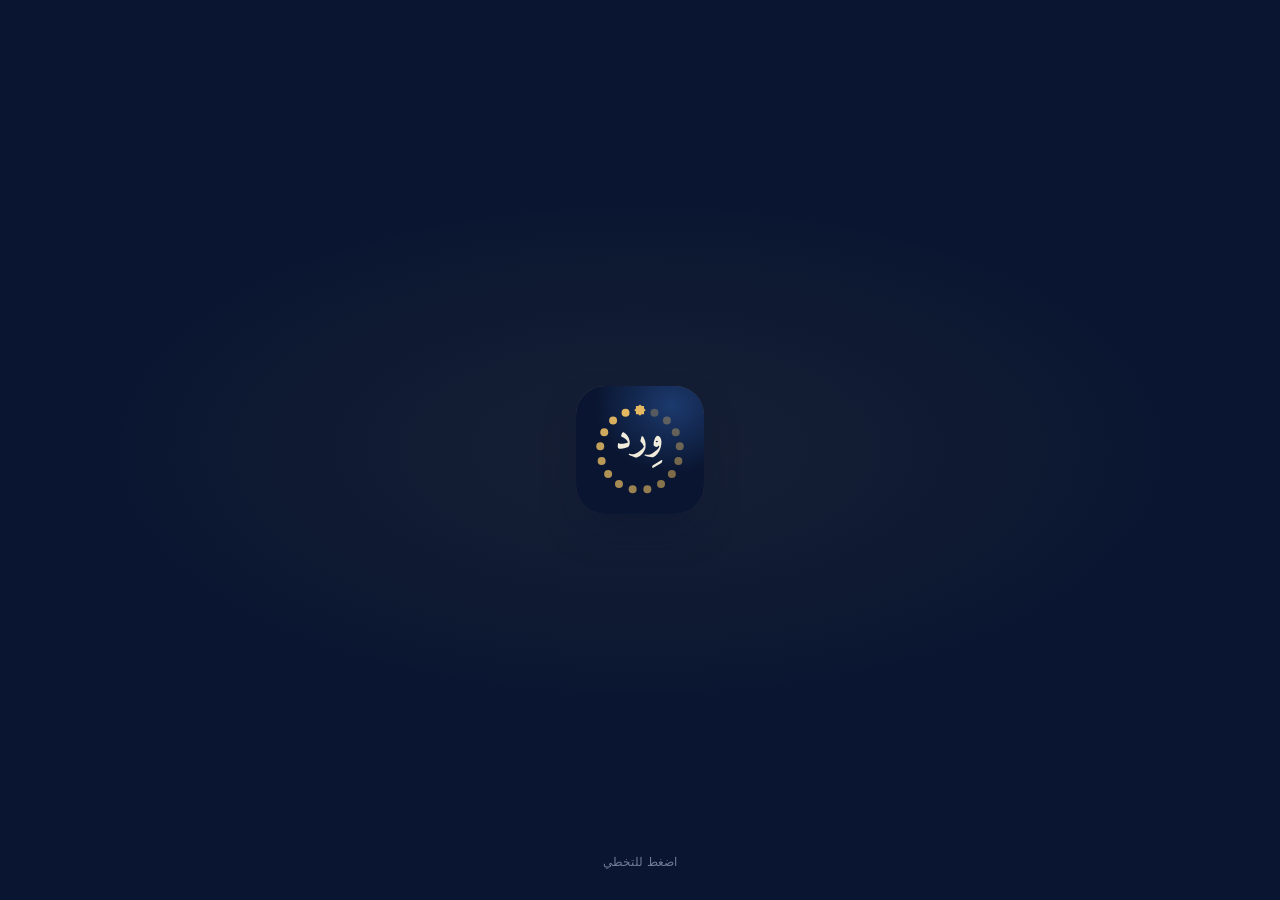
==== App/Web/index.html @ ff80444b "Fix clipped Quran marks (class clash with widget previews); pasteboard storage fallback Co-Authored-" ====
<!doctype html>
<html lang="ar" dir="rtl">
<head>
<meta charset="utf-8">
<meta name="viewport" content="width=device-width, initial-scale=1, maximum-scale=1, user-scalable=no, viewport-fit=cover">
<meta name="format-detection" content="telephone=no">
<style>
:root{padding-top:env(safe-area-inset-top,0px);padding-bottom:env(safe-area-inset-bottom,0px);color-scheme:light}
html{box-sizing:border-box;-webkit-text-size-adjust:100%}
body{margin:0;font:14px/1.5 -apple-system,system-ui,sans-serif;-webkit-user-select:none;user-select:none;-webkit-touch-callout:none}
textarea,input,.dtext,.mushaf,.ist-text{-webkit-user-select:text;user-select:text}
img{max-width:100%}
[hidden]{display:none!important}
/* the page background is drawn by body; the fixed decor layers only leaked under the home indicator */
.bg,.bg-pat,.bg-stars{display:none!important}
.rem-r{display:flex;align-items:center;gap:10px;flex:none}
.tchip{position:relative;display:inline-flex;align-items:center;justify-content:center;min-width:86px;height:36px;padding:0 12px;border-radius:12px;border:1px solid var(--line);background:var(--glass);font-weight:600;font-size:14px}
.tchip input{position:absolute;inset:0;width:100%;height:100%;opacity:0;-webkit-appearance:none;appearance:none;border:0;background:none;font-size:16px}
.g-ol{margin:0;padding-inline-start:20px;display:flex;flex-direction:column;gap:8px;line-height:1.7}
</style>
</head>
<body>
<title>تطبيق وِرد</title>
<meta name="claude:viewport-fit-sides" content="cover">
<link rel="stylesheet" href="fonts.css">
<style>
/* Layout: phone column over a fixed gradient + geometric-pattern backdrop; every surface is frosted glass; octagram medallions carry counts */
:root{
  --bg:#E9EEF6; --b1:#C7D5EE; --b2:#F3E4C4; --b3:rgba(165,122,44,.18);
  --fg:#13254A; --muted:#5A6886; --acc:#1D3A70; --acc-fg:#FFFFFF; --orn:#A57A2C; --done:#2F8A62; --done-fg:#FFFFFF;
  --glass:rgba(255,255,255,.55); --gb:rgba(255,255,255,.85); --gh:rgba(255,255,255,.9); --line:rgba(19,37,74,.12); --sh:rgba(19,37,74,.16);
  --f-ui:"Readex Pro","IBM Plex Sans Arabic",Tahoma,sans-serif;
  --f-disp:"Amiri","Traditional Arabic",serif;
  --f-quran:"Amiri Quran","Amiri","Traditional Arabic",serif;
  --q-size:26px; --d-size:21px;
  --ic-bg1:#FFFFFF; --ic-bg2:#C7D5EE; --ic-bead:#1D3A70; --ic-imam:#A57A2C; --ic-tx:#13254A;
}
@media (prefers-color-scheme:dark){:root:not([data-theme="light"]){
  --bg:#0A1631; --b1:#1C3A6E; --b2:#132C58; --b3:rgba(227,184,97,.16);
  --fg:#F2ECDD; --muted:#9AA8C2; --acc:#E3B861; --acc-fg:#0A1631; --orn:#E3B861; --done:#6FD39C; --done-fg:#0A1631;
  --glass:rgba(255,255,255,.06); --gb:rgba(255,255,255,.14); --gh:rgba(255,255,255,.16); --line:rgba(255,255,255,.10); --sh:rgba(0,0,0,.45); --ic-bg1:#1C3A6E; --ic-bg2:#0A1631; --ic-bead:#E3B861; --ic-imam:#E3B861; --ic-tx:#F2ECDD; color-scheme:dark}}
:root[data-theme="dark"]{
  --bg:#0A1631; --b1:#1C3A6E; --b2:#132C58; --b3:rgba(227,184,97,.16);
  --fg:#F2ECDD; --muted:#9AA8C2; --acc:#E3B861; --acc-fg:#0A1631; --orn:#E3B861; --done:#6FD39C; --done-fg:#0A1631;
  --glass:rgba(255,255,255,.06); --gb:rgba(255,255,255,.14); --gh:rgba(255,255,255,.16); --line:rgba(255,255,255,.10); --sh:rgba(0,0,0,.45); --ic-bg1:#1C3A6E; --ic-bg2:#0A1631; --ic-bead:#E3B861; --ic-imam:#E3B861; --ic-tx:#F2ECDD; color-scheme:dark}

*{box-sizing:border-box;-webkit-tap-highlight-color:transparent}
[hidden]{display:none!important}
html{direction:rtl;touch-action:manipulation;-webkit-text-size-adjust:100%}
body{touch-action:manipulation}
html,body{background:var(--bg);color:var(--fg);overflow-x:clip}
body{font-family:var(--f-ui);font-size:15px;line-height:1.6}
body.lock{overflow:hidden}
button{font:inherit;color:inherit;background:none;border:0;cursor:pointer}
button:focus-visible,.card:focus-visible{outline:2px solid var(--orn);outline-offset:3px}
.digits{font-variant-numeric:tabular-nums}
svg.i{width:20px;height:20px;stroke:currentColor;fill:none;stroke-width:1.7;stroke-linecap:round;stroke-linejoin:round;flex:none}

/* ===== backdrop ===== */
.bg{position:fixed;inset:0;z-index:-3;background:
  radial-gradient(65% 45% at 88% 2%, var(--b1), transparent 72%),
  radial-gradient(55% 40% at 0% 38%, var(--b2), transparent 70%),
  radial-gradient(80% 45% at 30% 104%, var(--b3), transparent 70%), var(--bg);transition:background .6s}
.bg-pat{position:fixed;inset:0;z-index:-2;background:var(--orn);opacity:.07;-webkit-mask:var(--pat-star) repeat;mask:var(--pat-star) repeat;-webkit-mask-size:64px;mask-size:64px;
  -webkit-mask-image:var(--pat-star),linear-gradient(#000,transparent 75%);mask-image:var(--pat-star),linear-gradient(#000,transparent 75%);-webkit-mask-composite:source-in;mask-composite:intersect}
.bg-stars{position:fixed;inset:0;z-index:-1;overflow:hidden;pointer-events:none}
.bg,.bg-pat,.bg-stars{top:calc(-1*env(safe-area-inset-top,0px));bottom:calc(-1*env(safe-area-inset-bottom,0px) - 1px)}
.bg-star{position:absolute;color:var(--orn);opacity:.13;pointer-events:none;animation:turn 160s linear infinite}
.bg-star.a{width:min(110vw,520px);top:-14%;inset-inline-start:-30%}
.bg-star.b{width:min(70vw,320px);bottom:-8%;inset-inline-end:-22%;opacity:.08;animation-direction:reverse}
body.nopat .bg-pat,body.nopat .bg-star{display:none}
@keyframes turn{to{transform:rotate(360deg)}}

/* ===== glass ===== */
.glass{position:relative;background:var(--glass);-webkit-backdrop-filter:blur(22px) saturate(150%);backdrop-filter:blur(22px) saturate(150%);border:1px solid var(--gb);box-shadow:inset 0 1px 0 var(--gh),0 14px 34px -16px var(--sh)}
.glass::before{content:"";position:absolute;inset:0;border-radius:inherit;background:linear-gradient(145deg,rgba(255,255,255,.14),transparent 40%);pointer-events:none}

.app{max-width:480px;margin:0 auto;min-height:100%;padding-bottom:130px}
.app:has(.ist-ring){padding-bottom:calc(20px + env(safe-area-inset-bottom,0px))}
.wrap{padding-left:max(16px,env(safe-area-inset-left,0px));padding-right:max(16px,env(safe-area-inset-right,0px))}

/* ===== header ===== */
body::before{content:"";position:fixed;inset:0 0 auto;height:env(safe-area-inset-top,0px);z-index:30;background:var(--bg)}
.bar{position:sticky;top:env(safe-area-inset-top,0px);z-index:20;transition:background .25s,border-color .25s;border-bottom:1px solid transparent}
.bar.scrolled{background:color-mix(in srgb,var(--bg) 70%,transparent);-webkit-backdrop-filter:blur(20px);backdrop-filter:blur(20px);border-bottom-color:var(--line)}
.bar-in{display:flex;align-items:center;gap:8px;padding-block:12px}
.bar h1{font-family:var(--f-disp);font-size:22px;font-weight:700;margin:0;flex:1;min-width:0;line-height:1.3}
.ibtn{width:42px;height:42px;border-radius:14px;display:grid;place-items:center;flex:none}
.brand{display:flex;align-items:center;gap:10px;flex:1}
.brand-mark{width:40px;height:40px;clip-path:var(--oct);background:linear-gradient(150deg,var(--orn),color-mix(in srgb,var(--orn) 60%,var(--bg)));color:var(--bg);display:grid;place-items:center;font-family:var(--f-disp);font-size:20px;font-weight:700;line-height:1;padding-bottom:3px}
.brand b{font-family:var(--f-disp);font-size:24px;font-weight:700;line-height:1}
.brand-ic,.sws-ic{width:42px;height:42px;border-radius:11px;flex:none;background:radial-gradient(80% 70% at 75% 15%,var(--ic-bg1),var(--ic-bg2) 75%);box-shadow:0 6px 14px -6px var(--sh),inset 0 1px 0 rgba(255,255,255,.15),inset 0 0 0 1px var(--line);display:grid;place-items:center;transition:background .4s}
.brand-ic svg{width:38px;height:38px}
.brand-ic .bd,.sws-ic .bd{fill:var(--ic-bead)}.brand-ic .im,.sws-ic .im{fill:var(--ic-imam)}.brand-ic .tx,.sws-ic .tx{fill:var(--ic-tx)}
.sws-ic{width:58px;height:58px;border-radius:15px}.sws-ic svg{width:52px;height:52px}





/* ===== launch animation ===== */
#splash{position:fixed;inset:0;z-index:100;display:grid;place-items:center;background:radial-gradient(60% 40% at 50% 50%,color-mix(in srgb,var(--orn) 6%,transparent),transparent 70%),var(--bg);transition:opacity .5s ease,transform .5s ease}
#splash.out{opacity:0;transform:scale(1.05);pointer-events:none}
.sp-wrap{position:relative;width:128px;height:128px}
.sp-glow{position:absolute;inset:-80px;border-radius:50%;background:radial-gradient(circle,color-mix(in srgb,var(--orn) 26%,transparent) 0,color-mix(in srgb,var(--orn) 10%,transparent) 42%,transparent 70%);opacity:0;transform:scale(.5)}
.sp-glow.g2{inset:-130px;background:radial-gradient(circle,transparent 38%,color-mix(in srgb,var(--orn) 9%,transparent) 52%,transparent 70%)}
#splash.s4 .sp-glow{animation:spGlow 2s ease-out infinite}
#splash.s4 .sp-glow.g2{animation-delay:.35s}
@keyframes spGlow{0%{opacity:0;transform:scale(.6)}30%{opacity:1}100%{opacity:0;transform:scale(1.2)}}
.sp-icon{position:absolute;inset:0;border-radius:50%;overflow:hidden;background:color-mix(in srgb,var(--orn) 16%,var(--bg));transform:scale(.04);opacity:.4;transition:transform .55s cubic-bezier(.3,1.25,.5,1),border-radius .55s ease,opacity .3s,box-shadow .4s}
#splash.s1 .sp-icon{transform:scale(1);border-radius:29px;opacity:1}
.sp-fill{position:absolute;inset:0;background:radial-gradient(80% 70% at 75% 15%,var(--ic-bg1),var(--ic-bg2) 75%);opacity:0;transition:opacity .4s ease}
#splash.s3 .sp-fill{opacity:1}
#splash.s3 .sp-icon{box-shadow:0 20px 44px -16px rgba(10,22,49,.65),inset 0 1px 0 rgba(255,255,255,.15)}
.sp-icon svg{position:absolute;inset:7px;width:calc(100% - 14px);height:calc(100% - 14px);transform:translateY(-80px);opacity:0;transition:transform .5s cubic-bezier(.3,1.45,.5,1),opacity .25s}
#splash.s2 .sp-icon svg{transform:none;opacity:1}
.sp-icon .bd,.sp-icon .im,.sp-icon .tx{fill:var(--muted);transition:fill .4s ease}
#splash.s3 .sp-icon .bd{fill:var(--ic-bead)}#splash.s3 .sp-icon .im{fill:var(--ic-imam)}
#splash.s3 .sp-icon .tx{fill:var(--ic-tx)}
#splash.s2 .sp-wrap{animation:spDip .5s ease .1s}
#splash.s4 .sp-wrap{animation:spBob 2.6s ease-in-out infinite}
@keyframes spDip{45%{transform:translateY(7px)}}
@keyframes spBob{50%{transform:translateY(-4px)}}
.orb{transform-box:view-box;transform-origin:100px 100px}
#splash.s5 .sp-icon .orb{animation:imSpin 1.8s cubic-bezier(.65,0,.35,1) 1 both}
@keyframes imSpin{to{transform:rotate(360deg)}}
.sp-skip{position:absolute;bottom:calc(28px + env(safe-area-inset-bottom,0px));font-size:12px;color:var(--muted);opacity:.7}
.brand small{display:block;font-size:11px;color:var(--muted);margin-top:2px}

/* ===== ornaments ===== */
.band{height:24px;border-block:1px solid color-mix(in srgb,var(--orn) 45%,transparent);position:relative}
.band::after{content:"";position:absolute;inset:3px 0;background:var(--orn);opacity:.75;-webkit-mask:var(--pat-band) repeat-x center/auto 100%;mask:var(--pat-band) repeat-x center/auto 100%}
.cart{position:relative;display:inline-grid;place-items:center;padding:8px 40px;min-width:200px}
.cart svg{position:absolute;inset:0;width:100%;height:100%;overflow:visible}
.cart path{fill:color-mix(in srgb,var(--orn) 10%,transparent);stroke:var(--orn);stroke-width:1.2;vector-effect:non-scaling-stroke}
.cart span{position:relative;font-family:var(--f-disp);font-weight:700;font-size:22px;color:var(--orn)}
.pill{display:inline-flex;align-items:center;gap:6px;font-size:12px;padding:4px 12px;border-radius:99px;border:1px solid var(--gb);background:var(--glass)}

/* ===== home ===== */
.greet{padding-block:14px 4px}
.greet h2{font-family:var(--f-disp);font-size:34px;font-weight:700;margin:0;line-height:1.35;text-wrap:balance}
.greet p{margin:0;color:var(--muted);font-size:13.5px}
.pv-flag{display:inline-flex;gap:6px;align-items:center;margin-top:8px;font-size:12px;color:var(--orn);border:1px dashed var(--orn);border-radius:99px;padding:3px 10px}
.pv-flag button{color:var(--orn);text-decoration:underline;font-size:12px}

.hero{margin-top:16px;border-radius:28px;overflow:hidden}
.hero .band{border-top:0}
.hero-body{padding:18px 20px 20px;display:flex;flex-direction:column;gap:10px}
.hero-row{display:flex;gap:14px;align-items:flex-start}
.hero-row>div:first-child{flex:1;min-width:0}
.hero h3{font-family:var(--f-disp);font-size:36px;font-weight:700;margin:6px 0 0;line-height:1.3;text-wrap:balance}
.hero p{margin:4px 0 0;color:var(--muted);font-size:14px}
.big-num{text-align:center;flex:none;padding-top:6px}
.big-num b{display:block;font-family:var(--f-disp);font-size:58px;line-height:1;color:var(--orn);font-weight:700}
.big-num small{font-size:12px;color:var(--muted)}
.meter{height:6px;border-radius:99px;background:var(--line);overflow:hidden;margin-top:4px}
.meter i{display:block;height:100%;border-radius:inherit;background:linear-gradient(90deg,var(--orn),color-mix(in srgb,var(--orn) 55%,var(--fg)));transition:width .4s}
.cta{margin-top:6px;width:100%;padding:14px;border-radius:16px;background:var(--acc);color:var(--acc-fg);font-weight:600;font-size:15px;box-shadow:0 10px 24px -12px var(--acc);display:flex;justify-content:center;align-items:center;gap:8px}
.note{font-size:12.5px;color:var(--orn)}

.sec-title{position:relative;font-size:13px;color:var(--muted);margin:26px 2px 10px;font-weight:500;display:flex;align-items:center;gap:10px}
.sec-title::after{content:"";flex:1;height:1px;background:linear-gradient(to left,transparent,var(--line))}
.grid{display:grid;grid-template-columns:1fr 1fr;gap:12px}
.tile{border-radius:22px;padding:16px;text-align:start;display:flex;flex-direction:column;gap:12px;min-height:140px;transition:transform .15s}
.tile:active{transform:scale(.97)}
.oct-ic{width:46px;height:46px;clip-path:var(--oct);background:color-mix(in srgb,var(--orn) 18%,transparent);color:var(--orn);display:grid;place-items:center}
.tile b{font-size:15px;font-weight:600;display:block}
.tile small{color:var(--muted);font-size:12.5px}
.tile .meter{margin-top:auto;height:4px}
.tile.is-done .meter i{background:var(--done)}

.week{border-radius:22px;padding:16px 14px 14px}
.week-grid{display:grid;grid-template-columns:44px repeat(7,1fr);gap:10px 4px;align-items:center;text-align:center;font-size:12px;color:var(--muted)}
.week-grid .lbl{text-align:start}
.wdot{width:16px;height:16px;margin:auto;clip-path:var(--oct);background:var(--line)}
.wdot.on{background:var(--done)}
.wd.today{color:var(--orn);font-weight:600}

/* ===== dhikr ===== */
.prog{padding-block:0 12px}
.prog-row{display:flex;justify-content:space-between;align-items:center;font-size:13px;color:var(--muted);margin-bottom:6px}
.prog-row b{color:var(--fg);font-weight:600}
.meter.full i{background:var(--done)}
.seg{display:flex;border-radius:14px;overflow:hidden;flex:none;border:1px solid var(--line)}
.seg.eq button{width:64px;min-width:64px;padding:0}
.row.stack{flex-wrap:wrap}
.row.stack .lab{flex:1 1 100%}
.row.stack .seg{flex:1 1 100%}
.row.stack .seg button{flex:1;min-width:0}
.seg button{min-width:48px;height:40px;font-weight:600;padding:0 10px;position:relative;white-space:nowrap}
.seg button+button{border-inline-start:1px solid var(--line)}
.seg button[aria-pressed="true"]{background:var(--acc);color:var(--acc-fg)}
.list{display:flex;flex-direction:column;gap:16px;padding-top:12px}
.card{border-radius:26px;padding:20px 20px 16px;cursor:pointer;user-select:none;-webkit-user-select:none;transition:opacity .4s,transform .12s}
.card:active{transform:scale(.99)}
.card.done{opacity:.5}
.card.flash{animation:flash 1.3s}
@keyframes flash{30%{box-shadow:0 0 0 2px var(--orn),0 0 30px -4px var(--orn)}}
.card-top{display:flex;justify-content:space-between;align-items:center;margin-bottom:10px;font-size:12px;color:var(--muted)}
.card-top .no{font-family:var(--f-disp);font-size:17px;color:var(--orn);display:flex;align-items:center;gap:6px}
.card-top .no::before{content:"";width:9px;height:9px;clip-path:var(--oct);background:var(--orn)}
.bsm{font-family:var(--f-quran);text-align:center;color:var(--muted);font-size:calc(var(--d-size) * .9);margin:0 0 4px}
.dtext{font-family:var(--f-disp);font-size:var(--d-size);line-height:2.05;margin:0;text-align:justify}
.dtext.q{font-family:var(--f-quran);font-size:calc(var(--d-size) + 1px);line-height:2.3}
.vbtn{margin-top:8px;font-size:12.5px;color:var(--muted);display:inline-flex;align-items:center;gap:4px;padding:4px 0}
.vbtn svg.i{width:14px;height:14px;transition:transform .2s}
.vbtn[aria-expanded="true"] svg.i{transform:rotate(180deg)}
.virtue{font-size:13.5px;color:var(--muted);line-height:1.8;padding:10px 12px;margin-top:6px;border-radius:14px;background:color-mix(in srgb,var(--orn) 8%,transparent);border:1px solid color-mix(in srgb,var(--orn) 22%,transparent)}
.virtue cite{display:block;font-style:normal;font-size:12px;color:var(--orn);margin-top:2px}
.counter{margin-top:14px;padding-top:14px;border-top:1px solid var(--line);display:flex;align-items:center;justify-content:space-between}
.sbtn{width:46px;height:46px;border-radius:50%;display:grid;place-items:center;color:var(--muted)}
.sbtn.beads{color:var(--orn)}
.sbtn.ghost{visibility:hidden}

/* octagram medallion */
.med{width:88px;height:88px;position:relative;flex:none}
.med svg{position:absolute;inset:0;width:100%;height:100%;overflow:visible}
.med .trk{fill:none;stroke:var(--line);stroke-width:2.5}
.med .val{fill:none;stroke:var(--orn);stroke-width:2.5;stroke-linecap:round;transform:rotate(-90deg);transform-origin:50% 50%;transition:stroke-dashoffset .3s}
.med .oct{fill:color-mix(in srgb,var(--orn) 14%,transparent);stroke:var(--orn);stroke-width:1.3;transform-origin:50% 50%;transition:fill .4s}
.med .n{position:absolute;inset:0;display:grid;place-items:center;text-align:center;line-height:1}
.med .n b{font-family:var(--f-disp);font-size:30px;font-weight:700;color:var(--orn);display:block}
.med .n small{font-size:10px;color:var(--muted);display:block;margin-top:2px}
.med.spin .oct{animation:spin .4s cubic-bezier(.3,.7,.3,1)}
@keyframes spin{from{transform:rotate(0)}to{transform:rotate(45deg)}}
.card.done .med .oct{fill:var(--done);stroke:var(--done)}
.card.done .med .val{stroke:var(--done)}
.card.done .med .n b{color:var(--done-fg);font-size:26px}
body.compact .card{padding:14px 16px 10px}
body.compact .vbtn,body.compact .virtue{display:none}
body.compact .counter{margin-top:8px;padding-top:8px}
body.compact .med{width:68px;height:68px}
body.compact .med .n b{font-size:24px}

.fab{position:fixed;left:50%;transform:translateX(-50%);bottom:calc(18px + env(safe-area-inset-bottom,0px));z-index:25;padding:13px 20px;border-radius:99px;font-weight:500;font-size:14px;display:flex;align-items:center;gap:8px;white-space:nowrap}
.allset{text-align:center;padding:30px 10px;color:var(--done)}
.allset b{font-family:var(--f-disp);font-size:24px;display:block}
.allset small{color:var(--muted)}

/* ===== undo / toast ===== */
.undo{position:fixed;left:50%;bottom:calc(80px + env(safe-area-inset-bottom,0px));z-index:35;transform:translate(-50%,16px);opacity:0;pointer-events:none;border-radius:16px;padding:6px 6px 6px 14px;display:flex;align-items:center;gap:12px;font-size:13.5px;transition:.22s;white-space:nowrap}
.undo.show{opacity:1;transform:translate(-50%,0);pointer-events:auto}
.undo button{background:var(--acc);color:var(--acc-fg);font-weight:600;padding:7px 14px;border-radius:11px;display:flex;gap:6px;align-items:center}
.undo button svg.i{width:16px;height:16px}
.toast{position:fixed;left:50%;bottom:calc(86px + env(safe-area-inset-bottom,0px));transform:translate(-50%,20px);opacity:0;padding:10px 16px;border-radius:14px;font-size:13.5px;z-index:60;transition:.25s;pointer-events:none;max-width:90vw;text-align:center}
.toast.show{opacity:1;transform:translate(-50%,0)}

/* ===== tasbeeh ===== */
.beads-ov{position:fixed;inset:0;z-index:50;display:flex;flex-direction:column;align-items:center;padding:calc(16px + env(safe-area-inset-top,0px)) max(20px,env(safe-area-inset-right,0px)) calc(28px + env(safe-area-inset-bottom,0px)) max(20px,env(safe-area-inset-left,0px));user-select:none;-webkit-user-select:none;cursor:pointer;background:color-mix(in srgb,var(--bg) 55%,transparent);-webkit-backdrop-filter:blur(30px) saturate(140%);backdrop-filter:blur(30px) saturate(140%)}
.beads-top{width:100%;max-width:440px;display:flex;justify-content:space-between;align-items:center;color:var(--muted);font-size:13px}
.beads-txt{font-family:var(--f-disp);font-size:28px;text-align:center;margin:20px 0 0;max-width:440px;text-wrap:balance;line-height:1.9}
.ring-wrap{flex:1;display:grid;place-items:center;width:100%}
.ring{position:relative;width:min(76vw,310px);aspect-ratio:1;max-width:100%}
.ring svg{width:100%;height:100%;overflow:visible}
.ring .trk{fill:none;stroke:var(--line);stroke-width:2}
.ring .val{fill:none;stroke:var(--orn);stroke-width:3;stroke-linecap:round;transform:rotate(-90deg);transform-origin:50% 50%;transition:stroke-dashoffset .25s}
.ring .oct{fill:color-mix(in srgb,var(--orn) 10%,transparent);stroke:var(--orn);stroke-width:1;transform-origin:50% 50%;transition:transform .35s cubic-bezier(.3,.7,.3,1),fill .4s}
.ring .oct2{fill:none;stroke:color-mix(in srgb,var(--orn) 45%,transparent);stroke-width:.8;transform-origin:50% 50%;transition:transform .5s cubic-bezier(.3,.7,.3,1)}
.ring.full .oct{fill:color-mix(in srgb,var(--done) 30%,transparent);stroke:var(--done)}
.ring.full .val{stroke:var(--done)}
.ring-num{position:absolute;inset:0;display:grid;place-items:center;text-align:center}
.ring-num b{font-family:var(--f-disp);font-size:76px;font-weight:700;line-height:1;display:block;color:var(--orn)}
.ring.full .ring-num b{color:var(--done)}
.ring-num small{color:var(--muted);font-size:14px}
.beads-hint{color:var(--muted);font-size:13px}

/* ===== surah ===== */
.tools{display:flex;gap:8px;padding-block:0 12px;align-items:center;flex-wrap:wrap}
.tbtn{height:42px;padding:0 13px;border-radius:14px;display:inline-flex;align-items:center;gap:6px;font-size:13px}
.tbtn svg.i{width:17px;height:17px}
.tbtn[aria-pressed="true"]{background:var(--acc);color:var(--acc-fg);border-color:var(--acc)}
.page{border-radius:28px;padding:26px 20px 28px;margin-top:4px}
.page::after{content:"";position:absolute;inset:8px;border:1px solid color-mix(in srgb,var(--orn) 35%,transparent);border-radius:22px;pointer-events:none}
.page-head{text-align:center;display:flex;flex-direction:column;gap:12px;align-items:center;margin-bottom:12px}
.page-head small{color:var(--muted);font-size:12px}
.sname{font-family:var(--f-disp);font-size:28px;font-weight:700;margin:0;color:var(--orn);line-height:1.4}
.kahf-badge{display:inline-flex;margin:0 0 10px;padding:5px 12px;border-radius:99px;font-size:13px;color:var(--done);border:1px solid color-mix(in srgb,var(--done) 45%,transparent);background:color-mix(in srgb,var(--done) 10%,transparent)}
#speeds button{font-size:12.5px;font-weight:500}
.seg button[aria-pressed="true"]{background:var(--acc);color:var(--acc-fg)}
.ayah{-webkit-touch-callout:none}
:root{--paper:#FBF6EA;--paper-fg:#1F180C;--paper-edge:#E7DCC3}
:root[data-theme="dark"]{--paper:#22201B;--paper-fg:#ECE3CC;--paper-edge:#14130F}
.book-area{flex:1;min-height:0;display:flex;flex-direction:column;gap:10px;padding-block:2px max(12px,env(safe-area-inset-bottom,0px))}
.book{flex:1;min-height:0;position:relative;overflow:hidden;touch-action:none;user-select:none;-webkit-user-select:none;border-radius:16px 4px 4px 16px;box-shadow:-3px 3px 0 -1px var(--paper-edge),-6px 6px 0 -2px color-mix(in srgb,var(--paper-edge) 70%,transparent),0 20px 40px -20px var(--sh)}
.book.zoomed{touch-action:pan-x pan-y}
.pg{position:absolute;inset:0;border-radius:16px 4px 4px 16px;color:var(--paper-fg);overflow:hidden;background:linear-gradient(to left,rgba(0,0,0,.09),rgba(0,0,0,0) 6%),var(--paper)}
.pg-in{position:absolute;inset:42px 26px 42px;overflow:visible}
.pg-in.zoomed{overflow:auto;-webkit-overflow-scrolling:touch}
.pg-num{position:absolute;bottom:4px;left:0;right:0;text-align:center;font-family:var(--f-disp);font-size:13px;color:var(--orn)}
.mpage{direction:rtl;color:var(--paper-fg);display:flex;flex-direction:column}
.ml{height:var(--lh);display:flex;align-items:center;justify-content:space-between;white-space:nowrap;line-height:1}
.ml.c{justify-content:center;gap:.22em}
.ml.out{opacity:.32}
.mh{justify-content:center;position:relative}
.mh-frame{position:absolute;left:0;top:8%;width:100%;height:84%;overflow:visible}
.mh-frame path{fill:color-mix(in srgb,var(--orn) 12%,transparent);stroke:var(--orn);stroke-width:1.2;vector-effect:non-scaling-stroke}
.mh-frame path.in{fill:none;stroke-width:.7;opacity:.7}
.mh-name{position:relative;font-family:var(--f-disp);font-weight:700;font-size:.6em;color:var(--orn)}
.mh-r{position:absolute;top:50%;transform:translateY(-50%);width:.5em;height:.5em;color:var(--orn);display:grid}
.mh-r svg.i{width:100%;height:100%;fill:currentColor;stroke:none}
.mh-r.l{left:7%}.mh-r.r{right:7%}
.vm{color:var(--orn)}
.ml{position:relative}
.hz{position:absolute;right:-17px;top:50%;transform:translateY(-50%);font-family:var(--f-disp);font-size:15px;color:var(--orn);line-height:1}
.fl .hz{position:static;transform:none;font-size:.7em;margin-inline:.15em;vertical-align:middle}
.mpage.flow{display:block}
.fl{margin:0;text-align:justify;text-align-last:right;line-height:var(--lh)}
.fl .w{white-space:nowrap}
.pg-head{position:absolute;top:5px;left:16px;right:16px;display:flex;justify-content:space-between;font-family:var(--f-disp);font-size:13px;color:var(--orn);line-height:1.4}
.pg-frame{position:absolute;inset:26px 8px 26px;border:10px solid transparent;border-image:var(--frame) 10 round;pointer-events:none}
.mb{justify-content:center}
.bsml{font-family:qpcbsml}
.mpage.measure{width:auto!important;height:auto!important}
.mpage.measure .mx{display:block;width:max-content;height:auto}
.w{border-radius:4px;transition:background .2s}
.w.mark{background:color-mix(in srgb,var(--orn) 30%,transparent)}
.flap-wrap{position:absolute;inset:0;pointer-events:none;z-index:3;filter:drop-shadow(0 0 12px rgba(0,0,0,var(--fs,.2)))}
.flap{position:absolute;left:0;top:0;transform-origin:0 0;background:var(--paper);overflow:hidden}
.fshade{position:absolute;left:0;top:0;transform-origin:0 0;background:linear-gradient(to right,rgba(255,255,255,.5) 0,rgba(255,255,255,0) 16px,rgba(0,0,0,0) 22%,rgba(0,0,0,.12) 100%)}
:root[data-theme="dark"] .fshade{background:linear-gradient(to right,rgba(255,255,255,.12) 0,rgba(255,255,255,0) 16px,rgba(0,0,0,0) 22%,rgba(0,0,0,.25) 100%)}
.ushade-wrap{position:absolute;inset:0;pointer-events:none;z-index:2}
.ushade{position:absolute;left:0;top:0;transform-origin:0 0;background:linear-gradient(to right,rgba(0,0,0,.38) 0,rgba(0,0,0,.12) 36px,rgba(0,0,0,0) 150px)}
.book-foot{display:flex;align-items:center;gap:10px}
.bf-mid{flex:1;min-width:0;display:flex;flex-direction:column;gap:6px}
.bf-row{display:flex;justify-content:space-between;gap:8px;font-size:12px;color:var(--muted);align-items:center;flex-wrap:wrap}
.book-foot .kahf-badge,.vinfo .kahf-badge{margin:0;padding:2px 9px;font-size:11.5px}
.book-foot .meter{margin:0}
.vinfo{display:flex;gap:10px;align-items:center;flex-wrap:wrap;padding-bottom:8px}
.vtime{font-size:12.5px;color:var(--muted)}
.view.fit .tools{flex-wrap:nowrap}
.streaks{display:flex;gap:6px;flex-wrap:wrap;margin-bottom:10px;position:relative}
.streaks .st-lbl{border:0;padding-inline:2px}
.streaks span{font-size:11.5px;color:var(--muted);padding:3px 10px;border-radius:99px;border:1px solid var(--line);display:inline-flex;gap:4px;align-items:baseline}
.streaks b{color:var(--orn);font-family:var(--f-disp);font-size:15px}
/* one-screen layout */
html:has(body.fixed){overflow:hidden;height:100%;overscroll-behavior:none}
body.fixed{overflow:hidden;height:100%;overscroll-behavior:none}
body.fixed .app{height:100%;min-height:0;padding-bottom:0;display:flex;flex-direction:column}
body.fixed .view{flex:1;min-height:0;display:flex;flex-direction:column}
body.fixed .bar{position:relative;top:0}
body.fixed .home-body{flex:1;min-height:0;overflow-y:auto;overscroll-behavior:contain;display:flex;flex-direction:column;gap:12px;padding-bottom:max(14px,env(safe-area-inset-bottom,0px))}
body.fixed .home-body .sec-title{display:none}
body.fixed .home-body{gap:8px}
body.fixed .greet h2{font-size:28px;line-height:1.3}
body.fixed .hero .pill{font-size:11px;padding:2px 10px}
body.fixed .cta{padding:10px;margin-top:0}
body.fixed .tile{padding:10px 12px 18px}
body.fixed .tile .meter{bottom:9px}
body.fixed .streaks{margin-bottom:8px}
body.fixed .hero-body{padding:10px 14px 12px;gap:5px}
body.fixed .hero h3{font-size:28px}
body.fixed .big-num b{font-size:44px}
body.fixed .week-grid{gap:5px 4px}
body.fixed .bar-in{padding-block:10px}
body.fixed .oct-ic{width:34px;height:34px}
body.fixed .tile{padding:8px 12px 16px}
body.fixed .week{padding:10px 12px 8px}
body.fixed .week-grid{gap:3px 4px}
body.fixed .streaks{margin-bottom:6px}
body.fixed .greet{padding-block:0}
body.fixed .greet h2{font-size:30px}
body.fixed .hero{margin-top:0;flex:none}
body.fixed .hero-body{padding:12px 14px 14px;gap:6px}
body.fixed .hero h3{font-size:28px;margin-top:2px}
body.fixed .big-num b{font-size:44px}
body.fixed .tile{min-height:0;flex-direction:row;align-items:center;gap:10px;padding:8px 12px 16px}
body.fixed .tile .meter{position:absolute;bottom:8px;left:12px;right:12px}
body.fixed .oct-ic{width:34px;height:34px;flex:none}
body.fixed .week{padding:10px 12px 8px;flex:none}
body.fixed .week-grid{gap:3px 4px}
.amenu{position:fixed;z-index:70;border-radius:16px;padding:6px;display:flex;flex-direction:column;min-width:180px;background:color-mix(in srgb,var(--bg) 82%,transparent)}
.amenu-t{font-size:12px;color:var(--muted);padding:6px 10px 4px}
.amenu button{display:flex;align-items:center;gap:10px;padding:10px;border-radius:10px;font-size:14px;text-align:start;position:relative}
.amenu button:hover{background:color-mix(in srgb,var(--orn) 12%,transparent)}

.basmala{text-align:center;font-family:var(--f-quran);font-size:calc(var(--q-size) * .95);margin:6px 0 10px}
.mushaf{font-family:var(--f-quran);font-size:var(--q-size);line-height:2.3;text-align:justify;margin:0}
.ayah{cursor:pointer;border-radius:8px;transition:background .2s;padding:2px 0}
.ayah:hover{background:color-mix(in srgb,var(--orn) 8%,transparent)}
.ayah.mark{background:color-mix(in srgb,var(--orn) 18%,transparent);box-shadow:0 0 0 3px color-mix(in srgb,var(--orn) 18%,transparent)}
.an{font-family:var(--f-quran);color:var(--orn);margin-inline:2px}
.sample{margin-top:18px;font-size:12.5px;color:var(--muted);text-align:center;border-top:1px dashed var(--line);padding-top:12px}
.hint{font-size:12.5px;color:var(--muted);margin:10px 2px 0}

/* ===== settings ===== */
.scrim{position:fixed;inset:0;background:rgba(0,0,0,.35);z-index:45;opacity:0;transition:opacity .25s}
.scrim.show{opacity:1}
.sheet{position:fixed;inset:auto 0 -40px 0;z-index:46;max-width:480px;margin:0 auto;border-radius:28px 28px 0 0;max-height:88%;overflow:hidden;display:flex;flex-direction:column;transform:translateY(110%);will-change:transform;padding-bottom:40px;background:color-mix(in srgb,var(--bg) 78%,transparent);-webkit-backdrop-filter:blur(30px) saturate(150%);backdrop-filter:blur(30px) saturate(150%);border:1px solid var(--gb);border-bottom:0}
.sheet-top{user-select:none;-webkit-user-select:none;flex:none;padding:0 0 6px;cursor:grab;touch-action:none}
.sheet-body{flex:1;min-height:0;overflow-y:auto;overscroll-behavior:contain;-webkit-overflow-scrolling:touch;margin:0 calc(-1 * max(16px,env(safe-area-inset-left,0px)));padding:0 max(16px,env(safe-area-inset-left,0px)) calc(24px + env(safe-area-inset-bottom,0px))}
.grab{width:42px;height:5px;border-radius:99px;background:color-mix(in srgb,var(--fg) 25%,transparent);margin:0 auto;transition:width .2s,background .2s}
.grab-zone{padding:10px 0 8px}
.sheet.dragging .grab{width:54px;background:color-mix(in srgb,var(--fg) 40%,transparent)}
.sheet h2{font-family:var(--f-disp);font-size:24px;margin:4px 0;font-weight:700}
.grp{margin-top:18px}
.grp>h4{font-size:12.5px;color:var(--muted);font-weight:500;margin:0 0 8px}
.box{border-radius:20px;overflow:hidden}
.row{display:flex;align-items:center;gap:12px;padding:12px 14px;min-height:56px;position:relative}
.row+.row{border-top:1px solid var(--line)}
.row .lab{flex:1;min-width:0}
.row .lab b{font-weight:500;display:block;font-size:14.5px}
.row .lab small{color:var(--muted);font-size:12.5px;display:block;line-height:1.5}
.sw{width:50px;height:30px;border-radius:99px;background:var(--line);position:relative;flex:none;transition:background .2s}
.sw::after{content:"";position:absolute;top:3px;inset-inline-start:3px;width:24px;height:24px;border-radius:50%;background:#fff;box-shadow:0 1px 3px rgba(0,0,0,.25);transition:inset-inline-start .2s}
.sw[aria-checked="true"]{background:var(--acc)}
.sw[aria-checked="true"]::after{inset-inline-start:23px}
.modes{display:grid;grid-template-columns:repeat(3,1fr);gap:6px;padding:8px;position:relative}
.modes button{border-radius:14px;padding:10px 4px;font-size:12.5px;display:flex;flex-direction:column;align-items:center;gap:4px;border:1px solid transparent}
.modes button[aria-pressed="true"]{background:var(--acc);color:var(--acc-fg)}
.pals{display:grid;grid-template-columns:repeat(4,1fr);gap:8px;padding:12px 10px;position:relative}
.pals button[aria-pressed="true"] .sws-ic{outline:2.5px solid var(--orn);outline-offset:3px;transform:scale(1.06)}
.sws-ic{transition:transform .2s}
.pals button{display:flex;flex-direction:column;align-items:center;gap:6px;font-size:12px;color:var(--muted)}


.pals button[aria-pressed="true"]{color:var(--fg);font-weight:600}



.chips{display:flex;flex-wrap:wrap;gap:6px;padding:12px 14px;position:relative}
.chip{font-size:13px;padding:6px 12px;border-radius:99px;border:1px solid var(--line);color:var(--muted)}
.chip[aria-pressed="true"]{background:var(--acc);color:var(--acc-fg);border-color:var(--acc)}
.size-prev{font-family:var(--f-disp);font-size:var(--d-size);padding:4px 14px 12px;line-height:1.8;position:relative}
input[type=range]{width:100%;accent-color:var(--orn)}

.view{animation:in .28s ease-out}
body.noanim .view{animation:none}
@keyframes in{from{transform:translateY(6px)}to{transform:none}}
@media (prefers-reduced-motion:reduce){*,*::before,*::after{animation:none!important;transition:none!important}}
/* istighfar */
.ist-tile{grid-column:1 / -1;flex-direction:row;align-items:center;gap:12px;min-height:0;padding:12px 14px 20px;position:relative}
.ist-tile .meter{position:absolute;bottom:9px;left:14px;right:14px;margin:0}
.ist-tile-t{display:flex;flex-direction:column}
.oct-ic.sm{width:34px;height:34px;flex:none}
.ist{display:flex;flex-direction:column;gap:12px;padding-bottom:40px}
.ist-forms{display:flex;gap:6px;overflow-x:auto;scrollbar-width:none;padding-block:2px}
.ist-forms::-webkit-scrollbar{display:none}
.ist-forms .chip{flex:none}
.ist-forms .chip:not([aria-pressed="true"]){background:var(--glass)}
.ist-pad{border-radius:28px;padding:18px 16px 16px;display:flex;flex-direction:column;align-items:center;gap:6px;cursor:pointer;user-select:none;-webkit-user-select:none;touch-action:manipulation}
.ist-pad:active{transform:scale(.995)}
.ist-text{font-family:var(--f-disp);font-size:24px;line-height:1.8;text-align:center;margin:0;text-wrap:balance}
.ist-ring{position:relative;width:min(62vw,230px);aspect-ratio:1;max-width:100%}
.ist-ring svg{width:100%;height:100%;overflow:visible}
.ist-ring .trk,.bl-ring .trk{fill:none;stroke:var(--line);stroke-width:3}
.ist-ring .val,.bl-ring .val{fill:none;stroke:var(--orn);stroke-width:4;stroke-linecap:round;transform:rotate(-90deg);transform-origin:50% 50%;transition:stroke-dashoffset .3s}
.ist-ring .val.full{stroke:var(--done)}
.ist-ring .oct{fill:color-mix(in srgb,var(--orn) 10%,transparent);stroke:var(--orn);stroke-width:1.2;transform-origin:50% 50%}
.ist-ring .oct.pop{animation:spin .4s cubic-bezier(.3,.7,.3,1)}
.ist-num{position:absolute;inset:0;display:grid;place-items:center;text-align:center;line-height:1}
.ist-num b{font-family:var(--f-disp);font-size:64px;color:var(--orn);display:block}
.ist-num small{font-size:13px;color:var(--muted)}
.ist-hint{font-size:12px;color:var(--muted)}
.ist-v{font-size:12.5px;color:var(--muted);text-align:center;line-height:1.7}
.ist-v cite{font-style:normal;color:var(--orn);margin-inline-start:4px}
.ist-stats{display:flex;gap:8px;flex-wrap:wrap}
.ist-stats span{flex:1;min-width:140px;font-size:12px;color:var(--muted);padding:10px 12px;border-radius:16px;border:1px solid var(--line);background:var(--glass)}
.ist-stats b{display:block;font-family:var(--f-disp);font-size:22px;color:var(--fg);margin-top:2px}
.ist .sec-title{margin:8px 2px 0}
.ist-sessions{display:grid;grid-template-columns:repeat(4,minmax(0,1fr));gap:8px}
.ist-sessions button{border-radius:18px;padding:12px 4px;display:flex;flex-direction:column;align-items:center;gap:2px}
.ist-sessions b{font-family:var(--f-disp);font-size:26px;color:var(--orn);line-height:1.2}
.ist-sessions small{font-size:11.5px;color:var(--muted)}
.ist-sessions svg.i{width:26px;height:26px;color:var(--orn);margin:4px 0}
.sayyid .dtext{font-size:19px}
.sayyid.done{opacity:.6}
.sy-foot{margin-top:10px;font-size:12.5px;color:var(--done)}
.heat-box{border-radius:20px;padding:14px}
.heat{display:grid;grid-template-columns:repeat(10,minmax(0,1fr));gap:5px;position:relative}
.hc{aspect-ratio:1;border-radius:5px;background:var(--line);display:block}
.hc.l1{background:color-mix(in srgb,var(--orn) 25%,transparent)}.hc.l2{background:color-mix(in srgb,var(--orn) 45%,transparent)}
.hc.l3{background:color-mix(in srgb,var(--orn) 70%,transparent)}.hc.l4{background:var(--orn)}
.heat-key{display:flex;gap:4px;align-items:center;justify-content:flex-end;margin-top:8px;font-size:11px;color:var(--muted);position:relative}
.heat-key .hc{width:11px;height:11px}
.out-row{width:100%;text-align:start}
.out-row svg.i:last-child{color:var(--muted);width:18px}
/* blind session */
.blind{position:fixed;inset:0;z-index:80;background:#000;color:#8A8F99;display:flex;flex-direction:column;align-items:center;justify-content:center;gap:18px;user-select:none;-webkit-user-select:none;touch-action:none;padding:max(20px,env(safe-area-inset-top,0px)) 20px max(20px,env(safe-area-inset-bottom,0px))}
.bl-x{position:absolute;top:calc(16px + env(safe-area-inset-top,0px));left:16px;color:#5C616B;font-size:13px;padding:8px 14px;border:1px solid #23262C;border-radius:99px}
.bl-ring{position:relative;width:min(70vw,260px);aspect-ratio:1}
.bl-ring svg{width:100%;height:100%;transform:scaleX(-1)}
.bl-ring .trk{stroke:#16181C}.bl-ring .val{stroke:#4A4F58;transition:none}
.bl-num{position:absolute;inset:0;display:grid;place-items:center;text-align:center}
.bl-num b{font-family:var(--f-disp);font-size:84px;line-height:1;color:#C9CDD4;display:block}
.bl-num b.pop{animation:pulse .25s ease-out}
.bl-num small{font-size:14px;color:#5C616B}
.bl-f{font-family:var(--f-disp);font-size:20px;color:#5C616B;text-align:center;margin:0;max-width:340px}
.bl-h{font-size:12px;color:#40444C;text-align:center;margin:0;max-width:300px}
.bl-sum{display:flex;flex-direction:column;align-items:center;gap:14px;text-align:center}
.bl-sum .bl-num{position:static}
.bl-sum p{margin:0;color:#8A8F99}
.bl-btns{display:flex;gap:10px}
.bl-btns button{padding:12px 22px;border-radius:14px;background:#15171B;color:#C9CDD4;border:1px solid #23262C}
/* outside-app demos */
.demo{position:fixed;inset:0;z-index:85;background:#000;overflow:hidden;touch-action:none;user-select:none;-webkit-user-select:none}
.dm-screen{position:absolute;inset:0;background:#0E0F12}
.dm-video{height:46%;background:radial-gradient(60% 70% at 30% 30%,#3B4A6B,transparent 70%),radial-gradient(60% 60% at 80% 80%,#6B3B52,transparent 70%),#1A1C22;position:relative;display:grid;place-items:center}
.dm-play{width:64px;height:64px;border-radius:50%;background:rgba(255,255,255,.15);display:grid;place-items:center;color:#fff}
.dm-play svg.i{width:26px;height:26px;fill:#fff;stroke:none}
.dm-cap{position:absolute;bottom:18px;right:16px;color:#fff;font-size:13px;opacity:.85}
.dm-prog{position:absolute;bottom:0;left:0;right:0;height:3px;background:rgba(255,255,255,.2)}
.dm-prog i{display:block;height:100%;width:30%;background:#E54848;animation:dmp 30s linear infinite}
@keyframes dmp{to{width:100%}}
.dm-feed{padding:14px;display:flex;flex-direction:column;gap:12px}
.dm-post{display:grid;grid-template-columns:40px 1fr;gap:6px 10px}
.dm-post i{grid-row:span 2;width:40px;height:40px;border-radius:50%;background:#22252C}
.dm-post span{height:10px;border-radius:5px;background:#22252C}
.dm-post span:last-child{width:60%}
.dm-ui{position:absolute;left:0;right:0;bottom:0;padding:12px max(16px,env(safe-area-inset-left,0px)) calc(14px + env(safe-area-inset-bottom,0px));background:linear-gradient(transparent,rgba(0,0,0,.85) 30%);display:flex;flex-direction:column;gap:10px;z-index:5}
.dm-top{display:flex;align-items:center;gap:10px;color:#C9CDD4;font-size:13px}
.dm-top span{flex:1}
.dm-top b{font-family:var(--f-disp);font-size:18px;color:#E3B861}
.dm-ui .chip{color:#C9CDD4;border-color:#2B2F37;background:rgba(255,255,255,.06)}
.dm-ui .chip[aria-pressed="true"]{background:#E3B861;color:#0A1631;border-color:#E3B861}
.dm-ui .ibtn{color:#fff}
.dm-tabs{display:flex;gap:6px;overflow-x:auto;scrollbar-width:none}
.dm-tabs .chip{flex:none}
.dm-tip{position:absolute;left:16px;right:16px;bottom:150px;margin:0;text-align:center;font-size:12.5px;color:#8A8F99}
.plus1{position:absolute;z-index:9;transform:translate(-50%,0);font-family:var(--f-disp);font-size:24px;font-weight:700;color:#E3B861;pointer-events:none;animation:plus 0.8s ease-out forwards}
@keyframes plus{to{transform:translate(-50%,-50px);opacity:0}}
.pip{position:absolute;width:156px;height:96px;border-radius:14px;background:radial-gradient(80% 90% at 75% 10%,#1C3A6E,#0A1631 75%);box-shadow:0 12px 30px rgba(0,0,0,.6),inset 0 0 0 1px rgba(255,255,255,.1);z-index:4;touch-action:none;overflow:visible}
.pip-in{position:absolute;inset:0;display:flex;flex-direction:column;align-items:center;justify-content:center;gap:2px;color:#F2ECDD}
.pip-in b{font-family:var(--f-disp);font-size:32px;line-height:1;color:#E3B861}
.pip-in small{font-size:11px;opacity:.75}
.pip-o{position:absolute;top:8px;right:10px;width:14px;height:14px;color:#E3B861}
.pip-o svg.i{width:100%;height:100%;fill:currentColor;stroke:none}
.pip-ctl{position:absolute;inset:0;border-radius:14px;background:rgba(0,0,0,.45);display:grid;place-items:center;opacity:0;pointer-events:none;transition:opacity .2s}
.pip.ctl .pip-ctl{opacity:1;pointer-events:auto}
.pip-ctl button{width:52px;height:52px;border-radius:50%;background:rgba(255,255,255,.9);color:#0A1631;font-family:var(--f-disp);font-size:22px;font-weight:700}
.pip-tab{display:none}
.pip.stash .pip-tab{display:block;position:absolute;top:0;bottom:0;width:18px;background:rgba(255,255,255,.18);border-radius:8px}
.pip.stash .pip-tab{left:0}
.at{position:absolute;width:58px;height:58px;border-radius:16px;background:rgba(40,40,44,.72);-webkit-backdrop-filter:blur(10px);backdrop-filter:blur(10px);display:grid;place-items:center;z-index:4;touch-action:none}
.at i{position:absolute;border-radius:50%;border:2px solid rgba(255,255,255,.35)}
.at i:nth-child(1){width:40px;height:40px}.at i:nth-child(2){width:28px;height:28px;border-color:rgba(255,255,255,.55)}.at i:nth-child(3){width:16px;height:16px;background:rgba(255,255,255,.85);border:0}
.at.hit{animation:pulse .3s ease-out}
.isl{position:absolute;top:calc(10px + env(safe-area-inset-top,0px));left:50%;transform:translateX(-50%);width:150px;height:36px;border-radius:20px;background:#000;color:#F2ECDD;display:flex;align-items:center;justify-content:space-between;padding:0 14px;z-index:6;transition:width .4s cubic-bezier(.3,1.25,.5,1),height .4s cubic-bezier(.3,1.25,.5,1),border-radius .4s;overflow:hidden;box-shadow:0 0 0 1px #111}
.isl b{font-family:var(--f-disp);font-size:18px;color:#E3B861}
.isl-o{width:16px;height:16px;color:#E3B861}.isl-o svg.i{width:100%;height:100%;fill:currentColor;stroke:none}
.isl-x{display:none}
.isl.open{width:min(92vw,370px);height:150px;border-radius:40px;flex-wrap:wrap;align-content:flex-start;padding:16px 20px}
.isl.open > b,.isl.open > .isl-o{order:0}
.isl.open .isl-x{display:flex;flex-direction:column;gap:10px;width:100%;margin-top:6px}
.isl-f{font-family:var(--f-disp);font-size:17px;text-align:center}
.isl-row{display:flex;align-items:center;gap:12px}
.isl-goal{flex:1;display:flex;flex-direction:column;gap:4px;font-size:11px;color:#8A8F99}
.isl-goal .meter{margin:0;background:#222}
.isl-goal .meter i{background:#E3B861}
.isl-row button{width:54px;height:54px;border-radius:50%;background:#E3B861;color:#0A1631;font-family:var(--f-disp);font-size:22px;font-weight:700}
.bt-hint{position:absolute;top:50%;left:16px;right:16px;display:flex;flex-direction:column;align-items:center;gap:14px;color:#8A8F99;font-size:13px;text-align:center}
.bt-phone{width:70px;height:130px;border-radius:16px;border:2px solid #3A3E46;position:relative}
.bt-phone span{position:absolute;left:50%;top:30%;width:22px;height:22px;margin-left:-11px;border-radius:50%;border:2px solid #E3B861;animation:btp 1.2s ease-out infinite}
.bt-phone span:nth-child(2){animation-delay:.2s}
@keyframes btp{0%{transform:scale(.4);opacity:1}100%{transform:scale(1.8);opacity:0}}
.dm-guide{position:absolute;inset:0;z-index:10;background:rgba(0,0,0,.6);display:grid;place-items:end center;padding:16px 16px calc(16px + env(safe-area-inset-bottom,0px))}
.dg{border-radius:24px;padding:20px;width:100%;max-width:440px;background:color-mix(in srgb,var(--bg) 88%,transparent)}
.dg h3{margin:0 0 8px;font-family:var(--f-disp);font-size:24px}
.dg ol{margin:0;padding-inline-start:20px;display:flex;flex-direction:column;gap:8px;line-height:1.7}
.ver-list{font-size:12.5px;color:var(--muted);line-height:1.7;padding:10px 14px 14px;position:relative}
.ver-list b{color:var(--fg)}
/* v1.2 */
.ist-pad{position:relative}
.ist-num{display:grid;place-items:center}
.ist-num b{margin:0}
.ist-edit{position:absolute;top:12px;left:12px;width:38px;height:38px;border-radius:12px;display:grid;place-items:center;color:var(--muted);border:1px solid var(--line);background:var(--glass)}
.ist-edit svg.i{width:17px;height:17px}
.ist-goalbtn{display:inline-flex;align-items:center;gap:6px;font-size:13px;color:var(--muted);padding:6px 12px;border-radius:99px;border:1px solid var(--line);background:var(--glass)}
.ist-goalbtn b{font-family:var(--f-disp);font-size:18px;color:var(--orn);line-height:1}
.ist-goalbtn svg.i{width:14px;height:14px}
.ist-ftarget{width:100%;max-width:300px;display:flex;flex-direction:column;gap:6px;font-size:12.5px;color:var(--muted);text-align:center}
.ist-ftarget b{color:var(--fg)}
.ist-ftarget .meter{margin:0}
.chip small{font-size:.85em;opacity:.75}
.chip.add{border-style:dashed;color:var(--orn);background:transparent!important}
.bl-ring .bl-num{display:block}
.bl-ring .bl-num b{position:absolute;inset:0;display:grid;place-items:center}
.bl-ring .bl-num small{position:absolute;left:0;right:0;top:calc(50% + 58px);text-align:center}
.bl-sum .bl-num{display:flex;flex-direction:column;align-items:center;gap:8px}
.ring-num > div{display:contents}
.ring-num b{grid-area:1/1}
.ring-num small{position:absolute;left:0;right:0;top:calc(50% + 50px);text-align:center}
.stat-sum{display:grid;grid-template-columns:repeat(2,minmax(0,1fr));gap:8px;margin-bottom:8px}
.sc{border-radius:16px;padding:10px 12px;border:1px solid var(--line);background:var(--glass);display:flex;flex-direction:column;gap:2px}
.sc small{font-size:12px;color:var(--muted)}
.sc b{font-family:var(--f-disp);font-size:24px;line-height:1.3;color:var(--fg)}
.stat-box{border-radius:20px;padding:12px;display:flex;flex-direction:column;gap:10px}
.stat-tabs{align-self:flex-start;position:relative}
.stat-rows{display:flex;flex-direction:column;gap:7px;position:relative}
.sr{display:grid;grid-template-columns:minmax(0,9.5em) 1fr 3.4em;gap:10px;align-items:center;font-size:12.5px}
.sr-l{color:var(--muted);white-space:nowrap;overflow:hidden;text-overflow:ellipsis}
.sr-bar{height:8px;border-radius:99px;background:var(--line);overflow:hidden}
.sr-bar i{display:block;height:100%;border-radius:inherit;background:var(--orn);min-width:0}
.sr b{font-family:var(--f-disp);font-size:16px;text-align:left;line-height:1}
.stat-foot{display:flex;flex-wrap:wrap;gap:6px 14px;font-size:12px;color:var(--muted);border-top:1px solid var(--line);padding-top:10px;position:relative}
.stat-foot b{color:var(--orn);font-family:var(--f-disp);font-size:15px}
button.hc{border:0;padding:0;cursor:pointer}
.modal{position:fixed;inset:0;z-index:90;background:rgba(0,0,0,.45);display:grid;place-items:end center;padding:16px max(16px,env(safe-area-inset-left,0px)) calc(16px + env(safe-area-inset-bottom,0px));opacity:0;transition:opacity .2s}
.modal.show{opacity:1}
.mcard{width:100%;max-width:440px;border-radius:24px;padding:20px;display:flex;flex-direction:column;gap:10px;background:color-mix(in srgb,var(--bg) 90%,transparent);transform:translateY(20px);transition:transform .3s cubic-bezier(.3,1.3,.5,1)}
.modal.show .mcard{transform:none}
.mcard h3{margin:0;font-family:var(--f-disp);font-size:24px}
.fl-l{font-size:13px;color:var(--muted)}
.fl-n{font-size:12px;color:var(--muted)}
.mcard textarea,.mcard input{font:inherit;font-size:16px;color:var(--fg);background:var(--glass);border:1px solid var(--line);border-radius:14px;padding:10px 12px;width:100%;resize:none}
.mcard textarea{font-family:var(--f-disp);font-size:20px;line-height:1.6}
.mcard textarea:disabled{opacity:.7}
.mcard textarea:focus,.mcard input:focus{outline:2px solid var(--orn);outline-offset:1px}
.fl-row{display:flex;gap:6px;align-items:center}
.fl-row input{flex:1;min-width:0}
.m-btns{display:flex;gap:8px;flex-wrap:wrap;margin-top:6px}
.m-btns .cta{flex:1;margin:0}
.m-del,.m-cancel{padding:12px 16px;border-radius:16px;border:1px solid var(--line);font-size:14px}
.m-del{color:#D9534F;border-color:color-mix(in srgb,#D9534F 40%,transparent)}
/* widgets (v1.3) */
.wg{position:fixed;inset:0;z-index:85;overflow-y:auto;overscroll-behavior:contain;padding:calc(12px + env(safe-area-inset-top,0px)) max(16px,env(safe-area-inset-right,0px)) calc(28px + env(safe-area-inset-bottom,0px)) max(16px,env(safe-area-inset-left,0px));
  background:radial-gradient(70% 45% at 85% 0%,var(--b1),transparent 72%),radial-gradient(80% 50% at 10% 100%,var(--b3),transparent 70%),var(--bg)}
.wg-bar{display:flex;align-items:center;gap:10px;max-width:360px;margin:0 auto 14px}
.wg-bar .seg{flex:1}
.wg-bar .seg button{flex:1;font-size:13px}
.wg-n{font-size:12px;color:var(--muted);white-space:nowrap}
.wg-n b{font-family:var(--f-disp);font-size:18px;color:var(--orn)}
.wg-body{max-width:338px;margin:0 auto;display:flex;flex-direction:column;gap:12px}
.w-sec{font-size:12px;color:var(--muted);margin:4px 4px -4px}
.w-grid{display:grid;grid-template-columns:repeat(2,minmax(0,1fr));gap:14px}
.wg .w{position:relative;border-radius:24px;overflow:hidden;box-shadow:0 14px 30px -16px var(--sh);user-select:none;-webkit-user-select:none;transition:transform .15s}
.wg .w.tap{animation:wtap .3s ease-out}
@keyframes wtap{40%{transform:scale(.96)}}
.w-dark{background:radial-gradient(90% 80% at 80% 10%,var(--ic-bg1),var(--ic-bg2) 80%);color:var(--ic-tx)}
.w-glass{background:var(--glass);-webkit-backdrop-filter:blur(22px) saturate(150%);backdrop-filter:blur(22px) saturate(150%);border:1px solid var(--gb);color:var(--fg)}
.w-paper{background:var(--paper,#FBF6EA);color:var(--paper-fg,#1F180C);border:1px solid color-mix(in srgb,var(--orn) 25%,transparent)}
.w-s{aspect-ratio:1;max-width:100%;padding:14px;display:flex;flex-direction:column;cursor:pointer}
.w-m{height:158px;padding:14px;display:flex;gap:14px;align-items:center}
.w-l{padding:16px;display:flex;flex-direction:column;gap:10px}
.w-ring{width:100%;height:100%;transform:rotate(-90deg)}
.w-oct{fill:color-mix(in srgb,var(--ic-bead) 12%,transparent);stroke:var(--ic-bead);stroke-width:1.2;transform-box:view-box;transform-origin:50px 50px;transition:transform .45s cubic-bezier(.3,.7,.3,1)}
.wr-t{fill:none;stroke:color-mix(in srgb,currentColor 14%,transparent)}
.wr-v{fill:none;stroke:var(--ic-bead);stroke-linecap:round;transition:stroke-dashoffset .3s}
.w-glass .wr-v,.w-paper .wr-v{stroke:var(--orn)}
.w-s > .w-ring{position:absolute;inset:12px;width:calc(100% - 24px);height:calc(100% - 24px)}
.w-c{position:absolute;inset:0;display:grid;place-items:center;text-align:center;align-content:center;line-height:1}
.w-c b{font-family:var(--f-disp);font-size:36px;color:var(--ic-bead)}
.w-c small{font-size:11px;opacity:.7;margin-top:6px}
.w-tag{position:absolute;bottom:10px;left:0;right:0;text-align:center;font-size:10.5px;opacity:.6}
.w-top{display:flex;align-items:center;gap:6px}
.w-top small{font-size:11.5px;opacity:.75;white-space:nowrap;overflow:hidden;text-overflow:ellipsis}
.w-ic{width:24px;height:24px;border-radius:7px;background:radial-gradient(80% 70% at 75% 15%,var(--ic-bg1),var(--ic-bg2) 75%);display:grid;place-items:center;flex:none}
.w-ic svg{width:21px;height:21px}
.w-ic .bd,.w-ic .im{fill:var(--ic-bead)}.w-ic .tx{fill:var(--ic-tx)}
.w-big{font-family:var(--f-disp);font-size:44px;line-height:1.15;color:var(--orn);margin-top:auto}
.w-plus{border-radius:99px;background:var(--acc);color:var(--acc-fg);font-family:var(--f-disp);font-weight:700;font-size:18px;height:38px;min-width:58px;padding:0 14px}
.w-dark .w-plus{background:var(--ic-bead);color:var(--ic-bg2)}
.w-plus.wide{width:100%;margin-top:8px}
.w-beads{position:absolute;inset:8px;width:calc(100% - 16px);height:calc(100% - 16px)}
.w-beads circle{fill:color-mix(in srgb,var(--ic-bead) 22%,transparent);transition:fill .3s}
.w-beads circle.on{fill:var(--ic-bead)}
.w-lbl{font-size:11px;opacity:.7}
.w-paper .w-big{margin-top:2px}
.w-line{display:block;height:5px;border-radius:99px;background:color-mix(in srgb,currentColor 12%,transparent);overflow:hidden;margin:8px 0 6px}
.w-line i{display:block;height:100%;background:var(--orn);border-radius:inherit;transition:width .3s}
.w-m-ring{position:relative;width:130px;height:130px;flex:none}
.w-m-body{flex:1;min-width:0;display:flex;flex-direction:column;gap:6px}
.w-f{margin:0;font-family:var(--f-disp);font-size:18px;line-height:1.6;display:-webkit-box;-webkit-line-clamp:2;-webkit-box-orient:vertical;overflow:hidden}
.w-m-row{display:flex;align-items:center;justify-content:space-between;gap:8px}
.w-m-row small{font-size:11px;opacity:.7}
.w-m .w-big{margin:0;font-size:40px}
.w-bars{flex:1;height:100%;display:flex;align-items:flex-end;gap:6px;padding-bottom:2px}
.w-bars.sm{height:70px;flex:none}
.wb{flex:1;height:100%;display:flex;flex-direction:column;align-items:center;justify-content:flex-end;gap:4px}
.wb i{display:block;width:100%;max-width:16px;border-radius:5px;background:color-mix(in srgb,var(--orn) 35%,transparent);transition:height .3s}
.wb.now i{background:var(--orn)}
.wb small{font-size:9.5px;opacity:.6;line-height:1}
.w-dark .wb i{background:color-mix(in srgb,var(--ic-bead) 35%,transparent)}.w-dark .wb.now i{background:var(--ic-bead)}
.w-l-head{display:flex;align-items:center;gap:8px;font-size:13px}
.w-l-head span:nth-child(2){flex:1}
.w-l-head small{font-size:11px;opacity:.7}
.w-l-mid{position:relative;width:150px;height:150px;margin:0 auto}
.w-l-mid .w-c b{font-size:44px}
.w-l .w-f{text-align:center}
.wg-note{font-size:12px;color:var(--muted);text-align:center;line-height:1.7;margin:6px 0 0}
.lk{border-radius:28px;padding:18px 16px 22px;display:flex;flex-direction:column;align-items:center;gap:8px;color:rgba(255,255,255,.92);
  background:radial-gradient(70% 55% at 75% 15%,color-mix(in srgb,var(--orn) 45%,transparent),transparent 70%),linear-gradient(165deg,color-mix(in srgb,var(--acc) 45%,#0B1020),#05070C 85%);box-shadow:0 20px 40px -20px rgba(0,0,0,.5)}
.lk-inline{font-size:14px;display:flex;align-items:center;gap:4px;opacity:.9}
.lk-o{width:14px;height:14px;display:grid}.lk-o svg.i{width:100%;height:100%;fill:currentColor;stroke:none}
.lk-time{font-size:78px;font-weight:600;line-height:1;letter-spacing:-.02em}
.lk-row{display:flex;gap:10px;align-items:center;margin-top:10px}
.lk-c{position:relative;width:72px;height:72px;border-radius:50%;background:rgba(255,255,255,.12);-webkit-backdrop-filter:blur(10px);backdrop-filter:blur(10px);display:grid;place-items:center;cursor:pointer}
.lk-c svg{position:absolute;inset:5px;width:calc(100% - 10px);height:calc(100% - 10px);transform:rotate(-90deg)}
.lk-c .wr-t{stroke:rgba(255,255,255,.22)}.lk-c .wr-v{stroke:#fff}
.lk-c b{font-family:var(--f-disp);font-size:22px;line-height:1}
.lk-c .w-beads,.lk-c svg[data-ist="beads"]{transform:none}
.lk-c circle{fill:rgba(255,255,255,.25)}.lk-c circle.on{fill:#fff}
.lk-plus{font-family:var(--f-disp);font-size:20px;font-weight:700}
.lk-r{flex:1;min-width:150px;height:72px;border-radius:18px;background:rgba(255,255,255,.12);-webkit-backdrop-filter:blur(10px);backdrop-filter:blur(10px);padding:9px 12px;display:flex;flex-direction:column;justify-content:center;gap:2px;cursor:pointer}
.lk-r small{font-size:11px;opacity:.8}
.lk-r b{font-family:var(--f-disp);font-size:22px;line-height:1.1}
.lk-r b small{font-family:var(--f-ui);font-size:11px}
.lk-line{margin:4px 0 0;background:rgba(255,255,255,.22)}.lk-line i{background:#fff}

body.fixed .grid{gap:8px;flex:1 1 auto;grid-auto-rows:1fr}
body.fixed .home-body .week{flex:none}
.about{display:flex;flex-direction:column;align-items:center;gap:2px;margin:26px 0 6px;text-align:center}
.about b{font-family:var(--f-disp);font-size:22px}
.about small{font-size:12px;color:var(--muted)}
.about-ic{width:52px;height:52px;border-radius:14px;margin-bottom:6px}
.about-ic svg{width:46px;height:46px}
</style>

<div class="bg" aria-hidden="true"></div>
<div class="bg-pat" aria-hidden="true"></div>
<div class="bg-stars" aria-hidden="true"><svg class="bg-star a" viewBox="0 0 200 200" aria-hidden="true"><g fill="none" stroke="currentColor" stroke-width="1"><rect x="45" y="45" width="110" height="110"/><rect x="45" y="45" width="110" height="110" transform="rotate(45 100 100)"/><rect x="62" y="62" width="76" height="76"/><rect x="62" y="62" width="76" height="76" transform="rotate(45 100 100)"/><circle cx="100" cy="100" r="30"/><circle cx="100" cy="100" r="92"/></g></svg>
<svg class="bg-star b" viewBox="0 0 200 200" aria-hidden="true"><g fill="none" stroke="currentColor" stroke-width="1.2"><rect x="45" y="45" width="110" height="110"/><rect x="45" y="45" width="110" height="110" transform="rotate(45 100 100)"/><circle cx="100" cy="100" r="34"/></g></svg></div>

<div class="app" id="app"></div>
<div id="splash" aria-hidden="true"><div class="sp-wrap"><div class="sp-glow"></div><div class="sp-glow g2"></div><div class="sp-icon"><div class="sp-fill"></div><svg viewBox="0 0 200 200" id="spMark"></svg></div></div><span class="sp-skip">اضغط للتخطي</span></div>
<div class="undo glass" id="undo" role="status"><span id="undoTxt"></span><button id="undoBtn"></button></div>
<div class="toast glass" id="toast" role="status"></div>
<div class="beads-ov" id="beads" hidden></div>
<div class="scrim" id="scrim" hidden></div>
<div class="sheet wrap" id="sheet" hidden role="dialog" aria-modal="true" aria-label="الإعدادات"></div>

<script>
const AR = n => String(n).replace(/\d/g, d => '٠١٢٣٤٥٦٧٨٩'[d]);
const ls = {
  get(k, d){ try{ const v = localStorage.getItem('wird3:'+k); return v ? JSON.parse(v) : d }catch(e){ return d } },
  set(k, v){ try{ localStorage.setItem('wird3:'+k, JSON.stringify(v)) }catch(e){} }
};
const vib = p => { try{ navigator.vibrate && navigator.vibrate(p) }catch(e){} };
const root = document.documentElement;
['gesturestart','gesturechange'].forEach(t=>document.addEventListener(t, e=>e.preventDefault(), {passive:false}));
document.addEventListener('dblclick', e=>e.preventDefault(), {passive:false});
document.addEventListener('touchmove', e=>{ if (e.touches && e.touches.length>1) e.preventDefault() }, {passive:false});
root.setAttribute('dir','rtl'); root.setAttribute('lang','ar');
const hostTheme = root.dataset.theme || null;

/* ===== geometry ===== */
(function(){
  const p = [];
  for (let k=0;k<16;k++){ const a=(k*22.5-90)*Math.PI/180, r=k%2?38.27:50; p.push(`${(50+r*Math.cos(a)).toFixed(2)}% ${(50+r*Math.sin(a)).toFixed(2)}%`) }
  root.style.setProperty('--oct', `polygon(${p.join(',')})`);
  const star = `<svg xmlns='http://www.w3.org/2000/svg' width='56' height='56' viewBox='0 0 56 56'><g fill='none' stroke='black' stroke-width='1'><rect x='17' y='17' width='22' height='22'/><rect x='17' y='17' width='22' height='22' transform='rotate(45 28 28)'/><circle cx='28' cy='28' r='4'/><path d='M28 0V12.4M28 43.6V56M0 28H12.4M43.6 28H56M0 0L17 17M56 0L39 17M0 56L17 39M56 56L39 39'/></g></svg>`;
  const band = `<svg xmlns='http://www.w3.org/2000/svg' width='36' height='18' viewBox='0 0 36 18'><g fill='none' stroke='black' stroke-width='1'><path d='M0 9L9 0L18 9L9 18Z M18 9L27 0L36 9L27 18Z'/><rect x='5.5' y='5.5' width='7' height='7'/><rect x='5.5' y='5.5' width='7' height='7' transform='rotate(45 9 9)'/><rect x='23.5' y='5.5' width='7' height='7'/><rect x='23.5' y='5.5' width='7' height='7' transform='rotate(45 27 9)'/></g></svg>`;
  root.style.setProperty('--pat-star', `url("data:image/svg+xml,${encodeURIComponent(star)}")`);
  root.style.setProperty('--pat-band', `url("data:image/svg+xml,${encodeURIComponent(band)}")`);
})();
const OCT = (cx,cy,h,cls='oct') => `<g class="${cls}"><rect x="${cx-h}" y="${cy-h}" width="${2*h}" height="${2*h}"/><rect x="${cx-h}" y="${cy-h}" width="${2*h}" height="${2*h}" transform="rotate(45 ${cx} ${cy})"/></g>`;
const octPath = (cx,cy,R) => { let d=''; for (let k=0;k<16;k++){ const a=(k*22.5-90)*Math.PI/180, r=k%2?R*.7654:R; d+=(k?'L':'M')+(cx+r*Math.cos(a)).toFixed(2)+' '+(cy+r*Math.sin(a)).toFixed(2) } return d+'Z' };

const MARK = `<circle class="bd" style="--i:1" cx="125.3" cy="34.7" r="7" fill-opacity="0.30"/><circle class="bd" style="--i:2" cx="147.2" cy="48.3" r="7" fill-opacity="0.35"/><circle class="bd" style="--i:3" cx="162.7" cy="68.8" r="7" fill-opacity="0.39"/><circle class="bd" style="--i:4" cx="169.7" cy="93.5" r="7" fill-opacity="0.44"/><circle class="bd" style="--i:5" cx="167.3" cy="119.2" r="7" fill-opacity="0.49"/><circle class="bd" style="--i:6" cx="155.9" cy="142.2" r="7" fill-opacity="0.53"/><circle class="bd" style="--i:7" cx="136.9" cy="159.5" r="7" fill-opacity="0.58"/><circle class="bd" style="--i:8" cx="112.9" cy="168.8" r="7" fill-opacity="0.63"/><circle class="bd" style="--i:9" cx="87.1" cy="168.8" r="7" fill-opacity="0.67"/><circle class="bd" style="--i:10" cx="63.1" cy="159.5" r="7" fill-opacity="0.72"/><circle class="bd" style="--i:11" cx="44.1" cy="142.2" r="7" fill-opacity="0.77"/><circle class="bd" style="--i:12" cx="32.7" cy="119.2" r="7" fill-opacity="0.81"/><circle class="bd" style="--i:13" cx="30.3" cy="93.5" r="7" fill-opacity="0.86"/><circle class="bd" style="--i:14" cx="37.3" cy="68.8" r="7" fill-opacity="0.91"/><circle class="bd" style="--i:15" cx="52.8" cy="48.3" r="7" fill-opacity="0.95"/><circle class="bd" style="--i:16" cx="74.7" cy="34.7" r="7" fill-opacity="1.00"/><g class="orb"><g transform="translate(0,-4)"><path class="im" d="M100.0 24.0L102.9 26.9L107.1 26.9L107.1 31.1L110.0 34.0L107.1 36.9L107.1 41.1L102.9 41.1L100.0 44.0L97.1 41.1L92.9 41.1L92.9 36.9L90.0 34.0L92.9 31.1L92.9 26.9L97.1 26.9Z"/></g></g><path class="tx" transform="translate(100 100) scale(1.12) translate(-100 -100)" d="M71.2 79.3Q70.0 78.8 70.7 76.6Q71.1 75.6 71.5 74.7Q71.9 73.8 72.3 73.1Q73.0 71.6 74.2 72.3Q81.8 76.7 83.5 85.0Q83.9 87.2 83.9 89.1Q83.8 91.1 83.2 92.7Q82.6 94.8 81.4 95.2Q74.8 97.9 70.3 98.1Q63.5 98.6 65.4 90.8Q65.8 89.2 66.6 89.2Q67.2 89.2 67.7 90.0Q68.1 90.7 73.2 90.1Q78.4 89.5 81.2 88.1Q80.3 83.4 71.2 79.3ZM102.4 78.7Q102.5 78.2 102.8 78.0Q103.5 77.8 104.8 79.4Q105.8 80.6 106.6 82.3Q107.5 84.1 108.1 86.4Q111.0 96.7 104.4 105.2Q100.6 110.1 95.1 111.6Q93.0 112.2 91.6 111.5Q88.9 110.3 86.8 109.4Q84.7 108.4 83.1 107.7Q82.2 107.1 82.5 106.4Q82.8 105.7 83.8 105.9Q88.0 107.2 90.5 106.6Q93.1 105.9 97.2 103.4Q104.5 99.1 106.0 94.9Q106.1 94.8 106.1 94.6Q105.5 91.7 100.9 86.8Q100.4 86.4 100.6 85.7ZM133.1 115.9Q133.9 115.4 134.6 115.6Q135.2 115.8 134.9 117.1L134.3 119.0Q134.0 120.0 132.8 120.8L120.8 127.7Q120.4 128.0 120.0 128.0Q119.2 127.9 119.1 126.7V125.7Q119.2 124.7 120.4 123.9ZM122.5 84.3Q124.9 77.7 127.8 77.8Q129.9 77.8 131.7 80.6Q133.3 83.3 133.6 86.7Q133.9 90.1 132.5 95.7Q131.1 101.3 127.1 106.1Q123.1 110.9 120.4 111.2Q118.2 111.5 113.9 110.6Q111.8 110.1 110.2 109.7Q108.5 109.2 107.5 108.8Q106.8 108.5 107.0 107.7Q107.2 106.9 108.2 107.1Q111.9 107.7 117.0 106.5Q119.5 105.9 124.3 101.7Q126.8 99.6 128.3 97.9Q129.8 96.2 130.2 94.8Q130.2 94.5 130.0 94.0Q129.9 93.6 129.7 93.0Q127.1 96.4 123.5 94.7Q119.4 92.9 122.5 84.3ZM128.3 87.2Q126.6 84.3 124.5 86.9Q126.1 88.7 128.3 87.2Z"/>`;
const svg = d => `<svg class="i" viewBox="0 0 24 24">${d}</svg>`;
const I = {
  sun:svg('<circle cx="12" cy="12" r="4"/><path d="M12 2v2M12 20v2M4.9 4.9l1.4 1.4M17.7 17.7l1.4 1.4M2 12h2M20 12h2M4.9 19.1l1.4-1.4M17.7 6.3l1.4-1.4"/>'),
  moon:svg('<path d="M21 12.8A9 9 0 1 1 11.2 3a7 7 0 0 0 9.8 9.8z"/>'),
  book:svg('<path d="M12 6c-2-1.5-5-2-8-1.5v14c3-.5 6 0 8 1.5 2-1.5 5-2 8-1.5v-14c-3-.5-6 0-8 1.5zM12 6v14"/>'),
  star:svg('<path d="'+octPath(12,12,9)+'"/><circle cx="12" cy="12" r="2.6"/>'),
  back:svg('<path d="M9 6l6 6-6 6"/>'),
  close:svg('<path d="M6 6l12 12M18 6L6 18"/>'),
  reset:svg('<path d="M3 12a9 9 0 1 0 3-6.7L3 8"/><path d="M3 3v5h5"/>'),
  undo:svg('<path d="M9 14l-5-5 5-5"/><path d="M4 9h10a6 6 0 0 1 0 12h-3"/>'),
  chev:svg('<path d="M6 9l6 6 6-6"/>'),
  down:svg('<path d="M12 5v14M5 12l7 7 7-7"/>'),
  mark:svg('<path d="M19 21l-7-5-7 5V5a2 2 0 0 1 2-2h10a2 2 0 0 1 2 2z"/>'),
  play:svg('<path d="M7 4l13 8-13 8z"/>'),
  bulb:svg('<path d="M9 18h6M10 22h4M12 2a7 7 0 0 0-4 12.7V17h8v-2.3A7 7 0 0 0 12 2z"/>'),
  gear:svg('<circle cx="12" cy="12" r="3"/><path d="M19.4 15a1.7 1.7 0 0 0 .3 1.8l.1.1a2 2 0 1 1-2.8 2.8l-.1-.1a1.7 1.7 0 0 0-1.8-.3 1.7 1.7 0 0 0-1 1.5V21a2 2 0 1 1-4 0v-.1a1.7 1.7 0 0 0-1.1-1.5 1.7 1.7 0 0 0-1.8.3l-.1.1a2 2 0 1 1-2.8-2.8l.1-.1a1.7 1.7 0 0 0 .3-1.8 1.7 1.7 0 0 0-1.5-1H3a2 2 0 1 1 0-4h.1a1.7 1.7 0 0 0 1.5-1.1 1.7 1.7 0 0 0-.3-1.8l-.1-.1a2 2 0 1 1 2.8-2.8l.1.1a1.7 1.7 0 0 0 1.8.3H9a1.7 1.7 0 0 0 1-1.5V3a2 2 0 1 1 4 0v.1a1.7 1.7 0 0 0 1 1.5 1.7 1.7 0 0 0 1.8-.3l.1-.1a2 2 0 1 1 2.8 2.8l-.1.1a1.7 1.7 0 0 0-.3 1.8V9a1.7 1.7 0 0 0 1.5 1H21a2 2 0 1 1 0 4h-.1a1.7 1.7 0 0 0-1.5 1z"/>'),
  beads:svg('<circle cx="12" cy="4" r="2"/><circle cx="18" cy="8" r="2"/><circle cx="18" cy="15" r="2"/><circle cx="12" cy="20" r="2"/><circle cx="6" cy="15" r="2"/><circle cx="6" cy="8" r="2"/>'),
  auto:svg('<path d="M12 3a9 9 0 1 0 0 18z" fill="currentColor"/><circle cx="12" cy="12" r="9"/>'),
  phone:svg('<rect x="6" y="2" width="12" height="20" rx="2"/><path d="M11 18h2"/>')
};

/* ===== palettes ===== */
const PAL = {
 navy:{name:'كحلي ذهبي',
  light:{bg:'#E9EEF6',b1:'#C7D5EE',b2:'#F3E4C4',b3:'rgba(165,122,44,.18)',fg:'#13254A',muted:'#5A6886',acc:'#1D3A70','acc-fg':'#FFFFFF',orn:'#A57A2C',done:'#2F8A62'},
  dark:{bg:'#0A1631',b1:'#1C3A6E',b2:'#132C58',b3:'rgba(227,184,97,.16)',fg:'#F2ECDD',muted:'#9AA8C2',acc:'#E3B861','acc-fg':'#0A1631',orn:'#E3B861',done:'#6FD39C'}},
 emerald:{name:'زمرّدي',
  light:{bg:'#EAF3EE',b1:'#C5E5D3',b2:'#F2E8C9',b3:'rgba(31,138,92,.20)',fg:'#0D3526',muted:'#557566',acc:'#0F6B47','acc-fg':'#FFFFFF',orn:'#A3811F',done:'#0F6B47'},
  dark:{bg:'#061C15',b1:'#0F4D36',b2:'#0B3326',b3:'rgba(46,170,110,.32)',fg:'#EAF3EC',muted:'#93B3A3',acc:'#E2C46C','acc-fg':'#061C15',orn:'#E2C46C',done:'#8FE3B0'}},
 sand:{name:'رملي',
  light:{bg:'#F4EAD5',b1:'#EBD3A2',b2:'#FFF7E6',b3:'rgba(60,105,160,.26)',fg:'#3A2A12',muted:'#7A6648',acc:'#2C68A3','acc-fg':'#FFFFFF',orn:'#A9823C',done:'#3E8E64'},
  dark:{bg:'#17120B',b1:'#3B2C15',b2:'#241B0F',b3:'rgba(60,100,150,.32)',fg:'#F3E7CC',muted:'#B3A07E',acc:'#E0BD78','acc-fg':'#17120B',orn:'#E0BD78',done:'#7FD3A0'}},
 teal:{name:'فيروزي',
  light:{bg:'#E8F3F4',b1:'#BFE0E5',b2:'#F3E7CC',b3:'rgba(12,90,106,.20)',fg:'#0B3640',muted:'#557A82',acc:'#0C6A7C','acc-fg':'#FFFFFF',orn:'#A9822F',done:'#2F8A62'},
  dark:{bg:'#05202A',b1:'#0C4A5A',b2:'#08323E',b3:'rgba(232,194,122,.16)',fg:'#E6F2F2',muted:'#8FB0B6',acc:'#E8C27A','acc-fg':'#05202A',orn:'#E8C27A',done:'#86E0B4'}}
};

/* ===== content ===== */
const KURSI = 'اللَّهُ لَا إِلَٰهَ إِلَّا هُوَ الْحَيُّ الْقَيُّومُ ۚ لَا تَأْخُذُهُ سِنَةٌ وَلَا نَوْمٌ ۚ لَّهُ مَا فِي السَّمَاوَاتِ وَمَا فِي الْأَرْضِ ۗ مَن ذَا الَّذِي يَشْفَعُ عِندَهُ إِلَّا بِإِذْنِهِ ۚ يَعْلَمُ مَا بَيْنَ أَيْدِيهِمْ وَمَا خَلْفَهُمْ ۖ وَلَا يُحِيطُونَ بِشَيْءٍ مِّنْ عِلْمِهِ إِلَّا بِمَا شَاءَ ۚ وَسِعَ كُرْسِيُّهُ السَّمَاوَاتِ وَالْأَرْضَ ۖ وَلَا يَئُودُهُ حِفْظُهُمَا ۚ وَهُوَ الْعَلِيُّ الْعَظِيمُ';
const IKH = 'قُلْ هُوَ اللَّهُ أَحَدٌ ۝ اللَّهُ الصَّمَدُ ۝ لَمْ يَلِدْ وَلَمْ يُولَدْ ۝ وَلَمْ يَكُن لَّهُ كُفُوًا أَحَدٌ';
const FAL = 'قُلْ أَعُوذُ بِرَبِّ الْفَلَقِ ۝ مِن شَرِّ مَا خَلَقَ ۝ وَمِن شَرِّ غَاسِقٍ إِذَا وَقَبَ ۝ وَمِن شَرِّ النَّفَّاثَاتِ فِي الْعُقَدِ ۝ وَمِن شَرِّ حَاسِدٍ إِذَا حَسَدَ';
const NAS = 'قُلْ أَعُوذُ بِرَبِّ النَّاسِ ۝ مَلِكِ النَّاسِ ۝ إِلَٰهِ النَّاسِ ۝ مِن شَرِّ الْوَسْوَاسِ الْخَنَّاسِ ۝ الَّذِي يُوَسْوِسُ فِي صُدُورِ النَّاسِ ۝ مِنَ الْجِنَّةِ وَالنَّاسِ';
const MUAW = 'من قرأها حين يمسي وحين يصبح ثلاث مرات كفته من كل شيء';
const SAYYID = 'اللَّهُمَّ أَنْتَ رَبِّي لَا إِلَٰهَ إِلَّا أَنْتَ، خَلَقْتَنِي وَأَنَا عَبْدُكَ، وَأَنَا عَلَىٰ عَهْدِكَ وَوَعْدِكَ مَا اسْتَطَعْتُ، أَعُوذُ بِكَ مِنْ شَرِّ مَا صَنَعْتُ، أَبُوءُ لَكَ بِنِعْمَتِكَ عَلَيَّ، وَأَبُوءُ بِذَنْبِي فَاغْفِرْ لِي، فَإِنَّهُ لَا يَغْفِرُ الذُّنُوبَ إِلَّا أَنْتَ';
const BISM = 'بِسْمِ اللَّهِ الَّذِي لَا يَضُرُّ مَعَ اسْمِهِ شَيْءٌ فِي الْأَرْضِ وَلَا فِي السَّمَاءِ وَهُوَ السَّمِيعُ الْعَلِيمُ';
const RADI = 'رَضِيتُ بِاللَّهِ رَبًّا، وَبِالْإِسْلَامِ دِينًا، وَبِمُحَمَّدٍ صَلَّى اللَّهُ عَلَيْهِ وَسَلَّمَ نَبِيًّا';
const HAYY = 'يَا حَيُّ يَا قَيُّومُ بِرَحْمَتِكَ أَسْتَغِيثُ، أَصْلِحْ لِي شَأْنِي كُلَّهُ، وَلَا تَكِلْنِي إِلَىٰ نَفْسِي طَرْفَةَ عَيْنٍ';
const SUB100 = 'سُبْحَانَ اللَّهِ وَبِحَمْدِهِ';
const ABD = 'رواه أبو داود والترمذي', NSK = 'رواه النسائي في الكبرى والحاكم';

const DATA = {
 morning: [
  {t:KURSI,q:1,tag:'آية الكرسي',r:1,v:'من قالها حين يصبح أُجير من الجن حتى يمسي',ref:NSK},
  {t:IKH,q:1,b:1,tag:'الإخلاص',r:3,v:MUAW,ref:ABD},
  {t:FAL,q:1,b:1,tag:'الفلق',r:3,v:MUAW,ref:ABD},
  {t:NAS,q:1,b:1,tag:'الناس',r:3,v:MUAW,ref:ABD},
  {t:'أَصْبَحْنَا وَأَصْبَحَ الْمُلْكُ لِلَّهِ، وَالْحَمْدُ لِلَّهِ، لَا إِلَٰهَ إِلَّا اللَّهُ وَحْدَهُ لَا شَرِيكَ لَهُ، لَهُ الْمُلْكُ وَلَهُ الْحَمْدُ وَهُوَ عَلَىٰ كُلِّ شَيْءٍ قَدِيرٌ، رَبِّ أَسْأَلُكَ خَيْرَ مَا فِي هَٰذَا الْيَوْمِ وَخَيْرَ مَا بَعْدَهُ، وَأَعُوذُ بِكَ مِنْ شَرِّ مَا فِي هَٰذَا الْيَوْمِ وَشَرِّ مَا بَعْدَهُ، رَبِّ أَعُوذُ بِكَ مِنَ الْكَسَلِ وَسُوءِ الْكِبَرِ، رَبِّ أَعُوذُ بِكَ مِنْ عَذَابٍ فِي النَّارِ وَعَذَابٍ فِي الْقَبْرِ',r:1,v:'كان النبي ﷺ يقوله إذا أصبح وإذا أمسى',ref:'رواه مسلم'},
  {t:'اللَّهُمَّ بِكَ أَصْبَحْنَا، وَبِكَ أَمْسَيْنَا، وَبِكَ نَحْيَا، وَبِكَ نَمُوتُ، وَإِلَيْكَ النُّشُورُ',r:1,v:'من أذكار النبي ﷺ في الصباح',ref:'رواه الترمذي'},
  {t:SAYYID,tag:'سيد الاستغفار',r:1,v:'من قالها من النهار موقناً بها فمات من يومه قبل أن يمسي فهو من أهل الجنة',ref:'رواه البخاري'},
  {t:BISM,r:3,v:'من قالها ثلاثاً حين يصبح لم يضره شيء حتى يمسي',ref:ABD},
  {t:RADI,r:3,v:'كان حقاً على الله أن يرضيه يوم القيامة',ref:'رواه أحمد'},
  {t:'سُبْحَانَ اللَّهِ وَبِحَمْدِهِ، عَدَدَ خَلْقِهِ، وَرِضَا نَفْسِهِ، وَزِنَةَ عَرْشِهِ، وَمِدَادَ كَلِمَاتِهِ',r:3,v:'تعدل في الوزن ذكراً طويلاً من الضحى إلى ارتفاع النهار',ref:'رواه مسلم'},
  {t:HAYY,r:1,v:'أوصى بها النبي ﷺ فاطمة رضي الله عنها صباحاً ومساءً',ref:NSK},
  {t:SUB100,r:100,v:'لم يأتِ أحد يوم القيامة بأفضل مما جاء به إلا أحد قال مثل ما قال أو زاد عليه',ref:'رواه مسلم'}
 ],
 evening: [
  {t:KURSI,q:1,tag:'آية الكرسي',r:1,v:'من قالها حين يمسي أُجير من الجن حتى يصبح',ref:NSK},
  {t:IKH,q:1,b:1,tag:'الإخلاص',r:3,v:MUAW,ref:ABD},
  {t:FAL,q:1,b:1,tag:'الفلق',r:3,v:MUAW,ref:ABD},
  {t:NAS,q:1,b:1,tag:'الناس',r:3,v:MUAW,ref:ABD},
  {t:'أَمْسَيْنَا وَأَمْسَى الْمُلْكُ لِلَّهِ، وَالْحَمْدُ لِلَّهِ، لَا إِلَٰهَ إِلَّا اللَّهُ وَحْدَهُ لَا شَرِيكَ لَهُ، لَهُ الْمُلْكُ وَلَهُ الْحَمْدُ وَهُوَ عَلَىٰ كُلِّ شَيْءٍ قَدِيرٌ، رَبِّ أَسْأَلُكَ خَيْرَ مَا فِي هَٰذِهِ اللَّيْلَةِ وَخَيْرَ مَا بَعْدَهَا، وَأَعُوذُ بِكَ مِنْ شَرِّ مَا فِي هَٰذِهِ اللَّيْلَةِ وَشَرِّ مَا بَعْدَهَا، رَبِّ أَعُوذُ بِكَ مِنَ الْكَسَلِ وَسُوءِ الْكِبَرِ، رَبِّ أَعُوذُ بِكَ مِنْ عَذَابٍ فِي النَّارِ وَعَذَابٍ فِي الْقَبْرِ',r:1,v:'كان النبي ﷺ يقوله إذا أمسى',ref:'رواه مسلم'},
  {t:'اللَّهُمَّ بِكَ أَمْسَيْنَا، وَبِكَ أَصْبَحْنَا، وَبِكَ نَحْيَا، وَبِكَ نَمُوتُ، وَإِلَيْكَ الْمَصِيرُ',r:1,v:'من أذكار النبي ﷺ في المساء',ref:'رواه الترمذي'},
  {t:SAYYID,tag:'سيد الاستغفار',r:1,v:'من قالها من الليل موقناً بها فمات قبل أن يصبح فهو من أهل الجنة',ref:'رواه البخاري'},
  {t:BISM,r:3,v:'من قالها ثلاثاً حين يمسي لم يضره شيء حتى يصبح',ref:ABD},
  {t:RADI,r:3,v:'كان حقاً على الله أن يرضيه يوم القيامة',ref:'رواه أحمد'},
  {t:'أَعُوذُ بِكَلِمَاتِ اللَّهِ التَّامَّاتِ مِنْ شَرِّ مَا خَلَقَ',r:3,v:'من قالها حين يمسي ثلاثاً لم تضره حُمَة تلك الليلة',ref:'رواه الترمذي وأحمد'},
  {t:HAYY,r:1,v:'أوصى بها النبي ﷺ فاطمة رضي الله عنها صباحاً ومساءً',ref:NSK},
  {t:SUB100,r:100,v:'لم يأتِ أحد يوم القيامة بأفضل مما جاء به إلا أحد قال مثل ما قال أو زاد عليه',ref:'رواه مسلم'}
 ]
};
const SURAH = {
 kahf:{name:'سورة الكهف', total:110, meta:'مكية · آياتها ١١٠', ayat:[
  'الْحَمْدُ لِلَّهِ الَّذِي أَنزَلَ عَلَىٰ عَبْدِهِ الْكِتَابَ وَلَمْ يَجْعَل لَّهُ عِوَجًا ۜ',
  'قَيِّمًا لِّيُنذِرَ بَأْسًا شَدِيدًا مِّن لَّدُنْهُ وَيُبَشِّرَ الْمُؤْمِنِينَ الَّذِينَ يَعْمَلُونَ الصَّالِحَاتِ أَنَّ لَهُمْ أَجْرًا حَسَنًا',
  'مَّاكِثِينَ فِيهِ أَبَدًا',
  'وَيُنذِرَ الَّذِينَ قَالُوا اتَّخَذَ اللَّهُ وَلَدًا',
  'مَّا لَهُم بِهِ مِنْ عِلْمٍ وَلَا لِآبَائِهِمْ ۚ كَبُرَتْ كَلِمَةً تَخْرُجُ مِنْ أَفْوَاهِهِمْ ۚ إِن يَقُولُونَ إِلَّا كَذِبًا',
  'فَلَعَلَّكَ بَاخِعٌ نَّفْسَكَ عَلَىٰ آثَارِهِمْ إِن لَّمْ يُؤْمِنُوا بِهَٰذَا الْحَدِيثِ أَسَفًا',
  'إِنَّا جَعَلْنَا مَا عَلَى الْأَرْضِ زِينَةً لَّهَا لِنَبْلُوَهُمْ أَيُّهُمْ أَحْسَنُ عَمَلًا',
  'وَإِنَّا لَجَاعِلُونَ مَا عَلَيْهَا صَعِيدًا جُرُزًا',
  'أَمْ حَسِبْتَ أَنَّ أَصْحَابَ الْكَهْفِ وَالرَّقِيمِ كَانُوا مِنْ آيَاتِنَا عَجَبًا',
  'إِذْ أَوَى الْفِتْيَةُ إِلَى الْكَهْفِ فَقَالُوا رَبَّنَا آتِنَا مِن لَّدُنكَ رَحْمَةً وَهَيِّئْ لَنَا مِنْ أَمْرِنَا رَشَدًا'
 ]},
 mulk:{name:'سورة الملك', total:30, meta:'مكية · آياتها ٣٠', ayat:[
  'تَبَارَكَ الَّذِي بِيَدِهِ الْمُلْكُ وَهُوَ عَلَىٰ كُلِّ شَيْءٍ قَدِيرٌ',
  'الَّذِي خَلَقَ الْمَوْتَ وَالْحَيَاةَ لِيَبْلُوَكُمْ أَيُّكُمْ أَحْسَنُ عَمَلًا ۚ وَهُوَ الْعَزِيزُ الْغَفُورُ',
  'الَّذِي خَلَقَ سَبْعَ سَمَاوَاتٍ طِبَاقًا ۖ مَّا تَرَىٰ فِي خَلْقِ الرَّحْمَٰنِ مِن تَفَاوُتٍ ۖ فَارْجِعِ الْبَصَرَ هَلْ تَرَىٰ مِن فُطُورٍ',
  'ثُمَّ ارْجِعِ الْبَصَرَ كَرَّتَيْنِ يَنقَلِبْ إِلَيْكَ الْبَصَرُ خَاسِئًا وَهُوَ حَسِيرٌ',
  'وَلَقَدْ زَيَّنَّا السَّمَاءَ الدُّنْيَا بِمَصَابِيحَ وَجَعَلْنَاهَا رُجُومًا لِّلشَّيَاطِينِ ۖ وَأَعْتَدْنَا لَهُمْ عَذَابَ السَّعِيرِ',
  'وَلِلَّذِينَ كَفَرُوا بِرَبِّهِمْ عَذَابُ جَهَنَّمَ ۖ وَبِئْسَ الْمَصِيرُ',
  'إِذَا أُلْقُوا فِيهَا سَمِعُوا لَهَا شَهِيقًا وَهِيَ تَفُورُ',
  'تَكَادُ تَمَيَّزُ مِنَ الْغَيْظِ ۖ كُلَّمَا أُلْقِيَ فِيهَا فَوْجٌ سَأَلَهُمْ خَزَنَتُهَا أَلَمْ يَأْتِكُمْ نَذِيرٌ',
  'قَالُوا بَلَىٰ قَدْ جَاءَنَا نَذِيرٌ فَكَذَّبْنَا وَقُلْنَا مَا نَزَّلَ اللَّهُ مِن شَيْءٍ إِنْ أَنتُمْ إِلَّا فِي ضَلَالٍ كَبِيرٍ',
  'وَقَالُوا لَوْ كُنَّا نَسْمَعُ أَوْ نَعْقِلُ مَا كُنَّا فِي أَصْحَابِ السَّعِيرِ'
 ]}
};

/* ===== time (approximate Muscat; final app uses real prayer times) ===== */
const T = {fajr:4.83, asr:15.25, maghrib:17.58, isha:18.83};
const nowH = () => { const d = new Date(); return d.getHours() + d.getMinutes()/60 };
const ymd = d => `${d.getFullYear()}-${String(d.getMonth()+1).padStart(2,'0')}-${String(d.getDate()).padStart(2,'0')}`;
const dayOffset = n => { const d = new Date(); d.setDate(d.getDate()+n); return d };
const cycleKey = cat => ymd(dayOffset(nowH() < (cat==='morning'?T.fajr:T.asr) ? -1 : 0));

/* ===== state ===== */
const S = Object.assign({reader:'scroll', theme:'auto', pal:'navy', pattern:true, autoNext:true, compact:false, dSize:21, qSize:26, hijriAdj:0,
  rem:{morning:true, evening:true, kahf:true, mulk:false}}, ls.get('settings', {}));
if (S.theme==='system') S.theme = 'auto';
S.pattern = true;
function saveS(){ ls.set('settings', S) }
let counts = ls.get('counts', {});
for (const c of ['morning','evening']) if (!counts[c] || counts[c].key !== cycleKey(c)) counts[c] = {key: cycleKey(c), c:{}};
const saveC = () => ls.set('counts', counts);
const remaining = (cat,i) => counts[cat].c[i] ?? DATA[cat][i].r;
let marks = ls.get('marks', {}), log = ls.get('log', {});
let openVirtue = {}, previewMode = 'now', wakeLock = null, lastAct = null, beadsIdx = null, beadsTurns = 0;
const doneCount = cat => DATA[cat].filter((_,i)=>remaining(cat,i)===0).length;
function logDone(key){ const k = DATA[key] ? counts[key].key : ymd(new Date()); log[k] = log[k]||{}; log[k][key] = 1; ls.set('log', log);
  if (DATA[key]){ const n = streak(key), nm = key==='morning'?'أذكار الصباح':'أذكار المساء';
    if (n>1) setTimeout(()=>toast(`أتممت ${nm} ${n===2?'يومين متتاليين':n<=10?AR(n)+' أيام متتالية':AR(n)+' يوماً متتالياً'}`), 900) } }
function logUndo(key){ const k = counts[key].key; if (log[k]) { delete log[k][key]; ls.set('log', log) } }

function period(){
  if (previewMode !== 'now') return previewMode;
  const h = nowH(), w = new Date().getDay();
  if ((w===4 && h>=T.maghrib) || (w===5 && h<T.maghrib)) return 'friday';
  if (h>=T.fajr && h<11) return 'morning';
  if (h>=T.asr && h<T.isha+1.5) return 'evening';
  if (h>=T.fajr - ((24 - T.maghrib + T.fajr)/3) && h<T.fajr) return 'sahar';
  return 'night';
}
const PERIOD = {
  morning:{greet:'صباح الخير', sub:'وقت أذكار الصباح', target:'morning'},
  evening:{greet:'مساء الخير', sub:'وقت أذكار المساء', target:'evening'},
  night:{greet:'ليلة هانئة', sub:'ورد ما قبل النوم', target:'mulk'},
  sahar:{greet:'وقت الأسحار', sub:'الثلث الأخير من الليل', target:'istighfar'},
  friday:{greet:'جمعة مباركة', sub:'من مغرب الخميس إلى مغرب الجمعة', target:'kahf'}
};

/* ===== theme ===== */
function resolvedDark(){
  if (S.theme==='dark') return true;
  if (S.theme==='light') return false;
  if (S.theme==='auto'){
    if (previewMode!=='now') return previewMode!=='morning';
    const h = nowH(); return h>=T.maghrib || h<T.fajr;
  }
  return hostTheme ? hostTheme==='dark' : matchMedia('(prefers-color-scheme: dark)').matches;
}
function applyTheme(){
  const dark = resolvedDark(), c = PAL[S.pal][dark?'dark':'light'];
  root.dataset.theme = dark ? 'dark' : 'light';
  for (const k in c) root.style.setProperty('--'+k, c[k]);
  for (const [k,v] of Object.entries(iconVars(c, dark))) root.style.setProperty(k, v);
  root.style.setProperty('--paper', dark ? `color-mix(in srgb, ${c.b1} 32%, ${c.bg})` : `color-mix(in srgb, ${c.b1} 20%, #FFFDF7)`);
  root.style.setProperty('--paper-fg', c.fg);
  root.style.setProperty('--paper-edge', dark ? `color-mix(in srgb, ${c.b1} 50%, #000)` : `color-mix(in srgb, ${c.b1} 55%, #D9CFB8)`);
  root.style.setProperty('--frame', frameImg(c.orn, dark ? c.b1 : c.acc));
  root.style.setProperty('--done-fg', dark ? c.bg : '#FFFFFF');
  root.style.setProperty('--glass', dark ? 'rgba(255,255,255,.06)' : 'rgba(255,255,255,.52)');
  root.style.setProperty('--gb', dark ? 'rgba(255,255,255,.14)' : 'rgba(255,255,255,.85)');
  root.style.setProperty('--gh', dark ? 'rgba(255,255,255,.16)' : 'rgba(255,255,255,.95)');
  root.style.setProperty('--line', dark ? 'rgba(255,255,255,.10)' : `color-mix(in srgb, ${c.fg} 12%, transparent)`);
  root.style.setProperty('--sh', dark ? 'rgba(0,0,0,.5)' : `color-mix(in srgb, ${c.fg} 22%, transparent)`);
  root.style.setProperty('--d-size', S.dSize+'px');
  root.style.setProperty('--q-size', S.qSize+'px');
  document.body.classList.toggle('compact', S.compact);
  document.body.classList.toggle('nopat', !S.pattern);
}
function frameImg(o, a){
  const st = (x,y,r) => { let d=''; for (let k=0;k<16;k++){ const t=(k*22.5-90)*Math.PI/180, q=k%2?r*.7654:r; d+=(k?'L':'M')+(x+q*Math.cos(t)).toFixed(2)+' '+(y+q*Math.sin(t)).toFixed(2) } return d+'Z' };
  const dia = (x,y,r) => `M${x} ${y-r}L${x+r} ${y}L${x} ${y+r}L${x-r} ${y}Z`;
  const svg = `<svg xmlns='http://www.w3.org/2000/svg' width='30' height='30' viewBox='0 0 30 30'><rect x='.7' y='.7' width='28.6' height='28.6' fill='none' stroke='${o}' stroke-width='1.3'/><rect x='9' y='9' width='12' height='12' fill='none' stroke='${o}' stroke-width='.8'/><path fill='${o}' d='${dia(15,4.8,2.6)}${dia(15,25.2,2.6)}${dia(4.8,15,2.6)}${dia(25.2,15,2.6)}'/><path fill='${a}' fill-opacity='.55' d='${dia(15,4.8,1.1)}${dia(15,25.2,1.1)}${dia(4.8,15,1.1)}${dia(25.2,15,1.1)}'/><path fill='${o}' d='${st(4.8,4.8,3.6)}${st(25.2,4.8,3.6)}${st(4.8,25.2,3.6)}${st(25.2,25.2,3.6)}'/></svg>`;
  return `url("data:image/svg+xml,${encodeURIComponent(svg)}")`;
}
function iconVars(c, dark){
  return dark ? {'--ic-bg1':c.b1,'--ic-bg2':c.bg,'--ic-bead':c.orn,'--ic-imam':c.orn,'--ic-tx':c.fg}
              : {'--ic-bg1':'#FFFFFF','--ic-bg2':c.b1,'--ic-bead':c.acc,'--ic-imam':c.orn,'--ic-tx':c.fg};
}
const modeIcon = () => ({auto:I.auto, light:I.sun, dark:I.moon})[S.theme] || I.auto;
const hijri = () => { try{ return new Intl.DateTimeFormat('ar-SA-u-ca-islamic-umalqura',{weekday:'long',day:'numeric',month:'long',year:'numeric'}).format(dayOffset(S.hijriAdj)) }catch(e){ return '' } };

/* ===== medallion ===== */
function medHTML(r, total, done){
  const C = 2*Math.PI*46, prog = total>1 ? (total-r)/total : (done?1:0);
  return `<div class="med"><svg viewBox="0 0 100 100"><circle class="trk" cx="50" cy="50" r="46"/>
    <circle class="val" cx="50" cy="50" r="46" stroke-dasharray="${C}" stroke-dashoffset="${C*(1-prog)}"/>
    <path class="oct" d="${octPath(50,50,36)}"/></svg>
    <div class="n">${done?'<div><b>✓</b></div>':`<div><b class="digits">${AR(r)}</b>${total>1?`<small>من ${AR(total)}</small>`:''}</div>`}</div></div>`;
}

/* ===== home ===== */
const app = document.getElementById('app');
const cart = t => `<span class="cart"><svg viewBox="0 0 300 60" preserveAspectRatio="none"><path d="M2 30 L26 3 H274 L298 30 L274 57 H26 Z"/></svg><span>${t}</span></span>`;
function heroData(p){
  const t = PERIOD[p].target;
  if (t==='istighfar'){ const n = istToday(), g = istGoal();
    return {title:'استغفار الأسحار', desc:'﴿وَبِالْأَسْحَارِ هُمْ يَسْتَغْفِرُونَ﴾', note:null, pct:Math.min(1,n/g), big:AR(n), small:'اليوم', go:'istighfar', btn: n?'أكمل الاستغفار':'ابدأ الاستغفار'} }
  if (DATA[t]){
    const n = DATA[t].length, d = doneCount(t);
    return {title: t==='morning'?'أذكار الصباح':'أذكار المساء', desc: d===n ? 'أتممت الورد، تقبّل الله منك' : `أنجزت ${AR(d)} من ${AR(n)} ذكراً`,
      pct:d/n, big: d===n ? '✓' : AR(n-d), small: d===n ? 'اكتمل' : 'متبقية', go:t, btn: d===0?'ابدأ الورد':(d===n?'مراجعة الورد':'أكمل من حيث توقفت')};
  }
  const s = SURAH[t], m = marks[t]||0;
  return {title: t==='kahf'?'سورة الكهف':'سورة الملك', desc: t==='kahf' ? 'من قرأها يوم الجمعة أضاء له من النور ما بين الجمعتين' : 'المنجية، تشفع لصاحبها حتى يُغفر له',
    note: (t==='kahf' ? 'اغتنم ليلة الجمعة ويومها · ' : '') + timeLeft(surahLeftWords(t)), pct:m/s.total, big:AR(m||s.total), small: m?'آخر آية':'آية', go:t, btn: m?'تابع القراءة':'ابدأ القراءة'};
}
function tileProg(key){
  if (DATA[key]) return {p: doneCount(key)/DATA[key].length, s:`${AR(doneCount(key))} من ${AR(DATA[key].length)}`};
  if (key==='kahf' && kahfDone()) return {p:1, s:'قرأتها هذه الجمعة ✓'};
  const n = SURAH[key].pages.length, bi = bookIdx[key]||0, m = marks[key]||0;
  if (S.reader==='book' && bi>0) return {p:(bi+1)/n, s:`صفحة ${AR(bi+1)} من ${AR(n)}`};
  if (m) return {p:m/SURAH[key].total, s:`العلامة عند الآية ${AR(m)}`};
  return {p:0, s:`قرابة ${arMinutes(surahWords(key)/wpm)}`};
}
function weekHTML(){
  const names = ['أحد','إثن','ثلا','أرب','خمي','جمع','سبت'], days = [...Array(7)].map((_,k)=>dayOffset(k-6)), today = ymd(new Date());
  const row = (lbl,key) => `<span class="lbl">${lbl}</span>` + days.map(d=>`<span class="wdot ${log[ymd(d)]&&log[ymd(d)][key]?'on':''}"></span>`).join('');
  const sm = streak('morning'), se = streak('evening'), sk = kahfStreak();
  const unit = n => n===1?'يوم':n===2?'يومان':n<=10?'أيام':'يوماً', fu = n => n===1?'جمعة':n===2?'جمعتان':n<=10?'جُمَع':'جمعة';
  return `<div class="week glass"><div class="streaks"><span>صباح <b>${AR(sm)}</b></span><span>مساء <b>${AR(se)}</b></span><span>كهف <b>${AR(sk)}</b></span><span>استغفار <b>${AR(istStreak())}</b></span><span class="st-lbl">أيام متتالية</span></div><div class="week-grid" style="position:relative">
    <span></span>${days.map(d=>`<span class="wd ${ymd(d)===today?'today':''}">${names[d.getDay()]}</span>`).join('')}
    ${row('صباح','morning')}${row('مساء','evening')}<span class="lbl">الكهف</span>${days.map(d=>d.getDay()===5?`<span class="wdot ${log[ymd(d)]&&log[ymd(d)].kahf?'on':''}"></span>`:'<span></span>').join('')}</div></div>`;
}
function viewHome(){
  const p = period(), h = heroData(p);
  const tiles = [['morning','أذكار الصباح',I.sun],['evening','أذكار المساء',I.moon],['kahf','سورة الكهف',I.book],['mulk','سورة الملك',I.star]];
  const pvName = {morning:'الصباح',evening:'المساء',night:'الليل',sahar:'الأسحار',friday:'الجمعة'};
  return `<div class="view">
  <div class="bar"><div class="bar-in wrap">
    <div class="brand"><div class="brand-ic"><svg viewBox="0 0 200 200" aria-hidden="true">${MARK}</svg></div><div><b>وِرد</b><small>أذكارك وسورك اليومية</small></div></div>
    <button class="ibtn glass" data-act="mode" aria-label="تبديل الوضع">${modeIcon()}</button>
    <button class="ibtn glass" data-act="settings" aria-label="الإعدادات">${I.gear}</button>
  </div></div>
  <div class="wrap home-body">
    <div class="greet"><h2>${PERIOD[p].greet}</h2><p>${hijri()}</p>
      ${previewMode!=='now'?`<span class="pv-flag">معاينة وقت ${pvName[previewMode]} <button data-act="pvnow">العودة للوقت الحالي</button></span>`:''}</div>
    <section class="hero glass" aria-label="الورد المقترح">
      <div class="hero-body">
        <div class="hero-row"><div>
          <span class="pill">الورد المقترح · ${PERIOD[p].sub}</span>
          <h3>${h.title}</h3><p>${h.desc}</p>${h.note?`<p class="note">${h.note}</p>`:''}
        </div><div class="big-num"><b class="digits">${h.big}</b><small>${h.small}</small></div></div>
        <div class="meter"><i style="width:${Math.round(h.pct*100)}%"></i></div>
        <button class="cta" data-go="${h.go}">${h.btn}</button>
      </div>
    </section>
    <div class="sec-title">الأوراد</div>
    <div class="grid">${tiles.map(([k,l,ic])=>{const t=tileProg(k);return `<button class="tile glass ${t.p>=1?'is-done':''}" data-go="${k}"><span class="oct-ic">${ic}</span><span><b>${l}</b><small class="digits">${t.s}</small></span><span class="meter"><i style="width:${Math.round(t.p*100)}%"></i></span></button>`}).join('')}${istTileHTML()}</div>
    <div class="sec-title">هذا الأسبوع</div>
    ${weekHTML()}
  </div></div>`;
}

/* ===== dhikr ===== */
function cardHTML(cat,i){
  const d = DATA[cat][i], r = remaining(cat,i), done = r===0, open = openVirtue[cat+i];
  return `<article class="card glass ${done?'done':''}" data-card="${i}" tabindex="0" aria-label="ذكر ${AR(i+1)}">
    <div class="card-top"><span class="no digits">${AR(i+1)}</span><span>${d.tag||(d.r>1?'يُكرر '+AR(d.r):'مرة واحدة')}</span></div>
    ${d.b?'<p class="bsm">بِسْمِ اللَّهِ الرَّحْمَٰنِ الرَّحِيمِ</p>':''}
    <p class="dtext ${d.q?'q':''}">${d.t}</p>
    <button class="vbtn" data-virtue="${i}" aria-expanded="${!!open}">الفضل والتخريج ${I.chev}</button>
    <div class="virtue" ${open?'':'hidden'}>${d.v}<cite>${d.ref}</cite></div>
    <div class="counter">
      <button class="sbtn glass" data-reset="${i}" aria-label="إعادة العداد">${I.reset}</button>
      ${medHTML(r, d.r, done)}
      ${d.r>=10&&!done?`<button class="sbtn glass beads" data-beads="${i}" aria-label="وضع السبحة">${I.beads}</button>`:'<span class="sbtn ghost"></span>'}
    </div></article>`;
}
function viewDhikr(cat){
  const n = DATA[cat].length, d = doneCount(cat);
  return `<div class="view">
  <div class="bar"><div class="bar-in wrap">
    <button class="ibtn glass" data-go="home" aria-label="رجوع">${I.back}</button>
    <h1>${cat==='morning'?'أذكار الصباح':'أذكار المساء'}</h1>
    <div class="seg glass" role="group" aria-label="حجم الخط"><button data-act="dPlus" aria-label="تكبير الخط">+أ</button><button data-act="dMinus" aria-label="تصغير الخط">−أ</button></div>
    <button class="ibtn glass" data-act="mode" aria-label="تبديل الوضع">${modeIcon()}</button>
  </div>
  <div class="prog wrap"><div class="prog-row"><span>أنجزت <b class="digits" id="pDone">${AR(d)}</b> من <span class="digits">${AR(n)}</span> ذكراً</span><span class="digits" id="pPct">${AR(Math.round(d/n*100))}٪</span></div>
  <div class="meter ${d===n?'full':''}" id="pBar"><i style="width:${d/n*100}%"></i></div></div></div>
  <div class="wrap"><p class="hint" style="margin-top:2px">اضغط في أي مكان على البطاقة للعدّ.</p>
  <div class="list">${DATA[cat].map((_,i)=>cardHTML(cat,i)).join('')}</div>
  <div class="allset" id="allset" ${d===n?'':'hidden'}><b>أتممت ${cat==='morning'?'أذكار الصباح':'أذكار المساء'}</b><small>تقبّل الله منك</small></div></div>
  <button class="fab glass" id="fab" data-act="next" ${d===n?'hidden':''}>${I.down} الذكر التالي</button>
  </div>`;
}

/* ===== surah ===== */
/* ===== tasbeeh ===== */
const beadsEl = document.getElementById('beads');
function beadsHTML(cat,i){
  const d = DATA[cat][i], r = remaining(cat,i), c = d.r - r, C = 2*Math.PI*96;
  return `<div class="beads-top"><span class="digits">الذكر ${AR(i+1)} من ${AR(DATA[cat].length)}</span>
    <button class="ibtn glass" data-act="beadsClose" aria-label="إغلاق">${I.close}</button></div>
  <p class="beads-txt">${d.t}</p>
  <div class="ring-wrap"><div class="ring ${r===0?'full':''}">
    <svg viewBox="0 0 200 200"><circle class="trk" cx="100" cy="100" r="96"/>
      <circle class="val" cx="100" cy="100" r="96" stroke-dasharray="${C}" stroke-dashoffset="${C*(1-c/d.r)}"/>
      <path class="oct2" d="${octPath(100,100,88)}" style="transform:rotate(${-beadsTurns*4.5}deg)"/>
      <path class="oct" d="${octPath(100,100,74)}" style="transform:rotate(${beadsTurns*9}deg)"/></svg>
    <div class="ring-num"><div><b class="digits">${r===0?'✓':AR(c)}</b><small class="digits">${r===0?'تمّ بحمد الله':'من '+AR(d.r)}</small></div></div>
  </div></div>
  <div class="beads-hint">اضغط في أي مكان على الشاشة</div>`;
}
function openBeads(i){ beadsIdx = i; beadsTurns = DATA[route()][i].r - remaining(route(), i); beadsEl.innerHTML = beadsHTML(route(), i); beadsEl.hidden = false; document.body.classList.add('lock') }
function closeBeads(){ beadsEl.hidden = true; document.body.classList.remove('lock'); const cat = route(), i = beadsIdx; beadsIdx = null; if (DATA[cat]) refreshCard(cat,i) }
function paintBeads(){
  const cat = route(), i = beadsIdx, d = DATA[cat][i], r = remaining(cat,i), c = d.r-r, C = 2*Math.PI*96;
  const ring = beadsEl.querySelector('.ring'); if (!ring){ beadsEl.innerHTML = beadsHTML(cat,i); return }
  ring.classList.toggle('full', r===0);
  ring.querySelector('.val').style.strokeDashoffset = C*(1-c/d.r);
  ring.querySelector('.oct').style.transform = `rotate(${beadsTurns*9}deg)`;
  ring.querySelector('.oct2').style.transform = `rotate(${-beadsTurns*4.5}deg)`;
  ring.querySelector('.ring-num').innerHTML = `<div><b class="digits">${r===0?'✓':AR(c)}</b><small class="digits">${r===0?'تمّ بحمد الله':'من '+AR(d.r)}</small></div>`;
}
beadsEl.addEventListener('click', e => {
  if (e.target.closest('[data-act="beadsClose"]')){ closeBeads(); return }
  const cat = route(), i = beadsIdx; if (remaining(cat,i)===0) return;
  tap(cat, i, true); beadsTurns++; paintBeads();
  if (remaining(cat,i)===0) setTimeout(()=>{ if (beadsIdx===i){ closeBeads(); goNext(cat) } }, 1200);
});

/* ===== settings ===== */
const sheet = document.getElementById('sheet'), scrim = document.getElementById('scrim');
const sw = (id,on) => `<button class="sw" role="switch" aria-checked="${on}" data-sw="${id}" aria-label="تبديل"></button>`;
function sheetHTML(){
  const modes = [['auto','تلقائي',I.auto],['light','نهاري',I.sun],['dark','ليلي',I.moon]];
  const pv = [['now','الوقت الحالي'],['morning','صباح'],['evening','مساء'],['night','ليل'],['sahar','أسحار'],['friday','جمعة']];
  const dk = resolvedDark() ? 'dark' : 'light';
  return `<div class="sheet-top"><div class="grab-zone"><div class="grab"></div></div><h2>الإعدادات</h2></div><div class="sheet-body" id="sheetBody">
  <div class="grp"><h4>الوضع</h4><div class="box glass">
    <div class="modes">${modes.map(([k,l,ic])=>`<button data-mode="${k}" aria-pressed="${S.theme===k}">${ic}${l}</button>`).join('')}</div>
    <div class="row" style="padding-top:0"><div class="lab"><small>«تلقائي» يتبع الصلاة: نهاري من الفجر، وليلي من المغرب.</small></div></div>
  </div></div>
  <div class="grp"><h4>لوحة الألوان</h4><div class="box glass">
    <div class="pals">${Object.entries(PAL).map(([k,p])=>{const st=Object.entries(iconVars(p[dk], dk==='dark')).map(([a,b])=>a+':'+b).join(';');return `<button data-pal="${k}" aria-pressed="${S.pal===k}"><span class="sws-ic" style="${st}"><svg viewBox="0 0 200 200" aria-hidden="true">${MARK}</svg></span>${p.name}</button>`}).join('')}</div>

  </div></div>
  <div class="grp"><h4>القراءة والعدّاد</h4><div class="box glass">
    <div class="row"><div class="lab"><b>حجم خط الأذكار</b></div><span class="digits" id="dSizeLbl">${AR(S.dSize)}</span></div>
    <div style="padding:0 14px;position:relative"><input type="range" id="dSize" min="16" max="32" step="1" value="${S.dSize}" aria-label="حجم خط الأذكار"></div>
    <div class="size-prev">سُبْحَانَ اللَّهِ وَبِحَمْدِهِ</div>
    <div class="row"><div class="lab"><b>الانتقال التلقائي</b><small>بعد إتمام الذكر تنتقل الشاشة للذكر التالي</small></div>${sw('autoNext',S.autoNext)}</div>
    <div class="row"><div class="lab"><b>الوضع المختصر</b><small>لمن يحفظ الأذكار: يخفي الفضل ويصغّر البطاقات</small></div>${sw('compact',S.compact)}</div>
  </div></div>
  <div class="grp"><h4>قراءة السور</h4><div class="box glass">
    <div class="row"><div class="lab"><b>طريقة القراءة</b><small>طولي: تمرير متصل · كتاب: تقليب الصفحات</small></div>
      <div class="seg eq">${[['scroll','طولي'],['book','كتاب']].map(([k,l])=>`<button data-reader="${k}" aria-pressed="${S.reader===k}">${l}</button>`).join('')}</div></div>
  </div></div>
  <div class="grp"><h4>التاريخ الهجري</h4><div class="box glass">
    <div class="row"><div class="lab"><b>تعديل اليوم</b><small>${hijri()}</small></div>
      <div class="seg eq">${[-1,0,1].map(n=>`<button data-hadj="${n}" aria-pressed="${S.hijriAdj===n}">${n>0?'+'+AR(n):n<0?'−'+AR(-n):AR(0)}</button>`).join('')}</div></div>
  </div></div>
  <div class="grp"><h4>الاستغفار</h4><div class="box glass">
    <div class="row stack"><div class="lab"><b>الهدف اليومي</b><small>يظهر كحلقة حول العداد وفي الرئيسية</small></div>
      <div class="seg">${[100,300,1000].map(n=>`<button data-goal="${n}" aria-pressed="${istGoal()===n}">${AR(n)}</button>`).join('')}<button data-goal="custom" aria-pressed="${![100,300,1000].includes(istGoal())}">${[100,300,1000].includes(istGoal())?'مخصص':AR(istGoal())}</button></div></div>
    <div class="row"><div class="lab"><b>تذكير بعد الصلوات</b><small>«أستغفر الله» ثلاثاً بعد كل صلاة</small></div>${sw('rem.prayer',!!S.rem.prayer)}</div>
    <div class="row"><div class="lab"><b>تذكير الأسحار</b><small>في الثلث الأخير من الليل</small></div>${sw('rem.sahar',!!S.rem.sahar)}</div>
  </div></div>
  <div class="grp"><h4>التذكيرات</h4><div class="box glass">
    <div class="row"><div class="lab"><b>أذكار الصباح</b><small>بعد صلاة الفجر بربع ساعة</small></div>${sw('rem.morning',S.rem.morning)}</div>
    <div class="row"><div class="lab"><b>أذكار المساء</b><small>بعد صلاة العصر بربع ساعة</small></div>${sw('rem.evening',S.rem.evening)}</div>
    <div class="row"><div class="lab"><b>سورة الكهف</b><small>مغرب الخميس، وتذكير ثانٍ ظهر الجمعة</small></div>${sw('rem.kahf',S.rem.kahf)}</div>
    <div class="row"><div class="lab"><b>سورة الملك</b><small>بعد العشاء بساعتين</small></div>${sw('rem.mulk',S.rem.mulk)}</div>
  </div><p class="hint">التذكيرات للعرض فقط في هذا النموذج.</p></div>
  <div class="grp"><h4>معاينة التوقيت (للنموذج فقط)</h4><div class="box glass">
    <div class="chips">${pv.map(([k,l])=>`<button class="chip" data-preview="${k}" aria-pressed="${previewMode===k}">${l}</button>`).join('')}</div>
  </div></div>  <div class="about"><div class="brand-ic about-ic"><svg viewBox="0 0 200 200" aria-hidden="true">${MARK}</svg></div><b>وِرد</b><small>تطوير أحمد الخنبشي</small></div>
</div>`;
}
/* settings sheet: spring physics, drag to dismiss */
let sheetOpen = false, sheetY = 0, sheetAnim = 0;
const sheetH = () => sheet.getBoundingClientRect().height - 40;
function setSheetY(y){
  sheetY = y; sheet.style.transform = `translate3d(0,${y}px,0)`;
  scrim.style.opacity = Math.max(0, Math.min(1, 1 - Math.max(0, y) / sheetH())).toFixed(3);
}
function springSheet(to, v0, ratio, stiff, done){
  cancelAnimationFrame(sheetAnim);
  let x = sheetY, v = v0 * 1000, last = performance.now();
  const k = stiff, c = 2 * ratio * Math.sqrt(k);
  const step = now => {
    let dt = Math.min(0.032, (now - last) / 1000); last = now;
    for (let n = 0; n < 4; n++){ const h = dt/4, a = -k*(x - to) - c*v; v += a*h; x += v*h }
    setSheetY(x);
    if (Math.abs(x - to) < 0.4 && Math.abs(v) < 8){ setSheetY(to); done && done(); return }
    sheetAnim = requestAnimationFrame(step);
  };
  sheetAnim = requestAnimationFrame(step);
}
function openSheet(){
  sheet.innerHTML = sheetHTML();
  scrim.hidden = sheet.hidden = false; scrim.style.transition = 'none'; document.body.classList.add('lock'); sheetOpen = true;
  sheet.style.transition = 'none';
  requestAnimationFrame(()=>{ setSheetY(sheetH() + 40); springSheet(0, 0, 0.78, 170) });
}
function closeSheet(v){
  if (!sheetOpen) return; sheetOpen = false; document.body.classList.remove('lock');
  const target = sheetH() + 60;
  // keep the release speed, then glide out smoothly (no bounce)
  springSheet(target, Math.max(0, v||0), 1, 110, ()=>{ scrim.hidden = sheet.hidden = true; render(true) });
}
(function(){
  let y0 = 0, base = 0, samples = [], dragging = false, armed = false, fromTop = false, body = null, crossed = false, isRange = false, moved = 0;
  const vel = () => { const now = performance.now(); const s = samples.filter(p => now - p[1] < 90); if (s.length < 2) return 0; const a = s[0], b = s[s.length-1]; return (b[0]-a[0]) / Math.max(1, b[1]-a[1]) };
  const start = (y, target) => {
    if (!sheetOpen) return;
    isRange = !!target.closest('input[type=range]'); if (isRange) return;
    armed = true; dragging = false; moved = 0; y0 = y; samples = [[y, performance.now()]];
    fromTop = !!target.closest('.sheet-top'); body = document.getElementById('sheetBody'); crossed = false;
    if (sheetAnim && fromTop){ cancelAnimationFrame(sheetAnim); sheetAnim = 0; dragging = true; base = sheetY; sheet.classList.add('dragging') }
  };
  const move = (y, e) => {
    if (!armed) return;
    samples.push([y, performance.now()]); if (samples.length > 8) samples.shift();
    const dy = y - y0; moved = Math.max(moved, Math.abs(dy));
    if (!dragging){
      const atTop = !body || body.scrollTop <= 0;
      if (fromTop || (dy > 0 && atTop)){ dragging = true; base = sheetY; y0 = y; cancelAnimationFrame(sheetAnim); sheet.classList.add('dragging') }
      else { armed = false; return }
    }
    if (e && e.cancelable) e.preventDefault();
    const d = base + (y - y0);
    setSheetY(d >= 0 ? d : -Math.sqrt(-d) * 3.2);
    const c = sheetY > sheetH()*0.3; if (c !== crossed){ crossed = c; if (c) vib(6) }
  };
  const end = () => {
    if (!armed) return; armed = false;
    if (!dragging) return; dragging = false; sheet.classList.remove('dragging');
    const v = vel();
    if (sheetY > sheetH()*0.3 || v > 0.5) closeSheet(v);
    else springSheet(0, Math.min(0, v), 0.72, 220);
  };
  sheet.addEventListener('touchstart', e => start(e.touches[0].clientY, e.target), {passive:true});
  sheet.addEventListener('touchmove', e => move(e.touches[0].clientY, e), {passive:false});
  sheet.addEventListener('touchend', end); sheet.addEventListener('touchcancel', end);
  sheet.addEventListener('mousedown', e => start(e.clientY, e.target));
  addEventListener('mousemove', e => { if (armed) move(e.clientY, e) });
  addEventListener('mouseup', end);
  sheet.addEventListener('click', e => { if (moved > 6){ e.stopPropagation(); e.preventDefault(); moved = 0 } }, true);
})();
function resheet(){ const b = document.getElementById('sheetBody'), y = b ? b.scrollTop : 0; sheet.innerHTML = sheetHTML(); const nb = document.getElementById('sheetBody'); if (nb) nb.scrollTop = y }
scrim.addEventListener('click', () => closeSheet());
sheet.addEventListener('click', e => {
  const t = e.target;
  if (t.closest('[data-act="replay"]')){ closeSheet(); setTimeout(playSplash, 320); return }
  const m = t.closest('[data-mode]'); if (m){ S.theme = m.dataset.mode; saveS(); applyTheme(); resheet(); return }
  const p = t.closest('[data-pal]'); if (p){ S.pal = p.dataset.pal; saveS(); applyTheme(); resheet(); vib(8); return }
  const s = t.closest('[data-sw]'); if (s){ const k = s.dataset.sw.split('.'); if (k.length>1) S[k[0]][k[1]] = !S[k[0]][k[1]]; else S[k[0]] = !S[k[0]]; saveS(); applyTheme(); s.setAttribute('aria-checked', k.length>1?S[k[0]][k[1]]:S[k[0]]); vib(8); return }
  const rd = t.closest('[data-reader]'); if (rd){ S.reader = rd.dataset.reader; saveS(); resheet(); vib(8); return }
  const gl = t.closest('[data-goal]'); if (gl){ if (gl.dataset.goal==='custom'){ closeSheet(); setTimeout(goalEditor, 380); return } S.istGoal = +gl.dataset.goal; saveS(); resheet(); vib(8); return }
  const h = t.closest('[data-hadj]'); if (h){ S.hijriAdj = +h.dataset.hadj; saveS(); resheet(); return }
  const pv = t.closest('[data-preview]'); if (pv){ previewMode = pv.dataset.preview; applyTheme(); closeSheet(); if (route()!=='home') go('home'); return }
});
sheet.addEventListener('input', e => { if (e.target.id==='dSize'){ S.dSize = +e.target.value; saveS(); applyTheme(); document.getElementById('dSizeLbl').textContent = AR(S.dSize) } });

/* ===== routing ===== */
const route = () => (location.hash||'#home').slice(1);
function go(r){ if (route()===r) render(); else location.hash = r }
function render(keep){
  applyTheme();
  const r = route();
  if (typeof stopAuto==='function') stopAuto(); BK = null;
  document.body.classList.toggle('fixed', !DATA[r] && r!=='istighfar' && (!SURAH[r] || S.reader==='book'));
  document.body.classList.toggle('noanim', !!keep);
  app.innerHTML = DATA[r] ? viewDhikr(r) : SURAH[r] ? viewSurah(r) : r==='istighfar' ? viewIst() : viewHome();
  if (!keep) scrollTo(0,0);
  if (SURAH[r]) (S.reader==='book' ? setupBook(r) : setupVertical(r));
  if (r==='istighfar'){ const c = document.querySelector('.ist-forms [aria-pressed="true"]'); if (c) c.parentElement.scrollLeft = c.offsetLeft - c.parentElement.clientWidth/2 + c.offsetWidth/2 }
  onScroll();
}
addEventListener('hashchange', ()=>{ hideUndo(); render() });
function onScroll(){ const b = document.querySelector('.bar'); if (b) b.classList.toggle('scrolled', scrollY>4) }
addEventListener('scroll', onScroll, {passive:true});

/* ===== counting & undo ===== */
let tt, ut;
function toast(msg){ const t = document.getElementById('toast'); t.textContent = msg; t.classList.add('show'); clearTimeout(tt); tt = setTimeout(()=>t.classList.remove('show'), 2200) }
const undoEl = document.getElementById('undo');
function showUndo(txt){ document.getElementById('undoTxt').textContent = txt; document.getElementById('undoBtn').innerHTML = I.undo+' تراجع'; undoEl.classList.add('show'); clearTimeout(ut); ut = setTimeout(hideUndo, 3000) }
function hideUndo(){ undoEl.classList.remove('show') }
document.getElementById('undoBtn').addEventListener('click', () => {
  if (!lastAct) return;
  const {cat,i,prev} = lastAct; lastAct = null;
  if (doneCount(cat)===DATA[cat].length) logUndo(cat);
  if (prev===DATA[cat][i].r) delete counts[cat].c[i]; else counts[cat].c[i] = prev; saveC();
  vib(8); hideUndo();
  if (!beadsEl.hidden){ beadsTurns = Math.max(0, beadsTurns-1); paintBeads() } else refreshCard(cat,i);
});
function updateProgress(cat){
  const pd = document.getElementById('pDone'); if (!pd) return;
  const n = DATA[cat].length, d = doneCount(cat);
  pd.textContent = AR(d);
  document.getElementById('pPct').textContent = AR(Math.round(d/n*100))+'٪';
  const bar = document.getElementById('pBar'); bar.querySelector('i').style.width = (d/n*100)+'%'; bar.classList.toggle('full', d===n);
  document.getElementById('allset').hidden = d!==n;
  document.getElementById('fab').hidden = d===n;
}
function refreshCard(cat,i,anim){
  const el = document.querySelector(`[data-card="${i}"]`); if (!el) return;
  const tmp = document.createElement('div'); tmp.innerHTML = cardHTML(cat,i);
  const nu = tmp.firstElementChild; el.replaceWith(nu);
  if (anim) nu.querySelector('.med').classList.add('spin');
  updateProgress(cat);
}
function goNext(cat){
  const i = DATA[cat].findIndex((_,k)=>remaining(cat,k)>0);
  const el = document.querySelector(`[data-card="${i}"]`);
  if (el){ el.scrollIntoView({behavior:'smooth',block:'center'}); el.classList.remove('flash'); void el.offsetWidth; el.classList.add('flash') }
}
function tap(cat,i,inBeads){
  const r = remaining(cat,i); if (r===0) return;
  lastAct = {cat,i,prev:r};
  counts[cat].c[i] = r-1; saveC();
  const nowDone = r-1===0;
  vib(nowDone ? [35,70,35] : 12);
  if (nowDone && doneCount(cat)===DATA[cat].length) logDone(cat);
  showUndo(nowDone ? `تمّ الذكر ${AR(i+1)}` : `بقي ${AR(r-1)}`);
  if (!inBeads){
    refreshCard(cat,i,true);
    if (nowDone && S.autoNext && doneCount(cat)<DATA[cat].length) setTimeout(()=>goNext(cat), 700);
  } else updateProgress(cat);
}

/* ===== clicks ===== */
app.addEventListener('click', e => {
  const t = e.target;
  const g = t.closest('[data-go]'); if (g){ go(g.dataset.go); return }
  const a = t.closest('[data-act]')?.dataset.act;
  if (a==='mode'){ S.theme = resolvedDark() ? 'light' : 'dark'; saveS(); render(true); toast(S.theme==='dark'?'الوضع الليلي':'الوضع النهاري'); return }
  if (a==='settings'){ openSheet(); return }
  if (a==='pvnow'){ previewMode = 'now'; render(true); return }
  const cat = route();
  if (DATA[cat]){
    if (a==='dPlus'||a==='dMinus'){ S.dSize = Math.max(16, Math.min(32, S.dSize + (a==='dPlus'?2:-2))); saveS(); applyTheme(); return }
    if (a==='next'){ goNext(cat); return }
    const v = t.closest('[data-virtue]'); if (v){ const i = v.dataset.virtue; openVirtue[cat+i] = !openVirtue[cat+i]; refreshCard(cat,+i); return }
    const rs = t.closest('[data-reset]'); if (rs){ const i = +rs.dataset.reset; if (doneCount(cat)===DATA[cat].length) logUndo(cat); delete counts[cat].c[i]; saveC(); vib(8); refreshCard(cat,i); return }
    const b = t.closest('[data-beads]'); if (b){ openBeads(+b.dataset.beads); return }
    const c = t.closest('[data-card]'); if (c){ tap(cat, +c.dataset.card); return }
  }
  if (SURAH[cat]){
    const book = S.reader==='book' && BK;
    if (a==='qPlus'||a==='qMinus'){
      if (book){ const nz = Math.max(1, Math.min(2, bookZoom + (a==='qPlus'?0.25:-0.25))); if (nz===bookZoom){ toast(nz===1?'هذا حجم المصحف الأصلي':'هذا أكبر حجم'); return } const an = pageAnchor(); bookZoom = nz; ls.set('bookZoom', bookZoom); setupBook(cat, an); toast(bookZoom>1?`حجم الخط ${AR(Math.round(bookZoom*100))}٪`:'صفحات المصحف الأصلية'); return }
      S.qSize = Math.max(18, Math.min(40, S.qSize + (a==='qPlus'?2:-2))); saveS(); applyTheme(); return }
    if (a==='pgNext'){ flip('next'); return }
    if (a==='pgPrev'){ flip('prev'); return }
    if (a==='goMark'){
      const m = marks[cat]; if (!m){ toast('لا توجد علامة بعد. اضغط على آية لحفظها'); return }
      if (book){ const key = `${SURAH[cat].sura}:${m}`; const idx = BK.pages.findIndex(d=>d.f ? d.w.some(i=>FLOW.words[i][0]===key) : MUSHAF.pages[d.p].some(l=>l.w&&l.w.some(w=>w[0]===key)));
        if (idx>=0 && idx!==BK.i){ BK.i = idx; renderPage(BK.front, idx).then(showPage) } return }
      document.querySelector('.ayah.mark')?.scrollIntoView({behavior:'smooth',block:'center'}); return }
    if (a==='auto'){ autoRAF ? stopAuto() : startAuto(); return }
    const spd = t.closest('[data-speed]'); if (spd){ autoSpeed = +spd.dataset.speed; document.querySelectorAll('[data-speed]').forEach(b=>b.setAttribute('aria-pressed', b===spd)); return }
    if (a==='wake'){ toggleWake(t.closest('#wake')); return }
    if (S.reader!=='book'){
      const ay = t.closest('[data-ayah]');
      if (ay){ if (lpFired){ lpFired = false; return } toggleMark(cat, +ay.dataset.ayah); return }
    }
  }
});
app.addEventListener('keydown', e => { if ((e.key==='Enter'||e.key===' ') && e.target.matches('[data-card]')){ e.preventDefault(); tap(route(), +e.target.dataset.card) } });
addEventListener('keydown', e => { if (e.key==='Escape'){ if (!beadsEl.hidden) closeBeads(); else if (sheetOpen) closeSheet() } });
async function toggleWake(btn){
  if (wakeLock){ try{ await wakeLock.release() }catch(e){} wakeLock = null; btn.setAttribute('aria-pressed','false'); toast('أُلغي تثبيت الشاشة'); return }
  try{
    wakeLock = await navigator.wakeLock.request('screen');
    wakeLock.addEventListener('release', ()=>{ wakeLock = null; const b = document.getElementById('wake'); if (b) b.setAttribute('aria-pressed','false') });
    btn.setAttribute('aria-pressed','true'); toast('الشاشة لن تنطفئ أثناء القراءة');
  }catch(e){ toast('تثبيت الشاشة يعمل في التطبيق المثبّت على الهاتف') }
}
matchMedia('(prefers-color-scheme: dark)').addEventListener?.('change', ()=>{ if (S.theme==='system') render(true) });

/* ===== surah reader ===== */
const MUSHAF = {"pages":{"293":[{"t":"x","w":[["17:105","ﱁ","وَبِٱلْحَقِّ",0],["17:105","ﱂ","أَنزَلْنَـٰهُ",0],["17:105","ﱃ","وَبِٱلْحَقِّ",0],["17:105","ﱄﱅ","نَزَلَ ۗ",0],["17:105","ﱆ","وَمَآ",0],["17:105","ﱇ","أَرْسَلْنَـٰكَ",0],["17:105","ﱈ","إِلَّا",0],["17:105","ﱉ","مُبَشِّرًۭا",0],["17:105","ﱊ ﱋ","وَنَذِيرًۭا ١٠٥",2]]},{"t":"x","w":[["17:106","ﱌ","وَقُرْءَانًۭا",0],["17:106","ﱍ","فَرَقْنَـٰهُ",0],["17:106","ﱎ","لِتَقْرَأَهُۥ",0],["17:106","ﱏ","عَلَى",0],["17:106","ﱐ","ٱلنَّاسِ",0],["17:106","ﱑ","عَلَىٰ",0],["17:106","ﱒ","مُكْثٍۢ",0],["17:106","ﱓ","وَنَزَّلْنَـٰهُ",0],["17:106","ﱔ ﱕ","تَنزِيلًۭا ١٠٦",2]]},{"t":"x","w":[["17:107","ﱖ","قُلْ",0],["17:107","ﱗ","ءَامِنُوا۟",0],["17:107","ﱘ","بِهِۦٓ",0],["17:107","ﱙ","أَوْ",0],["17:107","ﱚ","لَا",0],["17:107","ﱛﱜ","تُؤْمِنُوٓا۟ ۚ",0],["17:107","ﱝ","إِنَّ",0],["17:107","ﱞ","ٱلَّذِينَ",0],["17:107","ﱟ","أُوتُوا۟",0],["17:107","ﱠ","ٱلْعِلْمَ",0],["17:107","ﱡ","مِن",0],["17:107","ﱢ","قَبْلِهِۦٓ",0],["17:107","ﱣ","إِذَا",0],["17:107","ﱤ","يُتْلَىٰ",0]]},{"t":"x","w":[["17:107","ﱥ","عَلَيْهِمْ",0],["17:107","ﱦﱧ","يَخِرُّونَ",0],["17:107","ﱨﱩ","لِلْأَذْقَانِ",0],["17:107","ﱪﱫ ﱬ","سُجَّدًۭا ١٠٧",2],["17:108","ﱭ","وَيَقُولُونَ",0],["17:108","ﱮ","سُبْحَـٰنَ",0],["17:108","ﱯ","رَبِّنَآ",0],["17:108","ﱰ","إِن",0],["17:108","ﱱ","كَانَ",0]]},{"t":"x","w":[["17:108","ﱲ","وَعْدُ",0],["17:108","ﱳ","رَبِّنَا",0],["17:108","ﱴ ﱵ","لَمَفْعُولًۭا ١٠٨",2],["17:109","ﱶ","وَيَخِرُّونَ",0],["17:109","ﱷ","لِلْأَذْقَانِ",0],["17:109","ﱸ","يَبْكُونَ",0],["17:109","ﱹ","وَيَزِيدُهُمْ",0]]},{"t":"x","w":[["17:109","ﱺﱻ ﱼ","خُشُوعًۭا ۩ ١٠٩",2],["17:110","ﱽ","قُلِ",0],["17:110","ﱾ","ٱدْعُوا۟",0],["17:110","ﱿ","ٱللَّهَ",0],["17:110","ﲀ","أَوِ",0],["17:110","ﲁ","ٱدْعُوا۟",0],["17:110","ﲂﲃ","ٱلرَّحْمَـٰنَ ۖ",0],["17:110","ﲄ","أَيًّۭا",0],["17:110","ﲅ","مَّا",0],["17:110","ﲆ","تَدْعُوا۟",0],["17:110","ﲇ","فَلَهُ",0]]},{"t":"x","w":[["17:110","ﲈ","ٱلْأَسْمَآءُ",0],["17:110","ﲉﲊ","ٱلْحُسْنَىٰ ۚ",0],["17:110","ﲋ","وَلَا",0],["17:110","ﲌ","تَجْهَرْ",0],["17:110","ﲍ","بِصَلَاتِكَ",0],["17:110","ﲎ","وَلَا",0],["17:110","ﲏ","تُخَافِتْ",0],["17:110","ﲐ","بِهَا",0],["17:110","ﲑ","وَٱبْتَغِ",0]]},{"t":"x","w":[["17:110","ﲒ","بَيْنَ",0],["17:110","ﲓ","ذَٰلِكَ",0],["17:110","ﲔ ﲕ","سَبِيلًۭا ١١٠",2],["17:111","ﲖ","وَقُلِ",0],["17:111","ﲗ","ٱلْحَمْدُ",0],["17:111","ﲘ","لِلَّهِ",0],["17:111","ﲙ","ٱلَّذِى",0],["17:111","ﲚ","لَمْ",0],["17:111","ﲛ","يَتَّخِذْ",0],["17:111","ﲜ","وَلَدًۭا",0],["17:111","ﲝ","وَلَمْ",0],["17:111","ﲞ","يَكُن",0]]},{"t":"x","w":[["17:111","ﲟ","لَّهُۥ",0],["17:111","ﲠ","شَرِيكٌۭ",0],["17:111","ﲡ","فِى",0],["17:111","ﲢ","ٱلْمُلْكِ",0],["17:111","ﲣ","وَلَمْ",0],["17:111","ﲤ","يَكُن",0],["17:111","ﲥ","لَّهُۥ",0],["17:111","ﲦ","وَلِىٌّۭ",0],["17:111","ﲧ","مِّنَ",0],["17:111","ﲨﲩ","ٱلذُّلِّ ۖ",0],["17:111","ﲪ","وَكَبِّرْهُ",0],["17:111","ﲫ ﲬ","تَكْبِيرًۢا ١١١",2]]},{"t":"h","s":"سورة الكهف","n":18},{"t":"b","g":"ﭑﭒﭓ","n":18},{"t":"x","w":[["18:1","ﲭ","ٱلْحَمْدُ",0],["18:1","ﲮ","لِلَّهِ",0],["18:1","ﲯ","ٱلَّذِىٓ",0],["18:1","ﲰ","أَنزَلَ",0],["18:1","ﲱ","عَلَىٰ",0],["18:1","ﲲ","عَبْدِهِ",0],["18:1","ﲳ","ٱلْكِتَـٰبَ",0],["18:1","ﲴ","وَلَمْ",0],["18:1","ﲵ","يَجْعَل",0],["18:1","ﲶ","لَّهُۥ",0],["18:1","ﲷﲸ","عِوَجَاۜ",0]]},{"t":"x","w":[["18:1","ﲹ","١",1],["18:2","ﲺ","قَيِّمًۭا",0],["18:2","ﲻ","لِّيُنذِرَ",0],["18:2","ﲼ","بَأْسًۭا",0],["18:2","ﲽ","شَدِيدًۭا",0],["18:2","ﲾ","مِّن",0],["18:2","ﲿ","لَّدُنْهُ",0],["18:2","ﳀ","وَيُبَشِّرَ",0],["18:2","ﳁ","ٱلْمُؤْمِنِينَ",0]]},{"t":"x","w":[["18:2","ﳂ","ٱلَّذِينَ",0],["18:2","ﳃ","يَعْمَلُونَ",0],["18:2","ﳄ","ٱلصَّـٰلِحَـٰتِ",0],["18:2","ﳅ","أَنَّ",0],["18:2","ﳆ","لَهُمْ",0],["18:2","ﳇ","أَجْرًا",0],["18:2","ﳈ ﳉ","حَسَنًۭا ٢",2]]},{"t":"x","w":[["18:3","ﳊ","مَّـٰكِثِينَ",0],["18:3","ﳋ","فِيهِ",0],["18:3","ﳌ ﳍ","أَبَدًۭا ٣",2],["18:4","ﳎ","وَيُنذِرَ",0],["18:4","ﳏ","ٱلَّذِينَ",0],["18:4","ﳐ","قَالُوا۟",0],["18:4","ﳑ","ٱتَّخَذَ",0],["18:4","ﳒ","ٱللَّهُ",0],["18:4","ﳓ ﳔ","وَلَدًۭا ٤",2]]}],"294":[{"t":"x","w":[["18:5","ﱁ","مَّا",0],["18:5","ﱂ","لَهُم",0],["18:5","ﱃ","بِهِۦ",0],["18:5","ﱄ","مِنْ",0],["18:5","ﱅ","عِلْمٍۢ",0],["18:5","ﱆ","وَلَا",0],["18:5","ﱇﱈ","لِـَٔابَآئِهِمْ ۚ",0],["18:5","ﱉ","كَبُرَتْ",0],["18:5","ﱊ","كَلِمَةًۭ",0],["18:5","ﱋ","تَخْرُجُ",0],["18:5","ﱌ","مِنْ",0]]},{"t":"x","w":[["18:5","ﱍﱎ","أَفْوَٰهِهِمْ ۚ",0],["18:5","ﱏ","إِن",0],["18:5","ﱐ","يَقُولُونَ",0],["18:5","ﱑ","إِلَّا",0],["18:5","ﱒ ﱓ","كَذِبًۭا ٥",2],["18:6","ﱔ","فَلَعَلَّكَ",0],["18:6","ﱕ","بَـٰخِعٌۭ",0],["18:6","ﱖ","نَّفْسَكَ",0]]},{"t":"x","w":[["18:6","ﱗ","عَلَىٰٓ",0],["18:6","ﱘ","ءَاثَـٰرِهِمْ",0],["18:6","ﱙ","إِن",0],["18:6","ﱚ","لَّمْ",0],["18:6","ﱛ","يُؤْمِنُوا۟",0],["18:6","ﱜ","بِهَـٰذَا",0],["18:6","ﱝ","ٱلْحَدِيثِ",0],["18:6","ﱞ ﱟ","أَسَفًا ٦",2],["18:7","ﱠ","إِنَّا",0]]},{"t":"x","w":[["18:7","ﱡ","جَعَلْنَا",0],["18:7","ﱢ","مَا",0],["18:7","ﱣ","عَلَى",0],["18:7","ﱤ","ٱلْأَرْضِ",0],["18:7","ﱥ","زِينَةًۭ",0],["18:7","ﱦ","لَّهَا",0],["18:7","ﱧ","لِنَبْلُوَهُمْ",0],["18:7","ﱨ","أَيُّهُمْ",0],["18:7","ﱩ","أَحْسَنُ",0],["18:7","ﱪ","عَمَلًۭا",0]]},{"t":"x","w":[["18:7","ﱫ","٧",1],["18:8","ﱬ","وَإِنَّا",0],["18:8","ﱭ","لَجَـٰعِلُونَ",0],["18:8","ﱮ","مَا",0],["18:8","ﱯ","عَلَيْهَا",0],["18:8","ﱰ","صَعِيدًۭا",0],["18:8","ﱱ ﱲ","جُرُزًا ٨",2],["18:9","ﱳ","أَمْ",0],["18:9","ﱴ","حَسِبْتَ",0]]},{"t":"x","w":[["18:9","ﱵ","أَنَّ",0],["18:9","ﱶ","أَصْحَـٰبَ",0],["18:9","ﱷ","ٱلْكَهْفِ",0],["18:9","ﱸ","وَٱلرَّقِيمِ",0],["18:9","ﱹ","كَانُوا۟",0],["18:9","ﱺ","مِنْ",0],["18:9","ﱻ","ءَايَـٰتِنَا",0],["18:9","ﱼ ﱽ","عَجَبًا ٩",2]]},{"t":"x","w":[["18:10","ﱾ","إِذْ",0],["18:10","ﱿ","أَوَى",0],["18:10","ﲀ","ٱلْفِتْيَةُ",0],["18:10","ﲁ","إِلَى",0],["18:10","ﲂ","ٱلْكَهْفِ",0],["18:10","ﲃ","فَقَالُوا۟",0],["18:10","ﲄ","رَبَّنَآ",0],["18:10","ﲅ","ءَاتِنَا",0],["18:10","ﲆ","مِن",0],["18:10","ﲇ","لَّدُنكَ",0]]},{"t":"x","w":[["18:10","ﲈ","رَحْمَةًۭ",0],["18:10","ﲉ","وَهَيِّئْ",0],["18:10","ﲊ","لَنَا",0],["18:10","ﲋ","مِنْ",0],["18:10","ﲌ","أَمْرِنَا",0],["18:10","ﲍ ﲎ","رَشَدًۭا ١٠",2],["18:11","ﲏ","فَضَرَبْنَا",0],["18:11","ﲐ","عَلَىٰٓ",0],["18:11","ﲑ","ءَاذَانِهِمْ",0]]},{"t":"x","w":[["18:11","ﲒ","فِى",0],["18:11","ﲓ","ٱلْكَهْفِ",0],["18:11","ﲔ","سِنِينَ",0],["18:11","ﲕ ﲖ","عَدَدًۭا ١١",2],["18:12","ﲗ","ثُمَّ",0],["18:12","ﲘ","بَعَثْنَـٰهُمْ",0],["18:12","ﲙ","لِنَعْلَمَ",0],["18:12","ﲚ","أَىُّ",0]]},{"t":"x","w":[["18:12","ﲛ","ٱلْحِزْبَيْنِ",0],["18:12","ﲜ","أَحْصَىٰ",0],["18:12","ﲝ","لِمَا",0],["18:12","ﲞ","لَبِثُوٓا۟",0],["18:12","ﲟ ﲠ","أَمَدًۭا ١٢",2],["18:13","ﲡ","نَّحْنُ",0],["18:13","ﲢ","نَقُصُّ",0],["18:13","ﲣ","عَلَيْكَ",0],["18:13","ﲤ","نَبَأَهُم",0]]},{"t":"x","w":[["18:13","ﲥﲦ","بِٱلْحَقِّ ۚ",0],["18:13","ﲧ","إِنَّهُمْ",0],["18:13","ﲨ","فِتْيَةٌ",0],["18:13","ﲩ","ءَامَنُوا۟",0],["18:13","ﲪ","بِرَبِّهِمْ",0],["18:13","ﲫ","وَزِدْنَـٰهُمْ",0],["18:13","ﲬ ﲭ","هُدًۭى ١٣",2]]},{"t":"x","w":[["18:14","ﲮ","وَرَبَطْنَا",0],["18:14","ﲯ","عَلَىٰ",0],["18:14","ﲰ","قُلُوبِهِمْ",0],["18:14","ﲱ","إِذْ",0],["18:14","ﲲ","قَامُوا۟",0],["18:14","ﲳ","فَقَالُوا۟",0],["18:14","ﲴ","رَبُّنَا",0],["18:14","ﲵ","رَبُّ",0],["18:14","ﲶ","ٱلسَّمَـٰوَٰتِ",0]]},{"t":"x","w":[["18:14","ﲷ","وَٱلْأَرْضِ",0],["18:14","ﲸ","لَن",0],["18:14","ﲹ","نَّدْعُوَا۟",0],["18:14","ﲺ","مِن",0],["18:14","ﲻ","دُونِهِۦٓ",0],["18:14","ﲼﲽ","إِلَـٰهًۭا ۖ",0],["18:14","ﲾ","لَّقَدْ",0],["18:14","ﲿ","قُلْنَآ",0],["18:14","ﳀ","إِذًۭا",0],["18:14","ﳁ ﳂ","شَطَطًا ١٤",2]]},{"t":"x","w":[["18:15","ﳃ","هَـٰٓؤُلَآءِ",0],["18:15","ﳄ","قَوْمُنَا",0],["18:15","ﳅ","ٱتَّخَذُوا۟",0],["18:15","ﳆ","مِن",0],["18:15","ﳇ","دُونِهِۦٓ",0],["18:15","ﳈﳉ","ءَالِهَةًۭ ۖ",0],["18:15","ﳊ","لَّوْلَا",0],["18:15","ﳋ","يَأْتُونَ",0],["18:15","ﳌ","عَلَيْهِم",0]]},{"t":"x","w":[["18:15","ﳍ","بِسُلْطَـٰنٍۭ",0],["18:15","ﳎﳏ","بَيِّنٍۢ ۖ",0],["18:15","ﳐ","فَمَنْ",0],["18:15","ﳑ","أَظْلَمُ",0],["18:15","ﳒ","مِمَّنِ",0],["18:15","ﳓ","ٱفْتَرَىٰ",0],["18:15","ﳔ","عَلَى",0],["18:15","ﳕ","ٱللَّهِ",0],["18:15","ﳖ ﳗ","كَذِبًۭا ١٥",2]]}],"295":[{"t":"x","w":[["18:16","ﱁ","وَإِذِ",0],["18:16","ﱂ","ٱعْتَزَلْتُمُوهُمْ",0],["18:16","ﱃ","وَمَا",0],["18:16","ﱄ","يَعْبُدُونَ",0],["18:16","ﱅ","إِلَّا",0],["18:16","ﱆ","ٱللَّهَ",0],["18:16","ﱇ","فَأْوُۥٓا۟",0],["18:16","ﱈ","إِلَى",0],["18:16","ﱉ","ٱلْكَهْفِ",0]]},{"t":"x","w":[["18:16","ﱊ","يَنشُرْ",0],["18:16","ﱋ","لَكُمْ",0],["18:16","ﱌ","رَبُّكُم",0],["18:16","ﱍ","مِّن",0],["18:16","ﱎ","رَّحْمَتِهِۦ",0],["18:16","ﱏ","وَيُهَيِّئْ",0],["18:16","ﱐ","لَكُم",0],["18:16","ﱑ","مِّنْ",0],["18:16","ﱒ","أَمْرِكُم",0],["18:16","ﱓ","مِّرْفَقًۭا",0]]},{"t":"x","w":[["18:16","ﱔ","١٦",1],["18:17","ﱕ ﱖ","۞ وَتَرَى",0],["18:17","ﱗ","ٱلشَّمْسَ",0],["18:17","ﱘ","إِذَا",0],["18:17","ﱙ","طَلَعَت",0],["18:17","ﱚ","تَّزَٰوَرُ",0],["18:17","ﱛ","عَن",0],["18:17","ﱜ","كَهْفِهِمْ",0],["18:17","ﱝ","ذَاتَ",0]],"r":118},{"t":"x","w":[["18:17","ﱞ","ٱلْيَمِينِ",0],["18:17","ﱟ","وَإِذَا",0],["18:17","ﱠ","غَرَبَت",0],["18:17","ﱡ","تَّقْرِضُهُمْ",0],["18:17","ﱢ","ذَاتَ",0],["18:17","ﱣ","ٱلشِّمَالِ",0],["18:17","ﱤ","وَهُمْ",0],["18:17","ﱥ","فِى",0],["18:17","ﱦ","فَجْوَةٍۢ",0]]},{"t":"x","w":[["18:17","ﱧﱨ","مِّنْهُ ۚ",0],["18:17","ﱩ","ذَٰلِكَ",0],["18:17","ﱪ","مِنْ",0],["18:17","ﱫ","ءَايَـٰتِ",0],["18:17","ﱬﱭ","ٱللَّهِ ۗ",0],["18:17","ﱮ","مَن",0],["18:17","ﱯ","يَهْدِ",0],["18:17","ﱰ","ٱللَّهُ",0],["18:17","ﱱ","فَهُوَ",0],["18:17","ﱲﱳ","ٱلْمُهْتَدِ ۖ",0],["18:17","ﱴ","وَمَن",0]]},{"t":"x","w":[["18:17","ﱵ","يُضْلِلْ",0],["18:17","ﱶ","فَلَن",0],["18:17","ﱷ","تَجِدَ",0],["18:17","ﱸ","لَهُۥ",0],["18:17","ﱹ","وَلِيًّۭا",0],["18:17","ﱺ ﱻ","مُّرْشِدًۭا ١٧",2],["18:18","ﱼ","وَتَحْسَبُهُمْ",0],["18:18","ﱽ","أَيْقَاظًۭا",0]]},{"t":"x","w":[["18:18","ﱾ","وَهُمْ",0],["18:18","ﱿﲀ","رُقُودٌۭ ۚ",0],["18:18","ﲁ","وَنُقَلِّبُهُمْ",0],["18:18","ﲂ","ذَاتَ",0],["18:18","ﲃ","ٱلْيَمِينِ",0],["18:18","ﲄ","وَذَاتَ",0],["18:18","ﲅﲆ","ٱلشِّمَالِ ۖ",0],["18:18","ﲇ","وَكَلْبُهُم",0]]},{"t":"x","w":[["18:18","ﲈ","بَـٰسِطٌۭ",0],["18:18","ﲉ","ذِرَاعَيْهِ",0],["18:18","ﲊﲋ","بِٱلْوَصِيدِ ۚ",0],["18:18","ﲌ","لَوِ",0],["18:18","ﲍ","ٱطَّلَعْتَ",0],["18:18","ﲎ","عَلَيْهِمْ",0],["18:18","ﲏ","لَوَلَّيْتَ",0],["18:18","ﲐ","مِنْهُمْ",0]]},{"t":"x","w":[["18:18","ﲑ","فِرَارًۭا",0],["18:18","ﲒ","وَلَمُلِئْتَ",0],["18:18","ﲓ","مِنْهُمْ",0],["18:18","ﲔ ﲕ","رُعْبًۭا ١٨",2],["18:19","ﲖ","وَكَذَٰلِكَ",0],["18:19","ﲗ","بَعَثْنَـٰهُمْ",0]]},{"t":"x","w":[["18:19","ﲘ","لِيَتَسَآءَلُوا۟",0],["18:19","ﲙﲚ","بَيْنَهُمْ ۚ",0],["18:19","ﲛ","قَالَ",0],["18:19","ﲜ","قَآئِلٌۭ",0],["18:19","ﲝ","مِّنْهُمْ",0],["18:19","ﲞ","كَمْ",0],["18:19","ﲟﲠ","لَبِثْتُمْ ۖ",0],["18:19","ﲡ","قَالُوا۟",0],["18:19","ﲢ","لَبِثْنَا",0]]},{"t":"x","w":[["18:19","ﲣ","يَوْمًا",0],["18:19","ﲤ","أَوْ",0],["18:19","ﲥ","بَعْضَ",0],["18:19","ﲦﲧ","يَوْمٍۢ ۚ",0],["18:19","ﲨ","قَالُوا۟",0],["18:19","ﲩ","رَبُّكُمْ",0],["18:19","ﲪ","أَعْلَمُ",0],["18:19","ﲫ","بِمَا",0],["18:19","ﲬ","لَبِثْتُمْ",0],["18:19","ﲭ","فَٱبْعَثُوٓا۟",0]]},{"t":"x","w":[["18:19","ﲮ","أَحَدَكُم",0],["18:19","ﲯ","بِوَرِقِكُمْ",0],["18:19","ﲰ","هَـٰذِهِۦٓ",0],["18:19","ﲱ","إِلَى",0],["18:19","ﲲ","ٱلْمَدِينَةِ",0],["18:19","ﲳ","فَلْيَنظُرْ",0],["18:19","ﲴ","أَيُّهَآ",0],["18:19","ﲵ","أَزْكَىٰ",0]]},{"t":"x","w":[["18:19","ﲶ","طَعَامًۭا",0],["18:19","ﲷ","فَلْيَأْتِكُم",0],["18:19","ﲸ","بِرِزْقٍۢ",0],["18:19","ﲹ","مِّنْهُ",0],["18:19","ﲺ","وَلْيَتَلَطَّفْ",0],["18:19","ﲻ","وَلَا",0],["18:19","ﲼ","يُشْعِرَنَّ",0]]},{"t":"x","w":[["18:19","ﲽ","بِكُمْ",0],["18:19","ﲾ ﲿ","أَحَدًا ١٩",2],["18:20","ﳀ","إِنَّهُمْ",0],["18:20","ﳁ","إِن",0],["18:20","ﳂ","يَظْهَرُوا۟",0],["18:20","ﳃ","عَلَيْكُمْ",0],["18:20","ﳄ","يَرْجُمُوكُمْ",0]]},{"t":"x","w":[["18:20","ﳅ","أَوْ",0],["18:20","ﳆ","يُعِيدُوكُمْ",0],["18:20","ﳇ","فِى",0],["18:20","ﳈ","مِلَّتِهِمْ",0],["18:20","ﳉ","وَلَن",0],["18:20","ﳊ","تُفْلِحُوٓا۟",0],["18:20","ﳋ","إِذًا",0],["18:20","ﳌ ﳍ","أَبَدًۭا ٢٠",2]]}],"296":[{"t":"x","w":[["18:21","ﱁ","وَكَذَٰلِكَ",0],["18:21","ﱂ","أَعْثَرْنَا",0],["18:21","ﱃ","عَلَيْهِمْ",0],["18:21","ﱄ","لِيَعْلَمُوٓا۟",0],["18:21","ﱅ","أَنَّ",0],["18:21","ﱆ","وَعْدَ",0],["18:21","ﱇ","ٱللَّهِ",0],["18:21","ﱈ","حَقٌّۭ",0],["18:21","ﱉ","وَأَنَّ",0]]},{"t":"x","w":[["18:21","ﱊ","ٱلسَّاعَةَ",0],["18:21","ﱋ","لَا",0],["18:21","ﱌ","رَيْبَ",0],["18:21","ﱍ","فِيهَآ",0],["18:21","ﱎ","إِذْ",0],["18:21","ﱏ","يَتَنَـٰزَعُونَ",0],["18:21","ﱐ","بَيْنَهُمْ",0],["18:21","ﱑﱒ","أَمْرَهُمْ ۖ",0],["18:21","ﱓ","فَقَالُوا۟",0]]},{"t":"x","w":[["18:21","ﱔ","ٱبْنُوا۟",0],["18:21","ﱕ","عَلَيْهِم",0],["18:21","ﱖﱗ","بُنْيَـٰنًۭا ۖ",0],["18:21","ﱘ","رَّبُّهُمْ",0],["18:21","ﱙ","أَعْلَمُ",0],["18:21","ﱚﱛ","بِهِمْ ۚ",0],["18:21","ﱜ","قَالَ",0],["18:21","ﱝ","ٱلَّذِينَ",0],["18:21","ﱞ","غَلَبُوا۟",0],["18:21","ﱟ","عَلَىٰٓ",0]]},{"t":"x","w":[["18:21","ﱠ","أَمْرِهِمْ",0],["18:21","ﱡ","لَنَتَّخِذَنَّ",0],["18:21","ﱢ","عَلَيْهِم",0],["18:21","ﱣ ﱤ","مَّسْجِدًۭا ٢١",2],["18:22","ﱥ","سَيَقُولُونَ",0],["18:22","ﱦ","ثَلَـٰثَةٌۭ",0]]},{"t":"x","w":[["18:22","ﱧ","رَّابِعُهُمْ",0],["18:22","ﱨ","كَلْبُهُمْ",0],["18:22","ﱩ","وَيَقُولُونَ",0],["18:22","ﱪ","خَمْسَةٌۭ",0],["18:22","ﱫ","سَادِسُهُمْ",0],["18:22","ﱬ","كَلْبُهُمْ",0]]},{"t":"x","w":[["18:22","ﱭ","رَجْمًۢا",0],["18:22","ﱮﱯ","بِٱلْغَيْبِ ۖ",0],["18:22","ﱰ","وَيَقُولُونَ",0],["18:22","ﱱ","سَبْعَةٌۭ",0],["18:22","ﱲ","وَثَامِنُهُمْ",0],["18:22","ﱳﱴ","كَلْبُهُمْ ۚ",0],["18:22","ﱵ","قُل",0],["18:22","ﱶ","رَّبِّىٓ",0]]},{"t":"x","w":[["18:22","ﱷ","أَعْلَمُ",0],["18:22","ﱸ","بِعِدَّتِهِم",0],["18:22","ﱹ","مَّا",0],["18:22","ﱺ","يَعْلَمُهُمْ",0],["18:22","ﱻ","إِلَّا",0],["18:22","ﱼﱽ","قَلِيلٌۭ ۗ",0],["18:22","ﱾ","فَلَا",0],["18:22","ﱿ","تُمَارِ",0],["18:22","ﲀ","فِيهِمْ",0],["18:22","ﲁ","إِلَّا",0],["18:22","ﲂ","مِرَآءًۭ",0]]},{"t":"x","w":[["18:22","ﲃ","ظَـٰهِرًۭا",0],["18:22","ﲄ","وَلَا",0],["18:22","ﲅ","تَسْتَفْتِ",0],["18:22","ﲆ","فِيهِم",0],["18:22","ﲇ","مِّنْهُمْ",0],["18:22","ﲈ ﲉ","أَحَدًۭا ٢٢",2],["18:23","ﲊ","وَلَا",0],["18:23","ﲋ","تَقُولَنَّ",0],["18:23","ﲌ","لِشَا۟ىْءٍ",0]]},{"t":"x","w":[["18:23","ﲍ","إِنِّى",0],["18:23","ﲎ","فَاعِلٌۭ",0],["18:23","ﲏ","ذَٰلِكَ",0],["18:23","ﲐ ﲑ","غَدًا ٢٣",2],["18:24","ﲒ","إِلَّآ",0],["18:24","ﲓ","أَن",0],["18:24","ﲔ","يَشَآءَ",0],["18:24","ﲕﲖ","ٱللَّهُ ۚ",0],["18:24","ﲗ","وَٱذْكُر",0],["18:24","ﲘ","رَّبَّكَ",0]]},{"t":"x","w":[["18:24","ﲙ","إِذَا",0],["18:24","ﲚ","نَسِيتَ",0],["18:24","ﲛ","وَقُلْ",0],["18:24","ﲜ","عَسَىٰٓ",0],["18:24","ﲝ","أَن",0],["18:24","ﲞ","يَهْدِيَنِ",0],["18:24","ﲟ","رَبِّى",0],["18:24","ﲠ","لِأَقْرَبَ",0],["18:24","ﲡ","مِنْ",0],["18:24","ﲢ","هَـٰذَا",0],["18:24","ﲣ","رَشَدًۭا",0]]},{"t":"x","w":[["18:24","ﲤ","٢٤",1],["18:25","ﲥ","وَلَبِثُوا۟",0],["18:25","ﲦ","فِى",0],["18:25","ﲧ","كَهْفِهِمْ",0],["18:25","ﲨ","ثَلَـٰثَ",0],["18:25","ﲩ","مِا۟ئَةٍۢ",0],["18:25","ﲪ","سِنِينَ",0],["18:25","ﲫ","وَٱزْدَادُوا۟",0],["18:25","ﲬ","تِسْعًۭا",0]]},{"t":"x","w":[["18:25","ﲭ","٢٥",1],["18:26","ﲮ","قُلِ",0],["18:26","ﲯ","ٱللَّهُ",0],["18:26","ﲰ","أَعْلَمُ",0],["18:26","ﲱ","بِمَا",0],["18:26","ﲲﲳ","لَبِثُوا۟ ۖ",0],["18:26","ﲴ","لَهُۥ",0],["18:26","ﲵ","غَيْبُ",0],["18:26","ﲶ","ٱلسَّمَـٰوَٰتِ",0],["18:26","ﲷﲸ","وَٱلْأَرْضِ ۖ",0]]},{"t":"x","w":[["18:26","ﲹ","أَبْصِرْ",0],["18:26","ﲺ","بِهِۦ",0],["18:26","ﲻﲼ","وَأَسْمِعْ ۚ",0],["18:26","ﲽ","مَا",0],["18:26","ﲾ","لَهُم",0],["18:26","ﲿ","مِّن",0],["18:26","ﳀ","دُونِهِۦ",0],["18:26","ﳁ","مِن",0],["18:26","ﳂ","وَلِىٍّۢ",0],["18:26","ﳃ","وَلَا",0],["18:26","ﳄ","يُشْرِكُ",0]]},{"t":"x","w":[["18:26","ﳅ","فِى",0],["18:26","ﳆ","حُكْمِهِۦٓ",0],["18:26","ﳇ ﳈ","أَحَدًۭا ٢٦",2],["18:27","ﳉ","وَٱتْلُ",0],["18:27","ﳊ","مَآ",0],["18:27","ﳋ","أُوحِىَ",0],["18:27","ﳌ","إِلَيْكَ",0],["18:27","ﳍ","مِن",0],["18:27","ﳎ","كِتَابِ",0]]},{"t":"x","w":[["18:27","ﳏﳐ","رَبِّكَ ۖ",0],["18:27","ﳑ","لَا",0],["18:27","ﳒ","مُبَدِّلَ",0],["18:27","ﳓ","لِكَلِمَـٰتِهِۦ",0],["18:27","ﳔ","وَلَن",0],["18:27","ﳕ","تَجِدَ",0],["18:27","ﳖ","مِن",0],["18:27","ﳗ","دُونِهِۦ",0],["18:27","ﳘ ﳙ","مُلْتَحَدًۭا ٢٧",2]]}],"297":[{"t":"x","w":[["18:28","ﱁ","وَٱصْبِرْ",0],["18:28","ﱂ","نَفْسَكَ",0],["18:28","ﱃ","مَعَ",0],["18:28","ﱄ","ٱلَّذِينَ",0],["18:28","ﱅ","يَدْعُونَ",0],["18:28","ﱆ","رَبَّهُم",0],["18:28","ﱇ","بِٱلْغَدَوٰةِ",0],["18:28","ﱈ","وَٱلْعَشِىِّ",0]]},{"t":"x","w":[["18:28","ﱉ","يُرِيدُونَ",0],["18:28","ﱊﱋ","وَجْهَهُۥ ۖ",0],["18:28","ﱌ","وَلَا",0],["18:28","ﱍ","تَعْدُ",0],["18:28","ﱎ","عَيْنَاكَ",0],["18:28","ﱏ","عَنْهُمْ",0],["18:28","ﱐ","تُرِيدُ",0],["18:28","ﱑ","زِينَةَ",0],["18:28","ﱒ","ٱلْحَيَوٰةِ",0]]},{"t":"x","w":[["18:28","ﱓﱔ","ٱلدُّنْيَا ۖ",0],["18:28","ﱕ","وَلَا",0],["18:28","ﱖ","تُطِعْ",0],["18:28","ﱗ","مَنْ",0],["18:28","ﱘ","أَغْفَلْنَا",0],["18:28","ﱙ","قَلْبَهُۥ",0],["18:28","ﱚ","عَن",0],["18:28","ﱛ","ذِكْرِنَا",0],["18:28","ﱜ","وَٱتَّبَعَ",0],["18:28","ﱝ","هَوَىٰهُ",0],["18:28","ﱞ","وَكَانَ",0]]},{"t":"x","w":[["18:28","ﱟ","أَمْرُهُۥ",0],["18:28","ﱠ ﱡ","فُرُطًۭا ٢٨",2],["18:29","ﱢ","وَقُلِ",0],["18:29","ﱣ","ٱلْحَقُّ",0],["18:29","ﱤ","مِن",0],["18:29","ﱥﱦ","رَّبِّكُمْ ۖ",0],["18:29","ﱧ","فَمَن",0],["18:29","ﱨ","شَآءَ",0],["18:29","ﱩ","فَلْيُؤْمِن",0],["18:29","ﱪ","وَمَن",0]]},{"t":"x","w":[["18:29","ﱫ","شَآءَ",0],["18:29","ﱬﱭ","فَلْيَكْفُرْ ۚ",0],["18:29","ﱮ","إِنَّآ",0],["18:29","ﱯ","أَعْتَدْنَا",0],["18:29","ﱰ","لِلظَّـٰلِمِينَ",0],["18:29","ﱱ","نَارًا",0],["18:29","ﱲ","أَحَاطَ",0],["18:29","ﱳ","بِهِمْ",0],["18:29","ﱴﱵ","سُرَادِقُهَا ۚ",0]]},{"t":"x","w":[["18:29","ﱶ","وَإِن",0],["18:29","ﱷ","يَسْتَغِيثُوا۟",0],["18:29","ﱸ","يُغَاثُوا۟",0],["18:29","ﱹ","بِمَآءٍۢ",0],["18:29","ﱺ","كَٱلْمُهْلِ",0],["18:29","ﱻ","يَشْوِى",0],["18:29","ﱼﱽ","ٱلْوُجُوهَ ۚ",0],["18:29","ﱾ","بِئْسَ",0]]},{"t":"x","w":[["18:29","ﱿ","ٱلشَّرَابُ",0],["18:29","ﲀ","وَسَآءَتْ",0],["18:29","ﲁ ﲂ","مُرْتَفَقًا ٢٩",2],["18:30","ﲃ","إِنَّ",0],["18:30","ﲄ","ٱلَّذِينَ",0],["18:30","ﲅ","ءَامَنُوا۟",0],["18:30","ﲆ","وَعَمِلُوا۟",0]]},{"t":"x","w":[["18:30","ﲇ","ٱلصَّـٰلِحَـٰتِ",0],["18:30","ﲈ","إِنَّا",0],["18:30","ﲉ","لَا",0],["18:30","ﲊ","نُضِيعُ",0],["18:30","ﲋ","أَجْرَ",0],["18:30","ﲌ","مَنْ",0],["18:30","ﲍ","أَحْسَنَ",0],["18:30","ﲎ ﲏ","عَمَلًا ٣٠",2],["18:31","ﲐ","أُو۟لَـٰٓئِكَ",0]]},{"t":"x","w":[["18:31","ﲑ","لَهُمْ",0],["18:31","ﲒ","جَنَّـٰتُ",0],["18:31","ﲓ","عَدْنٍۢ",0],["18:31","ﲔ","تَجْرِى",0],["18:31","ﲕ","مِن",0],["18:31","ﲖ","تَحْتِهِمُ",0],["18:31","ﲗ","ٱلْأَنْهَـٰرُ",0],["18:31","ﲘ","يُحَلَّوْنَ",0],["18:31","ﲙ","فِيهَا",0],["18:31","ﲚ","مِنْ",0],["18:31","ﲛ","أَسَاوِرَ",0]]},{"t":"x","w":[["18:31","ﲜ","مِن",0],["18:31","ﲝ","ذَهَبٍۢ",0],["18:31","ﲞ","وَيَلْبَسُونَ",0],["18:31","ﲟ","ثِيَابًا",0],["18:31","ﲠ","خُضْرًۭا",0],["18:31","ﲡ","مِّن",0],["18:31","ﲢ","سُندُسٍۢ",0],["18:31","ﲣ","وَإِسْتَبْرَقٍۢ",0],["18:31","ﲤ","مُّتَّكِـِٔينَ",0]]},{"t":"x","w":[["18:31","ﲥ","فِيهَا",0],["18:31","ﲦ","عَلَى",0],["18:31","ﲧﲨ","ٱلْأَرَآئِكِ ۚ",0],["18:31","ﲩ","نِعْمَ",0],["18:31","ﲪ","ٱلثَّوَابُ",0],["18:31","ﲫ","وَحَسُنَتْ",0],["18:31","ﲬ ﲭ","مُرْتَفَقًۭا ٣١",2],["18:32","ﲮ ﲯ","۞ وَٱضْرِبْ",0]],"r":119},{"t":"x","w":[["18:32","ﲰ","لَهُم",0],["18:32","ﲱ","مَّثَلًۭا",0],["18:32","ﲲ","رَّجُلَيْنِ",0],["18:32","ﲳ","جَعَلْنَا",0],["18:32","ﲴ","لِأَحَدِهِمَا",0],["18:32","ﲵ","جَنَّتَيْنِ",0],["18:32","ﲶ","مِنْ",0],["18:32","ﲷ","أَعْنَـٰبٍۢ",0],["18:32","ﲸ","وَحَفَفْنَـٰهُمَا",0]]},{"t":"x","w":[["18:32","ﲹ","بِنَخْلٍۢ",0],["18:32","ﲺ","وَجَعَلْنَا",0],["18:32","ﲻ","بَيْنَهُمَا",0],["18:32","ﲼ ﲽ","زَرْعًۭا ٣٢",2],["18:33","ﲾ","كِلْتَا",0],["18:33","ﲿ","ٱلْجَنَّتَيْنِ",0],["18:33","ﳀ","ءَاتَتْ",0],["18:33","ﳁ","أُكُلَهَا",0],["18:33","ﳂ","وَلَمْ",0]]},{"t":"x","w":[["18:33","ﳃ","تَظْلِم",0],["18:33","ﳄ","مِّنْهُ",0],["18:33","ﳅﳆ","شَيْـًۭٔا ۚ",0],["18:33","ﳇ","وَفَجَّرْنَا",0],["18:33","ﳈ","خِلَـٰلَهُمَا",0],["18:33","ﳉ ﳊ","نَهَرًۭا ٣٣",2],["18:34","ﳋ","وَكَانَ",0],["18:34","ﳌ","لَهُۥ",0],["18:34","ﳍ","ثَمَرٌۭ",0],["18:34","ﳎ","فَقَالَ",0]]},{"t":"x","w":[["18:34","ﳏ","لِصَـٰحِبِهِۦ",0],["18:34","ﳐ","وَهُوَ",0],["18:34","ﳑ","يُحَاوِرُهُۥٓ",0],["18:34","ﳒ","أَنَا۠",0],["18:34","ﳓ","أَكْثَرُ",0],["18:34","ﳔ","مِنكَ",0],["18:34","ﳕ","مَالًۭا",0],["18:34","ﳖ","وَأَعَزُّ",0],["18:34","ﳗ ﳘ","نَفَرًۭا ٣٤",2]]}],"298":[{"t":"x","w":[["18:35","ﱁ","وَدَخَلَ",0],["18:35","ﱂ","جَنَّتَهُۥ",0],["18:35","ﱃ","وَهُوَ",0],["18:35","ﱄ","ظَالِمٌۭ",0],["18:35","ﱅ","لِّنَفْسِهِۦ",0],["18:35","ﱆ","قَالَ",0],["18:35","ﱇ","مَآ",0],["18:35","ﱈ","أَظُنُّ",0],["18:35","ﱉ","أَن",0],["18:35","ﱊ","تَبِيدَ",0],["18:35","ﱋ","هَـٰذِهِۦٓ",0]]},{"t":"x","w":[["18:35","ﱌ ﱍ","أَبَدًۭا ٣٥",2],["18:36","ﱎ","وَمَآ",0],["18:36","ﱏ","أَظُنُّ",0],["18:36","ﱐ","ٱلسَّاعَةَ",0],["18:36","ﱑ","قَآئِمَةًۭ",0],["18:36","ﱒ","وَلَئِن",0],["18:36","ﱓ","رُّدِدتُّ",0],["18:36","ﱔ","إِلَىٰ",0],["18:36","ﱕ","رَبِّى",0],["18:36","ﱖ","لَأَجِدَنَّ",0]]},{"t":"x","w":[["18:36","ﱗ","خَيْرًۭا",0],["18:36","ﱘ","مِّنْهَا",0],["18:36","ﱙ ﱚ","مُنقَلَبًۭا ٣٦",2],["18:37","ﱛ","قَالَ",0],["18:37","ﱜ","لَهُۥ",0],["18:37","ﱝ","صَاحِبُهُۥ",0],["18:37","ﱞ","وَهُوَ",0],["18:37","ﱟ","يُحَاوِرُهُۥٓ",0],["18:37","ﱠ","أَكَفَرْتَ",0]]},{"t":"x","w":[["18:37","ﱡ","بِٱلَّذِى",0],["18:37","ﱢ","خَلَقَكَ",0],["18:37","ﱣ","مِن",0],["18:37","ﱤ","تُرَابٍۢ",0],["18:37","ﱥ","ثُمَّ",0],["18:37","ﱦ","مِن",0],["18:37","ﱧ","نُّطْفَةٍۢ",0],["18:37","ﱨ","ثُمَّ",0],["18:37","ﱩ","سَوَّىٰكَ",0],["18:37","ﱪ ﱫ","رَجُلًۭا ٣٧",2]]},{"t":"x","w":[["18:38","ﱬ","لَّـٰكِنَّا۠",0],["18:38","ﱭ","هُوَ",0],["18:38","ﱮ","ٱللَّهُ",0],["18:38","ﱯ","رَبِّى",0],["18:38","ﱰ","وَلَآ",0],["18:38","ﱱ","أُشْرِكُ",0],["18:38","ﱲ","بِرَبِّىٓ",0],["18:38","ﱳ ﱴ","أَحَدًۭا ٣٨",2],["18:39","ﱵ","وَلَوْلَآ",0],["18:39","ﱶ","إِذْ",0],["18:39","ﱷ","دَخَلْتَ",0]]},{"t":"x","w":[["18:39","ﱸ","جَنَّتَكَ",0],["18:39","ﱹ","قُلْتَ",0],["18:39","ﱺ","مَا",0],["18:39","ﱻ","شَآءَ",0],["18:39","ﱼ","ٱللَّهُ",0],["18:39","ﱽ","لَا",0],["18:39","ﱾ","قُوَّةَ",0],["18:39","ﱿ","إِلَّا",0],["18:39","ﲀﲁ","بِٱللَّهِ ۚ",0],["18:39","ﲂ","إِن",0],["18:39","ﲃ","تَرَنِ",0],["18:39","ﲄ","أَنَا۠",0],["18:39","ﲅ","أَقَلَّ",0],["18:39","ﲆ","مِنكَ",0]]},{"t":"x","w":[["18:39","ﲇ","مَالًۭا",0],["18:39","ﲈ ﲉ","وَوَلَدًۭا ٣٩",2],["18:40","ﲊ","فَعَسَىٰ",0],["18:40","ﲋ","رَبِّىٓ",0],["18:40","ﲌ","أَن",0],["18:40","ﲍ","يُؤْتِيَنِ",0],["18:40","ﲎ","خَيْرًۭا",0],["18:40","ﲏ","مِّن",0],["18:40","ﲐ","جَنَّتِكَ",0],["18:40","ﲑ","وَيُرْسِلَ",0]]},{"t":"x","w":[["18:40","ﲒ","عَلَيْهَا",0],["18:40","ﲓ","حُسْبَانًۭا",0],["18:40","ﲔ","مِّنَ",0],["18:40","ﲕ","ٱلسَّمَآءِ",0],["18:40","ﲖ","فَتُصْبِحَ",0],["18:40","ﲗ","صَعِيدًۭا",0],["18:40","ﲘ ﲙ","زَلَقًا ٤٠",2],["18:41","ﲚ","أَوْ",0],["18:41","ﲛ","يُصْبِحَ",0]]},{"t":"x","w":[["18:41","ﲜ","مَآؤُهَا",0],["18:41","ﲝ","غَوْرًۭا",0],["18:41","ﲞ","فَلَن",0],["18:41","ﲟ","تَسْتَطِيعَ",0],["18:41","ﲠ","لَهُۥ",0],["18:41","ﲡ ﲢ","طَلَبًۭا ٤١",2],["18:42","ﲣ","وَأُحِيطَ",0],["18:42","ﲤ","بِثَمَرِهِۦ",0]]},{"t":"x","w":[["18:42","ﲥ","فَأَصْبَحَ",0],["18:42","ﲦ","يُقَلِّبُ",0],["18:42","ﲧ","كَفَّيْهِ",0],["18:42","ﲨ","عَلَىٰ",0],["18:42","ﲩ","مَآ",0],["18:42","ﲪ","أَنفَقَ",0],["18:42","ﲫ","فِيهَا",0],["18:42","ﲬ","وَهِىَ",0],["18:42","ﲭ","خَاوِيَةٌ",0],["18:42","ﲮ","عَلَىٰ",0]]},{"t":"x","w":[["18:42","ﲯ","عُرُوشِهَا",0],["18:42","ﲰ","وَيَقُولُ",0],["18:42","ﲱ","يَـٰلَيْتَنِى",0],["18:42","ﲲ","لَمْ",0],["18:42","ﲳ","أُشْرِكْ",0],["18:42","ﲴ","بِرَبِّىٓ",0],["18:42","ﲵ ﲶ","أَحَدًۭا ٤٢",2],["18:43","ﲷ","وَلَمْ",0],["18:43","ﲸ","تَكُن",0],["18:43","ﲹ","لَّهُۥ",0]]},{"t":"x","w":[["18:43","ﲺ","فِئَةٌۭ",0],["18:43","ﲻ","يَنصُرُونَهُۥ",0],["18:43","ﲼ","مِن",0],["18:43","ﲽ","دُونِ",0],["18:43","ﲾ","ٱللَّهِ",0],["18:43","ﲿ","وَمَا",0],["18:43","ﳀ","كَانَ",0],["18:43","ﳁ ﳂ","مُنتَصِرًا ٤٣",2],["18:44","ﳃ","هُنَالِكَ",0],["18:44","ﳄ","ٱلْوَلَـٰيَةُ",0]]},{"t":"x","w":[["18:44","ﳅ","لِلَّهِ",0],["18:44","ﳆﳇ","ٱلْحَقِّ ۚ",0],["18:44","ﳈ","هُوَ",0],["18:44","ﳉ","خَيْرٌۭ",0],["18:44","ﳊ","ثَوَابًۭا",0],["18:44","ﳋ","وَخَيْرٌ",0],["18:44","ﳌ ﳍ","عُقْبًۭا ٤٤",2],["18:45","ﳎ","وَٱضْرِبْ",0],["18:45","ﳏ","لَهُم",0],["18:45","ﳐ","مَّثَلَ",0],["18:45","ﳑ","ٱلْحَيَوٰةِ",0]]},{"t":"x","w":[["18:45","ﳒ","ٱلدُّنْيَا",0],["18:45","ﳓ","كَمَآءٍ",0],["18:45","ﳔ","أَنزَلْنَـٰهُ",0],["18:45","ﳕ","مِنَ",0],["18:45","ﳖ","ٱلسَّمَآءِ",0],["18:45","ﳗ","فَٱخْتَلَطَ",0],["18:45","ﳘ","بِهِۦ",0],["18:45","ﳙ","نَبَاتُ",0],["18:45","ﳚ","ٱلْأَرْضِ",0]]},{"t":"x","w":[["18:45","ﳛ","فَأَصْبَحَ",0],["18:45","ﳜ","هَشِيمًۭا",0],["18:45","ﳝ","تَذْرُوهُ",0],["18:45","ﳞﳟ","ٱلرِّيَـٰحُ ۗ",0],["18:45","ﳠ","وَكَانَ",0],["18:45","ﳡ","ٱللَّهُ",0],["18:45","ﳢ","عَلَىٰ",0],["18:45","ﳣ","كُلِّ",0],["18:45","ﳤ","شَىْءٍۢ",0],["18:45","ﳥ ﳦ","مُّقْتَدِرًا ٤٥",2]]}],"299":[{"t":"x","w":[["18:46","ﱁ","ٱلْمَالُ",0],["18:46","ﱂ","وَٱلْبَنُونَ",0],["18:46","ﱃ","زِينَةُ",0],["18:46","ﱄ","ٱلْحَيَوٰةِ",0],["18:46","ﱅﱆ","ٱلدُّنْيَا ۖ",0],["18:46","ﱇ","وَٱلْبَـٰقِيَـٰتُ",0],["18:46","ﱈ","ٱلصَّـٰلِحَـٰتُ",0]]},{"t":"x","w":[["18:46","ﱉ","خَيْرٌ",0],["18:46","ﱊ","عِندَ",0],["18:46","ﱋ","رَبِّكَ",0],["18:46","ﱌ","ثَوَابًۭا",0],["18:46","ﱍ","وَخَيْرٌ",0],["18:46","ﱎ ﱏ","أَمَلًۭا ٤٦",2],["18:47","ﱐ","وَيَوْمَ",0],["18:47","ﱑ","نُسَيِّرُ",0],["18:47","ﱒ","ٱلْجِبَالَ",0],["18:47","ﱓ","وَتَرَى",0]]},{"t":"x","w":[["18:47","ﱔ","ٱلْأَرْضَ",0],["18:47","ﱕ","بَارِزَةًۭ",0],["18:47","ﱖ","وَحَشَرْنَـٰهُمْ",0],["18:47","ﱗ","فَلَمْ",0],["18:47","ﱘ","نُغَادِرْ",0],["18:47","ﱙ","مِنْهُمْ",0],["18:47","ﱚ ﱛ","أَحَدًۭا ٤٧",2],["18:48","ﱜ","وَعُرِضُوا۟",0]]},{"t":"x","w":[["18:48","ﱝ","عَلَىٰ",0],["18:48","ﱞ","رَبِّكَ",0],["18:48","ﱟ","صَفًّۭا",0],["18:48","ﱠ","لَّقَدْ",0],["18:48","ﱡ","جِئْتُمُونَا",0],["18:48","ﱢ","كَمَا",0],["18:48","ﱣ","خَلَقْنَـٰكُمْ",0],["18:48","ﱤ","أَوَّلَ",0],["18:48","ﱥﱦ","مَرَّةٍۭ ۚ",0],["18:48","ﱧ","بَلْ",0],["18:48","ﱨ","زَعَمْتُمْ",0]]},{"t":"x","w":[["18:48","ﱩ","أَلَّن",0],["18:48","ﱪ","نَّجْعَلَ",0],["18:48","ﱫ","لَكُم",0],["18:48","ﱬ ﱭ","مَّوْعِدًۭا ٤٨",2],["18:49","ﱮ","وَوُضِعَ",0],["18:49","ﱯ","ٱلْكِتَـٰبُ",0],["18:49","ﱰ","فَتَرَى",0],["18:49","ﱱ","ٱلْمُجْرِمِينَ",0]]},{"t":"x","w":[["18:49","ﱲ","مُشْفِقِينَ",0],["18:49","ﱳ","مِمَّا",0],["18:49","ﱴ","فِيهِ",0],["18:49","ﱵ","وَيَقُولُونَ",0],["18:49","ﱶ","يَـٰوَيْلَتَنَا",0],["18:49","ﱷ","مَالِ",0],["18:49","ﱸ","هَـٰذَا",0],["18:49","ﱹ","ٱلْكِتَـٰبِ",0]]},{"t":"x","w":[["18:49","ﱺ","لَا",0],["18:49","ﱻ","يُغَادِرُ",0],["18:49","ﱼ","صَغِيرَةًۭ",0],["18:49","ﱽ","وَلَا",0],["18:49","ﱾ","كَبِيرَةً",0],["18:49","ﱿ","إِلَّآ",0],["18:49","ﲀﲁ","أَحْصَىٰهَا ۚ",0],["18:49","ﲂ","وَوَجَدُوا۟",0],["18:49","ﲃ","مَا",0],["18:49","ﲄ","عَمِلُوا۟",0]]},{"t":"x","w":[["18:49","ﲅﲆ","حَاضِرًۭا ۗ",0],["18:49","ﲇ","وَلَا",0],["18:49","ﲈ","يَظْلِمُ",0],["18:49","ﲉ","رَبُّكَ",0],["18:49","ﲊ ﲋ","أَحَدًۭا ٤٩",2],["18:50","ﲌ","وَإِذْ",0],["18:50","ﲍ","قُلْنَا",0],["18:50","ﲎ","لِلْمَلَـٰٓئِكَةِ",0],["18:50","ﲏ","ٱسْجُدُوا۟",0]]},{"t":"x","w":[["18:50","ﲐ","لِـَٔادَمَ",0],["18:50","ﲑ","فَسَجَدُوٓا۟",0],["18:50","ﲒ","إِلَّآ",0],["18:50","ﲓ","إِبْلِيسَ",0],["18:50","ﲔ","كَانَ",0],["18:50","ﲕ","مِنَ",0],["18:50","ﲖ","ٱلْجِنِّ",0],["18:50","ﲗ","فَفَسَقَ",0],["18:50","ﲘ","عَنْ",0],["18:50","ﲙ","أَمْرِ",0],["18:50","ﲚﲛ","رَبِّهِۦٓ ۗ",0]]},{"t":"x","w":[["18:50","ﲜ","أَفَتَتَّخِذُونَهُۥ",0],["18:50","ﲝ","وَذُرِّيَّتَهُۥٓ",0],["18:50","ﲞ","أَوْلِيَآءَ",0],["18:50","ﲟ","مِن",0],["18:50","ﲠ","دُونِى",0],["18:50","ﲡ","وَهُمْ",0],["18:50","ﲢ","لَكُمْ",0],["18:50","ﲣﲤ","عَدُوٌّۢ ۚ",0]]},{"t":"x","w":[["18:50","ﲥ","بِئْسَ",0],["18:50","ﲦ","لِلظَّـٰلِمِينَ",0],["18:50","ﲧ ﲨ","بَدَلًۭا ٥٠",2],["18:51","ﲩ ﲪ","۞ مَّآ",0],["18:51","ﲫ","أَشْهَدتُّهُمْ",0],["18:51","ﲬ","خَلْقَ",0],["18:51","ﲭ","ٱلسَّمَـٰوَٰتِ",0]],"r":120},{"t":"x","w":[["18:51","ﲮ","وَٱلْأَرْضِ",0],["18:51","ﲯ","وَلَا",0],["18:51","ﲰ","خَلْقَ",0],["18:51","ﲱ","أَنفُسِهِمْ",0],["18:51","ﲲ","وَمَا",0],["18:51","ﲳ","كُنتُ",0],["18:51","ﲴ","مُتَّخِذَ",0],["18:51","ﲵ","ٱلْمُضِلِّينَ",0],["18:51","ﲶ","عَضُدًۭا",0]]},{"t":"x","w":[["18:51","ﲷ","٥١",1],["18:52","ﲸ","وَيَوْمَ",0],["18:52","ﲹ","يَقُولُ",0],["18:52","ﲺ","نَادُوا۟",0],["18:52","ﲻ","شُرَكَآءِىَ",0],["18:52","ﲼ","ٱلَّذِينَ",0],["18:52","ﲽ","زَعَمْتُمْ",0],["18:52","ﲾ","فَدَعَوْهُمْ",0]]},{"t":"x","w":[["18:52","ﲿ","فَلَمْ",0],["18:52","ﳀ","يَسْتَجِيبُوا۟",0],["18:52","ﳁ","لَهُمْ",0],["18:52","ﳂ","وَجَعَلْنَا",0],["18:52","ﳃ","بَيْنَهُم",0],["18:52","ﳄ ﳅ","مَّوْبِقًۭا ٥٢",2],["18:53","ﳆ","وَرَءَا",0],["18:53","ﳇ","ٱلْمُجْرِمُونَ",0]]},{"t":"x","w":[["18:53","ﳈ","ٱلنَّارَ",0],["18:53","ﳉ","فَظَنُّوٓا۟",0],["18:53","ﳊ","أَنَّهُم",0],["18:53","ﳋ","مُّوَاقِعُوهَا",0],["18:53","ﳌ","وَلَمْ",0],["18:53","ﳍ","يَجِدُوا۟",0],["18:53","ﳎ","عَنْهَا",0],["18:53","ﳏ ﳐ","مَصْرِفًۭا ٥٣",2]]}],"300":[{"t":"x","w":[["18:54","ﱁ","وَلَقَدْ",0],["18:54","ﱂ","صَرَّفْنَا",0],["18:54","ﱃ","فِى",0],["18:54","ﱄ","هَـٰذَا",0],["18:54","ﱅ","ٱلْقُرْءَانِ",0],["18:54","ﱆ","لِلنَّاسِ",0],["18:54","ﱇ","مِن",0],["18:54","ﱈ","كُلِّ",0],["18:54","ﱉﱊ","مَثَلٍۢ ۚ",0],["18:54","ﱋ","وَكَانَ",0]]},{"t":"x","w":[["18:54","ﱌ","ٱلْإِنسَـٰنُ",0],["18:54","ﱍ","أَكْثَرَ",0],["18:54","ﱎ","شَىْءٍۢ",0],["18:54","ﱏ ﱐ","جَدَلًۭا ٥٤",2],["18:55","ﱑ","وَمَا",0],["18:55","ﱒ","مَنَعَ",0],["18:55","ﱓ","ٱلنَّاسَ",0],["18:55","ﱔ","أَن",0],["18:55","ﱕ","يُؤْمِنُوٓا۟",0]]},{"t":"x","w":[["18:55","ﱖ","إِذْ",0],["18:55","ﱗ","جَآءَهُمُ",0],["18:55","ﱘ","ٱلْهُدَىٰ",0],["18:55","ﱙ","وَيَسْتَغْفِرُوا۟",0],["18:55","ﱚ","رَبَّهُمْ",0],["18:55","ﱛ","إِلَّآ",0],["18:55","ﱜ","أَن",0],["18:55","ﱝ","تَأْتِيَهُمْ",0],["18:55","ﱞ","سُنَّةُ",0]]},{"t":"x","w":[["18:55","ﱟ","ٱلْأَوَّلِينَ",0],["18:55","ﱠ","أَوْ",0],["18:55","ﱡ","يَأْتِيَهُمُ",0],["18:55","ﱢ","ٱلْعَذَابُ",0],["18:55","ﱣ ﱤ","قُبُلًۭا ٥٥",2],["18:56","ﱥ","وَمَا",0],["18:56","ﱦ","نُرْسِلُ",0],["18:56","ﱧ","ٱلْمُرْسَلِينَ",0]]},{"t":"x","w":[["18:56","ﱨ","إِلَّا",0],["18:56","ﱩ","مُبَشِّرِينَ",0],["18:56","ﱪﱫ","وَمُنذِرِينَ ۚ",0],["18:56","ﱬ","وَيُجَـٰدِلُ",0],["18:56","ﱭ","ٱلَّذِينَ",0],["18:56","ﱮ","كَفَرُوا۟",0],["18:56","ﱯ","بِٱلْبَـٰطِلِ",0]]},{"t":"x","w":[["18:56","ﱰ","لِيُدْحِضُوا۟",0],["18:56","ﱱ","بِهِ",0],["18:56","ﱲﱳ","ٱلْحَقَّ ۖ",0],["18:56","ﱴ","وَٱتَّخَذُوٓا۟",0],["18:56","ﱵ","ءَايَـٰتِى",0],["18:56","ﱶ","وَمَآ",0],["18:56","ﱷ","أُنذِرُوا۟",0],["18:56","ﱸ ﱹ","هُزُوًۭا ٥٦",2]]},{"t":"x","w":[["18:57","ﱺ","وَمَنْ",0],["18:57","ﱻ","أَظْلَمُ",0],["18:57","ﱼ","مِمَّن",0],["18:57","ﱽ","ذُكِّرَ",0],["18:57","ﱾ","بِـَٔايَـٰتِ",0],["18:57","ﱿ","رَبِّهِۦ",0],["18:57","ﲀ","فَأَعْرَضَ",0],["18:57","ﲁ","عَنْهَا",0],["18:57","ﲂ","وَنَسِىَ",0]]},{"t":"x","w":[["18:57","ﲃ","مَا",0],["18:57","ﲄ","قَدَّمَتْ",0],["18:57","ﲅﲆ","يَدَاهُ ۚ",0],["18:57","ﲇ","إِنَّا",0],["18:57","ﲈ","جَعَلْنَا",0],["18:57","ﲉ","عَلَىٰ",0],["18:57","ﲊ","قُلُوبِهِمْ",0],["18:57","ﲋ","أَكِنَّةً",0],["18:57","ﲌ","أَن",0],["18:57","ﲍ","يَفْقَهُوهُ",0]]},{"t":"x","w":[["18:57","ﲎ","وَفِىٓ",0],["18:57","ﲏ","ءَاذَانِهِمْ",0],["18:57","ﲐﲑ","وَقْرًۭا ۖ",0],["18:57","ﲒ","وَإِن",0],["18:57","ﲓ","تَدْعُهُمْ",0],["18:57","ﲔ","إِلَى",0],["18:57","ﲕ","ٱلْهُدَىٰ",0],["18:57","ﲖ","فَلَن",0],["18:57","ﲗ","يَهْتَدُوٓا۟",0],["18:57","ﲘ","إِذًا",0]]},{"t":"x","w":[["18:57","ﲙ ﲚ","أَبَدًۭا ٥٧",2],["18:58","ﲛ","وَرَبُّكَ",0],["18:58","ﲜ","ٱلْغَفُورُ",0],["18:58","ﲝ","ذُو",0],["18:58","ﲞﲟ","ٱلرَّحْمَةِ ۖ",0],["18:58","ﲠ","لَوْ",0],["18:58","ﲡ","يُؤَاخِذُهُم",0],["18:58","ﲢ","بِمَا",0],["18:58","ﲣ","كَسَبُوا۟",0]]},{"t":"x","w":[["18:58","ﲤ","لَعَجَّلَ",0],["18:58","ﲥ","لَهُمُ",0],["18:58","ﲦﲧ","ٱلْعَذَابَ ۚ",0],["18:58","ﲨ","بَل",0],["18:58","ﲩ","لَّهُم",0],["18:58","ﲪ","مَّوْعِدٌۭ",0],["18:58","ﲫ","لَّن",0],["18:58","ﲬ","يَجِدُوا۟",0],["18:58","ﲭ","مِن",0],["18:58","ﲮ","دُونِهِۦ",0]]},{"t":"x","w":[["18:58","ﲯ ﲰ","مَوْئِلًۭا ٥٨",2],["18:59","ﲱ","وَتِلْكَ",0],["18:59","ﲲ","ٱلْقُرَىٰٓ",0],["18:59","ﲳ","أَهْلَكْنَـٰهُمْ",0],["18:59","ﲴ","لَمَّا",0],["18:59","ﲵ","ظَلَمُوا۟",0],["18:59","ﲶ","وَجَعَلْنَا",0]]},{"t":"x","w":[["18:59","ﲷ","لِمَهْلِكِهِم",0],["18:59","ﲸ ﲹ","مَّوْعِدًۭا ٥٩",2],["18:60","ﲺ","وَإِذْ",0],["18:60","ﲻ","قَالَ",0],["18:60","ﲼ","مُوسَىٰ",0],["18:60","ﲽ","لِفَتَىٰهُ",0],["18:60","ﲾ","لَآ",0],["18:60","ﲿ","أَبْرَحُ",0],["18:60","ﳀ","حَتَّىٰٓ",0]]},{"t":"x","w":[["18:60","ﳁ","أَبْلُغَ",0],["18:60","ﳂ","مَجْمَعَ",0],["18:60","ﳃ","ٱلْبَحْرَيْنِ",0],["18:60","ﳄ","أَوْ",0],["18:60","ﳅ","أَمْضِىَ",0],["18:60","ﳆ ﳇ","حُقُبًۭا ٦٠",2],["18:61","ﳈ","فَلَمَّا",0],["18:61","ﳉ","بَلَغَا",0],["18:61","ﳊ","مَجْمَعَ",0]]},{"t":"x","w":[["18:61","ﳋ","بَيْنِهِمَا",0],["18:61","ﳌ","نَسِيَا",0],["18:61","ﳍ","حُوتَهُمَا",0],["18:61","ﳎ","فَٱتَّخَذَ",0],["18:61","ﳏ","سَبِيلَهُۥ",0],["18:61","ﳐ","فِى",0],["18:61","ﳑ","ٱلْبَحْرِ",0],["18:61","ﳒ ﳓ","سَرَبًۭا ٦١",2]]}],"301":[{"t":"x","w":[["18:62","ﱁ","فَلَمَّا",0],["18:62","ﱂ","جَاوَزَا",0],["18:62","ﱃ","قَالَ",0],["18:62","ﱄ","لِفَتَىٰهُ",0],["18:62","ﱅ","ءَاتِنَا",0],["18:62","ﱆ","غَدَآءَنَا",0],["18:62","ﱇ","لَقَدْ",0],["18:62","ﱈ","لَقِينَا",0],["18:62","ﱉ","مِن",0],["18:62","ﱊ","سَفَرِنَا",0]]},{"t":"x","w":[["18:62","ﱋ","هَـٰذَا",0],["18:62","ﱌ ﱍ","نَصَبًۭا ٦٢",2],["18:63","ﱎ","قَالَ",0],["18:63","ﱏ","أَرَءَيْتَ",0],["18:63","ﱐ","إِذْ",0],["18:63","ﱑ","أَوَيْنَآ",0],["18:63","ﱒ","إِلَى",0],["18:63","ﱓ","ٱلصَّخْرَةِ",0],["18:63","ﱔ","فَإِنِّى",0],["18:63","ﱕ","نَسِيتُ",0]]},{"t":"x","w":[["18:63","ﱖ","ٱلْحُوتَ",0],["18:63","ﱗ","وَمَآ",0],["18:63","ﱘ","أَنسَىٰنِيهُ",0],["18:63","ﱙ","إِلَّا",0],["18:63","ﱚ","ٱلشَّيْطَـٰنُ",0],["18:63","ﱛ","أَنْ",0],["18:63","ﱜﱝ","أَذْكُرَهُۥ ۚ",0],["18:63","ﱞ","وَٱتَّخَذَ",0],["18:63","ﱟ","سَبِيلَهُۥ",0]]},{"t":"x","w":[["18:63","ﱠ","فِى",0],["18:63","ﱡ","ٱلْبَحْرِ",0],["18:63","ﱢ ﱣ","عَجَبًۭا ٦٣",2],["18:64","ﱤ","قَالَ",0],["18:64","ﱥ","ذَٰلِكَ",0],["18:64","ﱦ","مَا",0],["18:64","ﱧ","كُنَّا",0],["18:64","ﱨﱩ","نَبْغِ ۚ",0],["18:64","ﱪ","فَٱرْتَدَّا",0],["18:64","ﱫ","عَلَىٰٓ",0],["18:64","ﱬ","ءَاثَارِهِمَا",0]]},{"t":"x","w":[["18:64","ﱭ ﱮ","قَصَصًۭا ٦٤",2],["18:65","ﱯ","فَوَجَدَا",0],["18:65","ﱰ","عَبْدًۭا",0],["18:65","ﱱ","مِّنْ",0],["18:65","ﱲ","عِبَادِنَآ",0],["18:65","ﱳ","ءَاتَيْنَـٰهُ",0],["18:65","ﱴ","رَحْمَةًۭ",0],["18:65","ﱵ","مِّنْ",0],["18:65","ﱶ","عِندِنَا",0]]},{"t":"x","w":[["18:65","ﱷ","وَعَلَّمْنَـٰهُ",0],["18:65","ﱸ","مِن",0],["18:65","ﱹ","لَّدُنَّا",0],["18:65","ﱺ ﱻ","عِلْمًۭا ٦٥",2],["18:66","ﱼ","قَالَ",0],["18:66","ﱽ","لَهُۥ",0],["18:66","ﱾ","مُوسَىٰ",0],["18:66","ﱿ","هَلْ",0],["18:66","ﲀ","أَتَّبِعُكَ",0],["18:66","ﲁ","عَلَىٰٓ",0],["18:66","ﲂ","أَن",0]]},{"t":"x","w":[["18:66","ﲃ","تُعَلِّمَنِ",0],["18:66","ﲄ","مِمَّا",0],["18:66","ﲅ","عُلِّمْتَ",0],["18:66","ﲆ ﲇ","رُشْدًۭا ٦٦",2],["18:67","ﲈ","قَالَ",0],["18:67","ﲉ","إِنَّكَ",0],["18:67","ﲊ","لَن",0],["18:67","ﲋ","تَسْتَطِيعَ",0],["18:67","ﲌ","مَعِىَ",0]]},{"t":"x","w":[["18:67","ﲍ ﲎ","صَبْرًۭا ٦٧",2],["18:68","ﲏ","وَكَيْفَ",0],["18:68","ﲐ","تَصْبِرُ",0],["18:68","ﲑ","عَلَىٰ",0],["18:68","ﲒ","مَا",0],["18:68","ﲓ","لَمْ",0],["18:68","ﲔ","تُحِطْ",0],["18:68","ﲕ","بِهِۦ",0],["18:68","ﲖ ﲗ","خُبْرًۭا ٦٨",2],["18:69","ﲘ","قَالَ",0]]},{"t":"x","w":[["18:69","ﲙ","سَتَجِدُنِىٓ",0],["18:69","ﲚ","إِن",0],["18:69","ﲛ","شَآءَ",0],["18:69","ﲜ","ٱللَّهُ",0],["18:69","ﲝ","صَابِرًۭا",0],["18:69","ﲞ","وَلَآ",0],["18:69","ﲟ","أَعْصِى",0],["18:69","ﲠ","لَكَ",0],["18:69","ﲡ ﲢ","أَمْرًۭا ٦٩",2],["18:70","ﲣ","قَالَ",0]]},{"t":"x","w":[["18:70","ﲤ","فَإِنِ",0],["18:70","ﲥ","ٱتَّبَعْتَنِى",0],["18:70","ﲦ","فَلَا",0],["18:70","ﲧ","تَسْـَٔلْنِى",0],["18:70","ﲨ","عَن",0],["18:70","ﲩ","شَىْءٍ",0],["18:70","ﲪ","حَتَّىٰٓ",0],["18:70","ﲫ","أُحْدِثَ",0],["18:70","ﲬ","لَكَ",0],["18:70","ﲭ","مِنْهُ",0],["18:70","ﲮ","ذِكْرًۭا",0]]},{"t":"x","w":[["18:70","ﲯ","٧٠",1],["18:71","ﲰ","فَٱنطَلَقَا",0],["18:71","ﲱ","حَتَّىٰٓ",0],["18:71","ﲲ","إِذَا",0],["18:71","ﲳ","رَكِبَا",0],["18:71","ﲴ","فِى",0],["18:71","ﲵ","ٱلسَّفِينَةِ",0],["18:71","ﲶﲷ","خَرَقَهَا ۖ",0],["18:71","ﲸ","قَالَ",0],["18:71","ﲹ","أَخَرَقْتَهَا",0]]},{"t":"x","w":[["18:71","ﲺ","لِتُغْرِقَ",0],["18:71","ﲻ","أَهْلَهَا",0],["18:71","ﲼ","لَقَدْ",0],["18:71","ﲽ","جِئْتَ",0],["18:71","ﲾ","شَيْـًٔا",0],["18:71","ﲿ ﳀ","إِمْرًۭا ٧١",2],["18:72","ﳁ","قَالَ",0],["18:72","ﳂ","أَلَمْ",0],["18:72","ﳃ","أَقُلْ",0],["18:72","ﳄ","إِنَّكَ",0]]},{"t":"x","w":[["18:72","ﳅ","لَن",0],["18:72","ﳆ","تَسْتَطِيعَ",0],["18:72","ﳇ","مَعِىَ",0],["18:72","ﳈ ﳉ","صَبْرًۭا ٧٢",2],["18:73","ﳊ","قَالَ",0],["18:73","ﳋ","لَا",0],["18:73","ﳌ","تُؤَاخِذْنِى",0],["18:73","ﳍ","بِمَا",0],["18:73","ﳎ","نَسِيتُ",0],["18:73","ﳏ","وَلَا",0]]},{"t":"x","w":[["18:73","ﳐ","تُرْهِقْنِى",0],["18:73","ﳑ","مِنْ",0],["18:73","ﳒ","أَمْرِى",0],["18:73","ﳓ ﳔ","عُسْرًۭا ٧٣",2],["18:74","ﳕ","فَٱنطَلَقَا",0],["18:74","ﳖ","حَتَّىٰٓ",0],["18:74","ﳗ","إِذَا",0],["18:74","ﳘ","لَقِيَا",0],["18:74","ﳙ","غُلَـٰمًۭا",0],["18:74","ﳚ","فَقَتَلَهُۥ",0]]},{"t":"x","w":[["18:74","ﳛ","قَالَ",0],["18:74","ﳜ","أَقَتَلْتَ",0],["18:74","ﳝ","نَفْسًۭا",0],["18:74","ﳞ","زَكِيَّةًۢ",0],["18:74","ﳟ","بِغَيْرِ",0],["18:74","ﳠ","نَفْسٍۢ",0],["18:74","ﳡ","لَّقَدْ",0],["18:74","ﳢ","جِئْتَ",0],["18:74","ﳣ","شَيْـًۭٔا",0],["18:74","ﳤ ﳥ","نُّكْرًۭا ٧٤",2]]}],"302":[{"t":"x","w":[["18:75","ﱁ ﱂ","۞ قَالَ",0],["18:75","ﱃ","أَلَمْ",0],["18:75","ﱄ","أَقُل",0],["18:75","ﱅ","لَّكَ",0],["18:75","ﱆ","إِنَّكَ",0],["18:75","ﱇ","لَن",0],["18:75","ﱈ","تَسْتَطِيعَ",0],["18:75","ﱉ","مَعِىَ",0],["18:75","ﱊ ﱋ","صَبْرًۭا ٧٥",2],["18:76","ﱌ","قَالَ",0],["18:76","ﱍ","إِن",0]],"r":121},{"t":"x","w":[["18:76","ﱎ","سَأَلْتُكَ",0],["18:76","ﱏ","عَن",0],["18:76","ﱐ","شَىْءٍۭ",0],["18:76","ﱑ","بَعْدَهَا",0],["18:76","ﱒ","فَلَا",0],["18:76","ﱓﱔ","تُصَـٰحِبْنِى ۖ",0],["18:76","ﱕ","قَدْ",0],["18:76","ﱖ","بَلَغْتَ",0],["18:76","ﱗ","مِن",0],["18:76","ﱘ","لَّدُنِّى",0],["18:76","ﱙ","عُذْرًۭا",0]]},{"t":"x","w":[["18:76","ﱚ","٧٦",1],["18:77","ﱛ","فَٱنطَلَقَا",0],["18:77","ﱜ","حَتَّىٰٓ",0],["18:77","ﱝ","إِذَآ",0],["18:77","ﱞ","أَتَيَآ",0],["18:77","ﱟ","أَهْلَ",0],["18:77","ﱠ","قَرْيَةٍ",0],["18:77","ﱡ","ٱسْتَطْعَمَآ",0],["18:77","ﱢ","أَهْلَهَا",0],["18:77","ﱣ","فَأَبَوْا۟",0]]},{"t":"x","w":[["18:77","ﱤ","أَن",0],["18:77","ﱥ","يُضَيِّفُوهُمَا",0],["18:77","ﱦ","فَوَجَدَا",0],["18:77","ﱧ","فِيهَا",0],["18:77","ﱨ","جِدَارًۭا",0],["18:77","ﱩ","يُرِيدُ",0],["18:77","ﱪ","أَن",0],["18:77","ﱫ","يَنقَضَّ",0],["18:77","ﱬﱭ","فَأَقَامَهُۥ ۖ",0]]},{"t":"x","w":[["18:77","ﱮ","قَالَ",0],["18:77","ﱯ","لَوْ",0],["18:77","ﱰ","شِئْتَ",0],["18:77","ﱱ","لَتَّخَذْتَ",0],["18:77","ﱲ","عَلَيْهِ",0],["18:77","ﱳ ﱴ","أَجْرًۭا ٧٧",2],["18:78","ﱵ","قَالَ",0],["18:78","ﱶ","هَـٰذَا",0],["18:78","ﱷ","فِرَاقُ",0],["18:78","ﱸ","بَيْنِى",0]]},{"t":"x","w":[["18:78","ﱹﱺ","وَبَيْنِكَ ۚ",0],["18:78","ﱻ","سَأُنَبِّئُكَ",0],["18:78","ﱼ","بِتَأْوِيلِ",0],["18:78","ﱽ","مَا",0],["18:78","ﱾ","لَمْ",0],["18:78","ﱿ","تَسْتَطِع",0],["18:78","ﲀ","عَّلَيْهِ",0],["18:78","ﲁ ﲂ","صَبْرًا ٧٨",2],["18:79","ﲃ","أَمَّا",0]]},{"t":"x","w":[["18:79","ﲄ","ٱلسَّفِينَةُ",0],["18:79","ﲅ","فَكَانَتْ",0],["18:79","ﲆ","لِمَسَـٰكِينَ",0],["18:79","ﲇ","يَعْمَلُونَ",0],["18:79","ﲈ","فِى",0],["18:79","ﲉ","ٱلْبَحْرِ",0],["18:79","ﲊ","فَأَرَدتُّ",0],["18:79","ﲋ","أَنْ",0]]},{"t":"x","w":[["18:79","ﲌ","أَعِيبَهَا",0],["18:79","ﲍ","وَكَانَ",0],["18:79","ﲎ","وَرَآءَهُم",0],["18:79","ﲏ","مَّلِكٌۭ",0],["18:79","ﲐ","يَأْخُذُ",0],["18:79","ﲑ","كُلَّ",0],["18:79","ﲒ","سَفِينَةٍ",0],["18:79","ﲓ ﲔ","غَصْبًۭا ٧٩",2],["18:80","ﲕ","وَأَمَّا",0]]},{"t":"x","w":[["18:80","ﲖ","ٱلْغُلَـٰمُ",0],["18:80","ﲗ","فَكَانَ",0],["18:80","ﲘ","أَبَوَاهُ",0],["18:80","ﲙ","مُؤْمِنَيْنِ",0],["18:80","ﲚ","فَخَشِينَآ",0],["18:80","ﲛ","أَن",0],["18:80","ﲜ","يُرْهِقَهُمَا",0],["18:80","ﲝ","طُغْيَـٰنًۭا",0]]},{"t":"x","w":[["18:80","ﲞ ﲟ","وَكُفْرًۭا ٨٠",2],["18:81","ﲠ","فَأَرَدْنَآ",0],["18:81","ﲡ","أَن",0],["18:81","ﲢ","يُبْدِلَهُمَا",0],["18:81","ﲣ","رَبُّهُمَا",0],["18:81","ﲤ","خَيْرًۭا",0],["18:81","ﲥ","مِّنْهُ",0],["18:81","ﲦ","زَكَوٰةًۭ",0],["18:81","ﲧ","وَأَقْرَبَ",0]]},{"t":"x","w":[["18:81","ﲨ ﲩ","رُحْمًۭا ٨١",2],["18:82","ﲪ","وَأَمَّا",0],["18:82","ﲫ","ٱلْجِدَارُ",0],["18:82","ﲬ","فَكَانَ",0],["18:82","ﲭ","لِغُلَـٰمَيْنِ",0],["18:82","ﲮ","يَتِيمَيْنِ",0],["18:82","ﲯ","فِى",0],["18:82","ﲰ","ٱلْمَدِينَةِ",0]]},{"t":"x","w":[["18:82","ﲱ","وَكَانَ",0],["18:82","ﲲ","تَحْتَهُۥ",0],["18:82","ﲳ","كَنزٌۭ",0],["18:82","ﲴ","لَّهُمَا",0],["18:82","ﲵ","وَكَانَ",0],["18:82","ﲶ","أَبُوهُمَا",0],["18:82","ﲷ","صَـٰلِحًۭا",0],["18:82","ﲸ","فَأَرَادَ",0],["18:82","ﲹ","رَبُّكَ",0],["18:82","ﲺ","أَن",0]]},{"t":"x","w":[["18:82","ﲻ","يَبْلُغَآ",0],["18:82","ﲼ","أَشُدَّهُمَا",0],["18:82","ﲽ","وَيَسْتَخْرِجَا",0],["18:82","ﲾ","كَنزَهُمَا",0],["18:82","ﲿ","رَحْمَةًۭ",0],["18:82","ﳀ","مِّن",0],["18:82","ﳁﳂ","رَّبِّكَ ۚ",0]]},{"t":"x","w":[["18:82","ﳃ","وَمَا",0],["18:82","ﳄ","فَعَلْتُهُۥ",0],["18:82","ﳅ","عَنْ",0],["18:82","ﳆﳇ","أَمْرِى ۚ",0],["18:82","ﳈ","ذَٰلِكَ",0],["18:82","ﳉ","تَأْوِيلُ",0],["18:82","ﳊ","مَا",0],["18:82","ﳋ","لَمْ",0],["18:82","ﳌ","تَسْطِع",0],["18:82","ﳍ","عَّلَيْهِ",0],["18:82","ﳎ ﳏ","صَبْرًۭا ٨٢",2]]},{"t":"x","w":[["18:83","ﳐ","وَيَسْـَٔلُونَكَ",0],["18:83","ﳑ","عَن",0],["18:83","ﳒ","ذِى",0],["18:83","ﳓﳔ","ٱلْقَرْنَيْنِ ۖ",0],["18:83","ﳕ","قُلْ",0],["18:83","ﳖ","سَأَتْلُوا۟",0],["18:83","ﳗ","عَلَيْكُم",0],["18:83","ﳘ","مِّنْهُ",0],["18:83","ﳙ ﳚ","ذِكْرًا ٨٣",2]]}],"303":[{"t":"x","w":[["18:84","ﱁ","إِنَّا",0],["18:84","ﱂ","مَكَّنَّا",0],["18:84","ﱃ","لَهُۥ",0],["18:84","ﱄ","فِى",0],["18:84","ﱅ","ٱلْأَرْضِ",0],["18:84","ﱆ","وَءَاتَيْنَـٰهُ",0],["18:84","ﱇ","مِن",0],["18:84","ﱈ","كُلِّ",0],["18:84","ﱉ","شَىْءٍۢ",0],["18:84","ﱊ ﱋ","سَبَبًۭا ٨٤",2],["18:85","ﱌ","فَأَتْبَعَ",0],["18:85","ﱍ","سَبَبًا",0]]},{"t":"x","w":[["18:85","ﱎ","٨٥",1],["18:86","ﱏ","حَتَّىٰٓ",0],["18:86","ﱐ","إِذَا",0],["18:86","ﱑ","بَلَغَ",0],["18:86","ﱒ","مَغْرِبَ",0],["18:86","ﱓ","ٱلشَّمْسِ",0],["18:86","ﱔ","وَجَدَهَا",0],["18:86","ﱕ","تَغْرُبُ",0],["18:86","ﱖ","فِى",0],["18:86","ﱗ","عَيْنٍ",0],["18:86","ﱘ","حَمِئَةٍۢ",0]]},{"t":"x","w":[["18:86","ﱙ","وَوَجَدَ",0],["18:86","ﱚ","عِندَهَا",0],["18:86","ﱛﱜ","قَوْمًۭا ۗ",0],["18:86","ﱝ","قُلْنَا",0],["18:86","ﱞ","يَـٰذَا",0],["18:86","ﱟ","ٱلْقَرْنَيْنِ",0],["18:86","ﱠ","إِمَّآ",0],["18:86","ﱡ","أَن",0],["18:86","ﱢ","تُعَذِّبَ",0],["18:86","ﱣ","وَإِمَّآ",0],["18:86","ﱤ","أَن",0],["18:86","ﱥ","تَتَّخِذَ",0]]},{"t":"x","w":[["18:86","ﱦ","فِيهِمْ",0],["18:86","ﱧ ﱨ","حُسْنًۭا ٨٦",2],["18:87","ﱩ","قَالَ",0],["18:87","ﱪ","أَمَّا",0],["18:87","ﱫ","مَن",0],["18:87","ﱬ","ظَلَمَ",0],["18:87","ﱭ","فَسَوْفَ",0],["18:87","ﱮ","نُعَذِّبُهُۥ",0],["18:87","ﱯ","ثُمَّ",0],["18:87","ﱰ","يُرَدُّ",0],["18:87","ﱱ","إِلَىٰ",0],["18:87","ﱲ","رَبِّهِۦ",0]]},{"t":"x","w":[["18:87","ﱳ","فَيُعَذِّبُهُۥ",0],["18:87","ﱴ","عَذَابًۭا",0],["18:87","ﱵ ﱶ","نُّكْرًۭا ٨٧",2],["18:88","ﱷ","وَأَمَّا",0],["18:88","ﱸ","مَنْ",0],["18:88","ﱹ","ءَامَنَ",0],["18:88","ﱺ","وَعَمِلَ",0],["18:88","ﱻ","صَـٰلِحًۭا",0],["18:88","ﱼ","فَلَهُۥ",0],["18:88","ﱽ","جَزَآءً",0]]},{"t":"x","w":[["18:88","ﱾﱿ","ٱلْحُسْنَىٰ ۖ",0],["18:88","ﲀ","وَسَنَقُولُ",0],["18:88","ﲁ","لَهُۥ",0],["18:88","ﲂ","مِنْ",0],["18:88","ﲃ","أَمْرِنَا",0],["18:88","ﲄ ﲅ","يُسْرًۭا ٨٨",2],["18:89","ﲆ","ثُمَّ",0],["18:89","ﲇ","أَتْبَعَ",0],["18:89","ﲈ ﲉ","سَبَبًا ٨٩",2],["18:90","ﲊ","حَتَّىٰٓ",0]]},{"t":"x","w":[["18:90","ﲋ","إِذَا",0],["18:90","ﲌ","بَلَغَ",0],["18:90","ﲍ","مَطْلِعَ",0],["18:90","ﲎ","ٱلشَّمْسِ",0],["18:90","ﲏ","وَجَدَهَا",0],["18:90","ﲐ","تَطْلُعُ",0],["18:90","ﲑ","عَلَىٰ",0],["18:90","ﲒ","قَوْمٍۢ",0],["18:90","ﲓ","لَّمْ",0],["18:90","ﲔ","نَجْعَل",0],["18:90","ﲕ","لَّهُم",0],["18:90","ﲖ","مِّن",0]]},{"t":"x","w":[["18:90","ﲗ","دُونِهَا",0],["18:90","ﲘ ﲙ","سِتْرًۭا ٩٠",2],["18:91","ﲚﲛ","كَذَٰلِكَ",0],["18:91","ﲜ","وَقَدْ",0],["18:91","ﲝ","أَحَطْنَا",0],["18:91","ﲞ","بِمَا",0],["18:91","ﲟ","لَدَيْهِ",0],["18:91","ﲠ ﲡ","خُبْرًۭا ٩١",2],["18:92","ﲢ","ثُمَّ",0]]},{"t":"x","w":[["18:92","ﲣ","أَتْبَعَ",0],["18:92","ﲤ ﲥ","سَبَبًا ٩٢",2],["18:93","ﲦ","حَتَّىٰٓ",0],["18:93","ﲧ","إِذَا",0],["18:93","ﲨ","بَلَغَ",0],["18:93","ﲩ","بَيْنَ",0],["18:93","ﲪ","ٱلسَّدَّيْنِ",0],["18:93","ﲫ","وَجَدَ",0],["18:93","ﲬ","مِن",0],["18:93","ﲭ","دُونِهِمَا",0],["18:93","ﲮ","قَوْمًۭا",0]]},{"t":"x","w":[["18:93","ﲯ","لَّا",0],["18:93","ﲰ","يَكَادُونَ",0],["18:93","ﲱ","يَفْقَهُونَ",0],["18:93","ﲲ ﲳ","قَوْلًۭا ٩٣",2],["18:94","ﲴ","قَالُوا۟",0],["18:94","ﲵ","يَـٰذَا",0],["18:94","ﲶ","ٱلْقَرْنَيْنِ",0],["18:94","ﲷ","إِنَّ",0],["18:94","ﲸ","يَأْجُوجَ",0]]},{"t":"x","w":[["18:94","ﲹ","وَمَأْجُوجَ",0],["18:94","ﲺ","مُفْسِدُونَ",0],["18:94","ﲻ","فِى",0],["18:94","ﲼ","ٱلْأَرْضِ",0],["18:94","ﲽ","فَهَلْ",0],["18:94","ﲾ","نَجْعَلُ",0],["18:94","ﲿ","لَكَ",0],["18:94","ﳀ","خَرْجًا",0],["18:94","ﳁ","عَلَىٰٓ",0],["18:94","ﳂ","أَن",0]]},{"t":"x","w":[["18:94","ﳃ","تَجْعَلَ",0],["18:94","ﳄ","بَيْنَنَا",0],["18:94","ﳅ","وَبَيْنَهُمْ",0],["18:94","ﳆ ﳇ","سَدًّۭا ٩٤",2],["18:95","ﳈ","قَالَ",0],["18:95","ﳉ","مَا",0],["18:95","ﳊ","مَكَّنِّى",0],["18:95","ﳋ","فِيهِ",0],["18:95","ﳌ","رَبِّى",0],["18:95","ﳍ","خَيْرٌۭ",0],["18:95","ﳎ","فَأَعِينُونِى",0]]},{"t":"x","w":[["18:95","ﳏ","بِقُوَّةٍ",0],["18:95","ﳐ","أَجْعَلْ",0],["18:95","ﳑ","بَيْنَكُمْ",0],["18:95","ﳒ","وَبَيْنَهُمْ",0],["18:95","ﳓ ﳔ","رَدْمًا ٩٥",2],["18:96","ﳕ","ءَاتُونِى",0],["18:96","ﳖ","زُبَرَ",0],["18:96","ﳗﳘ","ٱلْحَدِيدِ ۖ",0],["18:96","ﳙ","حَتَّىٰٓ",0],["18:96","ﳚ","إِذَا",0],["18:96","ﳛ","سَاوَىٰ",0]]},{"t":"x","w":[["18:96","ﳜ","بَيْنَ",0],["18:96","ﳝ","ٱلصَّدَفَيْنِ",0],["18:96","ﳞ","قَالَ",0],["18:96","ﳟﳠ","ٱنفُخُوا۟ ۖ",0],["18:96","ﳡ","حَتَّىٰٓ",0],["18:96","ﳢ","إِذَا",0],["18:96","ﳣ","جَعَلَهُۥ",0],["18:96","ﳤ","نَارًۭا",0],["18:96","ﳥ","قَالَ",0],["18:96","ﳦ","ءَاتُونِىٓ",0],["18:96","ﳧ","أُفْرِغْ",0],["18:96","ﳨ","عَلَيْهِ",0]]},{"t":"x","w":[["18:96","ﳩ ﳪ","قِطْرًۭا ٩٦",2],["18:97","ﳫ","فَمَا",0],["18:97","ﳬ","ٱسْطَـٰعُوٓا۟",0],["18:97","ﳭ","أَن",0],["18:97","ﳮ","يَظْهَرُوهُ",0],["18:97","ﳯ","وَمَا",0],["18:97","ﳰ","ٱسْتَطَـٰعُوا۟",0],["18:97","ﳱ","لَهُۥ",0],["18:97","ﳲ ﳳ","نَقْبًۭا ٩٧",2]]}],"304":[{"t":"x","w":[["18:98","ﱁ","قَالَ",0],["18:98","ﱂ","هَـٰذَا",0],["18:98","ﱃ","رَحْمَةٌۭ",0],["18:98","ﱄ","مِّن",0],["18:98","ﱅﱆ","رَّبِّى ۖ",0],["18:98","ﱇ","فَإِذَا",0],["18:98","ﱈ","جَآءَ",0],["18:98","ﱉ","وَعْدُ",0],["18:98","ﱊ","رَبِّى",0],["18:98","ﱋ","جَعَلَهُۥ",0],["18:98","ﱌﱍ","دَكَّآءَ ۖ",0],["18:98","ﱎ","وَكَانَ",0],["18:98","ﱏ","وَعْدُ",0],["18:98","ﱐ","رَبِّى",0]]},{"t":"x","w":[["18:98","ﱑ ﱒ","حَقًّۭا ٩٨",2],["18:99","ﱓ ﱔ","۞ وَتَرَكْنَا",0],["18:99","ﱕ","بَعْضَهُمْ",0],["18:99","ﱖ","يَوْمَئِذٍۢ",0],["18:99","ﱗ","يَمُوجُ",0],["18:99","ﱘ","فِى",0],["18:99","ﱙﱚ","بَعْضٍۢ ۖ",0],["18:99","ﱛ","وَنُفِخَ",0],["18:99","ﱜ","فِى",0],["18:99","ﱝ","ٱلصُّورِ",0]],"r":122},{"t":"x","w":[["18:99","ﱞ","فَجَمَعْنَـٰهُمْ",0],["18:99","ﱟ ﱠ","جَمْعًۭا ٩٩",2],["18:100","ﱡ","وَعَرَضْنَا",0],["18:100","ﱢ","جَهَنَّمَ",0],["18:100","ﱣ","يَوْمَئِذٍۢ",0],["18:100","ﱤ","لِّلْكَـٰفِرِينَ",0],["18:100","ﱥ ﱦ","عَرْضًا ١٠٠",2]]},{"t":"x","w":[["18:101","ﱧ","ٱلَّذِينَ",0],["18:101","ﱨ","كَانَتْ",0],["18:101","ﱩ","أَعْيُنُهُمْ",0],["18:101","ﱪ","فِى",0],["18:101","ﱫ","غِطَآءٍ",0],["18:101","ﱬ","عَن",0],["18:101","ﱭ","ذِكْرِى",0],["18:101","ﱮ","وَكَانُوا۟",0],["18:101","ﱯ","لَا",0],["18:101","ﱰ","يَسْتَطِيعُونَ",0],["18:101","ﱱ","سَمْعًا",0]]},{"t":"x","w":[["18:101","ﱲ","١٠١",1],["18:102","ﱳ","أَفَحَسِبَ",0],["18:102","ﱴ","ٱلَّذِينَ",0],["18:102","ﱵ","كَفَرُوٓا۟",0],["18:102","ﱶ","أَن",0],["18:102","ﱷ","يَتَّخِذُوا۟",0],["18:102","ﱸ","عِبَادِى",0],["18:102","ﱹ","مِن",0],["18:102","ﱺ","دُونِىٓ",0],["18:102","ﱻﱼ","أَوْلِيَآءَ ۚ",0],["18:102","ﱽ","إِنَّآ",0]]},{"t":"x","w":[["18:102","ﱾ","أَعْتَدْنَا",0],["18:102","ﱿ","جَهَنَّمَ",0],["18:102","ﲀ","لِلْكَـٰفِرِينَ",0],["18:102","ﲁ ﲂ","نُزُلًۭا ١٠٢",2],["18:103","ﲃ","قُلْ",0],["18:103","ﲄ","هَلْ",0],["18:103","ﲅ","نُنَبِّئُكُم",0],["18:103","ﲆ","بِٱلْأَخْسَرِينَ",0],["18:103","ﲇ","أَعْمَـٰلًا",0]]},{"t":"x","w":[["18:103","ﲈ","١٠٣",1],["18:104","ﲉ","ٱلَّذِينَ",0],["18:104","ﲊ","ضَلَّ",0],["18:104","ﲋ","سَعْيُهُمْ",0],["18:104","ﲌ","فِى",0],["18:104","ﲍ","ٱلْحَيَوٰةِ",0],["18:104","ﲎ","ٱلدُّنْيَا",0],["18:104","ﲏ","وَهُمْ",0],["18:104","ﲐ","يَحْسَبُونَ",0],["18:104","ﲑ","أَنَّهُمْ",0],["18:104","ﲒ","يُحْسِنُونَ",0]]},{"t":"x","w":[["18:104","ﲓ ﲔ","صُنْعًا ١٠٤",2],["18:105","ﲕ","أُو۟لَـٰٓئِكَ",0],["18:105","ﲖ","ٱلَّذِينَ",0],["18:105","ﲗ","كَفَرُوا۟",0],["18:105","ﲘ","بِـَٔايَـٰتِ",0],["18:105","ﲙ","رَبِّهِمْ",0],["18:105","ﲚ","وَلِقَآئِهِۦ",0],["18:105","ﲛ","فَحَبِطَتْ",0]]},{"t":"x","w":[["18:105","ﲜ","أَعْمَـٰلُهُمْ",0],["18:105","ﲝ","فَلَا",0],["18:105","ﲞ","نُقِيمُ",0],["18:105","ﲟ","لَهُمْ",0],["18:105","ﲠ","يَوْمَ",0],["18:105","ﲡ","ٱلْقِيَـٰمَةِ",0],["18:105","ﲢ ﲣ","وَزْنًۭا ١٠٥",2],["18:106","ﲤ","ذَٰلِكَ",0],["18:106","ﲥ","جَزَآؤُهُمْ",0],["18:106","ﲦ","جَهَنَّمُ",0]]},{"t":"x","w":[["18:106","ﲧ","بِمَا",0],["18:106","ﲨ","كَفَرُوا۟",0],["18:106","ﲩ","وَٱتَّخَذُوٓا۟",0],["18:106","ﲪ","ءَايَـٰتِى",0],["18:106","ﲫ","وَرُسُلِى",0],["18:106","ﲬ ﲭ","هُزُوًا ١٠٦",2],["18:107","ﲮ","إِنَّ",0],["18:107","ﲯ","ٱلَّذِينَ",0],["18:107","ﲰ","ءَامَنُوا۟",0],["18:107","ﲱ","وَعَمِلُوا۟",0]]},{"t":"x","w":[["18:107","ﲲ","ٱلصَّـٰلِحَـٰتِ",0],["18:107","ﲳ","كَانَتْ",0],["18:107","ﲴ","لَهُمْ",0],["18:107","ﲵ","جَنَّـٰتُ",0],["18:107","ﲶ","ٱلْفِرْدَوْسِ",0],["18:107","ﲷ ﲸ","نُزُلًا ١٠٧",2],["18:108","ﲹ","خَـٰلِدِينَ",0],["18:108","ﲺ","فِيهَا",0]]},{"t":"x","w":[["18:108","ﲻ","لَا",0],["18:108","ﲼ","يَبْغُونَ",0],["18:108","ﲽ","عَنْهَا",0],["18:108","ﲾ ﲿ","حِوَلًۭا ١٠٨",2],["18:109","ﳀ","قُل",0],["18:109","ﳁ","لَّوْ",0],["18:109","ﳂ","كَانَ",0],["18:109","ﳃ","ٱلْبَحْرُ",0],["18:109","ﳄ","مِدَادًۭا",0],["18:109","ﳅ","لِّكَلِمَـٰتِ",0],["18:109","ﳆ","رَبِّى",0],["18:109","ﳇ","لَنَفِدَ",0]]},{"t":"x","w":[["18:109","ﳈ","ٱلْبَحْرُ",0],["18:109","ﳉ","قَبْلَ",0],["18:109","ﳊ","أَن",0],["18:109","ﳋ","تَنفَدَ",0],["18:109","ﳌ","كَلِمَـٰتُ",0],["18:109","ﳍ","رَبِّى",0],["18:109","ﳎ","وَلَوْ",0],["18:109","ﳏ","جِئْنَا",0],["18:109","ﳐ","بِمِثْلِهِۦ",0],["18:109","ﳑ ﳒ","مَدَدًۭا ١٠٩",2],["18:110","ﳓ","قُلْ",0],["18:110","ﳔ","إِنَّمَآ",0]]},{"t":"x","w":[["18:110","ﳕ","أَنَا۠",0],["18:110","ﳖ","بَشَرٌۭ",0],["18:110","ﳗ","مِّثْلُكُمْ",0],["18:110","ﳘ","يُوحَىٰٓ",0],["18:110","ﳙ","إِلَىَّ",0],["18:110","ﳚ","أَنَّمَآ",0],["18:110","ﳛ","إِلَـٰهُكُمْ",0],["18:110","ﳜ","إِلَـٰهٌۭ",0],["18:110","ﳝﳞ","وَٰحِدٌۭ ۖ",0],["18:110","ﳟ","فَمَن",0],["18:110","ﳠ","كَانَ",0],["18:110","ﳡ","يَرْجُوا۟",0]]},{"t":"x","w":[["18:110","ﳢ","لِقَآءَ",0],["18:110","ﳣ","رَبِّهِۦ",0],["18:110","ﳤ","فَلْيَعْمَلْ",0],["18:110","ﳥ","عَمَلًۭا",0],["18:110","ﳦ","صَـٰلِحًۭا",0],["18:110","ﳧ","وَلَا",0],["18:110","ﳨ","يُشْرِكْ",0],["18:110","ﳩ","بِعِبَادَةِ",0],["18:110","ﳪ","رَبِّهِۦٓ",0],["18:110","ﳫ ﳬ","أَحَدًۢا ١١٠",2]]}],"562":[{"t":"h","s":"سورة الملك","n":67},{"t":"b","g":"ﭑﭒﭓ","n":67},{"t":"x","w":[["67:1","ﱁ","تَبَـٰرَكَ",0],["67:1","ﱂ","ٱلَّذِى",0],["67:1","ﱃ","بِيَدِهِ",0],["67:1","ﱄ","ٱلْمُلْكُ",0],["67:1","ﱅ","وَهُوَ",0],["67:1","ﱆ","عَلَىٰ",0],["67:1","ﱇ","كُلِّ",0],["67:1","ﱈ","شَىْءٍۢ",0],["67:1","ﱉ ﱊ","قَدِيرٌ ١",2],["67:2","ﱋ","ٱلَّذِى",0],["67:2","ﱌ","خَلَقَ",0]],"r":225},{"t":"x","w":[["67:2","ﱍ","ٱلْمَوْتَ",0],["67:2","ﱎ","وَٱلْحَيَوٰةَ",0],["67:2","ﱏ","لِيَبْلُوَكُمْ",0],["67:2","ﱐ","أَيُّكُمْ",0],["67:2","ﱑ","أَحْسَنُ",0],["67:2","ﱒﱓ","عَمَلًۭا ۚ",0],["67:2","ﱔ","وَهُوَ",0],["67:2","ﱕ","ٱلْعَزِيزُ",0],["67:2","ﱖ","ٱلْغَفُورُ",0]]},{"t":"x","w":[["67:2","ﱗ","٢",1],["67:3","ﱘ","ٱلَّذِى",0],["67:3","ﱙ","خَلَقَ",0],["67:3","ﱚ","سَبْعَ",0],["67:3","ﱛ","سَمَـٰوَٰتٍۢ",0],["67:3","ﱜﱝ","طِبَاقًۭا ۖ",0],["67:3","ﱞ","مَّا",0],["67:3","ﱟ","تَرَىٰ",0],["67:3","ﱠ","فِى",0],["67:3","ﱡ","خَلْقِ",0],["67:3","ﱢ","ٱلرَّحْمَـٰنِ",0],["67:3","ﱣ","مِن",0]]},{"t":"x","w":[["67:3","ﱤﱥ","تَفَـٰوُتٍۢ ۖ",0],["67:3","ﱦ","فَٱرْجِعِ",0],["67:3","ﱧ","ٱلْبَصَرَ",0],["67:3","ﱨ","هَلْ",0],["67:3","ﱩ","تَرَىٰ",0],["67:3","ﱪ","مِن",0],["67:3","ﱫ ﱬ","فُطُورٍۢ ٣",2],["67:4","ﱭ","ثُمَّ",0],["67:4","ﱮ","ٱرْجِعِ",0],["67:4","ﱯ","ٱلْبَصَرَ",0],["67:4","ﱰ","كَرَّتَيْنِ",0]]},{"t":"x","w":[["67:4","ﱱ","يَنقَلِبْ",0],["67:4","ﱲ","إِلَيْكَ",0],["67:4","ﱳ","ٱلْبَصَرُ",0],["67:4","ﱴ","خَاسِئًۭا",0],["67:4","ﱵ","وَهُوَ",0],["67:4","ﱶ ﱷ","حَسِيرٌۭ ٤",2],["67:5","ﱸ","وَلَقَدْ",0],["67:5","ﱹ","زَيَّنَّا",0],["67:5","ﱺ","ٱلسَّمَآءَ",0]]},{"t":"x","w":[["67:5","ﱻ","ٱلدُّنْيَا",0],["67:5","ﱼ","بِمَصَـٰبِيحَ",0],["67:5","ﱽ","وَجَعَلْنَـٰهَا",0],["67:5","ﱾ","رُجُومًۭا",0],["67:5","ﱿﲀ","لِّلشَّيَـٰطِينِ ۖ",0],["67:5","ﲁ","وَأَعْتَدْنَا",0],["67:5","ﲂ","لَهُمْ",0],["67:5","ﲃ","عَذَابَ",0]]},{"t":"x","w":[["67:5","ﲄ ﲅ","ٱلسَّعِيرِ ٥",2],["67:6","ﲆ","وَلِلَّذِينَ",0],["67:6","ﲇ","كَفَرُوا۟",0],["67:6","ﲈ","بِرَبِّهِمْ",0],["67:6","ﲉ","عَذَابُ",0],["67:6","ﲊﲋ","جَهَنَّمَ ۖ",0],["67:6","ﲌ","وَبِئْسَ",0],["67:6","ﲍ","ٱلْمَصِيرُ",0]]},{"t":"x","w":[["67:6","ﲎ","٦",1],["67:7","ﲏ","إِذَآ",0],["67:7","ﲐ","أُلْقُوا۟",0],["67:7","ﲑ","فِيهَا",0],["67:7","ﲒ","سَمِعُوا۟",0],["67:7","ﲓ","لَهَا",0],["67:7","ﲔ","شَهِيقًۭا",0],["67:7","ﲕ","وَهِىَ",0],["67:7","ﲖ ﲗ","تَفُورُ ٧",2],["67:8","ﲘ","تَكَادُ",0],["67:8","ﲙ","تَمَيَّزُ",0]]},{"t":"x","w":[["67:8","ﲚ","مِنَ",0],["67:8","ﲛﲜ","ٱلْغَيْظِ ۖ",0],["67:8","ﲝ","كُلَّمَآ",0],["67:8","ﲞ","أُلْقِىَ",0],["67:8","ﲟ","فِيهَا",0],["67:8","ﲠ","فَوْجٌۭ",0],["67:8","ﲡ","سَأَلَهُمْ",0],["67:8","ﲢ","خَزَنَتُهَآ",0],["67:8","ﲣ","أَلَمْ",0],["67:8","ﲤ","يَأْتِكُمْ",0],["67:8","ﲥ ﲦ","نَذِيرٌۭ ٨",2]]},{"t":"x","w":[["67:9","ﲧ","قَالُوا۟",0],["67:9","ﲨ","بَلَىٰ",0],["67:9","ﲩ","قَدْ",0],["67:9","ﲪ","جَآءَنَا",0],["67:9","ﲫ","نَذِيرٌۭ",0],["67:9","ﲬ","فَكَذَّبْنَا",0],["67:9","ﲭ","وَقُلْنَا",0],["67:9","ﲮ","مَا",0],["67:9","ﲯ","نَزَّلَ",0],["67:9","ﲰ","ٱللَّهُ",0],["67:9","ﲱ","مِن",0],["67:9","ﲲ","شَىْءٍ",0],["67:9","ﲳ","إِنْ",0],["67:9","ﲴ","أَنتُمْ",0]]},{"t":"x","w":[["67:9","ﲵ","إِلَّا",0],["67:9","ﲶ","فِى",0],["67:9","ﲷ","ضَلَـٰلٍۢ",0],["67:9","ﲸ ﲹ","كَبِيرٍۢ ٩",2],["67:10","ﲺ","وَقَالُوا۟",0],["67:10","ﲻ","لَوْ",0],["67:10","ﲼ","كُنَّا",0],["67:10","ﲽ","نَسْمَعُ",0],["67:10","ﲾ","أَوْ",0],["67:10","ﲿ","نَعْقِلُ",0],["67:10","ﳀ","مَا",0],["67:10","ﳁ","كُنَّا",0],["67:10","ﳂ","فِىٓ",0],["67:10","ﳃ","أَصْحَـٰبِ",0]]},{"t":"x","w":[["67:10","ﳄ ﳅ","ٱلسَّعِيرِ ١٠",2],["67:11","ﳆ","فَٱعْتَرَفُوا۟",0],["67:11","ﳇ","بِذَنۢبِهِمْ",0],["67:11","ﳈ","فَسُحْقًۭا",0],["67:11","ﳉ","لِّأَصْحَـٰبِ",0],["67:11","ﳊ ﳋ","ٱلسَّعِيرِ ١١",2],["67:12","ﳌ","إِنَّ",0]]},{"t":"x","w":[["67:12","ﳍ","ٱلَّذِينَ",0],["67:12","ﳎ","يَخْشَوْنَ",0],["67:12","ﳏ","رَبَّهُم",0],["67:12","ﳐ","بِٱلْغَيْبِ",0],["67:12","ﳑ","لَهُم",0],["67:12","ﳒ","مَّغْفِرَةٌۭ",0],["67:12","ﳓ","وَأَجْرٌۭ",0],["67:12","ﳔ ﳕ","كَبِيرٌۭ ١٢",2]]}],"563":[{"t":"x","w":[["67:13","ﱁ","وَأَسِرُّوا۟",0],["67:13","ﱂ","قَوْلَكُمْ",0],["67:13","ﱃ","أَوِ",0],["67:13","ﱄ","ٱجْهَرُوا۟",0],["67:13","ﱅﱆ","بِهِۦٓ ۖ",0],["67:13","ﱇ","إِنَّهُۥ",0],["67:13","ﱈ","عَلِيمٌۢ",0],["67:13","ﱉ","بِذَاتِ",0],["67:13","ﱊ ﱋ","ٱلصُّدُورِ ١٣",2],["67:14","ﱌ","أَلَا",0]]},{"t":"x","w":[["67:14","ﱍ","يَعْلَمُ",0],["67:14","ﱎ","مَنْ",0],["67:14","ﱏ","خَلَقَ",0],["67:14","ﱐ","وَهُوَ",0],["67:14","ﱑ","ٱللَّطِيفُ",0],["67:14","ﱒ ﱓ","ٱلْخَبِيرُ ١٤",2],["67:15","ﱔ","هُوَ",0],["67:15","ﱕ","ٱلَّذِى",0],["67:15","ﱖ","جَعَلَ",0],["67:15","ﱗ","لَكُمُ",0],["67:15","ﱘ","ٱلْأَرْضَ",0]]},{"t":"x","w":[["67:15","ﱙ","ذَلُولًۭا",0],["67:15","ﱚ","فَٱمْشُوا۟",0],["67:15","ﱛ","فِى",0],["67:15","ﱜ","مَنَاكِبِهَا",0],["67:15","ﱝ","وَكُلُوا۟",0],["67:15","ﱞ","مِن",0],["67:15","ﱟﱠ","رِّزْقِهِۦ ۖ",0],["67:15","ﱡ","وَإِلَيْهِ",0],["67:15","ﱢ ﱣ","ٱلنُّشُورُ ١٥",2]]},{"t":"x","w":[["67:16","ﱤ","ءَأَمِنتُم",0],["67:16","ﱥ","مَّن",0],["67:16","ﱦ","فِى",0],["67:16","ﱧ","ٱلسَّمَآءِ",0],["67:16","ﱨ","أَن",0],["67:16","ﱩ","يَخْسِفَ",0],["67:16","ﱪ","بِكُمُ",0],["67:16","ﱫ","ٱلْأَرْضَ",0],["67:16","ﱬ","فَإِذَا",0],["67:16","ﱭ","هِىَ",0],["67:16","ﱮ ﱯ","تَمُورُ ١٦",2]]},{"t":"x","w":[["67:17","ﱰ","أَمْ",0],["67:17","ﱱ","أَمِنتُم",0],["67:17","ﱲ","مَّن",0],["67:17","ﱳ","فِى",0],["67:17","ﱴ","ٱلسَّمَآءِ",0],["67:17","ﱵ","أَن",0],["67:17","ﱶ","يُرْسِلَ",0],["67:17","ﱷ","عَلَيْكُمْ",0],["67:17","ﱸﱹ","حَاصِبًۭا ۖ",0],["67:17","ﱺ","فَسَتَعْلَمُونَ",0]]},{"t":"x","w":[["67:17","ﱻ","كَيْفَ",0],["67:17","ﱼ ﱽ","نَذِيرِ ١٧",2],["67:18","ﱾ","وَلَقَدْ",0],["67:18","ﱿ","كَذَّبَ",0],["67:18","ﲀ","ٱلَّذِينَ",0],["67:18","ﲁ","مِن",0],["67:18","ﲂ","قَبْلِهِمْ",0],["67:18","ﲃ","فَكَيْفَ",0],["67:18","ﲄ","كَانَ",0],["67:18","ﲅ ﲆ","نَكِيرِ ١٨",2]]},{"t":"x","w":[["67:19","ﲇ","أَوَلَمْ",0],["67:19","ﲈ","يَرَوْا۟",0],["67:19","ﲉ","إِلَى",0],["67:19","ﲊ","ٱلطَّيْرِ",0],["67:19","ﲋ","فَوْقَهُمْ",0],["67:19","ﲌ","صَـٰٓفَّـٰتٍۢ",0],["67:19","ﲍﲎ","وَيَقْبِضْنَ ۚ",0],["67:19","ﲏ","مَا",0],["67:19","ﲐ","يُمْسِكُهُنَّ",0],["67:19","ﲑ","إِلَّا",0]]},{"t":"x","w":[["67:19","ﲒﲓ","ٱلرَّحْمَـٰنُ ۚ",0],["67:19","ﲔ","إِنَّهُۥ",0],["67:19","ﲕ","بِكُلِّ",0],["67:19","ﲖ","شَىْءٍۭ",0],["67:19","ﲗ ﲘ","بَصِيرٌ ١٩",2],["67:20","ﲙ","أَمَّنْ",0],["67:20","ﲚ","هَـٰذَا",0],["67:20","ﲛ","ٱلَّذِى",0],["67:20","ﲜ","هُوَ",0],["67:20","ﲝ","جُندٌۭ",0],["67:20","ﲞ","لَّكُمْ",0]]},{"t":"x","w":[["67:20","ﲟ","يَنصُرُكُم",0],["67:20","ﲠ","مِّن",0],["67:20","ﲡ","دُونِ",0],["67:20","ﲢﲣ","ٱلرَّحْمَـٰنِ ۚ",0],["67:20","ﲤ","إِنِ",0],["67:20","ﲥ","ٱلْكَـٰفِرُونَ",0],["67:20","ﲦ","إِلَّا",0],["67:20","ﲧ","فِى",0],["67:20","ﲨ ﲩ","غُرُورٍ ٢٠",2],["67:21","ﲪ","أَمَّنْ",0],["67:21","ﲫ","هَـٰذَا",0]]},{"t":"x","w":[["67:21","ﲬ","ٱلَّذِى",0],["67:21","ﲭ","يَرْزُقُكُمْ",0],["67:21","ﲮ","إِنْ",0],["67:21","ﲯ","أَمْسَكَ",0],["67:21","ﲰﲱ","رِزْقَهُۥ ۚ",0],["67:21","ﲲ","بَل",0],["67:21","ﲳ","لَّجُّوا۟",0],["67:21","ﲴ","فِى",0],["67:21","ﲵ","عُتُوٍّۢ",0],["67:21","ﲶ ﲷ","وَنُفُورٍ ٢١",2],["67:22","ﲸ","أَفَمَن",0]]},{"t":"x","w":[["67:22","ﲹ","يَمْشِى",0],["67:22","ﲺ","مُكِبًّا",0],["67:22","ﲻ","عَلَىٰ",0],["67:22","ﲼ","وَجْهِهِۦٓ",0],["67:22","ﲽ","أَهْدَىٰٓ",0],["67:22","ﲾ","أَمَّن",0],["67:22","ﲿ","يَمْشِى",0],["67:22","ﳀ","سَوِيًّا",0],["67:22","ﳁ","عَلَىٰ",0],["67:22","ﳂ","صِرَٰطٍۢ",0]]},{"t":"x","w":[["67:22","ﳃ ﳄ","مُّسْتَقِيمٍۢ ٢٢",2],["67:23","ﳅ","قُلْ",0],["67:23","ﳆ","هُوَ",0],["67:23","ﳇ","ٱلَّذِىٓ",0],["67:23","ﳈ","أَنشَأَكُمْ",0],["67:23","ﳉ","وَجَعَلَ",0],["67:23","ﳊ","لَكُمُ",0],["67:23","ﳋ","ٱلسَّمْعَ",0],["67:23","ﳌ","وَٱلْأَبْصَـٰرَ",0]]},{"t":"x","w":[["67:23","ﳍﳎ","وَٱلْأَفْـِٔدَةَ ۖ",0],["67:23","ﳏ","قَلِيلًۭا",0],["67:23","ﳐ","مَّا",0],["67:23","ﳑ ﳒ","تَشْكُرُونَ ٢٣",2],["67:24","ﳓ","قُلْ",0],["67:24","ﳔ","هُوَ",0],["67:24","ﳕ","ٱلَّذِى",0],["67:24","ﳖ","ذَرَأَكُمْ",0],["67:24","ﳗ","فِى",0]]},{"t":"x","w":[["67:24","ﳘ","ٱلْأَرْضِ",0],["67:24","ﳙ","وَإِلَيْهِ",0],["67:24","ﳚ ﳛ","تُحْشَرُونَ ٢٤",2],["67:25","ﳜ","وَيَقُولُونَ",0],["67:25","ﳝ","مَتَىٰ",0],["67:25","ﳞ","هَـٰذَا",0],["67:25","ﳟ","ٱلْوَعْدُ",0],["67:25","ﳠ","إِن",0],["67:25","ﳡ","كُنتُمْ",0]]},{"t":"x","w":[["67:25","ﳢ ﳣ","صَـٰدِقِينَ ٢٥",2],["67:26","ﳤ","قُلْ",0],["67:26","ﳥ","إِنَّمَا",0],["67:26","ﳦ","ٱلْعِلْمُ",0],["67:26","ﳧ","عِندَ",0],["67:26","ﳨ","ٱللَّهِ",0],["67:26","ﳩ","وَإِنَّمَآ",0],["67:26","ﳪ","أَنَا۠",0],["67:26","ﳫ","نَذِيرٌۭ",0],["67:26","ﳬ ﳭ","مُّبِينٌۭ ٢٦",2]]}],"564":[{"t":"x","w":[["67:27","ﱁ","فَلَمَّا",0],["67:27","ﱂ","رَأَوْهُ",0],["67:27","ﱃ","زُلْفَةًۭ",0],["67:27","ﱄ","سِيٓـَٔتْ",0],["67:27","ﱅ","وُجُوهُ",0],["67:27","ﱆ","ٱلَّذِينَ",0],["67:27","ﱇ","كَفَرُوا۟",0],["67:27","ﱈ","وَقِيلَ",0],["67:27","ﱉ","هَـٰذَا",0],["67:27","ﱊ","ٱلَّذِى",0],["67:27","ﱋ","كُنتُم",0]]},{"t":"x","w":[["67:27","ﱌ","بِهِۦ",0],["67:27","ﱍ ﱎ","تَدَّعُونَ ٢٧",2],["67:28","ﱏ","قُلْ",0],["67:28","ﱐ","أَرَءَيْتُمْ",0],["67:28","ﱑ","إِنْ",0],["67:28","ﱒ","أَهْلَكَنِىَ",0],["67:28","ﱓ","ٱللَّهُ",0],["67:28","ﱔ","وَمَن",0],["67:28","ﱕ","مَّعِىَ",0],["67:28","ﱖ","أَوْ",0],["67:28","ﱗ","رَحِمَنَا",0]]},{"t":"x","w":[["67:28","ﱘ","فَمَن",0],["67:28","ﱙ","يُجِيرُ",0],["67:28","ﱚ","ٱلْكَـٰفِرِينَ",0],["67:28","ﱛ","مِنْ",0],["67:28","ﱜ","عَذَابٍ",0],["67:28","ﱝ ﱞ","أَلِيمٍۢ ٢٨",2],["67:29","ﱟ","قُلْ",0],["67:29","ﱠ","هُوَ",0],["67:29","ﱡ","ٱلرَّحْمَـٰنُ",0]]},{"t":"x","w":[["67:29","ﱢ","ءَامَنَّا",0],["67:29","ﱣ","بِهِۦ",0],["67:29","ﱤ","وَعَلَيْهِ",0],["67:29","ﱥﱦ","تَوَكَّلْنَا ۖ",0],["67:29","ﱧ","فَسَتَعْلَمُونَ",0],["67:29","ﱨ","مَنْ",0],["67:29","ﱩ","هُوَ",0],["67:29","ﱪ","فِى",0],["67:29","ﱫ","ضَلَـٰلٍۢ",0],["67:29","ﱬ","مُّبِينٍۢ",0]]},{"t":"x","w":[["67:29","ﱭ","٢٩",1],["67:30","ﱮ","قُلْ",0],["67:30","ﱯ","أَرَءَيْتُمْ",0],["67:30","ﱰ","إِنْ",0],["67:30","ﱱ","أَصْبَحَ",0],["67:30","ﱲ","مَآؤُكُمْ",0],["67:30","ﱳ","غَوْرًۭا",0],["67:30","ﱴ","فَمَن",0],["67:30","ﱵ","يَأْتِيكُم",0],["67:30","ﱶ","بِمَآءٍۢ",0],["67:30","ﱷ ﱸ","مَّعِينٍۭ ٣٠",2]]},{"t":"h","s":"سورة القلم","n":68},{"t":"b","g":"ﭑﭒﭓ","n":68},{"t":"x","w":[["68:1","ﱹﱺ","نٓ ۚ",0],["68:1","ﱻ","وَٱلْقَلَمِ",0],["68:1","ﱼ","وَمَا",0],["68:1","ﱽ ﱾ","يَسْطُرُونَ ١",2],["68:2","ﱿ","مَآ",0],["68:2","ﲀ","أَنتَ",0],["68:2","ﲁ","بِنِعْمَةِ",0],["68:2","ﲂ","رَبِّكَ",0],["68:2","ﲃ ﲄ","بِمَجْنُونٍۢ ٢",2],["68:3","ﲅ","وَإِنَّ",0]]},{"t":"x","w":[["68:3","ﲆ","لَكَ",0],["68:3","ﲇ","لَأَجْرًا",0],["68:3","ﲈ","غَيْرَ",0],["68:3","ﲉ ﲊ","مَمْنُونٍۢ ٣",2],["68:4","ﲋ","وَإِنَّكَ",0],["68:4","ﲌ","لَعَلَىٰ",0],["68:4","ﲍ","خُلُقٍ",0],["68:4","ﲎ ﲏ","عَظِيمٍۢ ٤",2],["68:5","ﲐ","فَسَتُبْصِرُ",0]]},{"t":"x","w":[["68:5","ﲑ ﲒ","وَيُبْصِرُونَ ٥",2],["68:6","ﲓ","بِأَييِّكُمُ",0],["68:6","ﲔ ﲕ","ٱلْمَفْتُونُ ٦",2],["68:7","ﲖ","إِنَّ",0],["68:7","ﲗ","رَبَّكَ",0],["68:7","ﲘ","هُوَ",0],["68:7","ﲙ","أَعْلَمُ",0],["68:7","ﲚ","بِمَن",0],["68:7","ﲛ","ضَلَّ",0]]},{"t":"x","w":[["68:7","ﲜ","عَن",0],["68:7","ﲝ","سَبِيلِهِۦ",0],["68:7","ﲞ","وَهُوَ",0],["68:7","ﲟ","أَعْلَمُ",0],["68:7","ﲠ ﲡ","بِٱلْمُهْتَدِينَ ٧",2],["68:8","ﲢ","فَلَا",0],["68:8","ﲣ","تُطِعِ",0],["68:8","ﲤ","ٱلْمُكَذِّبِينَ",0]]},{"t":"x","w":[["68:8","ﲥ","٨",1],["68:9","ﲦ","وَدُّوا۟",0],["68:9","ﲧ","لَوْ",0],["68:9","ﲨ","تُدْهِنُ",0],["68:9","ﲩ ﲪ","فَيُدْهِنُونَ ٩",2],["68:10","ﲫ","وَلَا",0],["68:10","ﲬ","تُطِعْ",0],["68:10","ﲭ","كُلَّ",0],["68:10","ﲮ","حَلَّافٍۢ",0],["68:10","ﲯ","مَّهِينٍ",0]]},{"t":"x","w":[["68:10","ﲰ","١٠",1],["68:11","ﲱ","هَمَّازٍۢ",0],["68:11","ﲲ","مَّشَّآءٍۭ",0],["68:11","ﲳ ﲴ","بِنَمِيمٍۢ ١١",2],["68:12","ﲵ","مَّنَّاعٍۢ",0],["68:12","ﲶ","لِّلْخَيْرِ",0],["68:12","ﲷ","مُعْتَدٍ",0],["68:12","ﲸ ﲹ","أَثِيمٍ ١٢",2]]},{"t":"x","w":[["68:13","ﲺ","عُتُلٍّۭ",0],["68:13","ﲻ","بَعْدَ",0],["68:13","ﲼ","ذَٰلِكَ",0],["68:13","ﲽ ﲾ","زَنِيمٍ ١٣",2],["68:14","ﲿ","أَن",0],["68:14","ﳀ","كَانَ",0],["68:14","ﳁ","ذَا",0],["68:14","ﳂ","مَالٍۢ",0],["68:14","ﳃ ﳄ","وَبَنِينَ ١٤",2],["68:15","ﳅ","إِذَا",0],["68:15","ﳆ","تُتْلَىٰ",0],["68:15","ﳇ","عَلَيْهِ",0]]},{"t":"x","w":[["68:15","ﳈ","ءَايَـٰتُنَا",0],["68:15","ﳉ","قَالَ",0],["68:15","ﳊ","أَسَـٰطِيرُ",0],["68:15","ﳋ ﳌ","ٱلْأَوَّلِينَ ١٥",2],["68:16","ﳍ","سَنَسِمُهُۥ",0],["68:16","ﳎ","عَلَى",0],["68:16","ﳏ ﳐ","ٱلْخُرْطُومِ ١٦",2]]}]},"words":{"293":{"18":35,"67":0},"294":{"18":134,"67":0},"295":{"18":126,"67":0},"296":{"18":135,"67":0},"297":{"18":136,"67":0},"298":{"18":152,"67":0},"299":{"18":129,"67":0},"300":{"18":132,"67":0},"301":{"18":149,"67":0},"302":{"18":138,"67":0},"303":{"18":160,"67":0},"304":{"18":153,"67":0},"562":{"18":0,"67":131},"563":{"18":0,"67":151},"564":{"18":0,"67":51}},"meta":{"293":{"s":"الإسراء","j":15},"294":{"s":"الكهف","j":15},"295":{"s":"الكهف","j":15},"296":{"s":"الكهف","j":15},"297":{"s":"الكهف","j":15},"298":{"s":"الكهف","j":15},"299":{"s":"الكهف","j":15},"300":{"s":"الكهف","j":15},"301":{"s":"الكهف","j":15},"302":{"s":"الكهف","j":16},"303":{"s":"الكهف","j":16},"304":{"s":"الكهف","j":16},"562":{"s":"الملك","j":29},"563":{"s":"الملك","j":29},"564":{"s":"الملك","j":29}},"kahf":["ٱلْحَمْدُ لِلَّهِ ٱلَّذِىٓ أَنزَلَ عَلَىٰ عَبْدِهِ ٱلْكِتَـٰبَ وَلَمْ يَجْعَل لَّهُۥ عِوَجَاۜ","قَيِّمًۭا لِّيُنذِرَ بَأْسًۭا شَدِيدًۭا مِّن لَّدُنْهُ وَيُبَشِّرَ ٱلْمُؤْمِنِينَ ٱلَّذِينَ يَعْمَلُونَ ٱلصَّـٰلِحَـٰتِ أَنَّ لَهُمْ أَجْرًا حَسَنًۭا","مَّـٰكِثِينَ فِيهِ أَبَدًۭا","وَيُنذِرَ ٱلَّذِينَ قَالُوا۟ ٱتَّخَذَ ٱللَّهُ وَلَدًۭا","مَّا لَهُم بِهِۦ مِنْ عِلْمٍۢ وَلَا لِـَٔابَآئِهِمْ ۚ كَبُرَتْ كَلِمَةًۭ تَخْرُجُ مِنْ أَفْوَٰهِهِمْ ۚ إِن يَقُولُونَ إِلَّا كَذِبًۭا","فَلَعَلَّكَ بَـٰخِعٌۭ نَّفْسَكَ عَلَىٰٓ ءَاثَـٰرِهِمْ إِن لَّمْ يُؤْمِنُوا۟ بِهَـٰذَا ٱلْحَدِيثِ أَسَفًا","إِنَّا جَعَلْنَا مَا عَلَى ٱلْأَرْضِ زِينَةًۭ لَّهَا لِنَبْلُوَهُمْ أَيُّهُمْ أَحْسَنُ عَمَلًۭا","وَإِنَّا لَجَـٰعِلُونَ مَا عَلَيْهَا صَعِيدًۭا جُرُزًا","أَمْ حَسِبْتَ أَنَّ أَصْحَـٰبَ ٱلْكَهْفِ وَٱلرَّقِيمِ كَانُوا۟ مِنْ ءَايَـٰتِنَا عَجَبًا","إِذْ أَوَى ٱلْفِتْيَةُ إِلَى ٱلْكَهْفِ فَقَالُوا۟ رَبَّنَآ ءَاتِنَا مِن لَّدُنكَ رَحْمَةًۭ وَهَيِّئْ لَنَا مِنْ أَمْرِنَا رَشَدًۭا","فَضَرَبْنَا عَلَىٰٓ ءَاذَانِهِمْ فِى ٱلْكَهْفِ سِنِينَ عَدَدًۭا","ثُمَّ بَعَثْنَـٰهُمْ لِنَعْلَمَ أَىُّ ٱلْحِزْبَيْنِ أَحْصَىٰ لِمَا لَبِثُوٓا۟ أَمَدًۭا","نَّحْنُ نَقُصُّ عَلَيْكَ نَبَأَهُم بِٱلْحَقِّ ۚ إِنَّهُمْ فِتْيَةٌ ءَامَنُوا۟ بِرَبِّهِمْ وَزِدْنَـٰهُمْ هُدًۭى","وَرَبَطْنَا عَلَىٰ قُلُوبِهِمْ إِذْ قَامُوا۟ فَقَالُوا۟ رَبُّنَا رَبُّ ٱلسَّمَـٰوَٰتِ وَٱلْأَرْضِ لَن نَّدْعُوَا۟ مِن دُونِهِۦٓ إِلَـٰهًۭا ۖ لَّقَدْ قُلْنَآ إِذًۭا شَطَطًا","هَـٰٓؤُلَآءِ قَوْمُنَا ٱتَّخَذُوا۟ مِن دُونِهِۦٓ ءَالِهَةًۭ ۖ لَّوْلَا يَأْتُونَ عَلَيْهِم بِسُلْطَـٰنٍۭ بَيِّنٍۢ ۖ فَمَنْ أَظْلَمُ مِمَّنِ ٱفْتَرَىٰ عَلَى ٱللَّهِ كَذِبًۭا","وَإِذِ ٱعْتَزَلْتُمُوهُمْ وَمَا يَعْبُدُونَ إِلَّا ٱللَّهَ فَأْوُۥٓا۟ إِلَى ٱلْكَهْفِ يَنشُرْ لَكُمْ رَبُّكُم مِّن رَّحْمَتِهِۦ وَيُهَيِّئْ لَكُم مِّنْ أَمْرِكُم مِّرْفَقًۭا","۞ وَتَرَى ٱلشَّمْسَ إِذَا طَلَعَت تَّزَٰوَرُ عَن كَهْفِهِمْ ذَاتَ ٱلْيَمِينِ وَإِذَا غَرَبَت تَّقْرِضُهُمْ ذَاتَ ٱلشِّمَالِ وَهُمْ فِى فَجْوَةٍۢ مِّنْهُ ۚ ذَٰلِكَ مِنْ ءَايَـٰتِ ٱللَّهِ ۗ مَن يَهْدِ ٱللَّهُ فَهُوَ ٱلْمُهْتَدِ ۖ وَمَن يُضْلِلْ فَلَن تَجِدَ لَهُۥ وَلِيًّۭا مُّرْشِدًۭا","وَتَحْسَبُهُمْ أَيْقَاظًۭا وَهُمْ رُقُودٌۭ ۚ وَنُقَلِّبُهُمْ ذَاتَ ٱلْيَمِينِ وَذَاتَ ٱلشِّمَالِ ۖ وَكَلْبُهُم بَـٰسِطٌۭ ذِرَاعَيْهِ بِٱلْوَصِيدِ ۚ لَوِ ٱطَّلَعْتَ عَلَيْهِمْ لَوَلَّيْتَ مِنْهُمْ فِرَارًۭا وَلَمُلِئْتَ مِنْهُمْ رُعْبًۭا","وَكَذَٰلِكَ بَعَثْنَـٰهُمْ لِيَتَسَآءَلُوا۟ بَيْنَهُمْ ۚ قَالَ قَآئِلٌۭ مِّنْهُمْ كَمْ لَبِثْتُمْ ۖ قَالُوا۟ لَبِثْنَا يَوْمًا أَوْ بَعْضَ يَوْمٍۢ ۚ قَالُوا۟ رَبُّكُمْ أَعْلَمُ بِمَا لَبِثْتُمْ فَٱبْعَثُوٓا۟ أَحَدَكُم بِوَرِقِكُمْ هَـٰذِهِۦٓ إِلَى ٱلْمَدِينَةِ فَلْيَنظُرْ أَيُّهَآ أَزْكَىٰ طَعَامًۭا فَلْيَأْتِكُم بِرِزْقٍۢ مِّنْهُ وَلْيَتَلَطَّفْ وَلَا يُشْعِرَنَّ بِكُمْ أَحَدًا","إِنَّهُمْ إِن يَظْهَرُوا۟ عَلَيْكُمْ يَرْجُمُوكُمْ أَوْ يُعِيدُوكُمْ فِى مِلَّتِهِمْ وَلَن تُفْلِحُوٓا۟ إِذًا أَبَدًۭا","وَكَذَٰلِكَ أَعْثَرْنَا عَلَيْهِمْ لِيَعْلَمُوٓا۟ أَنَّ وَعْدَ ٱللَّهِ حَقٌّۭ وَأَنَّ ٱلسَّاعَةَ لَا رَيْبَ فِيهَآ إِذْ يَتَنَـٰزَعُونَ بَيْنَهُمْ أَمْرَهُمْ ۖ فَقَالُوا۟ ٱبْنُوا۟ عَلَيْهِم بُنْيَـٰنًۭا ۖ رَّبُّهُمْ أَعْلَمُ بِهِمْ ۚ قَالَ ٱلَّذِينَ غَلَبُوا۟ عَلَىٰٓ أَمْرِهِمْ لَنَتَّخِذَنَّ عَلَيْهِم مَّسْجِدًۭا","سَيَقُولُونَ ثَلَـٰثَةٌۭ رَّابِعُهُمْ كَلْبُهُمْ وَيَقُولُونَ خَمْسَةٌۭ سَادِسُهُمْ كَلْبُهُمْ رَجْمًۢا بِٱلْغَيْبِ ۖ وَيَقُولُونَ سَبْعَةٌۭ وَثَامِنُهُمْ كَلْبُهُمْ ۚ قُل رَّبِّىٓ أَعْلَمُ بِعِدَّتِهِم مَّا يَعْلَمُهُمْ إِلَّا قَلِيلٌۭ ۗ فَلَا تُمَارِ فِيهِمْ إِلَّا مِرَآءًۭ ظَـٰهِرًۭا وَلَا تَسْتَفْتِ فِيهِم مِّنْهُمْ أَحَدًۭا","وَلَا تَقُولَنَّ لِشَا۟ىْءٍ إِنِّى فَاعِلٌۭ ذَٰلِكَ غَدًا","إِلَّآ أَن يَشَآءَ ٱللَّهُ ۚ وَٱذْكُر رَّبَّكَ إِذَا نَسِيتَ وَقُلْ عَسَىٰٓ أَن يَهْدِيَنِ رَبِّى لِأَقْرَبَ مِنْ هَـٰذَا رَشَدًۭا","وَلَبِثُوا۟ فِى كَهْفِهِمْ ثَلَـٰثَ مِا۟ئَةٍۢ سِنِينَ وَٱزْدَادُوا۟ تِسْعًۭا","قُلِ ٱللَّهُ أَعْلَمُ بِمَا لَبِثُوا۟ ۖ لَهُۥ غَيْبُ ٱلسَّمَـٰوَٰتِ وَٱلْأَرْضِ ۖ أَبْصِرْ بِهِۦ وَأَسْمِعْ ۚ مَا لَهُم مِّن دُونِهِۦ مِن وَلِىٍّۢ وَلَا يُشْرِكُ فِى حُكْمِهِۦٓ أَحَدًۭا","وَٱتْلُ مَآ أُوحِىَ إِلَيْكَ مِن كِتَابِ رَبِّكَ ۖ لَا مُبَدِّلَ لِكَلِمَـٰتِهِۦ وَلَن تَجِدَ مِن دُونِهِۦ مُلْتَحَدًۭا","وَٱصْبِرْ نَفْسَكَ مَعَ ٱلَّذِينَ يَدْعُونَ رَبَّهُم بِٱلْغَدَوٰةِ وَٱلْعَشِىِّ يُرِيدُونَ وَجْهَهُۥ ۖ وَلَا تَعْدُ عَيْنَاكَ عَنْهُمْ تُرِيدُ زِينَةَ ٱلْحَيَوٰةِ ٱلدُّنْيَا ۖ وَلَا تُطِعْ مَنْ أَغْفَلْنَا قَلْبَهُۥ عَن ذِكْرِنَا وَٱتَّبَعَ هَوَىٰهُ وَكَانَ أَمْرُهُۥ فُرُطًۭا","وَقُلِ ٱلْحَقُّ مِن رَّبِّكُمْ ۖ فَمَن شَآءَ فَلْيُؤْمِن وَمَن شَآءَ فَلْيَكْفُرْ ۚ إِنَّآ أَعْتَدْنَا لِلظَّـٰلِمِينَ نَارًا أَحَاطَ بِهِمْ سُرَادِقُهَا ۚ وَإِن يَسْتَغِيثُوا۟ يُغَاثُوا۟ بِمَآءٍۢ كَٱلْمُهْلِ يَشْوِى ٱلْوُجُوهَ ۚ بِئْسَ ٱلشَّرَابُ وَسَآءَتْ مُرْتَفَقًا","إِنَّ ٱلَّذِينَ ءَامَنُوا۟ وَعَمِلُوا۟ ٱلصَّـٰلِحَـٰتِ إِنَّا لَا نُضِيعُ أَجْرَ مَنْ أَحْسَنَ عَمَلًا","أُو۟لَـٰٓئِكَ لَهُمْ جَنَّـٰتُ عَدْنٍۢ تَجْرِى مِن تَحْتِهِمُ ٱلْأَنْهَـٰرُ يُحَلَّوْنَ فِيهَا مِنْ أَسَاوِرَ مِن ذَهَبٍۢ وَيَلْبَسُونَ ثِيَابًا خُضْرًۭا مِّن سُندُسٍۢ وَإِسْتَبْرَقٍۢ مُّتَّكِـِٔينَ فِيهَا عَلَى ٱلْأَرَآئِكِ ۚ نِعْمَ ٱلثَّوَابُ وَحَسُنَتْ مُرْتَفَقًۭا","۞ وَٱضْرِبْ لَهُم مَّثَلًۭا رَّجُلَيْنِ جَعَلْنَا لِأَحَدِهِمَا جَنَّتَيْنِ مِنْ أَعْنَـٰبٍۢ وَحَفَفْنَـٰهُمَا بِنَخْلٍۢ وَجَعَلْنَا بَيْنَهُمَا زَرْعًۭا","كِلْتَا ٱلْجَنَّتَيْنِ ءَاتَتْ أُكُلَهَا وَلَمْ تَظْلِم مِّنْهُ شَيْـًۭٔا ۚ وَفَجَّرْنَا خِلَـٰلَهُمَا نَهَرًۭا","وَكَانَ لَهُۥ ثَمَرٌۭ فَقَالَ لِصَـٰحِبِهِۦ وَهُوَ يُحَاوِرُهُۥٓ أَنَا۠ أَكْثَرُ مِنكَ مَالًۭا وَأَعَزُّ نَفَرًۭا","وَدَخَلَ جَنَّتَهُۥ وَهُوَ ظَالِمٌۭ لِّنَفْسِهِۦ قَالَ مَآ أَظُنُّ أَن تَبِيدَ هَـٰذِهِۦٓ أَبَدًۭا","وَمَآ أَظُنُّ ٱلسَّاعَةَ قَآئِمَةًۭ وَلَئِن رُّدِدتُّ إِلَىٰ رَبِّى لَأَجِدَنَّ خَيْرًۭا مِّنْهَا مُنقَلَبًۭا","قَالَ لَهُۥ صَاحِبُهُۥ وَهُوَ يُحَاوِرُهُۥٓ أَكَفَرْتَ بِٱلَّذِى خَلَقَكَ مِن تُرَابٍۢ ثُمَّ مِن نُّطْفَةٍۢ ثُمَّ سَوَّىٰكَ رَجُلًۭا","لَّـٰكِنَّا۠ هُوَ ٱللَّهُ رَبِّى وَلَآ أُشْرِكُ بِرَبِّىٓ أَحَدًۭا","وَلَوْلَآ إِذْ دَخَلْتَ جَنَّتَكَ قُلْتَ مَا شَآءَ ٱللَّهُ لَا قُوَّةَ إِلَّا بِٱللَّهِ ۚ إِن تَرَنِ أَنَا۠ أَقَلَّ مِنكَ مَالًۭا وَوَلَدًۭا","فَعَسَىٰ رَبِّىٓ أَن يُؤْتِيَنِ خَيْرًۭا مِّن جَنَّتِكَ وَيُرْسِلَ عَلَيْهَا حُسْبَانًۭا مِّنَ ٱلسَّمَآءِ فَتُصْبِحَ صَعِيدًۭا زَلَقًا","أَوْ يُصْبِحَ مَآؤُهَا غَوْرًۭا فَلَن تَسْتَطِيعَ لَهُۥ طَلَبًۭا","وَأُحِيطَ بِثَمَرِهِۦ فَأَصْبَحَ يُقَلِّبُ كَفَّيْهِ عَلَىٰ مَآ أَنفَقَ فِيهَا وَهِىَ خَاوِيَةٌ عَلَىٰ عُرُوشِهَا وَيَقُولُ يَـٰلَيْتَنِى لَمْ أُشْرِكْ بِرَبِّىٓ أَحَدًۭا","وَلَمْ تَكُن لَّهُۥ فِئَةٌۭ يَنصُرُونَهُۥ مِن دُونِ ٱللَّهِ وَمَا كَانَ مُنتَصِرًا","هُنَالِكَ ٱلْوَلَـٰيَةُ لِلَّهِ ٱلْحَقِّ ۚ هُوَ خَيْرٌۭ ثَوَابًۭا وَخَيْرٌ عُقْبًۭا","وَٱضْرِبْ لَهُم مَّثَلَ ٱلْحَيَوٰةِ ٱلدُّنْيَا كَمَآءٍ أَنزَلْنَـٰهُ مِنَ ٱلسَّمَآءِ فَٱخْتَلَطَ بِهِۦ نَبَاتُ ٱلْأَرْضِ فَأَصْبَحَ هَشِيمًۭا تَذْرُوهُ ٱلرِّيَـٰحُ ۗ وَكَانَ ٱللَّهُ عَلَىٰ كُلِّ شَىْءٍۢ مُّقْتَدِرًا","ٱلْمَالُ وَٱلْبَنُونَ زِينَةُ ٱلْحَيَوٰةِ ٱلدُّنْيَا ۖ وَٱلْبَـٰقِيَـٰتُ ٱلصَّـٰلِحَـٰتُ خَيْرٌ عِندَ رَبِّكَ ثَوَابًۭا وَخَيْرٌ أَمَلًۭا","وَيَوْمَ نُسَيِّرُ ٱلْجِبَالَ وَتَرَى ٱلْأَرْضَ بَارِزَةًۭ وَحَشَرْنَـٰهُمْ فَلَمْ نُغَادِرْ مِنْهُمْ أَحَدًۭا","وَعُرِضُوا۟ عَلَىٰ رَبِّكَ صَفًّۭا لَّقَدْ جِئْتُمُونَا كَمَا خَلَقْنَـٰكُمْ أَوَّلَ مَرَّةٍۭ ۚ بَلْ زَعَمْتُمْ أَلَّن نَّجْعَلَ لَكُم مَّوْعِدًۭا","وَوُضِعَ ٱلْكِتَـٰبُ فَتَرَى ٱلْمُجْرِمِينَ مُشْفِقِينَ مِمَّا فِيهِ وَيَقُولُونَ يَـٰوَيْلَتَنَا مَالِ هَـٰذَا ٱلْكِتَـٰبِ لَا يُغَادِرُ صَغِيرَةًۭ وَلَا كَبِيرَةً إِلَّآ أَحْصَىٰهَا ۚ وَوَجَدُوا۟ مَا عَمِلُوا۟ حَاضِرًۭا ۗ وَلَا يَظْلِمُ رَبُّكَ أَحَدًۭا","وَإِذْ قُلْنَا لِلْمَلَـٰٓئِكَةِ ٱسْجُدُوا۟ لِـَٔادَمَ فَسَجَدُوٓا۟ إِلَّآ إِبْلِيسَ كَانَ مِنَ ٱلْجِنِّ فَفَسَقَ عَنْ أَمْرِ رَبِّهِۦٓ ۗ أَفَتَتَّخِذُونَهُۥ وَذُرِّيَّتَهُۥٓ أَوْلِيَآءَ مِن دُونِى وَهُمْ لَكُمْ عَدُوٌّۢ ۚ بِئْسَ لِلظَّـٰلِمِينَ بَدَلًۭا","۞ مَّآ أَشْهَدتُّهُمْ خَلْقَ ٱلسَّمَـٰوَٰتِ وَٱلْأَرْضِ وَلَا خَلْقَ أَنفُسِهِمْ وَمَا كُنتُ مُتَّخِذَ ٱلْمُضِلِّينَ عَضُدًۭا","وَيَوْمَ يَقُولُ نَادُوا۟ شُرَكَآءِىَ ٱلَّذِينَ زَعَمْتُمْ فَدَعَوْهُمْ فَلَمْ يَسْتَجِيبُوا۟ لَهُمْ وَجَعَلْنَا بَيْنَهُم مَّوْبِقًۭا","وَرَءَا ٱلْمُجْرِمُونَ ٱلنَّارَ فَظَنُّوٓا۟ أَنَّهُم مُّوَاقِعُوهَا وَلَمْ يَجِدُوا۟ عَنْهَا مَصْرِفًۭا","وَلَقَدْ صَرَّفْنَا فِى هَـٰذَا ٱلْقُرْءَانِ لِلنَّاسِ مِن كُلِّ مَثَلٍۢ ۚ وَكَانَ ٱلْإِنسَـٰنُ أَكْثَرَ شَىْءٍۢ جَدَلًۭا","وَمَا مَنَعَ ٱلنَّاسَ أَن يُؤْمِنُوٓا۟ إِذْ جَآءَهُمُ ٱلْهُدَىٰ وَيَسْتَغْفِرُوا۟ رَبَّهُمْ إِلَّآ أَن تَأْتِيَهُمْ سُنَّةُ ٱلْأَوَّلِينَ أَوْ يَأْتِيَهُمُ ٱلْعَذَابُ قُبُلًۭا","وَمَا نُرْسِلُ ٱلْمُرْسَلِينَ إِلَّا مُبَشِّرِينَ وَمُنذِرِينَ ۚ وَيُجَـٰدِلُ ٱلَّذِينَ كَفَرُوا۟ بِٱلْبَـٰطِلِ لِيُدْحِضُوا۟ بِهِ ٱلْحَقَّ ۖ وَٱتَّخَذُوٓا۟ ءَايَـٰتِى وَمَآ أُنذِرُوا۟ هُزُوًۭا","وَمَنْ أَظْلَمُ مِمَّن ذُكِّرَ بِـَٔايَـٰتِ رَبِّهِۦ فَأَعْرَضَ عَنْهَا وَنَسِىَ مَا قَدَّمَتْ يَدَاهُ ۚ إِنَّا جَعَلْنَا عَلَىٰ قُلُوبِهِمْ أَكِنَّةً أَن يَفْقَهُوهُ وَفِىٓ ءَاذَانِهِمْ وَقْرًۭا ۖ وَإِن تَدْعُهُمْ إِلَى ٱلْهُدَىٰ فَلَن يَهْتَدُوٓا۟ إِذًا أَبَدًۭا","وَرَبُّكَ ٱلْغَفُورُ ذُو ٱلرَّحْمَةِ ۖ لَوْ يُؤَاخِذُهُم بِمَا كَسَبُوا۟ لَعَجَّلَ لَهُمُ ٱلْعَذَابَ ۚ بَل لَّهُم مَّوْعِدٌۭ لَّن يَجِدُوا۟ مِن دُونِهِۦ مَوْئِلًۭا","وَتِلْكَ ٱلْقُرَىٰٓ أَهْلَكْنَـٰهُمْ لَمَّا ظَلَمُوا۟ وَجَعَلْنَا لِمَهْلِكِهِم مَّوْعِدًۭا","وَإِذْ قَالَ مُوسَىٰ لِفَتَىٰهُ لَآ أَبْرَحُ حَتَّىٰٓ أَبْلُغَ مَجْمَعَ ٱلْبَحْرَيْنِ أَوْ أَمْضِىَ حُقُبًۭا","فَلَمَّا بَلَغَا مَجْمَعَ بَيْنِهِمَا نَسِيَا حُوتَهُمَا فَٱتَّخَذَ سَبِيلَهُۥ فِى ٱلْبَحْرِ سَرَبًۭا","فَلَمَّا جَاوَزَا قَالَ لِفَتَىٰهُ ءَاتِنَا غَدَآءَنَا لَقَدْ لَقِينَا مِن سَفَرِنَا هَـٰذَا نَصَبًۭا","قَالَ أَرَءَيْتَ إِذْ أَوَيْنَآ إِلَى ٱلصَّخْرَةِ فَإِنِّى نَسِيتُ ٱلْحُوتَ وَمَآ أَنسَىٰنِيهُ إِلَّا ٱلشَّيْطَـٰنُ أَنْ أَذْكُرَهُۥ ۚ وَٱتَّخَذَ سَبِيلَهُۥ فِى ٱلْبَحْرِ عَجَبًۭا","قَالَ ذَٰلِكَ مَا كُنَّا نَبْغِ ۚ فَٱرْتَدَّا عَلَىٰٓ ءَاثَارِهِمَا قَصَصًۭا","فَوَجَدَا عَبْدًۭا مِّنْ عِبَادِنَآ ءَاتَيْنَـٰهُ رَحْمَةًۭ مِّنْ عِندِنَا وَعَلَّمْنَـٰهُ مِن لَّدُنَّا عِلْمًۭا","قَالَ لَهُۥ مُوسَىٰ هَلْ أَتَّبِعُكَ عَلَىٰٓ أَن تُعَلِّمَنِ مِمَّا عُلِّمْتَ رُشْدًۭا","قَالَ إِنَّكَ لَن تَسْتَطِيعَ مَعِىَ صَبْرًۭا","وَكَيْفَ تَصْبِرُ عَلَىٰ مَا لَمْ تُحِطْ بِهِۦ خُبْرًۭا","قَالَ سَتَجِدُنِىٓ إِن شَآءَ ٱللَّهُ صَابِرًۭا وَلَآ أَعْصِى لَكَ أَمْرًۭا","قَالَ فَإِنِ ٱتَّبَعْتَنِى فَلَا تَسْـَٔلْنِى عَن شَىْءٍ حَتَّىٰٓ أُحْدِثَ لَكَ مِنْهُ ذِكْرًۭا","فَٱنطَلَقَا حَتَّىٰٓ إِذَا رَكِبَا فِى ٱلسَّفِينَةِ خَرَقَهَا ۖ قَالَ أَخَرَقْتَهَا لِتُغْرِقَ أَهْلَهَا لَقَدْ جِئْتَ شَيْـًٔا إِمْرًۭا","قَالَ أَلَمْ أَقُلْ إِنَّكَ لَن تَسْتَطِيعَ مَعِىَ صَبْرًۭا","قَالَ لَا تُؤَاخِذْنِى بِمَا نَسِيتُ وَلَا تُرْهِقْنِى مِنْ أَمْرِى عُسْرًۭا","فَٱنطَلَقَا حَتَّىٰٓ إِذَا لَقِيَا غُلَـٰمًۭا فَقَتَلَهُۥ قَالَ أَقَتَلْتَ نَفْسًۭا زَكِيَّةًۢ بِغَيْرِ نَفْسٍۢ لَّقَدْ جِئْتَ شَيْـًۭٔا نُّكْرًۭا","۞ قَالَ أَلَمْ أَقُل لَّكَ إِنَّكَ لَن تَسْتَطِيعَ مَعِىَ صَبْرًۭا","قَالَ إِن سَأَلْتُكَ عَن شَىْءٍۭ بَعْدَهَا فَلَا تُصَـٰحِبْنِى ۖ قَدْ بَلَغْتَ مِن لَّدُنِّى عُذْرًۭا","فَٱنطَلَقَا حَتَّىٰٓ إِذَآ أَتَيَآ أَهْلَ قَرْيَةٍ ٱسْتَطْعَمَآ أَهْلَهَا فَأَبَوْا۟ أَن يُضَيِّفُوهُمَا فَوَجَدَا فِيهَا جِدَارًۭا يُرِيدُ أَن يَنقَضَّ فَأَقَامَهُۥ ۖ قَالَ لَوْ شِئْتَ لَتَّخَذْتَ عَلَيْهِ أَجْرًۭا","قَالَ هَـٰذَا فِرَاقُ بَيْنِى وَبَيْنِكَ ۚ سَأُنَبِّئُكَ بِتَأْوِيلِ مَا لَمْ تَسْتَطِع عَّلَيْهِ صَبْرًا","أَمَّا ٱلسَّفِينَةُ فَكَانَتْ لِمَسَـٰكِينَ يَعْمَلُونَ فِى ٱلْبَحْرِ فَأَرَدتُّ أَنْ أَعِيبَهَا وَكَانَ وَرَآءَهُم مَّلِكٌۭ يَأْخُذُ كُلَّ سَفِينَةٍ غَصْبًۭا","وَأَمَّا ٱلْغُلَـٰمُ فَكَانَ أَبَوَاهُ مُؤْمِنَيْنِ فَخَشِينَآ أَن يُرْهِقَهُمَا طُغْيَـٰنًۭا وَكُفْرًۭا","فَأَرَدْنَآ أَن يُبْدِلَهُمَا رَبُّهُمَا خَيْرًۭا مِّنْهُ زَكَوٰةًۭ وَأَقْرَبَ رُحْمًۭا","وَأَمَّا ٱلْجِدَارُ فَكَانَ لِغُلَـٰمَيْنِ يَتِيمَيْنِ فِى ٱلْمَدِينَةِ وَكَانَ تَحْتَهُۥ كَنزٌۭ لَّهُمَا وَكَانَ أَبُوهُمَا صَـٰلِحًۭا فَأَرَادَ رَبُّكَ أَن يَبْلُغَآ أَشُدَّهُمَا وَيَسْتَخْرِجَا كَنزَهُمَا رَحْمَةًۭ مِّن رَّبِّكَ ۚ وَمَا فَعَلْتُهُۥ عَنْ أَمْرِى ۚ ذَٰلِكَ تَأْوِيلُ مَا لَمْ تَسْطِع عَّلَيْهِ صَبْرًۭا","وَيَسْـَٔلُونَكَ عَن ذِى ٱلْقَرْنَيْنِ ۖ قُلْ سَأَتْلُوا۟ عَلَيْكُم مِّنْهُ ذِكْرًا","إِنَّا مَكَّنَّا لَهُۥ فِى ٱلْأَرْضِ وَءَاتَيْنَـٰهُ مِن كُلِّ شَىْءٍۢ سَبَبًۭا","فَأَتْبَعَ سَبَبًا","حَتَّىٰٓ إِذَا بَلَغَ مَغْرِبَ ٱلشَّمْسِ وَجَدَهَا تَغْرُبُ فِى عَيْنٍ حَمِئَةٍۢ وَوَجَدَ عِندَهَا قَوْمًۭا ۗ قُلْنَا يَـٰذَا ٱلْقَرْنَيْنِ إِمَّآ أَن تُعَذِّبَ وَإِمَّآ أَن تَتَّخِذَ فِيهِمْ حُسْنًۭا","قَالَ أَمَّا مَن ظَلَمَ فَسَوْفَ نُعَذِّبُهُۥ ثُمَّ يُرَدُّ إِلَىٰ رَبِّهِۦ فَيُعَذِّبُهُۥ عَذَابًۭا نُّكْرًۭا","وَأَمَّا مَنْ ءَامَنَ وَعَمِلَ صَـٰلِحًۭا فَلَهُۥ جَزَآءً ٱلْحُسْنَىٰ ۖ وَسَنَقُولُ لَهُۥ مِنْ أَمْرِنَا يُسْرًۭا","ثُمَّ أَتْبَعَ سَبَبًا","حَتَّىٰٓ إِذَا بَلَغَ مَطْلِعَ ٱلشَّمْسِ وَجَدَهَا تَطْلُعُ عَلَىٰ قَوْمٍۢ لَّمْ نَجْعَل لَّهُم مِّن دُونِهَا سِتْرًۭا","كَذَٰلِكَ وَقَدْ أَحَطْنَا بِمَا لَدَيْهِ خُبْرًۭا","ثُمَّ أَتْبَعَ سَبَبًا","حَتَّىٰٓ إِذَا بَلَغَ بَيْنَ ٱلسَّدَّيْنِ وَجَدَ مِن دُونِهِمَا قَوْمًۭا لَّا يَكَادُونَ يَفْقَهُونَ قَوْلًۭا","قَالُوا۟ يَـٰذَا ٱلْقَرْنَيْنِ إِنَّ يَأْجُوجَ وَمَأْجُوجَ مُفْسِدُونَ فِى ٱلْأَرْضِ فَهَلْ نَجْعَلُ لَكَ خَرْجًا عَلَىٰٓ أَن تَجْعَلَ بَيْنَنَا وَبَيْنَهُمْ سَدًّۭا","قَالَ مَا مَكَّنِّى فِيهِ رَبِّى خَيْرٌۭ فَأَعِينُونِى بِقُوَّةٍ أَجْعَلْ بَيْنَكُمْ وَبَيْنَهُمْ رَدْمًا","ءَاتُونِى زُبَرَ ٱلْحَدِيدِ ۖ حَتَّىٰٓ إِذَا سَاوَىٰ بَيْنَ ٱلصَّدَفَيْنِ قَالَ ٱنفُخُوا۟ ۖ حَتَّىٰٓ إِذَا جَعَلَهُۥ نَارًۭا قَالَ ءَاتُونِىٓ أُفْرِغْ عَلَيْهِ قِطْرًۭا","فَمَا ٱسْطَـٰعُوٓا۟ أَن يَظْهَرُوهُ وَمَا ٱسْتَطَـٰعُوا۟ لَهُۥ نَقْبًۭا","قَالَ هَـٰذَا رَحْمَةٌۭ مِّن رَّبِّى ۖ فَإِذَا جَآءَ وَعْدُ رَبِّى جَعَلَهُۥ دَكَّآءَ ۖ وَكَانَ وَعْدُ رَبِّى حَقًّۭا","۞ وَتَرَكْنَا بَعْضَهُمْ يَوْمَئِذٍۢ يَمُوجُ فِى بَعْضٍۢ ۖ وَنُفِخَ فِى ٱلصُّورِ فَجَمَعْنَـٰهُمْ جَمْعًۭا","وَعَرَضْنَا جَهَنَّمَ يَوْمَئِذٍۢ لِّلْكَـٰفِرِينَ عَرْضًا","ٱلَّذِينَ كَانَتْ أَعْيُنُهُمْ فِى غِطَآءٍ عَن ذِكْرِى وَكَانُوا۟ لَا يَسْتَطِيعُونَ سَمْعًا","أَفَحَسِبَ ٱلَّذِينَ كَفَرُوٓا۟ أَن يَتَّخِذُوا۟ عِبَادِى مِن دُونِىٓ أَوْلِيَآءَ ۚ إِنَّآ أَعْتَدْنَا جَهَنَّمَ لِلْكَـٰفِرِينَ نُزُلًۭا","قُلْ هَلْ نُنَبِّئُكُم بِٱلْأَخْسَرِينَ أَعْمَـٰلًا","ٱلَّذِينَ ضَلَّ سَعْيُهُمْ فِى ٱلْحَيَوٰةِ ٱلدُّنْيَا وَهُمْ يَحْسَبُونَ أَنَّهُمْ يُحْسِنُونَ صُنْعًا","أُو۟لَـٰٓئِكَ ٱلَّذِينَ كَفَرُوا۟ بِـَٔايَـٰتِ رَبِّهِمْ وَلِقَآئِهِۦ فَحَبِطَتْ أَعْمَـٰلُهُمْ فَلَا نُقِيمُ لَهُمْ يَوْمَ ٱلْقِيَـٰمَةِ وَزْنًۭا","ذَٰلِكَ جَزَآؤُهُمْ جَهَنَّمُ بِمَا كَفَرُوا۟ وَٱتَّخَذُوٓا۟ ءَايَـٰتِى وَرُسُلِى هُزُوًا","إِنَّ ٱلَّذِينَ ءَامَنُوا۟ وَعَمِلُوا۟ ٱلصَّـٰلِحَـٰتِ كَانَتْ لَهُمْ جَنَّـٰتُ ٱلْفِرْدَوْسِ نُزُلًا","خَـٰلِدِينَ فِيهَا لَا يَبْغُونَ عَنْهَا حِوَلًۭا","قُل لَّوْ كَانَ ٱلْبَحْرُ مِدَادًۭا لِّكَلِمَـٰتِ رَبِّى لَنَفِدَ ٱلْبَحْرُ قَبْلَ أَن تَنفَدَ كَلِمَـٰتُ رَبِّى وَلَوْ جِئْنَا بِمِثْلِهِۦ مَدَدًۭا","قُلْ إِنَّمَآ أَنَا۠ بَشَرٌۭ مِّثْلُكُمْ يُوحَىٰٓ إِلَىَّ أَنَّمَآ إِلَـٰهُكُمْ إِلَـٰهٌۭ وَٰحِدٌۭ ۖ فَمَن كَانَ يَرْجُوا۟ لِقَآءَ رَبِّهِۦ فَلْيَعْمَلْ عَمَلًۭا صَـٰلِحًۭا وَلَا يُشْرِكْ بِعِبَادَةِ رَبِّهِۦٓ أَحَدًۢا"],"mulk":["تَبَـٰرَكَ ٱلَّذِى بِيَدِهِ ٱلْمُلْكُ وَهُوَ عَلَىٰ كُلِّ شَىْءٍۢ قَدِيرٌ","ٱلَّذِى خَلَقَ ٱلْمَوْتَ وَٱلْحَيَوٰةَ لِيَبْلُوَكُمْ أَيُّكُمْ أَحْسَنُ عَمَلًۭا ۚ وَهُوَ ٱلْعَزِيزُ ٱلْغَفُورُ","ٱلَّذِى خَلَقَ سَبْعَ سَمَـٰوَٰتٍۢ طِبَاقًۭا ۖ مَّا تَرَىٰ فِى خَلْقِ ٱلرَّحْمَـٰنِ مِن تَفَـٰوُتٍۢ ۖ فَٱرْجِعِ ٱلْبَصَرَ هَلْ تَرَىٰ مِن فُطُورٍۢ","ثُمَّ ٱرْجِعِ ٱلْبَصَرَ كَرَّتَيْنِ يَنقَلِبْ إِلَيْكَ ٱلْبَصَرُ خَاسِئًۭا وَهُوَ حَسِيرٌۭ","وَلَقَدْ زَيَّنَّا ٱلسَّمَآءَ ٱلدُّنْيَا بِمَصَـٰبِيحَ وَجَعَلْنَـٰهَا رُجُومًۭا لِّلشَّيَـٰطِينِ ۖ وَأَعْتَدْنَا لَهُمْ عَذَابَ ٱلسَّعِيرِ","وَلِلَّذِينَ كَفَرُوا۟ بِرَبِّهِمْ عَذَابُ جَهَنَّمَ ۖ وَبِئْسَ ٱلْمَصِيرُ","إِذَآ أُلْقُوا۟ فِيهَا سَمِعُوا۟ لَهَا شَهِيقًۭا وَهِىَ تَفُورُ","تَكَادُ تَمَيَّزُ مِنَ ٱلْغَيْظِ ۖ كُلَّمَآ أُلْقِىَ فِيهَا فَوْجٌۭ سَأَلَهُمْ خَزَنَتُهَآ أَلَمْ يَأْتِكُمْ نَذِيرٌۭ","قَالُوا۟ بَلَىٰ قَدْ جَآءَنَا نَذِيرٌۭ فَكَذَّبْنَا وَقُلْنَا مَا نَزَّلَ ٱللَّهُ مِن شَىْءٍ إِنْ أَنتُمْ إِلَّا فِى ضَلَـٰلٍۢ كَبِيرٍۢ","وَقَالُوا۟ لَوْ كُنَّا نَسْمَعُ أَوْ نَعْقِلُ مَا كُنَّا فِىٓ أَصْحَـٰبِ ٱلسَّعِيرِ","فَٱعْتَرَفُوا۟ بِذَنۢبِهِمْ فَسُحْقًۭا لِّأَصْحَـٰبِ ٱلسَّعِيرِ","إِنَّ ٱلَّذِينَ يَخْشَوْنَ رَبَّهُم بِٱلْغَيْبِ لَهُم مَّغْفِرَةٌۭ وَأَجْرٌۭ كَبِيرٌۭ","وَأَسِرُّوا۟ قَوْلَكُمْ أَوِ ٱجْهَرُوا۟ بِهِۦٓ ۖ إِنَّهُۥ عَلِيمٌۢ بِذَاتِ ٱلصُّدُورِ","أَلَا يَعْلَمُ مَنْ خَلَقَ وَهُوَ ٱللَّطِيفُ ٱلْخَبِيرُ","هُوَ ٱلَّذِى جَعَلَ لَكُمُ ٱلْأَرْضَ ذَلُولًۭا فَٱمْشُوا۟ فِى مَنَاكِبِهَا وَكُلُوا۟ مِن رِّزْقِهِۦ ۖ وَإِلَيْهِ ٱلنُّشُورُ","ءَأَمِنتُم مَّن فِى ٱلسَّمَآءِ أَن يَخْسِفَ بِكُمُ ٱلْأَرْضَ فَإِذَا هِىَ تَمُورُ","أَمْ أَمِنتُم مَّن فِى ٱلسَّمَآءِ أَن يُرْسِلَ عَلَيْكُمْ حَاصِبًۭا ۖ فَسَتَعْلَمُونَ كَيْفَ نَذِيرِ","وَلَقَدْ كَذَّبَ ٱلَّذِينَ مِن قَبْلِهِمْ فَكَيْفَ كَانَ نَكِيرِ","أَوَلَمْ يَرَوْا۟ إِلَى ٱلطَّيْرِ فَوْقَهُمْ صَـٰٓفَّـٰتٍۢ وَيَقْبِضْنَ ۚ مَا يُمْسِكُهُنَّ إِلَّا ٱلرَّحْمَـٰنُ ۚ إِنَّهُۥ بِكُلِّ شَىْءٍۭ بَصِيرٌ","أَمَّنْ هَـٰذَا ٱلَّذِى هُوَ جُندٌۭ لَّكُمْ يَنصُرُكُم مِّن دُونِ ٱلرَّحْمَـٰنِ ۚ إِنِ ٱلْكَـٰفِرُونَ إِلَّا فِى غُرُورٍ","أَمَّنْ هَـٰذَا ٱلَّذِى يَرْزُقُكُمْ إِنْ أَمْسَكَ رِزْقَهُۥ ۚ بَل لَّجُّوا۟ فِى عُتُوٍّۢ وَنُفُورٍ","أَفَمَن يَمْشِى مُكِبًّا عَلَىٰ وَجْهِهِۦٓ أَهْدَىٰٓ أَمَّن يَمْشِى سَوِيًّا عَلَىٰ صِرَٰطٍۢ مُّسْتَقِيمٍۢ","قُلْ هُوَ ٱلَّذِىٓ أَنشَأَكُمْ وَجَعَلَ لَكُمُ ٱلسَّمْعَ وَٱلْأَبْصَـٰرَ وَٱلْأَفْـِٔدَةَ ۖ قَلِيلًۭا مَّا تَشْكُرُونَ","قُلْ هُوَ ٱلَّذِى ذَرَأَكُمْ فِى ٱلْأَرْضِ وَإِلَيْهِ تُحْشَرُونَ","وَيَقُولُونَ مَتَىٰ هَـٰذَا ٱلْوَعْدُ إِن كُنتُمْ صَـٰدِقِينَ","قُلْ إِنَّمَا ٱلْعِلْمُ عِندَ ٱللَّهِ وَإِنَّمَآ أَنَا۠ نَذِيرٌۭ مُّبِينٌۭ","فَلَمَّا رَأَوْهُ زُلْفَةًۭ سِيٓـَٔتْ وُجُوهُ ٱلَّذِينَ كَفَرُوا۟ وَقِيلَ هَـٰذَا ٱلَّذِى كُنتُم بِهِۦ تَدَّعُونَ","قُلْ أَرَءَيْتُمْ إِنْ أَهْلَكَنِىَ ٱللَّهُ وَمَن مَّعِىَ أَوْ رَحِمَنَا فَمَن يُجِيرُ ٱلْكَـٰفِرِينَ مِنْ عَذَابٍ أَلِيمٍۢ","قُلْ هُوَ ٱلرَّحْمَـٰنُ ءَامَنَّا بِهِۦ وَعَلَيْهِ تَوَكَّلْنَا ۖ فَسَتَعْلَمُونَ مَنْ هُوَ فِى ضَلَـٰلٍۢ مُّبِينٍۢ","قُلْ أَرَءَيْتُمْ إِنْ أَصْبَحَ مَآؤُكُمْ غَوْرًۭا فَمَن يَأْتِيكُم بِمَآءٍۢ مَّعِينٍۭ"]};
Object.assign(SURAH.kahf, {sura:18, pages:[293,294,295,296,297,298,299,300,301,302,303,304], ayat:MUSHAF.kahf});
Object.assign(SURAH.mulk, {sura:67, pages:[562,563,564], ayat:MUSHAF.mulk});
let bookIdx = ls.get('bookPage', {}), bookZoom = ls.get('bookZoom', 1), wpm = ls.get('wpm', 70);
let BK = null, autoRAF = null, autoSpeed = 1, lpTimer = null, lpFired = false, endObs = null, pageT0 = 0;

/* --- words, time, streaks --- */
const surahWords = key => SURAH[key].pages.reduce((n,p)=>n + (MUSHAF.words[p][SURAH[key].sura]||0), 0);
const descWords = (key, d) => d.f ? d.w.filter(i=>!FLOW.words[i][3]||FLOW.words[i][3]!==1).length : (MUSHAF.words[d.p][SURAH[key].sura]||0);
const wordsFrom = (key, i) => (BK && BK.key===key ? BK.pages : SURAH[key].pages.map(p=>({p}))).slice(i).reduce((n,d)=>n + descWords(key,d), 0);
function arMinutes(m){ m = Math.max(1, Math.round(m)); return m===1 ? 'دقيقة' : m===2 ? 'دقيقتان' : m<=10 ? `${AR(m)} دقائق` : `${AR(m)} دقيقة` }
function arDays(n){ return n===1 ? 'يوم' : n===2 ? 'يومان' : n<=10 ? `${AR(n)} أيام` : `${AR(n)} يوماً` }
const timeLeft = words => words<=0 ? 'اكتملت السورة' : `تبقّى قرابة ${arMinutes(words / wpm)}`;
function surahLeftWords(key){
  if (S.reader==='book') return SURAH[key].pages.slice(Math.min(bookIdx[key]||0, SURAH[key].pages.length-1)).reduce((n,p)=>n + (MUSHAF.words[p][SURAH[key].sura]||0), 0);
  const m = marks[key]||0; return Math.round(surahWords(key) * (1 - m/SURAH[key].ayat.length));
}
function streak(key){
  const base = new Date(counts[key].key+'T12:00:00'), k0 = counts[key].key;
  if (!(log[k0]&&log[k0][key])) base.setDate(base.getDate()-1);
  let n = 0; while (true){ const k = ymd(base); if (log[k]&&log[k][key]){ n++; base.setDate(base.getDate()-1) } else break }
  return n;
}
function kahfStreak(){
  const f = new Date(friKey()+'T12:00:00'); if (!kahfDone()) f.setDate(f.getDate()-7);
  let n = 0; while (true){ const k = ymd(f); if (log[k]&&log[k].kahf){ n++; f.setDate(f.getDate()-7) } else break }
  return n;
}

/* --- Kahf weekly --- */
const friKey = () => { const d = new Date(); d.setDate(d.getDate() + (5 - d.getDay() + 7) % 7); return ymd(d) };
const kahfDone = () => !!(log[friKey()] && log[friKey()].kahf);
function markKahfRead(){
  if (kahfDone()) return;
  const k = friKey(); log[k] = log[k]||{}; log[k].kahf = 1; ls.set('log', log);
  vib([20,60,20]); const n = kahfStreak();
  toast(n>1 ? `قرأت الكهف ${AR(n)} جُمَع متتالية ✓` : 'قرأت سورة الكهف هذه الجمعة ✓');
  const b = document.getElementById('kahfBadge'); if (b) b.hidden = false;
}

/* --- views --- */
const ayahHTML = (key,i) => `<span class="ayah ${(marks[key]||0)===i+1?'mark':''}" data-ayah="${i+1}">${SURAH[key].ayat[i]}</span> <span class="an">﴿${AR(i+1)}﴾</span> `;
const headHTML = s => `<div class="page-head"><h2 class="sname">${s.name}</h2><small>${s.meta}</small></div><div class="basmala">بِسْمِ ٱللَّهِ ٱلرَّحْمَـٰنِ ٱلرَّحِيمِ</div>`;
const chevL = svg('<path d="M15 6l-6 6 6 6"/>');

function viewSurah(key){
  const s = SURAH[key], m = marks[key]||0, book = S.reader==='book';
  const badge = key==='kahf' ? `<span class="kahf-badge" id="kahfBadge" ${kahfDone()?'':'hidden'}>✓ قرأتها هذه الجمعة</span>` : '';
  return `<div class="view ${book?'fit':''}">
  <div class="bar"><div class="bar-in wrap">
    <button class="ibtn glass" data-go="home" aria-label="رجوع">${I.back}</button>
    <h1>${s.name}</h1>
    <button class="ibtn glass" data-act="mode" aria-label="تبديل الوضع">${modeIcon()}</button>
  </div>
  <div class="tools wrap">
    <div class="seg glass" role="group" aria-label="${book?'تكبير الصفحة':'حجم الخط'}"><button data-act="qPlus" aria-label="تكبير">+أ</button><button data-act="qMinus" aria-label="تصغير">−أ</button></div>
    <button class="tbtn glass" data-act="goMark" id="markBtn">${I.mark} ${m?'العلامة '+AR(m):'العلامة'}</button>
    ${book?'':`<button class="tbtn glass" data-act="auto" id="autoBtn" aria-pressed="false">${I.down} تمرير تلقائي</button>`}
    <button class="tbtn glass" data-act="wake" id="wake" aria-label="إبقاء الشاشة مضاءة" aria-pressed="${!!wakeLock}">${I.bulb} ${book?'':'إبقاء الشاشة'}</button>
    ${book?'':`<div class="seg glass" id="speeds" role="group" aria-label="سرعة التمرير" hidden>${[[0.5,'بطيء'],[1,'متوسط'],[2,'سريع']].map(([v,l])=>`<button data-speed="${v}" aria-pressed="${autoSpeed===v}">${l}</button>`).join('')}</div>`}
  </div>
  ${book?'':`<div class="vinfo wrap">${badge}<span class="vtime" id="vTime">${timeLeft(surahLeftWords(key))}</span></div>`}
  </div>
  ${book ? `<div class="book-area wrap">
      <div class="book" id="book">
        <div class="pg paper under" id="pgUnder" hidden><div class="ushade-wrap" id="ushadeWrap"><div class="ushade" id="ushade"></div></div></div>
        <div class="pg paper front" id="pgFront"></div>
        <div class="flap-wrap" id="flapWrap" hidden><div class="flap" id="flap"><div class="fshade" id="fshade"></div></div></div>
      </div>
      <div class="book-foot">
        <button class="ibtn glass" data-act="pgPrev" aria-label="الصفحة السابقة">${I.back}</button>
        <div class="bf-mid"><div class="bf-row"><span class="digits" id="pgNo"></span>${badge}<span id="pgTime"></span></div><div class="meter"><i id="pgBar"></i></div></div>
        <button class="ibtn glass" data-act="pgNext" aria-label="الصفحة التالية">${chevL}</button>
      </div>
    </div>`
  : `<div class="wrap"><div class="page glass">${headHTML(s)}<p class="mushaf">${s.ayat.map((_,i)=>ayahHTML(key,i)).join('')}</p><div id="endMark"></div></div>
      <p class="hint">اضغط على آية لحفظ العلامة أو إزالتها، واضغط مطوّلاً لخيارات أكثر.</p></div>`}
  </div>`;
}

/* --- Mushaf page rendering --- */
const fontP = {};
function loadFont(name, url){ if (!fontP[name]) fontP[name] = new FontFace(name, `url(${url})`).load().then(f=>{ document.fonts.add(f); return true }).catch(()=>false); return fontP[name] }
const pageFontsReady = p => Promise.all([loadFont('qpc'+p, `fonts/p${p}.woff2`), loadFont('qpcbsml', 'fonts/bsml.ttf')]).then(r=>r[0]);
const ROSE = svg('<path d="'+octPath(12,12,10)+'"/>');
function wordHTML(w, p, ok, mk, withFont){
  const ff = withFont ? ` style="font-family:qpc${p}"` : '';
  let g = ok ? w[1] : w[2];
  if (w[3]===1) g = `<span class="vm">${g}</span>`;
  else if (w[3]===2){ const k = g.lastIndexOf(' '); if (k>0) g = g.slice(0,k) + ' <span class="vm">' + g.slice(k+1) + '</span>' }
  return `<span class="w ${w[0]===mk?'mark':''}" data-a="${w[0]}"${ff}>${g}</span>`;
}
function headerHTML(name, out){ return `<div class="ml mh ${out?'out':''}"><svg class="mh-frame" viewBox="0 0 300 40" preserveAspectRatio="none" aria-hidden="true"><path d="M14 4H286L298 20L286 36H14L2 20Z"/><path class="in" d="M20 8H280L289 20L280 32H20L11 20Z"/></svg><span class="mh-r l">${ROSE}</span><span class="mh-name">${name}</span><span class="mh-r r">${ROSE}</span></div>` }
function pageHTML(key, p, ok){
  const s = SURAH[key].sura, mk = marks[key] ? `${s}:${marks[key]}` : '';
  return MUSHAF.pages[p].map(l => {
    if (l.t==='h') return headerHTML(l.s, l.n!==s);
    if (l.t==='b') return `<div class="ml mb ${l.n!==s?'out':''}">${ok?`<span class="bsml">${l.g}</span>`:'<span>بِسْمِ ٱللَّهِ ٱلرَّحْمَـٰنِ ٱلرَّحِيمِ</span>'}</div>`;
    const out = +l.w[0][0].split(':')[0] !== s;
    return `<div class="ml mx ${out?'out':''}">${l.r?`<span class="hz" title="ربع الحزب">۞</span>`:''}${l.w.map(w=>wordHTML(w,p,ok,mk,false)).join(ok?'':' ')}</div>`;
  }).join('');
}
function pageShell(desc, inner, ff){
  const p = desc.f ? desc.src : desc.p, m = MUSHAF.meta[p];
  return `<div class="pg-head"><span>${desc.f ? SURAH[BK.key].name.replace('سورة ','') : m.s}</span><span>الجزء ${AR(m.j)}</span></div>
    <div class="pg-frame"></div>
    <div class="pg-in"><div class="mpage${desc.f?' flow':''}" style="font-family:${ff}">${inner}</div></div>
    <div class="pg-num digits"><span>${desc.f ? 'من ص ' + AR(p) : AR(p)}</span></div>`;
}
const natW = {};
function fitPage(el, p, ok){
  const inn = el.querySelector('.pg-in'), sheet = el.querySelector('.mpage');
  const W = inn.clientWidth, H = inn.clientHeight;
  const k = p + (ok?'q':'t');
  if (!natW[k]){
    sheet.style.fontSize = '100px'; sheet.classList.add('measure');
    const ws = [...sheet.querySelectorAll('.mx')].map(l=>l.scrollWidth);
    natW[k] = {max: Math.max(...ws), each: ws};
    sheet.classList.remove('measure');
  }
  const lineH = H/15;
  const fs = Math.min(100 * W*0.96 / natW[k].max, lineH / (ok?1.55:1.9));
  BK.baseFs = BK.baseFs ? Math.min(BK.baseFs, fs) : fs;
  sheet.style.width = W + 'px'; sheet.style.height = H + 'px';
  sheet.style.fontSize = fs + 'px'; sheet.style.setProperty('--lh', lineH + 'px');
  [...sheet.querySelectorAll('.mx')].forEach((l,i)=> l.classList.toggle('c', natW[k].each[i]/natW[k].max < 0.72));
}
/* flow (enlarged) pages: the surah's own words, reflowed at a larger size */
let FLOW = null;
function buildFlowWords(key){
  const s = SURAH[key].sura, words = [];
  for (const p of SURAH[key].pages) for (const l of MUSHAF.pages[p]) if (l.t==='x') for (const w of l.w) if (+w[0].split(':')[0]===s) words.push([...w.slice(0,3), w[3], p, l.r && w===l.w[0] ? 1 : 0]);
  return words;
}
async function paginateFlow(key){
  await Promise.all(SURAH[key].pages.map(pageFontsReady));
  const words = buildFlowWords(key);
  FLOW = {key, words};
  const meas = document.createElement('div'); meas.className = 'pg paper'; meas.style.visibility = 'hidden';
  BK.book.appendChild(meas);
  meas.innerHTML = pageShell({f:1, src:SURAH[key].pages[0]}, flowInner(key, words.map((_,i)=>i), true), 'inherit');
  const inn = meas.querySelector('.pg-in'), sheet = meas.querySelector('.mpage'), H = inn.clientHeight;
  const fs = (BK.baseFs || 18) * bookZoom; FLOW.fs = fs;
  sheet.style.fontSize = fs + 'px'; sheet.style.width = inn.clientWidth + 'px'; sheet.style.setProperty('--lh', fs*1.9+'px');
  const top0 = sheet.getBoundingClientRect().top, spans = [...sheet.querySelectorAll('.w')];
  const headH = [...sheet.querySelectorAll('.mh,.mb')].reduce((n,e)=>n+e.getBoundingClientRect().height, 0);
  const pages = []; let cur = [], pageTop = 0, lastTop = -1, firstPage = true, lineH = fs*1.95;
  spans.forEach((sp, i) => {
    const r = sp.getBoundingClientRect(), y = r.top - top0;
    if (Math.abs(y - lastTop) > 2){ lastTop = y; if (y + lineH - pageTop > H + 1 && cur.length){ pages.push(cur); cur = []; pageTop = y; firstPage = false } }
    cur.push(i);
  });
  if (cur.length) pages.push(cur);
  meas.remove();
  return pages.map((w,n)=>({f:1, w, src: words[w[0]][4], first: n===0}));
}
function flowInner(key, idxs, first){
  const s = SURAH[key], mk = marks[key] ? `${s.sura}:${marks[key]}` : '';
  const head = first ? headerHTML(s.name, false) + `<div class="ml mb"><span class="bsml">${MUSHAF.pages[s.pages[0]].find(l=>l.t==='b'&&l.n===s.sura)?.g||''}</span></div>` : '';
  return head + `<p class="fl">${idxs.map(i=>{ const w = FLOW && FLOW.key===key ? FLOW.words[i] : buildFlowWords(key)[i]; return (w[5]?'<span class="hz">۞</span>':'') + wordHTML(w, w[4], true, mk, true) }).join(' ')}</p>`;
}
async function renderPage(el, idx){
  const desc = BK.pages[idx]; el.dataset.idx = idx;
  const keep = el.querySelector('.ushade-wrap');
  if (desc.f){
    el.innerHTML = pageShell(desc, flowInner(BK.key, desc.w, desc.first), 'inherit');
    const sheet = el.querySelector('.mpage'); sheet.style.fontSize = FLOW.fs + 'px'; sheet.style.setProperty('--lh', FLOW.fs*1.9+'px');
  } else {
    const ok = await pageFontsReady(desc.p);
    if (+el.dataset.idx !== idx || BK.pages[idx] !== desc) return;
    el.innerHTML = pageShell(desc, pageHTML(BK.key, desc.p, ok), ok ? 'qpc'+desc.p : 'var(--f-quran)');
    fitPage(el, desc.p, ok);
  }
  if (keep) el.appendChild(keep);
}

/* --- book engine: page curl --- */
async function setupBook(key, anchor){
  const book = document.getElementById('book'); if (!book) return;
  BK = {key, pages: SURAH[key].pages.map(p=>({p})), i:0, book, W:book.clientWidth, H:book.clientHeight, busy:false, mode:null, baseFs:BK&&BK.key===key?BK.baseFs:0,
    front:$('pgFront'), under:$('pgUnder'), flapWrap:$('flapWrap'), flap:$('flap'), fshade:$('fshade'), ushade:$('ushade'), ushadeWrap:$('ushadeWrap')};
  BK.flap.style.width = BK.W+'px'; BK.flap.style.height = BK.H+'px';
  const D = Math.hypot(BK.W, BK.H)*1.3; BK.D = D;
  for (const el of [BK.fshade, BK.ushade]){ el.style.width = D+'px'; el.style.height = 2*D+'px' }
  bindBook(book);
  const exactIdx = Math.min(bookIdx[key]||0, BK.pages.length-1);
  if (!BK.baseFs){ BK.i = exactIdx; await renderPage(BK.front, exactIdx) }
  if (bookZoom>1){
    BK.pages = await paginateFlow(key);
    const a = anchor || `${SURAH[key].sura}:${(MUSHAF.pages[SURAH[key].pages[exactIdx]].find(l=>l.t==='x'&&+l.w[0][0].split(':')[0]===SURAH[key].sura)||{w:[[`${SURAH[key].sura}:1`]]}).w[0][0].split(':')[1]}`;
    BK.i = Math.max(0, BK.pages.findIndex(d=>d.w.some(i=>FLOW.words[i][0]===a)));
  } else {
    BK.i = anchor ? Math.max(0, BK.pages.findIndex(d=>MUSHAF.pages[d.p].some(l=>l.w&&l.w.some(w=>w[0]===anchor)))) : exactIdx;
  }
  await renderPage(BK.front, BK.i); showPage();
}
function pageAnchor(){ const d = BK.pages[BK.i]; if (d.f) return FLOW.words[d.w[0]][0]; const l = MUSHAF.pages[d.p].find(l=>l.t==='x'&&+l.w[0][0].split(':')[0]===SURAH[BK.key].sura); return l ? l.w[0][0] : null }
function $(id){ return document.getElementById(id) }
function clipPoly(pts, f){ const out = []; for (let i=0;i<pts.length;i++){ const a = pts[i], b = pts[(i+1)%pts.length], fa = f(a), fb = f(b);
  if (fa>=0) out.push(a); if ((fa>=0)!==(fb>=0)){ const t = fa/(fa-fb); out.push([a[0]+(b[0]-a[0])*t, a[1]+(b[1]-a[1])*t]) } } return out }
const polyCSS = pts => pts.length<3 ? 'polygon(0 0,0 0,0 0)' : 'polygon(' + pts.map(q=>q[0].toFixed(1)+'px '+q[1].toFixed(1)+'px').join(',') + ')';
function constrain(P, cy){
  const {W,H} = BK, S1 = {x:W, y:cy}, S2 = {x:W, y:H-cy}, R2 = Math.hypot(W,H);
  let vx = P.x-S1.x, vy = P.y-S1.y, d = Math.hypot(vx,vy); if (d>W) P = {x:S1.x+vx/d*W, y:S1.y+vy/d*W};
  vx = P.x-S2.x; vy = P.y-S2.y; d = Math.hypot(vx,vy); if (d>R2) P = {x:S2.x+vx/d*R2, y:S2.y+vy/d*R2};
  return P;
}
function curl(P){
  const {W,H,cy} = BK, C = {x:0, y:cy};
  P = constrain(P, cy); BK.P = P;
  const dx = P.x-C.x, dy = P.y-C.y, L = Math.hypot(dx,dy);
  if (L < 0.5){ BK.front.style.clipPath = ''; BK.flapWrap.hidden = true; return }
  const n = {x:dx/L, y:dy/L}, M = {x:(P.x+C.x)/2, y:(P.y+C.y)/2}, k = M.x*n.x + M.y*n.y;
  const side = q => (q[0]-M.x)*n.x + (q[1]-M.y)*n.y;
  const rect = [[0,0],[W,0],[W,H],[0,H]];
  const frontPts = clipPoly(rect, side), foldPts = clipPoly(rect, q=>-side(q));
  BK.front.style.clipPath = polyCSS(frontPts);
  BK.ushadeWrap.style.clipPath = polyCSS(foldPts);
  BK.flapWrap.hidden = false;
  BK.flap.style.clipPath = polyCSS(foldPts);
  BK.flap.style.transform = `matrix(${1-2*n.x*n.x},${-2*n.x*n.y},${-2*n.x*n.y},${1-2*n.y*n.y},${2*k*n.x},${2*k*n.y})`;
  const ang = Math.atan2(-n.y, -n.x)*180/Math.PI, tr = `translate(${M.x}px,${M.y}px) rotate(${ang}deg) translate(0,${-BK.D}px)`;
  BK.fshade.style.transform = tr; BK.ushade.style.transform = tr;
  const prog = Math.min(1, Math.max(0, P.x/(2*W)));
  BK.ushade.style.opacity = (1 - prog*0.7).toFixed(3);
  BK.flapWrap.style.setProperty('--fs', (0.12 + 0.25*Math.sin(prog*Math.PI)).toFixed(3));
}
async function prep(dir, cy){
  BK.mode = dir; BK.cy = cy; BK.under.hidden = false;
  if (dir==='next'){ curl({x:0, y:cy}); await renderPage(BK.under, BK.i+1) }
  else { curl({x:2*BK.W, y:cy}); await Promise.all([renderPage(BK.under, BK.i), renderPage(BK.front, BK.i-1)]) }
}
function animTo(target, ms, lift, done){
  BK.busy = true; const from = {...BK.P}, t0 = performance.now();
  const step = now => { const t = Math.min(1,(now-t0)/ms), e = 1-Math.pow(1-t,3);
    curl({x: from.x+(target.x-from.x)*e, y: from.y+(target.y-from.y)*e + Math.sin(t*Math.PI)*lift});
    if (t<1) requestAnimationFrame(step); else { BK.busy = false; done && done() } };
  requestAnimationFrame(step);
}
function learnSpeed(){
  const mins = (performance.now() - pageT0)/60000, w = descWords(BK.key, BK.pages[BK.i]);
  if (w>20 && mins>0.15 && mins<6){ wpm = Math.round(wpm*0.7 + Math.min(200, Math.max(25, w/mins))*0.3); ls.set('wpm', wpm) }
}
function commitNext(){ learnSpeed(); BK.i++; renderPage(BK.front, BK.i).then(showPage) }
function commitPrev(){ BK.i--; showPage() }
function showPage(){
  if (!BK) return;
  const {key, pages, i} = BK;
  BK.front.style.clipPath = ''; BK.flapWrap.hidden = true; BK.under.hidden = true; BK.mode = null;
  $('pgNo').textContent = `صفحة ${AR(i+1)} من ${AR(pages.length)}`;
  $('pgBar').style.width = ((i+1)/pages.length*100)+'%';
  $('pgTime').textContent = timeLeft(wordsFrom(key, i));
  const sp = pages[i].f ? pages[i].src : pages[i].p; bookIdx[key] = SURAH[key].pages.indexOf(sp); ls.set('bookPage', bookIdx); pageT0 = performance.now();
  if (!pages[i].f){ if (i+1<pages.length) pageFontsReady(pages[i+1].p); if (i>0) pageFontsReady(pages[i-1].p) }
  if (key==='kahf' && i===pages.length-1) markKahfRead();
}
async function flip(dir){
  if (!BK || BK.busy || BK.mode) return;
  if (dir==='next' && BK.i>=BK.pages.length-1) return toast('هذه آخر صفحة');
  if (dir==='prev' && BK.i<=0) return toast('هذه أول صفحة');
  const cy = BK.H; await prep(dir, cy); vib(8);
  const lift = -BK.H*0.08;
  if (dir==='next') animTo({x:2*BK.W, y:cy}, 640, lift, commitNext);
  else animTo({x:0, y:cy}, 640, lift, commitPrev);
}
function bindBook(book){
  let x0=0, y0=0, t0=0, down=false, dragging=false, r=null;
  book.onpointerdown = e => {
    if (BK.busy || BK.mode) return;
    down = true; dragging = false; x0 = e.clientX; y0 = e.clientY; t0 = performance.now(); r = book.getBoundingClientRect();
    lpStart(e);
  };
  book.onpointermove = async e => {
    if (!down) return;
    const dx = e.clientX - x0, dy = e.clientY - y0;
    if (!dragging && Math.abs(dx) > 8 && Math.abs(dx) > Math.abs(dy)){
      lpCancel(); dragging = true; try{ book.setPointerCapture(e.pointerId) }catch(_){}
      const dir = dx>0 ? 'next' : 'prev';
      if ((dir==='next' && BK.i>=BK.pages.length-1) || (dir==='prev' && BK.i<=0)){ BK.mode = 'edge'; return }
      const cy = (y0 - r.top) > BK.H*0.5 ? BK.H : 0;
      prep(dir, cy);
    }
    if (!dragging || BK.mode==='edge' || !BK.mode) return;
    if (BK.mode==='next') curl({x: Math.max(0, dx*1.5), y: BK.cy + dy});
    else curl({x: 2*BK.W + Math.min(0, dx*1.5), y: BK.cy + dy});
  };
  const end = e => {
    if (!down) return; down = false; lpCancel();
    if (lpFired){ lpFired = false; if (BK.mode && BK.mode!=='edge') showPage(); BK.mode = null; return }
    if (!dragging){ tapBook(e); return }
    const v = (e.clientX - x0) / Math.max(1, performance.now()-t0);
    if (BK.mode==='edge'){ BK.mode = null; toast(e.clientX>x0 ? 'هذه آخر صفحة' : 'هذه أول صفحة'); return }
    if (BK.mode==='next'){ (BK.P.x > BK.W*0.5 || v>0.45) ? (vib(8), animTo({x:2*BK.W, y:BK.cy}, 380, 0, commitNext)) : animTo({x:0, y:BK.cy}, 320, 0, showPage) }
    else if (BK.mode==='prev'){ (BK.P.x < BK.W*1.5 || v<-0.45) ? (vib(8), animTo({x:0, y:BK.cy}, 380, 0, commitPrev)) : animTo({x:2*BK.W, y:BK.cy}, 320, 0, ()=>renderPage(BK.front, BK.i).then(showPage)) }
  };
  book.onpointerup = end; book.onpointercancel = end;
}
function tapBook(e){
  const r = BK.book.getBoundingClientRect(), x = e.clientX - r.left;
  if (x < r.width*0.2) return flip('next'); if (x > r.width*0.8) return flip('prev');
  const w = e.target.closest?.('[data-a]'); if (!w) return;
  const [su, ay] = w.dataset.a.split(':').map(Number);
  if (su===SURAH[BK.key].sura) toggleMark(BK.key, ay);
}

/* --- bookmarks & long-press menu --- */
function paintMark(key){
  const n = marks[key]||0, s = SURAH[key].sura;
  document.querySelectorAll('.ayah.mark,.w.mark').forEach(el=>el.classList.remove('mark'));
  if (n){ document.querySelectorAll(`.ayah[data-ayah="${n}"]`).forEach(el=>el.classList.add('mark')); document.querySelectorAll(`.w[data-a="${s}:${n}"]`).forEach(el=>el.classList.add('mark')) }
  const b = $('markBtn'); if (b) b.innerHTML = `${I.mark} ${n?'العلامة '+AR(n):'العلامة'}`;
}
function toggleMark(key, n){
  if (marks[key]===n){ delete marks[key]; ls.set('marks', marks); vib(8); paintMark(key); toast('أُزيلت العلامة'); return }
  marks[key] = n; ls.set('marks', marks); vib(10); paintMark(key); toast('حُفظت العلامة عند الآية '+AR(n));
  if (key==='kahf' && n===SURAH.kahf.ayat.length) markKahfRead();
  const vt = $('vTime'); if (vt) vt.textContent = timeLeft(surahLeftWords(key));
}
function lpStart(e){
  lpCancel(); lpFired = false;
  const el = e.target.closest?.('[data-ayah],[data-a]'); if (!el) return;
  let n; if (el.dataset.a){ const [su,ay] = el.dataset.a.split(':').map(Number); if (su!==SURAH[route()].sura) return; n = ay } else n = +el.dataset.ayah;
  const sx = e.clientX, sy = e.clientY;
  lpTimer = setTimeout(()=>{ lpFired = true; vib(15); openAyahMenu(n, sx, sy) }, 480);
}
function lpCancel(){ clearTimeout(lpTimer); lpTimer = null }
const amenu = document.createElement('div'); amenu.className = 'amenu glass'; amenu.hidden = true; document.body.appendChild(amenu);
function openAyahMenu(n, x, y){
  const key = route(), marked = marks[key]===n; amenu.dataset.n = n;
  amenu.innerHTML = `<div class="amenu-t">${SURAH[key].name} · الآية ${AR(n)}</div>
    <button data-am="mark">${I.mark} ${marked?'إزالة العلامة':'حفظ العلامة'}</button><button data-am="copy">${svg('<rect x="8" y="8" width="12" height="12" rx="2"/><path d="M16 8V5a1 1 0 0 0-1-1H5a1 1 0 0 0-1 1v10a1 1 0 0 0 1 1h3"/>')} نسخ</button><button data-am="share">${svg('<path d="M12 3v12M7 8l5-5 5 5"/><path d="M5 13v6a1 1 0 0 0 1 1h12a1 1 0 0 0 1-1v-6"/>')} مشاركة</button>`;
  amenu.hidden = false;
  const w = amenu.offsetWidth, h = amenu.offsetHeight;
  amenu.style.left = Math.max(12, Math.min(innerWidth - w - 12, x - w/2)) + 'px';
  amenu.style.top = Math.max(12, Math.min(innerHeight - h - 12, y - h - 16)) + 'px';
}
function closeAyahMenu(){ amenu.hidden = true }
const ayahText = (key, n) => `${SURAH[key].ayat[n-1]} ﴿${AR(n)}﴾\n${SURAH[key].name}، الآية ${AR(n)}`;
async function copyText(txt){
  try{ await navigator.clipboard.writeText(txt); return true }catch(e){
    try{ const ta = document.createElement('textarea'); ta.value = txt; ta.style.position='fixed'; ta.style.opacity='0'; document.body.appendChild(ta); ta.select(); const ok = document.execCommand('copy'); ta.remove(); return ok }catch(_){ return false } }
}
amenu.addEventListener('click', async e => {
  const b = e.target.closest('[data-am]'); if (!b) return;
  const key = route(), n = +amenu.dataset.n; closeAyahMenu();
  if (b.dataset.am==='mark') return toggleMark(key, n);
  const txt = ayahText(key, n);
  if (b.dataset.am==='share'){ try{ if (navigator.share){ await navigator.share({text:txt}); return } }catch(_){ } }
  const ok = await copyText(txt);
  toast(ok ? (b.dataset.am==='share' ? 'نُسخت الآية، الصقها حيث تريد مشاركتها' : 'نُسخت الآية') : 'تعذّر النسخ');
});
addEventListener('pointerdown', e => { if (!amenu.hidden && !amenu.contains(e.target)) closeAyahMenu() }, true);

/* --- vertical mode --- */
app.addEventListener('pointerdown', e => { if (SURAH[route()] && S.reader!=='book' && e.target.closest('.mushaf')) lpStart(e) });
app.addEventListener('pointermove', e => { if (lpTimer && S.reader!=='book' && (Math.abs(e.movementX)+Math.abs(e.movementY))>6) lpCancel() });
app.addEventListener('pointerup', () => { if (S.reader!=='book') lpCancel() });
app.addEventListener('contextmenu', e => { if (e.target.closest('.mushaf,.book')) e.preventDefault() });
function setupVertical(key){
  endObs?.disconnect();
  const end = $('endMark'); if (!end) return;
  endObs = new IntersectionObserver(es => { if (es[0].isIntersecting){ if (key==='kahf') markKahfRead(); if (autoRAF) stopAuto() } });
  endObs.observe(end);
}
let vtT; addEventListener('scroll', () => { const vt = $('vTime'); if (!vt || autoRAF===undefined) return; clearTimeout(vtT); vtT = setTimeout(()=>{
  const key = route(); if (!SURAH[key] || S.reader==='book') return;
  const max = document.documentElement.scrollHeight - innerHeight, prog = max>0 ? scrollY/max : 0;
  vt.textContent = timeLeft(Math.round(surahWords(key)*(1-prog)));
}, 150) }, {passive:true});
function startAuto(){
  stopAuto(); const b = $('autoBtn'); if (b) b.setAttribute('aria-pressed','true');
  const sp = $('speeds'); if (sp) sp.hidden = false;
  let acc = 0;
  const step = () => { acc += autoSpeed*0.55; const d = Math.floor(acc); if (d){ scrollBy(0, d); acc -= d }
    if (innerHeight + scrollY >= document.documentElement.scrollHeight - 2) return stopAuto();
    autoRAF = requestAnimationFrame(step) };
  autoRAF = requestAnimationFrame(step);
}
function stopAuto(){
  if (autoRAF) cancelAnimationFrame(autoRAF); autoRAF = null;
  const b = $('autoBtn'); if (b) b.setAttribute('aria-pressed','false');
}
addEventListener('touchstart', e => { if (autoRAF && !e.target.closest('.tools')) stopAuto() }, {passive:true});
addEventListener('wheel', () => { if (autoRAF) stopAuto() }, {passive:true});
let rsT; addEventListener('resize', () => { clearTimeout(rsT); rsT = setTimeout(()=>{ if (BK && $('book')){ const a = pageAnchor(); BK.baseFs = 0; for (const k in natW) delete natW[k]; setupBook(BK.key, a) } }, 200) });

/* ===== istighfar ===== */
const APP_VERSION = '1.3';
const VERSIONS = [
  ['1.3', 'ويدجت الاستغفار بسبعة أشكال للشاشة الرئيسية وشاشة القفل، والإحصاءات بسبعة أيام وسبعة أسابيع وسبعة أشهر'],
  ['1.2', 'إصلاح توسيط الأرقام، صيغ استغفار خاصة، عدد لكل صيغة، هدف يومي مخصص، إحصاءات يومية وأسبوعية وشهرية'],
  ['1.1', 'الاستغفار: عدّاد وجلسات انتظار وعدّ بدون نظر، صيغ متعددة، هدف يومي، خريطة الأيام، الأسحار، وتجارب العدّ خارج التطبيق'],
  ['1.0', 'الأساس: الأذكار، سورتا الكهف والملك بصفحات مصحف المدينة، الثيمات، الشعار وحركة الافتتاح، نافذة الإعدادات بالسحب']
];
const IST_FORMS = [
  {s:'أستغفر الله', t:'أَسْتَغْفِرُ اللَّهَ', v:'كان النبي ﷺ إذا انصرف من صلاته استغفر ثلاثاً', ref:'رواه مسلم'},
  {s:'وأتوب إليه', t:'أَسْتَغْفِرُ اللَّهَ وَأَتُوبُ إِلَيْهِ', v:'كان النبي ﷺ يقولها في اليوم أكثر من سبعين مرة', ref:'رواه البخاري'},
  {s:'رب اغفر لي', t:'رَبِّ اغْفِرْ لِي وَتُبْ عَلَيَّ إِنَّكَ أَنْتَ التَّوَّابُ الرَّحِيمُ', v:'كانت تُعدّ للنبي ﷺ في المجلس الواحد مئة مرة', ref:'رواه أبو داود والترمذي'},
  {s:'الحي القيوم', t:'أَسْتَغْفِرُ اللَّهَ الْعَظِيمَ الَّذِي لَا إِلَٰهَ إِلَّا هُوَ الْحَيَّ الْقَيُّومَ وَأَتُوبُ إِلَيْهِ', v:'من قالها غُفر له وإن كان فرّ من الزحف', ref:'رواه أبو داود والترمذي'}
];
let IST = Object.assign({days:{}, total:0, form:'b0', sayyid:{}, custom:[], targets:{}, f:{}}, ls.get('ist', {}));
if (typeof IST.form === 'number') IST.form = 'b'+IST.form;
const allForms = () => [...IST_FORMS.map((x,i)=>({...x, key:'b'+i})), ...IST.custom.map(c=>({key:'c'+c.id, s:c.t.length>16?c.t.slice(0,15)+'…':c.t, t:c.t, custom:true}))];
const curForm = () => allForms().find(f=>f.key===IST.form) || allForms()[0];
const formToday = key => ((IST.f[ymd(new Date())]||{})[key]) || 0;
function saveIst(){ ls.set('ist', IST) }
const istToday = () => IST.days[ymd(new Date())] || 0;
const istGoal = () => S.istGoal || 300;
function istStreak(){
  const d = new Date(); if (istToday() < istGoal()) d.setDate(d.getDate()-1);
  let n = 0; while ((IST.days[ymd(d)]||0) >= istGoal()){ n++; d.setDate(d.getDate()-1) } return n;
}
function istAdd(src){
  const k = ymd(new Date()), before = IST.days[k]||0, f = curForm();
  IST.days[k] = before + 1; IST.total++;
  IST.f[k] = IST.f[k]||{}; IST.f[k][f.key] = (IST.f[k][f.key]||0) + 1; saveIst();
  const n = before + 1, fn = IST.f[k][f.key], tg = IST.targets[f.key];
  if (tg && fn === tg){ vib([40,60,40,60,40]); toast(`أتممت ${AR(tg)} من «${f.s}»`) }
  else if (n === istGoal()){ vib([40,60,40,60,80]); toast(`أتممت هدف اليوم: ${AR(n)} استغفار`) }
  else if (n % 100 === 0) vib([50,50,50]);
  else if (n % 33 === 0) vib([25,40,25]);
  else vib(src==='blind' ? 14 : 9);
  istPaint(src);
}
const istRingSVG = (r, cls='') => { const C = 2*Math.PI*r; return `<circle class="trk" cx="100" cy="100" r="${r}"/><circle class="val ${cls}" cx="100" cy="100" r="${r}" stroke-dasharray="${C.toFixed(1)}" stroke-dashoffset="${C.toFixed(1)}"/>` };
function istPaint(src){
  const today = istToday(), g = istGoal(), p = Math.min(1, today/g);
  document.querySelectorAll('[data-ist="today"]').forEach(e=>e.textContent = AR(today));
  document.querySelectorAll('[data-ist="oct"]').forEach(e=>e.style.transform = `rotate(${today*45}deg)`);
  document.querySelectorAll('[data-ist="total"]').forEach(e=>e.textContent = AR(IST.total.toLocaleString('en').replace(/,/g,'٬')));
  document.querySelectorAll('[data-ist="goal"]').forEach(e=>e.textContent = AR(g));
  document.querySelectorAll('[data-ist="streak"]').forEach(e=>e.textContent = AR(istStreak()));
  document.querySelectorAll('[data-ist="ring"]').forEach(c=>{ const C = +c.getAttribute('stroke-dasharray'); c.style.strokeDashoffset = C*(1-p); c.classList.toggle('full', p>=1) });
  document.querySelectorAll('[data-ist="bar"]').forEach(e=>e.style.width = (p*100)+'%');
  const oct = document.getElementById('istOct'); if (oct && src!=='init'){ oct.classList.remove('pop'); void oct.getBBox; requestAnimationFrame(()=>oct.classList.add('pop')) }
  const f = curForm(), tg = IST.targets[f.key], fc = formToday(f.key);
  document.querySelectorAll('[data-ist="fcount"]').forEach(e=>e.textContent = AR(fc));
  document.querySelectorAll('[data-ist="fbar"]').forEach(e=>e.style.width = tg ? Math.min(100, fc/tg*100)+'%' : '0');
  document.querySelectorAll('[data-ist="week"]').forEach(e=>e.innerHTML = wkBars());
  document.querySelectorAll('[data-ist="beads"]').forEach(e=>e.innerHTML = beadsRing());
  const sb = document.getElementById('istStats'); if (sb && src!=='init') sb.innerHTML = statsHTML();
}
function istTileHTML(){
  const g = istGoal(), t = istToday();
  return `<button class="tile glass ist-tile ${t>=g?'is-done':''}" data-go="istighfar">
    <span class="oct-ic">${svg('<path d="'+octPath(12,12,9)+'"/><path d="M9 12.5l2 2 4-4.5"/>')}</span>
    <span class="ist-tile-t"><b>الاستغفار</b><small class="digits"><span data-ist="today">${AR(t)}</span> من <span data-ist="goal">${AR(g)}</span> اليوم</small></span><span class="ist-go">ابدأ</span>
    <span class="meter"><i data-ist="bar" style="width:${Math.min(100,t/g*100)}%"></i></span></button>`;
}
function heatHTML(){
  const g = istGoal(); let cells = '';
  for (let k=29;k>=0;k--){ const d = new Date(); d.setDate(d.getDate()-k); const n = IST.days[ymd(d)]||0, lv = n===0?0:n>=g?4:n>=g*.6?3:n>=g*.3?2:1;
    cells += `<button class="hc l${lv}" data-heat="${ymd(d)}" aria-label="${AR(n)}"></button>` }
  return `<div class="heat">${cells}</div><div class="heat-key"><span>أقل</span>${[0,1,2,3,4].map(l=>`<span class="hc l${l}"></span>`).join('')}<span>أكثر</span></div>`;
}
function viewIst(){
  const f = curForm(), g = istGoal(), t = istToday(), sy = !!IST.sayyid[ymd(new Date())], tg = IST.targets[f.key];
  const outRow = (act, ic, title, sub) => `<button class="row out-row" data-act="${act}"><span class="oct-ic sm">${ic}</span><span class="lab"><b>${title}</b><small>${sub}</small></span>${svg('<path d="M15 6l-6 6 6 6"/>')}</button>`;
  return `<div class="view">
  <div class="bar"><div class="bar-in wrap">
    <button class="ibtn glass" data-go="home" aria-label="رجوع">${I.back}</button>
    <h1>الاستغفار</h1>
    <button class="ibtn glass" data-act="mode" aria-label="تبديل الوضع">${modeIcon()}</button>
  </div></div>
  <div class="wrap ist">
    <div class="ist-forms" role="group" aria-label="صيغة الاستغفار">${allForms().map(x=>`<button class="chip" data-form="${x.key}" aria-pressed="${IST.form===x.key}">${x.s}${IST.targets[x.key]?` <small class="digits">${AR(IST.targets[x.key])}</small>`:''}</button>`).join('')}<button class="chip add" data-act="addForm">+ صيغة</button></div>
    <div class="ist-pad glass" id="istPad" role="button" aria-label="اضغط للعدّ">
      <button class="ist-edit" data-act="editForm" aria-label="تعديل الصيغة أو عددها">${svg('<path d="M4 20h4L19 9l-4-4L4 16z"/>')}</button>
      <p class="ist-text">${f.t}</p>
      <div class="ist-ring"><svg viewBox="0 0 200 200" aria-hidden="true">${istRingSVG(92).replace('class="val ', 'data-ist="ring" class="val ')}<path id="istOct" class="oct" d="${octPath(100,100,70)}"/></svg>
        <div class="ist-num"><b class="digits" data-ist="today">${AR(t)}</b></div></div>
      <button class="ist-goalbtn" data-act="goal">الهدف اليومي <b class="digits" data-ist="goal">${AR(g)}</b> ${svg('<path d="M4 20h4L19 9l-4-4L4 16z"/>')}</button>
      ${tg ? `<div class="ist-ftarget"><span>«${f.s}»: <b class="digits" data-ist="fcount">${AR(formToday(f.key))}</b> من ${AR(tg)}</span><span class="meter"><i data-ist="fbar" style="width:${Math.min(100,formToday(f.key)/tg*100)}%"></i></span></div>` : ''}
      <div class="ist-hint">اضغط أو اسحب في أي مكان هنا للعدّ</div>
      ${f.v ? `<div class="ist-v">${f.v} <cite>${f.ref}</cite></div>` : '<div class="ist-v">صيغة خاصة أضفتها</div>'}
    </div>

    <div class="sec-title">جلسات الانتظار</div>
    <div class="ist-sessions">
      <button class="glass" data-sess="15"><b class="digits">١٥</b><small>ثانية</small></button>
      <button class="glass" data-sess="30"><b class="digits">٣٠</b><small>ثانية</small></button>
      <button class="glass" data-sess="60"><b class="digits">١</b><small>دقيقة</small></button>
      <button class="glass" data-sess="0">${svg('<path d="M2 12s3.5-7 10-7 10 7 10 7-3.5 7-10 7S2 12 2 12z"/><path d="M3 3l18 18"/>')}<small>بدون نظر</small></button>
    </div>
    <div class="sec-title">سيد الاستغفار</div>
    <article class="card glass sayyid ${sy?'done':''}" data-sayyid="1">
      <p class="dtext">${SAYYID}</p>
      <div class="virtue">من قالها موقناً بها فمات من يومه أو ليلته فهو من أهل الجنة<cite>رواه البخاري</cite></div>
      <div class="sy-foot"><span>${sy?'✓ قلتها اليوم':'اضغط على البطاقة بعد قراءتها'}</span></div>
    </article>
    <div class="sec-title">الإحصاءات</div>
    <div id="istStats">${statsHTML()}</div>
    <div class="sec-title">آخر ٣٠ يوماً</div>
    <div class="glass heat-box">${heatHTML()}</div>
    <div class="sec-title">العدّ من خارج التطبيق</div>
    <div class="box glass">
      ${outRow('widgets', svg('<rect x="3" y="3" width="8" height="8" rx="2"/><rect x="13" y="3" width="8" height="8" rx="2"/><rect x="3" y="13" width="18" height="8" rx="2"/>'), 'الويدجت', 'سبعة أشكال للشاشة الرئيسية وشاشة القفل، تعدّ بنقرة')}
      ${outRow('demo-pip', svg('<rect x="2" y="4" width="20" height="16" rx="2"/><rect x="11" y="11" width="9" height="7" rx="1"/>'), 'النافذة العائمة', 'نافذة صغيرة فوق الفيديو والتطبيقات تعرض العدد')}
      ${outRow('demo-at', svg('<circle cx="12" cy="12" r="9"/><circle cx="12" cy="12" r="5"/><circle cx="12" cy="12" r="1.5"/>'), 'الزر العائم', 'نقرة واحدة فوق أي تطبيق تضيف استغفاراً')}
      ${outRow('demo-island', svg('<rect x="5" y="3" width="14" height="5" rx="2.5"/><rect x="3" y="10" width="18" height="11" rx="3"/>'), 'الجزيرة الديناميكية', 'العدد أعلى الشاشة وزر +١ بالضغط المطوّل')}
      ${outRow('demo-back', svg('<rect x="6" y="2" width="12" height="20" rx="3"/><circle cx="12" cy="7" r="1.6"/><path d="M9 14h6"/>'), 'النقر على ظهر الهاتف', 'نقرتان على ظهر الآيفون = استغفار')}
    </div>
    <p class="hint">هذه الطرق تعمل في نسخة الآيفون. هنا تجربة تحاكي شكلها وطريقة استخدامها.</p>
  </div></div>`;
}
/* statistics */
let statTab = 'days';
const fmtD = (d, o) => new Intl.DateTimeFormat('ar-u-nu-arab', o).format(d);
const sumRange = (from, to) => { let n = 0; const d = new Date(from); while (d <= to){ n += IST.days[ymd(d)]||0; d.setDate(d.getDate()+1) } return n };
function statsHTML(){
  const now = new Date(), today = istToday();
  const wk0 = new Date(now); wk0.setDate(now.getDate() - now.getDay());
  const mo0 = new Date(now.getFullYear(), now.getMonth(), 1);
  const week = sumRange(wk0, now), month = sumRange(mo0, now);
  const days = Object.entries(IST.days).filter(([,n])=>n>0), active = days.length;
  const best = days.reduce((b,[k,n])=> n>b[1]?[k,n]:b, ['',0]);
  const avg = active ? Math.round(IST.total/active) : 0;
  let rows = [];
  if (statTab==='days'){ for (let k=0;k<7;k++){ const d = new Date(); d.setDate(d.getDate()-k); rows.push([k===0?'اليوم':k===1?'أمس':fmtD(d,{weekday:'short',day:'numeric',month:'short'}), IST.days[ymd(d)]||0]) } }
  if (statTab==='weeks'){ for (let k=0;k<7;k++){ const a = new Date(wk0); a.setDate(a.getDate()-7*k); const b = new Date(a); b.setDate(b.getDate()+6); const e = b>now?now:b;
    rows.push([k===0?'هذا الأسبوع':k===1?'الأسبوع الماضي':`${fmtD(a,{day:'numeric',month:'short'})} – ${fmtD(b,{day:'numeric',month:'short'})}`, sumRange(a,e)]) } }
  if (statTab==='months'){ for (let k=0;k<7;k++){ const a = new Date(now.getFullYear(), now.getMonth()-k, 1), b = new Date(now.getFullYear(), now.getMonth()-k+1, 0);
    rows.push([k===0?'هذا الشهر':fmtD(a,{month:'long',year:'numeric'}), sumRange(a, b>now?now:b)]) } }
  const max = Math.max(1, ...rows.map(r=>r[1]));
  const cell = (l,v) => `<div class="sc"><small>${l}</small><b class="digits">${AR(v)}</b></div>`;
  return `<div class="stat-sum">${cell('اليوم',today)}${cell('هذا الأسبوع',week)}${cell('هذا الشهر',month)}${cell('المجموع الكامل',IST.total)}</div>
  <div class="glass stat-box">
    <div class="seg stat-tabs" role="group" aria-label="نوع الإحصاء">${[['days','الأيام'],['weeks','الأسابيع'],['months','الأشهر']].map(([k,l])=>`<button data-stat="${k}" aria-pressed="${statTab===k}">${l}</button>`).join('')}</div>
    <div class="stat-rows">${rows.map(([l,v])=>`<div class="sr"><span class="sr-l">${l}</span><span class="sr-bar"><i style="width:${v/max*100}%"></i></span><b class="digits">${AR(v)}</b></div>`).join('')}</div>
    <div class="stat-foot"><span>متوسط اليوم <b class="digits">${AR(avg)}</b></span><span>أفضل يوم <b class="digits">${AR(best[1])}</b>${best[0]?' · '+fmtD(new Date(best[0]+'T12:00:00'),{day:'numeric',month:'short'}):''}</span><span>أيام الاستغفار <b class="digits">${AR(active)}</b></span><span>سلسلة الهدف <b class="digits" data-ist="streak">${AR(istStreak())}</b></span></div>
  </div>`;
}
/* modal + editors */
const modal = document.createElement('div'); modal.className = 'modal'; modal.hidden = true; document.body.appendChild(modal);
function openModal(html){ modal.innerHTML = `<div class="mcard glass" role="dialog" aria-modal="true">${html}</div>`; modal.hidden = false; document.body.classList.add('lock'); requestAnimationFrame(()=>modal.classList.add('show')) }
function closeModal(){ modal.classList.remove('show'); setTimeout(()=>{ modal.hidden = true }, 200); if (!sheetOpen) document.body.classList.remove('lock') }
function formEditor(key){
  const f = key ? allForms().find(x=>x.key===key) : null, tg = f ? (IST.targets[f.key]||'') : '';
  openModal(`<h3>${f ? 'تعديل الصيغة' : 'إضافة صيغة استغفار'}</h3>
    <label class="fl-l" for="fText">نص الصيغة</label>
    <textarea id="fText" rows="3" placeholder="مثال: اللهم اغفر لي ذنبي كله" ${f && !f.custom ? 'disabled' : ''}>${f ? f.t : ''}</textarea>
    ${f && !f.custom ? '<small class="fl-n">الصيغ المأثورة لا يُغيَّر نصها، ويمكنك تحديد عددها.</small>' : ''}
    <label class="fl-l" for="fTarget">عدد التكرار (اختياري)</label>
    <div class="fl-row"><input id="fTarget" type="number" inputmode="numeric" min="1" max="100000" placeholder="بدون حد" value="${tg}">
      ${[33,100,1000].map(n=>`<button class="chip" data-quick="${n}">${AR(n)}</button>`).join('')}</div>
    <div class="m-btns"><button class="cta" data-m="saveForm" data-key="${f?f.key:''}">حفظ</button>
      ${f && f.custom ? '<button class="m-del" data-m="delForm" data-key="'+f.key+'">حذف الصيغة</button>' : ''}<button class="m-cancel" data-m="cancel">إلغاء</button></div>`);
}
function goalEditor(){
  openModal(`<h3>الهدف اليومي</h3><label class="fl-l" for="goalIn">عدد الاستغفار في اليوم</label>
    <div class="fl-row"><input id="goalIn" type="number" inputmode="numeric" min="1" max="100000" value="${istGoal()}">
      ${[100,300,500,1000].map(n=>`<button class="chip" data-quick="${n}">${AR(n)}</button>`).join('')}</div>
    <div class="m-btns"><button class="cta" data-m="saveGoal">حفظ</button><button class="m-cancel" data-m="cancel">إلغاء</button></div>`);
}
const toEn = v => String(v).replace(/[٠-٩]/g, d=>'٠١٢٣٤٥٦٧٨٩'.indexOf(d));
modal.addEventListener('click', e => {
  if (e.target === modal) return closeModal();
  const q = e.target.closest('[data-quick]'); if (q){ const inp = modal.querySelector('input[type=number]'); inp.value = q.dataset.quick; return }
  const m = e.target.closest('[data-m]')?.dataset.m; if (!m) return;
  if (m==='cancel') return closeModal();
  if (m==='saveGoal'){ const v = parseInt(toEn($('goalIn').value)); if (!(v>0)) return toast('اكتب رقماً أكبر من صفر'); S.istGoal = Math.min(100000, v); saveS(); closeModal(); render(true); toast('الهدف اليومي: '+AR(S.istGoal)); return }
  if (m==='saveForm'){
    let key = e.target.closest('[data-m]').dataset.key; const tv = parseInt(toEn($('fTarget').value));
    if (!key){ const t = $('fText').value.trim(); if (!t) return toast('اكتب نص الصيغة'); const id = Date.now().toString(36); IST.custom.push({id, t}); key = 'c'+id }
    else { const c = IST.custom.find(c=>'c'+c.id===key); if (c){ const t = $('fText').value.trim(); if (!t) return toast('اكتب نص الصيغة'); c.t = t } }
    if (tv>0) IST.targets[key] = Math.min(100000, tv); else delete IST.targets[key];
    IST.form = key; saveIst(); closeModal(); render(true); toast('حُفظت الصيغة'); return }
  if (m==='delForm'){ const key = e.target.closest('[data-m]').dataset.key; IST.custom = IST.custom.filter(c=>'c'+c.id!==key); delete IST.targets[key]; if (IST.form===key) IST.form = 'b0'; saveIst(); closeModal(); render(true); toast('حُذفت الصيغة'); return }
});
/* pad: tap or swipe counts */
app.addEventListener('pointerdown', e => { const pad = e.target.closest('#istPad'); if (!pad) return; pad._x = e.clientX; pad._y = e.clientY });
app.addEventListener('pointerup', e => { const pad = e.target.closest('#istPad'); if (!pad || pad._x==null) return; pad._x = null; if (e.target.closest('button')) return; istAdd('pad') });
app.addEventListener('click', e => {
  if (route()!=='istighfar') return;
  const f = e.target.closest('[data-form]'); if (f){ IST.form = f.dataset.form; saveIst(); render(true); return }
  const st = e.target.closest('[data-stat]'); if (st){ statTab = st.dataset.stat; $('istStats').innerHTML = statsHTML(); return }
  const hc = e.target.closest('[data-heat]'); if (hc){ const d = new Date(hc.dataset.heat+'T12:00:00'); toast(`${fmtD(d,{weekday:'long',day:'numeric',month:'long'})}: ${AR(IST.days[hc.dataset.heat]||0)} استغفار`); return }
  const s = e.target.closest('[data-sess]'); if (s){ startBlind(+s.dataset.sess); return }
  if (e.target.closest('[data-sayyid]')){ const k = ymd(new Date()); if (!IST.sayyid[k]){ IST.sayyid[k] = 1; saveIst(); vib([20,50,20]); toast('قلت سيد الاستغفار اليوم ✓'); render(true) } return }
  const a = e.target.closest('[data-act]')?.dataset.act;
  if (a==='addForm') return formEditor(null);
  if (a==='editForm') return formEditor(IST.form);
  if (a==='goal') return goalEditor();
  if (a==='widgets') return openWidgets();
  if (a==='demo-pip') openDemo('pip'); if (a==='demo-at') openDemo('at'); if (a==='demo-island') openDemo('island'); if (a==='demo-back') openDemo('back');
});

/* blind & timed sessions */
const blind = document.createElement('div'); blind.className = 'blind'; blind.hidden = true; document.body.appendChild(blind);
let BL = null;
function startBlind(secs){
  BL = {secs, n:0, t0:performance.now(), done:false, raf:0};
  const C = 2*Math.PI*96;
  blind.innerHTML = `<button class="bl-x" data-bl="end">إنهاء</button>
    <div class="bl-ring">${secs?`<svg viewBox="0 0 200 200" aria-hidden="true"><circle class="trk" cx="100" cy="100" r="96"/><circle class="val" id="blT" cx="100" cy="100" r="96" stroke-dasharray="${C}" stroke-dashoffset="0"/></svg>`:''}
      <div class="bl-num"><b class="digits" id="blN">٠</b><small id="blS">${secs?AR(secs)+' ثانية':'عدّ بدون نظر'}</small></div></div>
    <p class="bl-f">${curForm().t}</p>
    <p class="bl-h">${secs?'':'اضغط في أي مكان. اهتزاز خفيف مع كل عدّة، وأقوى عند ٣٣ و١٠٠'}</p>`;
  blind.hidden = false; document.body.classList.add('lock');
  if (secs){ const tick = () => { const el = (performance.now()-BL.t0)/1000, left = Math.max(0, secs-el);
      const tc = $('blT'); if (tc) tc.style.strokeDashoffset = C*(el/secs); const sl = $('blS'); if (sl) sl.textContent = AR(Math.ceil(left))+' ثانية';
      if (left<=0) return endBlind(true); BL.raf = requestAnimationFrame(tick) }; BL.raf = requestAnimationFrame(tick) }
}
function endBlind(timeUp){
  if (!BL || BL.done) return; BL.done = true; cancelAnimationFrame(BL.raf);
  if (!BL.n && !timeUp){ closeBlind(); return }
  const dur = BL.secs ? (BL.secs===60?'دقيقة':AR(BL.secs)+' ثانية') : AR(Math.max(1,Math.round((performance.now()-BL.t0)/1000)))+' ثانية';
  vib([40,60,40]);
  blind.innerHTML = `<div class="bl-sum"><div class="bl-num"><b class="digits">${AR(BL.n)}</b><small>استغفار في ${dur}</small></div>
    <p>تقبّل الله. مجموعك اليوم <b class="digits">${AR(istToday())}</b></p>
    <div class="bl-btns"><button data-bl="again">جلسة أخرى</button><button data-bl="close">إنهاء</button></div></div>`;
}
function closeBlind(){ blind.hidden = true; document.body.classList.remove('lock'); BL = null; render(true) }
blind.addEventListener('pointerdown', e => {
  const b = e.target.closest('[data-bl]'); if (b) return;
  if (!BL || BL.done) return;
  BL.n++; istAdd('blind'); const n = $('blN'); if (n){ n.textContent = AR(BL.n); n.classList.remove('pop'); void n.offsetWidth; n.classList.add('pop') }
});
blind.addEventListener('click', e => { const b = e.target.closest('[data-bl]'); if (!b) return;
  if (b.dataset.bl==='end') endBlind(false); else if (b.dataset.bl==='again') startBlind(BL?BL.secs:30); else closeBlind() });

/* outside-the-app demos */
const demo = document.createElement('div'); demo.className = 'demo'; demo.hidden = true; document.body.appendChild(demo);
const GUIDES = {
  at: {t:'تفعيل الزر العائم', s:['من داخل «وِرد» اضغط «إضافة اختصار استغفر» ليُضاف إلى تطبيق الاختصارات.','افتح الإعدادات ← تسهيلات الاستخدام ← اللمس ← AssistiveTouch وفعّله.','في «تخصيص الإجراءات» اختر «نقرة واحدة» ثم اختر اختصار «استغفر».','حرّك الزر لأي مكان. كل نقرة عليه تضيف استغفاراً مع اهتزاز خفيف، فوق أي تطبيق أو فيديو.']},
  back: {t:'تفعيل النقر على ظهر الهاتف', s:['أضف اختصار «استغفر» من داخل «وِرد».','افتح الإعدادات ← تسهيلات الاستخدام ← اللمس ← النقر على الظهر.','اختر «نقر مزدوج» ثم اختصار «استغفر».','الآن نقرتان على ظهر الآيفون تضيفان استغفاراً من أي مكان.']},
  pip: {t:'النافذة العائمة', s:['من شاشة الاستغفار اضغط «تشغيل النافذة العائمة».','اخرج من التطبيق: تبقى النافذة فوق كل التطبيقات والفيديوهات.','انقر النافذة ثم زر +١ في وسطها للعدّ. اسحبها لأي زاوية، أو إلى طرف الشاشة لإخفائها مؤقتاً.']},
  island: {t:'الجزيرة الديناميكية', s:['ابدأ جلسة استغفار من التطبيق.','يظهر العدد أعلى الشاشة في كل التطبيقات وعلى شاشة القفل.','اضغط مطوّلاً على الجزيرة لتظهر زر +١ وتعدّ بدون فتح التطبيق.']}
};
let DM = null;
function openDemo(kind){
  DM = {kind};
  const tabs = [['pip','النافذة العائمة'],['at','الزر العائم'],['island','الجزيرة'],['back','النقر الخلفي']];
  demo.innerHTML = `<div class="dm-screen" id="dmScreen">
      <div class="dm-video"><div class="dm-play">${svg('<path d="M7 4l13 8-13 8z"/>')}</div><div class="dm-cap">تطبيق آخر · فيديو تجريبي</div><div class="dm-prog"><i></i></div></div>
      <div class="dm-feed">${[1,2,3].map(()=>'<div class="dm-post"><i></i><span></span><span></span></div>').join('')}</div>
      <div id="dmLayer"></div>
    </div>
    <div class="dm-ui">
      <div class="dm-top"><button class="ibtn glass" data-dm="close" aria-label="إنهاء التجربة">${I.close}</button><span>تجربة: <b class="digits" data-ist="today">${AR(istToday())}</b> اليوم</span><button class="chip" data-dm="guide">طريقة التفعيل</button></div>
      <div class="dm-tabs">${tabs.map(([k,l])=>`<button class="chip" data-dmk="${k}" aria-pressed="${k===kind}">${l}</button>`).join('')}</div>
    </div>
    <div class="dm-guide" id="dmGuide" hidden></div>`;
  demo.hidden = false; document.body.classList.add('lock');
  mountDemo(kind);
}
function mountDemo(kind){
  DM.kind = kind; const L = $('dmLayer'); const n = AR(istToday());
  demo.querySelectorAll('[data-dmk]').forEach(b=>b.setAttribute('aria-pressed', b.dataset.dmk===kind));
  if (kind==='pip') L.innerHTML = `<div class="pip" id="pip" style="left:auto;right:16px;top:300px"><div class="pip-in"><span class="pip-o">${svg('<path d="'+octPath(12,12,10)+'"/>')}</span><b class="digits" data-ist="today">${n}</b><small>${curForm().s}</small></div>
      <div class="pip-ctl"><button data-pip="add" aria-label="استغفار">+١</button></div><button class="pip-tab" aria-label="إظهار النافذة"></button></div>
      <p class="dm-tip">انقر النافذة ثم +١ للعدّ. اسحبها لأي مكان، أو إلى طرف الشاشة لإخفائها.</p>`;
  if (kind==='at') L.innerHTML = `<button class="at" id="at" style="right:14px;top:380px" aria-label="استغفار"><i></i><i></i><i></i></button><p class="dm-tip">نقرة واحدة على الزر = استغفار. اسحبه لأي مكان.</p>`;
  if (kind==='island') L.innerHTML = `<div class="isl" id="isl"><span class="isl-o">${svg('<path d="'+octPath(12,12,10)+'"/>')}</span><b class="digits" data-ist="today">${n}</b>
      <div class="isl-x"><div class="isl-f">${curForm().t}</div><div class="isl-row"><div class="isl-goal"><span class="meter"><i data-ist="bar" style="width:${Math.min(100,istToday()/istGoal()*100)}%"></i></span><small class="digits"><span data-ist="today">${n}</span> / <span data-ist="goal">${AR(istGoal())}</span></small></div><button data-isl="add">+١</button></div></div></div>
      <p class="dm-tip">اضغط مطوّلاً على الجزيرة أعلى الشاشة لتظهر زر +١.</p>`;
  if (kind==='back') L.innerHTML = `<div class="bt-hint"><div class="bt-phone"><span></span><span></span></div><p>انقر نقرتين سريعتين في أي مكان على الشاشة لمحاكاة النقر على ظهر الهاتف.</p></div>`;
  bindDemo(kind);
}
function floatUp(x, y){ const f = document.createElement('div'); f.className = 'plus1'; f.textContent = '+١'; f.style.left = x+'px'; f.style.top = y+'px'; demo.appendChild(f); setTimeout(()=>f.remove(), 800) }
function draggable(el, onTap, snap){
  let sx, sy, ox, oy, moved = false, down = false;
  el.onpointerdown = e => { if (e.target.closest('[data-pip],[data-isl]')) return; down = true; moved = false; sx = e.clientX; sy = e.clientY; const r = el.getBoundingClientRect(); ox = r.left; oy = r.top; el.setPointerCapture(e.pointerId); el.style.transition = 'none' };
  el.onpointermove = e => { if (!down) return; const dx = e.clientX-sx, dy = e.clientY-sy; if (Math.hypot(dx,dy) > 6) moved = true; if (!moved) return;
    el.style.left = (ox+dx)+'px'; el.style.top = Math.max(50, Math.min(innerHeight-140, oy+dy))+'px'; el.style.right = 'auto' };
  el.onpointerup = e => { if (!down) return; down = false; if (!moved){ onTap(e); return } snap && snap(el) };
}
function bindDemo(kind){
  if (kind==='pip'){
    const p = $('pip'); let hideT;
    draggable(p, () => { if (p.classList.contains('stash')){ p.classList.remove('stash'); snapPip(p); return } p.classList.add('ctl'); clearTimeout(hideT); hideT = setTimeout(()=>p.classList.remove('ctl'), 2600) }, snapPip);
    p.querySelector('[data-pip="add"]').onclick = e => { e.stopPropagation(); istAdd('pip'); const r = p.getBoundingClientRect(); floatUp(r.left+r.width/2, r.top); clearTimeout(hideT); hideT = setTimeout(()=>p.classList.remove('ctl'), 2600) };
  }
  if (kind==='at'){ const a = $('at'); draggable(a, e => { istAdd('at'); a.classList.remove('hit'); void a.offsetWidth; a.classList.add('hit'); const r = a.getBoundingClientRect(); floatUp(r.left+r.width/2, r.top) }, el => { el.style.transition = 'left .3s cubic-bezier(.3,1.3,.5,1)'; const r = el.getBoundingClientRect(); el.style.left = (r.left + r.width/2 < innerWidth/2 ? 10 : innerWidth - r.width - 10)+'px' }) }
  if (kind==='island'){
    const isl = $('isl'); let t;
    isl.onpointerdown = e => { if (e.target.closest('[data-isl]')) return; t = setTimeout(()=>{ isl.classList.add('open'); vib(12) }, 380) };
    isl.onpointerup = () => clearTimeout(t); isl.onpointerleave = () => clearTimeout(t);
    isl.querySelector('[data-isl="add"]').onclick = e => { e.stopPropagation(); istAdd('island'); const b = e.target.getBoundingClientRect(); floatUp(b.left+b.width/2, b.top) };
    $('dmScreen').onpointerdown = e => { if (!e.target.closest('#isl')) isl.classList.remove('open') };
  }
  if (kind==='back'){ let last = 0; $('dmScreen').onpointerdown = e => { const now = performance.now(); if (now-last < 320){ istAdd('back'); floatUp(e.clientX, e.clientY); last = 0 } else last = now } }
  else if (kind!=='island') $('dmScreen').onpointerdown = null;
}
function snapPip(p){
  const r = p.getBoundingClientRect(); p.style.transition = 'left .35s cubic-bezier(.3,1.25,.5,1), top .35s';
  if (r.left < -r.width*0.35 || r.right > innerWidth + r.width*0.35){ p.classList.add('stash'); p.style.left = (r.left < 0 ? -r.width+18 : innerWidth-18)+'px'; return }
  p.style.left = (r.left + r.width/2 < innerWidth/2 ? 12 : innerWidth - r.width - 12)+'px';
}
demo.addEventListener('click', e => {
  const k = e.target.closest('[data-dmk]'); if (k){ mountDemo(k.dataset.dmk); $('dmGuide').hidden = true; return }
  const d = e.target.closest('[data-dm]')?.dataset.dm;
  if (d==='close'){ demo.hidden = true; document.body.classList.remove('lock'); DM = null; render(true); return }
  if (d==='guide'){ const g = GUIDES[DM.kind], el = $('dmGuide'); el.innerHTML = `<div class="dg glass"><h3>${g.t}</h3><ol>${g.s.map(x=>`<li>${x}</li>`).join('')}</ol><p class="hint">قد تختلف أسماء القوائم قليلاً حسب إصدار iOS.</p><button class="cta" data-dm="gclose">فهمت</button></div>`; el.hidden = false; return }
  if (d==='gclose'){ $('dmGuide').hidden = true }
});

/* ===== istighfar widgets ===== */
const wg = document.createElement('div'); wg.className = 'wg'; wg.hidden = true; document.body.appendChild(wg);
let wgTab = 'home';
const wkBars = () => { let h = ''; const vals = []; for (let k=6;k>=0;k--){ const d = new Date(); d.setDate(d.getDate()-k); vals.push([d, IST.days[ymd(d)]||0]) }
  const mx = Math.max(istGoal(), ...vals.map(v=>v[1]));
  return vals.map(([d,n],i)=>`<span class="wb ${i===6?'now':''}"><i style="height:${Math.max(4, n/mx*100)}%"></i><small>${new Intl.DateTimeFormat('ar',{weekday:'narrow'}).format(d)}</small></span>`).join('') };
const beadsRing = () => { const lit = Math.round(Math.min(1, istToday()/istGoal())*33); let s = '';
  for (let i=0;i<33;i++){ const a = (i*360/33 - 90)*Math.PI/180; s += `<circle cx="${(50+40*Math.cos(a)).toFixed(1)}" cy="${(50+40*Math.sin(a)).toFixed(1)}" r="3.1" class="${i<lit?'on':''}"/>` } return s };
const wRing = (r, w) => { const C = 2*Math.PI*r; return `<circle class="wr-t" cx="50" cy="50" r="${r}" stroke-width="${w}"/><circle class="wr-v" data-ist="ring" cx="50" cy="50" r="${r}" stroke-width="${w}" stroke-dasharray="${C.toFixed(1)}" stroke-dashoffset="${(C*(1-Math.min(1,istToday()/istGoal()))).toFixed(1)}"/>` };
const plusBtn = (cls='') => `<button class="w-plus ${cls}" data-wadd aria-label="استغفار">+١</button>`;
const markSVG = () => `<svg viewBox="0 0 200 200" aria-hidden="true">${MARK}</svg>`;
function wgHome(){
  const f = curForm(), t = AR(istToday()), g = AR(istGoal());
  return `
  <div class="w-sec">صغير</div>
  <div class="w-grid">
    <div class="w w-s w-dark" data-wadd role="button" aria-label="ويدجت: الحلقة">
      <svg class="w-ring" viewBox="0 0 100 100">${wRing(42,7)}</svg>
      <div class="w-c"><b class="digits" data-ist="today">${t}</b><small>من <span data-ist="goal">${g}</span></small></div>
      <span class="w-tag">استغفار</span>
    </div>
    <div class="w w-s w-glass">
      <div class="w-top"><span class="w-ic">${markSVG()}</span><small>${f.s}</small></div>
      <b class="w-big digits" data-ist="today">${t}</b>
      ${plusBtn('wide')}
    </div>
    <div class="w w-s w-dark" data-wadd role="button" aria-label="ويدجت: السبحة">
      <svg class="w-beads" viewBox="0 0 100 100" data-ist="beads">${beadsRing()}</svg>
      <div class="w-c"><b class="digits" data-ist="today">${t}</b></div>
    </div>
    <div class="w w-s w-paper" data-wadd role="button" aria-label="ويدجت: الورقة">
      <small class="w-lbl">اليوم</small>
      <b class="w-big digits" data-ist="today">${t}</b>
      <span class="w-line"><i data-ist="bar" style="width:${Math.min(100,istToday()/istGoal()*100)}%"></i></span>
      <small class="w-lbl">الهدف <span data-ist="goal">${g}</span> · سلسلة <span data-ist="streak">${AR(istStreak())}</span></small>
    </div>
  </div>
  <div class="w-sec">متوسط</div>
  <div class="w w-m w-dark">
    <div class="w-m-ring"><svg class="w-ring" viewBox="0 0 100 100">${wRing(42,7)}</svg><div class="w-c"><b class="digits" data-ist="today">${t}</b><small>من <span data-ist="goal">${g}</span></small></div></div>
    <div class="w-m-body"><p class="w-f">${f.t}</p><div class="w-m-row"><small>${new Intl.DateTimeFormat('ar-u-nu-arab',{weekday:'long'}).format(new Date())}</small>${plusBtn()}</div></div>
  </div>
  <div class="w w-m w-dark" data-wadd role="button" aria-label="ويدجت: النجمة الثمانية">
    <div class="w-m-ring"><svg class="w-ring" viewBox="0 0 100 100">${wRing(44,4)}<path class="w-oct" data-ist="oct" d="${octPath(50,50,32)}" style="transform:rotate(${istToday()*45}deg)"/></svg><div class="w-c"><b class="digits" data-ist="today">${t}</b></div></div>
    <div class="w-m-body"><p class="w-f">${f.t}</p><div class="w-m-row"><small>النجمة الثمانية</small>${plusBtn()}</div></div>
  </div>
  <div class="w w-m w-glass">
    <div class="w-m-body"><small class="w-lbl">هذا الأسبوع</small><b class="w-big digits" data-ist="today">${t}</b><small class="w-lbl">اليوم من <span data-ist="goal">${g}</span></small></div>
    <div class="w-bars" data-ist="week">${wkBars()}</div>
  </div>
  <div class="w-sec">كبير</div>
  <div class="w w-l w-dark">
    <div class="w-l-head"><span class="w-ic">${markSVG()}</span><span>وِرد · الاستغفار</span><small class="digits">سلسلة <span data-ist="streak">${AR(istStreak())}</span></small></div>
    <div class="w-l-mid"><svg class="w-ring" viewBox="0 0 100 100">${wRing(43,6)}</svg><div class="w-c"><b class="digits" data-ist="today">${t}</b><small>من <span data-ist="goal">${g}</span></small></div></div>
    <p class="w-f">${f.t}</p>
    <div class="w-bars sm" data-ist="week">${wkBars()}</div>
    ${plusBtn('wide')}
  </div>`;
}
function wgLock(){
  const t = AR(istToday()), g = AR(istGoal()), now = new Date();
  return `<div class="lk">
    <div class="lk-inline"><span class="lk-o">${svg('<path d="'+octPath(12,12,10)+'"/>')}</span> <span data-ist="today">${t}</span> / <span data-ist="goal">${g}</span> استغفار</div>
    <div class="lk-time digits">${new Intl.DateTimeFormat('ar-u-nu-arab',{hour:'numeric',minute:'2-digit',hour12:true}).format(now).replace(/\s?[صم]$/,'')}</div>
    <div class="lk-row">
      <div class="lk-c" data-wadd role="button" aria-label="دائري"><svg viewBox="0 0 100 100">${wRing(44,8)}</svg><b class="digits" data-ist="today">${t}</b></div>
      <div class="lk-c" data-wadd role="button" aria-label="دائري بالسبحة"><svg viewBox="0 0 100 100" data-ist="beads">${beadsRing()}</svg><span class="lk-plus">+١</span></div>
      <div class="lk-r" data-wadd role="button" aria-label="مستطيل"><small>${curForm().s}</small><b class="digits"><span data-ist="today">${t}</span> <small>من <span data-ist="goal">${g}</span></small></b><span class="w-line lk-line"><i data-ist="bar" style="width:${Math.min(100,istToday()/istGoal()*100)}%"></i></span></div>
    </div>
  </div>
  <p class="wg-note">ويدجت شاشة القفل تأخذ لون الخلفية تلقائياً. النقر عليها يضيف استغفاراً في هذه التجربة، وفي الآيفون يفتح التطبيق على العدّاد.</p>`;
}
function openWidgets(){
  wg.innerHTML = `<div class="wg-bar"><button class="ibtn glass" data-wg="close" aria-label="إغلاق">${I.close}</button>
      <div class="seg glass">${[['home','الشاشة الرئيسية'],['lock','شاشة القفل']].map(([k,l])=>`<button data-wgt="${k}" aria-pressed="${wgTab===k}">${l}</button>`).join('')}</div>
      <span class="wg-n">اليوم <b class="digits" data-ist="today">${AR(istToday())}</b></span></div>
    <div class="wg-body ${wgTab}">${wgTab==='home' ? wgHome() + '<p class="wg-note">اضغط +١ أو أي ويدجت فيه حلقة لتعدّ. في الآيفون تُضاف من الضغط المطوّل على الشاشة الرئيسية ثم «تعديل» ثم «إضافة ويدجت» ثم «وِرد».</p>' : wgLock()}</div>`;
  wg.hidden = false; document.body.classList.add('lock');
}
wg.addEventListener('click', e => {
  const c = e.target.closest('[data-wg="close"]'); if (c){ wg.hidden = true; document.body.classList.remove('lock'); render(true); return }
  const t = e.target.closest('[data-wgt]'); if (t){ wgTab = t.dataset.wgt; openWidgets(); return }
  const a = e.target.closest('[data-wadd]'); if (a){ istAdd('widget'); const r = (e.target.closest('button[data-wadd]')||a).getBoundingClientRect();
    const f = document.createElement('div'); f.className = 'plus1'; f.textContent = '+١'; f.style.left = (r.left+r.width/2)+'px'; f.style.top = (r.top+8)+'px'; wg.appendChild(f); setTimeout(()=>f.remove(), 800);
    a.classList.remove('tap'); void a.offsetWidth; a.classList.add('tap') }
});

/* ===== launch animation ===== */
const splash = document.getElementById('splash');
document.getElementById('spMark').innerHTML = MARK;
let spTimers = [];
function endSplash(){ spTimers.forEach(clearTimeout); splash.classList.add('out'); spTimers = [setTimeout(()=>{ splash.hidden = true }, 520)] }
function playSplash(){
  spTimers.forEach(clearTimeout);
  splash.hidden = false; splash.className = ''; void splash.offsetWidth;
  if (matchMedia('(prefers-reduced-motion: reduce)').matches){ splash.className = 's1 s2 s3'; spTimers = [setTimeout(endSplash, 900)]; return }
  const at = (ms, fn) => spTimers.push(setTimeout(fn, ms));
  at(60,  ()=>splash.classList.add('s1'));            // dot grows into a soft square
  at(560, ()=>splash.classList.add('s2'));            // the mark drops in from the top
  at(1000,()=>{ splash.classList.add('s3'); vib(10) }); // colour fills the icon
  at(1250,()=>splash.classList.add('s4'));            // glow rings pulse
  at(1350,()=>splash.classList.add('s5'));            // the star travels once around the beads
  at(3150,()=>vib(8));                                 // back in place
  at(3550, endSplash);                                 // pause, then open the app
}
splash.addEventListener('click', endSplash);
render();
playSplash();
</script>

<script src="native.js"></script>
</body>
</html>
---- App/Web/fonts.css ----
/* amiri-arabic-400-normal */
@font-face {
  font-family: 'Amiri';
  font-style: normal;
  font-display: swap;
  font-weight: 400;
  src: url(fonts/amiri-arabic-400-normal.woff2) format('woff2');
  unicode-range: U+0600-06FF,U+0750-077F,U+0870-088E,U+0890-0891,U+0897-08E1,U+08E3-08FF,U+200C-200E,U+2010-2011,U+204F,U+2E41,U+FB50-FDFF,U+FE70-FE74,U+FE76-FEFC,U+102E0-102FB,U+10E60-10E7E,U+10EC2-10EC4,U+10EFC-10EFF,U+1EE00-1EE03,U+1EE05-1EE1F,U+1EE21-1EE22,U+1EE24,U+1EE27,U+1EE29-1EE32,U+1EE34-1EE37,U+1EE39,U+1EE3B,U+1EE42,U+1EE47,U+1EE49,U+1EE4B,U+1EE4D-1EE4F,U+1EE51-1EE52,U+1EE54,U+1EE57,U+1EE59,U+1EE5B,U+1EE5D,U+1EE5F,U+1EE61-1EE62,U+1EE64,U+1EE67-1EE6A,U+1EE6C-1EE72,U+1EE74-1EE77,U+1EE79-1EE7C,U+1EE7E,U+1EE80-1EE89,U+1EE8B-1EE9B,U+1EEA1-1EEA3,U+1EEA5-1EEA9,U+1EEAB-1EEBB,U+1EEF0-1EEF1;
}
/* amiri-latin-400-normal */
@font-face {
  font-family: 'Amiri';
  font-style: normal;
  font-display: swap;
  font-weight: 400;
  src: url(fonts/amiri-latin-400-normal.woff2) format('woff2');
  unicode-range: U+0000-00FF,U+0131,U+0152-0153,U+02BB-02BC,U+02C6,U+02DA,U+02DC,U+0304,U+0308,U+0329,U+2000-206F,U+20AC,U+2122,U+2191,U+2193,U+2212,U+2215,U+FEFF,U+FFFD;
}
/* amiri-arabic-700-normal */
@font-face {
  font-family: 'Amiri';
  font-style: normal;
  font-display: swap;
  font-weight: 700;
  src: url(fonts/amiri-arabic-700-normal.woff2) format('woff2');
  unicode-range: U+0600-06FF,U+0750-077F,U+0870-088E,U+0890-0891,U+0897-08E1,U+08E3-08FF,U+200C-200E,U+2010-2011,U+204F,U+2E41,U+FB50-FDFF,U+FE70-FE74,U+FE76-FEFC,U+102E0-102FB,U+10E60-10E7E,U+10EC2-10EC4,U+10EFC-10EFF,U+1EE00-1EE03,U+1EE05-1EE1F,U+1EE21-1EE22,U+1EE24,U+1EE27,U+1EE29-1EE32,U+1EE34-1EE37,U+1EE39,U+1EE3B,U+1EE42,U+1EE47,U+1EE49,U+1EE4B,U+1EE4D-1EE4F,U+1EE51-1EE52,U+1EE54,U+1EE57,U+1EE59,U+1EE5B,U+1EE5D,U+1EE5F,U+1EE61-1EE62,U+1EE64,U+1EE67-1EE6A,U+1EE6C-1EE72,U+1EE74-1EE77,U+1EE79-1EE7C,U+1EE7E,U+1EE80-1EE89,U+1EE8B-1EE9B,U+1EEA1-1EEA3,U+1EEA5-1EEA9,U+1EEAB-1EEBB,U+1EEF0-1EEF1;
}
/* amiri-latin-700-normal */
@font-face {
  font-family: 'Amiri';
  font-style: normal;
  font-display: swap;
  font-weight: 700;
  src: url(fonts/amiri-latin-700-normal.woff2) format('woff2');
  unicode-range: U+0000-00FF,U+0131,U+0152-0153,U+02BB-02BC,U+02C6,U+02DA,U+02DC,U+0304,U+0308,U+0329,U+2000-206F,U+20AC,U+2122,U+2191,U+2193,U+2212,U+2215,U+FEFF,U+FFFD;
}
/* amiri-quran-arabic-400-normal */
@font-face {
  font-family: 'Amiri Quran';
  font-style: normal;
  font-display: swap;
  font-weight: 400;
  src: url(fonts/amiri-quran-arabic-400-normal.woff2) format('woff2');
  unicode-range: U+0600-06FF,U+0750-077F,U+0870-088E,U+0890-0891,U+0897-08E1,U+08E3-08FF,U+200C-200E,U+2010-2011,U+204F,U+2E41,U+FB50-FDFF,U+FE70-FE74,U+FE76-FEFC,U+102E0-102FB,U+10E60-10E7E,U+10EC2-10EC4,U+10EFC-10EFF,U+1EE00-1EE03,U+1EE05-1EE1F,U+1EE21-1EE22,U+1EE24,U+1EE27,U+1EE29-1EE32,U+1EE34-1EE37,U+1EE39,U+1EE3B,U+1EE42,U+1EE47,U+1EE49,U+1EE4B,U+1EE4D-1EE4F,U+1EE51-1EE52,U+1EE54,U+1EE57,U+1EE59,U+1EE5B,U+1EE5D,U+1EE5F,U+1EE61-1EE62,U+1EE64,U+1EE67-1EE6A,U+1EE6C-1EE72,U+1EE74-1EE77,U+1EE79-1EE7C,U+1EE7E,U+1EE80-1EE89,U+1EE8B-1EE9B,U+1EEA1-1EEA3,U+1EEA5-1EEA9,U+1EEAB-1EEBB,U+1EEF0-1EEF1;
}
/* amiri-quran-latin-400-normal */
@font-face {
  font-family: 'Amiri Quran';
  font-style: normal;
  font-display: swap;
  font-weight: 400;
  src: url(fonts/amiri-quran-latin-400-normal.woff2) format('woff2');
  unicode-range: U+0000-00FF,U+0131,U+0152-0153,U+02BB-02BC,U+02C6,U+02DA,U+02DC,U+0304,U+0308,U+0329,U+2000-206F,U+20AC,U+2122,U+2191,U+2193,U+2212,U+2215,U+FEFF,U+FFFD;
}
/* readex-pro-arabic-wght-normal */
@font-face {
  font-family: 'Readex Pro Variable';
  font-style: normal;
  font-display: swap;
  font-weight: 160 700;
  src: url(fonts/readex-pro-arabic-wght-normal.woff2) format('woff2-variations');
  unicode-range: U+0600-06FF,U+0750-077F,U+0870-088E,U+0890-0891,U+0897-08E1,U+08E3-08FF,U+200C-200E,U+2010-2011,U+204F,U+2E41,U+FB50-FDFF,U+FE70-FE74,U+FE76-FEFC,U+102E0-102FB,U+10E60-10E7E,U+10EC2-10EC4,U+10EFC-10EFF,U+1EE00-1EE03,U+1EE05-1EE1F,U+1EE21-1EE22,U+1EE24,U+1EE27,U+1EE29-1EE32,U+1EE34-1EE37,U+1EE39,U+1EE3B,U+1EE42,U+1EE47,U+1EE49,U+1EE4B,U+1EE4D-1EE4F,U+1EE51-1EE52,U+1EE54,U+1EE57,U+1EE59,U+1EE5B,U+1EE5D,U+1EE5F,U+1EE61-1EE62,U+1EE64,U+1EE67-1EE6A,U+1EE6C-1EE72,U+1EE74-1EE77,U+1EE79-1EE7C,U+1EE7E,U+1EE80-1EE89,U+1EE8B-1EE9B,U+1EEA1-1EEA3,U+1EEA5-1EEA9,U+1EEAB-1EEBB,U+1EEF0-1EEF1;
}
/* readex-pro-latin-wght-normal */
@font-face {
  font-family: 'Readex Pro Variable';
  font-style: normal;
  font-display: swap;
  font-weight: 160 700;
  src: url(fonts/readex-pro-latin-wght-normal.woff2) format('woff2-variations');
  unicode-range: U+0000-00FF,U+0131,U+0152-0153,U+02BB-02BC,U+02C6,U+02DA,U+02DC,U+0304,U+0308,U+0329,U+2000-206F,U+20AC,U+2122,U+2191,U+2193,U+2212,U+2215,U+FEFF,U+FFFD;
}
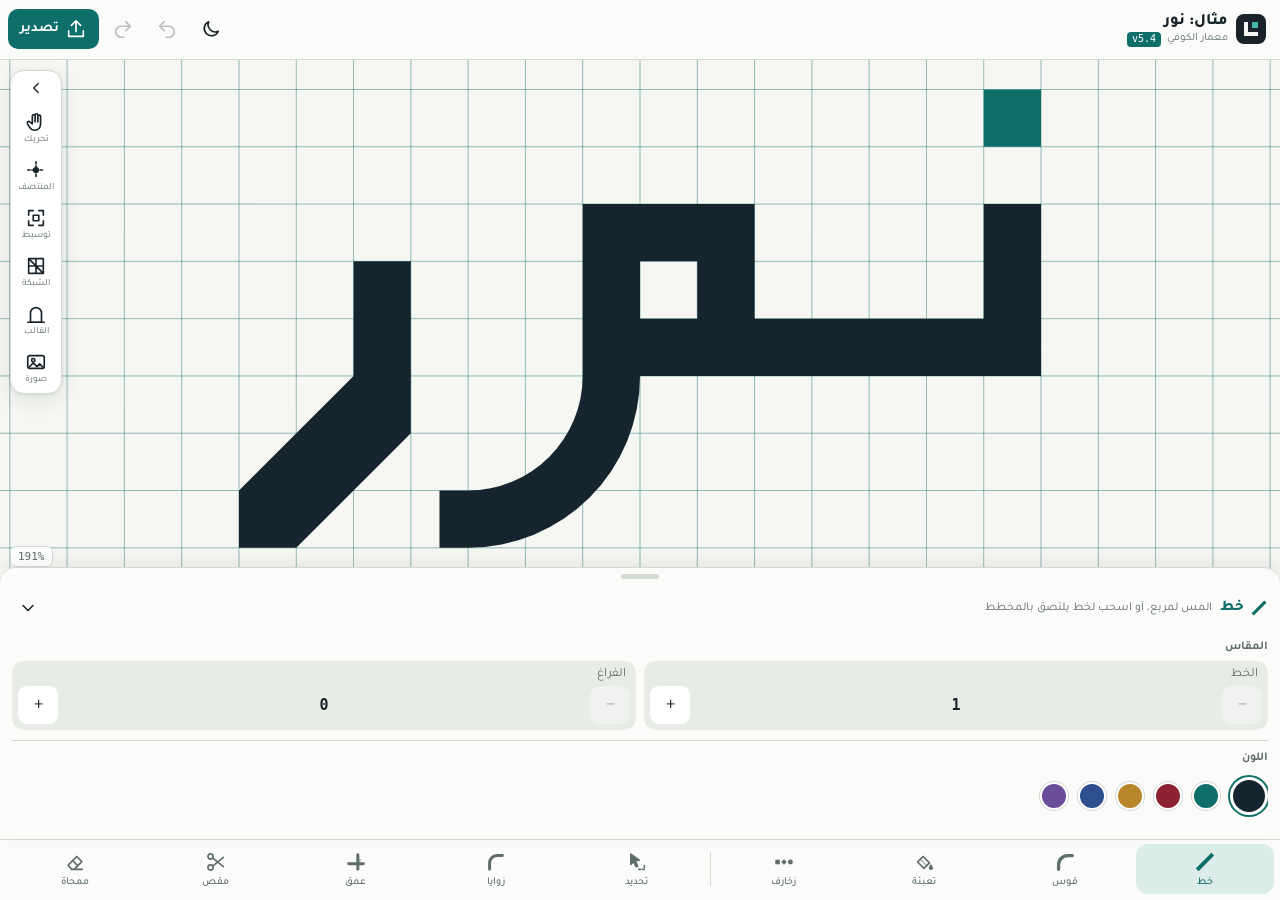
==== commit c87b2aad: "معمار الكوفي v5.4 — تطبيق iOS (WKWebView دون إنترنت) Co-Authored-By: Claude Opus 5.5 <noreply@anthro" ====
--- a/App/Web/index.html
+++ b/App/Web/index.html
@@ -1,2143 +1,1839 @@
-<!doctype html>
-<html lang="ar" dir="rtl">
-<head>
-<meta charset="utf-8">
-<meta name="viewport" content="width=device-width, initial-scale=1, maximum-scale=1, user-scalable=no, viewport-fit=cover">
-<meta name="format-detection" content="telephone=no">
+<!doctype html><html><head><meta charset=utf8><meta name=viewport content="width=device-width,initial-scale=1,maximum-scale=1,user-scalable=no,viewport-fit=cover"><style>:root{color-scheme:light;box-sizing:border-box;padding-top:env(safe-area-inset-top,0px);padding-bottom:env(safe-area-inset-bottom,0px)}html{scroll-padding-top:env(safe-area-inset-top,0px)}body{margin:0;padding:0;font:14px -apple-system,BlinkMacSystemFont,sans-serif;background:#fff;color:#000}img{max-width:100%}[hidden]:not([hidden=until-found i]){display:none!important}</style></head><body>
+<title>معمار الكوفي</title>
 <style>
-:root{padding-top:env(safe-area-inset-top,0px);padding-bottom:env(safe-area-inset-bottom,0px);color-scheme:light}
-html{box-sizing:border-box;-webkit-text-size-adjust:100%}
-body{margin:0;font:14px/1.5 -apple-system,system-ui,sans-serif;-webkit-user-select:none;user-select:none;-webkit-touch-callout:none}
-textarea,input,.dtext,.mushaf,.ist-text{-webkit-user-select:text;user-select:text}
-img{max-width:100%}
-[hidden]{display:none!important}
-/* the page background is drawn by body; the fixed decor layers only leaked under the home indicator */
-.bg,.bg-pat,.bg-stars{display:none!important}
-.rem-r{display:flex;align-items:center;gap:10px;flex:none}
-.tchip{position:relative;display:inline-flex;align-items:center;justify-content:center;min-width:86px;height:36px;padding:0 12px;border-radius:12px;border:1px solid var(--line);background:var(--glass);font-weight:600;font-size:14px}
-.tchip input{position:absolute;inset:0;width:100%;height:100%;opacity:0;-webkit-appearance:none;appearance:none;border:0;background:none;font-size:16px}
-.g-ol{margin:0;padding-inline-start:20px;display:flex;flex-direction:column;gap:8px;line-height:1.7}
+@font-face{font-family:'Tajawal';font-weight:400;font-display:swap;src:url(fonts/tajawal-arabic-400-normal.woff2) format('woff2');unicode-range:U+0600-06FF,U+0750-077F,U+0870-088E,U+0890-0891,U+0897-08E1,U+08E3-08FF,U+200C-200E,U+2010-2011,U+204F,U+2E41,U+FB50-FDFF,U+FE70-FE74,U+FE76-FEFC}
+@font-face{font-family:'Tajawal';font-weight:400;font-display:swap;src:url(fonts/tajawal-latin-400-normal.woff2) format('woff2');unicode-range:U+0000-00FF,U+0131,U+0152-0153,U+02BB-02BC,U+02C6,U+02DA,U+02DC,U+0304,U+0308,U+0329,U+2000-206F,U+20AC,U+2122,U+2191,U+2193,U+2212,U+2215,U+FEFF,U+FFFD}
+@font-face{font-family:'Tajawal';font-weight:500;font-display:swap;src:url(fonts/tajawal-arabic-500-normal.woff2) format('woff2');unicode-range:U+0600-06FF,U+0750-077F,U+0870-088E,U+0890-0891,U+0897-08E1,U+08E3-08FF,U+200C-200E,U+2010-2011,U+204F,U+2E41,U+FB50-FDFF,U+FE70-FE74,U+FE76-FEFC}
+@font-face{font-family:'Tajawal';font-weight:500;font-display:swap;src:url(fonts/tajawal-latin-500-normal.woff2) format('woff2');unicode-range:U+0000-00FF,U+0131,U+0152-0153,U+02BB-02BC,U+02C6,U+02DA,U+02DC,U+0304,U+0308,U+0329,U+2000-206F,U+20AC,U+2122,U+2191,U+2193,U+2212,U+2215,U+FEFF,U+FFFD}
+@font-face{font-family:'Tajawal';font-weight:700;font-display:swap;src:url(fonts/tajawal-arabic-700-normal.woff2) format('woff2');unicode-range:U+0600-06FF,U+0750-077F,U+0870-088E,U+0890-0891,U+0897-08E1,U+08E3-08FF,U+200C-200E,U+2010-2011,U+204F,U+2E41,U+FB50-FDFF,U+FE70-FE74,U+FE76-FEFC}
+@font-face{font-family:'Tajawal';font-weight:700;font-display:swap;src:url(fonts/tajawal-latin-700-normal.woff2) format('woff2');unicode-range:U+0000-00FF,U+0131,U+0152-0153,U+02BB-02BC,U+02C6,U+02DA,U+02DC,U+0304,U+0308,U+0329,U+2000-206F,U+20AC,U+2122,U+2191,U+2193,U+2212,U+2215,U+FEFF,U+FFFD}
+@font-face{font-family:'Tajawal';font-weight:800;font-display:swap;src:url(fonts/tajawal-arabic-800-normal.woff2) format('woff2');unicode-range:U+0600-06FF,U+0750-077F,U+0870-088E,U+0890-0891,U+0897-08E1,U+08E3-08FF,U+200C-200E,U+2010-2011,U+204F,U+2E41,U+FB50-FDFF,U+FE70-FE74,U+FE76-FEFC}
+@font-face{font-family:'Tajawal';font-weight:800;font-display:swap;src:url(fonts/tajawal-latin-800-normal.woff2) format('woff2');unicode-range:U+0000-00FF,U+0131,U+0152-0153,U+02BB-02BC,U+02C6,U+02DA,U+02DC,U+0304,U+0308,U+0329,U+2000-206F,U+20AC,U+2122,U+2191,U+2193,U+2212,U+2215,U+FEFF,U+FFFD}
 </style>
-</head>
-<body>
-<title>تطبيق وِرد</title>
-<meta name="claude:viewport-fit-sides" content="cover">
-<link rel="stylesheet" href="fonts.css">
 <style>
-/* Layout: phone column over a fixed gradient + geometric-pattern backdrop; every surface is frosted glass; octagram medallions carry counts */
+/* Layout: drafting table — slim top bar, full-bleed paper canvas with a floating tool rail, a contextual options card and a grouped tool dock at the thumb. */
 :root{
-  --bg:#E9EEF6; --b1:#C7D5EE; --b2:#F3E4C4; --b3:rgba(165,122,44,.18);
-  --fg:#13254A; --muted:#5A6886; --acc:#1D3A70; --acc-fg:#FFFFFF; --orn:#A57A2C; --done:#2F8A62; --done-fg:#FFFFFF;
-  --glass:rgba(255,255,255,.55); --gb:rgba(255,255,255,.85); --gh:rgba(255,255,255,.9); --line:rgba(19,37,74,.12); --sh:rgba(19,37,74,.16);
-  --f-ui:"Readex Pro","IBM Plex Sans Arabic",Tahoma,sans-serif;
-  --f-disp:"Amiri","Traditional Arabic",serif;
-  --f-quran:"Amiri Quran","Amiri","Traditional Arabic",serif;
-  --q-size:26px; --d-size:21px;
-  --ic-bg1:#FFFFFF; --ic-bg2:#C7D5EE; --ic-bead:#1D3A70; --ic-imam:#A57A2C; --ic-tx:#13254A;
-}
-@media (prefers-color-scheme:dark){:root:not([data-theme="light"]){
-  --bg:#0A1631; --b1:#1C3A6E; --b2:#132C58; --b3:rgba(227,184,97,.16);
-  --fg:#F2ECDD; --muted:#9AA8C2; --acc:#E3B861; --acc-fg:#0A1631; --orn:#E3B861; --done:#6FD39C; --done-fg:#0A1631;
-  --glass:rgba(255,255,255,.06); --gb:rgba(255,255,255,.14); --gh:rgba(255,255,255,.16); --line:rgba(255,255,255,.10); --sh:rgba(0,0,0,.45); --ic-bg1:#1C3A6E; --ic-bg2:#0A1631; --ic-bead:#E3B861; --ic-imam:#E3B861; --ic-tx:#F2ECDD; color-scheme:dark}}
+  --bg:#E8ECE7; --panel:#FBFCFA; --raised:#FFFFFF; --fg:#18242A; --muted:#5F6D69; --line:#D3DAD3;
+  --accent:#0E6E69; --accent-fg:#FFFFFF; --accent-soft:#DCEDE9; --gold:#B8862B; --danger:#A3312F;
+  --paper:#F6F7F3; --shadow:0 6px 20px rgba(20,40,38,.10),0 1px 3px rgba(20,40,38,.08);
+  --f-display:"Tajawal",system-ui,-apple-system,"Geeza Pro",sans-serif;
+  --f-body:"Tajawal",system-ui,-apple-system,"Geeza Pro",sans-serif;
+}
+@media (prefers-color-scheme: dark){:root:not([data-theme="light"]){
+  --bg:#10171A; --panel:#172124; --raised:#1D292C; --fg:#E4EBE8; --muted:#93A29D; --line:#2A3639;
+  --accent:#45B7AD; --accent-fg:#062220; --accent-soft:#1D3836; --gold:#D3A34A; --danger:#E0716B;
+  --shadow:0 6px 20px rgba(0,0,0,.35),0 1px 3px rgba(0,0,0,.3); color-scheme:dark}}
 :root[data-theme="dark"]{
-  --bg:#0A1631; --b1:#1C3A6E; --b2:#132C58; --b3:rgba(227,184,97,.16);
-  --fg:#F2ECDD; --muted:#9AA8C2; --acc:#E3B861; --acc-fg:#0A1631; --orn:#E3B861; --done:#6FD39C; --done-fg:#0A1631;
-  --glass:rgba(255,255,255,.06); --gb:rgba(255,255,255,.14); --gh:rgba(255,255,255,.16); --line:rgba(255,255,255,.10); --sh:rgba(0,0,0,.45); --ic-bg1:#1C3A6E; --ic-bg2:#0A1631; --ic-bead:#E3B861; --ic-imam:#E3B861; --ic-tx:#F2ECDD; color-scheme:dark}
-
-*{box-sizing:border-box;-webkit-tap-highlight-color:transparent}
-[hidden]{display:none!important}
-html{direction:rtl;touch-action:manipulation;-webkit-text-size-adjust:100%}
-body{touch-action:manipulation}
-html,body{background:var(--bg);color:var(--fg);overflow-x:clip}
-body{font-family:var(--f-ui);font-size:15px;line-height:1.6}
-body.lock{overflow:hidden}
-button{font:inherit;color:inherit;background:none;border:0;cursor:pointer}
-button:focus-visible,.card:focus-visible{outline:2px solid var(--orn);outline-offset:3px}
-.digits{font-variant-numeric:tabular-nums}
-svg.i{width:20px;height:20px;stroke:currentColor;fill:none;stroke-width:1.7;stroke-linecap:round;stroke-linejoin:round;flex:none}
-
-/* ===== backdrop ===== */
-.bg{position:fixed;inset:0;z-index:-3;background:
-  radial-gradient(65% 45% at 88% 2%, var(--b1), transparent 72%),
-  radial-gradient(55% 40% at 0% 38%, var(--b2), transparent 70%),
-  radial-gradient(80% 45% at 30% 104%, var(--b3), transparent 70%), var(--bg);transition:background .6s}
-.bg-pat{position:fixed;inset:0;z-index:-2;background:var(--orn);opacity:.07;-webkit-mask:var(--pat-star) repeat;mask:var(--pat-star) repeat;-webkit-mask-size:64px;mask-size:64px;
-  -webkit-mask-image:var(--pat-star),linear-gradient(#000,transparent 75%);mask-image:var(--pat-star),linear-gradient(#000,transparent 75%);-webkit-mask-composite:source-in;mask-composite:intersect}
-.bg-stars{position:fixed;inset:0;z-index:-1;overflow:hidden;pointer-events:none}
-.bg,.bg-pat,.bg-stars{top:calc(-1*env(safe-area-inset-top,0px));bottom:calc(-1*env(safe-area-inset-bottom,0px) - 1px)}
-.bg-star{position:absolute;color:var(--orn);opacity:.13;pointer-events:none;animation:turn 160s linear infinite}
-.bg-star.a{width:min(110vw,520px);top:-14%;inset-inline-start:-30%}
-.bg-star.b{width:min(70vw,320px);bottom:-8%;inset-inline-end:-22%;opacity:.08;animation-direction:reverse}
-body.nopat .bg-pat,body.nopat .bg-star{display:none}
-@keyframes turn{to{transform:rotate(360deg)}}
-
-/* ===== glass ===== */
-.glass{position:relative;background:var(--glass);-webkit-backdrop-filter:blur(22px) saturate(150%);backdrop-filter:blur(22px) saturate(150%);border:1px solid var(--gb);box-shadow:inset 0 1px 0 var(--gh),0 14px 34px -16px var(--sh)}
-.glass::before{content:"";position:absolute;inset:0;border-radius:inherit;background:linear-gradient(145deg,rgba(255,255,255,.14),transparent 40%);pointer-events:none}
-
-.app{max-width:480px;margin:0 auto;min-height:100%;padding-bottom:130px}
-.app:has(.ist-ring){padding-bottom:calc(20px + env(safe-area-inset-bottom,0px))}
-.wrap{padding-left:max(16px,env(safe-area-inset-left,0px));padding-right:max(16px,env(safe-area-inset-right,0px))}
-
-/* ===== header ===== */
-body::before{content:"";position:fixed;inset:0 0 auto;height:env(safe-area-inset-top,0px);z-index:30;background:var(--bg)}
-.bar{position:sticky;top:env(safe-area-inset-top,0px);z-index:20;transition:background .25s,border-color .25s;border-bottom:1px solid transparent}
-.bar.scrolled{background:color-mix(in srgb,var(--bg) 70%,transparent);-webkit-backdrop-filter:blur(20px);backdrop-filter:blur(20px);border-bottom-color:var(--line)}
-.bar-in{display:flex;align-items:center;gap:8px;padding-block:12px}
-.bar h1{font-family:var(--f-disp);font-size:22px;font-weight:700;margin:0;flex:1;min-width:0;line-height:1.3}
-.ibtn{width:42px;height:42px;border-radius:14px;display:grid;place-items:center;flex:none}
-.brand{display:flex;align-items:center;gap:10px;flex:1}
-.brand-mark{width:40px;height:40px;clip-path:var(--oct);background:linear-gradient(150deg,var(--orn),color-mix(in srgb,var(--orn) 60%,var(--bg)));color:var(--bg);display:grid;place-items:center;font-family:var(--f-disp);font-size:20px;font-weight:700;line-height:1;padding-bottom:3px}
-.brand b{font-family:var(--f-disp);font-size:24px;font-weight:700;line-height:1}
-.brand-ic,.sws-ic{width:42px;height:42px;border-radius:11px;flex:none;background:radial-gradient(80% 70% at 75% 15%,var(--ic-bg1),var(--ic-bg2) 75%);box-shadow:0 6px 14px -6px var(--sh),inset 0 1px 0 rgba(255,255,255,.15),inset 0 0 0 1px var(--line);display:grid;place-items:center;transition:background .4s}
-.brand-ic svg{width:38px;height:38px}
-.brand-ic .bd,.sws-ic .bd{fill:var(--ic-bead)}.brand-ic .im,.sws-ic .im{fill:var(--ic-imam)}.brand-ic .tx,.sws-ic .tx{fill:var(--ic-tx)}
-.sws-ic{width:58px;height:58px;border-radius:15px}.sws-ic svg{width:52px;height:52px}
-
-
-
-
-
-/* ===== launch animation ===== */
-#splash{position:fixed;inset:0;z-index:100;display:grid;place-items:center;background:radial-gradient(60% 40% at 50% 50%,color-mix(in srgb,var(--orn) 6%,transparent),transparent 70%),var(--bg);transition:opacity .5s ease,transform .5s ease}
-#splash.out{opacity:0;transform:scale(1.05);pointer-events:none}
-.sp-wrap{position:relative;width:128px;height:128px}
-.sp-glow{position:absolute;inset:-80px;border-radius:50%;background:radial-gradient(circle,color-mix(in srgb,var(--orn) 26%,transparent) 0,color-mix(in srgb,var(--orn) 10%,transparent) 42%,transparent 70%);opacity:0;transform:scale(.5)}
-.sp-glow.g2{inset:-130px;background:radial-gradient(circle,transparent 38%,color-mix(in srgb,var(--orn) 9%,transparent) 52%,transparent 70%)}
-#splash.s4 .sp-glow{animation:spGlow 2s ease-out infinite}
-#splash.s4 .sp-glow.g2{animation-delay:.35s}
-@keyframes spGlow{0%{opacity:0;transform:scale(.6)}30%{opacity:1}100%{opacity:0;transform:scale(1.2)}}
-.sp-icon{position:absolute;inset:0;border-radius:50%;overflow:hidden;background:color-mix(in srgb,var(--orn) 16%,var(--bg));transform:scale(.04);opacity:.4;transition:transform .55s cubic-bezier(.3,1.25,.5,1),border-radius .55s ease,opacity .3s,box-shadow .4s}
-#splash.s1 .sp-icon{transform:scale(1);border-radius:29px;opacity:1}
-.sp-fill{position:absolute;inset:0;background:radial-gradient(80% 70% at 75% 15%,var(--ic-bg1),var(--ic-bg2) 75%);opacity:0;transition:opacity .4s ease}
-#splash.s3 .sp-fill{opacity:1}
-#splash.s3 .sp-icon{box-shadow:0 20px 44px -16px rgba(10,22,49,.65),inset 0 1px 0 rgba(255,255,255,.15)}
-.sp-icon svg{position:absolute;inset:7px;width:calc(100% - 14px);height:calc(100% - 14px);transform:translateY(-80px);opacity:0;transition:transform .5s cubic-bezier(.3,1.45,.5,1),opacity .25s}
-#splash.s2 .sp-icon svg{transform:none;opacity:1}
-.sp-icon .bd,.sp-icon .im,.sp-icon .tx{fill:var(--muted);transition:fill .4s ease}
-#splash.s3 .sp-icon .bd{fill:var(--ic-bead)}#splash.s3 .sp-icon .im{fill:var(--ic-imam)}
-#splash.s3 .sp-icon .tx{fill:var(--ic-tx)}
-#splash.s2 .sp-wrap{animation:spDip .5s ease .1s}
-#splash.s4 .sp-wrap{animation:spBob 2.6s ease-in-out infinite}
-@keyframes spDip{45%{transform:translateY(7px)}}
-@keyframes spBob{50%{transform:translateY(-4px)}}
-.orb{transform-box:view-box;transform-origin:100px 100px}
-#splash.s5 .sp-icon .orb{animation:imSpin 1.8s cubic-bezier(.65,0,.35,1) 1 both}
-@keyframes imSpin{to{transform:rotate(360deg)}}
-.sp-skip{position:absolute;bottom:calc(28px + env(safe-area-inset-bottom,0px));font-size:12px;color:var(--muted);opacity:.7}
-.brand small{display:block;font-size:11px;color:var(--muted);margin-top:2px}
-
-/* ===== ornaments ===== */
-.band{height:24px;border-block:1px solid color-mix(in srgb,var(--orn) 45%,transparent);position:relative}
-.band::after{content:"";position:absolute;inset:3px 0;background:var(--orn);opacity:.75;-webkit-mask:var(--pat-band) repeat-x center/auto 100%;mask:var(--pat-band) repeat-x center/auto 100%}
-.cart{position:relative;display:inline-grid;place-items:center;padding:8px 40px;min-width:200px}
-.cart svg{position:absolute;inset:0;width:100%;height:100%;overflow:visible}
-.cart path{fill:color-mix(in srgb,var(--orn) 10%,transparent);stroke:var(--orn);stroke-width:1.2;vector-effect:non-scaling-stroke}
-.cart span{position:relative;font-family:var(--f-disp);font-weight:700;font-size:22px;color:var(--orn)}
-.pill{display:inline-flex;align-items:center;gap:6px;font-size:12px;padding:4px 12px;border-radius:99px;border:1px solid var(--gb);background:var(--glass)}
-
-/* ===== home ===== */
-.greet{padding-block:14px 4px}
-.greet h2{font-family:var(--f-disp);font-size:34px;font-weight:700;margin:0;line-height:1.35;text-wrap:balance}
-.greet p{margin:0;color:var(--muted);font-size:13.5px}
-.pv-flag{display:inline-flex;gap:6px;align-items:center;margin-top:8px;font-size:12px;color:var(--orn);border:1px dashed var(--orn);border-radius:99px;padding:3px 10px}
-.pv-flag button{color:var(--orn);text-decoration:underline;font-size:12px}
-
-.hero{margin-top:16px;border-radius:28px;overflow:hidden}
-.hero .band{border-top:0}
-.hero-body{padding:18px 20px 20px;display:flex;flex-direction:column;gap:10px}
-.hero-row{display:flex;gap:14px;align-items:flex-start}
-.hero-row>div:first-child{flex:1;min-width:0}
-.hero h3{font-family:var(--f-disp);font-size:36px;font-weight:700;margin:6px 0 0;line-height:1.3;text-wrap:balance}
-.hero p{margin:4px 0 0;color:var(--muted);font-size:14px}
-.big-num{text-align:center;flex:none;padding-top:6px}
-.big-num b{display:block;font-family:var(--f-disp);font-size:58px;line-height:1;color:var(--orn);font-weight:700}
-.big-num small{font-size:12px;color:var(--muted)}
-.meter{height:6px;border-radius:99px;background:var(--line);overflow:hidden;margin-top:4px}
-.meter i{display:block;height:100%;border-radius:inherit;background:linear-gradient(90deg,var(--orn),color-mix(in srgb,var(--orn) 55%,var(--fg)));transition:width .4s}
-.cta{margin-top:6px;width:100%;padding:14px;border-radius:16px;background:var(--acc);color:var(--acc-fg);font-weight:600;font-size:15px;box-shadow:0 10px 24px -12px var(--acc);display:flex;justify-content:center;align-items:center;gap:8px}
-.note{font-size:12.5px;color:var(--orn)}
-
-.sec-title{position:relative;font-size:13px;color:var(--muted);margin:26px 2px 10px;font-weight:500;display:flex;align-items:center;gap:10px}
-.sec-title::after{content:"";flex:1;height:1px;background:linear-gradient(to left,transparent,var(--line))}
-.grid{display:grid;grid-template-columns:1fr 1fr;gap:12px}
-.tile{border-radius:22px;padding:16px;text-align:start;display:flex;flex-direction:column;gap:12px;min-height:140px;transition:transform .15s}
-.tile:active{transform:scale(.97)}
-.oct-ic{width:46px;height:46px;clip-path:var(--oct);background:color-mix(in srgb,var(--orn) 18%,transparent);color:var(--orn);display:grid;place-items:center}
-.tile b{font-size:15px;font-weight:600;display:block}
-.tile small{color:var(--muted);font-size:12.5px}
-.tile .meter{margin-top:auto;height:4px}
-.tile.is-done .meter i{background:var(--done)}
-
-.week{border-radius:22px;padding:16px 14px 14px}
-.week-grid{display:grid;grid-template-columns:44px repeat(7,1fr);gap:10px 4px;align-items:center;text-align:center;font-size:12px;color:var(--muted)}
-.week-grid .lbl{text-align:start}
-.wdot{width:16px;height:16px;margin:auto;clip-path:var(--oct);background:var(--line)}
-.wdot.on{background:var(--done)}
-.wd.today{color:var(--orn);font-weight:600}
-
-/* ===== dhikr ===== */
-.prog{padding-block:0 12px}
-.prog-row{display:flex;justify-content:space-between;align-items:center;font-size:13px;color:var(--muted);margin-bottom:6px}
-.prog-row b{color:var(--fg);font-weight:600}
-.meter.full i{background:var(--done)}
-.seg{display:flex;border-radius:14px;overflow:hidden;flex:none;border:1px solid var(--line)}
-.seg.eq button{width:64px;min-width:64px;padding:0}
-.row.stack{flex-wrap:wrap}
-.row.stack .lab{flex:1 1 100%}
-.row.stack .seg{flex:1 1 100%}
-.row.stack .seg button{flex:1;min-width:0}
-.seg button{min-width:48px;height:40px;font-weight:600;padding:0 10px;position:relative;white-space:nowrap}
-.seg button+button{border-inline-start:1px solid var(--line)}
-.seg button[aria-pressed="true"]{background:var(--acc);color:var(--acc-fg)}
-.list{display:flex;flex-direction:column;gap:16px;padding-top:12px}
-.card{border-radius:26px;padding:20px 20px 16px;cursor:pointer;user-select:none;-webkit-user-select:none;transition:opacity .4s,transform .12s}
-.card:active{transform:scale(.99)}
-.card.done{opacity:.5}
-.card.flash{animation:flash 1.3s}
-@keyframes flash{30%{box-shadow:0 0 0 2px var(--orn),0 0 30px -4px var(--orn)}}
-.card-top{display:flex;justify-content:space-between;align-items:center;margin-bottom:10px;font-size:12px;color:var(--muted)}
-.card-top .no{font-family:var(--f-disp);font-size:17px;color:var(--orn);display:flex;align-items:center;gap:6px}
-.card-top .no::before{content:"";width:9px;height:9px;clip-path:var(--oct);background:var(--orn)}
-.bsm{font-family:var(--f-quran);text-align:center;color:var(--muted);font-size:calc(var(--d-size) * .9);margin:0 0 4px}
-.dtext{font-family:var(--f-disp);font-size:var(--d-size);line-height:2.05;margin:0;text-align:justify}
-.dtext.q{font-family:var(--f-quran);font-size:calc(var(--d-size) + 1px);line-height:2.3}
-.vbtn{margin-top:8px;font-size:12.5px;color:var(--muted);display:inline-flex;align-items:center;gap:4px;padding:4px 0}
-.vbtn svg.i{width:14px;height:14px;transition:transform .2s}
-.vbtn[aria-expanded="true"] svg.i{transform:rotate(180deg)}
-.virtue{font-size:13.5px;color:var(--muted);line-height:1.8;padding:10px 12px;margin-top:6px;border-radius:14px;background:color-mix(in srgb,var(--orn) 8%,transparent);border:1px solid color-mix(in srgb,var(--orn) 22%,transparent)}
-.virtue cite{display:block;font-style:normal;font-size:12px;color:var(--orn);margin-top:2px}
-.counter{margin-top:14px;padding-top:14px;border-top:1px solid var(--line);display:flex;align-items:center;justify-content:space-between}
-.sbtn{width:46px;height:46px;border-radius:50%;display:grid;place-items:center;color:var(--muted)}
-.sbtn.beads{color:var(--orn)}
-.sbtn.ghost{visibility:hidden}
-
-/* octagram medallion */
-.med{width:88px;height:88px;position:relative;flex:none}
-.med svg{position:absolute;inset:0;width:100%;height:100%;overflow:visible}
-.med .trk{fill:none;stroke:var(--line);stroke-width:2.5}
-.med .val{fill:none;stroke:var(--orn);stroke-width:2.5;stroke-linecap:round;transform:rotate(-90deg);transform-origin:50% 50%;transition:stroke-dashoffset .3s}
-.med .oct{fill:color-mix(in srgb,var(--orn) 14%,transparent);stroke:var(--orn);stroke-width:1.3;transform-origin:50% 50%;transition:fill .4s}
-.med .n{position:absolute;inset:0;display:grid;place-items:center;text-align:center;line-height:1}
-.med .n b{font-family:var(--f-disp);font-size:30px;font-weight:700;color:var(--orn);display:block}
-.med .n small{font-size:10px;color:var(--muted);display:block;margin-top:2px}
-.med.spin .oct{animation:spin .4s cubic-bezier(.3,.7,.3,1)}
-@keyframes spin{from{transform:rotate(0)}to{transform:rotate(45deg)}}
-.card.done .med .oct{fill:var(--done);stroke:var(--done)}
-.card.done .med .val{stroke:var(--done)}
-.card.done .med .n b{color:var(--done-fg);font-size:26px}
-body.compact .card{padding:14px 16px 10px}
-body.compact .vbtn,body.compact .virtue{display:none}
-body.compact .counter{margin-top:8px;padding-top:8px}
-body.compact .med{width:68px;height:68px}
-body.compact .med .n b{font-size:24px}
-
-.fab{position:fixed;left:50%;transform:translateX(-50%);bottom:calc(18px + env(safe-area-inset-bottom,0px));z-index:25;padding:13px 20px;border-radius:99px;font-weight:500;font-size:14px;display:flex;align-items:center;gap:8px;white-space:nowrap}
-.allset{text-align:center;padding:30px 10px;color:var(--done)}
-.allset b{font-family:var(--f-disp);font-size:24px;display:block}
-.allset small{color:var(--muted)}
-
-/* ===== undo / toast ===== */
-.undo{position:fixed;left:50%;bottom:calc(80px + env(safe-area-inset-bottom,0px));z-index:35;transform:translate(-50%,16px);opacity:0;pointer-events:none;border-radius:16px;padding:6px 6px 6px 14px;display:flex;align-items:center;gap:12px;font-size:13.5px;transition:.22s;white-space:nowrap}
-.undo.show{opacity:1;transform:translate(-50%,0);pointer-events:auto}
-.undo button{background:var(--acc);color:var(--acc-fg);font-weight:600;padding:7px 14px;border-radius:11px;display:flex;gap:6px;align-items:center}
-.undo button svg.i{width:16px;height:16px}
-.toast{position:fixed;left:50%;bottom:calc(86px + env(safe-area-inset-bottom,0px));transform:translate(-50%,20px);opacity:0;padding:10px 16px;border-radius:14px;font-size:13.5px;z-index:60;transition:.25s;pointer-events:none;max-width:90vw;text-align:center}
-.toast.show{opacity:1;transform:translate(-50%,0)}
-
-/* ===== tasbeeh ===== */
-.beads-ov{position:fixed;inset:0;z-index:50;display:flex;flex-direction:column;align-items:center;padding:calc(16px + env(safe-area-inset-top,0px)) max(20px,env(safe-area-inset-right,0px)) calc(28px + env(safe-area-inset-bottom,0px)) max(20px,env(safe-area-inset-left,0px));user-select:none;-webkit-user-select:none;cursor:pointer;background:color-mix(in srgb,var(--bg) 55%,transparent);-webkit-backdrop-filter:blur(30px) saturate(140%);backdrop-filter:blur(30px) saturate(140%)}
-.beads-top{width:100%;max-width:440px;display:flex;justify-content:space-between;align-items:center;color:var(--muted);font-size:13px}
-.beads-txt{font-family:var(--f-disp);font-size:28px;text-align:center;margin:20px 0 0;max-width:440px;text-wrap:balance;line-height:1.9}
-.ring-wrap{flex:1;display:grid;place-items:center;width:100%}
-.ring{position:relative;width:min(76vw,310px);aspect-ratio:1;max-width:100%}
-.ring svg{width:100%;height:100%;overflow:visible}
-.ring .trk{fill:none;stroke:var(--line);stroke-width:2}
-.ring .val{fill:none;stroke:var(--orn);stroke-width:3;stroke-linecap:round;transform:rotate(-90deg);transform-origin:50% 50%;transition:stroke-dashoffset .25s}
-.ring .oct{fill:color-mix(in srgb,var(--orn) 10%,transparent);stroke:var(--orn);stroke-width:1;transform-origin:50% 50%;transition:transform .35s cubic-bezier(.3,.7,.3,1),fill .4s}
-.ring .oct2{fill:none;stroke:color-mix(in srgb,var(--orn) 45%,transparent);stroke-width:.8;transform-origin:50% 50%;transition:transform .5s cubic-bezier(.3,.7,.3,1)}
-.ring.full .oct{fill:color-mix(in srgb,var(--done) 30%,transparent);stroke:var(--done)}
-.ring.full .val{stroke:var(--done)}
-.ring-num{position:absolute;inset:0;display:grid;place-items:center;text-align:center}
-.ring-num b{font-family:var(--f-disp);font-size:76px;font-weight:700;line-height:1;display:block;color:var(--orn)}
-.ring.full .ring-num b{color:var(--done)}
-.ring-num small{color:var(--muted);font-size:14px}
-.beads-hint{color:var(--muted);font-size:13px}
-
-/* ===== surah ===== */
-.tools{display:flex;gap:8px;padding-block:0 12px;align-items:center;flex-wrap:wrap}
-.tbtn{height:42px;padding:0 13px;border-radius:14px;display:inline-flex;align-items:center;gap:6px;font-size:13px}
-.tbtn svg.i{width:17px;height:17px}
-.tbtn[aria-pressed="true"]{background:var(--acc);color:var(--acc-fg);border-color:var(--acc)}
-.page{border-radius:28px;padding:26px 20px 28px;margin-top:4px}
-.page::after{content:"";position:absolute;inset:8px;border:1px solid color-mix(in srgb,var(--orn) 35%,transparent);border-radius:22px;pointer-events:none}
-.page-head{text-align:center;display:flex;flex-direction:column;gap:12px;align-items:center;margin-bottom:12px}
-.page-head small{color:var(--muted);font-size:12px}
-.sname{font-family:var(--f-disp);font-size:28px;font-weight:700;margin:0;color:var(--orn);line-height:1.4}
-.kahf-badge{display:inline-flex;margin:0 0 10px;padding:5px 12px;border-radius:99px;font-size:13px;color:var(--done);border:1px solid color-mix(in srgb,var(--done) 45%,transparent);background:color-mix(in srgb,var(--done) 10%,transparent)}
-#speeds button{font-size:12.5px;font-weight:500}
-.seg button[aria-pressed="true"]{background:var(--acc);color:var(--acc-fg)}
-.ayah{-webkit-touch-callout:none}
-:root{--paper:#FBF6EA;--paper-fg:#1F180C;--paper-edge:#E7DCC3}
-:root[data-theme="dark"]{--paper:#22201B;--paper-fg:#ECE3CC;--paper-edge:#14130F}
-.book-area{flex:1;min-height:0;display:flex;flex-direction:column;gap:10px;padding-block:2px max(12px,env(safe-area-inset-bottom,0px))}
-.book{flex:1;min-height:0;position:relative;overflow:hidden;touch-action:none;user-select:none;-webkit-user-select:none;border-radius:16px 4px 4px 16px;box-shadow:-3px 3px 0 -1px var(--paper-edge),-6px 6px 0 -2px color-mix(in srgb,var(--paper-edge) 70%,transparent),0 20px 40px -20px var(--sh)}
-.book.zoomed{touch-action:pan-x pan-y}
-.pg{position:absolute;inset:0;border-radius:16px 4px 4px 16px;color:var(--paper-fg);overflow:hidden;background:linear-gradient(to left,rgba(0,0,0,.09),rgba(0,0,0,0) 6%),var(--paper)}
-.pg-in{position:absolute;inset:42px 26px 42px;overflow:visible}
-.pg-in.zoomed{overflow:auto;-webkit-overflow-scrolling:touch}
-.pg-num{position:absolute;bottom:4px;left:0;right:0;text-align:center;font-family:var(--f-disp);font-size:13px;color:var(--orn)}
-.mpage{direction:rtl;color:var(--paper-fg);display:flex;flex-direction:column}
-.ml{height:var(--lh);display:flex;align-items:center;justify-content:space-between;white-space:nowrap;line-height:1}
-.ml.c{justify-content:center;gap:.22em}
-.ml.out{opacity:.32}
-.mh{justify-content:center;position:relative}
-.mh-frame{position:absolute;left:0;top:8%;width:100%;height:84%;overflow:visible}
-.mh-frame path{fill:color-mix(in srgb,var(--orn) 12%,transparent);stroke:var(--orn);stroke-width:1.2;vector-effect:non-scaling-stroke}
-.mh-frame path.in{fill:none;stroke-width:.7;opacity:.7}
-.mh-name{position:relative;font-family:var(--f-disp);font-weight:700;font-size:.6em;color:var(--orn)}
-.mh-r{position:absolute;top:50%;transform:translateY(-50%);width:.5em;height:.5em;color:var(--orn);display:grid}
-.mh-r svg.i{width:100%;height:100%;fill:currentColor;stroke:none}
-.mh-r.l{left:7%}.mh-r.r{right:7%}
-.vm{color:var(--orn)}
-.ml{position:relative}
-.hz{position:absolute;right:-17px;top:50%;transform:translateY(-50%);font-family:var(--f-disp);font-size:15px;color:var(--orn);line-height:1}
-.fl .hz{position:static;transform:none;font-size:.7em;margin-inline:.15em;vertical-align:middle}
-.mpage.flow{display:block}
-.fl{margin:0;text-align:justify;text-align-last:right;line-height:var(--lh)}
-.fl .w{white-space:nowrap}
-.pg-head{position:absolute;top:5px;left:16px;right:16px;display:flex;justify-content:space-between;font-family:var(--f-disp);font-size:13px;color:var(--orn);line-height:1.4}
-.pg-frame{position:absolute;inset:26px 8px 26px;border:10px solid transparent;border-image:var(--frame) 10 round;pointer-events:none}
-.mb{justify-content:center}
-.bsml{font-family:qpcbsml}
-.mpage.measure{width:auto!important;height:auto!important}
-.mpage.measure .mx{display:block;width:max-content;height:auto}
-.w{border-radius:4px;transition:background .2s}
-.w.mark{background:color-mix(in srgb,var(--orn) 30%,transparent)}
-.flap-wrap{position:absolute;inset:0;pointer-events:none;z-index:3;filter:drop-shadow(0 0 12px rgba(0,0,0,var(--fs,.2)))}
-.flap{position:absolute;left:0;top:0;transform-origin:0 0;background:var(--paper);overflow:hidden}
-.fshade{position:absolute;left:0;top:0;transform-origin:0 0;background:linear-gradient(to right,rgba(255,255,255,.5) 0,rgba(255,255,255,0) 16px,rgba(0,0,0,0) 22%,rgba(0,0,0,.12) 100%)}
-:root[data-theme="dark"] .fshade{background:linear-gradient(to right,rgba(255,255,255,.12) 0,rgba(255,255,255,0) 16px,rgba(0,0,0,0) 22%,rgba(0,0,0,.25) 100%)}
-.ushade-wrap{position:absolute;inset:0;pointer-events:none;z-index:2}
-.ushade{position:absolute;left:0;top:0;transform-origin:0 0;background:linear-gradient(to right,rgba(0,0,0,.38) 0,rgba(0,0,0,.12) 36px,rgba(0,0,0,0) 150px)}
-.book-foot{display:flex;align-items:center;gap:10px}
-.bf-mid{flex:1;min-width:0;display:flex;flex-direction:column;gap:6px}
-.bf-row{display:flex;justify-content:space-between;gap:8px;font-size:12px;color:var(--muted);align-items:center;flex-wrap:wrap}
-.book-foot .kahf-badge,.vinfo .kahf-badge{margin:0;padding:2px 9px;font-size:11.5px}
-.book-foot .meter{margin:0}
-.vinfo{display:flex;gap:10px;align-items:center;flex-wrap:wrap;padding-bottom:8px}
-.vtime{font-size:12.5px;color:var(--muted)}
-.view.fit .tools{flex-wrap:nowrap}
-.streaks{display:flex;gap:6px;flex-wrap:wrap;margin-bottom:10px;position:relative}
-.streaks .st-lbl{border:0;padding-inline:2px}
-.streaks span{font-size:11.5px;color:var(--muted);padding:3px 10px;border-radius:99px;border:1px solid var(--line);display:inline-flex;gap:4px;align-items:baseline}
-.streaks b{color:var(--orn);font-family:var(--f-disp);font-size:15px}
-/* one-screen layout */
-html:has(body.fixed){overflow:hidden;height:100%;overscroll-behavior:none}
-body.fixed{overflow:hidden;height:100%;overscroll-behavior:none}
-body.fixed .app{height:100%;min-height:0;padding-bottom:0;display:flex;flex-direction:column}
-body.fixed .view{flex:1;min-height:0;display:flex;flex-direction:column}
-body.fixed .bar{position:relative;top:0}
-body.fixed .home-body{flex:1;min-height:0;overflow-y:auto;overscroll-behavior:contain;display:flex;flex-direction:column;gap:12px;padding-bottom:max(14px,env(safe-area-inset-bottom,0px))}
-body.fixed .home-body .sec-title{display:none}
-body.fixed .home-body{gap:8px}
-body.fixed .greet h2{font-size:28px;line-height:1.3}
-body.fixed .hero .pill{font-size:11px;padding:2px 10px}
-body.fixed .cta{padding:10px;margin-top:0}
-body.fixed .tile{padding:10px 12px 18px}
-body.fixed .tile .meter{bottom:9px}
-body.fixed .streaks{margin-bottom:8px}
-body.fixed .hero-body{padding:10px 14px 12px;gap:5px}
-body.fixed .hero h3{font-size:28px}
-body.fixed .big-num b{font-size:44px}
-body.fixed .week-grid{gap:5px 4px}
-body.fixed .bar-in{padding-block:10px}
-body.fixed .oct-ic{width:34px;height:34px}
-body.fixed .tile{padding:8px 12px 16px}
-body.fixed .week{padding:10px 12px 8px}
-body.fixed .week-grid{gap:3px 4px}
-body.fixed .streaks{margin-bottom:6px}
-body.fixed .greet{padding-block:0}
-body.fixed .greet h2{font-size:30px}
-body.fixed .hero{margin-top:0;flex:none}
-body.fixed .hero-body{padding:12px 14px 14px;gap:6px}
-body.fixed .hero h3{font-size:28px;margin-top:2px}
-body.fixed .big-num b{font-size:44px}
-body.fixed .tile{min-height:0;flex-direction:row;align-items:center;gap:10px;padding:8px 12px 16px}
-body.fixed .tile .meter{position:absolute;bottom:8px;left:12px;right:12px}
-body.fixed .oct-ic{width:34px;height:34px;flex:none}
-body.fixed .week{padding:10px 12px 8px;flex:none}
-body.fixed .week-grid{gap:3px 4px}
-.amenu{position:fixed;z-index:70;border-radius:16px;padding:6px;display:flex;flex-direction:column;min-width:180px;background:color-mix(in srgb,var(--bg) 82%,transparent)}
-.amenu-t{font-size:12px;color:var(--muted);padding:6px 10px 4px}
-.amenu button{display:flex;align-items:center;gap:10px;padding:10px;border-radius:10px;font-size:14px;text-align:start;position:relative}
-.amenu button:hover{background:color-mix(in srgb,var(--orn) 12%,transparent)}
-
-.basmala{text-align:center;font-family:var(--f-quran);font-size:calc(var(--q-size) * .95);margin:6px 0 10px}
-.mushaf{font-family:var(--f-quran);font-size:var(--q-size);line-height:2.3;text-align:justify;margin:0}
-.ayah{cursor:pointer;border-radius:8px;transition:background .2s;padding:2px 0}
-.ayah:hover{background:color-mix(in srgb,var(--orn) 8%,transparent)}
-.ayah.mark{background:color-mix(in srgb,var(--orn) 18%,transparent);box-shadow:0 0 0 3px color-mix(in srgb,var(--orn) 18%,transparent)}
-.an{font-family:var(--f-quran);color:var(--orn);margin-inline:2px}
-.sample{margin-top:18px;font-size:12.5px;color:var(--muted);text-align:center;border-top:1px dashed var(--line);padding-top:12px}
-.hint{font-size:12.5px;color:var(--muted);margin:10px 2px 0}
-
-/* ===== settings ===== */
-.scrim{position:fixed;inset:0;background:rgba(0,0,0,.35);z-index:45;opacity:0;transition:opacity .25s}
-.scrim.show{opacity:1}
-.sheet{position:fixed;inset:auto 0 -40px 0;z-index:46;max-width:480px;margin:0 auto;border-radius:28px 28px 0 0;max-height:88%;overflow:hidden;display:flex;flex-direction:column;transform:translateY(110%);will-change:transform;padding-bottom:40px;background:color-mix(in srgb,var(--bg) 78%,transparent);-webkit-backdrop-filter:blur(30px) saturate(150%);backdrop-filter:blur(30px) saturate(150%);border:1px solid var(--gb);border-bottom:0}
-.sheet-top{user-select:none;-webkit-user-select:none;flex:none;padding:0 0 6px;cursor:grab;touch-action:none}
-.sheet-body{flex:1;min-height:0;overflow-y:auto;overscroll-behavior:contain;-webkit-overflow-scrolling:touch;margin:0 calc(-1 * max(16px,env(safe-area-inset-left,0px)));padding:0 max(16px,env(safe-area-inset-left,0px)) calc(24px + env(safe-area-inset-bottom,0px))}
-.grab{width:42px;height:5px;border-radius:99px;background:color-mix(in srgb,var(--fg) 25%,transparent);margin:0 auto;transition:width .2s,background .2s}
-.grab-zone{padding:10px 0 8px}
-.sheet.dragging .grab{width:54px;background:color-mix(in srgb,var(--fg) 40%,transparent)}
-.sheet h2{font-family:var(--f-disp);font-size:24px;margin:4px 0;font-weight:700}
-.grp{margin-top:18px}
-.grp>h4{font-size:12.5px;color:var(--muted);font-weight:500;margin:0 0 8px}
-.box{border-radius:20px;overflow:hidden}
-.row{display:flex;align-items:center;gap:12px;padding:12px 14px;min-height:56px;position:relative}
-.row+.row{border-top:1px solid var(--line)}
-.row .lab{flex:1;min-width:0}
-.row .lab b{font-weight:500;display:block;font-size:14.5px}
-.row .lab small{color:var(--muted);font-size:12.5px;display:block;line-height:1.5}
-.sw{width:50px;height:30px;border-radius:99px;background:var(--line);position:relative;flex:none;transition:background .2s}
-.sw::after{content:"";position:absolute;top:3px;inset-inline-start:3px;width:24px;height:24px;border-radius:50%;background:#fff;box-shadow:0 1px 3px rgba(0,0,0,.25);transition:inset-inline-start .2s}
-.sw[aria-checked="true"]{background:var(--acc)}
-.sw[aria-checked="true"]::after{inset-inline-start:23px}
-.modes{display:grid;grid-template-columns:repeat(3,1fr);gap:6px;padding:8px;position:relative}
-.modes button{border-radius:14px;padding:10px 4px;font-size:12.5px;display:flex;flex-direction:column;align-items:center;gap:4px;border:1px solid transparent}
-.modes button[aria-pressed="true"]{background:var(--acc);color:var(--acc-fg)}
-.pals{display:grid;grid-template-columns:repeat(4,1fr);gap:8px;padding:12px 10px;position:relative}
-.pals button[aria-pressed="true"] .sws-ic{outline:2.5px solid var(--orn);outline-offset:3px;transform:scale(1.06)}
-.sws-ic{transition:transform .2s}
-.pals button{display:flex;flex-direction:column;align-items:center;gap:6px;font-size:12px;color:var(--muted)}
-
-
-.pals button[aria-pressed="true"]{color:var(--fg);font-weight:600}
-
-
-
-.chips{display:flex;flex-wrap:wrap;gap:6px;padding:12px 14px;position:relative}
-.chip{font-size:13px;padding:6px 12px;border-radius:99px;border:1px solid var(--line);color:var(--muted)}
-.chip[aria-pressed="true"]{background:var(--acc);color:var(--acc-fg);border-color:var(--acc)}
-.size-prev{font-family:var(--f-disp);font-size:var(--d-size);padding:4px 14px 12px;line-height:1.8;position:relative}
-input[type=range]{width:100%;accent-color:var(--orn)}
-
-.view{animation:in .28s ease-out}
-body.noanim .view{animation:none}
-@keyframes in{from{transform:translateY(6px)}to{transform:none}}
-@media (prefers-reduced-motion:reduce){*,*::before,*::after{animation:none!important;transition:none!important}}
-/* istighfar */
-.ist-tile{grid-column:1 / -1;flex-direction:row;align-items:center;gap:12px;min-height:0;padding:12px 14px 20px;position:relative}
-.ist-tile .meter{position:absolute;bottom:9px;left:14px;right:14px;margin:0}
-.ist-tile-t{display:flex;flex-direction:column}
-.oct-ic.sm{width:34px;height:34px;flex:none}
-.ist{display:flex;flex-direction:column;gap:12px;padding-bottom:40px}
-.ist-forms{display:flex;gap:6px;overflow-x:auto;scrollbar-width:none;padding-block:2px}
-.ist-forms::-webkit-scrollbar{display:none}
-.ist-forms .chip{flex:none}
-.ist-forms .chip:not([aria-pressed="true"]){background:var(--glass)}
-.ist-pad{border-radius:28px;padding:18px 16px 16px;display:flex;flex-direction:column;align-items:center;gap:6px;cursor:pointer;user-select:none;-webkit-user-select:none;touch-action:manipulation}
-.ist-pad:active{transform:scale(.995)}
-.ist-text{font-family:var(--f-disp);font-size:24px;line-height:1.8;text-align:center;margin:0;text-wrap:balance}
-.ist-ring{position:relative;width:min(62vw,230px);aspect-ratio:1;max-width:100%}
-.ist-ring svg{width:100%;height:100%;overflow:visible}
-.ist-ring .trk,.bl-ring .trk{fill:none;stroke:var(--line);stroke-width:3}
-.ist-ring .val,.bl-ring .val{fill:none;stroke:var(--orn);stroke-width:4;stroke-linecap:round;transform:rotate(-90deg);transform-origin:50% 50%;transition:stroke-dashoffset .3s}
-.ist-ring .val.full{stroke:var(--done)}
-.ist-ring .oct{fill:color-mix(in srgb,var(--orn) 10%,transparent);stroke:var(--orn);stroke-width:1.2;transform-origin:50% 50%}
-.ist-ring .oct.pop{animation:spin .4s cubic-bezier(.3,.7,.3,1)}
-.ist-num{position:absolute;inset:0;display:grid;place-items:center;text-align:center;line-height:1}
-.ist-num b{font-family:var(--f-disp);font-size:64px;color:var(--orn);display:block}
-.ist-num small{font-size:13px;color:var(--muted)}
-.ist-hint{font-size:12px;color:var(--muted)}
-.ist-v{font-size:12.5px;color:var(--muted);text-align:center;line-height:1.7}
-.ist-v cite{font-style:normal;color:var(--orn);margin-inline-start:4px}
-.ist-stats{display:flex;gap:8px;flex-wrap:wrap}
-.ist-stats span{flex:1;min-width:140px;font-size:12px;color:var(--muted);padding:10px 12px;border-radius:16px;border:1px solid var(--line);background:var(--glass)}
-.ist-stats b{display:block;font-family:var(--f-disp);font-size:22px;color:var(--fg);margin-top:2px}
-.ist .sec-title{margin:8px 2px 0}
-.ist-sessions{display:grid;grid-template-columns:repeat(4,minmax(0,1fr));gap:8px}
-.ist-sessions button{border-radius:18px;padding:12px 4px;display:flex;flex-direction:column;align-items:center;gap:2px}
-.ist-sessions b{font-family:var(--f-disp);font-size:26px;color:var(--orn);line-height:1.2}
-.ist-sessions small{font-size:11.5px;color:var(--muted)}
-.ist-sessions svg.i{width:26px;height:26px;color:var(--orn);margin:4px 0}
-.sayyid .dtext{font-size:19px}
-.sayyid.done{opacity:.6}
-.sy-foot{margin-top:10px;font-size:12.5px;color:var(--done)}
-.heat-box{border-radius:20px;padding:14px}
-.heat{display:grid;grid-template-columns:repeat(10,minmax(0,1fr));gap:5px;position:relative}
-.hc{aspect-ratio:1;border-radius:5px;background:var(--line);display:block}
-.hc.l1{background:color-mix(in srgb,var(--orn) 25%,transparent)}.hc.l2{background:color-mix(in srgb,var(--orn) 45%,transparent)}
-.hc.l3{background:color-mix(in srgb,var(--orn) 70%,transparent)}.hc.l4{background:var(--orn)}
-.heat-key{display:flex;gap:4px;align-items:center;justify-content:flex-end;margin-top:8px;font-size:11px;color:var(--muted);position:relative}
-.heat-key .hc{width:11px;height:11px}
-.out-row{width:100%;text-align:start}
-.out-row svg.i:last-child{color:var(--muted);width:18px}
-/* blind session */
-.blind{position:fixed;inset:0;z-index:80;background:#000;color:#8A8F99;display:flex;flex-direction:column;align-items:center;justify-content:center;gap:18px;user-select:none;-webkit-user-select:none;touch-action:none;padding:max(20px,env(safe-area-inset-top,0px)) 20px max(20px,env(safe-area-inset-bottom,0px))}
-.bl-x{position:absolute;top:calc(16px + env(safe-area-inset-top,0px));left:16px;color:#5C616B;font-size:13px;padding:8px 14px;border:1px solid #23262C;border-radius:99px}
-.bl-ring{position:relative;width:min(70vw,260px);aspect-ratio:1}
-.bl-ring svg{width:100%;height:100%;transform:scaleX(-1)}
-.bl-ring .trk{stroke:#16181C}.bl-ring .val{stroke:#4A4F58;transition:none}
-.bl-num{position:absolute;inset:0;display:grid;place-items:center;text-align:center}
-.bl-num b{font-family:var(--f-disp);font-size:84px;line-height:1;color:#C9CDD4;display:block}
-.bl-num b.pop{animation:pulse .25s ease-out}
-.bl-num small{font-size:14px;color:#5C616B}
-.bl-f{font-family:var(--f-disp);font-size:20px;color:#5C616B;text-align:center;margin:0;max-width:340px}
-.bl-h{font-size:12px;color:#40444C;text-align:center;margin:0;max-width:300px}
-.bl-sum{display:flex;flex-direction:column;align-items:center;gap:14px;text-align:center}
-.bl-sum .bl-num{position:static}
-.bl-sum p{margin:0;color:#8A8F99}
-.bl-btns{display:flex;gap:10px}
-.bl-btns button{padding:12px 22px;border-radius:14px;background:#15171B;color:#C9CDD4;border:1px solid #23262C}
-/* outside-app demos */
-.demo{position:fixed;inset:0;z-index:85;background:#000;overflow:hidden;touch-action:none;user-select:none;-webkit-user-select:none}
-.dm-screen{position:absolute;inset:0;background:#0E0F12}
-.dm-video{height:46%;background:radial-gradient(60% 70% at 30% 30%,#3B4A6B,transparent 70%),radial-gradient(60% 60% at 80% 80%,#6B3B52,transparent 70%),#1A1C22;position:relative;display:grid;place-items:center}
-.dm-play{width:64px;height:64px;border-radius:50%;background:rgba(255,255,255,.15);display:grid;place-items:center;color:#fff}
-.dm-play svg.i{width:26px;height:26px;fill:#fff;stroke:none}
-.dm-cap{position:absolute;bottom:18px;right:16px;color:#fff;font-size:13px;opacity:.85}
-.dm-prog{position:absolute;bottom:0;left:0;right:0;height:3px;background:rgba(255,255,255,.2)}
-.dm-prog i{display:block;height:100%;width:30%;background:#E54848;animation:dmp 30s linear infinite}
-@keyframes dmp{to{width:100%}}
-.dm-feed{padding:14px;display:flex;flex-direction:column;gap:12px}
-.dm-post{display:grid;grid-template-columns:40px 1fr;gap:6px 10px}
-.dm-post i{grid-row:span 2;width:40px;height:40px;border-radius:50%;background:#22252C}
-.dm-post span{height:10px;border-radius:5px;background:#22252C}
-.dm-post span:last-child{width:60%}
-.dm-ui{position:absolute;left:0;right:0;bottom:0;padding:12px max(16px,env(safe-area-inset-left,0px)) calc(14px + env(safe-area-inset-bottom,0px));background:linear-gradient(transparent,rgba(0,0,0,.85) 30%);display:flex;flex-direction:column;gap:10px;z-index:5}
-.dm-top{display:flex;align-items:center;gap:10px;color:#C9CDD4;font-size:13px}
-.dm-top span{flex:1}
-.dm-top b{font-family:var(--f-disp);font-size:18px;color:#E3B861}
-.dm-ui .chip{color:#C9CDD4;border-color:#2B2F37;background:rgba(255,255,255,.06)}
-.dm-ui .chip[aria-pressed="true"]{background:#E3B861;color:#0A1631;border-color:#E3B861}
-.dm-ui .ibtn{color:#fff}
-.dm-tabs{display:flex;gap:6px;overflow-x:auto;scrollbar-width:none}
-.dm-tabs .chip{flex:none}
-.dm-tip{position:absolute;left:16px;right:16px;bottom:150px;margin:0;text-align:center;font-size:12.5px;color:#8A8F99}
-.plus1{position:absolute;z-index:9;transform:translate(-50%,0);font-family:var(--f-disp);font-size:24px;font-weight:700;color:#E3B861;pointer-events:none;animation:plus 0.8s ease-out forwards}
-@keyframes plus{to{transform:translate(-50%,-50px);opacity:0}}
-.pip{position:absolute;width:156px;height:96px;border-radius:14px;background:radial-gradient(80% 90% at 75% 10%,#1C3A6E,#0A1631 75%);box-shadow:0 12px 30px rgba(0,0,0,.6),inset 0 0 0 1px rgba(255,255,255,.1);z-index:4;touch-action:none;overflow:visible}
-.pip-in{position:absolute;inset:0;display:flex;flex-direction:column;align-items:center;justify-content:center;gap:2px;color:#F2ECDD}
-.pip-in b{font-family:var(--f-disp);font-size:32px;line-height:1;color:#E3B861}
-.pip-in small{font-size:11px;opacity:.75}
-.pip-o{position:absolute;top:8px;right:10px;width:14px;height:14px;color:#E3B861}
-.pip-o svg.i{width:100%;height:100%;fill:currentColor;stroke:none}
-.pip-ctl{position:absolute;inset:0;border-radius:14px;background:rgba(0,0,0,.45);display:grid;place-items:center;opacity:0;pointer-events:none;transition:opacity .2s}
-.pip.ctl .pip-ctl{opacity:1;pointer-events:auto}
-.pip-ctl button{width:52px;height:52px;border-radius:50%;background:rgba(255,255,255,.9);color:#0A1631;font-family:var(--f-disp);font-size:22px;font-weight:700}
-.pip-tab{display:none}
-.pip.stash .pip-tab{display:block;position:absolute;top:0;bottom:0;width:18px;background:rgba(255,255,255,.18);border-radius:8px}
-.pip.stash .pip-tab{left:0}
-.at{position:absolute;width:58px;height:58px;border-radius:16px;background:rgba(40,40,44,.72);-webkit-backdrop-filter:blur(10px);backdrop-filter:blur(10px);display:grid;place-items:center;z-index:4;touch-action:none}
-.at i{position:absolute;border-radius:50%;border:2px solid rgba(255,255,255,.35)}
-.at i:nth-child(1){width:40px;height:40px}.at i:nth-child(2){width:28px;height:28px;border-color:rgba(255,255,255,.55)}.at i:nth-child(3){width:16px;height:16px;background:rgba(255,255,255,.85);border:0}
-.at.hit{animation:pulse .3s ease-out}
-.isl{position:absolute;top:calc(10px + env(safe-area-inset-top,0px));left:50%;transform:translateX(-50%);width:150px;height:36px;border-radius:20px;background:#000;color:#F2ECDD;display:flex;align-items:center;justify-content:space-between;padding:0 14px;z-index:6;transition:width .4s cubic-bezier(.3,1.25,.5,1),height .4s cubic-bezier(.3,1.25,.5,1),border-radius .4s;overflow:hidden;box-shadow:0 0 0 1px #111}
-.isl b{font-family:var(--f-disp);font-size:18px;color:#E3B861}
-.isl-o{width:16px;height:16px;color:#E3B861}.isl-o svg.i{width:100%;height:100%;fill:currentColor;stroke:none}
-.isl-x{display:none}
-.isl.open{width:min(92vw,370px);height:150px;border-radius:40px;flex-wrap:wrap;align-content:flex-start;padding:16px 20px}
-.isl.open > b,.isl.open > .isl-o{order:0}
-.isl.open .isl-x{display:flex;flex-direction:column;gap:10px;width:100%;margin-top:6px}
-.isl-f{font-family:var(--f-disp);font-size:17px;text-align:center}
-.isl-row{display:flex;align-items:center;gap:12px}
-.isl-goal{flex:1;display:flex;flex-direction:column;gap:4px;font-size:11px;color:#8A8F99}
-.isl-goal .meter{margin:0;background:#222}
-.isl-goal .meter i{background:#E3B861}
-.isl-row button{width:54px;height:54px;border-radius:50%;background:#E3B861;color:#0A1631;font-family:var(--f-disp);font-size:22px;font-weight:700}
-.bt-hint{position:absolute;top:50%;left:16px;right:16px;display:flex;flex-direction:column;align-items:center;gap:14px;color:#8A8F99;font-size:13px;text-align:center}
-.bt-phone{width:70px;height:130px;border-radius:16px;border:2px solid #3A3E46;position:relative}
-.bt-phone span{position:absolute;left:50%;top:30%;width:22px;height:22px;margin-left:-11px;border-radius:50%;border:2px solid #E3B861;animation:btp 1.2s ease-out infinite}
-.bt-phone span:nth-child(2){animation-delay:.2s}
-@keyframes btp{0%{transform:scale(.4);opacity:1}100%{transform:scale(1.8);opacity:0}}
-.dm-guide{position:absolute;inset:0;z-index:10;background:rgba(0,0,0,.6);display:grid;place-items:end center;padding:16px 16px calc(16px + env(safe-area-inset-bottom,0px))}
-.dg{border-radius:24px;padding:20px;width:100%;max-width:440px;background:color-mix(in srgb,var(--bg) 88%,transparent)}
-.dg h3{margin:0 0 8px;font-family:var(--f-disp);font-size:24px}
-.dg ol{margin:0;padding-inline-start:20px;display:flex;flex-direction:column;gap:8px;line-height:1.7}
-.ver-list{font-size:12.5px;color:var(--muted);line-height:1.7;padding:10px 14px 14px;position:relative}
-.ver-list b{color:var(--fg)}
-/* v1.2 */
-.ist-pad{position:relative}
-.ist-num{display:grid;place-items:center}
-.ist-num b{margin:0}
-.ist-edit{position:absolute;top:12px;left:12px;width:38px;height:38px;border-radius:12px;display:grid;place-items:center;color:var(--muted);border:1px solid var(--line);background:var(--glass)}
-.ist-edit svg.i{width:17px;height:17px}
-.ist-goalbtn{display:inline-flex;align-items:center;gap:6px;font-size:13px;color:var(--muted);padding:6px 12px;border-radius:99px;border:1px solid var(--line);background:var(--glass)}
-.ist-goalbtn b{font-family:var(--f-disp);font-size:18px;color:var(--orn);line-height:1}
-.ist-goalbtn svg.i{width:14px;height:14px}
-.ist-ftarget{width:100%;max-width:300px;display:flex;flex-direction:column;gap:6px;font-size:12.5px;color:var(--muted);text-align:center}
-.ist-ftarget b{color:var(--fg)}
-.ist-ftarget .meter{margin:0}
-.chip small{font-size:.85em;opacity:.75}
-.chip.add{border-style:dashed;color:var(--orn);background:transparent!important}
-.bl-ring .bl-num{display:block}
-.bl-ring .bl-num b{position:absolute;inset:0;display:grid;place-items:center}
-.bl-ring .bl-num small{position:absolute;left:0;right:0;top:calc(50% + 58px);text-align:center}
-.bl-sum .bl-num{display:flex;flex-direction:column;align-items:center;gap:8px}
-.ring-num > div{display:contents}
-.ring-num b{grid-area:1/1}
-.ring-num small{position:absolute;left:0;right:0;top:calc(50% + 50px);text-align:center}
-.stat-sum{display:grid;grid-template-columns:repeat(2,minmax(0,1fr));gap:8px;margin-bottom:8px}
-.sc{border-radius:16px;padding:10px 12px;border:1px solid var(--line);background:var(--glass);display:flex;flex-direction:column;gap:2px}
-.sc small{font-size:12px;color:var(--muted)}
-.sc b{font-family:var(--f-disp);font-size:24px;line-height:1.3;color:var(--fg)}
-.stat-box{border-radius:20px;padding:12px;display:flex;flex-direction:column;gap:10px}
-.stat-tabs{align-self:flex-start;position:relative}
-.stat-rows{display:flex;flex-direction:column;gap:7px;position:relative}
-.sr{display:grid;grid-template-columns:minmax(0,9.5em) 1fr 3.4em;gap:10px;align-items:center;font-size:12.5px}
-.sr-l{color:var(--muted);white-space:nowrap;overflow:hidden;text-overflow:ellipsis}
-.sr-bar{height:8px;border-radius:99px;background:var(--line);overflow:hidden}
-.sr-bar i{display:block;height:100%;border-radius:inherit;background:var(--orn);min-width:0}
-.sr b{font-family:var(--f-disp);font-size:16px;text-align:left;line-height:1}
-.stat-foot{display:flex;flex-wrap:wrap;gap:6px 14px;font-size:12px;color:var(--muted);border-top:1px solid var(--line);padding-top:10px;position:relative}
-.stat-foot b{color:var(--orn);font-family:var(--f-disp);font-size:15px}
-button.hc{border:0;padding:0;cursor:pointer}
-.modal{position:fixed;inset:0;z-index:90;background:rgba(0,0,0,.45);display:grid;place-items:end center;padding:16px max(16px,env(safe-area-inset-left,0px)) calc(16px + env(safe-area-inset-bottom,0px));opacity:0;transition:opacity .2s}
-.modal.show{opacity:1}
-.mcard{width:100%;max-width:440px;border-radius:24px;padding:20px;display:flex;flex-direction:column;gap:10px;background:color-mix(in srgb,var(--bg) 90%,transparent);transform:translateY(20px);transition:transform .3s cubic-bezier(.3,1.3,.5,1)}
-.modal.show .mcard{transform:none}
-.mcard h3{margin:0;font-family:var(--f-disp);font-size:24px}
-.fl-l{font-size:13px;color:var(--muted)}
-.fl-n{font-size:12px;color:var(--muted)}
-.mcard textarea,.mcard input{font:inherit;font-size:16px;color:var(--fg);background:var(--glass);border:1px solid var(--line);border-radius:14px;padding:10px 12px;width:100%;resize:none}
-.mcard textarea{font-family:var(--f-disp);font-size:20px;line-height:1.6}
-.mcard textarea:disabled{opacity:.7}
-.mcard textarea:focus,.mcard input:focus{outline:2px solid var(--orn);outline-offset:1px}
-.fl-row{display:flex;gap:6px;align-items:center}
-.fl-row input{flex:1;min-width:0}
-.m-btns{display:flex;gap:8px;flex-wrap:wrap;margin-top:6px}
-.m-btns .cta{flex:1;margin:0}
-.m-del,.m-cancel{padding:12px 16px;border-radius:16px;border:1px solid var(--line);font-size:14px}
-.m-del{color:#D9534F;border-color:color-mix(in srgb,#D9534F 40%,transparent)}
-/* widgets (v1.3) */
-.wg{position:fixed;inset:0;z-index:85;overflow-y:auto;overscroll-behavior:contain;padding:calc(12px + env(safe-area-inset-top,0px)) max(16px,env(safe-area-inset-right,0px)) calc(28px + env(safe-area-inset-bottom,0px)) max(16px,env(safe-area-inset-left,0px));
-  background:radial-gradient(70% 45% at 85% 0%,var(--b1),transparent 72%),radial-gradient(80% 50% at 10% 100%,var(--b3),transparent 70%),var(--bg)}
-.wg-bar{display:flex;align-items:center;gap:10px;max-width:360px;margin:0 auto 14px}
-.wg-bar .seg{flex:1}
-.wg-bar .seg button{flex:1;font-size:13px}
-.wg-n{font-size:12px;color:var(--muted);white-space:nowrap}
-.wg-n b{font-family:var(--f-disp);font-size:18px;color:var(--orn)}
-.wg-body{max-width:338px;margin:0 auto;display:flex;flex-direction:column;gap:12px}
-.w-sec{font-size:12px;color:var(--muted);margin:4px 4px -4px}
-.w-grid{display:grid;grid-template-columns:repeat(2,minmax(0,1fr));gap:14px}
-.wg .w{position:relative;border-radius:24px;overflow:hidden;box-shadow:0 14px 30px -16px var(--sh);user-select:none;-webkit-user-select:none;transition:transform .15s}
-.wg .w.tap{animation:wtap .3s ease-out}
-@keyframes wtap{40%{transform:scale(.96)}}
-.w-dark{background:radial-gradient(90% 80% at 80% 10%,var(--ic-bg1),var(--ic-bg2) 80%);color:var(--ic-tx)}
-.w-glass{background:var(--glass);-webkit-backdrop-filter:blur(22px) saturate(150%);backdrop-filter:blur(22px) saturate(150%);border:1px solid var(--gb);color:var(--fg)}
-.w-paper{background:var(--paper,#FBF6EA);color:var(--paper-fg,#1F180C);border:1px solid color-mix(in srgb,var(--orn) 25%,transparent)}
-.w-s{aspect-ratio:1;max-width:100%;padding:14px;display:flex;flex-direction:column;cursor:pointer}
-.w-m{height:158px;padding:14px;display:flex;gap:14px;align-items:center}
-.w-l{padding:16px;display:flex;flex-direction:column;gap:10px}
-.w-ring{width:100%;height:100%;transform:rotate(-90deg)}
-.w-oct{fill:color-mix(in srgb,var(--ic-bead) 12%,transparent);stroke:var(--ic-bead);stroke-width:1.2;transform-box:view-box;transform-origin:50px 50px;transition:transform .45s cubic-bezier(.3,.7,.3,1)}
-.wr-t{fill:none;stroke:color-mix(in srgb,currentColor 14%,transparent)}
-.wr-v{fill:none;stroke:var(--ic-bead);stroke-linecap:round;transition:stroke-dashoffset .3s}
-.w-glass .wr-v,.w-paper .wr-v{stroke:var(--orn)}
-.w-s > .w-ring{position:absolute;inset:12px;width:calc(100% - 24px);height:calc(100% - 24px)}
-.w-c{position:absolute;inset:0;display:grid;place-items:center;text-align:center;align-content:center;line-height:1}
-.w-c b{font-family:var(--f-disp);font-size:36px;color:var(--ic-bead)}
-.w-c small{font-size:11px;opacity:.7;margin-top:6px}
-.w-tag{position:absolute;bottom:10px;left:0;right:0;text-align:center;font-size:10.5px;opacity:.6}
-.w-top{display:flex;align-items:center;gap:6px}
-.w-top small{font-size:11.5px;opacity:.75;white-space:nowrap;overflow:hidden;text-overflow:ellipsis}
-.w-ic{width:24px;height:24px;border-radius:7px;background:radial-gradient(80% 70% at 75% 15%,var(--ic-bg1),var(--ic-bg2) 75%);display:grid;place-items:center;flex:none}
-.w-ic svg{width:21px;height:21px}
-.w-ic .bd,.w-ic .im{fill:var(--ic-bead)}.w-ic .tx{fill:var(--ic-tx)}
-.w-big{font-family:var(--f-disp);font-size:44px;line-height:1.15;color:var(--orn);margin-top:auto}
-.w-plus{border-radius:99px;background:var(--acc);color:var(--acc-fg);font-family:var(--f-disp);font-weight:700;font-size:18px;height:38px;min-width:58px;padding:0 14px}
-.w-dark .w-plus{background:var(--ic-bead);color:var(--ic-bg2)}
-.w-plus.wide{width:100%;margin-top:8px}
-.w-beads{position:absolute;inset:8px;width:calc(100% - 16px);height:calc(100% - 16px)}
-.w-beads circle{fill:color-mix(in srgb,var(--ic-bead) 22%,transparent);transition:fill .3s}
-.w-beads circle.on{fill:var(--ic-bead)}
-.w-lbl{font-size:11px;opacity:.7}
-.w-paper .w-big{margin-top:2px}
-.w-line{display:block;height:5px;border-radius:99px;background:color-mix(in srgb,currentColor 12%,transparent);overflow:hidden;margin:8px 0 6px}
-.w-line i{display:block;height:100%;background:var(--orn);border-radius:inherit;transition:width .3s}
-.w-m-ring{position:relative;width:130px;height:130px;flex:none}
-.w-m-body{flex:1;min-width:0;display:flex;flex-direction:column;gap:6px}
-.w-f{margin:0;font-family:var(--f-disp);font-size:18px;line-height:1.6;display:-webkit-box;-webkit-line-clamp:2;-webkit-box-orient:vertical;overflow:hidden}
-.w-m-row{display:flex;align-items:center;justify-content:space-between;gap:8px}
-.w-m-row small{font-size:11px;opacity:.7}
-.w-m .w-big{margin:0;font-size:40px}
-.w-bars{flex:1;height:100%;display:flex;align-items:flex-end;gap:6px;padding-bottom:2px}
-.w-bars.sm{height:70px;flex:none}
-.wb{flex:1;height:100%;display:flex;flex-direction:column;align-items:center;justify-content:flex-end;gap:4px}
-.wb i{display:block;width:100%;max-width:16px;border-radius:5px;background:color-mix(in srgb,var(--orn) 35%,transparent);transition:height .3s}
-.wb.now i{background:var(--orn)}
-.wb small{font-size:9.5px;opacity:.6;line-height:1}
-.w-dark .wb i{background:color-mix(in srgb,var(--ic-bead) 35%,transparent)}.w-dark .wb.now i{background:var(--ic-bead)}
-.w-l-head{display:flex;align-items:center;gap:8px;font-size:13px}
-.w-l-head span:nth-child(2){flex:1}
-.w-l-head small{font-size:11px;opacity:.7}
-.w-l-mid{position:relative;width:150px;height:150px;margin:0 auto}
-.w-l-mid .w-c b{font-size:44px}
-.w-l .w-f{text-align:center}
-.wg-note{font-size:12px;color:var(--muted);text-align:center;line-height:1.7;margin:6px 0 0}
-.lk{border-radius:28px;padding:18px 16px 22px;display:flex;flex-direction:column;align-items:center;gap:8px;color:rgba(255,255,255,.92);
-  background:radial-gradient(70% 55% at 75% 15%,color-mix(in srgb,var(--orn) 45%,transparent),transparent 70%),linear-gradient(165deg,color-mix(in srgb,var(--acc) 45%,#0B1020),#05070C 85%);box-shadow:0 20px 40px -20px rgba(0,0,0,.5)}
-.lk-inline{font-size:14px;display:flex;align-items:center;gap:4px;opacity:.9}
-.lk-o{width:14px;height:14px;display:grid}.lk-o svg.i{width:100%;height:100%;fill:currentColor;stroke:none}
-.lk-time{font-size:78px;font-weight:600;line-height:1;letter-spacing:-.02em}
-.lk-row{display:flex;gap:10px;align-items:center;margin-top:10px}
-.lk-c{position:relative;width:72px;height:72px;border-radius:50%;background:rgba(255,255,255,.12);-webkit-backdrop-filter:blur(10px);backdrop-filter:blur(10px);display:grid;place-items:center;cursor:pointer}
-.lk-c svg{position:absolute;inset:5px;width:calc(100% - 10px);height:calc(100% - 10px);transform:rotate(-90deg)}
-.lk-c .wr-t{stroke:rgba(255,255,255,.22)}.lk-c .wr-v{stroke:#fff}
-.lk-c b{font-family:var(--f-disp);font-size:22px;line-height:1}
-.lk-c .w-beads,.lk-c svg[data-ist="beads"]{transform:none}
-.lk-c circle{fill:rgba(255,255,255,.25)}.lk-c circle.on{fill:#fff}
-.lk-plus{font-family:var(--f-disp);font-size:20px;font-weight:700}
-.lk-r{flex:1;min-width:150px;height:72px;border-radius:18px;background:rgba(255,255,255,.12);-webkit-backdrop-filter:blur(10px);backdrop-filter:blur(10px);padding:9px 12px;display:flex;flex-direction:column;justify-content:center;gap:2px;cursor:pointer}
-.lk-r small{font-size:11px;opacity:.8}
-.lk-r b{font-family:var(--f-disp);font-size:22px;line-height:1.1}
-.lk-r b small{font-family:var(--f-ui);font-size:11px}
-.lk-line{margin:4px 0 0;background:rgba(255,255,255,.22)}.lk-line i{background:#fff}
-
-body.fixed .grid{gap:8px;flex:1 1 auto;grid-auto-rows:1fr}
-body.fixed .home-body .week{flex:none}
-.about{display:flex;flex-direction:column;align-items:center;gap:2px;margin:26px 0 6px;text-align:center}
-.about b{font-family:var(--f-disp);font-size:22px}
-.about small{font-size:12px;color:var(--muted)}
-.about-ic{width:52px;height:52px;border-radius:14px;margin-bottom:6px}
-.about-ic svg{width:46px;height:46px}
+  --bg:#10171A; --panel:#172124; --raised:#1D292C; --fg:#E4EBE8; --muted:#93A29D; --line:#2A3639;
+  --accent:#45B7AD; --accent-fg:#062220; --accent-soft:#1D3836; --gold:#D3A34A; --danger:#E0716B;
+  --shadow:0 6px 20px rgba(0,0,0,.35),0 1px 3px rgba(0,0,0,.3); color-scheme:dark}
+html{box-sizing:border-box;height:100%}
+*,*::before,*::after{box-sizing:inherit}
+body{height:100%;background:var(--bg);color:var(--fg);font-family:var(--f-body);overflow:hidden;
+  display:flex;flex-direction:column;-webkit-user-select:none;user-select:none;-webkit-touch-callout:none}
+button{font:inherit;color:inherit;touch-action:manipulation;cursor:pointer;-webkit-tap-highlight-color:transparent}
+button:focus-visible,input:focus-visible{outline:2px solid var(--accent);outline-offset:2px}
+svg.i{width:22px;height:22px;stroke:currentColor;fill:none;stroke-width:1.8;stroke-linecap:round;stroke-linejoin:round;flex:none}
+/* top bar */
+.top{display:flex;align-items:center;gap:4px;padding:6px 8px;background:var(--panel);border-bottom:1px solid var(--line)}
+.proj{flex:1;min-width:0;display:flex;align-items:center;gap:8px;border:0;background:transparent;border-radius:10px;padding:6px 6px;text-align:right}
+.proj:active{background:var(--accent-soft)}
+.mark{width:30px;height:30px;border-radius:8px;background:var(--fg);display:grid;place-items:center;flex:none}
+.mark svg{width:20px;height:20px}
+.pt{min-width:0;display:flex;flex-direction:column;line-height:1.25}
+.pt b{font-family:var(--f-display);font-weight:800;font-size:16px;white-space:nowrap;overflow:hidden;text-overflow:ellipsis}
+.pt small{font-size:11px;color:var(--muted);display:flex;gap:6px;align-items:center;white-space:nowrap}
+.ver{font-family:ui-monospace,Menlo,monospace;font-size:10px;padding:1px 5px;border-radius:4px;background:var(--accent);color:var(--accent-fg)}
+.ib{width:40px;height:40px;flex:none;display:grid;place-items:center;border:0;background:transparent;border-radius:10px;color:var(--fg)}
+.ib:active{background:var(--accent-soft)}
+.ib:disabled{opacity:.28}
+.ib.primary{background:var(--accent);color:var(--accent-fg);width:auto;padding:0 12px;display:flex;gap:6px;font-weight:600;font-size:14px}
+/* stage */
+.stage{position:relative;flex:1;min-height:0;background:var(--paper)}
+canvas{position:absolute;inset:0;width:100%;height:100%;touch-action:none;display:block}
+.rail{position:absolute;top:10px;left:10px;display:flex;flex-direction:column;gap:6px;background:var(--raised);border:1px solid var(--line);border-radius:14px;padding:4px;box-shadow:var(--shadow)}
+.rail .ib{width:42px;height:42px;flex-direction:column;display:flex;align-items:center;justify-content:center;gap:1px;font-size:9.5px;color:var(--muted)}
+.rail .ib svg{color:var(--fg)}
+.rail .ib[aria-pressed="true"]{background:var(--accent-soft);color:var(--accent)}
+.rail .ib[aria-pressed="true"] svg{color:var(--accent)}
+#midBtn[aria-pressed="true"],#midBtn[aria-pressed="true"] svg{color:#D6336C!important;background:rgba(214,51,108,.12)}
+.rail .fold{height:26px;border-radius:8px}
+.rail .fold svg{width:18px;height:18px;transition:transform .2s}
+.rail.min{padding:3px}
+.rail.min .ib:not(.fold){display:none}
+.rail.min .fold{width:34px;height:34px}
+.rail.min .fold svg{transform:rotate(180deg)}
+.zoom{position:absolute;bottom:10px;left:10px;font:11px ui-monospace,Menlo,monospace;color:var(--muted);background:var(--raised);border:1px solid var(--line);padding:3px 7px;border-radius:6px;pointer-events:none}
+.toast{position:absolute;top:12px;right:50%;transform:translateX(50%);background:var(--fg);color:var(--bg);padding:8px 14px;border-radius:10px;font-size:13px;pointer-events:none;opacity:0;transition:opacity .2s;max-width:80%;text-align:center}
+.toast.on{opacity:1}
+/* options card */
+.panel{background:var(--panel);border-top:1px solid var(--line);padding:0 12px 8px;display:flex;flex-direction:column;gap:6px;border-radius:16px 16px 0 0;box-shadow:0 -6px 18px rgba(0,0,0,.06);position:relative;z-index:2;margin-top:-10px}
+.grab{display:flex;justify-content:center;align-items:center;height:18px;border:0;background:transparent;padding:0;margin:0 auto;width:80px;touch-action:none}
+.grab span{width:38px;height:5px;border-radius:3px;background:var(--line)}
+.panel.min .pc{display:none}
+.panel.min{padding-bottom:6px}
+.fold-panel{width:32px!important;height:32px!important;margin-inline-start:auto;flex:none}
+.fold-panel svg{width:20px;height:20px;transition:transform .2s}
+.panel.min .fold-panel svg{transform:rotate(180deg)}
+.grp{display:grid;grid-template-columns:58px 1fr;gap:8px;align-items:center;padding:6px 0;border-top:1px solid var(--line)}
+.grp:first-child{border-top:0}
+.gl{font-size:11.5px;font-weight:700;color:var(--muted);line-height:1.3}
+.gr{display:flex;flex-wrap:wrap;gap:6px;align-items:center;min-width:0}
+.swatch.cur{width:38px;height:38px;box-shadow:0 0 0 2px var(--accent)}
+.swatch.sm{width:28px;height:28px;border-width:2px}
+.ph{display:flex;align-items:center;gap:8px;min-height:32px}
+.ph .tt{display:flex;align-items:center;gap:6px;font-family:var(--f-display);font-weight:800;font-size:15px;color:var(--accent);white-space:nowrap}
+.ph .tt svg{width:18px;height:18px}
+.ph .hint{font-size:12px;color:var(--muted);overflow:hidden;text-overflow:ellipsis;white-space:nowrap;min-width:0}
+.pc{display:flex;flex-direction:column;max-height:36vh;overflow-y:auto;overscroll-behavior:contain;padding-bottom:2px}
+.seg{display:flex;background:var(--bg);border-radius:10px;padding:2px;gap:2px;flex:none}
+.seg button{border:0;background:transparent;border-radius:8px;padding:5px 10px;font-size:13px;display:flex;align-items:center;justify-content:center;gap:4px;white-space:nowrap;color:var(--fg);min-height:34px}
+.seg button svg{width:18px;height:18px}
+.seg button[aria-pressed="true"]{background:var(--raised);color:var(--accent);box-shadow:0 1px 3px rgba(20,40,38,.16)}
+.seg.icons button{flex-direction:column;gap:0;font-size:10px;padding:4px 6px;min-width:44px}
+.seg.icons{flex-wrap:wrap;max-width:100%}
+.chip{border:1px solid var(--line);background:var(--raised);border-radius:10px;padding:5px 10px;font-size:13px;white-space:nowrap;flex:none;display:flex;align-items:center;gap:6px;min-height:38px}
+.chip svg{width:17px;height:17px}
+.chip:active{background:var(--accent-soft)}
+.chip.danger{color:var(--danger)}
+.chip.on{border-color:var(--accent);color:var(--accent);background:var(--accent-soft)}
+.stp{display:flex;align-items:center;gap:4px;background:var(--bg);border-radius:10px;padding:2px;flex:none;min-height:38px}
+.stp .lbl{font-size:11.5px;color:var(--muted);padding-inline:4px 0}
+.stp .lbl:empty{display:none}
+.stp button{width:28px;height:30px;border:0;border-radius:8px;background:var(--raised);font-size:16px;line-height:1;display:grid;place-items:center}
+.stp button:disabled{opacity:.35}
+.stp output{min-width:30px;text-align:center;font:600 13px ui-monospace,Menlo,monospace;font-variant-numeric:tabular-nums}
+.swatch{width:34px;height:34px;border-radius:50%;border:3px solid var(--raised);box-shadow:0 0 0 1px var(--line);flex:none}
+.count{font-size:12px;color:var(--accent);font-weight:600;background:var(--accent-soft);border-radius:8px;padding:4px 8px}
+/* dock */
+.dock{display:flex;align-items:stretch;justify-content:space-between;padding:4px 6px 6px;background:var(--panel);border-top:1px solid var(--line);gap:2px}
+.dock .sep{width:1px;background:var(--line);margin:8px 2px}
+.tool{flex:1;display:flex;flex-direction:column;align-items:center;gap:3px;border:0;background:transparent;padding:7px 0 5px;border-radius:12px;font-size:10.5px;font-weight:500;color:var(--muted);min-width:0}
+.tool svg{width:22px;height:22px}
+.tool[aria-pressed="true"]{color:var(--accent);background:var(--accent-soft)}
+/* colour popover */
+.pop{position:fixed;bottom:calc(12px + env(safe-area-inset-bottom,0px));right:max(10px,env(safe-area-inset-right,0px));left:max(10px,env(safe-area-inset-left,0px));max-width:540px;margin:0 auto;background:var(--raised);border:1px solid var(--line);border-radius:16px;padding:12px;display:flex;flex-direction:column;gap:10px;box-shadow:0 12px 40px rgba(0,0,0,.35);z-index:40}
+.pop h4{margin:0;font-size:12px;color:var(--muted);font-weight:500}
+.pop .row{display:flex;flex-wrap:wrap;gap:10px;align-items:center}
+.pop .swatch{width:38px;height:38px}
+.pop .swatch[aria-pressed="true"]{box-shadow:0 0 0 2px var(--accent)}
+.custom{position:relative;width:38px;height:38px;border-radius:50%;overflow:hidden;box-shadow:0 0 0 1px var(--line);background:conic-gradient(#d33,#db3,#3b5,#3ad,#53d,#d3a,#d33);flex:none}
+.custom input{position:absolute;inset:-8px;width:54px;height:54px;opacity:0}
+.addc{width:38px;height:38px;border-radius:50%;border:1.5px dashed var(--muted);background:transparent;display:grid;place-items:center;color:var(--muted)}
+/* sheets */
+.sheet-bg{position:fixed;inset:0;background:rgba(10,16,18,.45);display:flex;align-items:flex-end;justify-content:center;z-index:20}
+.sheet{width:100%;max-width:560px;max-height:88%;overflow:auto;background:var(--panel);border-radius:18px 18px 0 0;padding:14px 16px calc(16px + env(safe-area-inset-bottom,0px));display:flex;flex-direction:column;gap:12px}
+.sheet h2{margin:0;font-family:var(--f-display);font-size:21px;font-weight:800}
+.sh-head{display:flex;align-items:center;justify-content:space-between}
+.srow{display:flex;align-items:center;justify-content:space-between;gap:10px;flex-wrap:wrap}
+.srow .k{font-size:14px}
+.note{font-size:12px;color:var(--muted);line-height:1.6;margin:0}
+.btn{border:0;background:var(--accent);color:var(--accent-fg);border-radius:12px;padding:12px;font-size:15px;font-weight:600}
+.preview{border-radius:12px;border:1px solid var(--line);display:grid;place-items:center;padding:8px;
+  background-color:#fff;background-image:linear-gradient(45deg,#e5e5e5 25%,transparent 25%,transparent 75%,#e5e5e5 75%),linear-gradient(45deg,#e5e5e5 25%,transparent 25%,transparent 75%,#e5e5e5 75%);background-size:16px 16px;background-position:0 0,8px 8px}
+.preview img{max-height:240px;max-width:100%;display:block;-webkit-touch-callout:default}
+.plist{display:flex;flex-direction:column;gap:6px}
+.pitem{display:flex;align-items:center;gap:8px;padding:10px;border:1px solid var(--line);border-radius:12px;background:var(--raised)}
+.pitem.cur{border-color:var(--accent);background:var(--accent-soft)}
+.pitem .nm{flex:1;min-width:0;text-align:right;border:0;background:transparent;padding:0}
+.pitem .nm b{display:block;font-weight:600;overflow:hidden;text-overflow:ellipsis;white-space:nowrap}
+.pitem .nm small{color:var(--muted);font-size:11px}
+.txt{width:100%;font:inherit;font-size:16px;padding:10px;border-radius:10px;border:1px solid var(--line);background:var(--bg);color:var(--fg)}
+.toggle{width:46px;height:28px;border-radius:14px;border:0;background:var(--line);position:relative;flex:none}
+.toggle::after{content:"";position:absolute;top:3px;right:3px;width:22px;height:22px;border-radius:50%;background:#fff;transition:right .15s;box-shadow:0 1px 2px rgba(0,0,0,.2)}
+.toggle[aria-pressed="true"]{background:var(--accent)}
+.toggle[aria-pressed="true"]::after{right:21px}
+.opt-card{border:1px solid var(--line);border-radius:14px;padding:12px;display:flex;flex-direction:column;gap:10px;background:var(--raised)}
+.opt-card h3{margin:0;font-family:var(--f-display);font-weight:800;font-size:16px;display:flex;align-items:center;gap:8px}
+.opt-card h3 svg{width:22px;height:22px;color:var(--accent)}
+.pickimg{border:1.5px dashed var(--muted);border-radius:14px;padding:18px;display:flex;flex-direction:column;align-items:center;gap:6px;color:var(--muted);background:transparent;font-size:14px}
+.pickimg svg{width:34px;height:34px}
+.twin{display:grid;grid-template-columns:1fr 1fr;gap:8px}
+.twin>div{border-radius:10px;border:1px solid var(--line);background:#fff;display:grid;place-items:center;padding:6px;min-height:120px}
+.twin img,.twin canvas{max-width:100%;max-height:150px;display:block}
+.crop-wrap{border-radius:14px;overflow:hidden;background:#0D1416}
+#cropCv{position:static;display:block;width:100%;height:min(52vh,440px);touch-action:none}
+.twin canvas{position:static;inset:auto;width:auto;height:auto;touch-action:auto}
+.twin small{display:block;text-align:center;color:var(--muted);font-size:11px;margin-top:4px}
+input[type=range]{accent-color:var(--accent);width:150px}
+
+/* v5.4 — one size for every control: same height, same type, equal columns */
+:root{--ctl-h:46px;--ctl-f:14px}
+.grp{display:flex;flex-direction:column;align-items:stretch;gap:6px;padding:10px 0}
+.gl{font-size:12px;font-weight:700;color:var(--muted)}
+.gr{display:grid;grid-template-columns:repeat(2,minmax(0,1fr));gap:8px;align-items:stretch}
+.gr>.seg,.gr>.swrow,.gr>.icrow,.gr>.full{grid-column:1/-1}
+.swrow{display:flex;flex-wrap:wrap;gap:10px;align-items:center;min-height:var(--ctl-h)}
+.icrow{display:grid;grid-auto-flow:column;grid-auto-columns:minmax(0,1fr);gap:8px}
+.icrow .chip{justify-content:center;padding:0}
+.seg{display:flex;width:100%;border-radius:12px;padding:3px;gap:3px;min-height:var(--ctl-h)}
+.seg button{flex:1 1 0;min-width:0;font-size:var(--ctl-f);min-height:40px;padding:4px 6px;border-radius:9px;overflow:hidden;text-overflow:ellipsis}
+.seg.icons{flex-wrap:nowrap}
+.seg.icons button{font-size:11px;min-width:0;padding:4px 2px}
+.chip{min-height:var(--ctl-h);font-size:var(--ctl-f);border-radius:12px;justify-content:center;padding:0 10px;min-width:0}
+.chip span{overflow:hidden;text-overflow:ellipsis}
+.chip span:empty{display:none}
+.stp{display:grid;grid-template-columns:40px minmax(0,1fr) 40px;grid-template-rows:auto 38px;gap:4px 4px;border-radius:12px;padding:6px;min-width:0;width:100%;align-items:center}
+.stp .lbl{grid-column:1/-1;font-size:12.5px;padding:0 4px;white-space:nowrap;overflow:hidden;text-overflow:ellipsis;text-align:right}
+.stp .lbl:empty{display:none}
+.stp button{width:40px;height:38px;border-radius:9px;font-size:18px}
+.stp output{min-width:0;text-align:center;font:600 15px ui-monospace,Menlo,monospace}
+.count{min-height:auto}
+.count{display:flex;align-items:center;justify-content:center;min-height:var(--ctl-h);border-radius:12px;font-size:var(--ctl-f);padding:0 8px}
+.gr>.toggle{justify-self:start;align-self:center}
+/* sheet sections */
+.sec{display:flex;flex-direction:column;gap:8px;padding:12px;border:1px solid var(--line);border-radius:16px;background:var(--raised)}
+.sec-h{font-family:var(--f-display);font-weight:800;font-size:15px}
+.sec .note{margin:0}
+.trow{display:flex;align-items:center;justify-content:space-between;gap:10px;min-height:var(--ctl-h);font-size:var(--ctl-f)}
+.trow+.trow{border-top:1px solid var(--line)}
+.sec .stp,.sec .seg{background:var(--bg)}
+@media (prefers-reduced-motion:reduce){*{transition:none!important}}
 </style>
 
-<div class="bg" aria-hidden="true"></div>
-<div class="bg-pat" aria-hidden="true"></div>
-<div class="bg-stars" aria-hidden="true"><svg class="bg-star a" viewBox="0 0 200 200" aria-hidden="true"><g fill="none" stroke="currentColor" stroke-width="1"><rect x="45" y="45" width="110" height="110"/><rect x="45" y="45" width="110" height="110" transform="rotate(45 100 100)"/><rect x="62" y="62" width="76" height="76"/><rect x="62" y="62" width="76" height="76" transform="rotate(45 100 100)"/><circle cx="100" cy="100" r="30"/><circle cx="100" cy="100" r="92"/></g></svg>
-<svg class="bg-star b" viewBox="0 0 200 200" aria-hidden="true"><g fill="none" stroke="currentColor" stroke-width="1.2"><rect x="45" y="45" width="110" height="110"/><rect x="45" y="45" width="110" height="110" transform="rotate(45 100 100)"/><circle cx="100" cy="100" r="34"/></g></svg></div>
-
-<div class="app" id="app"></div>
-<div id="splash" aria-hidden="true"><div class="sp-wrap"><div class="sp-glow"></div><div class="sp-glow g2"></div><div class="sp-icon"><div class="sp-fill"></div><svg viewBox="0 0 200 200" id="spMark"></svg></div></div><span class="sp-skip">اضغط للتخطي</span></div>
-<div class="undo glass" id="undo" role="status"><span id="undoTxt"></span><button id="undoBtn"></button></div>
-<div class="toast glass" id="toast" role="status"></div>
-<div class="beads-ov" id="beads" hidden></div>
-<div class="scrim" id="scrim" hidden></div>
-<div class="sheet wrap" id="sheet" hidden role="dialog" aria-modal="true" aria-label="الإعدادات"></div>
-
+<div class="top" dir="rtl">
+  <button class="proj" id="projBtn" aria-label="المشاريع">
+    <span class="mark" aria-hidden="true"><svg viewBox="0 0 20 20"><path d="M3 3h4v10h10v4H3z" fill="#F6F7F3"/><path d="M11 3h6v6h-6z" fill="#45B7AD"/></svg></span>
+    <span class="pt"><b id="projName">—</b><small>معمار الكوفي <span class="ver" id="ver">v5.4</span></small></span>
+  </button>
+  <button class="ib" id="themeBtn" aria-label="الوضع الليلي"><svg class="i" viewBox="0 0 24 24" id="themeIc"></svg></button>
+  <button class="ib" id="undo" aria-label="تراجع"><svg class="i" viewBox="0 0 24 24"><path d="M9 14L4 9l5-5"/><path d="M4 9h10a6 6 0 0 1 0 12h-3"/></svg></button>
+  <button class="ib" id="redo" aria-label="إعادة"><svg class="i" viewBox="0 0 24 24"><path d="M15 14l5-5-5-5"/><path d="M20 9H10a6 6 0 0 0 0 12h3"/></svg></button>
+  <button class="ib primary" id="exportBtn"><svg class="i" viewBox="0 0 24 24"><path d="M12 15V3M7 8l5-5 5 5M4 14v6h16v-6"/></svg>تصدير</button>
+</div>
+
+<div class="stage" id="stage">
+  <canvas id="cv"></canvas>
+  <div class="rail" id="rail" dir="rtl">
+    <button class="ib fold" id="railFold" aria-label="إخفاء الأزرار الجانبية" aria-expanded="true"><svg class="i" viewBox="0 0 24 24"><path d="M15 6l-6 6 6 6"/></svg></button>
+    <button class="ib" id="handBtn" aria-pressed="false" aria-label="تحريك اللوحة"><svg class="i" viewBox="0 0 24 24"><path d="M8 13V5.5a1.5 1.5 0 0 1 3 0V12M11 11V4.5a1.5 1.5 0 0 1 3 0V12M14 11.5V6a1.5 1.5 0 0 1 3 0v8c0 4-2.5 7-6.5 7-3 0-4.5-1.5-6-4l-2-3.5a1.5 1.5 0 0 1 2.5-1.6L8 14"/></svg>تحريك</button>
+    <button class="ib" id="midBtn" aria-pressed="false" aria-label="خطوط المنتصف"><svg class="i" viewBox="0 0 24 24"><path d="M12 3v18M3 12h18" stroke-dasharray="2.5 2"/><circle cx="12" cy="12" r="2.5" fill="currentColor"/></svg><span id="midLbl">المنتصف</span></button>
+    <button class="ib" id="fitBtn" aria-label="توسيط الرسم"><svg class="i" viewBox="0 0 24 24"><path d="M4 9V4h5M15 4h5v5M20 15v5h-5M9 20H4v-5"/><rect x="9" y="9" width="6" height="6"/></svg>توسيط</button>
+    <button class="ib" id="gridBtn" aria-label="الشبكة"><svg class="i" viewBox="0 0 24 24"><path d="M4 4h16v16H4zM4 12h16M12 4v16M4 4l16 16"/></svg>الشبكة</button>
+    <button class="ib" id="envBtn" aria-pressed="false" aria-label="القالب"><svg class="i" viewBox="0 0 24 24"><path d="M6 21V11a6 6 0 0 1 12 0v10z"/><path d="M3 21h18"/></svg>القالب</button>
+    <button class="ib" id="refBtn" aria-pressed="false" aria-label="صورة"><svg class="i" viewBox="0 0 24 24"><rect x="3" y="5" width="18" height="14" rx="2"/><circle cx="9" cy="10" r="1.8"/><path d="M4 18l5-5 4 4 3-3 4 4"/></svg>صورة</button>
+  </div>
+  <div class="zoom" id="zoomLbl">100%</div>
+  <div class="toast" id="toast"></div>
+  <div class="pop" id="colorPop" dir="rtl" hidden></div>
+</div>
+
+<section class="panel" id="panel" dir="rtl">
+  <button class="grab" id="grab" aria-label="إظهار أو إخفاء الخيارات"><span></span></button>
+  <div class="ph" id="ph"></div>
+  <div class="pc" id="pc"></div>
+</section>
+
+<nav class="dock" id="dock" dir="rtl"></nav>
+
+<div id="sheetHost"></div>
+<input type="file" id="imgIn" accept="image/*" hidden>
+<script>/* polygon-clipping 0.15.7 — MIT License, Mike Fogel */
+!function(t,e){"object"==typeof exports&&"undefined"!=typeof module?module.exports=e():"function"==typeof define&&define.amd?define(e):(t="undefined"!=typeof globalThis?globalThis:t||self).polygonClipping=e()}(this,(function(){"use strict";
+/**
+     * splaytree v3.1.2
+     * Fast Splay tree for Node and browser
+     *
+     * @author Alexander Milevski <info@w8r.name>
+     * @license MIT
+     * @preserve
+     */
+/*! *****************************************************************************
+    Copyright (c) Microsoft Corporation. All rights reserved.
+    Licensed under the Apache License, Version 2.0 (the "License"); you may not use
+    this file except in compliance with the License. You may obtain a copy of the
+    License at http://www.apache.org/licenses/LICENSE-2.0
+
+    THIS CODE IS PROVIDED ON AN *AS IS* BASIS, WITHOUT WARRANTIES OR CONDITIONS OF ANY
+    KIND, EITHER EXPRESS OR IMPLIED, INCLUDING WITHOUT LIMITATION ANY IMPLIED
+    WARRANTIES OR CONDITIONS OF TITLE, FITNESS FOR A PARTICULAR PURPOSE,
+    MERCHANTABLITY OR NON-INFRINGEMENT.
+
+    See the Apache Version 2.0 License for specific language governing permissions
+    and limitations under the License.
+    ***************************************************************************** */function t(t,e){var n,r,i,o,s={label:0,sent:function(){if(1&i[0])throw i[1];return i[1]},trys:[],ops:[]};return o={next:l(0),throw:l(1),return:l(2)},"function"==typeof Symbol&&(o[Symbol.iterator]=function(){return this}),o;function l(o){return function(l){return function(o){if(n)throw new TypeError("Generator is already executing.");for(;s;)try{if(n=1,r&&(i=2&o[0]?r.return:o[0]?r.throw||((i=r.return)&&i.call(r),0):r.next)&&!(i=i.call(r,o[1])).done)return i;switch(r=0,i&&(o=[2&o[0],i.value]),o[0]){case 0:case 1:i=o;break;case 4:return s.label++,{value:o[1],done:!1};case 5:s.label++,r=o[1],o=[0];continue;case 7:o=s.ops.pop(),s.trys.pop();continue;default:if(!(i=s.trys,(i=i.length>0&&i[i.length-1])||6!==o[0]&&2!==o[0])){s=0;continue}if(3===o[0]&&(!i||o[1]>i[0]&&o[1]<i[3])){s.label=o[1];break}if(6===o[0]&&s.label<i[1]){s.label=i[1],i=o;break}if(i&&s.label<i[2]){s.label=i[2],s.ops.push(o);break}i[2]&&s.ops.pop(),s.trys.pop();continue}o=e.call(t,s)}catch(t){o=[6,t],r=0}finally{n=i=0}if(5&o[0])throw o[1];return{value:o[0]?o[1]:void 0,done:!0}}([o,l])}}}var e=function(t,e){this.next=null,this.key=t,this.data=e,this.left=null,this.right=null};function n(t,e){return t>e?1:t<e?-1:0}function r(t,n,r){for(var i=new e(null,null),o=i,s=i;;){var l=r(t,n.key);if(l<0){if(null===n.left)break;if(r(t,n.left.key)<0){var h=n.left;if(n.left=h.right,h.right=n,null===(n=h).left)break}s.left=n,s=n,n=n.left}else{if(!(l>0))break;if(null===n.right)break;if(r(t,n.right.key)>0){h=n.right;if(n.right=h.left,h.left=n,null===(n=h).right)break}o.right=n,o=n,n=n.right}}return o.right=n.left,s.left=n.right,n.left=i.right,n.right=i.left,n}function i(t,n,i,o){var s=new e(t,n);if(null===i)return s.left=s.right=null,s;var l=o(t,(i=r(t,i,o)).key);return l<0?(s.left=i.left,s.right=i,i.left=null):l>=0&&(s.right=i.right,s.left=i,i.right=null),s}function o(t,e,n){var i=null,o=null;if(e){var s=n((e=r(t,e,n)).key,t);0===s?(i=e.left,o=e.right):s<0?(o=e.right,e.right=null,i=e):(i=e.left,e.left=null,o=e)}return{left:i,right:o}}function s(t,e,n,r,i){if(t){r(e+(n?"└── ":"├── ")+i(t)+"\n");var o=e+(n?"    ":"│   ");t.left&&s(t.left,o,!1,r,i),t.right&&s(t.right,o,!0,r,i)}}var l=function(){function l(t){void 0===t&&(t=n),this._root=null,this._size=0,this._comparator=t}return l.prototype.insert=function(t,e){return this._size++,this._root=i(t,e,this._root,this._comparator)},l.prototype.add=function(t,n){var i=new e(t,n);null===this._root&&(i.left=i.right=null,this._size++,this._root=i);var o=this._comparator,s=r(t,this._root,o),l=o(t,s.key);return 0===l?this._root=s:(l<0?(i.left=s.left,i.right=s,s.left=null):l>0&&(i.right=s.right,i.left=s,s.right=null),this._size++,this._root=i),this._root},l.prototype.remove=function(t){this._root=this._remove(t,this._root,this._comparator)},l.prototype._remove=function(t,e,n){var i;return null===e?null:0===n(t,(e=r(t,e,n)).key)?(null===e.left?i=e.right:(i=r(t,e.left,n)).right=e.right,this._size--,i):e},l.prototype.pop=function(){var t=this._root;if(t){for(;t.left;)t=t.left;return this._root=r(t.key,this._root,this._comparator),this._root=this._remove(t.key,this._root,this._comparator),{key:t.key,data:t.data}}return null},l.prototype.findStatic=function(t){for(var e=this._root,n=this._comparator;e;){var r=n(t,e.key);if(0===r)return e;e=r<0?e.left:e.right}return null},l.prototype.find=function(t){return this._root&&(this._root=r(t,this._root,this._comparator),0!==this._comparator(t,this._root.key))?null:this._root},l.prototype.contains=function(t){for(var e=this._root,n=this._comparator;e;){var r=n(t,e.key);if(0===r)return!0;e=r<0?e.left:e.right}return!1},l.prototype.forEach=function(t,e){for(var n=this._root,r=[],i=!1;!i;)null!==n?(r.push(n),n=n.left):0!==r.length?(n=r.pop(),t.call(e,n),n=n.right):i=!0;return this},l.prototype.range=function(t,e,n,r){for(var i=[],o=this._comparator,s=this._root;0!==i.length||s;)if(s)i.push(s),s=s.left;else{if(o((s=i.pop()).key,e)>0)break;if(o(s.key,t)>=0&&n.call(r,s))return this;s=s.right}return this},l.prototype.keys=function(){var t=[];return this.forEach((function(e){var n=e.key;return t.push(n)})),t},l.prototype.values=function(){var t=[];return this.forEach((function(e){var n=e.data;return t.push(n)})),t},l.prototype.min=function(){return this._root?this.minNode(this._root).key:null},l.prototype.max=function(){return this._root?this.maxNode(this._root).key:null},l.prototype.minNode=function(t){if(void 0===t&&(t=this._root),t)for(;t.left;)t=t.left;return t},l.prototype.maxNode=function(t){if(void 0===t&&(t=this._root),t)for(;t.right;)t=t.right;return t},l.prototype.at=function(t){for(var e=this._root,n=!1,r=0,i=[];!n;)if(e)i.push(e),e=e.left;else if(i.length>0){if(e=i.pop(),r===t)return e;r++,e=e.right}else n=!0;return null},l.prototype.next=function(t){var e=this._root,n=null;if(t.right){for(n=t.right;n.left;)n=n.left;return n}for(var r=this._comparator;e;){var i=r(t.key,e.key);if(0===i)break;i<0?(n=e,e=e.left):e=e.right}return n},l.prototype.prev=function(t){var e=this._root,n=null;if(null!==t.left){for(n=t.left;n.right;)n=n.right;return n}for(var r=this._comparator;e;){var i=r(t.key,e.key);if(0===i)break;i<0?e=e.left:(n=e,e=e.right)}return n},l.prototype.clear=function(){return this._root=null,this._size=0,this},l.prototype.toList=function(){return function(t){var n=t,r=[],i=!1,o=new e(null,null),s=o;for(;!i;)n?(r.push(n),n=n.left):r.length>0?n=(n=s=s.next=r.pop()).right:i=!0;return s.next=null,o.next}(this._root)},l.prototype.load=function(t,n,r){void 0===n&&(n=[]),void 0===r&&(r=!1);var i=t.length,o=this._comparator;if(r&&f(t,n,0,i-1,o),null===this._root)this._root=h(t,n,0,i),this._size=i;else{var s=function(t,n,r){var i=new e(null,null),o=i,s=t,l=n;for(;null!==s&&null!==l;)r(s.key,l.key)<0?(o.next=s,s=s.next):(o.next=l,l=l.next),o=o.next;null!==s?o.next=s:null!==l&&(o.next=l);return i.next}(this.toList(),function(t,n){for(var r=new e(null,null),i=r,o=0;o<t.length;o++)i=i.next=new e(t[o],n[o]);return i.next=null,r.next}(t,n),o);i=this._size+i,this._root=u({head:s},0,i)}return this},l.prototype.isEmpty=function(){return null===this._root},Object.defineProperty(l.prototype,"size",{get:function(){return this._size},enumerable:!0,configurable:!0}),Object.defineProperty(l.prototype,"root",{get:function(){return this._root},enumerable:!0,configurable:!0}),l.prototype.toString=function(t){void 0===t&&(t=function(t){return String(t.key)});var e=[];return s(this._root,"",!0,(function(t){return e.push(t)}),t),e.join("")},l.prototype.update=function(t,e,n){var s=this._comparator,l=o(t,this._root,s),h=l.left,u=l.right;s(t,e)<0?u=i(e,n,u,s):h=i(e,n,h,s),this._root=function(t,e,n){return null===e?t:(null===t||((e=r(t.key,e,n)).left=t),e)}(h,u,s)},l.prototype.split=function(t){return o(t,this._root,this._comparator)},l.prototype[Symbol.iterator]=function(){var e,n,r;return t(this,(function(t){switch(t.label){case 0:e=this._root,n=[],r=!1,t.label=1;case 1:return r?[3,6]:null===e?[3,2]:(n.push(e),e=e.left,[3,5]);case 2:return 0===n.length?[3,4]:[4,e=n.pop()];case 3:return t.sent(),e=e.right,[3,5];case 4:r=!0,t.label=5;case 5:return[3,1];case 6:return[2]}}))},l}();function h(t,n,r,i){var o=i-r;if(o>0){var s=r+Math.floor(o/2),l=t[s],u=n[s],f=new e(l,u);return f.left=h(t,n,r,s),f.right=h(t,n,s+1,i),f}return null}function u(t,e,n){var r=n-e;if(r>0){var i=e+Math.floor(r/2),o=u(t,e,i),s=t.head;return s.left=o,t.head=t.head.next,s.right=u(t,i+1,n),s}return null}function f(t,e,n,r,i){if(!(n>=r)){for(var o=t[n+r>>1],s=n-1,l=r+1;;){do{s++}while(i(t[s],o)<0);do{l--}while(i(t[l],o)>0);if(s>=l)break;var h=t[s];t[s]=t[l],t[l]=h,h=e[s],e[s]=e[l],e[l]=h}f(t,e,n,l,i),f(t,e,l+1,r,i)}}const c=(t,e)=>t.ll.x<=e.x&&e.x<=t.ur.x&&t.ll.y<=e.y&&e.y<=t.ur.y,p=(t,e)=>{if(e.ur.x<t.ll.x||t.ur.x<e.ll.x||e.ur.y<t.ll.y||t.ur.y<e.ll.y)return null;const n=t.ll.x<e.ll.x?e.ll.x:t.ll.x,r=t.ur.x<e.ur.x?t.ur.x:e.ur.x;return{ll:{x:n,y:t.ll.y<e.ll.y?e.ll.y:t.ll.y},ur:{x:r,y:t.ur.y<e.ur.y?t.ur.y:e.ur.y}}};let g=Number.EPSILON;void 0===g&&(g=Math.pow(2,-52));const a=g*g,y=(t,e)=>{if(-g<t&&t<g&&-g<e&&e<g)return 0;const n=t-e;return n*n<a*t*e?0:t<e?-1:1};class x{constructor(){this.tree=new l,this.round(0)}round(t){const e=this.tree.add(t),n=this.tree.prev(e);if(null!==n&&0===y(e.key,n.key))return this.tree.remove(t),n.key;const r=this.tree.next(e);return null!==r&&0===y(e.key,r.key)?(this.tree.remove(t),r.key):t}}const b=new class{constructor(){this.reset()}reset(){this.xRounder=new x,this.yRounder=new x}round(t,e){return{x:this.xRounder.round(t),y:this.yRounder.round(e)}}},v=11102230246251565e-32,d=134217729,m=(3+8*v)*v;function E(t,e,n,r,i){let o,s,l,h,u=e[0],f=r[0],c=0,p=0;f>u==f>-u?(o=u,u=e[++c]):(o=f,f=r[++p]);let g=0;if(c<t&&p<n)for(f>u==f>-u?(s=u+o,l=o-(s-u),u=e[++c]):(s=f+o,l=o-(s-f),f=r[++p]),o=s,0!==l&&(i[g++]=l);c<t&&p<n;)f>u==f>-u?(s=o+u,h=s-o,l=o-(s-h)+(u-h),u=e[++c]):(s=o+f,h=s-o,l=o-(s-h)+(f-h),f=r[++p]),o=s,0!==l&&(i[g++]=l);for(;c<t;)s=o+u,h=s-o,l=o-(s-h)+(u-h),u=e[++c],o=s,0!==l&&(i[g++]=l);for(;p<n;)s=o+f,h=s-o,l=o-(s-h)+(f-h),f=r[++p],o=s,0!==l&&(i[g++]=l);return 0===o&&0!==g||(i[g++]=o),g}function S(t){return new Float64Array(t)}const _=22204460492503146e-32,w=11093356479670487e-47,k=S(4),R=S(8),I=S(12),P=S(16),N=S(4);function A(t,e,n,r,i,o){const s=(e-o)*(n-i),l=(t-i)*(r-o),h=s-l,u=Math.abs(s+l);return Math.abs(h)>=33306690738754716e-32*u?h:-function(t,e,n,r,i,o,s){let l,h,u,f,c,p,g,a,y,x,b,v,S,A,O,L,$,M;const z=t-i,B=n-i,G=e-o,T=r-o;A=z*T,p=d*z,g=p-(p-z),a=z-g,p=d*T,y=p-(p-T),x=T-y,O=a*x-(A-g*y-a*y-g*x),L=G*B,p=d*G,g=p-(p-G),a=G-g,p=d*B,y=p-(p-B),x=B-y,$=a*x-(L-g*y-a*y-g*x),b=O-$,c=O-b,k[0]=O-(b+c)+(c-$),v=A+b,c=v-A,S=A-(v-c)+(b-c),b=S-L,c=S-b,k[1]=S-(b+c)+(c-L),M=v+b,c=M-v,k[2]=v-(M-c)+(b-c),k[3]=M;let q=function(t,e){let n=e[0];for(let r=1;r<t;r++)n+=e[r];return n}(4,k),C=_*s;if(q>=C||-q>=C)return q;if(c=t-z,l=t-(z+c)+(c-i),c=n-B,u=n-(B+c)+(c-i),c=e-G,h=e-(G+c)+(c-o),c=r-T,f=r-(T+c)+(c-o),0===l&&0===h&&0===u&&0===f)return q;if(C=w*s+m*Math.abs(q),q+=z*f+T*l-(G*u+B*h),q>=C||-q>=C)return q;A=l*T,p=d*l,g=p-(p-l),a=l-g,p=d*T,y=p-(p-T),x=T-y,O=a*x-(A-g*y-a*y-g*x),L=h*B,p=d*h,g=p-(p-h),a=h-g,p=d*B,y=p-(p-B),x=B-y,$=a*x-(L-g*y-a*y-g*x),b=O-$,c=O-b,N[0]=O-(b+c)+(c-$),v=A+b,c=v-A,S=A-(v-c)+(b-c),b=S-L,c=S-b,N[1]=S-(b+c)+(c-L),M=v+b,c=M-v,N[2]=v-(M-c)+(b-c),N[3]=M;const F=E(4,k,4,N,R);A=z*f,p=d*z,g=p-(p-z),a=z-g,p=d*f,y=p-(p-f),x=f-y,O=a*x-(A-g*y-a*y-g*x),L=G*u,p=d*G,g=p-(p-G),a=G-g,p=d*u,y=p-(p-u),x=u-y,$=a*x-(L-g*y-a*y-g*x),b=O-$,c=O-b,N[0]=O-(b+c)+(c-$),v=A+b,c=v-A,S=A-(v-c)+(b-c),b=S-L,c=S-b,N[1]=S-(b+c)+(c-L),M=v+b,c=M-v,N[2]=v-(M-c)+(b-c),N[3]=M;const j=E(F,R,4,N,I);A=l*f,p=d*l,g=p-(p-l),a=l-g,p=d*f,y=p-(p-f),x=f-y,O=a*x-(A-g*y-a*y-g*x),L=h*u,p=d*h,g=p-(p-h),a=h-g,p=d*u,y=p-(p-u),x=u-y,$=a*x-(L-g*y-a*y-g*x),b=O-$,c=O-b,N[0]=O-(b+c)+(c-$),v=A+b,c=v-A,S=A-(v-c)+(b-c),b=S-L,c=S-b,N[1]=S-(b+c)+(c-L),M=v+b,c=M-v,N[2]=v-(M-c)+(b-c),N[3]=M;const U=E(j,I,4,N,P);return P[U-1]}(t,e,n,r,i,o,u)}const O=(t,e)=>t.x*e.y-t.y*e.x,L=(t,e)=>t.x*e.x+t.y*e.y,$=(t,e,n)=>{const r=A(t.x,t.y,e.x,e.y,n.x,n.y);return r>0?-1:r<0?1:0},M=t=>Math.sqrt(L(t,t)),z=(t,e,n)=>{const r={x:e.x-t.x,y:e.y-t.y},i={x:n.x-t.x,y:n.y-t.y};return O(i,r)/M(i)/M(r)},B=(t,e,n)=>{const r={x:e.x-t.x,y:e.y-t.y},i={x:n.x-t.x,y:n.y-t.y};return L(i,r)/M(i)/M(r)},G=(t,e,n)=>0===e.y?null:{x:t.x+e.x/e.y*(n-t.y),y:n},T=(t,e,n)=>0===e.x?null:{x:n,y:t.y+e.y/e.x*(n-t.x)};class q{static compare(t,e){const n=q.comparePoints(t.point,e.point);return 0!==n?n:(t.point!==e.point&&t.link(e),t.isLeft!==e.isLeft?t.isLeft?1:-1:F.compare(t.segment,e.segment))}static comparePoints(t,e){return t.x<e.x?-1:t.x>e.x?1:t.y<e.y?-1:t.y>e.y?1:0}constructor(t,e){void 0===t.events?t.events=[this]:t.events.push(this),this.point=t,this.isLeft=e}link(t){if(t.point===this.point)throw new Error("Tried to link already linked events");const e=t.point.events;for(let t=0,n=e.length;t<n;t++){const n=e[t];this.point.events.push(n),n.point=this.point}this.checkForConsuming()}checkForConsuming(){const t=this.point.events.length;for(let e=0;e<t;e++){const n=this.point.events[e];if(void 0===n.segment.consumedBy)for(let r=e+1;r<t;r++){const t=this.point.events[r];void 0===t.consumedBy&&(n.otherSE.point.events===t.otherSE.point.events&&n.segment.consume(t.segment))}}}getAvailableLinkedEvents(){const t=[];for(let e=0,n=this.point.events.length;e<n;e++){const n=this.point.events[e];n!==this&&!n.segment.ringOut&&n.segment.isInResult()&&t.push(n)}return t}getLeftmostComparator(t){const e=new Map,n=n=>{const r=n.otherSE;e.set(n,{sine:z(this.point,t.point,r.point),cosine:B(this.point,t.point,r.point)})};return(t,r)=>{e.has(t)||n(t),e.has(r)||n(r);const{sine:i,cosine:o}=e.get(t),{sine:s,cosine:l}=e.get(r);return i>=0&&s>=0?o<l?1:o>l?-1:0:i<0&&s<0?o<l?-1:o>l?1:0:s<i?-1:s>i?1:0}}}let C=0;class F{static compare(t,e){const n=t.leftSE.point.x,r=e.leftSE.point.x,i=t.rightSE.point.x,o=e.rightSE.point.x;if(o<n)return 1;if(i<r)return-1;const s=t.leftSE.point.y,l=e.leftSE.point.y,h=t.rightSE.point.y,u=e.rightSE.point.y;if(n<r){if(l<s&&l<h)return 1;if(l>s&&l>h)return-1;const n=t.comparePoint(e.leftSE.point);if(n<0)return 1;if(n>0)return-1;const r=e.comparePoint(t.rightSE.point);return 0!==r?r:-1}if(n>r){if(s<l&&s<u)return-1;if(s>l&&s>u)return 1;const n=e.comparePoint(t.leftSE.point);if(0!==n)return n;const r=t.comparePoint(e.rightSE.point);return r<0?1:r>0?-1:1}if(s<l)return-1;if(s>l)return 1;if(i<o){const n=e.comparePoint(t.rightSE.point);if(0!==n)return n}if(i>o){const n=t.comparePoint(e.rightSE.point);if(n<0)return 1;if(n>0)return-1}if(i!==o){const t=h-s,e=i-n,f=u-l,c=o-r;if(t>e&&f<c)return 1;if(t<e&&f>c)return-1}return i>o?1:i<o||h<u?-1:h>u?1:t.id<e.id?-1:t.id>e.id?1:0}constructor(t,e,n,r){this.id=++C,this.leftSE=t,t.segment=this,t.otherSE=e,this.rightSE=e,e.segment=this,e.otherSE=t,this.rings=n,this.windings=r}static fromRing(t,e,n){let r,i,o;const s=q.comparePoints(t,e);if(s<0)r=t,i=e,o=1;else{if(!(s>0))throw new Error(`Tried to create degenerate segment at [${t.x}, ${t.y}]`);r=e,i=t,o=-1}const l=new q(r,!0),h=new q(i,!1);return new F(l,h,[n],[o])}replaceRightSE(t){this.rightSE=t,this.rightSE.segment=this,this.rightSE.otherSE=this.leftSE,this.leftSE.otherSE=this.rightSE}bbox(){const t=this.leftSE.point.y,e=this.rightSE.point.y;return{ll:{x:this.leftSE.point.x,y:t<e?t:e},ur:{x:this.rightSE.point.x,y:t>e?t:e}}}vector(){return{x:this.rightSE.point.x-this.leftSE.point.x,y:this.rightSE.point.y-this.leftSE.point.y}}isAnEndpoint(t){return t.x===this.leftSE.point.x&&t.y===this.leftSE.point.y||t.x===this.rightSE.point.x&&t.y===this.rightSE.point.y}comparePoint(t){if(this.isAnEndpoint(t))return 0;const e=this.leftSE.point,n=this.rightSE.point,r=this.vector();if(e.x===n.x)return t.x===e.x?0:t.x<e.x?1:-1;const i=(t.y-e.y)/r.y,o=e.x+i*r.x;if(t.x===o)return 0;const s=(t.x-e.x)/r.x,l=e.y+s*r.y;return t.y===l?0:t.y<l?-1:1}getIntersection(t){const e=this.bbox(),n=t.bbox(),r=p(e,n);if(null===r)return null;const i=this.leftSE.point,o=this.rightSE.point,s=t.leftSE.point,l=t.rightSE.point,h=c(e,s)&&0===this.comparePoint(s),u=c(n,i)&&0===t.comparePoint(i),f=c(e,l)&&0===this.comparePoint(l),g=c(n,o)&&0===t.comparePoint(o);if(u&&h)return g&&!f?o:!g&&f?l:null;if(u)return f&&i.x===l.x&&i.y===l.y?null:i;if(h)return g&&o.x===s.x&&o.y===s.y?null:s;if(g&&f)return null;if(g)return o;if(f)return l;const a=((t,e,n,r)=>{if(0===e.x)return T(n,r,t.x);if(0===r.x)return T(t,e,n.x);if(0===e.y)return G(n,r,t.y);if(0===r.y)return G(t,e,n.y);const i=O(e,r);if(0==i)return null;const o={x:n.x-t.x,y:n.y-t.y},s=O(o,e)/i,l=O(o,r)/i;return{x:(t.x+l*e.x+(n.x+s*r.x))/2,y:(t.y+l*e.y+(n.y+s*r.y))/2}})(i,this.vector(),s,t.vector());return null===a?null:c(r,a)?b.round(a.x,a.y):null}split(t){const e=[],n=void 0!==t.events,r=new q(t,!0),i=new q(t,!1),o=this.rightSE;this.replaceRightSE(i),e.push(i),e.push(r);const s=new F(r,o,this.rings.slice(),this.windings.slice());return q.comparePoints(s.leftSE.point,s.rightSE.point)>0&&s.swapEvents(),q.comparePoints(this.leftSE.point,this.rightSE.point)>0&&this.swapEvents(),n&&(r.checkForConsuming(),i.checkForConsuming()),e}swapEvents(){const t=this.rightSE;this.rightSE=this.leftSE,this.leftSE=t,this.leftSE.isLeft=!0,this.rightSE.isLeft=!1;for(let t=0,e=this.windings.length;t<e;t++)this.windings[t]*=-1}consume(t){let e=this,n=t;for(;e.consumedBy;)e=e.consumedBy;for(;n.consumedBy;)n=n.consumedBy;const r=F.compare(e,n);if(0!==r){if(r>0){const t=e;e=n,n=t}if(e.prev===n){const t=e;e=n,n=t}for(let t=0,r=n.rings.length;t<r;t++){const r=n.rings[t],i=n.windings[t],o=e.rings.indexOf(r);-1===o?(e.rings.push(r),e.windings.push(i)):e.windings[o]+=i}n.rings=null,n.windings=null,n.consumedBy=e,n.leftSE.consumedBy=e.leftSE,n.rightSE.consumedBy=e.rightSE}}prevInResult(){return void 0!==this._prevInResult||(this.prev?this.prev.isInResult()?this._prevInResult=this.prev:this._prevInResult=this.prev.prevInResult():this._prevInResult=null),this._prevInResult}beforeState(){if(void 0!==this._beforeState)return this._beforeState;if(this.prev){const t=this.prev.consumedBy||this.prev;this._beforeState=t.afterState()}else this._beforeState={rings:[],windings:[],multiPolys:[]};return this._beforeState}afterState(){if(void 0!==this._afterState)return this._afterState;const t=this.beforeState();this._afterState={rings:t.rings.slice(0),windings:t.windings.slice(0),multiPolys:[]};const e=this._afterState.rings,n=this._afterState.windings,r=this._afterState.multiPolys;for(let t=0,r=this.rings.length;t<r;t++){const r=this.rings[t],i=this.windings[t],o=e.indexOf(r);-1===o?(e.push(r),n.push(i)):n[o]+=i}const i=[],o=[];for(let t=0,r=e.length;t<r;t++){if(0===n[t])continue;const r=e[t],s=r.poly;if(-1===o.indexOf(s))if(r.isExterior)i.push(s);else{-1===o.indexOf(s)&&o.push(s);const t=i.indexOf(r.poly);-1!==t&&i.splice(t,1)}}for(let t=0,e=i.length;t<e;t++){const e=i[t].multiPoly;-1===r.indexOf(e)&&r.push(e)}return this._afterState}isInResult(){if(this.consumedBy)return!1;if(void 0!==this._isInResult)return this._isInResult;const t=this.beforeState().multiPolys,e=this.afterState().multiPolys;switch(H.type){case"union":{const n=0===t.length,r=0===e.length;this._isInResult=n!==r;break}case"intersection":{let n,r;t.length<e.length?(n=t.length,r=e.length):(n=e.length,r=t.length),this._isInResult=r===H.numMultiPolys&&n<r;break}case"xor":{const n=Math.abs(t.length-e.length);this._isInResult=n%2==1;break}case"difference":{const n=t=>1===t.length&&t[0].isSubject;this._isInResult=n(t)!==n(e);break}default:throw new Error(`Unrecognized operation type found ${H.type}`)}return this._isInResult}}class j{constructor(t,e,n){if(!Array.isArray(t)||0===t.length)throw new Error("Input geometry is not a valid Polygon or MultiPolygon");if(this.poly=e,this.isExterior=n,this.segments=[],"number"!=typeof t[0][0]||"number"!=typeof t[0][1])throw new Error("Input geometry is not a valid Polygon or MultiPolygon");const r=b.round(t[0][0],t[0][1]);this.bbox={ll:{x:r.x,y:r.y},ur:{x:r.x,y:r.y}};let i=r;for(let e=1,n=t.length;e<n;e++){if("number"!=typeof t[e][0]||"number"!=typeof t[e][1])throw new Error("Input geometry is not a valid Polygon or MultiPolygon");let n=b.round(t[e][0],t[e][1]);n.x===i.x&&n.y===i.y||(this.segments.push(F.fromRing(i,n,this)),n.x<this.bbox.ll.x&&(this.bbox.ll.x=n.x),n.y<this.bbox.ll.y&&(this.bbox.ll.y=n.y),n.x>this.bbox.ur.x&&(this.bbox.ur.x=n.x),n.y>this.bbox.ur.y&&(this.bbox.ur.y=n.y),i=n)}r.x===i.x&&r.y===i.y||this.segments.push(F.fromRing(i,r,this))}getSweepEvents(){const t=[];for(let e=0,n=this.segments.length;e<n;e++){const n=this.segments[e];t.push(n.leftSE),t.push(n.rightSE)}return t}}class U{constructor(t,e){if(!Array.isArray(t))throw new Error("Input geometry is not a valid Polygon or MultiPolygon");this.exteriorRing=new j(t[0],this,!0),this.bbox={ll:{x:this.exteriorRing.bbox.ll.x,y:this.exteriorRing.bbox.ll.y},ur:{x:this.exteriorRing.bbox.ur.x,y:this.exteriorRing.bbox.ur.y}},this.interiorRings=[];for(let e=1,n=t.length;e<n;e++){const n=new j(t[e],this,!1);n.bbox.ll.x<this.bbox.ll.x&&(this.bbox.ll.x=n.bbox.ll.x),n.bbox.ll.y<this.bbox.ll.y&&(this.bbox.ll.y=n.bbox.ll.y),n.bbox.ur.x>this.bbox.ur.x&&(this.bbox.ur.x=n.bbox.ur.x),n.bbox.ur.y>this.bbox.ur.y&&(this.bbox.ur.y=n.bbox.ur.y),this.interiorRings.push(n)}this.multiPoly=e}getSweepEvents(){const t=this.exteriorRing.getSweepEvents();for(let e=0,n=this.interiorRings.length;e<n;e++){const n=this.interiorRings[e].getSweepEvents();for(let e=0,r=n.length;e<r;e++)t.push(n[e])}return t}}class Y{constructor(t,e){if(!Array.isArray(t))throw new Error("Input geometry is not a valid Polygon or MultiPolygon");try{"number"==typeof t[0][0][0]&&(t=[t])}catch(t){}this.polys=[],this.bbox={ll:{x:Number.POSITIVE_INFINITY,y:Number.POSITIVE_INFINITY},ur:{x:Number.NEGATIVE_INFINITY,y:Number.NEGATIVE_INFINITY}};for(let e=0,n=t.length;e<n;e++){const n=new U(t[e],this);n.bbox.ll.x<this.bbox.ll.x&&(this.bbox.ll.x=n.bbox.ll.x),n.bbox.ll.y<this.bbox.ll.y&&(this.bbox.ll.y=n.bbox.ll.y),n.bbox.ur.x>this.bbox.ur.x&&(this.bbox.ur.x=n.bbox.ur.x),n.bbox.ur.y>this.bbox.ur.y&&(this.bbox.ur.y=n.bbox.ur.y),this.polys.push(n)}this.isSubject=e}getSweepEvents(){const t=[];for(let e=0,n=this.polys.length;e<n;e++){const n=this.polys[e].getSweepEvents();for(let e=0,r=n.length;e<r;e++)t.push(n[e])}return t}}class V{static factory(t){const e=[];for(let n=0,r=t.length;n<r;n++){const r=t[n];if(!r.isInResult()||r.ringOut)continue;let i=null,o=r.leftSE,s=r.rightSE;const l=[o],h=o.point,u=[];for(;i=o,o=s,l.push(o),o.point!==h;)for(;;){const t=o.getAvailableLinkedEvents();if(0===t.length){const t=l[0].point,e=l[l.length-1].point;throw new Error(`Unable to complete output ring starting at [${t.x}, ${t.y}]. Last matching segment found ends at [${e.x}, ${e.y}].`)}if(1===t.length){s=t[0].otherSE;break}let n=null;for(let t=0,e=u.length;t<e;t++)if(u[t].point===o.point){n=t;break}if(null!==n){const t=u.splice(n)[0],r=l.splice(t.index);r.unshift(r[0].otherSE),e.push(new V(r.reverse()));continue}u.push({index:l.length,point:o.point});const r=o.getLeftmostComparator(i);s=t.sort(r)[0].otherSE;break}e.push(new V(l))}return e}constructor(t){this.events=t;for(let e=0,n=t.length;e<n;e++)t[e].segment.ringOut=this;this.poly=null}getGeom(){let t=this.events[0].point;const e=[t];for(let n=1,r=this.events.length-1;n<r;n++){const r=this.events[n].point,i=this.events[n+1].point;0!==$(r,t,i)&&(e.push(r),t=r)}if(1===e.length)return null;const n=e[0],r=e[1];0===$(n,t,r)&&e.shift(),e.push(e[0]);const i=this.isExteriorRing()?1:-1,o=this.isExteriorRing()?0:e.length-1,s=this.isExteriorRing()?e.length:-1,l=[];for(let t=o;t!=s;t+=i)l.push([e[t].x,e[t].y]);return l}isExteriorRing(){if(void 0===this._isExteriorRing){const t=this.enclosingRing();this._isExteriorRing=!t||!t.isExteriorRing()}return this._isExteriorRing}enclosingRing(){return void 0===this._enclosingRing&&(this._enclosingRing=this._calcEnclosingRing()),this._enclosingRing}_calcEnclosingRing(){let t=this.events[0];for(let e=1,n=this.events.length;e<n;e++){const n=this.events[e];q.compare(t,n)>0&&(t=n)}let e=t.segment.prevInResult(),n=e?e.prevInResult():null;for(;;){if(!e)return null;if(!n)return e.ringOut;if(n.ringOut!==e.ringOut)return n.ringOut.enclosingRing()!==e.ringOut?e.ringOut:e.ringOut.enclosingRing();e=n.prevInResult(),n=e?e.prevInResult():null}}}class X{constructor(t){this.exteriorRing=t,t.poly=this,this.interiorRings=[]}addInterior(t){this.interiorRings.push(t),t.poly=this}getGeom(){const t=[this.exteriorRing.getGeom()];if(null===t[0])return null;for(let e=0,n=this.interiorRings.length;e<n;e++){const n=this.interiorRings[e].getGeom();null!==n&&t.push(n)}return t}}class Q{constructor(t){this.rings=t,this.polys=this._composePolys(t)}getGeom(){const t=[];for(let e=0,n=this.polys.length;e<n;e++){const n=this.polys[e].getGeom();null!==n&&t.push(n)}return t}_composePolys(t){const e=[];for(let n=0,r=t.length;n<r;n++){const r=t[n];if(!r.poly)if(r.isExteriorRing())e.push(new X(r));else{const t=r.enclosingRing();t.poly||e.push(new X(t)),t.poly.addInterior(r)}}return e}}class W{constructor(t){let e=arguments.length>1&&void 0!==arguments[1]?arguments[1]:F.compare;this.queue=t,this.tree=new l(e),this.segments=[]}process(t){const e=t.segment,n=[];if(t.consumedBy)return t.isLeft?this.queue.remove(t.otherSE):this.tree.remove(e),n;const r=t.isLeft?this.tree.add(e):this.tree.find(e);if(!r)throw new Error(`Unable to find segment #${e.id} [${e.leftSE.point.x}, ${e.leftSE.point.y}] -> [${e.rightSE.point.x}, ${e.rightSE.point.y}] in SweepLine tree.`);let i,o,s=r,l=r;for(;void 0===i;)s=this.tree.prev(s),null===s?i=null:void 0===s.key.consumedBy&&(i=s.key);for(;void 0===o;)l=this.tree.next(l),null===l?o=null:void 0===l.key.consumedBy&&(o=l.key);if(t.isLeft){let r=null;if(i){const t=i.getIntersection(e);if(null!==t&&(e.isAnEndpoint(t)||(r=t),!i.isAnEndpoint(t))){const e=this._splitSafely(i,t);for(let t=0,r=e.length;t<r;t++)n.push(e[t])}}let s=null;if(o){const t=o.getIntersection(e);if(null!==t&&(e.isAnEndpoint(t)||(s=t),!o.isAnEndpoint(t))){const e=this._splitSafely(o,t);for(let t=0,r=e.length;t<r;t++)n.push(e[t])}}if(null!==r||null!==s){let t=null;if(null===r)t=s;else if(null===s)t=r;else{t=q.comparePoints(r,s)<=0?r:s}this.queue.remove(e.rightSE),n.push(e.rightSE);const i=e.split(t);for(let t=0,e=i.length;t<e;t++)n.push(i[t])}n.length>0?(this.tree.remove(e),n.push(t)):(this.segments.push(e),e.prev=i)}else{if(i&&o){const t=i.getIntersection(o);if(null!==t){if(!i.isAnEndpoint(t)){const e=this._splitSafely(i,t);for(let t=0,r=e.length;t<r;t++)n.push(e[t])}if(!o.isAnEndpoint(t)){const e=this._splitSafely(o,t);for(let t=0,r=e.length;t<r;t++)n.push(e[t])}}}this.tree.remove(e)}return n}_splitSafely(t,e){this.tree.remove(t);const n=t.rightSE;this.queue.remove(n);const r=t.split(e);return r.push(n),void 0===t.consumedBy&&this.tree.add(t),r}}const Z="undefined"!=typeof process&&process.env.POLYGON_CLIPPING_MAX_QUEUE_SIZE||1e6,D="undefined"!=typeof process&&process.env.POLYGON_CLIPPING_MAX_SWEEPLINE_SEGMENTS||1e6;const H=new class{run(t,e,n){H.type=t,b.reset();const r=[new Y(e,!0)];for(let t=0,e=n.length;t<e;t++)r.push(new Y(n[t],!1));if(H.numMultiPolys=r.length,"difference"===H.type){const t=r[0];let e=1;for(;e<r.length;)null!==p(r[e].bbox,t.bbox)?e++:r.splice(e,1)}if("intersection"===H.type)for(let t=0,e=r.length;t<e;t++){const e=r[t];for(let n=t+1,i=r.length;n<i;n++)if(null===p(e.bbox,r[n].bbox))return[]}const i=new l(q.compare);for(let t=0,e=r.length;t<e;t++){const e=r[t].getSweepEvents();for(let t=0,n=e.length;t<n;t++)if(i.insert(e[t]),i.size>Z)throw new Error("Infinite loop when putting segment endpoints in a priority queue (queue size too big).")}const o=new W(i);let s=i.size,h=i.pop();for(;h;){const t=h.key;if(i.size===s){const e=t.segment;throw new Error(`Unable to pop() ${t.isLeft?"left":"right"} SweepEvent [${t.point.x}, ${t.point.y}] from segment #${e.id} [${e.leftSE.point.x}, ${e.leftSE.point.y}] -> [${e.rightSE.point.x}, ${e.rightSE.point.y}] from queue.`)}if(i.size>Z)throw new Error("Infinite loop when passing sweep line over endpoints (queue size too big).");if(o.segments.length>D)throw new Error("Infinite loop when passing sweep line over endpoints (too many sweep line segments).");const e=o.process(t);for(let t=0,n=e.length;t<n;t++){const n=e[t];void 0===n.consumedBy&&i.insert(n)}s=i.size,h=i.pop()}b.reset();const u=V.factory(o.segments);return new Q(u).getGeom()}};var J={union:function(t){for(var e=arguments.length,n=new Array(e>1?e-1:0),r=1;r<e;r++)n[r-1]=arguments[r];return H.run("union",t,n)},intersection:function(t){for(var e=arguments.length,n=new Array(e>1?e-1:0),r=1;r<e;r++)n[r-1]=arguments[r];return H.run("intersection",t,n)},xor:function(t){for(var e=arguments.length,n=new Array(e>1?e-1:0),r=1;r<e;r++)n[r-1]=arguments[r];return H.run("xor",t,n)},difference:function(t){for(var e=arguments.length,n=new Array(e>1?e-1:0),r=1;r<e;r++)n[r-1]=arguments[r];return H.run("difference",t,n)}};return J}));
+</script>
 <script>
-const AR = n => String(n).replace(/\d/g, d => '٠١٢٣٤٥٦٧٨٩'[d]);
-const ls = {
-  get(k, d){ try{ const v = localStorage.getItem('wird3:'+k); return v ? JSON.parse(v) : d }catch(e){ return d } },
-  set(k, v){ try{ localStorage.setItem('wird3:'+k, JSON.stringify(v)) }catch(e){} }
+(()=>{
+const VERSION='v5.4';
+const $=s=>document.querySelector(s);
+const cv=$('#cv'), ctx=cv.getContext('2d'), stage=$('#stage');
+const layer=document.createElement('canvas'), lctx=layer.getContext('2d');
+const INKS=['#16242E','#0E6E69','#8A2232','#B8862B','#2D4F8E','#6B4E9B','#C2410C','#FFFFFF'];
+const EPS=1e-6;
+
+/* ---------- icons ---------- */
+const I={
+  line:'<path d="M5 19L19 5" stroke-width="4.2" stroke-linecap="square"/>',
+  arc:'<path d="M5 20v-5a10 10 0 0 1 10-10h5" stroke-width="3.6"/>',
+  paint:'<path d="M5 12l6-6 7 7-6 6z"/><path d="M8 9l7 7" opacity=".5"/><path d="M19.5 15.5c.9 1.4 1.4 2.3 1.4 3a1.4 1.4 0 0 1-2.8 0c0-.7.5-1.6 1.4-3z" fill="currentColor"/>',
+  dots:'<rect x="2.5" y="9.5" width="5" height="5" fill="currentColor" stroke="none"/><path d="M12 9l3 3-3 3-3-3z" fill="currentColor" stroke="none"/><circle cx="19" cy="12" r="2.7" fill="currentColor" stroke="none"/>',
+  select:'<path d="M5 3l10 7-4.5 1 2.6 5.5-2.2 1-2.6-5.5L5 15z" fill="currentColor" stroke-width="1.2"/><path d="M14 20h6v-6" stroke-dasharray="2 2"/>',
+  corner:'<path d="M5 20v-7a8 8 0 0 1 8-8h6" stroke-width="3.2"/><circle cx="7.5" cy="7.5" r="1.4" fill="currentColor" stroke="none"/>',
+  split:'<circle cx="6" cy="6" r="2.8"/><circle cx="6" cy="18" r="2.8"/><path d="M8.3 7.6L20 17M8.3 16.4L20 7"/>',
+  erase:'<path d="M8 20h12M4.5 15.5l9.5-9.5 5.5 5.5-8.5 8.5H8.5z"/><path d="M9.5 10.5l5.5 5.5"/>',
+  color:'<path d="M12 3.5c3.5 4 5.5 7 5.5 9.5a5.5 5.5 0 0 1-11 0c0-2.5 2-5.5 5.5-9.5z"/>',
+  q:'<path d="M5 19a14 14 0 0 1 14-14" stroke-width="3"/>',
+  h:'<path d="M3 18a9 9 0 0 1 18 0" stroke-width="3"/>',
+  f:'<circle cx="12" cy="12" r="7.5" stroke-width="3"/>',
+  sharp:'<path d="M6 20V6h14" stroke-width="3"/>',
+  cham:'<path d="M6 20v-9l5-5h9" stroke-width="3"/>',
+  round:'<path d="M6 20v-7a7 7 0 0 1 7-7h7" stroke-width="3"/>',
+  dsq:'<rect x="7" y="7" width="10" height="10" fill="currentColor" stroke="none"/>',
+  ddia:'<path d="M12 5l7 7-7 7-7-7z" fill="currentColor" stroke="none"/>',
+  dcirc:'<circle cx="12" cy="12" r="6" fill="currentColor" stroke="none"/>',
+  dtwo:'<rect x="3" y="8.5" width="18" height="7" rx=".5" fill="currentColor" stroke="none"/>',
+  dthree:'<rect x="1.5" y="9.5" width="21" height="5" fill="currentColor" stroke="none"/><path d="M8.5 9v6M15.5 9v6" stroke="var(--panel)" stroke-width="1"/>',
+  horiz:'<path d="M4 12h16M7 9l-3 3 3 3M17 9l3 3-3 3"/>',
+  vert:'<path d="M12 4v16M9 7l3-3 3 3M9 17l3 3 3-3"/>',
+  rcw:'<path d="M19 12a7 7 0 1 1-2.1-5"/><path d="M19 4v4h-4"/>',
+  rccw:'<path d="M5 12a7 7 0 1 0 2.1-5"/><path d="M5 4v4h4"/>',
+  r45:'<path d="M19 12a7 7 0 1 1-2.1-5"/><path d="M19 4v4h-4"/><path d="M12 12l4-4" stroke-width="2.2"/>',
+  mh:'<path d="M12 3v18" stroke-dasharray="2 2"/><path d="M9 7L4 12l5 5zM15 7l5 5-5 5z"/>',
+  mv:'<path d="M3 12h18" stroke-dasharray="2 2"/><path d="M7 9l5-5 5 5zM7 15l5 5 5-5z"/>',
+  dup:'<rect x="8" y="8" width="12" height="12" rx="2"/><path d="M16 8V5a1 1 0 0 0-1-1H5a1 1 0 0 0-1 1v10a1 1 0 0 0 1 1h3"/>',
+  link:'<circle cx="6" cy="12" r="2.5"/><circle cx="18" cy="6" r="2.5"/><circle cx="18" cy="18" r="2.5"/><path d="M8.2 11l7.6-4M8.2 13l7.6 4"/>',
+  all:'<path d="M4 8V4h4M16 4h4v4M20 16v4h-4M8 20H4v-4"/><rect x="8" y="8" width="8" height="8" fill="currentColor" stroke="none"/>',
+  trash:'<path d="M4 7h16M10 11v6M14 11v6M6 7l1 13h10l1-13M9 7V4h6v3"/>',
+  scissors:'<circle cx="6" cy="6" r="2.8"/><circle cx="6" cy="18" r="2.8"/><path d="M8.3 7.6L20 17M8.3 16.4L20 7"/>',
+  brush:'<path d="M14 4l6 6-8 8-6-6z"/><path d="M6 12l-2 6 6-2"/>',
+  t_arch:'<path d="M6 21V11a6 6 0 0 1 12 0v10z"/>',
+  t_point:'<path d="M6 21v-9c0-3.5 2.5-6.5 6-9 3.5 2.5 6 5.5 6 9v9z"/>',
+  t_circle:'<circle cx="12" cy="12" r="8"/>',
+  t_half:'<path d="M3 17a9 9 0 0 1 18 0z"/>',
+  t_diamond:'<path d="M12 3l9 9-9 9-9-9z"/>',
+  t_hex:'<path d="M12 2.5l6 6v7l-6 6-6-6v-7z"/>',
+  t_shield:'<path d="M5 4h14v7c0 5-3.5 8-7 10-3.5-2-7-5-7-10z"/>',
+  image:'<rect x="3" y="5" width="18" height="14" rx="2"/><circle cx="9" cy="10" r="1.8"/><path d="M4 18l5-5 4 4 3-3 4 4"/>',
+  eye:'<path d="M2 12s3.5-6 10-6 10 6 10 6-3.5 6-10 6S2 12 2 12z"/><circle cx="12" cy="12" r="2.5"/>',
+  magic:'<path d="M4 20L16 8"/><path d="M15 4v3M18 3l-1 2M20 7h-3M19 10l-2-1"/><rect x="14" y="6" width="4" height="4" transform="rotate(45 16 8)"/>',
+  swap:'<path d="M4 8h13l-3-3M20 16H7l3 3"/>',
+  oct:'<path d="M9 3h6l6 6v6l-6 6H9l-6-6V9z"/>',
+  star4:'<path d="M12 2l2.5 7.5L22 12l-7.5 2.5L12 22l-2.5-7.5L2 12l7.5-2.5z" fill="currentColor" stroke="none"/>',
+  crescent:'<path d="M15 3a9 9 0 1 0 6 15A7.5 7.5 0 0 1 15 3z" fill="currentColor" stroke="none"/>',
+  spire:'<path d="M12 2v20" stroke-width="3"/>',
+  minaret:'<path d="M12 9v13" stroke-width="2.4"/><circle cx="12" cy="7" r="2"/><path d="M12 1.5a2.4 2.4 0 1 0 2 1" />',
+  inline:'<rect x="3" y="3" width="18" height="18" rx="3" stroke-width="3"/><rect x="7.5" y="7.5" width="9" height="9" rx="1" stroke-width="1"/>',
+  repeat:'<rect x="2" y="8" width="6" height="8" rx="1"/><rect x="9" y="8" width="6" height="8" rx="1"/><rect x="16" y="8" width="6" height="8" rx="1" stroke-dasharray="2 1.5"/>',
+  depth:'<path d="M4 14h16" stroke-width="3.2"/><path d="M14 4v16" stroke-width="3.2"/><path d="M15.6 12.4v-3" stroke-width="3" opacity=".35"/>',
+  chev:'<path d="M6 9l6 6 6-6"/>',
+  t_free:'<rect x="3" y="6" width="18" height="12" rx="1"/><path d="M3 14h18" stroke-dasharray="2 2"/>',
+  fitenv:'<path d="M4 9V4h5M15 4h5v5M20 15v5h-5M9 20H4v-5"/><path d="M8 16V11a4 4 0 0 1 8 0v5z"/>',
+  clip:'<path d="M6 21V11a6 6 0 0 1 12 0v10z"/><path d="M3 4l18 16" stroke-width="2"/>',
+  layers:'<path d="M12 3l9 5-9 5-9-5z"/><path d="M3 13l9 5 9-5"/>',
+  plus:'<path d="M12 5v14M5 12h14"/>',
+  minus:'<path d="M5 12h14"/>'
 };
-const vib = p => { try{ navigator.vibrate && navigator.vibrate(p) }catch(e){} };
-const root = document.documentElement;
-['gesturestart','gesturechange'].forEach(t=>document.addEventListener(t, e=>e.preventDefault(), {passive:false}));
-document.addEventListener('dblclick', e=>e.preventDefault(), {passive:false});
-document.addEventListener('touchmove', e=>{ if (e.touches && e.touches.length>1) e.preventDefault() }, {passive:false});
-root.setAttribute('dir','rtl'); root.setAttribute('lang','ar');
-const hostTheme = root.dataset.theme || null;
-
-/* ===== geometry ===== */
-(function(){
-  const p = [];
-  for (let k=0;k<16;k++){ const a=(k*22.5-90)*Math.PI/180, r=k%2?38.27:50; p.push(`${(50+r*Math.cos(a)).toFixed(2)}% ${(50+r*Math.sin(a)).toFixed(2)}%`) }
-  root.style.setProperty('--oct', `polygon(${p.join(',')})`);
-  const star = `<svg xmlns='http://www.w3.org/2000/svg' width='56' height='56' viewBox='0 0 56 56'><g fill='none' stroke='black' stroke-width='1'><rect x='17' y='17' width='22' height='22'/><rect x='17' y='17' width='22' height='22' transform='rotate(45 28 28)'/><circle cx='28' cy='28' r='4'/><path d='M28 0V12.4M28 43.6V56M0 28H12.4M43.6 28H56M0 0L17 17M56 0L39 17M0 56L17 39M56 56L39 39'/></g></svg>`;
-  const band = `<svg xmlns='http://www.w3.org/2000/svg' width='36' height='18' viewBox='0 0 36 18'><g fill='none' stroke='black' stroke-width='1'><path d='M0 9L9 0L18 9L9 18Z M18 9L27 0L36 9L27 18Z'/><rect x='5.5' y='5.5' width='7' height='7'/><rect x='5.5' y='5.5' width='7' height='7' transform='rotate(45 9 9)'/><rect x='23.5' y='5.5' width='7' height='7'/><rect x='23.5' y='5.5' width='7' height='7' transform='rotate(45 27 9)'/></g></svg>`;
-  root.style.setProperty('--pat-star', `url("data:image/svg+xml,${encodeURIComponent(star)}")`);
-  root.style.setProperty('--pat-band', `url("data:image/svg+xml,${encodeURIComponent(band)}")`);
-})();
-const OCT = (cx,cy,h,cls='oct') => `<g class="${cls}"><rect x="${cx-h}" y="${cy-h}" width="${2*h}" height="${2*h}"/><rect x="${cx-h}" y="${cy-h}" width="${2*h}" height="${2*h}" transform="rotate(45 ${cx} ${cy})"/></g>`;
-const octPath = (cx,cy,R) => { let d=''; for (let k=0;k<16;k++){ const a=(k*22.5-90)*Math.PI/180, r=k%2?R*.7654:R; d+=(k?'L':'M')+(cx+r*Math.cos(a)).toFixed(2)+' '+(cy+r*Math.sin(a)).toFixed(2) } return d+'Z' };
-
-const MARK = `<circle class="bd" style="--i:1" cx="125.3" cy="34.7" r="7" fill-opacity="0.30"/><circle class="bd" style="--i:2" cx="147.2" cy="48.3" r="7" fill-opacity="0.35"/><circle class="bd" style="--i:3" cx="162.7" cy="68.8" r="7" fill-opacity="0.39"/><circle class="bd" style="--i:4" cx="169.7" cy="93.5" r="7" fill-opacity="0.44"/><circle class="bd" style="--i:5" cx="167.3" cy="119.2" r="7" fill-opacity="0.49"/><circle class="bd" style="--i:6" cx="155.9" cy="142.2" r="7" fill-opacity="0.53"/><circle class="bd" style="--i:7" cx="136.9" cy="159.5" r="7" fill-opacity="0.58"/><circle class="bd" style="--i:8" cx="112.9" cy="168.8" r="7" fill-opacity="0.63"/><circle class="bd" style="--i:9" cx="87.1" cy="168.8" r="7" fill-opacity="0.67"/><circle class="bd" style="--i:10" cx="63.1" cy="159.5" r="7" fill-opacity="0.72"/><circle class="bd" style="--i:11" cx="44.1" cy="142.2" r="7" fill-opacity="0.77"/><circle class="bd" style="--i:12" cx="32.7" cy="119.2" r="7" fill-opacity="0.81"/><circle class="bd" style="--i:13" cx="30.3" cy="93.5" r="7" fill-opacity="0.86"/><circle class="bd" style="--i:14" cx="37.3" cy="68.8" r="7" fill-opacity="0.91"/><circle class="bd" style="--i:15" cx="52.8" cy="48.3" r="7" fill-opacity="0.95"/><circle class="bd" style="--i:16" cx="74.7" cy="34.7" r="7" fill-opacity="1.00"/><g class="orb"><g transform="translate(0,-4)"><path class="im" d="M100.0 24.0L102.9 26.9L107.1 26.9L107.1 31.1L110.0 34.0L107.1 36.9L107.1 41.1L102.9 41.1L100.0 44.0L97.1 41.1L92.9 41.1L92.9 36.9L90.0 34.0L92.9 31.1L92.9 26.9L97.1 26.9Z"/></g></g><path class="tx" transform="translate(100 100) scale(1.12) translate(-100 -100)" d="M71.2 79.3Q70.0 78.8 70.7 76.6Q71.1 75.6 71.5 74.7Q71.9 73.8 72.3 73.1Q73.0 71.6 74.2 72.3Q81.8 76.7 83.5 85.0Q83.9 87.2 83.9 89.1Q83.8 91.1 83.2 92.7Q82.6 94.8 81.4 95.2Q74.8 97.9 70.3 98.1Q63.5 98.6 65.4 90.8Q65.8 89.2 66.6 89.2Q67.2 89.2 67.7 90.0Q68.1 90.7 73.2 90.1Q78.4 89.5 81.2 88.1Q80.3 83.4 71.2 79.3ZM102.4 78.7Q102.5 78.2 102.8 78.0Q103.5 77.8 104.8 79.4Q105.8 80.6 106.6 82.3Q107.5 84.1 108.1 86.4Q111.0 96.7 104.4 105.2Q100.6 110.1 95.1 111.6Q93.0 112.2 91.6 111.5Q88.9 110.3 86.8 109.4Q84.7 108.4 83.1 107.7Q82.2 107.1 82.5 106.4Q82.8 105.7 83.8 105.9Q88.0 107.2 90.5 106.6Q93.1 105.9 97.2 103.4Q104.5 99.1 106.0 94.9Q106.1 94.8 106.1 94.6Q105.5 91.7 100.9 86.8Q100.4 86.4 100.6 85.7ZM133.1 115.9Q133.9 115.4 134.6 115.6Q135.2 115.8 134.9 117.1L134.3 119.0Q134.0 120.0 132.8 120.8L120.8 127.7Q120.4 128.0 120.0 128.0Q119.2 127.9 119.1 126.7V125.7Q119.2 124.7 120.4 123.9ZM122.5 84.3Q124.9 77.7 127.8 77.8Q129.9 77.8 131.7 80.6Q133.3 83.3 133.6 86.7Q133.9 90.1 132.5 95.7Q131.1 101.3 127.1 106.1Q123.1 110.9 120.4 111.2Q118.2 111.5 113.9 110.6Q111.8 110.1 110.2 109.7Q108.5 109.2 107.5 108.8Q106.8 108.5 107.0 107.7Q107.2 106.9 108.2 107.1Q111.9 107.7 117.0 106.5Q119.5 105.9 124.3 101.7Q126.8 99.6 128.3 97.9Q129.8 96.2 130.2 94.8Q130.2 94.5 130.0 94.0Q129.9 93.6 129.7 93.0Q127.1 96.4 123.5 94.7Q119.4 92.9 122.5 84.3ZM128.3 87.2Q126.6 84.3 124.5 86.9Q126.1 88.7 128.3 87.2Z"/>`;
-const svg = d => `<svg class="i" viewBox="0 0 24 24">${d}</svg>`;
-const I = {
-  sun:svg('<circle cx="12" cy="12" r="4"/><path d="M12 2v2M12 20v2M4.9 4.9l1.4 1.4M17.7 17.7l1.4 1.4M2 12h2M20 12h2M4.9 19.1l1.4-1.4M17.7 6.3l1.4-1.4"/>'),
-  moon:svg('<path d="M21 12.8A9 9 0 1 1 11.2 3a7 7 0 0 0 9.8 9.8z"/>'),
-  book:svg('<path d="M12 6c-2-1.5-5-2-8-1.5v14c3-.5 6 0 8 1.5 2-1.5 5-2 8-1.5v-14c-3-.5-6 0-8 1.5zM12 6v14"/>'),
-  star:svg('<path d="'+octPath(12,12,9)+'"/><circle cx="12" cy="12" r="2.6"/>'),
-  back:svg('<path d="M9 6l6 6-6 6"/>'),
-  close:svg('<path d="M6 6l12 12M18 6L6 18"/>'),
-  reset:svg('<path d="M3 12a9 9 0 1 0 3-6.7L3 8"/><path d="M3 3v5h5"/>'),
-  undo:svg('<path d="M9 14l-5-5 5-5"/><path d="M4 9h10a6 6 0 0 1 0 12h-3"/>'),
-  chev:svg('<path d="M6 9l6 6 6-6"/>'),
-  down:svg('<path d="M12 5v14M5 12l7 7 7-7"/>'),
-  mark:svg('<path d="M19 21l-7-5-7 5V5a2 2 0 0 1 2-2h10a2 2 0 0 1 2 2z"/>'),
-  play:svg('<path d="M7 4l13 8-13 8z"/>'),
-  bulb:svg('<path d="M9 18h6M10 22h4M12 2a7 7 0 0 0-4 12.7V17h8v-2.3A7 7 0 0 0 12 2z"/>'),
-  gear:svg('<circle cx="12" cy="12" r="3"/><path d="M19.4 15a1.7 1.7 0 0 0 .3 1.8l.1.1a2 2 0 1 1-2.8 2.8l-.1-.1a1.7 1.7 0 0 0-1.8-.3 1.7 1.7 0 0 0-1 1.5V21a2 2 0 1 1-4 0v-.1a1.7 1.7 0 0 0-1.1-1.5 1.7 1.7 0 0 0-1.8.3l-.1.1a2 2 0 1 1-2.8-2.8l.1-.1a1.7 1.7 0 0 0 .3-1.8 1.7 1.7 0 0 0-1.5-1H3a2 2 0 1 1 0-4h.1a1.7 1.7 0 0 0 1.5-1.1 1.7 1.7 0 0 0-.3-1.8l-.1-.1a2 2 0 1 1 2.8-2.8l.1.1a1.7 1.7 0 0 0 1.8.3H9a1.7 1.7 0 0 0 1-1.5V3a2 2 0 1 1 4 0v.1a1.7 1.7 0 0 0 1 1.5 1.7 1.7 0 0 0 1.8-.3l.1-.1a2 2 0 1 1 2.8 2.8l-.1.1a1.7 1.7 0 0 0-.3 1.8V9a1.7 1.7 0 0 0 1.5 1H21a2 2 0 1 1 0 4h-.1a1.7 1.7 0 0 0-1.5 1z"/>'),
-  beads:svg('<circle cx="12" cy="4" r="2"/><circle cx="18" cy="8" r="2"/><circle cx="18" cy="15" r="2"/><circle cx="12" cy="20" r="2"/><circle cx="6" cy="15" r="2"/><circle cx="6" cy="8" r="2"/>'),
-  auto:svg('<path d="M12 3a9 9 0 1 0 0 18z" fill="currentColor"/><circle cx="12" cy="12" r="9"/>'),
-  phone:svg('<rect x="6" y="2" width="12" height="20" rx="2"/><path d="M11 18h2"/>')
+const ic=(n,cls='i')=>`<svg class="${cls}" viewBox="0 0 24 24" aria-hidden="true">${I[n]||''}</svg>`;
+
+/* ---------- state ---------- */
+const newGrid=()=>({ortho:true,diag:true,circ:false,cx:0,cy:0,S:1,G:1,seg:24,rs:1,rg:0,ra:1,rag:0});
+const sample=()=>({
+  name:'مثال: نور',
+  shapes:[
+    {t:'line',pts:[[10.5,-1.5],[10.5,0.5],[3.5,0.5],[3.5,-1.5],[5.5,-1.5],[5.5,0.5]],w:1,c:'#16242E',cap:'square'},
+    {t:'arc',cx:1,cy:1,r:2.5,a0:0,a1:90,w:1,c:'#16242E',cap:'square'},
+    {t:'line',pts:[[-0.5,-0.5],[-0.5,1.5],[-2.5,3.5]],w:1,c:'#16242E',cap:'square'},
+    {t:'dot',k:'dsq',n:1,dir:'h',x:10.5,y:-3.5,s:1,L:1,c:'#0E6E69'}
+  ],
+  grid:{ortho:true,diag:false,circ:false,cx:1,cy:1,S:1,G:0,seg:24},
+  palette:['#16242E','#0E6E69'],env:null,view:null
+});
+let P=Object.assign({id:'p'+Date.now().toString(36)},sample());
+let tool='line', color=INKS[0], arcType='q';
+let dotK='dsq', dotN=1, dotDir='h', dotF=1, splitMode='knife';
+let sel=[], undoStack=[], redoStack=[], cornerStyle='round', cornerPct=0.5, curCorner=null;
+let view={x:0,y:0,s:30};
+let midCustom=null,midSnap={x:false,y:false};
+let pickCenter=false,hand=false,midMode=0,eraseMode='part',eraseSize=0,actC=0; // midMode: 0 off, 1 drawing centre, 2 canvas centre
+const IS_DARK=()=>document.documentElement.getAttribute('data-theme')==='dark';
+
+/* ---------- storage: private db rows, local fallback ---------- */
+const store={mode:'local',db:null,uid:null,
+  readLocal(){try{return JSON.parse(localStorage.getItem('kufi-projects')||'{}')}catch(e){return{}}},
+  writeLocal(o){try{localStorage.setItem('kufi-projects',JSON.stringify(o))}catch(e){}},
+  col(){return this.db.collection('data/users/'+this.uid+'/kufi/projects')},
+  async list(){
+    if(this.mode==='db'){const s=await this.col().get();return s.docs.map(d=>({id:d.id,...d.data()}))}
+    const o=this.readLocal();return Object.keys(o).map(id=>({id,...o[id]}));
+  },
+  async put(id,doc){if(this.mode==='db'){await this.col().doc(id).set(doc);return}const o=this.readLocal();o[id]=doc;this.writeLocal(o)},
+  async del(id){if(this.mode==='db'){await this.col().doc(id).delete();return}const o=this.readLocal();delete o[id];this.writeLocal(o)}
 };
-
-/* ===== palettes ===== */
-const PAL = {
- navy:{name:'كحلي ذهبي',
-  light:{bg:'#E9EEF6',b1:'#C7D5EE',b2:'#F3E4C4',b3:'rgba(165,122,44,.18)',fg:'#13254A',muted:'#5A6886',acc:'#1D3A70','acc-fg':'#FFFFFF',orn:'#A57A2C',done:'#2F8A62'},
-  dark:{bg:'#0A1631',b1:'#1C3A6E',b2:'#132C58',b3:'rgba(227,184,97,.16)',fg:'#F2ECDD',muted:'#9AA8C2',acc:'#E3B861','acc-fg':'#0A1631',orn:'#E3B861',done:'#6FD39C'}},
- emerald:{name:'زمرّدي',
-  light:{bg:'#EAF3EE',b1:'#C5E5D3',b2:'#F2E8C9',b3:'rgba(31,138,92,.20)',fg:'#0D3526',muted:'#557566',acc:'#0F6B47','acc-fg':'#FFFFFF',orn:'#A3811F',done:'#0F6B47'},
-  dark:{bg:'#061C15',b1:'#0F4D36',b2:'#0B3326',b3:'rgba(46,170,110,.32)',fg:'#EAF3EC',muted:'#93B3A3',acc:'#E2C46C','acc-fg':'#061C15',orn:'#E2C46C',done:'#8FE3B0'}},
- sand:{name:'رملي',
-  light:{bg:'#F4EAD5',b1:'#EBD3A2',b2:'#FFF7E6',b3:'rgba(60,105,160,.26)',fg:'#3A2A12',muted:'#7A6648',acc:'#2C68A3','acc-fg':'#FFFFFF',orn:'#A9823C',done:'#3E8E64'},
-  dark:{bg:'#17120B',b1:'#3B2C15',b2:'#241B0F',b3:'rgba(60,100,150,.32)',fg:'#F3E7CC',muted:'#B3A07E',acc:'#E0BD78','acc-fg':'#17120B',orn:'#E0BD78',done:'#7FD3A0'}},
- teal:{name:'فيروزي',
-  light:{bg:'#E8F3F4',b1:'#BFE0E5',b2:'#F3E7CC',b3:'rgba(12,90,106,.20)',fg:'#0B3640',muted:'#557A82',acc:'#0C6A7C','acc-fg':'#FFFFFF',orn:'#A9822F',done:'#2F8A62'},
-  dark:{bg:'#05202A',b1:'#0C4A5A',b2:'#08323E',b3:'rgba(232,194,122,.16)',fg:'#E6F2F2',muted:'#8FB0B6',acc:'#E8C27A','acc-fg':'#05202A',orn:'#E8C27A',done:'#86E0B4'}}
-};
-
-/* ===== content ===== */
-const KURSI = 'اللَّهُ لَا إِلَٰهَ إِلَّا هُوَ الْحَيُّ الْقَيُّومُ ۚ لَا تَأْخُذُهُ سِنَةٌ وَلَا نَوْمٌ ۚ لَّهُ مَا فِي السَّمَاوَاتِ وَمَا فِي الْأَرْضِ ۗ مَن ذَا الَّذِي يَشْفَعُ عِندَهُ إِلَّا بِإِذْنِهِ ۚ يَعْلَمُ مَا بَيْنَ أَيْدِيهِمْ وَمَا خَلْفَهُمْ ۖ وَلَا يُحِيطُونَ بِشَيْءٍ مِّنْ عِلْمِهِ إِلَّا بِمَا شَاءَ ۚ وَسِعَ كُرْسِيُّهُ السَّمَاوَاتِ وَالْأَرْضَ ۖ وَلَا يَئُودُهُ حِفْظُهُمَا ۚ وَهُوَ الْعَلِيُّ الْعَظِيمُ';
-const IKH = 'قُلْ هُوَ اللَّهُ أَحَدٌ ۝ اللَّهُ الصَّمَدُ ۝ لَمْ يَلِدْ وَلَمْ يُولَدْ ۝ وَلَمْ يَكُن لَّهُ كُفُوًا أَحَدٌ';
-const FAL = 'قُلْ أَعُوذُ بِرَبِّ الْفَلَقِ ۝ مِن شَرِّ مَا خَلَقَ ۝ وَمِن شَرِّ غَاسِقٍ إِذَا وَقَبَ ۝ وَمِن شَرِّ النَّفَّاثَاتِ فِي الْعُقَدِ ۝ وَمِن شَرِّ حَاسِدٍ إِذَا حَسَدَ';
-const NAS = 'قُلْ أَعُوذُ بِرَبِّ النَّاسِ ۝ مَلِكِ النَّاسِ ۝ إِلَٰهِ النَّاسِ ۝ مِن شَرِّ الْوَسْوَاسِ الْخَنَّاسِ ۝ الَّذِي يُوَسْوِسُ فِي صُدُورِ النَّاسِ ۝ مِنَ الْجِنَّةِ وَالنَّاسِ';
-const MUAW = 'من قرأها حين يمسي وحين يصبح ثلاث مرات كفته من كل شيء';
-const SAYYID = 'اللَّهُمَّ أَنْتَ رَبِّي لَا إِلَٰهَ إِلَّا أَنْتَ، خَلَقْتَنِي وَأَنَا عَبْدُكَ، وَأَنَا عَلَىٰ عَهْدِكَ وَوَعْدِكَ مَا اسْتَطَعْتُ، أَعُوذُ بِكَ مِنْ شَرِّ مَا صَنَعْتُ، أَبُوءُ لَكَ بِنِعْمَتِكَ عَلَيَّ، وَأَبُوءُ بِذَنْبِي فَاغْفِرْ لِي، فَإِنَّهُ لَا يَغْفِرُ الذُّنُوبَ إِلَّا أَنْتَ';
-const BISM = 'بِسْمِ اللَّهِ الَّذِي لَا يَضُرُّ مَعَ اسْمِهِ شَيْءٌ فِي الْأَرْضِ وَلَا فِي السَّمَاءِ وَهُوَ السَّمِيعُ الْعَلِيمُ';
-const RADI = 'رَضِيتُ بِاللَّهِ رَبًّا، وَبِالْإِسْلَامِ دِينًا، وَبِمُحَمَّدٍ صَلَّى اللَّهُ عَلَيْهِ وَسَلَّمَ نَبِيًّا';
-const HAYY = 'يَا حَيُّ يَا قَيُّومُ بِرَحْمَتِكَ أَسْتَغِيثُ، أَصْلِحْ لِي شَأْنِي كُلَّهُ، وَلَا تَكِلْنِي إِلَىٰ نَفْسِي طَرْفَةَ عَيْنٍ';
-const SUB100 = 'سُبْحَانَ اللَّهِ وَبِحَمْدِهِ';
-const ABD = 'رواه أبو داود والترمذي', NSK = 'رواه النسائي في الكبرى والحاكم';
-
-const DATA = {
- morning: [
-  {t:KURSI,q:1,tag:'آية الكرسي',r:1,v:'من قالها حين يصبح أُجير من الجن حتى يمسي',ref:NSK},
-  {t:IKH,q:1,b:1,tag:'الإخلاص',r:3,v:MUAW,ref:ABD},
-  {t:FAL,q:1,b:1,tag:'الفلق',r:3,v:MUAW,ref:ABD},
-  {t:NAS,q:1,b:1,tag:'الناس',r:3,v:MUAW,ref:ABD},
-  {t:'أَصْبَحْنَا وَأَصْبَحَ الْمُلْكُ لِلَّهِ، وَالْحَمْدُ لِلَّهِ، لَا إِلَٰهَ إِلَّا اللَّهُ وَحْدَهُ لَا شَرِيكَ لَهُ، لَهُ الْمُلْكُ وَلَهُ الْحَمْدُ وَهُوَ عَلَىٰ كُلِّ شَيْءٍ قَدِيرٌ، رَبِّ أَسْأَلُكَ خَيْرَ مَا فِي هَٰذَا الْيَوْمِ وَخَيْرَ مَا بَعْدَهُ، وَأَعُوذُ بِكَ مِنْ شَرِّ مَا فِي هَٰذَا الْيَوْمِ وَشَرِّ مَا بَعْدَهُ، رَبِّ أَعُوذُ بِكَ مِنَ الْكَسَلِ وَسُوءِ الْكِبَرِ، رَبِّ أَعُوذُ بِكَ مِنْ عَذَابٍ فِي النَّارِ وَعَذَابٍ فِي الْقَبْرِ',r:1,v:'كان النبي ﷺ يقوله إذا أصبح وإذا أمسى',ref:'رواه مسلم'},
-  {t:'اللَّهُمَّ بِكَ أَصْبَحْنَا، وَبِكَ أَمْسَيْنَا، وَبِكَ نَحْيَا، وَبِكَ نَمُوتُ، وَإِلَيْكَ النُّشُورُ',r:1,v:'من أذكار النبي ﷺ في الصباح',ref:'رواه الترمذي'},
-  {t:SAYYID,tag:'سيد الاستغفار',r:1,v:'من قالها من النهار موقناً بها فمات من يومه قبل أن يمسي فهو من أهل الجنة',ref:'رواه البخاري'},
-  {t:BISM,r:3,v:'من قالها ثلاثاً حين يصبح لم يضره شيء حتى يمسي',ref:ABD},
-  {t:RADI,r:3,v:'كان حقاً على الله أن يرضيه يوم القيامة',ref:'رواه أحمد'},
-  {t:'سُبْحَانَ اللَّهِ وَبِحَمْدِهِ، عَدَدَ خَلْقِهِ، وَرِضَا نَفْسِهِ، وَزِنَةَ عَرْشِهِ، وَمِدَادَ كَلِمَاتِهِ',r:3,v:'تعدل في الوزن ذكراً طويلاً من الضحى إلى ارتفاع النهار',ref:'رواه مسلم'},
-  {t:HAYY,r:1,v:'أوصى بها النبي ﷺ فاطمة رضي الله عنها صباحاً ومساءً',ref:NSK},
-  {t:SUB100,r:100,v:'لم يأتِ أحد يوم القيامة بأفضل مما جاء به إلا أحد قال مثل ما قال أو زاد عليه',ref:'رواه مسلم'}
- ],
- evening: [
-  {t:KURSI,q:1,tag:'آية الكرسي',r:1,v:'من قالها حين يمسي أُجير من الجن حتى يصبح',ref:NSK},
-  {t:IKH,q:1,b:1,tag:'الإخلاص',r:3,v:MUAW,ref:ABD},
-  {t:FAL,q:1,b:1,tag:'الفلق',r:3,v:MUAW,ref:ABD},
-  {t:NAS,q:1,b:1,tag:'الناس',r:3,v:MUAW,ref:ABD},
-  {t:'أَمْسَيْنَا وَأَمْسَى الْمُلْكُ لِلَّهِ، وَالْحَمْدُ لِلَّهِ، لَا إِلَٰهَ إِلَّا اللَّهُ وَحْدَهُ لَا شَرِيكَ لَهُ، لَهُ الْمُلْكُ وَلَهُ الْحَمْدُ وَهُوَ عَلَىٰ كُلِّ شَيْءٍ قَدِيرٌ، رَبِّ أَسْأَلُكَ خَيْرَ مَا فِي هَٰذِهِ اللَّيْلَةِ وَخَيْرَ مَا بَعْدَهَا، وَأَعُوذُ بِكَ مِنْ شَرِّ مَا فِي هَٰذِهِ اللَّيْلَةِ وَشَرِّ مَا بَعْدَهَا، رَبِّ أَعُوذُ بِكَ مِنَ الْكَسَلِ وَسُوءِ الْكِبَرِ، رَبِّ أَعُوذُ بِكَ مِنْ عَذَابٍ فِي النَّارِ وَعَذَابٍ فِي الْقَبْرِ',r:1,v:'كان النبي ﷺ يقوله إذا أمسى',ref:'رواه مسلم'},
-  {t:'اللَّهُمَّ بِكَ أَمْسَيْنَا، وَبِكَ أَصْبَحْنَا، وَبِكَ نَحْيَا، وَبِكَ نَمُوتُ، وَإِلَيْكَ الْمَصِيرُ',r:1,v:'من أذكار النبي ﷺ في المساء',ref:'رواه الترمذي'},
-  {t:SAYYID,tag:'سيد الاستغفار',r:1,v:'من قالها من الليل موقناً بها فمات قبل أن يصبح فهو من أهل الجنة',ref:'رواه البخاري'},
-  {t:BISM,r:3,v:'من قالها ثلاثاً حين يمسي لم يضره شيء حتى يصبح',ref:ABD},
-  {t:RADI,r:3,v:'كان حقاً على الله أن يرضيه يوم القيامة',ref:'رواه أحمد'},
-  {t:'أَعُوذُ بِكَلِمَاتِ اللَّهِ التَّامَّاتِ مِنْ شَرِّ مَا خَلَقَ',r:3,v:'من قالها حين يمسي ثلاثاً لم تضره حُمَة تلك الليلة',ref:'رواه الترمذي وأحمد'},
-  {t:HAYY,r:1,v:'أوصى بها النبي ﷺ فاطمة رضي الله عنها صباحاً ومساءً',ref:NSK},
-  {t:SUB100,r:100,v:'لم يأتِ أحد يوم القيامة بأفضل مما جاء به إلا أحد قال مثل ما قال أو زاد عليه',ref:'رواه مسلم'}
- ]
-};
-const SURAH = {
- kahf:{name:'سورة الكهف', total:110, meta:'مكية · آياتها ١١٠', ayat:[
-  'الْحَمْدُ لِلَّهِ الَّذِي أَنزَلَ عَلَىٰ عَبْدِهِ الْكِتَابَ وَلَمْ يَجْعَل لَّهُ عِوَجًا ۜ',
-  'قَيِّمًا لِّيُنذِرَ بَأْسًا شَدِيدًا مِّن لَّدُنْهُ وَيُبَشِّرَ الْمُؤْمِنِينَ الَّذِينَ يَعْمَلُونَ الصَّالِحَاتِ أَنَّ لَهُمْ أَجْرًا حَسَنًا',
-  'مَّاكِثِينَ فِيهِ أَبَدًا',
-  'وَيُنذِرَ الَّذِينَ قَالُوا اتَّخَذَ اللَّهُ وَلَدًا',
-  'مَّا لَهُم بِهِ مِنْ عِلْمٍ وَلَا لِآبَائِهِمْ ۚ كَبُرَتْ كَلِمَةً تَخْرُجُ مِنْ أَفْوَاهِهِمْ ۚ إِن يَقُولُونَ إِلَّا كَذِبًا',
-  'فَلَعَلَّكَ بَاخِعٌ نَّفْسَكَ عَلَىٰ آثَارِهِمْ إِن لَّمْ يُؤْمِنُوا بِهَٰذَا الْحَدِيثِ أَسَفًا',
-  'إِنَّا جَعَلْنَا مَا عَلَى الْأَرْضِ زِينَةً لَّهَا لِنَبْلُوَهُمْ أَيُّهُمْ أَحْسَنُ عَمَلًا',
-  'وَإِنَّا لَجَاعِلُونَ مَا عَلَيْهَا صَعِيدًا جُرُزًا',
-  'أَمْ حَسِبْتَ أَنَّ أَصْحَابَ الْكَهْفِ وَالرَّقِيمِ كَانُوا مِنْ آيَاتِنَا عَجَبًا',
-  'إِذْ أَوَى الْفِتْيَةُ إِلَى الْكَهْفِ فَقَالُوا رَبَّنَا آتِنَا مِن لَّدُنكَ رَحْمَةً وَهَيِّئْ لَنَا مِنْ أَمْرِنَا رَشَدًا'
- ]},
- mulk:{name:'سورة الملك', total:30, meta:'مكية · آياتها ٣٠', ayat:[
-  'تَبَارَكَ الَّذِي بِيَدِهِ الْمُلْكُ وَهُوَ عَلَىٰ كُلِّ شَيْءٍ قَدِيرٌ',
-  'الَّذِي خَلَقَ الْمَوْتَ وَالْحَيَاةَ لِيَبْلُوَكُمْ أَيُّكُمْ أَحْسَنُ عَمَلًا ۚ وَهُوَ الْعَزِيزُ الْغَفُورُ',
-  'الَّذِي خَلَقَ سَبْعَ سَمَاوَاتٍ طِبَاقًا ۖ مَّا تَرَىٰ فِي خَلْقِ الرَّحْمَٰنِ مِن تَفَاوُتٍ ۖ فَارْجِعِ الْبَصَرَ هَلْ تَرَىٰ مِن فُطُورٍ',
-  'ثُمَّ ارْجِعِ الْبَصَرَ كَرَّتَيْنِ يَنقَلِبْ إِلَيْكَ الْبَصَرُ خَاسِئًا وَهُوَ حَسِيرٌ',
-  'وَلَقَدْ زَيَّنَّا السَّمَاءَ الدُّنْيَا بِمَصَابِيحَ وَجَعَلْنَاهَا رُجُومًا لِّلشَّيَاطِينِ ۖ وَأَعْتَدْنَا لَهُمْ عَذَابَ السَّعِيرِ',
-  'وَلِلَّذِينَ كَفَرُوا بِرَبِّهِمْ عَذَابُ جَهَنَّمَ ۖ وَبِئْسَ الْمَصِيرُ',
-  'إِذَا أُلْقُوا فِيهَا سَمِعُوا لَهَا شَهِيقًا وَهِيَ تَفُورُ',
-  'تَكَادُ تَمَيَّزُ مِنَ الْغَيْظِ ۖ كُلَّمَا أُلْقِيَ فِيهَا فَوْجٌ سَأَلَهُمْ خَزَنَتُهَا أَلَمْ يَأْتِكُمْ نَذِيرٌ',
-  'قَالُوا بَلَىٰ قَدْ جَاءَنَا نَذِيرٌ فَكَذَّبْنَا وَقُلْنَا مَا نَزَّلَ اللَّهُ مِن شَيْءٍ إِنْ أَنتُمْ إِلَّا فِي ضَلَالٍ كَبِيرٍ',
-  'وَقَالُوا لَوْ كُنَّا نَسْمَعُ أَوْ نَعْقِلُ مَا كُنَّا فِي أَصْحَابِ السَّعِيرِ'
- ]}
-};
-
-/* ===== time (approximate Muscat; final app uses real prayer times) ===== */
-const T = {fajr:4.83, asr:15.25, maghrib:17.58, isha:18.83};
-const nowH = () => { const d = new Date(); return d.getHours() + d.getMinutes()/60 };
-const ymd = d => `${d.getFullYear()}-${String(d.getMonth()+1).padStart(2,'0')}-${String(d.getDate()).padStart(2,'0')}`;
-const dayOffset = n => { const d = new Date(); d.setDate(d.getDate()+n); return d };
-const cycleKey = cat => ymd(dayOffset(nowH() < (cat==='morning'?T.fajr:T.asr) ? -1 : 0));
-
-/* ===== state ===== */
-const S = Object.assign({reader:'scroll', theme:'auto', pal:'navy', pattern:true, autoNext:true, compact:false, dSize:21, qSize:26, hijriAdj:0,
-  rem:{morning:true, evening:true, kahf:true, mulk:false}}, ls.get('settings', {}));
-if (S.theme==='system') S.theme = 'auto';
-S.pattern = true;
-function saveS(){ ls.set('settings', S) }
-let counts = ls.get('counts', {});
-for (const c of ['morning','evening']) if (!counts[c] || counts[c].key !== cycleKey(c)) counts[c] = {key: cycleKey(c), c:{}};
-const saveC = () => ls.set('counts', counts);
-const remaining = (cat,i) => counts[cat].c[i] ?? DATA[cat][i].r;
-let marks = ls.get('marks', {}), log = ls.get('log', {});
-let openVirtue = {}, previewMode = 'now', wakeLock = null, lastAct = null, beadsIdx = null, beadsTurns = 0;
-const doneCount = cat => DATA[cat].filter((_,i)=>remaining(cat,i)===0).length;
-function logDone(key){ const k = DATA[key] ? counts[key].key : ymd(new Date()); log[k] = log[k]||{}; log[k][key] = 1; ls.set('log', log);
-  if (DATA[key]){ const n = streak(key), nm = key==='morning'?'أذكار الصباح':'أذكار المساء';
-    if (n>1) setTimeout(()=>toast(`أتممت ${nm} ${n===2?'يومين متتاليين':n<=10?AR(n)+' أيام متتالية':AR(n)+' يوماً متتالياً'}`), 900) } }
-function logUndo(key){ const k = counts[key].key; if (log[k]) { delete log[k][key]; ls.set('log', log) } }
-
-function period(){
-  if (previewMode !== 'now') return previewMode;
-  const h = nowH(), w = new Date().getDay();
-  if ((w===4 && h>=T.maghrib) || (w===5 && h<T.maghrib)) return 'friday';
-  if (h>=T.fajr && h<11) return 'morning';
-  if (h>=T.asr && h<T.isha+1.5) return 'evening';
-  if (h>=T.fajr - ((24 - T.maghrib + T.fajr)/3) && h<T.fajr) return 'sahar';
-  return 'night';
-}
-const PERIOD = {
-  morning:{greet:'صباح الخير', sub:'وقت أذكار الصباح', target:'morning'},
-  evening:{greet:'مساء الخير', sub:'وقت أذكار المساء', target:'evening'},
-  night:{greet:'ليلة هانئة', sub:'ورد ما قبل النوم', target:'mulk'},
-  sahar:{greet:'وقت الأسحار', sub:'الثلث الأخير من الليل', target:'istighfar'},
-  friday:{greet:'جمعة مباركة', sub:'من مغرب الخميس إلى مغرب الجمعة', target:'kahf'}
-};
-
-/* ===== theme ===== */
-function resolvedDark(){
-  if (S.theme==='dark') return true;
-  if (S.theme==='light') return false;
-  if (S.theme==='auto'){
-    if (previewMode!=='now') return previewMode!=='morning';
-    const h = nowH(); return h>=T.maghrib || h<T.fajr;
+const getLast=()=>{try{return localStorage.getItem('kufi-last')}catch(e){return null}};
+const setLast=id=>{try{localStorage.setItem('kufi-last',id)}catch(e){}};
+let saveTimer=null, dirty=false;
+function serialize(){return{name:P.name,data:JSON.stringify({shapes:P.shapes,grid:P.grid,palette:P.palette,env:P.env,ref:P.ref?{...P.ref,data:undefined}:null,view}),updated:Date.now(),ver:VERSION}}
+function scheduleSave(){dirty=true;clearTimeout(saveTimer);saveTimer=setTimeout(saveNow,700)}
+async function saveNow(){if(!dirty)return;dirty=false;try{await store.put(P.id,serialize());setLast(P.id)}catch(e){toast('تعذر الحفظ، حاول مرة أخرى')}}
+function blank(){return{id:'p'+Date.now().toString(36),name:'شعار جديد',shapes:[],grid:newGrid(),palette:[],env:null,ref:null}}
+function loadDoc(id,doc){
+  let d={};try{d=JSON.parse(doc.data||'{}')}catch(e){}
+  P={id,name:doc.name||'بدون اسم',shapes:d.shapes||[],grid:Object.assign({ortho:true,diag:true,circ:false,cx:0,cy:0,S:1,G:0,seg:24},d.grid||{}),palette:d.palette||[],env:envFromOld(d.env||null),ref:d.ref||null};loadRefImg();
+  sel=[];curCorner=null;undoStack=[];redoStack=[];
+  if(d.view)view=d.view;else fit();
+  setLast(id);refreshUI();draw();
+}
+async function initStore(){
+  const lastId=getLast();
+  try{if(window.claude&&window.claude.use){
+    const [db,user]=await Promise.all([window.claude.use('db'),window.claude.use('user')]);
+    if(db&&user){const uid=await user.id();if(uid){store.db=db;store.uid=uid;store.mode='db'}}}}catch(e){}
+  try{
+    const items=await Promise.race([store.list(),new Promise((_,r)=>setTimeout(()=>r(new Error('t')),10000))]);
+    if(store.mode==='db'&&!items.length){const loc=store.readLocal();for(const id of Object.keys(loc)){await store.put(id,loc[id]);items.push({id,...loc[id]})}}
+    const pick=items.find(i=>i.id===lastId)||items.sort((a,b)=>(b.updated||0)-(a.updated||0))[0];
+    if(pick&&!dirty)loadDoc(pick.id,pick);
+  }catch(e){if(store.mode==='db')store.mode='local'}
+}
+
+/* ---------- history ---------- */
+function snap(){undoStack.push(JSON.stringify(P.shapes));if(undoStack.length>150)undoStack.shift();redoStack=[]}
+function commit(){pruneCorners();scheduleSave();refreshUI();draw()}
+function undo(){if(!undoStack.length)return;redoStack.push(JSON.stringify(P.shapes));P.shapes=JSON.parse(undoStack.pop());sel=[];curCorner=null;scheduleSave();refreshUI();draw()}
+function redo(){if(!redoStack.length)return;undoStack.push(JSON.stringify(P.shapes));P.shapes=JSON.parse(redoStack.pop());sel=[];curCorner=null;scheduleSave();refreshUI();draw()}
+
+/* ---------- lattice ---------- */
+const eq=(a,b)=>Math.abs(a[0]-b[0])<EPS&&Math.abs(a[1]-b[1])<EPS;
+const toWorld=(x,y)=>[(x-view.x)/view.s,(y-view.y)/view.s];
+const pitch=()=>P.grid.S+P.grid.G;
+const lc=v=>Math.round((v-P.grid.S/2)/pitch())*pitch()+P.grid.S/2; // centre of a stroke lane
+const snapPt=p=>[lc(p[0]),lc(p[1])];
+function snapE(v){const S=P.grid.S,pt=pitch(),k=Math.floor(v/pt);let best=k*pt; // lane edges
+  for(const c of[k*pt,k*pt+S,(k+1)*pt,(k-1)*pt+S,(k+1)*pt+S])if(Math.abs(c-v)<Math.abs(best-v))best=c;return best}
+function constrain(p0,p){
+  const dx=p[0]-p0[0],dy=p[1]-p0[1];if(Math.hypot(dx,dy)<EPS)return p0.slice();
+  const o=Math.round(Math.atan2(dy,dx)/(Math.PI/4)),ux=Math.round(Math.cos(o*Math.PI/4)),uy=Math.round(Math.sin(o*Math.PI/4)),diag=ux&&uy;
+  let k=(dx*ux+dy*uy)/(diag?2:1);k=Math.max(0,Math.round(k/pitch())*pitch());
+  return[p0[0]+ux*k,p0[1]+uy*k];
+}
+
+/* ---------- line building ---------- */
+function dir(a,b){const dx=b[0]-a[0],dy=b[1]-a[1],l=Math.hypot(dx,dy)||1;return[dx/l,dy/l]}
+function sameDir(a,b,c){const d1=dir(a,b),d2=dir(b,c);return Math.abs(d1[0]-d2[0])<1e-4&&Math.abs(d1[1]-d2[1])<1e-4}
+function pushPt(L,p){const n=L.pts.length;if(n>=2&&sameDir(L.pts[n-2],L.pts[n-1],p))L.pts[n-1]=p;else L.pts.push(p);
+  if(L.pts.length>3&&eq(L.pts[L.pts.length-1],L.pts[0])){L.pts.pop();L.closed=true}}
+function addSegment(a,b){
+  const lines=P.shapes.filter(s=>s.t==='line'&&!s.closed&&s.w===P.grid.S&&s.c===color&&s.cap==='square'&&!s.nm);
+  let L=null;
+  for(const s of lines){
+    if(eq(s.pts[s.pts.length-1],a)){L=s;pushPt(s,b);break}
+    if(eq(s.pts[0],a)){s.pts.reverse();L=s;pushPt(s,b);break}
+    if(eq(s.pts[s.pts.length-1],b)){s.pts.reverse();L=s;pushPt(s,a);s.pts.reverse();break}
+    if(eq(s.pts[0],b)){L=s;s.pts.reverse();pushPt(s,a);s.pts.reverse();break}
   }
-  return hostTheme ? hostTheme==='dark' : matchMedia('(prefers-color-scheme: dark)').matches;
-}
-function applyTheme(){
-  const dark = resolvedDark(), c = PAL[S.pal][dark?'dark':'light'];
-  root.dataset.theme = dark ? 'dark' : 'light';
-  for (const k in c) root.style.setProperty('--'+k, c[k]);
-  for (const [k,v] of Object.entries(iconVars(c, dark))) root.style.setProperty(k, v);
-  root.style.setProperty('--paper', dark ? `color-mix(in srgb, ${c.b1} 32%, ${c.bg})` : `color-mix(in srgb, ${c.b1} 20%, #FFFDF7)`);
-  root.style.setProperty('--paper-fg', c.fg);
-  root.style.setProperty('--paper-edge', dark ? `color-mix(in srgb, ${c.b1} 50%, #000)` : `color-mix(in srgb, ${c.b1} 55%, #D9CFB8)`);
-  root.style.setProperty('--frame', frameImg(c.orn, dark ? c.b1 : c.acc));
-  root.style.setProperty('--done-fg', dark ? c.bg : '#FFFFFF');
-  root.style.setProperty('--glass', dark ? 'rgba(255,255,255,.06)' : 'rgba(255,255,255,.52)');
-  root.style.setProperty('--gb', dark ? 'rgba(255,255,255,.14)' : 'rgba(255,255,255,.85)');
-  root.style.setProperty('--gh', dark ? 'rgba(255,255,255,.16)' : 'rgba(255,255,255,.95)');
-  root.style.setProperty('--line', dark ? 'rgba(255,255,255,.10)' : `color-mix(in srgb, ${c.fg} 12%, transparent)`);
-  root.style.setProperty('--sh', dark ? 'rgba(0,0,0,.5)' : `color-mix(in srgb, ${c.fg} 22%, transparent)`);
-  root.style.setProperty('--d-size', S.dSize+'px');
-  root.style.setProperty('--q-size', S.qSize+'px');
-  document.body.classList.toggle('compact', S.compact);
-  document.body.classList.toggle('nopat', !S.pattern);
-}
-function frameImg(o, a){
-  const st = (x,y,r) => { let d=''; for (let k=0;k<16;k++){ const t=(k*22.5-90)*Math.PI/180, q=k%2?r*.7654:r; d+=(k?'L':'M')+(x+q*Math.cos(t)).toFixed(2)+' '+(y+q*Math.sin(t)).toFixed(2) } return d+'Z' };
-  const dia = (x,y,r) => `M${x} ${y-r}L${x+r} ${y}L${x} ${y+r}L${x-r} ${y}Z`;
-  const svg = `<svg xmlns='http://www.w3.org/2000/svg' width='30' height='30' viewBox='0 0 30 30'><rect x='.7' y='.7' width='28.6' height='28.6' fill='none' stroke='${o}' stroke-width='1.3'/><rect x='9' y='9' width='12' height='12' fill='none' stroke='${o}' stroke-width='.8'/><path fill='${o}' d='${dia(15,4.8,2.6)}${dia(15,25.2,2.6)}${dia(4.8,15,2.6)}${dia(25.2,15,2.6)}'/><path fill='${a}' fill-opacity='.55' d='${dia(15,4.8,1.1)}${dia(15,25.2,1.1)}${dia(4.8,15,1.1)}${dia(25.2,15,1.1)}'/><path fill='${o}' d='${st(4.8,4.8,3.6)}${st(25.2,4.8,3.6)}${st(4.8,25.2,3.6)}${st(25.2,25.2,3.6)}'/></svg>`;
-  return `url("data:image/svg+xml,${encodeURIComponent(svg)}")`;
-}
-function iconVars(c, dark){
-  return dark ? {'--ic-bg1':c.b1,'--ic-bg2':c.bg,'--ic-bead':c.orn,'--ic-imam':c.orn,'--ic-tx':c.fg}
-              : {'--ic-bg1':'#FFFFFF','--ic-bg2':c.b1,'--ic-bead':c.acc,'--ic-imam':c.orn,'--ic-tx':c.fg};
-}
-const modeIcon = () => ({auto:I.auto, light:I.sun, dark:I.moon})[S.theme] || I.auto;
-const hijri = () => { try{ return new Intl.DateTimeFormat('ar-SA-u-ca-islamic-umalqura',{weekday:'long',day:'numeric',month:'long',year:'numeric'}).format(dayOffset(S.hijriAdj)) }catch(e){ return '' } };
-
-/* ===== medallion ===== */
-function medHTML(r, total, done){
-  const C = 2*Math.PI*46, prog = total>1 ? (total-r)/total : (done?1:0);
-  return `<div class="med"><svg viewBox="0 0 100 100"><circle class="trk" cx="50" cy="50" r="46"/>
-    <circle class="val" cx="50" cy="50" r="46" stroke-dasharray="${C}" stroke-dashoffset="${C*(1-prog)}"/>
-    <path class="oct" d="${octPath(50,50,36)}"/></svg>
-    <div class="n">${done?'<div><b>✓</b></div>':`<div><b class="digits">${AR(r)}</b>${total>1?`<small>من ${AR(total)}</small>`:''}</div>`}</div></div>`;
-}
-
-/* ===== home ===== */
-const app = document.getElementById('app');
-const cart = t => `<span class="cart"><svg viewBox="0 0 300 60" preserveAspectRatio="none"><path d="M2 30 L26 3 H274 L298 30 L274 57 H26 Z"/></svg><span>${t}</span></span>`;
-function heroData(p){
-  const t = PERIOD[p].target;
-  if (t==='istighfar'){ const n = istToday(), g = istGoal();
-    return {title:'استغفار الأسحار', desc:'﴿وَبِالْأَسْحَارِ هُمْ يَسْتَغْفِرُونَ﴾', note:null, pct:Math.min(1,n/g), big:AR(n), small:'اليوم', go:'istighfar', btn: n?'أكمل الاستغفار':'ابدأ الاستغفار'} }
-  if (DATA[t]){
-    const n = DATA[t].length, d = doneCount(t);
-    return {title: t==='morning'?'أذكار الصباح':'أذكار المساء', desc: d===n ? 'أتممت الورد، تقبّل الله منك' : `أنجزت ${AR(d)} من ${AR(n)} ذكراً`,
-      pct:d/n, big: d===n ? '✓' : AR(n-d), small: d===n ? 'اكتمل' : 'متبقية', go:t, btn: d===0?'ابدأ الورد':(d===n?'مراجعة الورد':'أكمل من حيث توقفت')};
+  if(!L){P.shapes.push({t:'line',pts:[a,b],w:P.grid.S,c:color,cap:'square'});return}
+  if(L.closed)return;
+  for(const M of lines){
+    if(M===L||M.closed)continue;const end=L.pts[L.pts.length-1],start=L.pts[0];
+    if(eq(M.pts[0],end)){M.pts.slice(1).forEach(p=>pushPt(L,p));P.shapes.splice(P.shapes.indexOf(M),1);break}
+    if(eq(M.pts[M.pts.length-1],end)){M.pts.slice(0,-1).reverse().forEach(p=>pushPt(L,p));P.shapes.splice(P.shapes.indexOf(M),1);break}
+    if(eq(M.pts[M.pts.length-1],start)){L.pts.reverse();M.pts.slice(0,-1).reverse().forEach(p=>pushPt(L,p));L.pts.reverse();P.shapes.splice(P.shapes.indexOf(M),1);break}
+    if(eq(M.pts[0],start)){L.pts.reverse();M.pts.slice(1).forEach(p=>pushPt(L,p));L.pts.reverse();P.shapes.splice(P.shapes.indexOf(M),1);break}
   }
-  const s = SURAH[t], m = marks[t]||0;
-  return {title: t==='kahf'?'سورة الكهف':'سورة الملك', desc: t==='kahf' ? 'من قرأها يوم الجمعة أضاء له من النور ما بين الجمعتين' : 'المنجية، تشفع لصاحبها حتى يُغفر له',
-    note: (t==='kahf' ? 'اغتنم ليلة الجمعة ويومها · ' : '') + timeLeft(surahLeftWords(t)), pct:m/s.total, big:AR(m||s.total), small: m?'آخر آية':'آية', go:t, btn: m?'تابع القراءة':'ابدأ القراءة'};
-}
-function tileProg(key){
-  if (DATA[key]) return {p: doneCount(key)/DATA[key].length, s:`${AR(doneCount(key))} من ${AR(DATA[key].length)}`};
-  if (key==='kahf' && kahfDone()) return {p:1, s:'قرأتها هذه الجمعة ✓'};
-  const n = SURAH[key].pages.length, bi = bookIdx[key]||0, m = marks[key]||0;
-  if (S.reader==='book' && bi>0) return {p:(bi+1)/n, s:`صفحة ${AR(bi+1)} من ${AR(n)}`};
-  if (m) return {p:m/SURAH[key].total, s:`العلامة عند الآية ${AR(m)}`};
-  return {p:0, s:`قرابة ${arMinutes(surahWords(key)/wpm)}`};
-}
-function weekHTML(){
-  const names = ['أحد','إثن','ثلا','أرب','خمي','جمع','سبت'], days = [...Array(7)].map((_,k)=>dayOffset(k-6)), today = ymd(new Date());
-  const row = (lbl,key) => `<span class="lbl">${lbl}</span>` + days.map(d=>`<span class="wdot ${log[ymd(d)]&&log[ymd(d)][key]?'on':''}"></span>`).join('');
-  const sm = streak('morning'), se = streak('evening'), sk = kahfStreak();
-  const unit = n => n===1?'يوم':n===2?'يومان':n<=10?'أيام':'يوماً', fu = n => n===1?'جمعة':n===2?'جمعتان':n<=10?'جُمَع':'جمعة';
-  return `<div class="week glass"><div class="streaks"><span>صباح <b>${AR(sm)}</b></span><span>مساء <b>${AR(se)}</b></span><span>كهف <b>${AR(sk)}</b></span><span>استغفار <b>${AR(istStreak())}</b></span><span class="st-lbl">أيام متتالية</span></div><div class="week-grid" style="position:relative">
-    <span></span>${days.map(d=>`<span class="wd ${ymd(d)===today?'today':''}">${names[d.getDay()]}</span>`).join('')}
-    ${row('صباح','morning')}${row('مساء','evening')}<span class="lbl">الكهف</span>${days.map(d=>d.getDay()===5?`<span class="wdot ${log[ymd(d)]&&log[ymd(d)].kahf?'on':''}"></span>`:'<span></span>').join('')}</div></div>`;
-}
-function viewHome(){
-  const p = period(), h = heroData(p);
-  const tiles = [['morning','أذكار الصباح',I.sun],['evening','أذكار المساء',I.moon],['kahf','سورة الكهف',I.book],['mulk','سورة الملك',I.star]];
-  const pvName = {morning:'الصباح',evening:'المساء',night:'الليل',sahar:'الأسحار',friday:'الجمعة'};
-  return `<div class="view">
-  <div class="bar"><div class="bar-in wrap">
-    <div class="brand"><div class="brand-ic"><svg viewBox="0 0 200 200" aria-hidden="true">${MARK}</svg></div><div><b>وِرد</b><small>أذكارك وسورك اليومية</small></div></div>
-    <button class="ibtn glass" data-act="mode" aria-label="تبديل الوضع">${modeIcon()}</button>
-    <button class="ibtn glass" data-act="settings" aria-label="الإعدادات">${I.gear}</button>
-  </div></div>
-  <div class="wrap home-body">
-    <div class="greet"><h2>${PERIOD[p].greet}</h2><p>${hijri()}</p>
-      ${previewMode!=='now'?`<span class="pv-flag">معاينة وقت ${pvName[previewMode]} <button data-act="pvnow">العودة للوقت الحالي</button></span>`:''}</div>
-    <section class="hero glass" aria-label="الورد المقترح">
-      <div class="hero-body">
-        <div class="hero-row"><div>
-          <span class="pill">الورد المقترح · ${PERIOD[p].sub}</span>
-          <h3>${h.title}</h3><p>${h.desc}</p>${h.note?`<p class="note">${h.note}</p>`:''}
-        </div><div class="big-num"><b class="digits">${h.big}</b><small>${h.small}</small></div></div>
-        <div class="meter"><i style="width:${Math.round(h.pct*100)}%"></i></div>
-        <button class="cta" data-go="${h.go}">${h.btn}</button>
-      </div>
-    </section>
-    <div class="sec-title">الأوراد</div>
-    <div class="grid">${tiles.map(([k,l,ic])=>{const t=tileProg(k);return `<button class="tile glass ${t.p>=1?'is-done':''}" data-go="${k}"><span class="oct-ic">${ic}</span><span><b>${l}</b><small class="digits">${t.s}</small></span><span class="meter"><i style="width:${Math.round(t.p*100)}%"></i></span></button>`}).join('')}${istTileHTML()}</div>
-    <div class="sec-title">هذا الأسبوع</div>
-    ${weekHTML()}
-  </div></div>`;
-}
-
-/* ===== dhikr ===== */
-function cardHTML(cat,i){
-  const d = DATA[cat][i], r = remaining(cat,i), done = r===0, open = openVirtue[cat+i];
-  return `<article class="card glass ${done?'done':''}" data-card="${i}" tabindex="0" aria-label="ذكر ${AR(i+1)}">
-    <div class="card-top"><span class="no digits">${AR(i+1)}</span><span>${d.tag||(d.r>1?'يُكرر '+AR(d.r):'مرة واحدة')}</span></div>
-    ${d.b?'<p class="bsm">بِسْمِ اللَّهِ الرَّحْمَٰنِ الرَّحِيمِ</p>':''}
-    <p class="dtext ${d.q?'q':''}">${d.t}</p>
-    <button class="vbtn" data-virtue="${i}" aria-expanded="${!!open}">الفضل والتخريج ${I.chev}</button>
-    <div class="virtue" ${open?'':'hidden'}>${d.v}<cite>${d.ref}</cite></div>
-    <div class="counter">
-      <button class="sbtn glass" data-reset="${i}" aria-label="إعادة العداد">${I.reset}</button>
-      ${medHTML(r, d.r, done)}
-      ${d.r>=10&&!done?`<button class="sbtn glass beads" data-beads="${i}" aria-label="وضع السبحة">${I.beads}</button>`:'<span class="sbtn ghost"></span>'}
-    </div></article>`;
-}
-function viewDhikr(cat){
-  const n = DATA[cat].length, d = doneCount(cat);
-  return `<div class="view">
-  <div class="bar"><div class="bar-in wrap">
-    <button class="ibtn glass" data-go="home" aria-label="رجوع">${I.back}</button>
-    <h1>${cat==='morning'?'أذكار الصباح':'أذكار المساء'}</h1>
-    <div class="seg glass" role="group" aria-label="حجم الخط"><button data-act="dPlus" aria-label="تكبير الخط">+أ</button><button data-act="dMinus" aria-label="تصغير الخط">−أ</button></div>
-    <button class="ibtn glass" data-act="mode" aria-label="تبديل الوضع">${modeIcon()}</button>
-  </div>
-  <div class="prog wrap"><div class="prog-row"><span>أنجزت <b class="digits" id="pDone">${AR(d)}</b> من <span class="digits">${AR(n)}</span> ذكراً</span><span class="digits" id="pPct">${AR(Math.round(d/n*100))}٪</span></div>
-  <div class="meter ${d===n?'full':''}" id="pBar"><i style="width:${d/n*100}%"></i></div></div></div>
-  <div class="wrap"><p class="hint" style="margin-top:2px">اضغط في أي مكان على البطاقة للعدّ.</p>
-  <div class="list">${DATA[cat].map((_,i)=>cardHTML(cat,i)).join('')}</div>
-  <div class="allset" id="allset" ${d===n?'':'hidden'}><b>أتممت ${cat==='morning'?'أذكار الصباح':'أذكار المساء'}</b><small>تقبّل الله منك</small></div></div>
-  <button class="fab glass" id="fab" data-act="next" ${d===n?'hidden':''}>${I.down} الذكر التالي</button>
-  </div>`;
-}
-
-/* ===== surah ===== */
-/* ===== tasbeeh ===== */
-const beadsEl = document.getElementById('beads');
-function beadsHTML(cat,i){
-  const d = DATA[cat][i], r = remaining(cat,i), c = d.r - r, C = 2*Math.PI*96;
-  return `<div class="beads-top"><span class="digits">الذكر ${AR(i+1)} من ${AR(DATA[cat].length)}</span>
-    <button class="ibtn glass" data-act="beadsClose" aria-label="إغلاق">${I.close}</button></div>
-  <p class="beads-txt">${d.t}</p>
-  <div class="ring-wrap"><div class="ring ${r===0?'full':''}">
-    <svg viewBox="0 0 200 200"><circle class="trk" cx="100" cy="100" r="96"/>
-      <circle class="val" cx="100" cy="100" r="96" stroke-dasharray="${C}" stroke-dashoffset="${C*(1-c/d.r)}"/>
-      <path class="oct2" d="${octPath(100,100,88)}" style="transform:rotate(${-beadsTurns*4.5}deg)"/>
-      <path class="oct" d="${octPath(100,100,74)}" style="transform:rotate(${beadsTurns*9}deg)"/></svg>
-    <div class="ring-num"><div><b class="digits">${r===0?'✓':AR(c)}</b><small class="digits">${r===0?'تمّ بحمد الله':'من '+AR(d.r)}</small></div></div>
-  </div></div>
-  <div class="beads-hint">اضغط في أي مكان على الشاشة</div>`;
-}
-function openBeads(i){ beadsIdx = i; beadsTurns = DATA[route()][i].r - remaining(route(), i); beadsEl.innerHTML = beadsHTML(route(), i); beadsEl.hidden = false; document.body.classList.add('lock') }
-function closeBeads(){ beadsEl.hidden = true; document.body.classList.remove('lock'); const cat = route(), i = beadsIdx; beadsIdx = null; if (DATA[cat]) refreshCard(cat,i) }
-function paintBeads(){
-  const cat = route(), i = beadsIdx, d = DATA[cat][i], r = remaining(cat,i), c = d.r-r, C = 2*Math.PI*96;
-  const ring = beadsEl.querySelector('.ring'); if (!ring){ beadsEl.innerHTML = beadsHTML(cat,i); return }
-  ring.classList.toggle('full', r===0);
-  ring.querySelector('.val').style.strokeDashoffset = C*(1-c/d.r);
-  ring.querySelector('.oct').style.transform = `rotate(${beadsTurns*9}deg)`;
-  ring.querySelector('.oct2').style.transform = `rotate(${-beadsTurns*4.5}deg)`;
-  ring.querySelector('.ring-num').innerHTML = `<div><b class="digits">${r===0?'✓':AR(c)}</b><small class="digits">${r===0?'تمّ بحمد الله':'من '+AR(d.r)}</small></div>`;
-}
-beadsEl.addEventListener('click', e => {
-  if (e.target.closest('[data-act="beadsClose"]')){ closeBeads(); return }
-  const cat = route(), i = beadsIdx; if (remaining(cat,i)===0) return;
-  tap(cat, i, true); beadsTurns++; paintBeads();
-  if (remaining(cat,i)===0) setTimeout(()=>{ if (beadsIdx===i){ closeBeads(); goNext(cat) } }, 1200);
-});
-
-/* ===== settings ===== */
-const sheet = document.getElementById('sheet'), scrim = document.getElementById('scrim');
-const sw = (id,on) => `<button class="sw" role="switch" aria-checked="${on}" data-sw="${id}" aria-label="تبديل"></button>`;
-function sheetHTML(){
-  const modes = [['auto','تلقائي',I.auto],['light','نهاري',I.sun],['dark','ليلي',I.moon]];
-  const pv = [['now','الوقت الحالي'],['morning','صباح'],['evening','مساء'],['night','ليل'],['sahar','أسحار'],['friday','جمعة']];
-  const dk = resolvedDark() ? 'dark' : 'light';
-  return `<div class="sheet-top"><div class="grab-zone"><div class="grab"></div></div><h2>الإعدادات</h2></div><div class="sheet-body" id="sheetBody">
-  <div class="grp"><h4>الوضع</h4><div class="box glass">
-    <div class="modes">${modes.map(([k,l,ic])=>`<button data-mode="${k}" aria-pressed="${S.theme===k}">${ic}${l}</button>`).join('')}</div>
-    <div class="row" style="padding-top:0"><div class="lab"><small>«تلقائي» يتبع الصلاة: نهاري من الفجر، وليلي من المغرب.</small></div></div>
-  </div></div>
-  <div class="grp"><h4>لوحة الألوان</h4><div class="box glass">
-    <div class="pals">${Object.entries(PAL).map(([k,p])=>{const st=Object.entries(iconVars(p[dk], dk==='dark')).map(([a,b])=>a+':'+b).join(';');return `<button data-pal="${k}" aria-pressed="${S.pal===k}"><span class="sws-ic" style="${st}"><svg viewBox="0 0 200 200" aria-hidden="true">${MARK}</svg></span>${p.name}</button>`}).join('')}</div>
-
-  </div></div>
-  <div class="grp"><h4>القراءة والعدّاد</h4><div class="box glass">
-    <div class="row"><div class="lab"><b>حجم خط الأذكار</b></div><span class="digits" id="dSizeLbl">${AR(S.dSize)}</span></div>
-    <div style="padding:0 14px;position:relative"><input type="range" id="dSize" min="16" max="32" step="1" value="${S.dSize}" aria-label="حجم خط الأذكار"></div>
-    <div class="size-prev">سُبْحَانَ اللَّهِ وَبِحَمْدِهِ</div>
-    <div class="row"><div class="lab"><b>الانتقال التلقائي</b><small>بعد إتمام الذكر تنتقل الشاشة للذكر التالي</small></div>${sw('autoNext',S.autoNext)}</div>
-    <div class="row"><div class="lab"><b>الوضع المختصر</b><small>لمن يحفظ الأذكار: يخفي الفضل ويصغّر البطاقات</small></div>${sw('compact',S.compact)}</div>
-  </div></div>
-  <div class="grp"><h4>قراءة السور</h4><div class="box glass">
-    <div class="row"><div class="lab"><b>طريقة القراءة</b><small>طولي: تمرير متصل · كتاب: تقليب الصفحات</small></div>
-      <div class="seg eq">${[['scroll','طولي'],['book','كتاب']].map(([k,l])=>`<button data-reader="${k}" aria-pressed="${S.reader===k}">${l}</button>`).join('')}</div></div>
-  </div></div>
-  <div class="grp"><h4>التاريخ الهجري</h4><div class="box glass">
-    <div class="row"><div class="lab"><b>تعديل اليوم</b><small>${hijri()}</small></div>
-      <div class="seg eq">${[-1,0,1].map(n=>`<button data-hadj="${n}" aria-pressed="${S.hijriAdj===n}">${n>0?'+'+AR(n):n<0?'−'+AR(-n):AR(0)}</button>`).join('')}</div></div>
-  </div></div>
-  <div class="grp"><h4>الاستغفار</h4><div class="box glass">
-    <div class="row stack"><div class="lab"><b>الهدف اليومي</b><small>يظهر كحلقة حول العداد وفي الرئيسية</small></div>
-      <div class="seg">${[100,300,1000].map(n=>`<button data-goal="${n}" aria-pressed="${istGoal()===n}">${AR(n)}</button>`).join('')}<button data-goal="custom" aria-pressed="${![100,300,1000].includes(istGoal())}">${[100,300,1000].includes(istGoal())?'مخصص':AR(istGoal())}</button></div></div>
-    <div class="row"><div class="lab"><b>تذكير بعد الصلوات</b><small>«أستغفر الله» ثلاثاً بعد كل صلاة</small></div>${sw('rem.prayer',!!S.rem.prayer)}</div>
-    <div class="row"><div class="lab"><b>تذكير الأسحار</b><small>في الثلث الأخير من الليل</small></div>${sw('rem.sahar',!!S.rem.sahar)}</div>
-  </div></div>
-  <div class="grp"><h4>التذكيرات</h4><div class="box glass">
-    <div class="row"><div class="lab"><b>أذكار الصباح</b><small>بعد صلاة الفجر بربع ساعة</small></div>${sw('rem.morning',S.rem.morning)}</div>
-    <div class="row"><div class="lab"><b>أذكار المساء</b><small>بعد صلاة العصر بربع ساعة</small></div>${sw('rem.evening',S.rem.evening)}</div>
-    <div class="row"><div class="lab"><b>سورة الكهف</b><small>مغرب الخميس، وتذكير ثانٍ ظهر الجمعة</small></div>${sw('rem.kahf',S.rem.kahf)}</div>
-    <div class="row"><div class="lab"><b>سورة الملك</b><small>بعد العشاء بساعتين</small></div>${sw('rem.mulk',S.rem.mulk)}</div>
-  </div><p class="hint">التذكيرات للعرض فقط في هذا النموذج.</p></div>
-  <div class="grp"><h4>معاينة التوقيت (للنموذج فقط)</h4><div class="box glass">
-    <div class="chips">${pv.map(([k,l])=>`<button class="chip" data-preview="${k}" aria-pressed="${previewMode===k}">${l}</button>`).join('')}</div>
-  </div></div>  <div class="about"><div class="brand-ic about-ic"><svg viewBox="0 0 200 200" aria-hidden="true">${MARK}</svg></div><b>وِرد</b><small>تطوير أحمد الخنبشي</small></div>
-</div>`;
-}
-/* settings sheet: spring physics, drag to dismiss */
-let sheetOpen = false, sheetY = 0, sheetAnim = 0;
-const sheetH = () => sheet.getBoundingClientRect().height - 40;
-function setSheetY(y){
-  sheetY = y; sheet.style.transform = `translate3d(0,${y}px,0)`;
-  scrim.style.opacity = Math.max(0, Math.min(1, 1 - Math.max(0, y) / sheetH())).toFixed(3);
-}
-function springSheet(to, v0, ratio, stiff, done){
-  cancelAnimationFrame(sheetAnim);
-  let x = sheetY, v = v0 * 1000, last = performance.now();
-  const k = stiff, c = 2 * ratio * Math.sqrt(k);
-  const step = now => {
-    let dt = Math.min(0.032, (now - last) / 1000); last = now;
-    for (let n = 0; n < 4; n++){ const h = dt/4, a = -k*(x - to) - c*v; v += a*h; x += v*h }
-    setSheetY(x);
-    if (Math.abs(x - to) < 0.4 && Math.abs(v) < 8){ setSheetY(to); done && done(); return }
-    sheetAnim = requestAnimationFrame(step);
-  };
-  sheetAnim = requestAnimationFrame(step);
-}
-function openSheet(){
-  sheet.innerHTML = sheetHTML();
-  scrim.hidden = sheet.hidden = false; scrim.style.transition = 'none'; document.body.classList.add('lock'); sheetOpen = true;
-  sheet.style.transition = 'none';
-  requestAnimationFrame(()=>{ setSheetY(sheetH() + 40); springSheet(0, 0, 0.78, 170) });
-}
-function closeSheet(v){
-  if (!sheetOpen) return; sheetOpen = false; document.body.classList.remove('lock');
-  const target = sheetH() + 60;
-  // keep the release speed, then glide out smoothly (no bounce)
-  springSheet(target, Math.max(0, v||0), 1, 110, ()=>{ scrim.hidden = sheet.hidden = true; render(true) });
-}
-(function(){
-  let y0 = 0, base = 0, samples = [], dragging = false, armed = false, fromTop = false, body = null, crossed = false, isRange = false, moved = 0;
-  const vel = () => { const now = performance.now(); const s = samples.filter(p => now - p[1] < 90); if (s.length < 2) return 0; const a = s[0], b = s[s.length-1]; return (b[0]-a[0]) / Math.max(1, b[1]-a[1]) };
-  const start = (y, target) => {
-    if (!sheetOpen) return;
-    isRange = !!target.closest('input[type=range]'); if (isRange) return;
-    armed = true; dragging = false; moved = 0; y0 = y; samples = [[y, performance.now()]];
-    fromTop = !!target.closest('.sheet-top'); body = document.getElementById('sheetBody'); crossed = false;
-    if (sheetAnim && fromTop){ cancelAnimationFrame(sheetAnim); sheetAnim = 0; dragging = true; base = sheetY; sheet.classList.add('dragging') }
-  };
-  const move = (y, e) => {
-    if (!armed) return;
-    samples.push([y, performance.now()]); if (samples.length > 8) samples.shift();
-    const dy = y - y0; moved = Math.max(moved, Math.abs(dy));
-    if (!dragging){
-      const atTop = !body || body.scrollTop <= 0;
-      if (fromTop || (dy > 0 && atTop)){ dragging = true; base = sheetY; y0 = y; cancelAnimationFrame(sheetAnim); sheet.classList.add('dragging') }
-      else { armed = false; return }
-    }
-    if (e && e.cancelable) e.preventDefault();
-    const d = base + (y - y0);
-    setSheetY(d >= 0 ? d : -Math.sqrt(-d) * 3.2);
-    const c = sheetY > sheetH()*0.3; if (c !== crossed){ crossed = c; if (c) vib(6) }
-  };
-  const end = () => {
-    if (!armed) return; armed = false;
-    if (!dragging) return; dragging = false; sheet.classList.remove('dragging');
-    const v = vel();
-    if (sheetY > sheetH()*0.3 || v > 0.5) closeSheet(v);
-    else springSheet(0, Math.min(0, v), 0.72, 220);
-  };
-  sheet.addEventListener('touchstart', e => start(e.touches[0].clientY, e.target), {passive:true});
-  sheet.addEventListener('touchmove', e => move(e.touches[0].clientY, e), {passive:false});
-  sheet.addEventListener('touchend', end); sheet.addEventListener('touchcancel', end);
-  sheet.addEventListener('mousedown', e => start(e.clientY, e.target));
-  addEventListener('mousemove', e => { if (armed) move(e.clientY, e) });
-  addEventListener('mouseup', end);
-  sheet.addEventListener('click', e => { if (moved > 6){ e.stopPropagation(); e.preventDefault(); moved = 0 } }, true);
-})();
-function resheet(){ const b = document.getElementById('sheetBody'), y = b ? b.scrollTop : 0; sheet.innerHTML = sheetHTML(); const nb = document.getElementById('sheetBody'); if (nb) nb.scrollTop = y }
-scrim.addEventListener('click', () => closeSheet());
-sheet.addEventListener('click', e => {
-  const t = e.target;
-  if (t.closest('[data-act="replay"]')){ closeSheet(); setTimeout(playSplash, 320); return }
-  const m = t.closest('[data-mode]'); if (m){ S.theme = m.dataset.mode; saveS(); applyTheme(); resheet(); return }
-  const p = t.closest('[data-pal]'); if (p){ S.pal = p.dataset.pal; saveS(); applyTheme(); resheet(); vib(8); return }
-  const s = t.closest('[data-sw]'); if (s){ const k = s.dataset.sw.split('.'); if (k.length>1) S[k[0]][k[1]] = !S[k[0]][k[1]]; else S[k[0]] = !S[k[0]]; saveS(); applyTheme(); s.setAttribute('aria-checked', k.length>1?S[k[0]][k[1]]:S[k[0]]); vib(8); return }
-  const rd = t.closest('[data-reader]'); if (rd){ S.reader = rd.dataset.reader; saveS(); resheet(); vib(8); return }
-  const gl = t.closest('[data-goal]'); if (gl){ if (gl.dataset.goal==='custom'){ closeSheet(); setTimeout(goalEditor, 380); return } S.istGoal = +gl.dataset.goal; saveS(); resheet(); vib(8); return }
-  const h = t.closest('[data-hadj]'); if (h){ S.hijriAdj = +h.dataset.hadj; saveS(); resheet(); return }
-  const pv = t.closest('[data-preview]'); if (pv){ previewMode = pv.dataset.preview; applyTheme(); closeSheet(); if (route()!=='home') go('home'); return }
-});
-sheet.addEventListener('input', e => { if (e.target.id==='dSize'){ S.dSize = +e.target.value; saveS(); applyTheme(); document.getElementById('dSizeLbl').textContent = AR(S.dSize) } });
-
-/* ===== routing ===== */
-const route = () => (location.hash||'#home').slice(1);
-function go(r){ if (route()===r) render(); else location.hash = r }
-function render(keep){
-  applyTheme();
-  const r = route();
-  if (typeof stopAuto==='function') stopAuto(); BK = null;
-  document.body.classList.toggle('fixed', !DATA[r] && r!=='istighfar' && (!SURAH[r] || S.reader==='book'));
-  document.body.classList.toggle('noanim', !!keep);
-  app.innerHTML = DATA[r] ? viewDhikr(r) : SURAH[r] ? viewSurah(r) : r==='istighfar' ? viewIst() : viewHome();
-  if (!keep) scrollTo(0,0);
-  if (SURAH[r]) (S.reader==='book' ? setupBook(r) : setupVertical(r));
-  if (r==='istighfar'){ const c = document.querySelector('.ist-forms [aria-pressed="true"]'); if (c) c.parentElement.scrollLeft = c.offsetLeft - c.parentElement.clientWidth/2 + c.offsetWidth/2 }
-  onScroll();
-}
-addEventListener('hashchange', ()=>{ hideUndo(); render() });
-function onScroll(){ const b = document.querySelector('.bar'); if (b) b.classList.toggle('scrolled', scrollY>4) }
-addEventListener('scroll', onScroll, {passive:true});
-
-/* ===== counting & undo ===== */
-let tt, ut;
-function toast(msg){ const t = document.getElementById('toast'); t.textContent = msg; t.classList.add('show'); clearTimeout(tt); tt = setTimeout(()=>t.classList.remove('show'), 2200) }
-const undoEl = document.getElementById('undo');
-function showUndo(txt){ document.getElementById('undoTxt').textContent = txt; document.getElementById('undoBtn').innerHTML = I.undo+' تراجع'; undoEl.classList.add('show'); clearTimeout(ut); ut = setTimeout(hideUndo, 3000) }
-function hideUndo(){ undoEl.classList.remove('show') }
-document.getElementById('undoBtn').addEventListener('click', () => {
-  if (!lastAct) return;
-  const {cat,i,prev} = lastAct; lastAct = null;
-  if (doneCount(cat)===DATA[cat].length) logUndo(cat);
-  if (prev===DATA[cat][i].r) delete counts[cat].c[i]; else counts[cat].c[i] = prev; saveC();
-  vib(8); hideUndo();
-  if (!beadsEl.hidden){ beadsTurns = Math.max(0, beadsTurns-1); paintBeads() } else refreshCard(cat,i);
-});
-function updateProgress(cat){
-  const pd = document.getElementById('pDone'); if (!pd) return;
-  const n = DATA[cat].length, d = doneCount(cat);
-  pd.textContent = AR(d);
-  document.getElementById('pPct').textContent = AR(Math.round(d/n*100))+'٪';
-  const bar = document.getElementById('pBar'); bar.querySelector('i').style.width = (d/n*100)+'%'; bar.classList.toggle('full', d===n);
-  document.getElementById('allset').hidden = d!==n;
-  document.getElementById('fab').hidden = d===n;
-}
-function refreshCard(cat,i,anim){
-  const el = document.querySelector(`[data-card="${i}"]`); if (!el) return;
-  const tmp = document.createElement('div'); tmp.innerHTML = cardHTML(cat,i);
-  const nu = tmp.firstElementChild; el.replaceWith(nu);
-  if (anim) nu.querySelector('.med').classList.add('spin');
-  updateProgress(cat);
-}
-function goNext(cat){
-  const i = DATA[cat].findIndex((_,k)=>remaining(cat,k)>0);
-  const el = document.querySelector(`[data-card="${i}"]`);
-  if (el){ el.scrollIntoView({behavior:'smooth',block:'center'}); el.classList.remove('flash'); void el.offsetWidth; el.classList.add('flash') }
-}
-function tap(cat,i,inBeads){
-  const r = remaining(cat,i); if (r===0) return;
-  lastAct = {cat,i,prev:r};
-  counts[cat].c[i] = r-1; saveC();
-  const nowDone = r-1===0;
-  vib(nowDone ? [35,70,35] : 12);
-  if (nowDone && doneCount(cat)===DATA[cat].length) logDone(cat);
-  showUndo(nowDone ? `تمّ الذكر ${AR(i+1)}` : `بقي ${AR(r-1)}`);
-  if (!inBeads){
-    refreshCard(cat,i,true);
-    if (nowDone && S.autoNext && doneCount(cat)<DATA[cat].length) setTimeout(()=>goNext(cat), 700);
-  } else updateProgress(cat);
-}
-
-/* ===== clicks ===== */
-app.addEventListener('click', e => {
-  const t = e.target;
-  const g = t.closest('[data-go]'); if (g){ go(g.dataset.go); return }
-  const a = t.closest('[data-act]')?.dataset.act;
-  if (a==='mode'){ S.theme = resolvedDark() ? 'light' : 'dark'; saveS(); render(true); toast(S.theme==='dark'?'الوضع الليلي':'الوضع النهاري'); return }
-  if (a==='settings'){ openSheet(); return }
-  if (a==='pvnow'){ previewMode = 'now'; render(true); return }
-  const cat = route();
-  if (DATA[cat]){
-    if (a==='dPlus'||a==='dMinus'){ S.dSize = Math.max(16, Math.min(32, S.dSize + (a==='dPlus'?2:-2))); saveS(); applyTheme(); return }
-    if (a==='next'){ goNext(cat); return }
-    const v = t.closest('[data-virtue]'); if (v){ const i = v.dataset.virtue; openVirtue[cat+i] = !openVirtue[cat+i]; refreshCard(cat,+i); return }
-    const rs = t.closest('[data-reset]'); if (rs){ const i = +rs.dataset.reset; if (doneCount(cat)===DATA[cat].length) logUndo(cat); delete counts[cat].c[i]; saveC(); vib(8); refreshCard(cat,i); return }
-    const b = t.closest('[data-beads]'); if (b){ openBeads(+b.dataset.beads); return }
-    const c = t.closest('[data-card]'); if (c){ tap(cat, +c.dataset.card); return }
+}
+function arcFrom(p0,w){
+  const S=P.grid.S,h=S/2,dx=w[0]-p0[0],dy=w[1]-p0[1],base={t:'arc',w:S,c:color,cap:'butt',g:2};
+  const len=(x0,d,min)=>{let D=Math.abs(snapE(x0+d)-x0);if(D<min)D=Math.abs(snapE(x0+Math.sign(d||1)*min)-x0)||min;return Math.max(D,min)};
+  if(arcType==='h'){
+    if(Math.abs(dx)>=Math.abs(dy)){const sx=Math.sign(dx)||1,by=dy>0.3?1:-1,D=len(p0[0],dx,S);
+      return{arc:{...base,cx:p0[0]+sx*D/2,cy:p0[1],r:D/2-h,a0:by<0?180:0,a1:by<0?360:180},box:[p0[0],p0[1],p0[0]+sx*D,p0[1]+by*D/2]}}
+    const sy=Math.sign(dy)||1,bx=dx>0.3?1:-1,D=len(p0[1],dy,S);
+    return{arc:{...base,cx:p0[0],cy:p0[1]+sy*D/2,r:D/2-h,a0:bx>0?-90:90,a1:bx>0?90:270},box:[p0[0],p0[1],p0[0]+bx*D/2,p0[1]+sy*D]};
   }
-  if (SURAH[cat]){
-    const book = S.reader==='book' && BK;
-    if (a==='qPlus'||a==='qMinus'){
-      if (book){ const nz = Math.max(1, Math.min(2, bookZoom + (a==='qPlus'?0.25:-0.25))); if (nz===bookZoom){ toast(nz===1?'هذا حجم المصحف الأصلي':'هذا أكبر حجم'); return } const an = pageAnchor(); bookZoom = nz; ls.set('bookZoom', bookZoom); setupBook(cat, an); toast(bookZoom>1?`حجم الخط ${AR(Math.round(bookZoom*100))}٪`:'صفحات المصحف الأصلية'); return }
-      S.qSize = Math.max(18, Math.min(40, S.qSize + (a==='qPlus'?2:-2))); saveS(); applyTheme(); return }
-    if (a==='pgNext'){ flip('next'); return }
-    if (a==='pgPrev'){ flip('prev'); return }
-    if (a==='goMark'){
-      const m = marks[cat]; if (!m){ toast('لا توجد علامة بعد. اضغط على آية لحفظها'); return }
-      if (book){ const key = `${SURAH[cat].sura}:${m}`; const idx = BK.pages.findIndex(d=>d.f ? d.w.some(i=>FLOW.words[i][0]===key) : MUSHAF.pages[d.p].some(l=>l.w&&l.w.some(w=>w[0]===key)));
-        if (idx>=0 && idx!==BK.i){ BK.i = idx; renderPage(BK.front, idx).then(showPage) } return }
-      document.querySelector('.ayah.mark')?.scrollIntoView({behavior:'smooth',block:'center'}); return }
-    if (a==='auto'){ autoRAF ? stopAuto() : startAuto(); return }
-    const spd = t.closest('[data-speed]'); if (spd){ autoSpeed = +spd.dataset.speed; document.querySelectorAll('[data-speed]').forEach(b=>b.setAttribute('aria-pressed', b===spd)); return }
-    if (a==='wake'){ toggleWake(t.closest('#wake')); return }
-    if (S.reader!=='book'){
-      const ay = t.closest('[data-ayah]');
-      if (ay){ if (lpFired){ lpFired = false; return } toggleMark(cat, +ay.dataset.ayah); return }
+  const sx=Math.sign(dx)||1,sy=Math.sign(dy)||1,m=Math.max(Math.abs(dx),Math.abs(dy));
+  const D=Math.abs(dx)>=Math.abs(dy)?len(p0[0],sx*m,S):len(p0[1],sy*m,S);
+  if(arcType==='f')return{arc:{...base,cx:p0[0]+sx*D/2,cy:p0[1]+sy*D/2,r:Math.max(h,D/2-h),a0:0,a1:360},box:[p0[0],p0[1],p0[0]+sx*D,p0[1]+sy*D]};
+  const cx=p0[0]+sx*D,cy=p0[1]+sy*D,ac=Math.atan2(-sy,-sx)*180/Math.PI;
+  return{arc:{...base,cx,cy,r:D-h,a0:ac-45,a1:ac+45},box:[p0[0],p0[1],cx,cy]};
+}
+
+/* ---------- geometry: every shape becomes filled sub-paths ---------- */
+const PAINT={sq:1,tri:1,seg:1,reg:1};
+const isGeo=s=>s.t!=='depth'&&(s.t==='cell'||s.t==='dot'||s.t==='orn'||PAINT[s.t]||s.t==='poly'||s.cap==='square'||s.g===2);
+function polyCmds(pts){let a=0;for(let i=0;i<pts.length;i++){const p=pts[i],q=pts[(i+1)%pts.length];a+=p[0]*q[1]-q[0]*p[1]}
+  if(a<0)pts=pts.slice().reverse();return[{M:pts[0]},...pts.slice(1).map(p=>({L:p})),{Z:1}]}
+const rectC=(x0,y0,x1,y1)=>polyCmds([[x0,y0],[x1,y0],[x1,y1],[x0,y1]]);
+function clipHalf(poly,a,b,c){const out=[];for(let i=0;i<poly.length;i++){const P1=poly[i],P2=poly[(i+1)%poly.length],v1=a*P1[0]+b*P1[1]-c,v2=a*P2[0]+b*P2[1]-c;
+  if(v1<=0)out.push(P1);if((v1<0&&v2>0)||(v1>0&&v2<0)){const t=v1/(v1-v2);out.push([P1[0]+(P2[0]-P1[0])*t,P1[1]+(P2[1]-P1[1])*t])}}return out}
+function regIdx(r){const x=r.x,y=r.y,o={};
+  if(r.o){o.fx=Math.floor(x);o.fy=Math.floor(y)}
+  if(r.d){o.k=Math.floor(x+y);o.m=Math.floor(x-y)}
+  if(r.cc&&r.bk){const rs=r.rs||1,rg=r.rg||0,pc=rs+rg,d=Math.hypot(x-r.cx,y-r.cy),k=Math.floor(d/pc);let r0,r1;if(d-k*pc<rs){r0=k*pc;r1=k*pc+rs}else{r0=k*pc+rs;r1=(k+1)*pc}
+    const N=brickN(r0,r1,r.bl||rs);let a=Math.atan2(y-r.cy,x-r.cx);if(a<0)a+=Math.PI*2;o.N=N;o.i=N?Math.floor(a/(Math.PI*2/N))%N:0;o.ie=o.i+1}
+  else if(r.cc&&r.pm){const st=Math.PI*2/r.n,h=(r.rw||1)/2,px=x-r.cx,py=y-r.cy;let a=Math.atan2(py,px);if(a<0)a+=Math.PI*2;const k=Math.round(a/st)%r.n,dx=Math.cos(k*st),dy=Math.sin(k*st),cr=dx*py-dy*px,dt=dx*px+dy*py;
+    if(Math.abs(cr)<=h&&dt>0){o.sp=k}else{o.gp=cr>0?k:(k-1+r.n)%r.n}}
+  if(r.cc&&!r.pm&&!r.bk){const st=Math.PI*2/r.n;let a=Math.atan2(y-r.cy,x-r.cx);if(a<0)a+=Math.PI*2;const u=Math.floor(a/st)%r.n,ra=r.ra||1,rag=r.rag||0,q=ra+rag,kk=Math.floor(u/q),off=u-kk*q;
+    if(off<ra){o.i=kk*q;o.ie=Math.min(r.n,kk*q+ra)}else{o.i=kk*q+ra;o.ie=Math.min(r.n,(kk+1)*q)}}
+  if(r.cc){
+    const rs=r.rs||1,rg=r.rg||0,pc=rs+rg,d=Math.hypot(x-r.cx,y-r.cy),k=Math.floor(d/pc);if(d-k*pc<rs){o.r0=k*pc;o.r1=k*pc+rs}else{o.r0=k*pc+rs;o.r1=(k+1)*pc}}
+  return o}
+const regKey=r=>{const o=regIdx(r);return'r'+(r.o?1:0)+(r.d?1:0)+(r.cc?1:0)+':'+[o.fx,o.fy,o.k,o.m,r.cc?r.cx:'',r.cc?r.cy:'',r.cc?r.n:'',o.i,o.ie,o.r0,o.r1,r.pm?'p'+(r.rw||1)+':'+o.sp+':'+o.gp:'',r.bk?'b'+o.N+':'+(r.bl||1):''].join(',')};
+const regCache=new Map();
+function regCmds(r){
+  const key=regKey(r);if(regCache.has(key))return regCache.get(key);
+  const o=regIdx(r),B=r.o?[o.fx,o.fy,o.fx+1,o.fy+1]:[r.x-40,r.y-40,r.x+40,r.y+40];
+  let q=[[B[0],B[1]],[B[2],B[1]],[B[2],B[3]],[B[0],B[3]]];
+  if(r.d){q=clipHalf(q,-1,-1,-o.k);q=clipHalf(q,1,1,o.k+1);q=clipHalf(q,-1,1,-o.m);q=clipHalf(q,1,-1,o.m+1)}
+  let cmds=[];
+  if(!r.cc){if(q.length>2)cmds=polyCmds(q.map(p=>[+p[0].toFixed(6),+p[1].toFixed(6)]))}
+  else{
+    const st=r.bk?(o.N?Math.PI*2/o.N:0):Math.PI*2/r.n,cx=r.cx,cy=r.cy,r0=o.r0,r1=o.r1;
+    if(r.bk&&!o.N){}
+    else if(r.pm){const h=(r.rw||1)/2,D=k=>[Math.cos(k*st),Math.sin(k*st)];
+      if(o.sp!=null){const[dx,dy]=D(o.sp);q=clipHalf(q,-dy,dx,h-dy*cx+dx*cy);q=clipHalf(q,dy,-dx,h+dy*cx-dx*cy);q=clipHalf(q,-dx,-dy,-dx*cx-dy*cy)}
+      else{const[a0,b0]=D(o.gp),[a1,b1]=D(o.gp+1);q=clipHalf(q,b0,-a0,-h+b0*cx-a0*cy);q=clipHalf(q,-b1,a1,-h-b1*cx+a1*cy)}}
+    else{const ta=o.i*st,tb=(o.ie||o.i+1)*st;
+      q=clipHalf(q,Math.sin(ta),-Math.cos(ta),Math.sin(ta)*cx-Math.cos(ta)*cy);
+      q=clipHalf(q,-Math.sin(tb),Math.cos(tb),-Math.sin(tb)*cx+Math.cos(tb)*cy)}
+    // split every edge exactly where it meets the two rings, then follow the ring as a true arc
+    const zone=p=>{const d=Math.hypot(p[0]-cx,p[1]-cy);return d>r1+1e-9?2:(r0>0&&d<r0-1e-9?0:1)},pieces=[];
+    for(let i=0;i<q.length;i++){const a=q[i],b=q[(i+1)%q.length],dx=b[0]-a[0],dy=b[1]-a[1],ts=[0,1];
+      for(const R of[r0,r1]){if(R<=0)continue;const fx=a[0]-cx,fy=a[1]-cy,A=dx*dx+dy*dy,Bq=2*(fx*dx+fy*dy),C=fx*fx+fy*fy-R*R,D=Bq*Bq-4*A*C;
+        if(A<1e-12||D<0)continue;const sq=Math.sqrt(D);for(const t of[(-Bq-sq)/(2*A),(-Bq+sq)/(2*A)])if(t>1e-9&&t<1-1e-9)ts.push(t)}
+      ts.sort((u,v)=>u-v);
+      for(let k=0;k<ts.length-1;k++){const t0=ts[k],t1=ts[k+1];if(t1-t0<1e-9)continue;
+        const p0=[a[0]+dx*t0,a[1]+dy*t0],p1=[a[0]+dx*t1,a[1]+dy*t1],tm=(t0+t1)/2;pieces.push({z:zone([a[0]+dx*tm,a[1]+dy*tm]),a:p0,b:p1})}}
+    if(pieces.length){
+      const n=pieces.length;let s0=pieces.findIndex((p,i)=>p.z!==pieces[(i-1+n)%n].z);if(s0<0)s0=0;
+      const seq=pieces.slice(s0).concat(pieces.slice(0,s0)),runs=[];
+      seq.forEach(p=>{const l=runs[runs.length-1];if(l&&l.z===p.z)l.ps.push(p);else runs.push({z:p.z,ps:[p]})});
+      const proj=(p,R,ref)=>{let dx=p[0]-cx,dy=p[1]-cy,d=Math.hypot(dx,dy);if(d<1e-9){dx=ref[0]-cx;dy=ref[1]-cy;d=Math.hypot(dx,dy)||1}return[cx+dx/d*R,cy+dy/d*R]};
+      const R0=runs[0],first=R0.z===1?R0.ps[0].a:proj(R0.ps[0].a,R0.z===2?r1:r0,R0.ps[0].b);
+      cmds.push({M:first});
+      for(const run of runs){
+        if(run.z===1)run.ps.forEach(p=>cmds.push({L:p.b}));
+        else{const R=run.z===2?r1:r0;if(R<=0)continue;const f0=run.ps[0],fl=run.ps[run.ps.length-1],ps=proj(f0.a,R,f0.b),pe=proj(fl.b,R,fl.a);
+          const a0=Math.atan2(ps[1]-cy,ps[0]-cx);let d=Math.atan2(pe[1]-cy,pe[0]-cx)-a0;while(d>Math.PI)d-=Math.PI*2;while(d<=-Math.PI)d+=Math.PI*2;
+          cmds.push({ARC:[cx,cy,R,a0,a0+d,d<0]})}}
+      cmds.push({Z:1});
     }
   }
+  regCache.set(key,cmds);return cmds;
+}
+function geom(s){
+  const h=(s.w||0)/2,out=[];
+  switch(s.t){
+    case'cell':out.push(rectC(s.x-h,s.y-h,s.x+h,s.y+h));return out;
+    case'sq':out.push(rectC(s.x,s.y,s.x+1,s.y+1));return out;
+    case'reg':{const c=regCmds(s);if(c.length)out.push(c);return out}
+    case'poly':s.polys.forEach(q=>out.push([{M:q[0]},...q.slice(1).map(p=>({L:p})),{Z:1}]));return out;
+    case'tri':{const x=s.x,y=s.y,C=[x+.5,y+.5],k=[[x,y],[x+1,y],[x+1,y+1],[x,y+1]];out.push(polyCmds([k[s.q],k[(s.q+1)%4],C]));return out}
+    case'seg':{const st=Math.PI*2/s.n,A0=s.a*st,A1=A0+st;out.push([{ARC:[s.cx,s.cy,s.r0+1,A0,A1,false]},s.r0>0?{ARC:[s.cx,s.cy,s.r0,A1,A0,true]}:{L:[s.cx,s.cy]},{Z:1}]);return out}
+    case'orn':return ornGeom(s);
+    case'dot':{const a=s.s/2,x=s.x,y=s.y;
+      if(s.k==='ddia')out.push(polyCmds([[x,y-a],[x+a,y],[x,y+a],[x-a,y]]));
+      else if(s.k==='dcirc')out.push([{ARC:[x,y,a,0,Math.PI*2,false]},{Z:1}]);
+      else{const hl=(s.L||s.s)/2,hx=s.dir==='v'?a:hl,hy=s.dir==='v'?hl:a;out.push(rectC(x-hx,y-hy,x+hx,y+hy))}
+      return out}
+    case'line':{
+      const pts=s.closed?[...s.pts,s.pts[0]]:s.pts;
+      s.pts.forEach(p=>out.push(rectC(p[0]-h,p[1]-h,p[0]+h,p[1]+h)));
+      for(let i=0;i<pts.length-1;i++){const a=pts[i],b=pts[i+1],dx=b[0]-a[0],dy=b[1]-a[1];
+        if(Math.abs(dx)<EPS||Math.abs(dy)<EPS)out.push(rectC(Math.min(a[0],b[0])-h,Math.min(a[1],b[1])-h,Math.max(a[0],b[0])+h,Math.max(a[1],b[1])+h));
+        else{const px=-Math.sign(dy)*h,py=Math.sign(dx)*h;out.push(polyCmds([[a[0]+px,a[1]+py],[b[0]+px,b[1]+py],[b[0]-px,b[1]-py],[a[0]-px,a[1]-py]]))}}
+      return out}
+  }
+  const ri=Math.max(0,s.r-h),ro=s.r+h,A0=s.a0*Math.PI/180,A1=s.a1*Math.PI/180,cx=s.cx,cy=s.cy;
+  if(s.a1-s.a0>=360){out.push([{ARC:[cx,cy,ro,0,Math.PI*2,false]},{Z:1}]);if(ri>0)out.push([{ARC:[cx,cy,ri,Math.PI*2,0,true]},{Z:1}]);return out}
+  out.push([{ARC:[cx,cy,ro,A0,A1,false]},ri>0?{ARC:[cx,cy,ri,A1,A0,true]}:{L:[cx,cy]},{Z:1}]);
+  if(s.cap==='square')for(const[A,sg]of[[A0,-1],[A1,1]]){const ux=Math.cos(A),uy=Math.sin(A),tx=-uy*sg*h,ty=ux*sg*h;
+    out.push(polyCmds([[cx+ro*ux,cy+ro*uy],[cx+ro*ux+tx,cy+ro*uy+ty],[cx+ri*ux+tx,cy+ri*uy+ty],[cx+ri*ux,cy+ri*uy]]))}
+  return out;
+}
+function flatten(subs){const out=[];
+  for(const sp of subs){const ring=[];
+    for(const k of sp){
+      if(k.M||k.L)ring.push((k.M||k.L).slice());
+      else if(k.ARC){const[x,y,r,a0,a1,ccw]=k.ARC,span=ccw?-(a0-a1):a1-a0,n=Math.max(4,Math.ceil(Math.abs(span)/(Math.PI/64)));
+        for(let i=0;i<=n;i++){const t=a0+span*i/n;ring.push([x+r*Math.cos(t),y+r*Math.sin(t)])}}
+      else if(k.Q){const p0=ring[ring.length-1],[qx,qy,x,y]=k.Q;for(let i=1;i<=16;i++){const t=i/16,u=1-t;ring.push([u*u*p0[0]+2*u*t*qx+t*t*x,u*u*p0[1]+2*u*t*qy+t*t*y])}}}
+    if(ring.length>2)out.push(ring)}
+  return out}
+function winding(p,rings){let w=0;
+  for(const r of rings)for(let i=0;i<r.length;i++){const a=r[i],b=r[(i+1)%r.length],c=(b[0]-a[0])*(p[1]-a[1])-(p[0]-a[0])*(b[1]-a[1]);
+    if(a[1]<=p[1]){if(b[1]>p[1]&&c>0)w++}else if(b[1]<=p[1]&&c<0)w--}
+  return w}
+const ringsOf=s=>s._r||flatten(geom(s));
+function tracePath(c,subs){for(const sp of subs){let started=false;for(const k of sp){
+  if(k.M)c.moveTo(k.M[0],k.M[1]);else if(k.L)c.lineTo(k.L[0],k.L[1]);
+  else if(k.ARC){const[x,y,r,a0,a1,ccw]=k.ARC;if(!started)c.moveTo(x+r*Math.cos(a0),y+r*Math.sin(a0));c.arc(x,y,r,a0,a1,ccw)}
+  else if(k.Q)c.quadraticCurveTo(k.Q[0],k.Q[1],k.Q[2],k.Q[3]);
+  else if(k.Z)c.closePath();started=true}}}
+function pathShape(c,s){c.beginPath();
+  if(s.t==='line'){c.moveTo(s.pts[0][0],s.pts[0][1]);for(let i=1;i<s.pts.length;i++)c.lineTo(s.pts[i][0],s.pts[i][1]);if(s.closed)c.closePath()}
+  else c.arc(s.cx,s.cy,s.r,s.a0*Math.PI/180,s.a1*Math.PI/180)}
+function strokeShape(c,s,col){pathShape(c,s);c.lineWidth=s.w;c.strokeStyle=dispCol(col||s.c);c.lineJoin='miter';c.miterLimit=10;c.lineCap=s.cap||'butt';c.stroke()}
+let SCREEN_DARK=false;
+function dispCol(c){if(!SCREEN_DARK||typeof c!=='string'||!/^#[0-9a-f]{6}$/i.test(c))return c;const n=parseInt(c.slice(1),16),r=n>>16&255,g=n>>8&255,b=n&255;
+  return(.299*r+.587*g+.114*b)/255<.22?'#E6ECE9':c}
+function paintShapes(c,list,col){let i=0;
+  while(i<list.length){const s=list[i];if(!isGeo(s)){strokeShape(c,s,col);i++;continue}
+    const fill=col||s.c;c.beginPath();while(i<list.length&&isGeo(list[i])&&(col||list[i].c)===fill){tracePath(c,geom(list[i]));i++}
+    c.fillStyle=dispCol(fill);c.fill('nonzero')}}
+
+/* ---------- corner modifiers ---------- */
+const mIdent=m=>!m||(m[0]===1&&m[1]===0&&m[2]===0&&m[3]===1);
+function cornerPoly(k){
+  const r=k.r,e=0.03,m=k.m||[1,0,0,1],loc=[[-e,-e],[r,-e]];
+  if(k.style==='cham')loc.push([r,0],[0,r]);
+  else for(let i=0;i<=24;i++){const t=-Math.PI/2-Math.PI/2*i/24;loc.push([r+r*Math.cos(t),r+r*Math.sin(t)])}
+  loc.push([-e,r]);
+  return loc.map(([u,v])=>{u*=k.sx;v*=k.sy;return[k.x+m[0]*u+m[1]*v,k.y+m[2]*u+m[3]*v]});
+}
+function drawCorners(c,col){
+  const ks=P.shapes.filter(s=>s.t==='corner');if(!ks.length)return;
+  c.save();c.globalCompositeOperation='destination-out';c.beginPath();
+  ks.filter(k=>k.mode==='cut').forEach(k=>tracePath(c,[polyCmds(cornerPoly(k))]));c.fillStyle='#000';c.fill();
+  c.globalCompositeOperation='source-over';
+  ks.filter(k=>k.mode==='add').forEach(k=>{c.beginPath();tracePath(c,[polyCmds(cornerPoly(k))]);c.fillStyle=dispCol(col||k.c);c.fill()});
+  c.restore();
+}
+
+/* ---------- envelopes (layout templates) ---------- */
+const ENV=[['arch','قبة','t_arch'],['shield','درع','t_shield'],['point','مدببة','t_point'],['circle','دائرة','t_circle'],['half','نصف دائرة','t_half'],['diamond','معيّن','t_diamond'],['hex','سداسي','t_hex'],['free','مستطيل','t_free']];
+// every template is a closed outline of nodes (clockwise on screen); each edge may bulge outward (+) or inward (−)
+function presetNodes(type,x,y,w,h){
+  const q=.2929,c8=.0761;
+  switch(type){
+    case'arch':{const r=w/2;return{n:[[x,y+h],[x,y+r],[x+r,y],[x+w,y+r],[x+w,y+h]],b:[0,q*r,q*r,0,0]}}
+    case'shield':return{n:[[x,y],[x+w,y],[x+w,y+h*.42],[x+w/2,y+h],[x,y+h*.42]],b:[0,0,w*.13,w*.13,0]};
+    case'point':return{n:[[x,y+h],[x,y+h*.45],[x+w/2,y],[x+w,y+h*.45],[x+w,y+h]],b:[0,w*.13,w*.13,0,0]};
+    case'circle':{const r=w/2,cx=x+r,cy=y+r,n=[];for(let k=0;k<8;k++){const a=-Math.PI/2+k*Math.PI/4;n.push([cx+r*Math.cos(a),cy+r*Math.sin(a)])}return{n,b:Array(8).fill(c8*r)}}
+    case'half':{const r=w/2,cx=x+r,cy=y+h,n=[];for(let k=0;k<5;k++){const a=Math.PI+k*Math.PI/4;n.push([cx+r*Math.cos(a),cy+r*Math.sin(a)])}return{n,b:[c8*r,c8*r,c8*r,c8*r,0]}}
+    case'diamond':return{n:[[x+w/2,y],[x+w,y+h/2],[x+w/2,y+h],[x,y+h/2]],b:[0,0,0,0]};
+    case'hex':{const a=w/2;return{n:[[x+a,y],[x+w,y+a],[x+w,y+h-a],[x+a,y+h],[x,y+h-a],[x,y+a]],b:[0,0,0,0,0,0]}}
+    default:return{n:[[x,y],[x+w,y],[x+w,y+h],[x,y+h]],b:[0,0,0,0]};
+  }
+}
+const PRESET_H={arch:1.3,shield:1.25,point:1.4,circle:1,half:.5,diamond:1,hex:1.6,free:.7};
+function envFromOld(e){if(!e||e.nodes)return e;const p=presetNodes(e.type,e.x,e.y,e.w,e.h);return{preset:e.type,nodes:p.n,bulge:p.b,sym:true,clip:!!e.clip}}
+function edgeGeo(e,i){const a=e.nodes[i],b=e.nodes[(i+1)%e.nodes.length],dx=b[0]-a[0],dy=b[1]-a[1],L=Math.hypot(dx,dy)||1,nx=dy/L,ny=-dx/L,bu=e.bulge[i]||0,m=[(a[0]+b[0])/2,(a[1]+b[1])/2];
+  return{a,b,m,nx,ny,apex:[m[0]+nx*bu,m[1]+ny*bu],ctrl:[m[0]+nx*2*bu,m[1]+ny*2*bu],bu}}
+function envCmds(e){const c=[{M:e.nodes[0]}];
+  for(let i=0;i<e.nodes.length;i++){const g=edgeGeo(e,i);c.push(Math.abs(g.bu)<1e-6?{L:g.b}:{Q:[g.ctrl[0],g.ctrl[1],g.b[0],g.b[1]]})}
+  c.push({Z:1});return[c]}
+function envBox(e){const pts=[...e.nodes,...e.nodes.map((_,i)=>edgeGeo(e,i).apex)];return boxOf(pts)}
+function paintAll(c,col){
+  const clip=P.env&&P.env.clip;
+  if(clip){c.save();c.beginPath();tracePath(c,envCmds(P.env));c.clip()}
+  paintShapes(c,P.shapes.filter(s=>s.t!=='corner'&&s.t!=='depth'),col);drawCorners(c,col);if(col!=='#000'){drawInline(c,col);drawDepths(c)}
+  if(clip)c.restore();
+}
+
+/* ---------- hit tests & boxes ---------- */
+function segDist(p,a,b){const dx=b[0]-a[0],dy=b[1]-a[1],l=dx*dx+dy*dy;let t=l?((p[0]-a[0])*dx+(p[1]-a[1])*dy)/l:0;t=Math.max(0,Math.min(1,t));return Math.hypot(p[0]-a[0]-t*dx,p[1]-a[1]-t*dy)}
+function inArc(s,ang){const a=((ang-s.a0)%360+360)%360;return s.a1-s.a0>=360||a<=s.a1-s.a0+1e-6}
+function legacyHit(s,p,tol){const lim=(s.w||0)/2+tol;
+  if(s.t==='line'){const pts=s.closed?[...s.pts,s.pts[0]]:s.pts;for(let j=0;j<pts.length-1;j++)if(segDist(p,pts[j],pts[j+1])<=lim)return true;return false}
+  if(s.t==='arc'){const d=Math.hypot(p[0]-s.cx,p[1]-s.cy),ang=Math.atan2(p[1]-s.cy,p[0]-s.cx)*180/Math.PI;return Math.abs(d-s.r)<=lim&&inArc(s,ang)}
+  return false}
+function shapeHit(s,p,tol){
+  if(!isGeo(s))return legacyHit(s,p,tol);
+  const r=ringsOf(s);if(winding(p,r))return true;if(!tol)return false;
+  for(const[dx,dy]of[[tol,0],[-tol,0],[0,tol],[0,-tol]])if(winding([p[0]+dx,p[1]+dy],r))return true;return false;
+}
+function hitTest(p){const tol=12/view.s;
+  for(let i=P.shapes.length-1;i>=0;i--){const s=P.shapes[i];if(s.t==='corner')continue;if(shapeHit(s,p,tol))return i}
+  return -1}
+function shapeBox(s){
+  if(s.t==='depth')return{x0:s.x-.01,y0:s.y-.01,x1:s.x+.01,y1:s.y+.01};
+  if(s.t==='corner'){const pts=cornerPoly(s);return boxOf(pts)}
+  if(isGeo(s)){const pts=ringsOf(s).flat();return pts.length?boxOf(pts):{x0:0,y0:0,x1:0,y1:0}}
+  let x0,y0,x1,y1;
+  if(s.t==='line'){x0=Math.min(...s.pts.map(p=>p[0]));x1=Math.max(...s.pts.map(p=>p[0]));y0=Math.min(...s.pts.map(p=>p[1]));y1=Math.max(...s.pts.map(p=>p[1]))}
+  else{x0=Infinity;y0=Infinity;x1=-Infinity;y1=-Infinity;for(let a=s.a0;a<=s.a1+1e-6;a+=5){const r=a*Math.PI/180,x=s.cx+s.r*Math.cos(r),y=s.cy+s.r*Math.sin(r);x0=Math.min(x0,x);x1=Math.max(x1,x);y0=Math.min(y0,y);y1=Math.max(y1,y)}}
+  const h=(s.w||0)/2;return{x0:x0-h,y0:y0-h,x1:x1+h,y1:y1+h};
+}
+function boxOf(pts){let x0=Infinity,y0=Infinity,x1=-Infinity,y1=-Infinity;for(const q of pts){if(q[0]<x0)x0=q[0];if(q[0]>x1)x1=q[0];if(q[1]<y0)y0=q[1];if(q[1]>y1)y1=q[1]}return{x0,y0,x1,y1}}
+function unionBox(list){const b={x0:Infinity,y0:Infinity,x1:-Infinity,y1:-Infinity};
+  list.forEach(s=>{const q=shapeBox(s);b.x0=Math.min(b.x0,q.x0);b.y0=Math.min(b.y0,q.y0);b.x1=Math.max(b.x1,q.x1);b.y1=Math.max(b.y1,q.y1)});return b}
+function allBox(){const L=P.shapes.filter(s=>s.t!=='corner'&&s.t!=='depth');return L.length?unionBox(L):null}
+function moveShape(s,dx,dy){
+  switch(s.t){
+    case'line':s.pts=s.pts.map(p=>[p[0]+dx,p[1]+dy]);break;
+    case'cell':case'sq':case'tri':case'corner':case'dot':case'orn':case'depth':s.x+=dx;s.y+=dy;break;
+    case'reg':s.x+=dx;s.y+=dy;s.cx+=dx;s.cy+=dy;break;
+    case'poly':s.polys=s.polys.map(q=>q.map(p=>[p[0]+dx,p[1]+dy]));break;
+    default:s.cx+=dx;s.cy+=dy;
+  }
+}
+
+/* ---------- drawing ---------- */
+let W=0,H=0,dpr=1,raf=0,preview=null,cursor=null;
+function resize(){const r=stage.getBoundingClientRect();dpr=Math.min(window.devicePixelRatio||1,3);
+  const oh=H;W=r.width;H=r.height;if(oh&&H!==oh)view.y+=(H-oh)/2;cv.width=Math.round(W*dpr);cv.height=Math.round(H*dpr);draw()}
+function draw(){if(!raf)raf=requestAnimationFrame(()=>{raf=0;render()})}
+function render(){
+  const DK=IS_DARK(),TL=DK?'rgba(110,205,195,':'rgba(14,110,105,',GL=DK?'rgba(222,170,80,':'rgba(176,120,40,';
+  const s=view.s,px=1/s,g=P.grid,S=g.S,pt=S+g.G,T=()=>ctx.setTransform(dpr*s,0,0,dpr*s,dpr*view.x,dpr*view.y);
+  ctx.setTransform(dpr,0,0,dpr,0,0);ctx.fillStyle=DK?'#162023':'#F6F7F3';ctx.fillRect(0,0,W,H);T();
+  const [wx0,wy0]=toWorld(0,0),[wx1,wy1]=toWorld(W,H);
+  let ls=1;while(ls*pt*s<9)ls*=2;const lp=pt*ls;
+  const refOn=P.ref&&!P.ref.hidden&&refImg&&refImg.complete&&refImg.naturalWidth,refSrc=refOn?(P.ref.bw?bwCanvas():refImg):null;
+  if(refOn&&!P.ref.top){const r=P.ref;ctx.globalAlpha=r.op;drawRef(ctx,refSrc,r);ctx.globalAlpha=1}
+  const LR=limRect(),LRAD=limR();
+  if(LR&&(g.ortho||g.diag)){ctx.save();ctx.beginPath();ctx.rect(LR.x0,LR.y0,LR.x1-LR.x0,LR.y1-LR.y0);ctx.clip()}
+  if(g.ortho&&g.G>0&&pt*s>=7){ctx.fillStyle=TL+'.07)';
+    for(let x=Math.floor(wx0/pt)*pt;x<=wx1;x+=pt)ctx.fillRect(x,wy0,S,wy1-wy0);
+    for(let y=Math.floor(wy0/pt)*pt;y<=wy1;y+=pt)ctx.fillRect(wx0,y,wx1-wx0,S)}
+  if(LR&&(g.ortho||g.diag))ctx.restore();
+  if(g.circ)centers().forEach(([CX,CY],ci)=>{
+    ctx.lineWidth=px;ctx.strokeStyle=GL+'.28)';
+    const CPm=circP(),far=Math.min(LRAD,CPm.rout,Math.max(...[[wx0,wy0],[wx1,wy0],[wx0,wy1],[wx1,wy1]].map(q=>Math.hypot(q[0]-CX,q[1]-CY))));
+    const near=Math.max(CPm.rin,Math.hypot(Math.max(wx0-CX,0,CX-wx1),Math.max(wy0-CY,0,CY-wy1)));
+    if(g.rmode==='band'){ctx.save();ctx.strokeStyle=GL+'.7)';ctx.lineWidth=1.6*px;for(const rr of[CPm.rin,CPm.rout]){ctx.beginPath();ctx.arc(CX,CY,rr,0,Math.PI*2);ctx.stroke()}ctx.restore();ctx.lineWidth=px;ctx.strokeStyle=GL+'.28)'}
+    const RS=g.rs||1,RG=g.rg||0,pc=RS+RG;let rk=1;while(rk*pc*s<7)rk*=2;const rp=pc*rk;
+    if(RG>0&&pc*s>=7){ctx.fillStyle=GL+'.07)';for(let k=Math.floor(near/pc+1e-9),m=0;k*pc<far-1e-9&&m<500;k++,m++){ctx.beginPath();ctx.arc(CX,CY,Math.min(far,k*pc+RS),0,Math.PI*2);if(k>0)ctx.arc(CX,CY,k*pc,Math.PI*2,0,true);ctx.fill()}}
+    let n=0;for(let k=Math.floor(near/rp);k*rp<=far&&n<600;k++,n++){for(const e of RG>0?[0,RS]:[0]){const rr=k*rp+e;if(rr<=0||rr<near-1e-9||rr>far+1e-9)continue;ctx.beginPath();ctx.arc(CX,CY,rr,0,Math.PI*2);ctx.stroke()}}
+    if(LRAD<Infinity){ctx.strokeStyle=GL+'.6)';ctx.lineWidth=1.5*px;ctx.beginPath();ctx.arc(CX,CY,LRAD,0,Math.PI*2);ctx.stroke();ctx.lineWidth=px}
+    const nr=CPm.n,RA=g.ra||1,RAG=g.rag||0,QA=RA+RAG,stA=Math.PI*2/nr;
+    if(false){const L=g.bl||RS;ctx.strokeStyle=GL+'.34)';ctx.beginPath();let cnt=0;
+      for(let k=Math.floor(near/pc);k*pc<=far&&cnt<9000;k++){for(const[b0,b1]of RG>0?[[k*pc,k*pc+RS],[k*pc+RS,(k+1)*pc]]:[[k*pc,k*pc+RS]]){const N=brickN(b0,b1,L);if(!N||b0>far)continue;
+        const stp=Math.PI*2/N;if(stp*b1*s<5)continue;for(let j=0;j<N;j++,cnt++){const a=j*stp,cs=Math.cos(a),sn=Math.sin(a);ctx.moveTo(CX+cs*b0,CY+sn*b0);ctx.lineTo(CX+cs*b1,CY+sn*b1)}}}
+      ctx.stroke();return}
+    if(CPm.pm){const h=CPm.rw/2,t0=Math.max(CPm.rin,Math.min(far,h/Math.tan(Math.min(stA,Math.PI*0.99)/2)));
+      ctx.save();ctx.beginPath();ctx.arc(CX,CY,far,0,Math.PI*2);ctx.clip();ctx.fillStyle=GL+'.08)';
+      for(let k=0;k<nr;k++){const a=k*stA,dx=Math.cos(a),dy=Math.sin(a),nx=-dy*h,ny=dx*h;ctx.beginPath();ctx.moveTo(CX+dx*t0+nx,CY+dy*t0+ny);ctx.lineTo(CX+dx*far+nx,CY+dy*far+ny);ctx.lineTo(CX+dx*far-nx,CY+dy*far-ny);ctx.lineTo(CX+dx*t0-nx,CY+dy*t0-ny);ctx.closePath();ctx.fill()}
+      ctx.strokeStyle=GL+'.34)';ctx.beginPath();
+      for(let k=0;k<nr;k++){const a=k*stA,dx=Math.cos(a),dy=Math.sin(a),nx=-dy*h,ny=dx*h;for(const sg of[1,-1]){ctx.moveTo(CX+dx*t0+sg*nx,CY+dy*t0+sg*ny);ctx.lineTo(CX+dx*far+sg*nx,CY+dy*far+sg*ny)}}
+      ctx.stroke();ctx.restore();return}
+    if(RAG>0){ctx.fillStyle=GL+'.07)';for(let k=0;k*QA<nr;k++){const a0=k*QA*stA,a1=Math.min(nr,k*QA+RA)*stA;ctx.beginPath();ctx.moveTo(CX,CY);ctx.arc(CX,CY,far,a0,a1);ctx.closePath();ctx.fill()}}
+    ctx.strokeStyle=GL+'.32)';ctx.beginPath();
+    for(let k=0;k<nr;k++){const off=k%QA;if(RAG>0&&off!==0&&off!==RA)continue;const a=k*stA;ctx.moveTo(CX,CY);ctx.lineTo(CX+Math.cos(a)*far,CY+Math.sin(a)*far)}ctx.stroke()});
+  if(LR&&(g.ortho||g.diag)){ctx.save();ctx.beginPath();ctx.rect(LR.x0,LR.y0,LR.x1-LR.x0,LR.y1-LR.y0);ctx.clip()}
+  if(g.diag){let ds=1;while(ds*s<9)ds*=2;ctx.lineWidth=px;ctx.strokeStyle=TL+'.15)';ctx.beginPath();
+    for(let k=Math.floor((wx0+wy0)/ds)*ds;k<=wx1+wy1;k+=ds){ctx.moveTo(k-wy0,wy0);ctx.lineTo(k-wy1,wy1)}
+    for(let k=Math.floor((wx0-wy1)/ds)*ds;k<=wx1-wy0;k+=ds){ctx.moveTo(k+wy0,wy0);ctx.lineTo(k+wy1,wy1)}ctx.stroke()}
+  if(g.ortho){
+    if(s>=8){ctx.lineWidth=px;ctx.strokeStyle=TL+'.10)';ctx.beginPath();
+      for(let x=Math.floor(wx0);x<=wx1;x++){ctx.moveTo(x,wy0);ctx.lineTo(x,wy1)}
+      for(let y=Math.floor(wy0);y<=wy1;y++){ctx.moveTo(wx0,y);ctx.lineTo(wx1,y)}ctx.stroke()}
+    ctx.lineWidth=px;ctx.strokeStyle=TL+'.36)';ctx.beginPath();const edges=g.G>0?[0,S]:[0];
+    for(let x=Math.floor(wx0/lp)*lp;x<=wx1+S;x+=lp)for(const e of edges){ctx.moveTo(x+e,wy0);ctx.lineTo(x+e,wy1)}
+    for(let y=Math.floor(wy0/lp)*lp;y<=wy1+S;y+=lp)for(const e of edges){ctx.moveTo(wx0,y+e);ctx.lineTo(wx1,y+e)}ctx.stroke()}
+  if(LR&&(g.ortho||g.diag)){ctx.restore();ctx.strokeStyle=TL+'.75)';ctx.lineWidth=1.5*px;ctx.strokeRect(LR.x0,LR.y0,LR.x1-LR.x0,LR.y1-LR.y0)}
+  if(g.circ)centers().forEach(([x,y],ci)=>{const on=ci===actC&&centers().length>1;ctx.fillStyle=on?GL+'.35)':GL+'.18)';ctx.beginPath();ctx.arc(x,y,14*px,0,Math.PI*2);ctx.fill();ctx.strokeStyle=GL+'.95)';ctx.lineWidth=(on?2.2:1.5)*px;ctx.beginPath();ctx.arc(x,y,5*px,0,Math.PI*2);ctx.moveTo(x-9*px,y);ctx.lineTo(x+9*px,y);ctx.moveTo(x,y-9*px);ctx.lineTo(x,y+9*px);ctx.stroke()});
+  // envelope: dim outside, outline
+  const e=P.env;
+  if(e){ctx.save();ctx.beginPath();ctx.rect(wx0,wy0,wx1-wx0,wy1-wy0);tracePath(ctx,envCmds(e));ctx.fillStyle=DK?'rgba(22,32,35,.6)':'rgba(246,247,243,.6)';ctx.fill('evenodd');
+    ctx.beginPath();tracePath(ctx,envCmds(e));ctx.strokeStyle='#B8862B';ctx.lineWidth=2*px;ctx.setLineDash([7*px,5*px]);ctx.stroke();ctx.setLineDash([]);
+    ctx.restore()}
+  // shapes on their own layer, so corner cuts never erase the grid
+  if(layer.width!==cv.width||layer.height!==cv.height){layer.width=cv.width;layer.height=cv.height}
+  lctx.setTransform(1,0,0,1,0,0);lctx.clearRect(0,0,layer.width,layer.height);
+  lctx.setTransform(dpr*s,0,0,dpr*s,dpr*view.x,dpr*view.y);SCREEN_DARK=DK;paintAll(lctx);SCREEN_DARK=false;
+  ctx.setTransform(1,0,0,1,0,0);ctx.drawImage(layer,0,0);T();
+  if(refOn&&P.ref.top){const r=P.ref;ctx.save();ctx.globalAlpha=Math.min(.9,r.op+.15);ctx.globalCompositeOperation='multiply';drawRef(ctx,refSrc,r);ctx.restore()}
+  if(e&&tool==='env'){const B=envBox(e);
+    ctx.strokeStyle='rgba(184,134,43,.45)';ctx.lineWidth=px;ctx.setLineDash([2*px,4*px]);ctx.strokeRect(B.x0,B.y0,B.x1-B.x0,B.y1-B.y0);ctx.setLineDash([]);
+    if(e.sym){const ax=(B.x0+B.x1)/2;ctx.strokeStyle='rgba(184,134,43,.5)';ctx.setLineDash([6*px,4*px]);ctx.beginPath();ctx.moveTo(ax,B.y0-1);ctx.lineTo(ax,B.y1+1);ctx.stroke();ctx.setLineDash([])}
+    e.nodes.forEach((_,i)=>{const g=edgeGeo(e,i),on=envSel&&envSel.k==='edge'&&envSel.i===i;ctx.save();ctx.translate(g.apex[0],g.apex[1]);ctx.rotate(Math.PI/4);
+      ctx.fillStyle=on?'#B8862B':'#FFFFFF';ctx.strokeStyle='#B8862B';ctx.lineWidth=1.5*px;ctx.fillRect(-5*px,-5*px,10*px,10*px);ctx.strokeRect(-5*px,-5*px,10*px,10*px);ctx.restore()});
+    e.nodes.forEach((n,i)=>{const on=envSel&&envSel.k==='node'&&envSel.i===i;ctx.beginPath();ctx.arc(n[0],n[1],8*px,0,Math.PI*2);ctx.fillStyle=on?'#B8862B':'#FFFFFF';ctx.fill();ctx.lineWidth=2*px;ctx.strokeStyle='#B8862B';ctx.stroke()});
+    const hs=[[(B.x0+B.x1)/2,(B.y0+B.y1)/2,'move'],[B.x1+0.6,B.y1+0.6,'size']];
+    hs.forEach(([x,y,k])=>{ctx.beginPath();ctx.arc(x,y,12*px,0,Math.PI*2);ctx.fillStyle='#B8862B';ctx.fill();ctx.lineWidth=2*px;ctx.strokeStyle='#FFFFFF';
+      ctx.beginPath();if(k==='move'){ctx.moveTo(x-6*px,y);ctx.lineTo(x+6*px,y);ctx.moveTo(x,y-6*px);ctx.lineTo(x,y+6*px)}else{ctx.moveTo(x-5*px,y+5*px);ctx.lineTo(x+5*px,y-5*px);ctx.moveTo(x,y-5*px);ctx.lineTo(x+5*px,y-5*px);ctx.lineTo(x+5*px,y)}ctx.stroke()})}
+  if(P.ref&&tool==='ref'){const r=P.ref,rc=refCorner(r);ctx.save();ctx.translate(r.x+r.w/2,r.y+r.h/2);ctx.rotate((r.rot||0)*Math.PI/180);ctx.strokeStyle='#2D4F8E';ctx.lineWidth=1.5*px;ctx.setLineDash([6*px,4*px]);ctx.strokeRect(-r.w/2,-r.h/2,r.w,r.h);ctx.setLineDash([]);ctx.restore();
+    [[r.x+r.w/2,r.y+r.h/2,'move'],[rc[0],rc[1],'size']].forEach(([x,y,k])=>{ctx.beginPath();ctx.arc(x,y,12*px,0,Math.PI*2);ctx.fillStyle='#2D4F8E';ctx.fill();ctx.lineWidth=2*px;ctx.strokeStyle='#fff';
+      ctx.beginPath();if(k==='move'){ctx.moveTo(x-6*px,y);ctx.lineTo(x+6*px,y);ctx.moveTo(x,y-6*px);ctx.lineTo(x,y+6*px)}else{ctx.moveTo(x-5*px,y+5*px);ctx.lineTo(x+5*px,y-5*px);ctx.moveTo(x,y-5*px);ctx.lineTo(x+5*px,y-5*px);ctx.lineTo(x+5*px,y)}ctx.stroke()})}
+  if(tool==='depth'&&depthGuide&&gest&&gest.kind==='depthmove'){const d=gest.d,R=4000;ctx.save();ctx.strokeStyle='#D6336C';ctx.lineWidth=1.5*px;ctx.setLineDash([6*px,4*px]);ctx.beginPath();
+    if(depthGuide.x!=null){ctx.moveTo(depthGuide.x,d.y-R);ctx.lineTo(depthGuide.x,d.y+R)}if(depthGuide.y!=null){ctx.moveTo(d.x-R,depthGuide.y);ctx.lineTo(d.x+R,depthGuide.y)}ctx.stroke();ctx.restore()}
+  if(tool==='depth')P.shapes.filter(d=>d.t==='depth').forEach(d=>{const on=d===curDepth;ctx.beginPath();ctx.arc(d.x,d.y,(on?8:6)*px,0,Math.PI*2);ctx.fillStyle=on?'#6B4E9B':'rgba(107,78,155,.75)';ctx.fill();ctx.lineWidth=2*px;ctx.strokeStyle='#fff';ctx.stroke();
+    ctx.beginPath();ctx.moveTo(d.x,d.y);ctx.lineTo(d.x+Math.cos(d.a)*d.len,d.y+Math.sin(d.a)*d.len);ctx.strokeStyle='rgba(107,78,155,.8)';ctx.setLineDash([3*px,3*px]);ctx.stroke();ctx.setLineDash([])});
+  if(tool==='corner')P.shapes.filter(k=>k.t==='corner').forEach(k=>{ctx.beginPath();ctx.arc(k.x,k.y,(k===curCorner?7:4.5)*px,0,Math.PI*2);ctx.fillStyle=k===curCorner?'#B8862B':'rgba(184,134,43,.75)';ctx.fill();if(k===curCorner){ctx.lineWidth=2*px;ctx.strokeStyle='#fff';ctx.stroke()}});
+  if(preview){ctx.globalAlpha=.55;SCREEN_DARK=DK;paintShapes(ctx,[preview]);SCREEN_DARK=false;ctx.globalAlpha=1;
+    if(preview.t==='arc'&&gest&&gest.box){const[b0,b1,b2,b3]=gest.box;ctx.strokeStyle=TL+'.8)';ctx.lineWidth=1.5*px;ctx.setLineDash([4*px,4*px]);ctx.strokeRect(Math.min(b0,b2),Math.min(b1,b3),Math.abs(b2-b0),Math.abs(b3-b1));ctx.setLineDash([])}}
+  if(sel.length){const b=unionBox(sel),m=6*px;ctx.strokeStyle='#0E6E69';ctx.lineWidth=1.5*px;ctx.setLineDash([5*px,4*px]);
+    ctx.strokeRect(b.x0-m,b.y0-m,b.x1-b.x0+2*m,b.y1-b.y0+2*m);ctx.setLineDash([]);
+    ctx.fillStyle=TL+'.08)';ctx.fillRect(b.x0-m,b.y0-m,b.x1-b.x0+2*m,b.y1-b.y0+2*m)}
+  if(gest&&gest.kind==='box'){const a=gest.a,b=gest.b;ctx.fillStyle=TL+'.1)';ctx.strokeStyle='#0E6E69';ctx.lineWidth=px;
+    ctx.fillRect(Math.min(a[0],b[0]),Math.min(a[1],b[1]),Math.abs(b[0]-a[0]),Math.abs(b[1]-a[1]));ctx.strokeRect(Math.min(a[0],b[0]),Math.min(a[1],b[1]),Math.abs(b[0]-a[0]),Math.abs(b[1]-a[1]))}
+  if(gest&&gest.kind==='knife'){const a=gest.a,b=gest.b,dx=b[0]-a[0],dy=b[1]-a[1],l=Math.hypot(dx,dy)||1,ex=dx/l*1e3,ey=dy/l*1e3;
+    ctx.strokeStyle='rgba(163,49,47,.35)';ctx.lineWidth=px;ctx.setLineDash([4*px,4*px]);ctx.beginPath();ctx.moveTo(a[0]-ex,a[1]-ey);ctx.lineTo(b[0]+ex,b[1]+ey);ctx.stroke();ctx.setLineDash([]);
+    ctx.strokeStyle='#A3312F';ctx.lineWidth=2.5*px;ctx.beginPath();ctx.moveTo(a[0],a[1]);ctx.lineTo(b[0],b[1]);ctx.stroke();
+    [a,b].forEach(p=>{ctx.beginPath();ctx.arc(p[0],p[1],4*px,0,Math.PI*2);ctx.fillStyle='#A3312F';ctx.fill()})}
+  if(midMode){const[cx,cy]=midPos(),ab=allBox();
+    ctx.save();ctx.strokeStyle='#D6336C';ctx.setLineDash([8*px,5*px]);
+    ctx.lineWidth=(midSnap.x?2.6:1.6)*px;ctx.beginPath();ctx.moveTo(cx,wy0);ctx.lineTo(cx,wy1);ctx.stroke();
+    ctx.lineWidth=(midSnap.y?2.6:1.6)*px;ctx.beginPath();ctx.moveTo(wx0,cy);ctx.lineTo(wx1,cy);ctx.stroke();ctx.setLineDash([]);
+    if(midMode===1&&!midCustom&&ab){ctx.strokeStyle='rgba(214,51,108,.55)';ctx.lineWidth=px;ctx.strokeRect(ab.x0,ab.y0,ab.x1-ab.x0,ab.y1-ab.y0)}
+    const hx=midHandles();ctx.fillStyle='#D6336C';ctx.strokeStyle='#fff';ctx.lineWidth=2*px;
+    for(const[k,x,y]of hx){ctx.beginPath();if(k==='xy')ctx.arc(x,y,8*px,0,Math.PI*2);else{ctx.save();ctx.translate(x,y);ctx.rotate(Math.PI/4);ctx.rect(-7*px,-7*px,14*px,14*px);ctx.restore()}ctx.fill();ctx.stroke()}
+    ctx.restore()}
+  if(cursor){ctx.fillStyle=TL+'.9)';ctx.beginPath();ctx.arc(cursor[0],cursor[1],3.5*px,0,Math.PI*2);ctx.fill()}
+  $('#zoomLbl').textContent=Math.round(s/30*100)+'%';
+}
+function fit(){
+  const b=allBox();if(!b||!W){view={x:W/2,y:H/2,s:30};return}
+  const bw=Math.max(1,b.x1-b.x0),bh=Math.max(1,b.y1-b.y0),s=Math.max(4,Math.min(120,Math.min((W-80)/bw,(H-60)/bh)));
+  view={s,x:W/2-(b.x0+bw/2)*s,y:H/2-(b.y0+bh/2)*s};
+}
+
+/* ---------- touch / pointer ---------- */
+const ptrs=new Map();let gest=null;
+const pos=e=>{const r=cv.getBoundingClientRect();return[e.clientX-r.left,e.clientY-r.top]};
+const toScr=p=>[p[0]*view.s+view.x,p[1]*view.s+view.y];
+cv.addEventListener('pointerdown',e=>{
+  cv.setPointerCapture(e.pointerId);ptrs.set(e.pointerId,pos(e));closePop();
+  if(ptrs.size===2){
+    if(gest&&gest.kind==='move'&&gest.moved){P.shapes=JSON.parse(gest.before);undoStack.pop();sel=[]}
+    if(gest&&(gest.kind==='erase'||gest.kind==='paint')&&gest.did)P.shapes=JSON.parse(gest.before);
+    preview=null;cursor=null;const [a,b]=[...ptrs.values()];
+    gest={kind:'pinch',d0:Math.hypot(a[0]-b[0],a[1]-b[1]),m0:toWorld((a[0]+b[0])/2,(a[1]+b[1])/2),s0:view.s};draw();return;
+  }
+  if(ptrs.size>2||gest&&gest.kind==='pinch')return;
+  const sp=pos(e),w=toWorld(...sp),near=(p,r=24)=>{const q=toScr(p);return Math.hypot(sp[0]-q[0],sp[1]-q[1])<r};
+  if(midMode){const h=midHandles().find(([k,x,y])=>near([x,y],24));if(h){const[cx,cy]=midPos();midCustom=[cx,cy];gest={kind:'guide',k:h[0]};return}}
+  if(hand){gest={kind:'pan',sp,v0:{...view}};return}
+  if(tool==='ref'&&P.ref){const r=P.ref;
+    if(near(refCorner(r),26)){const c=[r.x+r.w/2,r.y+r.h/2];gest={kind:'refsize',o:{...r},c,d0:Math.hypot(w[0]-c[0],w[1]-c[1])||1};return}
+    if(near([r.x+r.w/2,r.y+r.h/2],26)){gest={kind:'refmove',start:w,o:{...r}};return}
+    gest={kind:'pan',sp,v0:{...view}};return}
+  if(tool==='env'&&P.env){const E=P.env,B=envBox(E),o=JSON.stringify(E);
+    const ni=E.nodes.findIndex(n=>near(n,22));
+    if(ni>=0){envSel={k:'node',i:ni};gest={kind:'envnode',i:ni,j:E.sym?mirrorNode(E,ni):ni,ax:(B.x0+B.x1)/2};refreshUI();draw();return}
+    const ei=E.nodes.findIndex((_,i)=>near(edgeGeo(E,i).apex,20));
+    if(ei>=0){envSel={k:'edge',i:ei};gest={kind:'envedge',i:ei,j:E.sym?mirrorEdge(E,ei):ei};refreshUI();draw();return}
+    if(near([B.x1+0.6,B.y1+0.6],26)){gest={kind:'envsize',o,B};return}
+    if(near([(B.x0+B.x1)/2,(B.y0+B.y1)/2],26)){gest={kind:'envmove',start:w,o};return}
+    if(envSel){envSel=null;refreshUI()}
+    gest={kind:'pan',sp,v0:{...view}};return}
+  if(P.grid.circ&&!pickCenter){const ci=centers().findIndex(c=>near(c));if(ci>=0){actC=ci;gest={kind:'center',ci};if(tool==='paint'||tool==='arc')refreshUI();draw();return}}
+  if(pickCenter){setCenter(actC,Math.round(w[0]*2)/2,Math.round(w[1]*2)/2);pickCenter=false;toast('تم تحديد مركز الدوائر');scheduleSave();gest={kind:'none'};draw();return}
+  switch(tool){
+    case'line':{const p0=snapPt(w);gest={kind:'line',p0};preview={t:'line',pts:[p0,p0],w:P.grid.S,c:color,cap:'square'};cursor=p0;break}
+    case'arc':{if(arcType==='ring'){const g=P.grid,RS=g.rs||1,pc=RS+(g.rg||0),rn=ringNear(w),C=rn.c;actC=rn.i;
+        const N=circP().n,st=Math.PI*2/N,ang=Math.atan2(w[1]-C[1],w[0]-C[0]);gest={kind:'ring',C,rad:rn.k*pc+RS/2,w:RS,a0:Math.round(ang/st)*st,st,acc:0,last:ang};preview=null;break}
+      const c=[snapE(w[0]),snapE(w[1])];gest={kind:'arc',c};preview=null;cursor=c;break}
+    case'paint':paintStart(w);break;
+    case'dots':{if(dotsCat==='orn'&&ornK==='minaret'){snap();P.shapes.push(...minaretAt(w));commit();gest={kind:'none'};break}const d=dotsCat==='orn'?ornAt(w):dotAt(w);gest={kind:'dot'};preview=d;break}
+    case'corner':gest={kind:'tap',fn:()=>cornerTap(w),sp};break;
+    case'depth':depthStart(w);break;
+    case'split':if(splitMode==='knife'){const a=[Math.round(w[0]*2)/2,Math.round(w[1]*2)/2];gest={kind:'knife',a,b:a}}else gest={kind:'tap',fn:()=>splitTap(w),sp};break;
+    case'erase':gest={kind:'erase',before:JSON.stringify(P.shapes),did:false,cells:new Set(),last:w};eraseAt(w);break;
+    case'select':{const i=hitTest(w);
+      if(i>=0){const s=P.shapes[i];if(!sel.includes(s))sel=withCorners([s]);
+        gest={kind:'move',start:w,before:JSON.stringify(P.shapes),idx:sel.map(x=>P.shapes.indexOf(x)),orig:sel.map(x=>JSON.stringify(x)),moved:false};refreshUI()}
+      else gest={kind:'box',a:w,b:w};break}
+    default:gest={kind:'pan',sp,v0:{...view}};
+  }
+  draw();
 });
-app.addEventListener('keydown', e => { if ((e.key==='Enter'||e.key===' ') && e.target.matches('[data-card]')){ e.preventDefault(); tap(route(), +e.target.dataset.card) } });
-addEventListener('keydown', e => { if (e.key==='Escape'){ if (!beadsEl.hidden) closeBeads(); else if (sheetOpen) closeSheet() } });
-async function toggleWake(btn){
-  if (wakeLock){ try{ await wakeLock.release() }catch(e){} wakeLock = null; btn.setAttribute('aria-pressed','false'); toast('أُلغي تثبيت الشاشة'); return }
-  try{
-    wakeLock = await navigator.wakeLock.request('screen');
-    wakeLock.addEventListener('release', ()=>{ wakeLock = null; const b = document.getElementById('wake'); if (b) b.setAttribute('aria-pressed','false') });
-    btn.setAttribute('aria-pressed','true'); toast('الشاشة لن تنطفئ أثناء القراءة');
-  }catch(e){ toast('تثبيت الشاشة يعمل في التطبيق المثبّت على الهاتف') }
-}
-matchMedia('(prefers-color-scheme: dark)').addEventListener?.('change', ()=>{ if (S.theme==='system') render(true) });
-
-/* ===== surah reader ===== */
-const MUSHAF = {"pages":{"293":[{"t":"x","w":[["17:105","ﱁ","وَبِٱلْحَقِّ",0],["17:105","ﱂ","أَنزَلْنَـٰهُ",0],["17:105","ﱃ","وَبِٱلْحَقِّ",0],["17:105","ﱄﱅ","نَزَلَ ۗ",0],["17:105","ﱆ","وَمَآ",0],["17:105","ﱇ","أَرْسَلْنَـٰكَ",0],["17:105","ﱈ","إِلَّا",0],["17:105","ﱉ","مُبَشِّرًۭا",0],["17:105","ﱊ ﱋ","وَنَذِيرًۭا ١٠٥",2]]},{"t":"x","w":[["17:106","ﱌ","وَقُرْءَانًۭا",0],["17:106","ﱍ","فَرَقْنَـٰهُ",0],["17:106","ﱎ","لِتَقْرَأَهُۥ",0],["17:106","ﱏ","عَلَى",0],["17:106","ﱐ","ٱلنَّاسِ",0],["17:106","ﱑ","عَلَىٰ",0],["17:106","ﱒ","مُكْثٍۢ",0],["17:106","ﱓ","وَنَزَّلْنَـٰهُ",0],["17:106","ﱔ ﱕ","تَنزِيلًۭا ١٠٦",2]]},{"t":"x","w":[["17:107","ﱖ","قُلْ",0],["17:107","ﱗ","ءَامِنُوا۟",0],["17:107","ﱘ","بِهِۦٓ",0],["17:107","ﱙ","أَوْ",0],["17:107","ﱚ","لَا",0],["17:107","ﱛﱜ","تُؤْمِنُوٓا۟ ۚ",0],["17:107","ﱝ","إِنَّ",0],["17:107","ﱞ","ٱلَّذِينَ",0],["17:107","ﱟ","أُوتُوا۟",0],["17:107","ﱠ","ٱلْعِلْمَ",0],["17:107","ﱡ","مِن",0],["17:107","ﱢ","قَبْلِهِۦٓ",0],["17:107","ﱣ","إِذَا",0],["17:107","ﱤ","يُتْلَىٰ",0]]},{"t":"x","w":[["17:107","ﱥ","عَلَيْهِمْ",0],["17:107","ﱦﱧ","يَخِرُّونَ",0],["17:107","ﱨﱩ","لِلْأَذْقَانِ",0],["17:107","ﱪﱫ ﱬ","سُجَّدًۭا ١٠٧",2],["17:108","ﱭ","وَيَقُولُونَ",0],["17:108","ﱮ","سُبْحَـٰنَ",0],["17:108","ﱯ","رَبِّنَآ",0],["17:108","ﱰ","إِن",0],["17:108","ﱱ","كَانَ",0]]},{"t":"x","w":[["17:108","ﱲ","وَعْدُ",0],["17:108","ﱳ","رَبِّنَا",0],["17:108","ﱴ ﱵ","لَمَفْعُولًۭا ١٠٨",2],["17:109","ﱶ","وَيَخِرُّونَ",0],["17:109","ﱷ","لِلْأَذْقَانِ",0],["17:109","ﱸ","يَبْكُونَ",0],["17:109","ﱹ","وَيَزِيدُهُمْ",0]]},{"t":"x","w":[["17:109","ﱺﱻ ﱼ","خُشُوعًۭا ۩ ١٠٩",2],["17:110","ﱽ","قُلِ",0],["17:110","ﱾ","ٱدْعُوا۟",0],["17:110","ﱿ","ٱللَّهَ",0],["17:110","ﲀ","أَوِ",0],["17:110","ﲁ","ٱدْعُوا۟",0],["17:110","ﲂﲃ","ٱلرَّحْمَـٰنَ ۖ",0],["17:110","ﲄ","أَيًّۭا",0],["17:110","ﲅ","مَّا",0],["17:110","ﲆ","تَدْعُوا۟",0],["17:110","ﲇ","فَلَهُ",0]]},{"t":"x","w":[["17:110","ﲈ","ٱلْأَسْمَآءُ",0],["17:110","ﲉﲊ","ٱلْحُسْنَىٰ ۚ",0],["17:110","ﲋ","وَلَا",0],["17:110","ﲌ","تَجْهَرْ",0],["17:110","ﲍ","بِصَلَاتِكَ",0],["17:110","ﲎ","وَلَا",0],["17:110","ﲏ","تُخَافِتْ",0],["17:110","ﲐ","بِهَا",0],["17:110","ﲑ","وَٱبْتَغِ",0]]},{"t":"x","w":[["17:110","ﲒ","بَيْنَ",0],["17:110","ﲓ","ذَٰلِكَ",0],["17:110","ﲔ ﲕ","سَبِيلًۭا ١١٠",2],["17:111","ﲖ","وَقُلِ",0],["17:111","ﲗ","ٱلْحَمْدُ",0],["17:111","ﲘ","لِلَّهِ",0],["17:111","ﲙ","ٱلَّذِى",0],["17:111","ﲚ","لَمْ",0],["17:111","ﲛ","يَتَّخِذْ",0],["17:111","ﲜ","وَلَدًۭا",0],["17:111","ﲝ","وَلَمْ",0],["17:111","ﲞ","يَكُن",0]]},{"t":"x","w":[["17:111","ﲟ","لَّهُۥ",0],["17:111","ﲠ","شَرِيكٌۭ",0],["17:111","ﲡ","فِى",0],["17:111","ﲢ","ٱلْمُلْكِ",0],["17:111","ﲣ","وَلَمْ",0],["17:111","ﲤ","يَكُن",0],["17:111","ﲥ","لَّهُۥ",0],["17:111","ﲦ","وَلِىٌّۭ",0],["17:111","ﲧ","مِّنَ",0],["17:111","ﲨﲩ","ٱلذُّلِّ ۖ",0],["17:111","ﲪ","وَكَبِّرْهُ",0],["17:111","ﲫ ﲬ","تَكْبِيرًۢا ١١١",2]]},{"t":"h","s":"سورة الكهف","n":18},{"t":"b","g":"ﭑﭒﭓ","n":18},{"t":"x","w":[["18:1","ﲭ","ٱلْحَمْدُ",0],["18:1","ﲮ","لِلَّهِ",0],["18:1","ﲯ","ٱلَّذِىٓ",0],["18:1","ﲰ","أَنزَلَ",0],["18:1","ﲱ","عَلَىٰ",0],["18:1","ﲲ","عَبْدِهِ",0],["18:1","ﲳ","ٱلْكِتَـٰبَ",0],["18:1","ﲴ","وَلَمْ",0],["18:1","ﲵ","يَجْعَل",0],["18:1","ﲶ","لَّهُۥ",0],["18:1","ﲷﲸ","عِوَجَاۜ",0]]},{"t":"x","w":[["18:1","ﲹ","١",1],["18:2","ﲺ","قَيِّمًۭا",0],["18:2","ﲻ","لِّيُنذِرَ",0],["18:2","ﲼ","بَأْسًۭا",0],["18:2","ﲽ","شَدِيدًۭا",0],["18:2","ﲾ","مِّن",0],["18:2","ﲿ","لَّدُنْهُ",0],["18:2","ﳀ","وَيُبَشِّرَ",0],["18:2","ﳁ","ٱلْمُؤْمِنِينَ",0]]},{"t":"x","w":[["18:2","ﳂ","ٱلَّذِينَ",0],["18:2","ﳃ","يَعْمَلُونَ",0],["18:2","ﳄ","ٱلصَّـٰلِحَـٰتِ",0],["18:2","ﳅ","أَنَّ",0],["18:2","ﳆ","لَهُمْ",0],["18:2","ﳇ","أَجْرًا",0],["18:2","ﳈ ﳉ","حَسَنًۭا ٢",2]]},{"t":"x","w":[["18:3","ﳊ","مَّـٰكِثِينَ",0],["18:3","ﳋ","فِيهِ",0],["18:3","ﳌ ﳍ","أَبَدًۭا ٣",2],["18:4","ﳎ","وَيُنذِرَ",0],["18:4","ﳏ","ٱلَّذِينَ",0],["18:4","ﳐ","قَالُوا۟",0],["18:4","ﳑ","ٱتَّخَذَ",0],["18:4","ﳒ","ٱللَّهُ",0],["18:4","ﳓ ﳔ","وَلَدًۭا ٤",2]]}],"294":[{"t":"x","w":[["18:5","ﱁ","مَّا",0],["18:5","ﱂ","لَهُم",0],["18:5","ﱃ","بِهِۦ",0],["18:5","ﱄ","مِنْ",0],["18:5","ﱅ","عِلْمٍۢ",0],["18:5","ﱆ","وَلَا",0],["18:5","ﱇﱈ","لِـَٔابَآئِهِمْ ۚ",0],["18:5","ﱉ","كَبُرَتْ",0],["18:5","ﱊ","كَلِمَةًۭ",0],["18:5","ﱋ","تَخْرُجُ",0],["18:5","ﱌ","مِنْ",0]]},{"t":"x","w":[["18:5","ﱍﱎ","أَفْوَٰهِهِمْ ۚ",0],["18:5","ﱏ","إِن",0],["18:5","ﱐ","يَقُولُونَ",0],["18:5","ﱑ","إِلَّا",0],["18:5","ﱒ ﱓ","كَذِبًۭا ٥",2],["18:6","ﱔ","فَلَعَلَّكَ",0],["18:6","ﱕ","بَـٰخِعٌۭ",0],["18:6","ﱖ","نَّفْسَكَ",0]]},{"t":"x","w":[["18:6","ﱗ","عَلَىٰٓ",0],["18:6","ﱘ","ءَاثَـٰرِهِمْ",0],["18:6","ﱙ","إِن",0],["18:6","ﱚ","لَّمْ",0],["18:6","ﱛ","يُؤْمِنُوا۟",0],["18:6","ﱜ","بِهَـٰذَا",0],["18:6","ﱝ","ٱلْحَدِيثِ",0],["18:6","ﱞ ﱟ","أَسَفًا ٦",2],["18:7","ﱠ","إِنَّا",0]]},{"t":"x","w":[["18:7","ﱡ","جَعَلْنَا",0],["18:7","ﱢ","مَا",0],["18:7","ﱣ","عَلَى",0],["18:7","ﱤ","ٱلْأَرْضِ",0],["18:7","ﱥ","زِينَةًۭ",0],["18:7","ﱦ","لَّهَا",0],["18:7","ﱧ","لِنَبْلُوَهُمْ",0],["18:7","ﱨ","أَيُّهُمْ",0],["18:7","ﱩ","أَحْسَنُ",0],["18:7","ﱪ","عَمَلًۭا",0]]},{"t":"x","w":[["18:7","ﱫ","٧",1],["18:8","ﱬ","وَإِنَّا",0],["18:8","ﱭ","لَجَـٰعِلُونَ",0],["18:8","ﱮ","مَا",0],["18:8","ﱯ","عَلَيْهَا",0],["18:8","ﱰ","صَعِيدًۭا",0],["18:8","ﱱ ﱲ","جُرُزًا ٨",2],["18:9","ﱳ","أَمْ",0],["18:9","ﱴ","حَسِبْتَ",0]]},{"t":"x","w":[["18:9","ﱵ","أَنَّ",0],["18:9","ﱶ","أَصْحَـٰبَ",0],["18:9","ﱷ","ٱلْكَهْفِ",0],["18:9","ﱸ","وَٱلرَّقِيمِ",0],["18:9","ﱹ","كَانُوا۟",0],["18:9","ﱺ","مِنْ",0],["18:9","ﱻ","ءَايَـٰتِنَا",0],["18:9","ﱼ ﱽ","عَجَبًا ٩",2]]},{"t":"x","w":[["18:10","ﱾ","إِذْ",0],["18:10","ﱿ","أَوَى",0],["18:10","ﲀ","ٱلْفِتْيَةُ",0],["18:10","ﲁ","إِلَى",0],["18:10","ﲂ","ٱلْكَهْفِ",0],["18:10","ﲃ","فَقَالُوا۟",0],["18:10","ﲄ","رَبَّنَآ",0],["18:10","ﲅ","ءَاتِنَا",0],["18:10","ﲆ","مِن",0],["18:10","ﲇ","لَّدُنكَ",0]]},{"t":"x","w":[["18:10","ﲈ","رَحْمَةًۭ",0],["18:10","ﲉ","وَهَيِّئْ",0],["18:10","ﲊ","لَنَا",0],["18:10","ﲋ","مِنْ",0],["18:10","ﲌ","أَمْرِنَا",0],["18:10","ﲍ ﲎ","رَشَدًۭا ١٠",2],["18:11","ﲏ","فَضَرَبْنَا",0],["18:11","ﲐ","عَلَىٰٓ",0],["18:11","ﲑ","ءَاذَانِهِمْ",0]]},{"t":"x","w":[["18:11","ﲒ","فِى",0],["18:11","ﲓ","ٱلْكَهْفِ",0],["18:11","ﲔ","سِنِينَ",0],["18:11","ﲕ ﲖ","عَدَدًۭا ١١",2],["18:12","ﲗ","ثُمَّ",0],["18:12","ﲘ","بَعَثْنَـٰهُمْ",0],["18:12","ﲙ","لِنَعْلَمَ",0],["18:12","ﲚ","أَىُّ",0]]},{"t":"x","w":[["18:12","ﲛ","ٱلْحِزْبَيْنِ",0],["18:12","ﲜ","أَحْصَىٰ",0],["18:12","ﲝ","لِمَا",0],["18:12","ﲞ","لَبِثُوٓا۟",0],["18:12","ﲟ ﲠ","أَمَدًۭا ١٢",2],["18:13","ﲡ","نَّحْنُ",0],["18:13","ﲢ","نَقُصُّ",0],["18:13","ﲣ","عَلَيْكَ",0],["18:13","ﲤ","نَبَأَهُم",0]]},{"t":"x","w":[["18:13","ﲥﲦ","بِٱلْحَقِّ ۚ",0],["18:13","ﲧ","إِنَّهُمْ",0],["18:13","ﲨ","فِتْيَةٌ",0],["18:13","ﲩ","ءَامَنُوا۟",0],["18:13","ﲪ","بِرَبِّهِمْ",0],["18:13","ﲫ","وَزِدْنَـٰهُمْ",0],["18:13","ﲬ ﲭ","هُدًۭى ١٣",2]]},{"t":"x","w":[["18:14","ﲮ","وَرَبَطْنَا",0],["18:14","ﲯ","عَلَىٰ",0],["18:14","ﲰ","قُلُوبِهِمْ",0],["18:14","ﲱ","إِذْ",0],["18:14","ﲲ","قَامُوا۟",0],["18:14","ﲳ","فَقَالُوا۟",0],["18:14","ﲴ","رَبُّنَا",0],["18:14","ﲵ","رَبُّ",0],["18:14","ﲶ","ٱلسَّمَـٰوَٰتِ",0]]},{"t":"x","w":[["18:14","ﲷ","وَٱلْأَرْضِ",0],["18:14","ﲸ","لَن",0],["18:14","ﲹ","نَّدْعُوَا۟",0],["18:14","ﲺ","مِن",0],["18:14","ﲻ","دُونِهِۦٓ",0],["18:14","ﲼﲽ","إِلَـٰهًۭا ۖ",0],["18:14","ﲾ","لَّقَدْ",0],["18:14","ﲿ","قُلْنَآ",0],["18:14","ﳀ","إِذًۭا",0],["18:14","ﳁ ﳂ","شَطَطًا ١٤",2]]},{"t":"x","w":[["18:15","ﳃ","هَـٰٓؤُلَآءِ",0],["18:15","ﳄ","قَوْمُنَا",0],["18:15","ﳅ","ٱتَّخَذُوا۟",0],["18:15","ﳆ","مِن",0],["18:15","ﳇ","دُونِهِۦٓ",0],["18:15","ﳈﳉ","ءَالِهَةًۭ ۖ",0],["18:15","ﳊ","لَّوْلَا",0],["18:15","ﳋ","يَأْتُونَ",0],["18:15","ﳌ","عَلَيْهِم",0]]},{"t":"x","w":[["18:15","ﳍ","بِسُلْطَـٰنٍۭ",0],["18:15","ﳎﳏ","بَيِّنٍۢ ۖ",0],["18:15","ﳐ","فَمَنْ",0],["18:15","ﳑ","أَظْلَمُ",0],["18:15","ﳒ","مِمَّنِ",0],["18:15","ﳓ","ٱفْتَرَىٰ",0],["18:15","ﳔ","عَلَى",0],["18:15","ﳕ","ٱللَّهِ",0],["18:15","ﳖ ﳗ","كَذِبًۭا ١٥",2]]}],"295":[{"t":"x","w":[["18:16","ﱁ","وَإِذِ",0],["18:16","ﱂ","ٱعْتَزَلْتُمُوهُمْ",0],["18:16","ﱃ","وَمَا",0],["18:16","ﱄ","يَعْبُدُونَ",0],["18:16","ﱅ","إِلَّا",0],["18:16","ﱆ","ٱللَّهَ",0],["18:16","ﱇ","فَأْوُۥٓا۟",0],["18:16","ﱈ","إِلَى",0],["18:16","ﱉ","ٱلْكَهْفِ",0]]},{"t":"x","w":[["18:16","ﱊ","يَنشُرْ",0],["18:16","ﱋ","لَكُمْ",0],["18:16","ﱌ","رَبُّكُم",0],["18:16","ﱍ","مِّن",0],["18:16","ﱎ","رَّحْمَتِهِۦ",0],["18:16","ﱏ","وَيُهَيِّئْ",0],["18:16","ﱐ","لَكُم",0],["18:16","ﱑ","مِّنْ",0],["18:16","ﱒ","أَمْرِكُم",0],["18:16","ﱓ","مِّرْفَقًۭا",0]]},{"t":"x","w":[["18:16","ﱔ","١٦",1],["18:17","ﱕ ﱖ","۞ وَتَرَى",0],["18:17","ﱗ","ٱلشَّمْسَ",0],["18:17","ﱘ","إِذَا",0],["18:17","ﱙ","طَلَعَت",0],["18:17","ﱚ","تَّزَٰوَرُ",0],["18:17","ﱛ","عَن",0],["18:17","ﱜ","كَهْفِهِمْ",0],["18:17","ﱝ","ذَاتَ",0]],"r":118},{"t":"x","w":[["18:17","ﱞ","ٱلْيَمِينِ",0],["18:17","ﱟ","وَإِذَا",0],["18:17","ﱠ","غَرَبَت",0],["18:17","ﱡ","تَّقْرِضُهُمْ",0],["18:17","ﱢ","ذَاتَ",0],["18:17","ﱣ","ٱلشِّمَالِ",0],["18:17","ﱤ","وَهُمْ",0],["18:17","ﱥ","فِى",0],["18:17","ﱦ","فَجْوَةٍۢ",0]]},{"t":"x","w":[["18:17","ﱧﱨ","مِّنْهُ ۚ",0],["18:17","ﱩ","ذَٰلِكَ",0],["18:17","ﱪ","مِنْ",0],["18:17","ﱫ","ءَايَـٰتِ",0],["18:17","ﱬﱭ","ٱللَّهِ ۗ",0],["18:17","ﱮ","مَن",0],["18:17","ﱯ","يَهْدِ",0],["18:17","ﱰ","ٱللَّهُ",0],["18:17","ﱱ","فَهُوَ",0],["18:17","ﱲﱳ","ٱلْمُهْتَدِ ۖ",0],["18:17","ﱴ","وَمَن",0]]},{"t":"x","w":[["18:17","ﱵ","يُضْلِلْ",0],["18:17","ﱶ","فَلَن",0],["18:17","ﱷ","تَجِدَ",0],["18:17","ﱸ","لَهُۥ",0],["18:17","ﱹ","وَلِيًّۭا",0],["18:17","ﱺ ﱻ","مُّرْشِدًۭا ١٧",2],["18:18","ﱼ","وَتَحْسَبُهُمْ",0],["18:18","ﱽ","أَيْقَاظًۭا",0]]},{"t":"x","w":[["18:18","ﱾ","وَهُمْ",0],["18:18","ﱿﲀ","رُقُودٌۭ ۚ",0],["18:18","ﲁ","وَنُقَلِّبُهُمْ",0],["18:18","ﲂ","ذَاتَ",0],["18:18","ﲃ","ٱلْيَمِينِ",0],["18:18","ﲄ","وَذَاتَ",0],["18:18","ﲅﲆ","ٱلشِّمَالِ ۖ",0],["18:18","ﲇ","وَكَلْبُهُم",0]]},{"t":"x","w":[["18:18","ﲈ","بَـٰسِطٌۭ",0],["18:18","ﲉ","ذِرَاعَيْهِ",0],["18:18","ﲊﲋ","بِٱلْوَصِيدِ ۚ",0],["18:18","ﲌ","لَوِ",0],["18:18","ﲍ","ٱطَّلَعْتَ",0],["18:18","ﲎ","عَلَيْهِمْ",0],["18:18","ﲏ","لَوَلَّيْتَ",0],["18:18","ﲐ","مِنْهُمْ",0]]},{"t":"x","w":[["18:18","ﲑ","فِرَارًۭا",0],["18:18","ﲒ","وَلَمُلِئْتَ",0],["18:18","ﲓ","مِنْهُمْ",0],["18:18","ﲔ ﲕ","رُعْبًۭا ١٨",2],["18:19","ﲖ","وَكَذَٰلِكَ",0],["18:19","ﲗ","بَعَثْنَـٰهُمْ",0]]},{"t":"x","w":[["18:19","ﲘ","لِيَتَسَآءَلُوا۟",0],["18:19","ﲙﲚ","بَيْنَهُمْ ۚ",0],["18:19","ﲛ","قَالَ",0],["18:19","ﲜ","قَآئِلٌۭ",0],["18:19","ﲝ","مِّنْهُمْ",0],["18:19","ﲞ","كَمْ",0],["18:19","ﲟﲠ","لَبِثْتُمْ ۖ",0],["18:19","ﲡ","قَالُوا۟",0],["18:19","ﲢ","لَبِثْنَا",0]]},{"t":"x","w":[["18:19","ﲣ","يَوْمًا",0],["18:19","ﲤ","أَوْ",0],["18:19","ﲥ","بَعْضَ",0],["18:19","ﲦﲧ","يَوْمٍۢ ۚ",0],["18:19","ﲨ","قَالُوا۟",0],["18:19","ﲩ","رَبُّكُمْ",0],["18:19","ﲪ","أَعْلَمُ",0],["18:19","ﲫ","بِمَا",0],["18:19","ﲬ","لَبِثْتُمْ",0],["18:19","ﲭ","فَٱبْعَثُوٓا۟",0]]},{"t":"x","w":[["18:19","ﲮ","أَحَدَكُم",0],["18:19","ﲯ","بِوَرِقِكُمْ",0],["18:19","ﲰ","هَـٰذِهِۦٓ",0],["18:19","ﲱ","إِلَى",0],["18:19","ﲲ","ٱلْمَدِينَةِ",0],["18:19","ﲳ","فَلْيَنظُرْ",0],["18:19","ﲴ","أَيُّهَآ",0],["18:19","ﲵ","أَزْكَىٰ",0]]},{"t":"x","w":[["18:19","ﲶ","طَعَامًۭا",0],["18:19","ﲷ","فَلْيَأْتِكُم",0],["18:19","ﲸ","بِرِزْقٍۢ",0],["18:19","ﲹ","مِّنْهُ",0],["18:19","ﲺ","وَلْيَتَلَطَّفْ",0],["18:19","ﲻ","وَلَا",0],["18:19","ﲼ","يُشْعِرَنَّ",0]]},{"t":"x","w":[["18:19","ﲽ","بِكُمْ",0],["18:19","ﲾ ﲿ","أَحَدًا ١٩",2],["18:20","ﳀ","إِنَّهُمْ",0],["18:20","ﳁ","إِن",0],["18:20","ﳂ","يَظْهَرُوا۟",0],["18:20","ﳃ","عَلَيْكُمْ",0],["18:20","ﳄ","يَرْجُمُوكُمْ",0]]},{"t":"x","w":[["18:20","ﳅ","أَوْ",0],["18:20","ﳆ","يُعِيدُوكُمْ",0],["18:20","ﳇ","فِى",0],["18:20","ﳈ","مِلَّتِهِمْ",0],["18:20","ﳉ","وَلَن",0],["18:20","ﳊ","تُفْلِحُوٓا۟",0],["18:20","ﳋ","إِذًا",0],["18:20","ﳌ ﳍ","أَبَدًۭا ٢٠",2]]}],"296":[{"t":"x","w":[["18:21","ﱁ","وَكَذَٰلِكَ",0],["18:21","ﱂ","أَعْثَرْنَا",0],["18:21","ﱃ","عَلَيْهِمْ",0],["18:21","ﱄ","لِيَعْلَمُوٓا۟",0],["18:21","ﱅ","أَنَّ",0],["18:21","ﱆ","وَعْدَ",0],["18:21","ﱇ","ٱللَّهِ",0],["18:21","ﱈ","حَقٌّۭ",0],["18:21","ﱉ","وَأَنَّ",0]]},{"t":"x","w":[["18:21","ﱊ","ٱلسَّاعَةَ",0],["18:21","ﱋ","لَا",0],["18:21","ﱌ","رَيْبَ",0],["18:21","ﱍ","فِيهَآ",0],["18:21","ﱎ","إِذْ",0],["18:21","ﱏ","يَتَنَـٰزَعُونَ",0],["18:21","ﱐ","بَيْنَهُمْ",0],["18:21","ﱑﱒ","أَمْرَهُمْ ۖ",0],["18:21","ﱓ","فَقَالُوا۟",0]]},{"t":"x","w":[["18:21","ﱔ","ٱبْنُوا۟",0],["18:21","ﱕ","عَلَيْهِم",0],["18:21","ﱖﱗ","بُنْيَـٰنًۭا ۖ",0],["18:21","ﱘ","رَّبُّهُمْ",0],["18:21","ﱙ","أَعْلَمُ",0],["18:21","ﱚﱛ","بِهِمْ ۚ",0],["18:21","ﱜ","قَالَ",0],["18:21","ﱝ","ٱلَّذِينَ",0],["18:21","ﱞ","غَلَبُوا۟",0],["18:21","ﱟ","عَلَىٰٓ",0]]},{"t":"x","w":[["18:21","ﱠ","أَمْرِهِمْ",0],["18:21","ﱡ","لَنَتَّخِذَنَّ",0],["18:21","ﱢ","عَلَيْهِم",0],["18:21","ﱣ ﱤ","مَّسْجِدًۭا ٢١",2],["18:22","ﱥ","سَيَقُولُونَ",0],["18:22","ﱦ","ثَلَـٰثَةٌۭ",0]]},{"t":"x","w":[["18:22","ﱧ","رَّابِعُهُمْ",0],["18:22","ﱨ","كَلْبُهُمْ",0],["18:22","ﱩ","وَيَقُولُونَ",0],["18:22","ﱪ","خَمْسَةٌۭ",0],["18:22","ﱫ","سَادِسُهُمْ",0],["18:22","ﱬ","كَلْبُهُمْ",0]]},{"t":"x","w":[["18:22","ﱭ","رَجْمًۢا",0],["18:22","ﱮﱯ","بِٱلْغَيْبِ ۖ",0],["18:22","ﱰ","وَيَقُولُونَ",0],["18:22","ﱱ","سَبْعَةٌۭ",0],["18:22","ﱲ","وَثَامِنُهُمْ",0],["18:22","ﱳﱴ","كَلْبُهُمْ ۚ",0],["18:22","ﱵ","قُل",0],["18:22","ﱶ","رَّبِّىٓ",0]]},{"t":"x","w":[["18:22","ﱷ","أَعْلَمُ",0],["18:22","ﱸ","بِعِدَّتِهِم",0],["18:22","ﱹ","مَّا",0],["18:22","ﱺ","يَعْلَمُهُمْ",0],["18:22","ﱻ","إِلَّا",0],["18:22","ﱼﱽ","قَلِيلٌۭ ۗ",0],["18:22","ﱾ","فَلَا",0],["18:22","ﱿ","تُمَارِ",0],["18:22","ﲀ","فِيهِمْ",0],["18:22","ﲁ","إِلَّا",0],["18:22","ﲂ","مِرَآءًۭ",0]]},{"t":"x","w":[["18:22","ﲃ","ظَـٰهِرًۭا",0],["18:22","ﲄ","وَلَا",0],["18:22","ﲅ","تَسْتَفْتِ",0],["18:22","ﲆ","فِيهِم",0],["18:22","ﲇ","مِّنْهُمْ",0],["18:22","ﲈ ﲉ","أَحَدًۭا ٢٢",2],["18:23","ﲊ","وَلَا",0],["18:23","ﲋ","تَقُولَنَّ",0],["18:23","ﲌ","لِشَا۟ىْءٍ",0]]},{"t":"x","w":[["18:23","ﲍ","إِنِّى",0],["18:23","ﲎ","فَاعِلٌۭ",0],["18:23","ﲏ","ذَٰلِكَ",0],["18:23","ﲐ ﲑ","غَدًا ٢٣",2],["18:24","ﲒ","إِلَّآ",0],["18:24","ﲓ","أَن",0],["18:24","ﲔ","يَشَآءَ",0],["18:24","ﲕﲖ","ٱللَّهُ ۚ",0],["18:24","ﲗ","وَٱذْكُر",0],["18:24","ﲘ","رَّبَّكَ",0]]},{"t":"x","w":[["18:24","ﲙ","إِذَا",0],["18:24","ﲚ","نَسِيتَ",0],["18:24","ﲛ","وَقُلْ",0],["18:24","ﲜ","عَسَىٰٓ",0],["18:24","ﲝ","أَن",0],["18:24","ﲞ","يَهْدِيَنِ",0],["18:24","ﲟ","رَبِّى",0],["18:24","ﲠ","لِأَقْرَبَ",0],["18:24","ﲡ","مِنْ",0],["18:24","ﲢ","هَـٰذَا",0],["18:24","ﲣ","رَشَدًۭا",0]]},{"t":"x","w":[["18:24","ﲤ","٢٤",1],["18:25","ﲥ","وَلَبِثُوا۟",0],["18:25","ﲦ","فِى",0],["18:25","ﲧ","كَهْفِهِمْ",0],["18:25","ﲨ","ثَلَـٰثَ",0],["18:25","ﲩ","مِا۟ئَةٍۢ",0],["18:25","ﲪ","سِنِينَ",0],["18:25","ﲫ","وَٱزْدَادُوا۟",0],["18:25","ﲬ","تِسْعًۭا",0]]},{"t":"x","w":[["18:25","ﲭ","٢٥",1],["18:26","ﲮ","قُلِ",0],["18:26","ﲯ","ٱللَّهُ",0],["18:26","ﲰ","أَعْلَمُ",0],["18:26","ﲱ","بِمَا",0],["18:26","ﲲﲳ","لَبِثُوا۟ ۖ",0],["18:26","ﲴ","لَهُۥ",0],["18:26","ﲵ","غَيْبُ",0],["18:26","ﲶ","ٱلسَّمَـٰوَٰتِ",0],["18:26","ﲷﲸ","وَٱلْأَرْضِ ۖ",0]]},{"t":"x","w":[["18:26","ﲹ","أَبْصِرْ",0],["18:26","ﲺ","بِهِۦ",0],["18:26","ﲻﲼ","وَأَسْمِعْ ۚ",0],["18:26","ﲽ","مَا",0],["18:26","ﲾ","لَهُم",0],["18:26","ﲿ","مِّن",0],["18:26","ﳀ","دُونِهِۦ",0],["18:26","ﳁ","مِن",0],["18:26","ﳂ","وَلِىٍّۢ",0],["18:26","ﳃ","وَلَا",0],["18:26","ﳄ","يُشْرِكُ",0]]},{"t":"x","w":[["18:26","ﳅ","فِى",0],["18:26","ﳆ","حُكْمِهِۦٓ",0],["18:26","ﳇ ﳈ","أَحَدًۭا ٢٦",2],["18:27","ﳉ","وَٱتْلُ",0],["18:27","ﳊ","مَآ",0],["18:27","ﳋ","أُوحِىَ",0],["18:27","ﳌ","إِلَيْكَ",0],["18:27","ﳍ","مِن",0],["18:27","ﳎ","كِتَابِ",0]]},{"t":"x","w":[["18:27","ﳏﳐ","رَبِّكَ ۖ",0],["18:27","ﳑ","لَا",0],["18:27","ﳒ","مُبَدِّلَ",0],["18:27","ﳓ","لِكَلِمَـٰتِهِۦ",0],["18:27","ﳔ","وَلَن",0],["18:27","ﳕ","تَجِدَ",0],["18:27","ﳖ","مِن",0],["18:27","ﳗ","دُونِهِۦ",0],["18:27","ﳘ ﳙ","مُلْتَحَدًۭا ٢٧",2]]}],"297":[{"t":"x","w":[["18:28","ﱁ","وَٱصْبِرْ",0],["18:28","ﱂ","نَفْسَكَ",0],["18:28","ﱃ","مَعَ",0],["18:28","ﱄ","ٱلَّذِينَ",0],["18:28","ﱅ","يَدْعُونَ",0],["18:28","ﱆ","رَبَّهُم",0],["18:28","ﱇ","بِٱلْغَدَوٰةِ",0],["18:28","ﱈ","وَٱلْعَشِىِّ",0]]},{"t":"x","w":[["18:28","ﱉ","يُرِيدُونَ",0],["18:28","ﱊﱋ","وَجْهَهُۥ ۖ",0],["18:28","ﱌ","وَلَا",0],["18:28","ﱍ","تَعْدُ",0],["18:28","ﱎ","عَيْنَاكَ",0],["18:28","ﱏ","عَنْهُمْ",0],["18:28","ﱐ","تُرِيدُ",0],["18:28","ﱑ","زِينَةَ",0],["18:28","ﱒ","ٱلْحَيَوٰةِ",0]]},{"t":"x","w":[["18:28","ﱓﱔ","ٱلدُّنْيَا ۖ",0],["18:28","ﱕ","وَلَا",0],["18:28","ﱖ","تُطِعْ",0],["18:28","ﱗ","مَنْ",0],["18:28","ﱘ","أَغْفَلْنَا",0],["18:28","ﱙ","قَلْبَهُۥ",0],["18:28","ﱚ","عَن",0],["18:28","ﱛ","ذِكْرِنَا",0],["18:28","ﱜ","وَٱتَّبَعَ",0],["18:28","ﱝ","هَوَىٰهُ",0],["18:28","ﱞ","وَكَانَ",0]]},{"t":"x","w":[["18:28","ﱟ","أَمْرُهُۥ",0],["18:28","ﱠ ﱡ","فُرُطًۭا ٢٨",2],["18:29","ﱢ","وَقُلِ",0],["18:29","ﱣ","ٱلْحَقُّ",0],["18:29","ﱤ","مِن",0],["18:29","ﱥﱦ","رَّبِّكُمْ ۖ",0],["18:29","ﱧ","فَمَن",0],["18:29","ﱨ","شَآءَ",0],["18:29","ﱩ","فَلْيُؤْمِن",0],["18:29","ﱪ","وَمَن",0]]},{"t":"x","w":[["18:29","ﱫ","شَآءَ",0],["18:29","ﱬﱭ","فَلْيَكْفُرْ ۚ",0],["18:29","ﱮ","إِنَّآ",0],["18:29","ﱯ","أَعْتَدْنَا",0],["18:29","ﱰ","لِلظَّـٰلِمِينَ",0],["18:29","ﱱ","نَارًا",0],["18:29","ﱲ","أَحَاطَ",0],["18:29","ﱳ","بِهِمْ",0],["18:29","ﱴﱵ","سُرَادِقُهَا ۚ",0]]},{"t":"x","w":[["18:29","ﱶ","وَإِن",0],["18:29","ﱷ","يَسْتَغِيثُوا۟",0],["18:29","ﱸ","يُغَاثُوا۟",0],["18:29","ﱹ","بِمَآءٍۢ",0],["18:29","ﱺ","كَٱلْمُهْلِ",0],["18:29","ﱻ","يَشْوِى",0],["18:29","ﱼﱽ","ٱلْوُجُوهَ ۚ",0],["18:29","ﱾ","بِئْسَ",0]]},{"t":"x","w":[["18:29","ﱿ","ٱلشَّرَابُ",0],["18:29","ﲀ","وَسَآءَتْ",0],["18:29","ﲁ ﲂ","مُرْتَفَقًا ٢٩",2],["18:30","ﲃ","إِنَّ",0],["18:30","ﲄ","ٱلَّذِينَ",0],["18:30","ﲅ","ءَامَنُوا۟",0],["18:30","ﲆ","وَعَمِلُوا۟",0]]},{"t":"x","w":[["18:30","ﲇ","ٱلصَّـٰلِحَـٰتِ",0],["18:30","ﲈ","إِنَّا",0],["18:30","ﲉ","لَا",0],["18:30","ﲊ","نُضِيعُ",0],["18:30","ﲋ","أَجْرَ",0],["18:30","ﲌ","مَنْ",0],["18:30","ﲍ","أَحْسَنَ",0],["18:30","ﲎ ﲏ","عَمَلًا ٣٠",2],["18:31","ﲐ","أُو۟لَـٰٓئِكَ",0]]},{"t":"x","w":[["18:31","ﲑ","لَهُمْ",0],["18:31","ﲒ","جَنَّـٰتُ",0],["18:31","ﲓ","عَدْنٍۢ",0],["18:31","ﲔ","تَجْرِى",0],["18:31","ﲕ","مِن",0],["18:31","ﲖ","تَحْتِهِمُ",0],["18:31","ﲗ","ٱلْأَنْهَـٰرُ",0],["18:31","ﲘ","يُحَلَّوْنَ",0],["18:31","ﲙ","فِيهَا",0],["18:31","ﲚ","مِنْ",0],["18:31","ﲛ","أَسَاوِرَ",0]]},{"t":"x","w":[["18:31","ﲜ","مِن",0],["18:31","ﲝ","ذَهَبٍۢ",0],["18:31","ﲞ","وَيَلْبَسُونَ",0],["18:31","ﲟ","ثِيَابًا",0],["18:31","ﲠ","خُضْرًۭا",0],["18:31","ﲡ","مِّن",0],["18:31","ﲢ","سُندُسٍۢ",0],["18:31","ﲣ","وَإِسْتَبْرَقٍۢ",0],["18:31","ﲤ","مُّتَّكِـِٔينَ",0]]},{"t":"x","w":[["18:31","ﲥ","فِيهَا",0],["18:31","ﲦ","عَلَى",0],["18:31","ﲧﲨ","ٱلْأَرَآئِكِ ۚ",0],["18:31","ﲩ","نِعْمَ",0],["18:31","ﲪ","ٱلثَّوَابُ",0],["18:31","ﲫ","وَحَسُنَتْ",0],["18:31","ﲬ ﲭ","مُرْتَفَقًۭا ٣١",2],["18:32","ﲮ ﲯ","۞ وَٱضْرِبْ",0]],"r":119},{"t":"x","w":[["18:32","ﲰ","لَهُم",0],["18:32","ﲱ","مَّثَلًۭا",0],["18:32","ﲲ","رَّجُلَيْنِ",0],["18:32","ﲳ","جَعَلْنَا",0],["18:32","ﲴ","لِأَحَدِهِمَا",0],["18:32","ﲵ","جَنَّتَيْنِ",0],["18:32","ﲶ","مِنْ",0],["18:32","ﲷ","أَعْنَـٰبٍۢ",0],["18:32","ﲸ","وَحَفَفْنَـٰهُمَا",0]]},{"t":"x","w":[["18:32","ﲹ","بِنَخْلٍۢ",0],["18:32","ﲺ","وَجَعَلْنَا",0],["18:32","ﲻ","بَيْنَهُمَا",0],["18:32","ﲼ ﲽ","زَرْعًۭا ٣٢",2],["18:33","ﲾ","كِلْتَا",0],["18:33","ﲿ","ٱلْجَنَّتَيْنِ",0],["18:33","ﳀ","ءَاتَتْ",0],["18:33","ﳁ","أُكُلَهَا",0],["18:33","ﳂ","وَلَمْ",0]]},{"t":"x","w":[["18:33","ﳃ","تَظْلِم",0],["18:33","ﳄ","مِّنْهُ",0],["18:33","ﳅﳆ","شَيْـًۭٔا ۚ",0],["18:33","ﳇ","وَفَجَّرْنَا",0],["18:33","ﳈ","خِلَـٰلَهُمَا",0],["18:33","ﳉ ﳊ","نَهَرًۭا ٣٣",2],["18:34","ﳋ","وَكَانَ",0],["18:34","ﳌ","لَهُۥ",0],["18:34","ﳍ","ثَمَرٌۭ",0],["18:34","ﳎ","فَقَالَ",0]]},{"t":"x","w":[["18:34","ﳏ","لِصَـٰحِبِهِۦ",0],["18:34","ﳐ","وَهُوَ",0],["18:34","ﳑ","يُحَاوِرُهُۥٓ",0],["18:34","ﳒ","أَنَا۠",0],["18:34","ﳓ","أَكْثَرُ",0],["18:34","ﳔ","مِنكَ",0],["18:34","ﳕ","مَالًۭا",0],["18:34","ﳖ","وَأَعَزُّ",0],["18:34","ﳗ ﳘ","نَفَرًۭا ٣٤",2]]}],"298":[{"t":"x","w":[["18:35","ﱁ","وَدَخَلَ",0],["18:35","ﱂ","جَنَّتَهُۥ",0],["18:35","ﱃ","وَهُوَ",0],["18:35","ﱄ","ظَالِمٌۭ",0],["18:35","ﱅ","لِّنَفْسِهِۦ",0],["18:35","ﱆ","قَالَ",0],["18:35","ﱇ","مَآ",0],["18:35","ﱈ","أَظُنُّ",0],["18:35","ﱉ","أَن",0],["18:35","ﱊ","تَبِيدَ",0],["18:35","ﱋ","هَـٰذِهِۦٓ",0]]},{"t":"x","w":[["18:35","ﱌ ﱍ","أَبَدًۭا ٣٥",2],["18:36","ﱎ","وَمَآ",0],["18:36","ﱏ","أَظُنُّ",0],["18:36","ﱐ","ٱلسَّاعَةَ",0],["18:36","ﱑ","قَآئِمَةًۭ",0],["18:36","ﱒ","وَلَئِن",0],["18:36","ﱓ","رُّدِدتُّ",0],["18:36","ﱔ","إِلَىٰ",0],["18:36","ﱕ","رَبِّى",0],["18:36","ﱖ","لَأَجِدَنَّ",0]]},{"t":"x","w":[["18:36","ﱗ","خَيْرًۭا",0],["18:36","ﱘ","مِّنْهَا",0],["18:36","ﱙ ﱚ","مُنقَلَبًۭا ٣٦",2],["18:37","ﱛ","قَالَ",0],["18:37","ﱜ","لَهُۥ",0],["18:37","ﱝ","صَاحِبُهُۥ",0],["18:37","ﱞ","وَهُوَ",0],["18:37","ﱟ","يُحَاوِرُهُۥٓ",0],["18:37","ﱠ","أَكَفَرْتَ",0]]},{"t":"x","w":[["18:37","ﱡ","بِٱلَّذِى",0],["18:37","ﱢ","خَلَقَكَ",0],["18:37","ﱣ","مِن",0],["18:37","ﱤ","تُرَابٍۢ",0],["18:37","ﱥ","ثُمَّ",0],["18:37","ﱦ","مِن",0],["18:37","ﱧ","نُّطْفَةٍۢ",0],["18:37","ﱨ","ثُمَّ",0],["18:37","ﱩ","سَوَّىٰكَ",0],["18:37","ﱪ ﱫ","رَجُلًۭا ٣٧",2]]},{"t":"x","w":[["18:38","ﱬ","لَّـٰكِنَّا۠",0],["18:38","ﱭ","هُوَ",0],["18:38","ﱮ","ٱللَّهُ",0],["18:38","ﱯ","رَبِّى",0],["18:38","ﱰ","وَلَآ",0],["18:38","ﱱ","أُشْرِكُ",0],["18:38","ﱲ","بِرَبِّىٓ",0],["18:38","ﱳ ﱴ","أَحَدًۭا ٣٨",2],["18:39","ﱵ","وَلَوْلَآ",0],["18:39","ﱶ","إِذْ",0],["18:39","ﱷ","دَخَلْتَ",0]]},{"t":"x","w":[["18:39","ﱸ","جَنَّتَكَ",0],["18:39","ﱹ","قُلْتَ",0],["18:39","ﱺ","مَا",0],["18:39","ﱻ","شَآءَ",0],["18:39","ﱼ","ٱللَّهُ",0],["18:39","ﱽ","لَا",0],["18:39","ﱾ","قُوَّةَ",0],["18:39","ﱿ","إِلَّا",0],["18:39","ﲀﲁ","بِٱللَّهِ ۚ",0],["18:39","ﲂ","إِن",0],["18:39","ﲃ","تَرَنِ",0],["18:39","ﲄ","أَنَا۠",0],["18:39","ﲅ","أَقَلَّ",0],["18:39","ﲆ","مِنكَ",0]]},{"t":"x","w":[["18:39","ﲇ","مَالًۭا",0],["18:39","ﲈ ﲉ","وَوَلَدًۭا ٣٩",2],["18:40","ﲊ","فَعَسَىٰ",0],["18:40","ﲋ","رَبِّىٓ",0],["18:40","ﲌ","أَن",0],["18:40","ﲍ","يُؤْتِيَنِ",0],["18:40","ﲎ","خَيْرًۭا",0],["18:40","ﲏ","مِّن",0],["18:40","ﲐ","جَنَّتِكَ",0],["18:40","ﲑ","وَيُرْسِلَ",0]]},{"t":"x","w":[["18:40","ﲒ","عَلَيْهَا",0],["18:40","ﲓ","حُسْبَانًۭا",0],["18:40","ﲔ","مِّنَ",0],["18:40","ﲕ","ٱلسَّمَآءِ",0],["18:40","ﲖ","فَتُصْبِحَ",0],["18:40","ﲗ","صَعِيدًۭا",0],["18:40","ﲘ ﲙ","زَلَقًا ٤٠",2],["18:41","ﲚ","أَوْ",0],["18:41","ﲛ","يُصْبِحَ",0]]},{"t":"x","w":[["18:41","ﲜ","مَآؤُهَا",0],["18:41","ﲝ","غَوْرًۭا",0],["18:41","ﲞ","فَلَن",0],["18:41","ﲟ","تَسْتَطِيعَ",0],["18:41","ﲠ","لَهُۥ",0],["18:41","ﲡ ﲢ","طَلَبًۭا ٤١",2],["18:42","ﲣ","وَأُحِيطَ",0],["18:42","ﲤ","بِثَمَرِهِۦ",0]]},{"t":"x","w":[["18:42","ﲥ","فَأَصْبَحَ",0],["18:42","ﲦ","يُقَلِّبُ",0],["18:42","ﲧ","كَفَّيْهِ",0],["18:42","ﲨ","عَلَىٰ",0],["18:42","ﲩ","مَآ",0],["18:42","ﲪ","أَنفَقَ",0],["18:42","ﲫ","فِيهَا",0],["18:42","ﲬ","وَهِىَ",0],["18:42","ﲭ","خَاوِيَةٌ",0],["18:42","ﲮ","عَلَىٰ",0]]},{"t":"x","w":[["18:42","ﲯ","عُرُوشِهَا",0],["18:42","ﲰ","وَيَقُولُ",0],["18:42","ﲱ","يَـٰلَيْتَنِى",0],["18:42","ﲲ","لَمْ",0],["18:42","ﲳ","أُشْرِكْ",0],["18:42","ﲴ","بِرَبِّىٓ",0],["18:42","ﲵ ﲶ","أَحَدًۭا ٤٢",2],["18:43","ﲷ","وَلَمْ",0],["18:43","ﲸ","تَكُن",0],["18:43","ﲹ","لَّهُۥ",0]]},{"t":"x","w":[["18:43","ﲺ","فِئَةٌۭ",0],["18:43","ﲻ","يَنصُرُونَهُۥ",0],["18:43","ﲼ","مِن",0],["18:43","ﲽ","دُونِ",0],["18:43","ﲾ","ٱللَّهِ",0],["18:43","ﲿ","وَمَا",0],["18:43","ﳀ","كَانَ",0],["18:43","ﳁ ﳂ","مُنتَصِرًا ٤٣",2],["18:44","ﳃ","هُنَالِكَ",0],["18:44","ﳄ","ٱلْوَلَـٰيَةُ",0]]},{"t":"x","w":[["18:44","ﳅ","لِلَّهِ",0],["18:44","ﳆﳇ","ٱلْحَقِّ ۚ",0],["18:44","ﳈ","هُوَ",0],["18:44","ﳉ","خَيْرٌۭ",0],["18:44","ﳊ","ثَوَابًۭا",0],["18:44","ﳋ","وَخَيْرٌ",0],["18:44","ﳌ ﳍ","عُقْبًۭا ٤٤",2],["18:45","ﳎ","وَٱضْرِبْ",0],["18:45","ﳏ","لَهُم",0],["18:45","ﳐ","مَّثَلَ",0],["18:45","ﳑ","ٱلْحَيَوٰةِ",0]]},{"t":"x","w":[["18:45","ﳒ","ٱلدُّنْيَا",0],["18:45","ﳓ","كَمَآءٍ",0],["18:45","ﳔ","أَنزَلْنَـٰهُ",0],["18:45","ﳕ","مِنَ",0],["18:45","ﳖ","ٱلسَّمَآءِ",0],["18:45","ﳗ","فَٱخْتَلَطَ",0],["18:45","ﳘ","بِهِۦ",0],["18:45","ﳙ","نَبَاتُ",0],["18:45","ﳚ","ٱلْأَرْضِ",0]]},{"t":"x","w":[["18:45","ﳛ","فَأَصْبَحَ",0],["18:45","ﳜ","هَشِيمًۭا",0],["18:45","ﳝ","تَذْرُوهُ",0],["18:45","ﳞﳟ","ٱلرِّيَـٰحُ ۗ",0],["18:45","ﳠ","وَكَانَ",0],["18:45","ﳡ","ٱللَّهُ",0],["18:45","ﳢ","عَلَىٰ",0],["18:45","ﳣ","كُلِّ",0],["18:45","ﳤ","شَىْءٍۢ",0],["18:45","ﳥ ﳦ","مُّقْتَدِرًا ٤٥",2]]}],"299":[{"t":"x","w":[["18:46","ﱁ","ٱلْمَالُ",0],["18:46","ﱂ","وَٱلْبَنُونَ",0],["18:46","ﱃ","زِينَةُ",0],["18:46","ﱄ","ٱلْحَيَوٰةِ",0],["18:46","ﱅﱆ","ٱلدُّنْيَا ۖ",0],["18:46","ﱇ","وَٱلْبَـٰقِيَـٰتُ",0],["18:46","ﱈ","ٱلصَّـٰلِحَـٰتُ",0]]},{"t":"x","w":[["18:46","ﱉ","خَيْرٌ",0],["18:46","ﱊ","عِندَ",0],["18:46","ﱋ","رَبِّكَ",0],["18:46","ﱌ","ثَوَابًۭا",0],["18:46","ﱍ","وَخَيْرٌ",0],["18:46","ﱎ ﱏ","أَمَلًۭا ٤٦",2],["18:47","ﱐ","وَيَوْمَ",0],["18:47","ﱑ","نُسَيِّرُ",0],["18:47","ﱒ","ٱلْجِبَالَ",0],["18:47","ﱓ","وَتَرَى",0]]},{"t":"x","w":[["18:47","ﱔ","ٱلْأَرْضَ",0],["18:47","ﱕ","بَارِزَةًۭ",0],["18:47","ﱖ","وَحَشَرْنَـٰهُمْ",0],["18:47","ﱗ","فَلَمْ",0],["18:47","ﱘ","نُغَادِرْ",0],["18:47","ﱙ","مِنْهُمْ",0],["18:47","ﱚ ﱛ","أَحَدًۭا ٤٧",2],["18:48","ﱜ","وَعُرِضُوا۟",0]]},{"t":"x","w":[["18:48","ﱝ","عَلَىٰ",0],["18:48","ﱞ","رَبِّكَ",0],["18:48","ﱟ","صَفًّۭا",0],["18:48","ﱠ","لَّقَدْ",0],["18:48","ﱡ","جِئْتُمُونَا",0],["18:48","ﱢ","كَمَا",0],["18:48","ﱣ","خَلَقْنَـٰكُمْ",0],["18:48","ﱤ","أَوَّلَ",0],["18:48","ﱥﱦ","مَرَّةٍۭ ۚ",0],["18:48","ﱧ","بَلْ",0],["18:48","ﱨ","زَعَمْتُمْ",0]]},{"t":"x","w":[["18:48","ﱩ","أَلَّن",0],["18:48","ﱪ","نَّجْعَلَ",0],["18:48","ﱫ","لَكُم",0],["18:48","ﱬ ﱭ","مَّوْعِدًۭا ٤٨",2],["18:49","ﱮ","وَوُضِعَ",0],["18:49","ﱯ","ٱلْكِتَـٰبُ",0],["18:49","ﱰ","فَتَرَى",0],["18:49","ﱱ","ٱلْمُجْرِمِينَ",0]]},{"t":"x","w":[["18:49","ﱲ","مُشْفِقِينَ",0],["18:49","ﱳ","مِمَّا",0],["18:49","ﱴ","فِيهِ",0],["18:49","ﱵ","وَيَقُولُونَ",0],["18:49","ﱶ","يَـٰوَيْلَتَنَا",0],["18:49","ﱷ","مَالِ",0],["18:49","ﱸ","هَـٰذَا",0],["18:49","ﱹ","ٱلْكِتَـٰبِ",0]]},{"t":"x","w":[["18:49","ﱺ","لَا",0],["18:49","ﱻ","يُغَادِرُ",0],["18:49","ﱼ","صَغِيرَةًۭ",0],["18:49","ﱽ","وَلَا",0],["18:49","ﱾ","كَبِيرَةً",0],["18:49","ﱿ","إِلَّآ",0],["18:49","ﲀﲁ","أَحْصَىٰهَا ۚ",0],["18:49","ﲂ","وَوَجَدُوا۟",0],["18:49","ﲃ","مَا",0],["18:49","ﲄ","عَمِلُوا۟",0]]},{"t":"x","w":[["18:49","ﲅﲆ","حَاضِرًۭا ۗ",0],["18:49","ﲇ","وَلَا",0],["18:49","ﲈ","يَظْلِمُ",0],["18:49","ﲉ","رَبُّكَ",0],["18:49","ﲊ ﲋ","أَحَدًۭا ٤٩",2],["18:50","ﲌ","وَإِذْ",0],["18:50","ﲍ","قُلْنَا",0],["18:50","ﲎ","لِلْمَلَـٰٓئِكَةِ",0],["18:50","ﲏ","ٱسْجُدُوا۟",0]]},{"t":"x","w":[["18:50","ﲐ","لِـَٔادَمَ",0],["18:50","ﲑ","فَسَجَدُوٓا۟",0],["18:50","ﲒ","إِلَّآ",0],["18:50","ﲓ","إِبْلِيسَ",0],["18:50","ﲔ","كَانَ",0],["18:50","ﲕ","مِنَ",0],["18:50","ﲖ","ٱلْجِنِّ",0],["18:50","ﲗ","فَفَسَقَ",0],["18:50","ﲘ","عَنْ",0],["18:50","ﲙ","أَمْرِ",0],["18:50","ﲚﲛ","رَبِّهِۦٓ ۗ",0]]},{"t":"x","w":[["18:50","ﲜ","أَفَتَتَّخِذُونَهُۥ",0],["18:50","ﲝ","وَذُرِّيَّتَهُۥٓ",0],["18:50","ﲞ","أَوْلِيَآءَ",0],["18:50","ﲟ","مِن",0],["18:50","ﲠ","دُونِى",0],["18:50","ﲡ","وَهُمْ",0],["18:50","ﲢ","لَكُمْ",0],["18:50","ﲣﲤ","عَدُوٌّۢ ۚ",0]]},{"t":"x","w":[["18:50","ﲥ","بِئْسَ",0],["18:50","ﲦ","لِلظَّـٰلِمِينَ",0],["18:50","ﲧ ﲨ","بَدَلًۭا ٥٠",2],["18:51","ﲩ ﲪ","۞ مَّآ",0],["18:51","ﲫ","أَشْهَدتُّهُمْ",0],["18:51","ﲬ","خَلْقَ",0],["18:51","ﲭ","ٱلسَّمَـٰوَٰتِ",0]],"r":120},{"t":"x","w":[["18:51","ﲮ","وَٱلْأَرْضِ",0],["18:51","ﲯ","وَلَا",0],["18:51","ﲰ","خَلْقَ",0],["18:51","ﲱ","أَنفُسِهِمْ",0],["18:51","ﲲ","وَمَا",0],["18:51","ﲳ","كُنتُ",0],["18:51","ﲴ","مُتَّخِذَ",0],["18:51","ﲵ","ٱلْمُضِلِّينَ",0],["18:51","ﲶ","عَضُدًۭا",0]]},{"t":"x","w":[["18:51","ﲷ","٥١",1],["18:52","ﲸ","وَيَوْمَ",0],["18:52","ﲹ","يَقُولُ",0],["18:52","ﲺ","نَادُوا۟",0],["18:52","ﲻ","شُرَكَآءِىَ",0],["18:52","ﲼ","ٱلَّذِينَ",0],["18:52","ﲽ","زَعَمْتُمْ",0],["18:52","ﲾ","فَدَعَوْهُمْ",0]]},{"t":"x","w":[["18:52","ﲿ","فَلَمْ",0],["18:52","ﳀ","يَسْتَجِيبُوا۟",0],["18:52","ﳁ","لَهُمْ",0],["18:52","ﳂ","وَجَعَلْنَا",0],["18:52","ﳃ","بَيْنَهُم",0],["18:52","ﳄ ﳅ","مَّوْبِقًۭا ٥٢",2],["18:53","ﳆ","وَرَءَا",0],["18:53","ﳇ","ٱلْمُجْرِمُونَ",0]]},{"t":"x","w":[["18:53","ﳈ","ٱلنَّارَ",0],["18:53","ﳉ","فَظَنُّوٓا۟",0],["18:53","ﳊ","أَنَّهُم",0],["18:53","ﳋ","مُّوَاقِعُوهَا",0],["18:53","ﳌ","وَلَمْ",0],["18:53","ﳍ","يَجِدُوا۟",0],["18:53","ﳎ","عَنْهَا",0],["18:53","ﳏ ﳐ","مَصْرِفًۭا ٥٣",2]]}],"300":[{"t":"x","w":[["18:54","ﱁ","وَلَقَدْ",0],["18:54","ﱂ","صَرَّفْنَا",0],["18:54","ﱃ","فِى",0],["18:54","ﱄ","هَـٰذَا",0],["18:54","ﱅ","ٱلْقُرْءَانِ",0],["18:54","ﱆ","لِلنَّاسِ",0],["18:54","ﱇ","مِن",0],["18:54","ﱈ","كُلِّ",0],["18:54","ﱉﱊ","مَثَلٍۢ ۚ",0],["18:54","ﱋ","وَكَانَ",0]]},{"t":"x","w":[["18:54","ﱌ","ٱلْإِنسَـٰنُ",0],["18:54","ﱍ","أَكْثَرَ",0],["18:54","ﱎ","شَىْءٍۢ",0],["18:54","ﱏ ﱐ","جَدَلًۭا ٥٤",2],["18:55","ﱑ","وَمَا",0],["18:55","ﱒ","مَنَعَ",0],["18:55","ﱓ","ٱلنَّاسَ",0],["18:55","ﱔ","أَن",0],["18:55","ﱕ","يُؤْمِنُوٓا۟",0]]},{"t":"x","w":[["18:55","ﱖ","إِذْ",0],["18:55","ﱗ","جَآءَهُمُ",0],["18:55","ﱘ","ٱلْهُدَىٰ",0],["18:55","ﱙ","وَيَسْتَغْفِرُوا۟",0],["18:55","ﱚ","رَبَّهُمْ",0],["18:55","ﱛ","إِلَّآ",0],["18:55","ﱜ","أَن",0],["18:55","ﱝ","تَأْتِيَهُمْ",0],["18:55","ﱞ","سُنَّةُ",0]]},{"t":"x","w":[["18:55","ﱟ","ٱلْأَوَّلِينَ",0],["18:55","ﱠ","أَوْ",0],["18:55","ﱡ","يَأْتِيَهُمُ",0],["18:55","ﱢ","ٱلْعَذَابُ",0],["18:55","ﱣ ﱤ","قُبُلًۭا ٥٥",2],["18:56","ﱥ","وَمَا",0],["18:56","ﱦ","نُرْسِلُ",0],["18:56","ﱧ","ٱلْمُرْسَلِينَ",0]]},{"t":"x","w":[["18:56","ﱨ","إِلَّا",0],["18:56","ﱩ","مُبَشِّرِينَ",0],["18:56","ﱪﱫ","وَمُنذِرِينَ ۚ",0],["18:56","ﱬ","وَيُجَـٰدِلُ",0],["18:56","ﱭ","ٱلَّذِينَ",0],["18:56","ﱮ","كَفَرُوا۟",0],["18:56","ﱯ","بِٱلْبَـٰطِلِ",0]]},{"t":"x","w":[["18:56","ﱰ","لِيُدْحِضُوا۟",0],["18:56","ﱱ","بِهِ",0],["18:56","ﱲﱳ","ٱلْحَقَّ ۖ",0],["18:56","ﱴ","وَٱتَّخَذُوٓا۟",0],["18:56","ﱵ","ءَايَـٰتِى",0],["18:56","ﱶ","وَمَآ",0],["18:56","ﱷ","أُنذِرُوا۟",0],["18:56","ﱸ ﱹ","هُزُوًۭا ٥٦",2]]},{"t":"x","w":[["18:57","ﱺ","وَمَنْ",0],["18:57","ﱻ","أَظْلَمُ",0],["18:57","ﱼ","مِمَّن",0],["18:57","ﱽ","ذُكِّرَ",0],["18:57","ﱾ","بِـَٔايَـٰتِ",0],["18:57","ﱿ","رَبِّهِۦ",0],["18:57","ﲀ","فَأَعْرَضَ",0],["18:57","ﲁ","عَنْهَا",0],["18:57","ﲂ","وَنَسِىَ",0]]},{"t":"x","w":[["18:57","ﲃ","مَا",0],["18:57","ﲄ","قَدَّمَتْ",0],["18:57","ﲅﲆ","يَدَاهُ ۚ",0],["18:57","ﲇ","إِنَّا",0],["18:57","ﲈ","جَعَلْنَا",0],["18:57","ﲉ","عَلَىٰ",0],["18:57","ﲊ","قُلُوبِهِمْ",0],["18:57","ﲋ","أَكِنَّةً",0],["18:57","ﲌ","أَن",0],["18:57","ﲍ","يَفْقَهُوهُ",0]]},{"t":"x","w":[["18:57","ﲎ","وَفِىٓ",0],["18:57","ﲏ","ءَاذَانِهِمْ",0],["18:57","ﲐﲑ","وَقْرًۭا ۖ",0],["18:57","ﲒ","وَإِن",0],["18:57","ﲓ","تَدْعُهُمْ",0],["18:57","ﲔ","إِلَى",0],["18:57","ﲕ","ٱلْهُدَىٰ",0],["18:57","ﲖ","فَلَن",0],["18:57","ﲗ","يَهْتَدُوٓا۟",0],["18:57","ﲘ","إِذًا",0]]},{"t":"x","w":[["18:57","ﲙ ﲚ","أَبَدًۭا ٥٧",2],["18:58","ﲛ","وَرَبُّكَ",0],["18:58","ﲜ","ٱلْغَفُورُ",0],["18:58","ﲝ","ذُو",0],["18:58","ﲞﲟ","ٱلرَّحْمَةِ ۖ",0],["18:58","ﲠ","لَوْ",0],["18:58","ﲡ","يُؤَاخِذُهُم",0],["18:58","ﲢ","بِمَا",0],["18:58","ﲣ","كَسَبُوا۟",0]]},{"t":"x","w":[["18:58","ﲤ","لَعَجَّلَ",0],["18:58","ﲥ","لَهُمُ",0],["18:58","ﲦﲧ","ٱلْعَذَابَ ۚ",0],["18:58","ﲨ","بَل",0],["18:58","ﲩ","لَّهُم",0],["18:58","ﲪ","مَّوْعِدٌۭ",0],["18:58","ﲫ","لَّن",0],["18:58","ﲬ","يَجِدُوا۟",0],["18:58","ﲭ","مِن",0],["18:58","ﲮ","دُونِهِۦ",0]]},{"t":"x","w":[["18:58","ﲯ ﲰ","مَوْئِلًۭا ٥٨",2],["18:59","ﲱ","وَتِلْكَ",0],["18:59","ﲲ","ٱلْقُرَىٰٓ",0],["18:59","ﲳ","أَهْلَكْنَـٰهُمْ",0],["18:59","ﲴ","لَمَّا",0],["18:59","ﲵ","ظَلَمُوا۟",0],["18:59","ﲶ","وَجَعَلْنَا",0]]},{"t":"x","w":[["18:59","ﲷ","لِمَهْلِكِهِم",0],["18:59","ﲸ ﲹ","مَّوْعِدًۭا ٥٩",2],["18:60","ﲺ","وَإِذْ",0],["18:60","ﲻ","قَالَ",0],["18:60","ﲼ","مُوسَىٰ",0],["18:60","ﲽ","لِفَتَىٰهُ",0],["18:60","ﲾ","لَآ",0],["18:60","ﲿ","أَبْرَحُ",0],["18:60","ﳀ","حَتَّىٰٓ",0]]},{"t":"x","w":[["18:60","ﳁ","أَبْلُغَ",0],["18:60","ﳂ","مَجْمَعَ",0],["18:60","ﳃ","ٱلْبَحْرَيْنِ",0],["18:60","ﳄ","أَوْ",0],["18:60","ﳅ","أَمْضِىَ",0],["18:60","ﳆ ﳇ","حُقُبًۭا ٦٠",2],["18:61","ﳈ","فَلَمَّا",0],["18:61","ﳉ","بَلَغَا",0],["18:61","ﳊ","مَجْمَعَ",0]]},{"t":"x","w":[["18:61","ﳋ","بَيْنِهِمَا",0],["18:61","ﳌ","نَسِيَا",0],["18:61","ﳍ","حُوتَهُمَا",0],["18:61","ﳎ","فَٱتَّخَذَ",0],["18:61","ﳏ","سَبِيلَهُۥ",0],["18:61","ﳐ","فِى",0],["18:61","ﳑ","ٱلْبَحْرِ",0],["18:61","ﳒ ﳓ","سَرَبًۭا ٦١",2]]}],"301":[{"t":"x","w":[["18:62","ﱁ","فَلَمَّا",0],["18:62","ﱂ","جَاوَزَا",0],["18:62","ﱃ","قَالَ",0],["18:62","ﱄ","لِفَتَىٰهُ",0],["18:62","ﱅ","ءَاتِنَا",0],["18:62","ﱆ","غَدَآءَنَا",0],["18:62","ﱇ","لَقَدْ",0],["18:62","ﱈ","لَقِينَا",0],["18:62","ﱉ","مِن",0],["18:62","ﱊ","سَفَرِنَا",0]]},{"t":"x","w":[["18:62","ﱋ","هَـٰذَا",0],["18:62","ﱌ ﱍ","نَصَبًۭا ٦٢",2],["18:63","ﱎ","قَالَ",0],["18:63","ﱏ","أَرَءَيْتَ",0],["18:63","ﱐ","إِذْ",0],["18:63","ﱑ","أَوَيْنَآ",0],["18:63","ﱒ","إِلَى",0],["18:63","ﱓ","ٱلصَّخْرَةِ",0],["18:63","ﱔ","فَإِنِّى",0],["18:63","ﱕ","نَسِيتُ",0]]},{"t":"x","w":[["18:63","ﱖ","ٱلْحُوتَ",0],["18:63","ﱗ","وَمَآ",0],["18:63","ﱘ","أَنسَىٰنِيهُ",0],["18:63","ﱙ","إِلَّا",0],["18:63","ﱚ","ٱلشَّيْطَـٰنُ",0],["18:63","ﱛ","أَنْ",0],["18:63","ﱜﱝ","أَذْكُرَهُۥ ۚ",0],["18:63","ﱞ","وَٱتَّخَذَ",0],["18:63","ﱟ","سَبِيلَهُۥ",0]]},{"t":"x","w":[["18:63","ﱠ","فِى",0],["18:63","ﱡ","ٱلْبَحْرِ",0],["18:63","ﱢ ﱣ","عَجَبًۭا ٦٣",2],["18:64","ﱤ","قَالَ",0],["18:64","ﱥ","ذَٰلِكَ",0],["18:64","ﱦ","مَا",0],["18:64","ﱧ","كُنَّا",0],["18:64","ﱨﱩ","نَبْغِ ۚ",0],["18:64","ﱪ","فَٱرْتَدَّا",0],["18:64","ﱫ","عَلَىٰٓ",0],["18:64","ﱬ","ءَاثَارِهِمَا",0]]},{"t":"x","w":[["18:64","ﱭ ﱮ","قَصَصًۭا ٦٤",2],["18:65","ﱯ","فَوَجَدَا",0],["18:65","ﱰ","عَبْدًۭا",0],["18:65","ﱱ","مِّنْ",0],["18:65","ﱲ","عِبَادِنَآ",0],["18:65","ﱳ","ءَاتَيْنَـٰهُ",0],["18:65","ﱴ","رَحْمَةًۭ",0],["18:65","ﱵ","مِّنْ",0],["18:65","ﱶ","عِندِنَا",0]]},{"t":"x","w":[["18:65","ﱷ","وَعَلَّمْنَـٰهُ",0],["18:65","ﱸ","مِن",0],["18:65","ﱹ","لَّدُنَّا",0],["18:65","ﱺ ﱻ","عِلْمًۭا ٦٥",2],["18:66","ﱼ","قَالَ",0],["18:66","ﱽ","لَهُۥ",0],["18:66","ﱾ","مُوسَىٰ",0],["18:66","ﱿ","هَلْ",0],["18:66","ﲀ","أَتَّبِعُكَ",0],["18:66","ﲁ","عَلَىٰٓ",0],["18:66","ﲂ","أَن",0]]},{"t":"x","w":[["18:66","ﲃ","تُعَلِّمَنِ",0],["18:66","ﲄ","مِمَّا",0],["18:66","ﲅ","عُلِّمْتَ",0],["18:66","ﲆ ﲇ","رُشْدًۭا ٦٦",2],["18:67","ﲈ","قَالَ",0],["18:67","ﲉ","إِنَّكَ",0],["18:67","ﲊ","لَن",0],["18:67","ﲋ","تَسْتَطِيعَ",0],["18:67","ﲌ","مَعِىَ",0]]},{"t":"x","w":[["18:67","ﲍ ﲎ","صَبْرًۭا ٦٧",2],["18:68","ﲏ","وَكَيْفَ",0],["18:68","ﲐ","تَصْبِرُ",0],["18:68","ﲑ","عَلَىٰ",0],["18:68","ﲒ","مَا",0],["18:68","ﲓ","لَمْ",0],["18:68","ﲔ","تُحِطْ",0],["18:68","ﲕ","بِهِۦ",0],["18:68","ﲖ ﲗ","خُبْرًۭا ٦٨",2],["18:69","ﲘ","قَالَ",0]]},{"t":"x","w":[["18:69","ﲙ","سَتَجِدُنِىٓ",0],["18:69","ﲚ","إِن",0],["18:69","ﲛ","شَآءَ",0],["18:69","ﲜ","ٱللَّهُ",0],["18:69","ﲝ","صَابِرًۭا",0],["18:69","ﲞ","وَلَآ",0],["18:69","ﲟ","أَعْصِى",0],["18:69","ﲠ","لَكَ",0],["18:69","ﲡ ﲢ","أَمْرًۭا ٦٩",2],["18:70","ﲣ","قَالَ",0]]},{"t":"x","w":[["18:70","ﲤ","فَإِنِ",0],["18:70","ﲥ","ٱتَّبَعْتَنِى",0],["18:70","ﲦ","فَلَا",0],["18:70","ﲧ","تَسْـَٔلْنِى",0],["18:70","ﲨ","عَن",0],["18:70","ﲩ","شَىْءٍ",0],["18:70","ﲪ","حَتَّىٰٓ",0],["18:70","ﲫ","أُحْدِثَ",0],["18:70","ﲬ","لَكَ",0],["18:70","ﲭ","مِنْهُ",0],["18:70","ﲮ","ذِكْرًۭا",0]]},{"t":"x","w":[["18:70","ﲯ","٧٠",1],["18:71","ﲰ","فَٱنطَلَقَا",0],["18:71","ﲱ","حَتَّىٰٓ",0],["18:71","ﲲ","إِذَا",0],["18:71","ﲳ","رَكِبَا",0],["18:71","ﲴ","فِى",0],["18:71","ﲵ","ٱلسَّفِينَةِ",0],["18:71","ﲶﲷ","خَرَقَهَا ۖ",0],["18:71","ﲸ","قَالَ",0],["18:71","ﲹ","أَخَرَقْتَهَا",0]]},{"t":"x","w":[["18:71","ﲺ","لِتُغْرِقَ",0],["18:71","ﲻ","أَهْلَهَا",0],["18:71","ﲼ","لَقَدْ",0],["18:71","ﲽ","جِئْتَ",0],["18:71","ﲾ","شَيْـًٔا",0],["18:71","ﲿ ﳀ","إِمْرًۭا ٧١",2],["18:72","ﳁ","قَالَ",0],["18:72","ﳂ","أَلَمْ",0],["18:72","ﳃ","أَقُلْ",0],["18:72","ﳄ","إِنَّكَ",0]]},{"t":"x","w":[["18:72","ﳅ","لَن",0],["18:72","ﳆ","تَسْتَطِيعَ",0],["18:72","ﳇ","مَعِىَ",0],["18:72","ﳈ ﳉ","صَبْرًۭا ٧٢",2],["18:73","ﳊ","قَالَ",0],["18:73","ﳋ","لَا",0],["18:73","ﳌ","تُؤَاخِذْنِى",0],["18:73","ﳍ","بِمَا",0],["18:73","ﳎ","نَسِيتُ",0],["18:73","ﳏ","وَلَا",0]]},{"t":"x","w":[["18:73","ﳐ","تُرْهِقْنِى",0],["18:73","ﳑ","مِنْ",0],["18:73","ﳒ","أَمْرِى",0],["18:73","ﳓ ﳔ","عُسْرًۭا ٧٣",2],["18:74","ﳕ","فَٱنطَلَقَا",0],["18:74","ﳖ","حَتَّىٰٓ",0],["18:74","ﳗ","إِذَا",0],["18:74","ﳘ","لَقِيَا",0],["18:74","ﳙ","غُلَـٰمًۭا",0],["18:74","ﳚ","فَقَتَلَهُۥ",0]]},{"t":"x","w":[["18:74","ﳛ","قَالَ",0],["18:74","ﳜ","أَقَتَلْتَ",0],["18:74","ﳝ","نَفْسًۭا",0],["18:74","ﳞ","زَكِيَّةًۢ",0],["18:74","ﳟ","بِغَيْرِ",0],["18:74","ﳠ","نَفْسٍۢ",0],["18:74","ﳡ","لَّقَدْ",0],["18:74","ﳢ","جِئْتَ",0],["18:74","ﳣ","شَيْـًۭٔا",0],["18:74","ﳤ ﳥ","نُّكْرًۭا ٧٤",2]]}],"302":[{"t":"x","w":[["18:75","ﱁ ﱂ","۞ قَالَ",0],["18:75","ﱃ","أَلَمْ",0],["18:75","ﱄ","أَقُل",0],["18:75","ﱅ","لَّكَ",0],["18:75","ﱆ","إِنَّكَ",0],["18:75","ﱇ","لَن",0],["18:75","ﱈ","تَسْتَطِيعَ",0],["18:75","ﱉ","مَعِىَ",0],["18:75","ﱊ ﱋ","صَبْرًۭا ٧٥",2],["18:76","ﱌ","قَالَ",0],["18:76","ﱍ","إِن",0]],"r":121},{"t":"x","w":[["18:76","ﱎ","سَأَلْتُكَ",0],["18:76","ﱏ","عَن",0],["18:76","ﱐ","شَىْءٍۭ",0],["18:76","ﱑ","بَعْدَهَا",0],["18:76","ﱒ","فَلَا",0],["18:76","ﱓﱔ","تُصَـٰحِبْنِى ۖ",0],["18:76","ﱕ","قَدْ",0],["18:76","ﱖ","بَلَغْتَ",0],["18:76","ﱗ","مِن",0],["18:76","ﱘ","لَّدُنِّى",0],["18:76","ﱙ","عُذْرًۭا",0]]},{"t":"x","w":[["18:76","ﱚ","٧٦",1],["18:77","ﱛ","فَٱنطَلَقَا",0],["18:77","ﱜ","حَتَّىٰٓ",0],["18:77","ﱝ","إِذَآ",0],["18:77","ﱞ","أَتَيَآ",0],["18:77","ﱟ","أَهْلَ",0],["18:77","ﱠ","قَرْيَةٍ",0],["18:77","ﱡ","ٱسْتَطْعَمَآ",0],["18:77","ﱢ","أَهْلَهَا",0],["18:77","ﱣ","فَأَبَوْا۟",0]]},{"t":"x","w":[["18:77","ﱤ","أَن",0],["18:77","ﱥ","يُضَيِّفُوهُمَا",0],["18:77","ﱦ","فَوَجَدَا",0],["18:77","ﱧ","فِيهَا",0],["18:77","ﱨ","جِدَارًۭا",0],["18:77","ﱩ","يُرِيدُ",0],["18:77","ﱪ","أَن",0],["18:77","ﱫ","يَنقَضَّ",0],["18:77","ﱬﱭ","فَأَقَامَهُۥ ۖ",0]]},{"t":"x","w":[["18:77","ﱮ","قَالَ",0],["18:77","ﱯ","لَوْ",0],["18:77","ﱰ","شِئْتَ",0],["18:77","ﱱ","لَتَّخَذْتَ",0],["18:77","ﱲ","عَلَيْهِ",0],["18:77","ﱳ ﱴ","أَجْرًۭا ٧٧",2],["18:78","ﱵ","قَالَ",0],["18:78","ﱶ","هَـٰذَا",0],["18:78","ﱷ","فِرَاقُ",0],["18:78","ﱸ","بَيْنِى",0]]},{"t":"x","w":[["18:78","ﱹﱺ","وَبَيْنِكَ ۚ",0],["18:78","ﱻ","سَأُنَبِّئُكَ",0],["18:78","ﱼ","بِتَأْوِيلِ",0],["18:78","ﱽ","مَا",0],["18:78","ﱾ","لَمْ",0],["18:78","ﱿ","تَسْتَطِع",0],["18:78","ﲀ","عَّلَيْهِ",0],["18:78","ﲁ ﲂ","صَبْرًا ٧٨",2],["18:79","ﲃ","أَمَّا",0]]},{"t":"x","w":[["18:79","ﲄ","ٱلسَّفِينَةُ",0],["18:79","ﲅ","فَكَانَتْ",0],["18:79","ﲆ","لِمَسَـٰكِينَ",0],["18:79","ﲇ","يَعْمَلُونَ",0],["18:79","ﲈ","فِى",0],["18:79","ﲉ","ٱلْبَحْرِ",0],["18:79","ﲊ","فَأَرَدتُّ",0],["18:79","ﲋ","أَنْ",0]]},{"t":"x","w":[["18:79","ﲌ","أَعِيبَهَا",0],["18:79","ﲍ","وَكَانَ",0],["18:79","ﲎ","وَرَآءَهُم",0],["18:79","ﲏ","مَّلِكٌۭ",0],["18:79","ﲐ","يَأْخُذُ",0],["18:79","ﲑ","كُلَّ",0],["18:79","ﲒ","سَفِينَةٍ",0],["18:79","ﲓ ﲔ","غَصْبًۭا ٧٩",2],["18:80","ﲕ","وَأَمَّا",0]]},{"t":"x","w":[["18:80","ﲖ","ٱلْغُلَـٰمُ",0],["18:80","ﲗ","فَكَانَ",0],["18:80","ﲘ","أَبَوَاهُ",0],["18:80","ﲙ","مُؤْمِنَيْنِ",0],["18:80","ﲚ","فَخَشِينَآ",0],["18:80","ﲛ","أَن",0],["18:80","ﲜ","يُرْهِقَهُمَا",0],["18:80","ﲝ","طُغْيَـٰنًۭا",0]]},{"t":"x","w":[["18:80","ﲞ ﲟ","وَكُفْرًۭا ٨٠",2],["18:81","ﲠ","فَأَرَدْنَآ",0],["18:81","ﲡ","أَن",0],["18:81","ﲢ","يُبْدِلَهُمَا",0],["18:81","ﲣ","رَبُّهُمَا",0],["18:81","ﲤ","خَيْرًۭا",0],["18:81","ﲥ","مِّنْهُ",0],["18:81","ﲦ","زَكَوٰةًۭ",0],["18:81","ﲧ","وَأَقْرَبَ",0]]},{"t":"x","w":[["18:81","ﲨ ﲩ","رُحْمًۭا ٨١",2],["18:82","ﲪ","وَأَمَّا",0],["18:82","ﲫ","ٱلْجِدَارُ",0],["18:82","ﲬ","فَكَانَ",0],["18:82","ﲭ","لِغُلَـٰمَيْنِ",0],["18:82","ﲮ","يَتِيمَيْنِ",0],["18:82","ﲯ","فِى",0],["18:82","ﲰ","ٱلْمَدِينَةِ",0]]},{"t":"x","w":[["18:82","ﲱ","وَكَانَ",0],["18:82","ﲲ","تَحْتَهُۥ",0],["18:82","ﲳ","كَنزٌۭ",0],["18:82","ﲴ","لَّهُمَا",0],["18:82","ﲵ","وَكَانَ",0],["18:82","ﲶ","أَبُوهُمَا",0],["18:82","ﲷ","صَـٰلِحًۭا",0],["18:82","ﲸ","فَأَرَادَ",0],["18:82","ﲹ","رَبُّكَ",0],["18:82","ﲺ","أَن",0]]},{"t":"x","w":[["18:82","ﲻ","يَبْلُغَآ",0],["18:82","ﲼ","أَشُدَّهُمَا",0],["18:82","ﲽ","وَيَسْتَخْرِجَا",0],["18:82","ﲾ","كَنزَهُمَا",0],["18:82","ﲿ","رَحْمَةًۭ",0],["18:82","ﳀ","مِّن",0],["18:82","ﳁﳂ","رَّبِّكَ ۚ",0]]},{"t":"x","w":[["18:82","ﳃ","وَمَا",0],["18:82","ﳄ","فَعَلْتُهُۥ",0],["18:82","ﳅ","عَنْ",0],["18:82","ﳆﳇ","أَمْرِى ۚ",0],["18:82","ﳈ","ذَٰلِكَ",0],["18:82","ﳉ","تَأْوِيلُ",0],["18:82","ﳊ","مَا",0],["18:82","ﳋ","لَمْ",0],["18:82","ﳌ","تَسْطِع",0],["18:82","ﳍ","عَّلَيْهِ",0],["18:82","ﳎ ﳏ","صَبْرًۭا ٨٢",2]]},{"t":"x","w":[["18:83","ﳐ","وَيَسْـَٔلُونَكَ",0],["18:83","ﳑ","عَن",0],["18:83","ﳒ","ذِى",0],["18:83","ﳓﳔ","ٱلْقَرْنَيْنِ ۖ",0],["18:83","ﳕ","قُلْ",0],["18:83","ﳖ","سَأَتْلُوا۟",0],["18:83","ﳗ","عَلَيْكُم",0],["18:83","ﳘ","مِّنْهُ",0],["18:83","ﳙ ﳚ","ذِكْرًا ٨٣",2]]}],"303":[{"t":"x","w":[["18:84","ﱁ","إِنَّا",0],["18:84","ﱂ","مَكَّنَّا",0],["18:84","ﱃ","لَهُۥ",0],["18:84","ﱄ","فِى",0],["18:84","ﱅ","ٱلْأَرْضِ",0],["18:84","ﱆ","وَءَاتَيْنَـٰهُ",0],["18:84","ﱇ","مِن",0],["18:84","ﱈ","كُلِّ",0],["18:84","ﱉ","شَىْءٍۢ",0],["18:84","ﱊ ﱋ","سَبَبًۭا ٨٤",2],["18:85","ﱌ","فَأَتْبَعَ",0],["18:85","ﱍ","سَبَبًا",0]]},{"t":"x","w":[["18:85","ﱎ","٨٥",1],["18:86","ﱏ","حَتَّىٰٓ",0],["18:86","ﱐ","إِذَا",0],["18:86","ﱑ","بَلَغَ",0],["18:86","ﱒ","مَغْرِبَ",0],["18:86","ﱓ","ٱلشَّمْسِ",0],["18:86","ﱔ","وَجَدَهَا",0],["18:86","ﱕ","تَغْرُبُ",0],["18:86","ﱖ","فِى",0],["18:86","ﱗ","عَيْنٍ",0],["18:86","ﱘ","حَمِئَةٍۢ",0]]},{"t":"x","w":[["18:86","ﱙ","وَوَجَدَ",0],["18:86","ﱚ","عِندَهَا",0],["18:86","ﱛﱜ","قَوْمًۭا ۗ",0],["18:86","ﱝ","قُلْنَا",0],["18:86","ﱞ","يَـٰذَا",0],["18:86","ﱟ","ٱلْقَرْنَيْنِ",0],["18:86","ﱠ","إِمَّآ",0],["18:86","ﱡ","أَن",0],["18:86","ﱢ","تُعَذِّبَ",0],["18:86","ﱣ","وَإِمَّآ",0],["18:86","ﱤ","أَن",0],["18:86","ﱥ","تَتَّخِذَ",0]]},{"t":"x","w":[["18:86","ﱦ","فِيهِمْ",0],["18:86","ﱧ ﱨ","حُسْنًۭا ٨٦",2],["18:87","ﱩ","قَالَ",0],["18:87","ﱪ","أَمَّا",0],["18:87","ﱫ","مَن",0],["18:87","ﱬ","ظَلَمَ",0],["18:87","ﱭ","فَسَوْفَ",0],["18:87","ﱮ","نُعَذِّبُهُۥ",0],["18:87","ﱯ","ثُمَّ",0],["18:87","ﱰ","يُرَدُّ",0],["18:87","ﱱ","إِلَىٰ",0],["18:87","ﱲ","رَبِّهِۦ",0]]},{"t":"x","w":[["18:87","ﱳ","فَيُعَذِّبُهُۥ",0],["18:87","ﱴ","عَذَابًۭا",0],["18:87","ﱵ ﱶ","نُّكْرًۭا ٨٧",2],["18:88","ﱷ","وَأَمَّا",0],["18:88","ﱸ","مَنْ",0],["18:88","ﱹ","ءَامَنَ",0],["18:88","ﱺ","وَعَمِلَ",0],["18:88","ﱻ","صَـٰلِحًۭا",0],["18:88","ﱼ","فَلَهُۥ",0],["18:88","ﱽ","جَزَآءً",0]]},{"t":"x","w":[["18:88","ﱾﱿ","ٱلْحُسْنَىٰ ۖ",0],["18:88","ﲀ","وَسَنَقُولُ",0],["18:88","ﲁ","لَهُۥ",0],["18:88","ﲂ","مِنْ",0],["18:88","ﲃ","أَمْرِنَا",0],["18:88","ﲄ ﲅ","يُسْرًۭا ٨٨",2],["18:89","ﲆ","ثُمَّ",0],["18:89","ﲇ","أَتْبَعَ",0],["18:89","ﲈ ﲉ","سَبَبًا ٨٩",2],["18:90","ﲊ","حَتَّىٰٓ",0]]},{"t":"x","w":[["18:90","ﲋ","إِذَا",0],["18:90","ﲌ","بَلَغَ",0],["18:90","ﲍ","مَطْلِعَ",0],["18:90","ﲎ","ٱلشَّمْسِ",0],["18:90","ﲏ","وَجَدَهَا",0],["18:90","ﲐ","تَطْلُعُ",0],["18:90","ﲑ","عَلَىٰ",0],["18:90","ﲒ","قَوْمٍۢ",0],["18:90","ﲓ","لَّمْ",0],["18:90","ﲔ","نَجْعَل",0],["18:90","ﲕ","لَّهُم",0],["18:90","ﲖ","مِّن",0]]},{"t":"x","w":[["18:90","ﲗ","دُونِهَا",0],["18:90","ﲘ ﲙ","سِتْرًۭا ٩٠",2],["18:91","ﲚﲛ","كَذَٰلِكَ",0],["18:91","ﲜ","وَقَدْ",0],["18:91","ﲝ","أَحَطْنَا",0],["18:91","ﲞ","بِمَا",0],["18:91","ﲟ","لَدَيْهِ",0],["18:91","ﲠ ﲡ","خُبْرًۭا ٩١",2],["18:92","ﲢ","ثُمَّ",0]]},{"t":"x","w":[["18:92","ﲣ","أَتْبَعَ",0],["18:92","ﲤ ﲥ","سَبَبًا ٩٢",2],["18:93","ﲦ","حَتَّىٰٓ",0],["18:93","ﲧ","إِذَا",0],["18:93","ﲨ","بَلَغَ",0],["18:93","ﲩ","بَيْنَ",0],["18:93","ﲪ","ٱلسَّدَّيْنِ",0],["18:93","ﲫ","وَجَدَ",0],["18:93","ﲬ","مِن",0],["18:93","ﲭ","دُونِهِمَا",0],["18:93","ﲮ","قَوْمًۭا",0]]},{"t":"x","w":[["18:93","ﲯ","لَّا",0],["18:93","ﲰ","يَكَادُونَ",0],["18:93","ﲱ","يَفْقَهُونَ",0],["18:93","ﲲ ﲳ","قَوْلًۭا ٩٣",2],["18:94","ﲴ","قَالُوا۟",0],["18:94","ﲵ","يَـٰذَا",0],["18:94","ﲶ","ٱلْقَرْنَيْنِ",0],["18:94","ﲷ","إِنَّ",0],["18:94","ﲸ","يَأْجُوجَ",0]]},{"t":"x","w":[["18:94","ﲹ","وَمَأْجُوجَ",0],["18:94","ﲺ","مُفْسِدُونَ",0],["18:94","ﲻ","فِى",0],["18:94","ﲼ","ٱلْأَرْضِ",0],["18:94","ﲽ","فَهَلْ",0],["18:94","ﲾ","نَجْعَلُ",0],["18:94","ﲿ","لَكَ",0],["18:94","ﳀ","خَرْجًا",0],["18:94","ﳁ","عَلَىٰٓ",0],["18:94","ﳂ","أَن",0]]},{"t":"x","w":[["18:94","ﳃ","تَجْعَلَ",0],["18:94","ﳄ","بَيْنَنَا",0],["18:94","ﳅ","وَبَيْنَهُمْ",0],["18:94","ﳆ ﳇ","سَدًّۭا ٩٤",2],["18:95","ﳈ","قَالَ",0],["18:95","ﳉ","مَا",0],["18:95","ﳊ","مَكَّنِّى",0],["18:95","ﳋ","فِيهِ",0],["18:95","ﳌ","رَبِّى",0],["18:95","ﳍ","خَيْرٌۭ",0],["18:95","ﳎ","فَأَعِينُونِى",0]]},{"t":"x","w":[["18:95","ﳏ","بِقُوَّةٍ",0],["18:95","ﳐ","أَجْعَلْ",0],["18:95","ﳑ","بَيْنَكُمْ",0],["18:95","ﳒ","وَبَيْنَهُمْ",0],["18:95","ﳓ ﳔ","رَدْمًا ٩٥",2],["18:96","ﳕ","ءَاتُونِى",0],["18:96","ﳖ","زُبَرَ",0],["18:96","ﳗﳘ","ٱلْحَدِيدِ ۖ",0],["18:96","ﳙ","حَتَّىٰٓ",0],["18:96","ﳚ","إِذَا",0],["18:96","ﳛ","سَاوَىٰ",0]]},{"t":"x","w":[["18:96","ﳜ","بَيْنَ",0],["18:96","ﳝ","ٱلصَّدَفَيْنِ",0],["18:96","ﳞ","قَالَ",0],["18:96","ﳟﳠ","ٱنفُخُوا۟ ۖ",0],["18:96","ﳡ","حَتَّىٰٓ",0],["18:96","ﳢ","إِذَا",0],["18:96","ﳣ","جَعَلَهُۥ",0],["18:96","ﳤ","نَارًۭا",0],["18:96","ﳥ","قَالَ",0],["18:96","ﳦ","ءَاتُونِىٓ",0],["18:96","ﳧ","أُفْرِغْ",0],["18:96","ﳨ","عَلَيْهِ",0]]},{"t":"x","w":[["18:96","ﳩ ﳪ","قِطْرًۭا ٩٦",2],["18:97","ﳫ","فَمَا",0],["18:97","ﳬ","ٱسْطَـٰعُوٓا۟",0],["18:97","ﳭ","أَن",0],["18:97","ﳮ","يَظْهَرُوهُ",0],["18:97","ﳯ","وَمَا",0],["18:97","ﳰ","ٱسْتَطَـٰعُوا۟",0],["18:97","ﳱ","لَهُۥ",0],["18:97","ﳲ ﳳ","نَقْبًۭا ٩٧",2]]}],"304":[{"t":"x","w":[["18:98","ﱁ","قَالَ",0],["18:98","ﱂ","هَـٰذَا",0],["18:98","ﱃ","رَحْمَةٌۭ",0],["18:98","ﱄ","مِّن",0],["18:98","ﱅﱆ","رَّبِّى ۖ",0],["18:98","ﱇ","فَإِذَا",0],["18:98","ﱈ","جَآءَ",0],["18:98","ﱉ","وَعْدُ",0],["18:98","ﱊ","رَبِّى",0],["18:98","ﱋ","جَعَلَهُۥ",0],["18:98","ﱌﱍ","دَكَّآءَ ۖ",0],["18:98","ﱎ","وَكَانَ",0],["18:98","ﱏ","وَعْدُ",0],["18:98","ﱐ","رَبِّى",0]]},{"t":"x","w":[["18:98","ﱑ ﱒ","حَقًّۭا ٩٨",2],["18:99","ﱓ ﱔ","۞ وَتَرَكْنَا",0],["18:99","ﱕ","بَعْضَهُمْ",0],["18:99","ﱖ","يَوْمَئِذٍۢ",0],["18:99","ﱗ","يَمُوجُ",0],["18:99","ﱘ","فِى",0],["18:99","ﱙﱚ","بَعْضٍۢ ۖ",0],["18:99","ﱛ","وَنُفِخَ",0],["18:99","ﱜ","فِى",0],["18:99","ﱝ","ٱلصُّورِ",0]],"r":122},{"t":"x","w":[["18:99","ﱞ","فَجَمَعْنَـٰهُمْ",0],["18:99","ﱟ ﱠ","جَمْعًۭا ٩٩",2],["18:100","ﱡ","وَعَرَضْنَا",0],["18:100","ﱢ","جَهَنَّمَ",0],["18:100","ﱣ","يَوْمَئِذٍۢ",0],["18:100","ﱤ","لِّلْكَـٰفِرِينَ",0],["18:100","ﱥ ﱦ","عَرْضًا ١٠٠",2]]},{"t":"x","w":[["18:101","ﱧ","ٱلَّذِينَ",0],["18:101","ﱨ","كَانَتْ",0],["18:101","ﱩ","أَعْيُنُهُمْ",0],["18:101","ﱪ","فِى",0],["18:101","ﱫ","غِطَآءٍ",0],["18:101","ﱬ","عَن",0],["18:101","ﱭ","ذِكْرِى",0],["18:101","ﱮ","وَكَانُوا۟",0],["18:101","ﱯ","لَا",0],["18:101","ﱰ","يَسْتَطِيعُونَ",0],["18:101","ﱱ","سَمْعًا",0]]},{"t":"x","w":[["18:101","ﱲ","١٠١",1],["18:102","ﱳ","أَفَحَسِبَ",0],["18:102","ﱴ","ٱلَّذِينَ",0],["18:102","ﱵ","كَفَرُوٓا۟",0],["18:102","ﱶ","أَن",0],["18:102","ﱷ","يَتَّخِذُوا۟",0],["18:102","ﱸ","عِبَادِى",0],["18:102","ﱹ","مِن",0],["18:102","ﱺ","دُونِىٓ",0],["18:102","ﱻﱼ","أَوْلِيَآءَ ۚ",0],["18:102","ﱽ","إِنَّآ",0]]},{"t":"x","w":[["18:102","ﱾ","أَعْتَدْنَا",0],["18:102","ﱿ","جَهَنَّمَ",0],["18:102","ﲀ","لِلْكَـٰفِرِينَ",0],["18:102","ﲁ ﲂ","نُزُلًۭا ١٠٢",2],["18:103","ﲃ","قُلْ",0],["18:103","ﲄ","هَلْ",0],["18:103","ﲅ","نُنَبِّئُكُم",0],["18:103","ﲆ","بِٱلْأَخْسَرِينَ",0],["18:103","ﲇ","أَعْمَـٰلًا",0]]},{"t":"x","w":[["18:103","ﲈ","١٠٣",1],["18:104","ﲉ","ٱلَّذِينَ",0],["18:104","ﲊ","ضَلَّ",0],["18:104","ﲋ","سَعْيُهُمْ",0],["18:104","ﲌ","فِى",0],["18:104","ﲍ","ٱلْحَيَوٰةِ",0],["18:104","ﲎ","ٱلدُّنْيَا",0],["18:104","ﲏ","وَهُمْ",0],["18:104","ﲐ","يَحْسَبُونَ",0],["18:104","ﲑ","أَنَّهُمْ",0],["18:104","ﲒ","يُحْسِنُونَ",0]]},{"t":"x","w":[["18:104","ﲓ ﲔ","صُنْعًا ١٠٤",2],["18:105","ﲕ","أُو۟لَـٰٓئِكَ",0],["18:105","ﲖ","ٱلَّذِينَ",0],["18:105","ﲗ","كَفَرُوا۟",0],["18:105","ﲘ","بِـَٔايَـٰتِ",0],["18:105","ﲙ","رَبِّهِمْ",0],["18:105","ﲚ","وَلِقَآئِهِۦ",0],["18:105","ﲛ","فَحَبِطَتْ",0]]},{"t":"x","w":[["18:105","ﲜ","أَعْمَـٰلُهُمْ",0],["18:105","ﲝ","فَلَا",0],["18:105","ﲞ","نُقِيمُ",0],["18:105","ﲟ","لَهُمْ",0],["18:105","ﲠ","يَوْمَ",0],["18:105","ﲡ","ٱلْقِيَـٰمَةِ",0],["18:105","ﲢ ﲣ","وَزْنًۭا ١٠٥",2],["18:106","ﲤ","ذَٰلِكَ",0],["18:106","ﲥ","جَزَآؤُهُمْ",0],["18:106","ﲦ","جَهَنَّمُ",0]]},{"t":"x","w":[["18:106","ﲧ","بِمَا",0],["18:106","ﲨ","كَفَرُوا۟",0],["18:106","ﲩ","وَٱتَّخَذُوٓا۟",0],["18:106","ﲪ","ءَايَـٰتِى",0],["18:106","ﲫ","وَرُسُلِى",0],["18:106","ﲬ ﲭ","هُزُوًا ١٠٦",2],["18:107","ﲮ","إِنَّ",0],["18:107","ﲯ","ٱلَّذِينَ",0],["18:107","ﲰ","ءَامَنُوا۟",0],["18:107","ﲱ","وَعَمِلُوا۟",0]]},{"t":"x","w":[["18:107","ﲲ","ٱلصَّـٰلِحَـٰتِ",0],["18:107","ﲳ","كَانَتْ",0],["18:107","ﲴ","لَهُمْ",0],["18:107","ﲵ","جَنَّـٰتُ",0],["18:107","ﲶ","ٱلْفِرْدَوْسِ",0],["18:107","ﲷ ﲸ","نُزُلًا ١٠٧",2],["18:108","ﲹ","خَـٰلِدِينَ",0],["18:108","ﲺ","فِيهَا",0]]},{"t":"x","w":[["18:108","ﲻ","لَا",0],["18:108","ﲼ","يَبْغُونَ",0],["18:108","ﲽ","عَنْهَا",0],["18:108","ﲾ ﲿ","حِوَلًۭا ١٠٨",2],["18:109","ﳀ","قُل",0],["18:109","ﳁ","لَّوْ",0],["18:109","ﳂ","كَانَ",0],["18:109","ﳃ","ٱلْبَحْرُ",0],["18:109","ﳄ","مِدَادًۭا",0],["18:109","ﳅ","لِّكَلِمَـٰتِ",0],["18:109","ﳆ","رَبِّى",0],["18:109","ﳇ","لَنَفِدَ",0]]},{"t":"x","w":[["18:109","ﳈ","ٱلْبَحْرُ",0],["18:109","ﳉ","قَبْلَ",0],["18:109","ﳊ","أَن",0],["18:109","ﳋ","تَنفَدَ",0],["18:109","ﳌ","كَلِمَـٰتُ",0],["18:109","ﳍ","رَبِّى",0],["18:109","ﳎ","وَلَوْ",0],["18:109","ﳏ","جِئْنَا",0],["18:109","ﳐ","بِمِثْلِهِۦ",0],["18:109","ﳑ ﳒ","مَدَدًۭا ١٠٩",2],["18:110","ﳓ","قُلْ",0],["18:110","ﳔ","إِنَّمَآ",0]]},{"t":"x","w":[["18:110","ﳕ","أَنَا۠",0],["18:110","ﳖ","بَشَرٌۭ",0],["18:110","ﳗ","مِّثْلُكُمْ",0],["18:110","ﳘ","يُوحَىٰٓ",0],["18:110","ﳙ","إِلَىَّ",0],["18:110","ﳚ","أَنَّمَآ",0],["18:110","ﳛ","إِلَـٰهُكُمْ",0],["18:110","ﳜ","إِلَـٰهٌۭ",0],["18:110","ﳝﳞ","وَٰحِدٌۭ ۖ",0],["18:110","ﳟ","فَمَن",0],["18:110","ﳠ","كَانَ",0],["18:110","ﳡ","يَرْجُوا۟",0]]},{"t":"x","w":[["18:110","ﳢ","لِقَآءَ",0],["18:110","ﳣ","رَبِّهِۦ",0],["18:110","ﳤ","فَلْيَعْمَلْ",0],["18:110","ﳥ","عَمَلًۭا",0],["18:110","ﳦ","صَـٰلِحًۭا",0],["18:110","ﳧ","وَلَا",0],["18:110","ﳨ","يُشْرِكْ",0],["18:110","ﳩ","بِعِبَادَةِ",0],["18:110","ﳪ","رَبِّهِۦٓ",0],["18:110","ﳫ ﳬ","أَحَدًۢا ١١٠",2]]}],"562":[{"t":"h","s":"سورة الملك","n":67},{"t":"b","g":"ﭑﭒﭓ","n":67},{"t":"x","w":[["67:1","ﱁ","تَبَـٰرَكَ",0],["67:1","ﱂ","ٱلَّذِى",0],["67:1","ﱃ","بِيَدِهِ",0],["67:1","ﱄ","ٱلْمُلْكُ",0],["67:1","ﱅ","وَهُوَ",0],["67:1","ﱆ","عَلَىٰ",0],["67:1","ﱇ","كُلِّ",0],["67:1","ﱈ","شَىْءٍۢ",0],["67:1","ﱉ ﱊ","قَدِيرٌ ١",2],["67:2","ﱋ","ٱلَّذِى",0],["67:2","ﱌ","خَلَقَ",0]],"r":225},{"t":"x","w":[["67:2","ﱍ","ٱلْمَوْتَ",0],["67:2","ﱎ","وَٱلْحَيَوٰةَ",0],["67:2","ﱏ","لِيَبْلُوَكُمْ",0],["67:2","ﱐ","أَيُّكُمْ",0],["67:2","ﱑ","أَحْسَنُ",0],["67:2","ﱒﱓ","عَمَلًۭا ۚ",0],["67:2","ﱔ","وَهُوَ",0],["67:2","ﱕ","ٱلْعَزِيزُ",0],["67:2","ﱖ","ٱلْغَفُورُ",0]]},{"t":"x","w":[["67:2","ﱗ","٢",1],["67:3","ﱘ","ٱلَّذِى",0],["67:3","ﱙ","خَلَقَ",0],["67:3","ﱚ","سَبْعَ",0],["67:3","ﱛ","سَمَـٰوَٰتٍۢ",0],["67:3","ﱜﱝ","طِبَاقًۭا ۖ",0],["67:3","ﱞ","مَّا",0],["67:3","ﱟ","تَرَىٰ",0],["67:3","ﱠ","فِى",0],["67:3","ﱡ","خَلْقِ",0],["67:3","ﱢ","ٱلرَّحْمَـٰنِ",0],["67:3","ﱣ","مِن",0]]},{"t":"x","w":[["67:3","ﱤﱥ","تَفَـٰوُتٍۢ ۖ",0],["67:3","ﱦ","فَٱرْجِعِ",0],["67:3","ﱧ","ٱلْبَصَرَ",0],["67:3","ﱨ","هَلْ",0],["67:3","ﱩ","تَرَىٰ",0],["67:3","ﱪ","مِن",0],["67:3","ﱫ ﱬ","فُطُورٍۢ ٣",2],["67:4","ﱭ","ثُمَّ",0],["67:4","ﱮ","ٱرْجِعِ",0],["67:4","ﱯ","ٱلْبَصَرَ",0],["67:4","ﱰ","كَرَّتَيْنِ",0]]},{"t":"x","w":[["67:4","ﱱ","يَنقَلِبْ",0],["67:4","ﱲ","إِلَيْكَ",0],["67:4","ﱳ","ٱلْبَصَرُ",0],["67:4","ﱴ","خَاسِئًۭا",0],["67:4","ﱵ","وَهُوَ",0],["67:4","ﱶ ﱷ","حَسِيرٌۭ ٤",2],["67:5","ﱸ","وَلَقَدْ",0],["67:5","ﱹ","زَيَّنَّا",0],["67:5","ﱺ","ٱلسَّمَآءَ",0]]},{"t":"x","w":[["67:5","ﱻ","ٱلدُّنْيَا",0],["67:5","ﱼ","بِمَصَـٰبِيحَ",0],["67:5","ﱽ","وَجَعَلْنَـٰهَا",0],["67:5","ﱾ","رُجُومًۭا",0],["67:5","ﱿﲀ","لِّلشَّيَـٰطِينِ ۖ",0],["67:5","ﲁ","وَأَعْتَدْنَا",0],["67:5","ﲂ","لَهُمْ",0],["67:5","ﲃ","عَذَابَ",0]]},{"t":"x","w":[["67:5","ﲄ ﲅ","ٱلسَّعِيرِ ٥",2],["67:6","ﲆ","وَلِلَّذِينَ",0],["67:6","ﲇ","كَفَرُوا۟",0],["67:6","ﲈ","بِرَبِّهِمْ",0],["67:6","ﲉ","عَذَابُ",0],["67:6","ﲊﲋ","جَهَنَّمَ ۖ",0],["67:6","ﲌ","وَبِئْسَ",0],["67:6","ﲍ","ٱلْمَصِيرُ",0]]},{"t":"x","w":[["67:6","ﲎ","٦",1],["67:7","ﲏ","إِذَآ",0],["67:7","ﲐ","أُلْقُوا۟",0],["67:7","ﲑ","فِيهَا",0],["67:7","ﲒ","سَمِعُوا۟",0],["67:7","ﲓ","لَهَا",0],["67:7","ﲔ","شَهِيقًۭا",0],["67:7","ﲕ","وَهِىَ",0],["67:7","ﲖ ﲗ","تَفُورُ ٧",2],["67:8","ﲘ","تَكَادُ",0],["67:8","ﲙ","تَمَيَّزُ",0]]},{"t":"x","w":[["67:8","ﲚ","مِنَ",0],["67:8","ﲛﲜ","ٱلْغَيْظِ ۖ",0],["67:8","ﲝ","كُلَّمَآ",0],["67:8","ﲞ","أُلْقِىَ",0],["67:8","ﲟ","فِيهَا",0],["67:8","ﲠ","فَوْجٌۭ",0],["67:8","ﲡ","سَأَلَهُمْ",0],["67:8","ﲢ","خَزَنَتُهَآ",0],["67:8","ﲣ","أَلَمْ",0],["67:8","ﲤ","يَأْتِكُمْ",0],["67:8","ﲥ ﲦ","نَذِيرٌۭ ٨",2]]},{"t":"x","w":[["67:9","ﲧ","قَالُوا۟",0],["67:9","ﲨ","بَلَىٰ",0],["67:9","ﲩ","قَدْ",0],["67:9","ﲪ","جَآءَنَا",0],["67:9","ﲫ","نَذِيرٌۭ",0],["67:9","ﲬ","فَكَذَّبْنَا",0],["67:9","ﲭ","وَقُلْنَا",0],["67:9","ﲮ","مَا",0],["67:9","ﲯ","نَزَّلَ",0],["67:9","ﲰ","ٱللَّهُ",0],["67:9","ﲱ","مِن",0],["67:9","ﲲ","شَىْءٍ",0],["67:9","ﲳ","إِنْ",0],["67:9","ﲴ","أَنتُمْ",0]]},{"t":"x","w":[["67:9","ﲵ","إِلَّا",0],["67:9","ﲶ","فِى",0],["67:9","ﲷ","ضَلَـٰلٍۢ",0],["67:9","ﲸ ﲹ","كَبِيرٍۢ ٩",2],["67:10","ﲺ","وَقَالُوا۟",0],["67:10","ﲻ","لَوْ",0],["67:10","ﲼ","كُنَّا",0],["67:10","ﲽ","نَسْمَعُ",0],["67:10","ﲾ","أَوْ",0],["67:10","ﲿ","نَعْقِلُ",0],["67:10","ﳀ","مَا",0],["67:10","ﳁ","كُنَّا",0],["67:10","ﳂ","فِىٓ",0],["67:10","ﳃ","أَصْحَـٰبِ",0]]},{"t":"x","w":[["67:10","ﳄ ﳅ","ٱلسَّعِيرِ ١٠",2],["67:11","ﳆ","فَٱعْتَرَفُوا۟",0],["67:11","ﳇ","بِذَنۢبِهِمْ",0],["67:11","ﳈ","فَسُحْقًۭا",0],["67:11","ﳉ","لِّأَصْحَـٰبِ",0],["67:11","ﳊ ﳋ","ٱلسَّعِيرِ ١١",2],["67:12","ﳌ","إِنَّ",0]]},{"t":"x","w":[["67:12","ﳍ","ٱلَّذِينَ",0],["67:12","ﳎ","يَخْشَوْنَ",0],["67:12","ﳏ","رَبَّهُم",0],["67:12","ﳐ","بِٱلْغَيْبِ",0],["67:12","ﳑ","لَهُم",0],["67:12","ﳒ","مَّغْفِرَةٌۭ",0],["67:12","ﳓ","وَأَجْرٌۭ",0],["67:12","ﳔ ﳕ","كَبِيرٌۭ ١٢",2]]}],"563":[{"t":"x","w":[["67:13","ﱁ","وَأَسِرُّوا۟",0],["67:13","ﱂ","قَوْلَكُمْ",0],["67:13","ﱃ","أَوِ",0],["67:13","ﱄ","ٱجْهَرُوا۟",0],["67:13","ﱅﱆ","بِهِۦٓ ۖ",0],["67:13","ﱇ","إِنَّهُۥ",0],["67:13","ﱈ","عَلِيمٌۢ",0],["67:13","ﱉ","بِذَاتِ",0],["67:13","ﱊ ﱋ","ٱلصُّدُورِ ١٣",2],["67:14","ﱌ","أَلَا",0]]},{"t":"x","w":[["67:14","ﱍ","يَعْلَمُ",0],["67:14","ﱎ","مَنْ",0],["67:14","ﱏ","خَلَقَ",0],["67:14","ﱐ","وَهُوَ",0],["67:14","ﱑ","ٱللَّطِيفُ",0],["67:14","ﱒ ﱓ","ٱلْخَبِيرُ ١٤",2],["67:15","ﱔ","هُوَ",0],["67:15","ﱕ","ٱلَّذِى",0],["67:15","ﱖ","جَعَلَ",0],["67:15","ﱗ","لَكُمُ",0],["67:15","ﱘ","ٱلْأَرْضَ",0]]},{"t":"x","w":[["67:15","ﱙ","ذَلُولًۭا",0],["67:15","ﱚ","فَٱمْشُوا۟",0],["67:15","ﱛ","فِى",0],["67:15","ﱜ","مَنَاكِبِهَا",0],["67:15","ﱝ","وَكُلُوا۟",0],["67:15","ﱞ","مِن",0],["67:15","ﱟﱠ","رِّزْقِهِۦ ۖ",0],["67:15","ﱡ","وَإِلَيْهِ",0],["67:15","ﱢ ﱣ","ٱلنُّشُورُ ١٥",2]]},{"t":"x","w":[["67:16","ﱤ","ءَأَمِنتُم",0],["67:16","ﱥ","مَّن",0],["67:16","ﱦ","فِى",0],["67:16","ﱧ","ٱلسَّمَآءِ",0],["67:16","ﱨ","أَن",0],["67:16","ﱩ","يَخْسِفَ",0],["67:16","ﱪ","بِكُمُ",0],["67:16","ﱫ","ٱلْأَرْضَ",0],["67:16","ﱬ","فَإِذَا",0],["67:16","ﱭ","هِىَ",0],["67:16","ﱮ ﱯ","تَمُورُ ١٦",2]]},{"t":"x","w":[["67:17","ﱰ","أَمْ",0],["67:17","ﱱ","أَمِنتُم",0],["67:17","ﱲ","مَّن",0],["67:17","ﱳ","فِى",0],["67:17","ﱴ","ٱلسَّمَآءِ",0],["67:17","ﱵ","أَن",0],["67:17","ﱶ","يُرْسِلَ",0],["67:17","ﱷ","عَلَيْكُمْ",0],["67:17","ﱸﱹ","حَاصِبًۭا ۖ",0],["67:17","ﱺ","فَسَتَعْلَمُونَ",0]]},{"t":"x","w":[["67:17","ﱻ","كَيْفَ",0],["67:17","ﱼ ﱽ","نَذِيرِ ١٧",2],["67:18","ﱾ","وَلَقَدْ",0],["67:18","ﱿ","كَذَّبَ",0],["67:18","ﲀ","ٱلَّذِينَ",0],["67:18","ﲁ","مِن",0],["67:18","ﲂ","قَبْلِهِمْ",0],["67:18","ﲃ","فَكَيْفَ",0],["67:18","ﲄ","كَانَ",0],["67:18","ﲅ ﲆ","نَكِيرِ ١٨",2]]},{"t":"x","w":[["67:19","ﲇ","أَوَلَمْ",0],["67:19","ﲈ","يَرَوْا۟",0],["67:19","ﲉ","إِلَى",0],["67:19","ﲊ","ٱلطَّيْرِ",0],["67:19","ﲋ","فَوْقَهُمْ",0],["67:19","ﲌ","صَـٰٓفَّـٰتٍۢ",0],["67:19","ﲍﲎ","وَيَقْبِضْنَ ۚ",0],["67:19","ﲏ","مَا",0],["67:19","ﲐ","يُمْسِكُهُنَّ",0],["67:19","ﲑ","إِلَّا",0]]},{"t":"x","w":[["67:19","ﲒﲓ","ٱلرَّحْمَـٰنُ ۚ",0],["67:19","ﲔ","إِنَّهُۥ",0],["67:19","ﲕ","بِكُلِّ",0],["67:19","ﲖ","شَىْءٍۭ",0],["67:19","ﲗ ﲘ","بَصِيرٌ ١٩",2],["67:20","ﲙ","أَمَّنْ",0],["67:20","ﲚ","هَـٰذَا",0],["67:20","ﲛ","ٱلَّذِى",0],["67:20","ﲜ","هُوَ",0],["67:20","ﲝ","جُندٌۭ",0],["67:20","ﲞ","لَّكُمْ",0]]},{"t":"x","w":[["67:20","ﲟ","يَنصُرُكُم",0],["67:20","ﲠ","مِّن",0],["67:20","ﲡ","دُونِ",0],["67:20","ﲢﲣ","ٱلرَّحْمَـٰنِ ۚ",0],["67:20","ﲤ","إِنِ",0],["67:20","ﲥ","ٱلْكَـٰفِرُونَ",0],["67:20","ﲦ","إِلَّا",0],["67:20","ﲧ","فِى",0],["67:20","ﲨ ﲩ","غُرُورٍ ٢٠",2],["67:21","ﲪ","أَمَّنْ",0],["67:21","ﲫ","هَـٰذَا",0]]},{"t":"x","w":[["67:21","ﲬ","ٱلَّذِى",0],["67:21","ﲭ","يَرْزُقُكُمْ",0],["67:21","ﲮ","إِنْ",0],["67:21","ﲯ","أَمْسَكَ",0],["67:21","ﲰﲱ","رِزْقَهُۥ ۚ",0],["67:21","ﲲ","بَل",0],["67:21","ﲳ","لَّجُّوا۟",0],["67:21","ﲴ","فِى",0],["67:21","ﲵ","عُتُوٍّۢ",0],["67:21","ﲶ ﲷ","وَنُفُورٍ ٢١",2],["67:22","ﲸ","أَفَمَن",0]]},{"t":"x","w":[["67:22","ﲹ","يَمْشِى",0],["67:22","ﲺ","مُكِبًّا",0],["67:22","ﲻ","عَلَىٰ",0],["67:22","ﲼ","وَجْهِهِۦٓ",0],["67:22","ﲽ","أَهْدَىٰٓ",0],["67:22","ﲾ","أَمَّن",0],["67:22","ﲿ","يَمْشِى",0],["67:22","ﳀ","سَوِيًّا",0],["67:22","ﳁ","عَلَىٰ",0],["67:22","ﳂ","صِرَٰطٍۢ",0]]},{"t":"x","w":[["67:22","ﳃ ﳄ","مُّسْتَقِيمٍۢ ٢٢",2],["67:23","ﳅ","قُلْ",0],["67:23","ﳆ","هُوَ",0],["67:23","ﳇ","ٱلَّذِىٓ",0],["67:23","ﳈ","أَنشَأَكُمْ",0],["67:23","ﳉ","وَجَعَلَ",0],["67:23","ﳊ","لَكُمُ",0],["67:23","ﳋ","ٱلسَّمْعَ",0],["67:23","ﳌ","وَٱلْأَبْصَـٰرَ",0]]},{"t":"x","w":[["67:23","ﳍﳎ","وَٱلْأَفْـِٔدَةَ ۖ",0],["67:23","ﳏ","قَلِيلًۭا",0],["67:23","ﳐ","مَّا",0],["67:23","ﳑ ﳒ","تَشْكُرُونَ ٢٣",2],["67:24","ﳓ","قُلْ",0],["67:24","ﳔ","هُوَ",0],["67:24","ﳕ","ٱلَّذِى",0],["67:24","ﳖ","ذَرَأَكُمْ",0],["67:24","ﳗ","فِى",0]]},{"t":"x","w":[["67:24","ﳘ","ٱلْأَرْضِ",0],["67:24","ﳙ","وَإِلَيْهِ",0],["67:24","ﳚ ﳛ","تُحْشَرُونَ ٢٤",2],["67:25","ﳜ","وَيَقُولُونَ",0],["67:25","ﳝ","مَتَىٰ",0],["67:25","ﳞ","هَـٰذَا",0],["67:25","ﳟ","ٱلْوَعْدُ",0],["67:25","ﳠ","إِن",0],["67:25","ﳡ","كُنتُمْ",0]]},{"t":"x","w":[["67:25","ﳢ ﳣ","صَـٰدِقِينَ ٢٥",2],["67:26","ﳤ","قُلْ",0],["67:26","ﳥ","إِنَّمَا",0],["67:26","ﳦ","ٱلْعِلْمُ",0],["67:26","ﳧ","عِندَ",0],["67:26","ﳨ","ٱللَّهِ",0],["67:26","ﳩ","وَإِنَّمَآ",0],["67:26","ﳪ","أَنَا۠",0],["67:26","ﳫ","نَذِيرٌۭ",0],["67:26","ﳬ ﳭ","مُّبِينٌۭ ٢٦",2]]}],"564":[{"t":"x","w":[["67:27","ﱁ","فَلَمَّا",0],["67:27","ﱂ","رَأَوْهُ",0],["67:27","ﱃ","زُلْفَةًۭ",0],["67:27","ﱄ","سِيٓـَٔتْ",0],["67:27","ﱅ","وُجُوهُ",0],["67:27","ﱆ","ٱلَّذِينَ",0],["67:27","ﱇ","كَفَرُوا۟",0],["67:27","ﱈ","وَقِيلَ",0],["67:27","ﱉ","هَـٰذَا",0],["67:27","ﱊ","ٱلَّذِى",0],["67:27","ﱋ","كُنتُم",0]]},{"t":"x","w":[["67:27","ﱌ","بِهِۦ",0],["67:27","ﱍ ﱎ","تَدَّعُونَ ٢٧",2],["67:28","ﱏ","قُلْ",0],["67:28","ﱐ","أَرَءَيْتُمْ",0],["67:28","ﱑ","إِنْ",0],["67:28","ﱒ","أَهْلَكَنِىَ",0],["67:28","ﱓ","ٱللَّهُ",0],["67:28","ﱔ","وَمَن",0],["67:28","ﱕ","مَّعِىَ",0],["67:28","ﱖ","أَوْ",0],["67:28","ﱗ","رَحِمَنَا",0]]},{"t":"x","w":[["67:28","ﱘ","فَمَن",0],["67:28","ﱙ","يُجِيرُ",0],["67:28","ﱚ","ٱلْكَـٰفِرِينَ",0],["67:28","ﱛ","مِنْ",0],["67:28","ﱜ","عَذَابٍ",0],["67:28","ﱝ ﱞ","أَلِيمٍۢ ٢٨",2],["67:29","ﱟ","قُلْ",0],["67:29","ﱠ","هُوَ",0],["67:29","ﱡ","ٱلرَّحْمَـٰنُ",0]]},{"t":"x","w":[["67:29","ﱢ","ءَامَنَّا",0],["67:29","ﱣ","بِهِۦ",0],["67:29","ﱤ","وَعَلَيْهِ",0],["67:29","ﱥﱦ","تَوَكَّلْنَا ۖ",0],["67:29","ﱧ","فَسَتَعْلَمُونَ",0],["67:29","ﱨ","مَنْ",0],["67:29","ﱩ","هُوَ",0],["67:29","ﱪ","فِى",0],["67:29","ﱫ","ضَلَـٰلٍۢ",0],["67:29","ﱬ","مُّبِينٍۢ",0]]},{"t":"x","w":[["67:29","ﱭ","٢٩",1],["67:30","ﱮ","قُلْ",0],["67:30","ﱯ","أَرَءَيْتُمْ",0],["67:30","ﱰ","إِنْ",0],["67:30","ﱱ","أَصْبَحَ",0],["67:30","ﱲ","مَآؤُكُمْ",0],["67:30","ﱳ","غَوْرًۭا",0],["67:30","ﱴ","فَمَن",0],["67:30","ﱵ","يَأْتِيكُم",0],["67:30","ﱶ","بِمَآءٍۢ",0],["67:30","ﱷ ﱸ","مَّعِينٍۭ ٣٠",2]]},{"t":"h","s":"سورة القلم","n":68},{"t":"b","g":"ﭑﭒﭓ","n":68},{"t":"x","w":[["68:1","ﱹﱺ","نٓ ۚ",0],["68:1","ﱻ","وَٱلْقَلَمِ",0],["68:1","ﱼ","وَمَا",0],["68:1","ﱽ ﱾ","يَسْطُرُونَ ١",2],["68:2","ﱿ","مَآ",0],["68:2","ﲀ","أَنتَ",0],["68:2","ﲁ","بِنِعْمَةِ",0],["68:2","ﲂ","رَبِّكَ",0],["68:2","ﲃ ﲄ","بِمَجْنُونٍۢ ٢",2],["68:3","ﲅ","وَإِنَّ",0]]},{"t":"x","w":[["68:3","ﲆ","لَكَ",0],["68:3","ﲇ","لَأَجْرًا",0],["68:3","ﲈ","غَيْرَ",0],["68:3","ﲉ ﲊ","مَمْنُونٍۢ ٣",2],["68:4","ﲋ","وَإِنَّكَ",0],["68:4","ﲌ","لَعَلَىٰ",0],["68:4","ﲍ","خُلُقٍ",0],["68:4","ﲎ ﲏ","عَظِيمٍۢ ٤",2],["68:5","ﲐ","فَسَتُبْصِرُ",0]]},{"t":"x","w":[["68:5","ﲑ ﲒ","وَيُبْصِرُونَ ٥",2],["68:6","ﲓ","بِأَييِّكُمُ",0],["68:6","ﲔ ﲕ","ٱلْمَفْتُونُ ٦",2],["68:7","ﲖ","إِنَّ",0],["68:7","ﲗ","رَبَّكَ",0],["68:7","ﲘ","هُوَ",0],["68:7","ﲙ","أَعْلَمُ",0],["68:7","ﲚ","بِمَن",0],["68:7","ﲛ","ضَلَّ",0]]},{"t":"x","w":[["68:7","ﲜ","عَن",0],["68:7","ﲝ","سَبِيلِهِۦ",0],["68:7","ﲞ","وَهُوَ",0],["68:7","ﲟ","أَعْلَمُ",0],["68:7","ﲠ ﲡ","بِٱلْمُهْتَدِينَ ٧",2],["68:8","ﲢ","فَلَا",0],["68:8","ﲣ","تُطِعِ",0],["68:8","ﲤ","ٱلْمُكَذِّبِينَ",0]]},{"t":"x","w":[["68:8","ﲥ","٨",1],["68:9","ﲦ","وَدُّوا۟",0],["68:9","ﲧ","لَوْ",0],["68:9","ﲨ","تُدْهِنُ",0],["68:9","ﲩ ﲪ","فَيُدْهِنُونَ ٩",2],["68:10","ﲫ","وَلَا",0],["68:10","ﲬ","تُطِعْ",0],["68:10","ﲭ","كُلَّ",0],["68:10","ﲮ","حَلَّافٍۢ",0],["68:10","ﲯ","مَّهِينٍ",0]]},{"t":"x","w":[["68:10","ﲰ","١٠",1],["68:11","ﲱ","هَمَّازٍۢ",0],["68:11","ﲲ","مَّشَّآءٍۭ",0],["68:11","ﲳ ﲴ","بِنَمِيمٍۢ ١١",2],["68:12","ﲵ","مَّنَّاعٍۢ",0],["68:12","ﲶ","لِّلْخَيْرِ",0],["68:12","ﲷ","مُعْتَدٍ",0],["68:12","ﲸ ﲹ","أَثِيمٍ ١٢",2]]},{"t":"x","w":[["68:13","ﲺ","عُتُلٍّۭ",0],["68:13","ﲻ","بَعْدَ",0],["68:13","ﲼ","ذَٰلِكَ",0],["68:13","ﲽ ﲾ","زَنِيمٍ ١٣",2],["68:14","ﲿ","أَن",0],["68:14","ﳀ","كَانَ",0],["68:14","ﳁ","ذَا",0],["68:14","ﳂ","مَالٍۢ",0],["68:14","ﳃ ﳄ","وَبَنِينَ ١٤",2],["68:15","ﳅ","إِذَا",0],["68:15","ﳆ","تُتْلَىٰ",0],["68:15","ﳇ","عَلَيْهِ",0]]},{"t":"x","w":[["68:15","ﳈ","ءَايَـٰتُنَا",0],["68:15","ﳉ","قَالَ",0],["68:15","ﳊ","أَسَـٰطِيرُ",0],["68:15","ﳋ ﳌ","ٱلْأَوَّلِينَ ١٥",2],["68:16","ﳍ","سَنَسِمُهُۥ",0],["68:16","ﳎ","عَلَى",0],["68:16","ﳏ ﳐ","ٱلْخُرْطُومِ ١٦",2]]}]},"words":{"293":{"18":35,"67":0},"294":{"18":134,"67":0},"295":{"18":126,"67":0},"296":{"18":135,"67":0},"297":{"18":136,"67":0},"298":{"18":152,"67":0},"299":{"18":129,"67":0},"300":{"18":132,"67":0},"301":{"18":149,"67":0},"302":{"18":138,"67":0},"303":{"18":160,"67":0},"304":{"18":153,"67":0},"562":{"18":0,"67":131},"563":{"18":0,"67":151},"564":{"18":0,"67":51}},"meta":{"293":{"s":"الإسراء","j":15},"294":{"s":"الكهف","j":15},"295":{"s":"الكهف","j":15},"296":{"s":"الكهف","j":15},"297":{"s":"الكهف","j":15},"298":{"s":"الكهف","j":15},"299":{"s":"الكهف","j":15},"300":{"s":"الكهف","j":15},"301":{"s":"الكهف","j":15},"302":{"s":"الكهف","j":16},"303":{"s":"الكهف","j":16},"304":{"s":"الكهف","j":16},"562":{"s":"الملك","j":29},"563":{"s":"الملك","j":29},"564":{"s":"الملك","j":29}},"kahf":["ٱلْحَمْدُ لِلَّهِ ٱلَّذِىٓ أَنزَلَ عَلَىٰ عَبْدِهِ ٱلْكِتَـٰبَ وَلَمْ يَجْعَل لَّهُۥ عِوَجَاۜ","قَيِّمًۭا لِّيُنذِرَ بَأْسًۭا شَدِيدًۭا مِّن لَّدُنْهُ وَيُبَشِّرَ ٱلْمُؤْمِنِينَ ٱلَّذِينَ يَعْمَلُونَ ٱلصَّـٰلِحَـٰتِ أَنَّ لَهُمْ أَجْرًا حَسَنًۭا","مَّـٰكِثِينَ فِيهِ أَبَدًۭا","وَيُنذِرَ ٱلَّذِينَ قَالُوا۟ ٱتَّخَذَ ٱللَّهُ وَلَدًۭا","مَّا لَهُم بِهِۦ مِنْ عِلْمٍۢ وَلَا لِـَٔابَآئِهِمْ ۚ كَبُرَتْ كَلِمَةًۭ تَخْرُجُ مِنْ أَفْوَٰهِهِمْ ۚ إِن يَقُولُونَ إِلَّا كَذِبًۭا","فَلَعَلَّكَ بَـٰخِعٌۭ نَّفْسَكَ عَلَىٰٓ ءَاثَـٰرِهِمْ إِن لَّمْ يُؤْمِنُوا۟ بِهَـٰذَا ٱلْحَدِيثِ أَسَفًا","إِنَّا جَعَلْنَا مَا عَلَى ٱلْأَرْضِ زِينَةًۭ لَّهَا لِنَبْلُوَهُمْ أَيُّهُمْ أَحْسَنُ عَمَلًۭا","وَإِنَّا لَجَـٰعِلُونَ مَا عَلَيْهَا صَعِيدًۭا جُرُزًا","أَمْ حَسِبْتَ أَنَّ أَصْحَـٰبَ ٱلْكَهْفِ وَٱلرَّقِيمِ كَانُوا۟ مِنْ ءَايَـٰتِنَا عَجَبًا","إِذْ أَوَى ٱلْفِتْيَةُ إِلَى ٱلْكَهْفِ فَقَالُوا۟ رَبَّنَآ ءَاتِنَا مِن لَّدُنكَ رَحْمَةًۭ وَهَيِّئْ لَنَا مِنْ أَمْرِنَا رَشَدًۭا","فَضَرَبْنَا عَلَىٰٓ ءَاذَانِهِمْ فِى ٱلْكَهْفِ سِنِينَ عَدَدًۭا","ثُمَّ بَعَثْنَـٰهُمْ لِنَعْلَمَ أَىُّ ٱلْحِزْبَيْنِ أَحْصَىٰ لِمَا لَبِثُوٓا۟ أَمَدًۭا","نَّحْنُ نَقُصُّ عَلَيْكَ نَبَأَهُم بِٱلْحَقِّ ۚ إِنَّهُمْ فِتْيَةٌ ءَامَنُوا۟ بِرَبِّهِمْ وَزِدْنَـٰهُمْ هُدًۭى","وَرَبَطْنَا عَلَىٰ قُلُوبِهِمْ إِذْ قَامُوا۟ فَقَالُوا۟ رَبُّنَا رَبُّ ٱلسَّمَـٰوَٰتِ وَٱلْأَرْضِ لَن نَّدْعُوَا۟ مِن دُونِهِۦٓ إِلَـٰهًۭا ۖ لَّقَدْ قُلْنَآ إِذًۭا شَطَطًا","هَـٰٓؤُلَآءِ قَوْمُنَا ٱتَّخَذُوا۟ مِن دُونِهِۦٓ ءَالِهَةًۭ ۖ لَّوْلَا يَأْتُونَ عَلَيْهِم بِسُلْطَـٰنٍۭ بَيِّنٍۢ ۖ فَمَنْ أَظْلَمُ مِمَّنِ ٱفْتَرَىٰ عَلَى ٱللَّهِ كَذِبًۭا","وَإِذِ ٱعْتَزَلْتُمُوهُمْ وَمَا يَعْبُدُونَ إِلَّا ٱللَّهَ فَأْوُۥٓا۟ إِلَى ٱلْكَهْفِ يَنشُرْ لَكُمْ رَبُّكُم مِّن رَّحْمَتِهِۦ وَيُهَيِّئْ لَكُم مِّنْ أَمْرِكُم مِّرْفَقًۭا","۞ وَتَرَى ٱلشَّمْسَ إِذَا طَلَعَت تَّزَٰوَرُ عَن كَهْفِهِمْ ذَاتَ ٱلْيَمِينِ وَإِذَا غَرَبَت تَّقْرِضُهُمْ ذَاتَ ٱلشِّمَالِ وَهُمْ فِى فَجْوَةٍۢ مِّنْهُ ۚ ذَٰلِكَ مِنْ ءَايَـٰتِ ٱللَّهِ ۗ مَن يَهْدِ ٱللَّهُ فَهُوَ ٱلْمُهْتَدِ ۖ وَمَن يُضْلِلْ فَلَن تَجِدَ لَهُۥ وَلِيًّۭا مُّرْشِدًۭا","وَتَحْسَبُهُمْ أَيْقَاظًۭا وَهُمْ رُقُودٌۭ ۚ وَنُقَلِّبُهُمْ ذَاتَ ٱلْيَمِينِ وَذَاتَ ٱلشِّمَالِ ۖ وَكَلْبُهُم بَـٰسِطٌۭ ذِرَاعَيْهِ بِٱلْوَصِيدِ ۚ لَوِ ٱطَّلَعْتَ عَلَيْهِمْ لَوَلَّيْتَ مِنْهُمْ فِرَارًۭا وَلَمُلِئْتَ مِنْهُمْ رُعْبًۭا","وَكَذَٰلِكَ بَعَثْنَـٰهُمْ لِيَتَسَآءَلُوا۟ بَيْنَهُمْ ۚ قَالَ قَآئِلٌۭ مِّنْهُمْ كَمْ لَبِثْتُمْ ۖ قَالُوا۟ لَبِثْنَا يَوْمًا أَوْ بَعْضَ يَوْمٍۢ ۚ قَالُوا۟ رَبُّكُمْ أَعْلَمُ بِمَا لَبِثْتُمْ فَٱبْعَثُوٓا۟ أَحَدَكُم بِوَرِقِكُمْ هَـٰذِهِۦٓ إِلَى ٱلْمَدِينَةِ فَلْيَنظُرْ أَيُّهَآ أَزْكَىٰ طَعَامًۭا فَلْيَأْتِكُم بِرِزْقٍۢ مِّنْهُ وَلْيَتَلَطَّفْ وَلَا يُشْعِرَنَّ بِكُمْ أَحَدًا","إِنَّهُمْ إِن يَظْهَرُوا۟ عَلَيْكُمْ يَرْجُمُوكُمْ أَوْ يُعِيدُوكُمْ فِى مِلَّتِهِمْ وَلَن تُفْلِحُوٓا۟ إِذًا أَبَدًۭا","وَكَذَٰلِكَ أَعْثَرْنَا عَلَيْهِمْ لِيَعْلَمُوٓا۟ أَنَّ وَعْدَ ٱللَّهِ حَقٌّۭ وَأَنَّ ٱلسَّاعَةَ لَا رَيْبَ فِيهَآ إِذْ يَتَنَـٰزَعُونَ بَيْنَهُمْ أَمْرَهُمْ ۖ فَقَالُوا۟ ٱبْنُوا۟ عَلَيْهِم بُنْيَـٰنًۭا ۖ رَّبُّهُمْ أَعْلَمُ بِهِمْ ۚ قَالَ ٱلَّذِينَ غَلَبُوا۟ عَلَىٰٓ أَمْرِهِمْ لَنَتَّخِذَنَّ عَلَيْهِم مَّسْجِدًۭا","سَيَقُولُونَ ثَلَـٰثَةٌۭ رَّابِعُهُمْ كَلْبُهُمْ وَيَقُولُونَ خَمْسَةٌۭ سَادِسُهُمْ كَلْبُهُمْ رَجْمًۢا بِٱلْغَيْبِ ۖ وَيَقُولُونَ سَبْعَةٌۭ وَثَامِنُهُمْ كَلْبُهُمْ ۚ قُل رَّبِّىٓ أَعْلَمُ بِعِدَّتِهِم مَّا يَعْلَمُهُمْ إِلَّا قَلِيلٌۭ ۗ فَلَا تُمَارِ فِيهِمْ إِلَّا مِرَآءًۭ ظَـٰهِرًۭا وَلَا تَسْتَفْتِ فِيهِم مِّنْهُمْ أَحَدًۭا","وَلَا تَقُولَنَّ لِشَا۟ىْءٍ إِنِّى فَاعِلٌۭ ذَٰلِكَ غَدًا","إِلَّآ أَن يَشَآءَ ٱللَّهُ ۚ وَٱذْكُر رَّبَّكَ إِذَا نَسِيتَ وَقُلْ عَسَىٰٓ أَن يَهْدِيَنِ رَبِّى لِأَقْرَبَ مِنْ هَـٰذَا رَشَدًۭا","وَلَبِثُوا۟ فِى كَهْفِهِمْ ثَلَـٰثَ مِا۟ئَةٍۢ سِنِينَ وَٱزْدَادُوا۟ تِسْعًۭا","قُلِ ٱللَّهُ أَعْلَمُ بِمَا لَبِثُوا۟ ۖ لَهُۥ غَيْبُ ٱلسَّمَـٰوَٰتِ وَٱلْأَرْضِ ۖ أَبْصِرْ بِهِۦ وَأَسْمِعْ ۚ مَا لَهُم مِّن دُونِهِۦ مِن وَلِىٍّۢ وَلَا يُشْرِكُ فِى حُكْمِهِۦٓ أَحَدًۭا","وَٱتْلُ مَآ أُوحِىَ إِلَيْكَ مِن كِتَابِ رَبِّكَ ۖ لَا مُبَدِّلَ لِكَلِمَـٰتِهِۦ وَلَن تَجِدَ مِن دُونِهِۦ مُلْتَحَدًۭا","وَٱصْبِرْ نَفْسَكَ مَعَ ٱلَّذِينَ يَدْعُونَ رَبَّهُم بِٱلْغَدَوٰةِ وَٱلْعَشِىِّ يُرِيدُونَ وَجْهَهُۥ ۖ وَلَا تَعْدُ عَيْنَاكَ عَنْهُمْ تُرِيدُ زِينَةَ ٱلْحَيَوٰةِ ٱلدُّنْيَا ۖ وَلَا تُطِعْ مَنْ أَغْفَلْنَا قَلْبَهُۥ عَن ذِكْرِنَا وَٱتَّبَعَ هَوَىٰهُ وَكَانَ أَمْرُهُۥ فُرُطًۭا","وَقُلِ ٱلْحَقُّ مِن رَّبِّكُمْ ۖ فَمَن شَآءَ فَلْيُؤْمِن وَمَن شَآءَ فَلْيَكْفُرْ ۚ إِنَّآ أَعْتَدْنَا لِلظَّـٰلِمِينَ نَارًا أَحَاطَ بِهِمْ سُرَادِقُهَا ۚ وَإِن يَسْتَغِيثُوا۟ يُغَاثُوا۟ بِمَآءٍۢ كَٱلْمُهْلِ يَشْوِى ٱلْوُجُوهَ ۚ بِئْسَ ٱلشَّرَابُ وَسَآءَتْ مُرْتَفَقًا","إِنَّ ٱلَّذِينَ ءَامَنُوا۟ وَعَمِلُوا۟ ٱلصَّـٰلِحَـٰتِ إِنَّا لَا نُضِيعُ أَجْرَ مَنْ أَحْسَنَ عَمَلًا","أُو۟لَـٰٓئِكَ لَهُمْ جَنَّـٰتُ عَدْنٍۢ تَجْرِى مِن تَحْتِهِمُ ٱلْأَنْهَـٰرُ يُحَلَّوْنَ فِيهَا مِنْ أَسَاوِرَ مِن ذَهَبٍۢ وَيَلْبَسُونَ ثِيَابًا خُضْرًۭا مِّن سُندُسٍۢ وَإِسْتَبْرَقٍۢ مُّتَّكِـِٔينَ فِيهَا عَلَى ٱلْأَرَآئِكِ ۚ نِعْمَ ٱلثَّوَابُ وَحَسُنَتْ مُرْتَفَقًۭا","۞ وَٱضْرِبْ لَهُم مَّثَلًۭا رَّجُلَيْنِ جَعَلْنَا لِأَحَدِهِمَا جَنَّتَيْنِ مِنْ أَعْنَـٰبٍۢ وَحَفَفْنَـٰهُمَا بِنَخْلٍۢ وَجَعَلْنَا بَيْنَهُمَا زَرْعًۭا","كِلْتَا ٱلْجَنَّتَيْنِ ءَاتَتْ أُكُلَهَا وَلَمْ تَظْلِم مِّنْهُ شَيْـًۭٔا ۚ وَفَجَّرْنَا خِلَـٰلَهُمَا نَهَرًۭا","وَكَانَ لَهُۥ ثَمَرٌۭ فَقَالَ لِصَـٰحِبِهِۦ وَهُوَ يُحَاوِرُهُۥٓ أَنَا۠ أَكْثَرُ مِنكَ مَالًۭا وَأَعَزُّ نَفَرًۭا","وَدَخَلَ جَنَّتَهُۥ وَهُوَ ظَالِمٌۭ لِّنَفْسِهِۦ قَالَ مَآ أَظُنُّ أَن تَبِيدَ هَـٰذِهِۦٓ أَبَدًۭا","وَمَآ أَظُنُّ ٱلسَّاعَةَ قَآئِمَةًۭ وَلَئِن رُّدِدتُّ إِلَىٰ رَبِّى لَأَجِدَنَّ خَيْرًۭا مِّنْهَا مُنقَلَبًۭا","قَالَ لَهُۥ صَاحِبُهُۥ وَهُوَ يُحَاوِرُهُۥٓ أَكَفَرْتَ بِٱلَّذِى خَلَقَكَ مِن تُرَابٍۢ ثُمَّ مِن نُّطْفَةٍۢ ثُمَّ سَوَّىٰكَ رَجُلًۭا","لَّـٰكِنَّا۠ هُوَ ٱللَّهُ رَبِّى وَلَآ أُشْرِكُ بِرَبِّىٓ أَحَدًۭا","وَلَوْلَآ إِذْ دَخَلْتَ جَنَّتَكَ قُلْتَ مَا شَآءَ ٱللَّهُ لَا قُوَّةَ إِلَّا بِٱللَّهِ ۚ إِن تَرَنِ أَنَا۠ أَقَلَّ مِنكَ مَالًۭا وَوَلَدًۭا","فَعَسَىٰ رَبِّىٓ أَن يُؤْتِيَنِ خَيْرًۭا مِّن جَنَّتِكَ وَيُرْسِلَ عَلَيْهَا حُسْبَانًۭا مِّنَ ٱلسَّمَآءِ فَتُصْبِحَ صَعِيدًۭا زَلَقًا","أَوْ يُصْبِحَ مَآؤُهَا غَوْرًۭا فَلَن تَسْتَطِيعَ لَهُۥ طَلَبًۭا","وَأُحِيطَ بِثَمَرِهِۦ فَأَصْبَحَ يُقَلِّبُ كَفَّيْهِ عَلَىٰ مَآ أَنفَقَ فِيهَا وَهِىَ خَاوِيَةٌ عَلَىٰ عُرُوشِهَا وَيَقُولُ يَـٰلَيْتَنِى لَمْ أُشْرِكْ بِرَبِّىٓ أَحَدًۭا","وَلَمْ تَكُن لَّهُۥ فِئَةٌۭ يَنصُرُونَهُۥ مِن دُونِ ٱللَّهِ وَمَا كَانَ مُنتَصِرًا","هُنَالِكَ ٱلْوَلَـٰيَةُ لِلَّهِ ٱلْحَقِّ ۚ هُوَ خَيْرٌۭ ثَوَابًۭا وَخَيْرٌ عُقْبًۭا","وَٱضْرِبْ لَهُم مَّثَلَ ٱلْحَيَوٰةِ ٱلدُّنْيَا كَمَآءٍ أَنزَلْنَـٰهُ مِنَ ٱلسَّمَآءِ فَٱخْتَلَطَ بِهِۦ نَبَاتُ ٱلْأَرْضِ فَأَصْبَحَ هَشِيمًۭا تَذْرُوهُ ٱلرِّيَـٰحُ ۗ وَكَانَ ٱللَّهُ عَلَىٰ كُلِّ شَىْءٍۢ مُّقْتَدِرًا","ٱلْمَالُ وَٱلْبَنُونَ زِينَةُ ٱلْحَيَوٰةِ ٱلدُّنْيَا ۖ وَٱلْبَـٰقِيَـٰتُ ٱلصَّـٰلِحَـٰتُ خَيْرٌ عِندَ رَبِّكَ ثَوَابًۭا وَخَيْرٌ أَمَلًۭا","وَيَوْمَ نُسَيِّرُ ٱلْجِبَالَ وَتَرَى ٱلْأَرْضَ بَارِزَةًۭ وَحَشَرْنَـٰهُمْ فَلَمْ نُغَادِرْ مِنْهُمْ أَحَدًۭا","وَعُرِضُوا۟ عَلَىٰ رَبِّكَ صَفًّۭا لَّقَدْ جِئْتُمُونَا كَمَا خَلَقْنَـٰكُمْ أَوَّلَ مَرَّةٍۭ ۚ بَلْ زَعَمْتُمْ أَلَّن نَّجْعَلَ لَكُم مَّوْعِدًۭا","وَوُضِعَ ٱلْكِتَـٰبُ فَتَرَى ٱلْمُجْرِمِينَ مُشْفِقِينَ مِمَّا فِيهِ وَيَقُولُونَ يَـٰوَيْلَتَنَا مَالِ هَـٰذَا ٱلْكِتَـٰبِ لَا يُغَادِرُ صَغِيرَةًۭ وَلَا كَبِيرَةً إِلَّآ أَحْصَىٰهَا ۚ وَوَجَدُوا۟ مَا عَمِلُوا۟ حَاضِرًۭا ۗ وَلَا يَظْلِمُ رَبُّكَ أَحَدًۭا","وَإِذْ قُلْنَا لِلْمَلَـٰٓئِكَةِ ٱسْجُدُوا۟ لِـَٔادَمَ فَسَجَدُوٓا۟ إِلَّآ إِبْلِيسَ كَانَ مِنَ ٱلْجِنِّ فَفَسَقَ عَنْ أَمْرِ رَبِّهِۦٓ ۗ أَفَتَتَّخِذُونَهُۥ وَذُرِّيَّتَهُۥٓ أَوْلِيَآءَ مِن دُونِى وَهُمْ لَكُمْ عَدُوٌّۢ ۚ بِئْسَ لِلظَّـٰلِمِينَ بَدَلًۭا","۞ مَّآ أَشْهَدتُّهُمْ خَلْقَ ٱلسَّمَـٰوَٰتِ وَٱلْأَرْضِ وَلَا خَلْقَ أَنفُسِهِمْ وَمَا كُنتُ مُتَّخِذَ ٱلْمُضِلِّينَ عَضُدًۭا","وَيَوْمَ يَقُولُ نَادُوا۟ شُرَكَآءِىَ ٱلَّذِينَ زَعَمْتُمْ فَدَعَوْهُمْ فَلَمْ يَسْتَجِيبُوا۟ لَهُمْ وَجَعَلْنَا بَيْنَهُم مَّوْبِقًۭا","وَرَءَا ٱلْمُجْرِمُونَ ٱلنَّارَ فَظَنُّوٓا۟ أَنَّهُم مُّوَاقِعُوهَا وَلَمْ يَجِدُوا۟ عَنْهَا مَصْرِفًۭا","وَلَقَدْ صَرَّفْنَا فِى هَـٰذَا ٱلْقُرْءَانِ لِلنَّاسِ مِن كُلِّ مَثَلٍۢ ۚ وَكَانَ ٱلْإِنسَـٰنُ أَكْثَرَ شَىْءٍۢ جَدَلًۭا","وَمَا مَنَعَ ٱلنَّاسَ أَن يُؤْمِنُوٓا۟ إِذْ جَآءَهُمُ ٱلْهُدَىٰ وَيَسْتَغْفِرُوا۟ رَبَّهُمْ إِلَّآ أَن تَأْتِيَهُمْ سُنَّةُ ٱلْأَوَّلِينَ أَوْ يَأْتِيَهُمُ ٱلْعَذَابُ قُبُلًۭا","وَمَا نُرْسِلُ ٱلْمُرْسَلِينَ إِلَّا مُبَشِّرِينَ وَمُنذِرِينَ ۚ وَيُجَـٰدِلُ ٱلَّذِينَ كَفَرُوا۟ بِٱلْبَـٰطِلِ لِيُدْحِضُوا۟ بِهِ ٱلْحَقَّ ۖ وَٱتَّخَذُوٓا۟ ءَايَـٰتِى وَمَآ أُنذِرُوا۟ هُزُوًۭا","وَمَنْ أَظْلَمُ مِمَّن ذُكِّرَ بِـَٔايَـٰتِ رَبِّهِۦ فَأَعْرَضَ عَنْهَا وَنَسِىَ مَا قَدَّمَتْ يَدَاهُ ۚ إِنَّا جَعَلْنَا عَلَىٰ قُلُوبِهِمْ أَكِنَّةً أَن يَفْقَهُوهُ وَفِىٓ ءَاذَانِهِمْ وَقْرًۭا ۖ وَإِن تَدْعُهُمْ إِلَى ٱلْهُدَىٰ فَلَن يَهْتَدُوٓا۟ إِذًا أَبَدًۭا","وَرَبُّكَ ٱلْغَفُورُ ذُو ٱلرَّحْمَةِ ۖ لَوْ يُؤَاخِذُهُم بِمَا كَسَبُوا۟ لَعَجَّلَ لَهُمُ ٱلْعَذَابَ ۚ بَل لَّهُم مَّوْعِدٌۭ لَّن يَجِدُوا۟ مِن دُونِهِۦ مَوْئِلًۭا","وَتِلْكَ ٱلْقُرَىٰٓ أَهْلَكْنَـٰهُمْ لَمَّا ظَلَمُوا۟ وَجَعَلْنَا لِمَهْلِكِهِم مَّوْعِدًۭا","وَإِذْ قَالَ مُوسَىٰ لِفَتَىٰهُ لَآ أَبْرَحُ حَتَّىٰٓ أَبْلُغَ مَجْمَعَ ٱلْبَحْرَيْنِ أَوْ أَمْضِىَ حُقُبًۭا","فَلَمَّا بَلَغَا مَجْمَعَ بَيْنِهِمَا نَسِيَا حُوتَهُمَا فَٱتَّخَذَ سَبِيلَهُۥ فِى ٱلْبَحْرِ سَرَبًۭا","فَلَمَّا جَاوَزَا قَالَ لِفَتَىٰهُ ءَاتِنَا غَدَآءَنَا لَقَدْ لَقِينَا مِن سَفَرِنَا هَـٰذَا نَصَبًۭا","قَالَ أَرَءَيْتَ إِذْ أَوَيْنَآ إِلَى ٱلصَّخْرَةِ فَإِنِّى نَسِيتُ ٱلْحُوتَ وَمَآ أَنسَىٰنِيهُ إِلَّا ٱلشَّيْطَـٰنُ أَنْ أَذْكُرَهُۥ ۚ وَٱتَّخَذَ سَبِيلَهُۥ فِى ٱلْبَحْرِ عَجَبًۭا","قَالَ ذَٰلِكَ مَا كُنَّا نَبْغِ ۚ فَٱرْتَدَّا عَلَىٰٓ ءَاثَارِهِمَا قَصَصًۭا","فَوَجَدَا عَبْدًۭا مِّنْ عِبَادِنَآ ءَاتَيْنَـٰهُ رَحْمَةًۭ مِّنْ عِندِنَا وَعَلَّمْنَـٰهُ مِن لَّدُنَّا عِلْمًۭا","قَالَ لَهُۥ مُوسَىٰ هَلْ أَتَّبِعُكَ عَلَىٰٓ أَن تُعَلِّمَنِ مِمَّا عُلِّمْتَ رُشْدًۭا","قَالَ إِنَّكَ لَن تَسْتَطِيعَ مَعِىَ صَبْرًۭا","وَكَيْفَ تَصْبِرُ عَلَىٰ مَا لَمْ تُحِطْ بِهِۦ خُبْرًۭا","قَالَ سَتَجِدُنِىٓ إِن شَآءَ ٱللَّهُ صَابِرًۭا وَلَآ أَعْصِى لَكَ أَمْرًۭا","قَالَ فَإِنِ ٱتَّبَعْتَنِى فَلَا تَسْـَٔلْنِى عَن شَىْءٍ حَتَّىٰٓ أُحْدِثَ لَكَ مِنْهُ ذِكْرًۭا","فَٱنطَلَقَا حَتَّىٰٓ إِذَا رَكِبَا فِى ٱلسَّفِينَةِ خَرَقَهَا ۖ قَالَ أَخَرَقْتَهَا لِتُغْرِقَ أَهْلَهَا لَقَدْ جِئْتَ شَيْـًٔا إِمْرًۭا","قَالَ أَلَمْ أَقُلْ إِنَّكَ لَن تَسْتَطِيعَ مَعِىَ صَبْرًۭا","قَالَ لَا تُؤَاخِذْنِى بِمَا نَسِيتُ وَلَا تُرْهِقْنِى مِنْ أَمْرِى عُسْرًۭا","فَٱنطَلَقَا حَتَّىٰٓ إِذَا لَقِيَا غُلَـٰمًۭا فَقَتَلَهُۥ قَالَ أَقَتَلْتَ نَفْسًۭا زَكِيَّةًۢ بِغَيْرِ نَفْسٍۢ لَّقَدْ جِئْتَ شَيْـًۭٔا نُّكْرًۭا","۞ قَالَ أَلَمْ أَقُل لَّكَ إِنَّكَ لَن تَسْتَطِيعَ مَعِىَ صَبْرًۭا","قَالَ إِن سَأَلْتُكَ عَن شَىْءٍۭ بَعْدَهَا فَلَا تُصَـٰحِبْنِى ۖ قَدْ بَلَغْتَ مِن لَّدُنِّى عُذْرًۭا","فَٱنطَلَقَا حَتَّىٰٓ إِذَآ أَتَيَآ أَهْلَ قَرْيَةٍ ٱسْتَطْعَمَآ أَهْلَهَا فَأَبَوْا۟ أَن يُضَيِّفُوهُمَا فَوَجَدَا فِيهَا جِدَارًۭا يُرِيدُ أَن يَنقَضَّ فَأَقَامَهُۥ ۖ قَالَ لَوْ شِئْتَ لَتَّخَذْتَ عَلَيْهِ أَجْرًۭا","قَالَ هَـٰذَا فِرَاقُ بَيْنِى وَبَيْنِكَ ۚ سَأُنَبِّئُكَ بِتَأْوِيلِ مَا لَمْ تَسْتَطِع عَّلَيْهِ صَبْرًا","أَمَّا ٱلسَّفِينَةُ فَكَانَتْ لِمَسَـٰكِينَ يَعْمَلُونَ فِى ٱلْبَحْرِ فَأَرَدتُّ أَنْ أَعِيبَهَا وَكَانَ وَرَآءَهُم مَّلِكٌۭ يَأْخُذُ كُلَّ سَفِينَةٍ غَصْبًۭا","وَأَمَّا ٱلْغُلَـٰمُ فَكَانَ أَبَوَاهُ مُؤْمِنَيْنِ فَخَشِينَآ أَن يُرْهِقَهُمَا طُغْيَـٰنًۭا وَكُفْرًۭا","فَأَرَدْنَآ أَن يُبْدِلَهُمَا رَبُّهُمَا خَيْرًۭا مِّنْهُ زَكَوٰةًۭ وَأَقْرَبَ رُحْمًۭا","وَأَمَّا ٱلْجِدَارُ فَكَانَ لِغُلَـٰمَيْنِ يَتِيمَيْنِ فِى ٱلْمَدِينَةِ وَكَانَ تَحْتَهُۥ كَنزٌۭ لَّهُمَا وَكَانَ أَبُوهُمَا صَـٰلِحًۭا فَأَرَادَ رَبُّكَ أَن يَبْلُغَآ أَشُدَّهُمَا وَيَسْتَخْرِجَا كَنزَهُمَا رَحْمَةًۭ مِّن رَّبِّكَ ۚ وَمَا فَعَلْتُهُۥ عَنْ أَمْرِى ۚ ذَٰلِكَ تَأْوِيلُ مَا لَمْ تَسْطِع عَّلَيْهِ صَبْرًۭا","وَيَسْـَٔلُونَكَ عَن ذِى ٱلْقَرْنَيْنِ ۖ قُلْ سَأَتْلُوا۟ عَلَيْكُم مِّنْهُ ذِكْرًا","إِنَّا مَكَّنَّا لَهُۥ فِى ٱلْأَرْضِ وَءَاتَيْنَـٰهُ مِن كُلِّ شَىْءٍۢ سَبَبًۭا","فَأَتْبَعَ سَبَبًا","حَتَّىٰٓ إِذَا بَلَغَ مَغْرِبَ ٱلشَّمْسِ وَجَدَهَا تَغْرُبُ فِى عَيْنٍ حَمِئَةٍۢ وَوَجَدَ عِندَهَا قَوْمًۭا ۗ قُلْنَا يَـٰذَا ٱلْقَرْنَيْنِ إِمَّآ أَن تُعَذِّبَ وَإِمَّآ أَن تَتَّخِذَ فِيهِمْ حُسْنًۭا","قَالَ أَمَّا مَن ظَلَمَ فَسَوْفَ نُعَذِّبُهُۥ ثُمَّ يُرَدُّ إِلَىٰ رَبِّهِۦ فَيُعَذِّبُهُۥ عَذَابًۭا نُّكْرًۭا","وَأَمَّا مَنْ ءَامَنَ وَعَمِلَ صَـٰلِحًۭا فَلَهُۥ جَزَآءً ٱلْحُسْنَىٰ ۖ وَسَنَقُولُ لَهُۥ مِنْ أَمْرِنَا يُسْرًۭا","ثُمَّ أَتْبَعَ سَبَبًا","حَتَّىٰٓ إِذَا بَلَغَ مَطْلِعَ ٱلشَّمْسِ وَجَدَهَا تَطْلُعُ عَلَىٰ قَوْمٍۢ لَّمْ نَجْعَل لَّهُم مِّن دُونِهَا سِتْرًۭا","كَذَٰلِكَ وَقَدْ أَحَطْنَا بِمَا لَدَيْهِ خُبْرًۭا","ثُمَّ أَتْبَعَ سَبَبًا","حَتَّىٰٓ إِذَا بَلَغَ بَيْنَ ٱلسَّدَّيْنِ وَجَدَ مِن دُونِهِمَا قَوْمًۭا لَّا يَكَادُونَ يَفْقَهُونَ قَوْلًۭا","قَالُوا۟ يَـٰذَا ٱلْقَرْنَيْنِ إِنَّ يَأْجُوجَ وَمَأْجُوجَ مُفْسِدُونَ فِى ٱلْأَرْضِ فَهَلْ نَجْعَلُ لَكَ خَرْجًا عَلَىٰٓ أَن تَجْعَلَ بَيْنَنَا وَبَيْنَهُمْ سَدًّۭا","قَالَ مَا مَكَّنِّى فِيهِ رَبِّى خَيْرٌۭ فَأَعِينُونِى بِقُوَّةٍ أَجْعَلْ بَيْنَكُمْ وَبَيْنَهُمْ رَدْمًا","ءَاتُونِى زُبَرَ ٱلْحَدِيدِ ۖ حَتَّىٰٓ إِذَا سَاوَىٰ بَيْنَ ٱلصَّدَفَيْنِ قَالَ ٱنفُخُوا۟ ۖ حَتَّىٰٓ إِذَا جَعَلَهُۥ نَارًۭا قَالَ ءَاتُونِىٓ أُفْرِغْ عَلَيْهِ قِطْرًۭا","فَمَا ٱسْطَـٰعُوٓا۟ أَن يَظْهَرُوهُ وَمَا ٱسْتَطَـٰعُوا۟ لَهُۥ نَقْبًۭا","قَالَ هَـٰذَا رَحْمَةٌۭ مِّن رَّبِّى ۖ فَإِذَا جَآءَ وَعْدُ رَبِّى جَعَلَهُۥ دَكَّآءَ ۖ وَكَانَ وَعْدُ رَبِّى حَقًّۭا","۞ وَتَرَكْنَا بَعْضَهُمْ يَوْمَئِذٍۢ يَمُوجُ فِى بَعْضٍۢ ۖ وَنُفِخَ فِى ٱلصُّورِ فَجَمَعْنَـٰهُمْ جَمْعًۭا","وَعَرَضْنَا جَهَنَّمَ يَوْمَئِذٍۢ لِّلْكَـٰفِرِينَ عَرْضًا","ٱلَّذِينَ كَانَتْ أَعْيُنُهُمْ فِى غِطَآءٍ عَن ذِكْرِى وَكَانُوا۟ لَا يَسْتَطِيعُونَ سَمْعًا","أَفَحَسِبَ ٱلَّذِينَ كَفَرُوٓا۟ أَن يَتَّخِذُوا۟ عِبَادِى مِن دُونِىٓ أَوْلِيَآءَ ۚ إِنَّآ أَعْتَدْنَا جَهَنَّمَ لِلْكَـٰفِرِينَ نُزُلًۭا","قُلْ هَلْ نُنَبِّئُكُم بِٱلْأَخْسَرِينَ أَعْمَـٰلًا","ٱلَّذِينَ ضَلَّ سَعْيُهُمْ فِى ٱلْحَيَوٰةِ ٱلدُّنْيَا وَهُمْ يَحْسَبُونَ أَنَّهُمْ يُحْسِنُونَ صُنْعًا","أُو۟لَـٰٓئِكَ ٱلَّذِينَ كَفَرُوا۟ بِـَٔايَـٰتِ رَبِّهِمْ وَلِقَآئِهِۦ فَحَبِطَتْ أَعْمَـٰلُهُمْ فَلَا نُقِيمُ لَهُمْ يَوْمَ ٱلْقِيَـٰمَةِ وَزْنًۭا","ذَٰلِكَ جَزَآؤُهُمْ جَهَنَّمُ بِمَا كَفَرُوا۟ وَٱتَّخَذُوٓا۟ ءَايَـٰتِى وَرُسُلِى هُزُوًا","إِنَّ ٱلَّذِينَ ءَامَنُوا۟ وَعَمِلُوا۟ ٱلصَّـٰلِحَـٰتِ كَانَتْ لَهُمْ جَنَّـٰتُ ٱلْفِرْدَوْسِ نُزُلًا","خَـٰلِدِينَ فِيهَا لَا يَبْغُونَ عَنْهَا حِوَلًۭا","قُل لَّوْ كَانَ ٱلْبَحْرُ مِدَادًۭا لِّكَلِمَـٰتِ رَبِّى لَنَفِدَ ٱلْبَحْرُ قَبْلَ أَن تَنفَدَ كَلِمَـٰتُ رَبِّى وَلَوْ جِئْنَا بِمِثْلِهِۦ مَدَدًۭا","قُلْ إِنَّمَآ أَنَا۠ بَشَرٌۭ مِّثْلُكُمْ يُوحَىٰٓ إِلَىَّ أَنَّمَآ إِلَـٰهُكُمْ إِلَـٰهٌۭ وَٰحِدٌۭ ۖ فَمَن كَانَ يَرْجُوا۟ لِقَآءَ رَبِّهِۦ فَلْيَعْمَلْ عَمَلًۭا صَـٰلِحًۭا وَلَا يُشْرِكْ بِعِبَادَةِ رَبِّهِۦٓ أَحَدًۢا"],"mulk":["تَبَـٰرَكَ ٱلَّذِى بِيَدِهِ ٱلْمُلْكُ وَهُوَ عَلَىٰ كُلِّ شَىْءٍۢ قَدِيرٌ","ٱلَّذِى خَلَقَ ٱلْمَوْتَ وَٱلْحَيَوٰةَ لِيَبْلُوَكُمْ أَيُّكُمْ أَحْسَنُ عَمَلًۭا ۚ وَهُوَ ٱلْعَزِيزُ ٱلْغَفُورُ","ٱلَّذِى خَلَقَ سَبْعَ سَمَـٰوَٰتٍۢ طِبَاقًۭا ۖ مَّا تَرَىٰ فِى خَلْقِ ٱلرَّحْمَـٰنِ مِن تَفَـٰوُتٍۢ ۖ فَٱرْجِعِ ٱلْبَصَرَ هَلْ تَرَىٰ مِن فُطُورٍۢ","ثُمَّ ٱرْجِعِ ٱلْبَصَرَ كَرَّتَيْنِ يَنقَلِبْ إِلَيْكَ ٱلْبَصَرُ خَاسِئًۭا وَهُوَ حَسِيرٌۭ","وَلَقَدْ زَيَّنَّا ٱلسَّمَآءَ ٱلدُّنْيَا بِمَصَـٰبِيحَ وَجَعَلْنَـٰهَا رُجُومًۭا لِّلشَّيَـٰطِينِ ۖ وَأَعْتَدْنَا لَهُمْ عَذَابَ ٱلسَّعِيرِ","وَلِلَّذِينَ كَفَرُوا۟ بِرَبِّهِمْ عَذَابُ جَهَنَّمَ ۖ وَبِئْسَ ٱلْمَصِيرُ","إِذَآ أُلْقُوا۟ فِيهَا سَمِعُوا۟ لَهَا شَهِيقًۭا وَهِىَ تَفُورُ","تَكَادُ تَمَيَّزُ مِنَ ٱلْغَيْظِ ۖ كُلَّمَآ أُلْقِىَ فِيهَا فَوْجٌۭ سَأَلَهُمْ خَزَنَتُهَآ أَلَمْ يَأْتِكُمْ نَذِيرٌۭ","قَالُوا۟ بَلَىٰ قَدْ جَآءَنَا نَذِيرٌۭ فَكَذَّبْنَا وَقُلْنَا مَا نَزَّلَ ٱللَّهُ مِن شَىْءٍ إِنْ أَنتُمْ إِلَّا فِى ضَلَـٰلٍۢ كَبِيرٍۢ","وَقَالُوا۟ لَوْ كُنَّا نَسْمَعُ أَوْ نَعْقِلُ مَا كُنَّا فِىٓ أَصْحَـٰبِ ٱلسَّعِيرِ","فَٱعْتَرَفُوا۟ بِذَنۢبِهِمْ فَسُحْقًۭا لِّأَصْحَـٰبِ ٱلسَّعِيرِ","إِنَّ ٱلَّذِينَ يَخْشَوْنَ رَبَّهُم بِٱلْغَيْبِ لَهُم مَّغْفِرَةٌۭ وَأَجْرٌۭ كَبِيرٌۭ","وَأَسِرُّوا۟ قَوْلَكُمْ أَوِ ٱجْهَرُوا۟ بِهِۦٓ ۖ إِنَّهُۥ عَلِيمٌۢ بِذَاتِ ٱلصُّدُورِ","أَلَا يَعْلَمُ مَنْ خَلَقَ وَهُوَ ٱللَّطِيفُ ٱلْخَبِيرُ","هُوَ ٱلَّذِى جَعَلَ لَكُمُ ٱلْأَرْضَ ذَلُولًۭا فَٱمْشُوا۟ فِى مَنَاكِبِهَا وَكُلُوا۟ مِن رِّزْقِهِۦ ۖ وَإِلَيْهِ ٱلنُّشُورُ","ءَأَمِنتُم مَّن فِى ٱلسَّمَآءِ أَن يَخْسِفَ بِكُمُ ٱلْأَرْضَ فَإِذَا هِىَ تَمُورُ","أَمْ أَمِنتُم مَّن فِى ٱلسَّمَآءِ أَن يُرْسِلَ عَلَيْكُمْ حَاصِبًۭا ۖ فَسَتَعْلَمُونَ كَيْفَ نَذِيرِ","وَلَقَدْ كَذَّبَ ٱلَّذِينَ مِن قَبْلِهِمْ فَكَيْفَ كَانَ نَكِيرِ","أَوَلَمْ يَرَوْا۟ إِلَى ٱلطَّيْرِ فَوْقَهُمْ صَـٰٓفَّـٰتٍۢ وَيَقْبِضْنَ ۚ مَا يُمْسِكُهُنَّ إِلَّا ٱلرَّحْمَـٰنُ ۚ إِنَّهُۥ بِكُلِّ شَىْءٍۭ بَصِيرٌ","أَمَّنْ هَـٰذَا ٱلَّذِى هُوَ جُندٌۭ لَّكُمْ يَنصُرُكُم مِّن دُونِ ٱلرَّحْمَـٰنِ ۚ إِنِ ٱلْكَـٰفِرُونَ إِلَّا فِى غُرُورٍ","أَمَّنْ هَـٰذَا ٱلَّذِى يَرْزُقُكُمْ إِنْ أَمْسَكَ رِزْقَهُۥ ۚ بَل لَّجُّوا۟ فِى عُتُوٍّۢ وَنُفُورٍ","أَفَمَن يَمْشِى مُكِبًّا عَلَىٰ وَجْهِهِۦٓ أَهْدَىٰٓ أَمَّن يَمْشِى سَوِيًّا عَلَىٰ صِرَٰطٍۢ مُّسْتَقِيمٍۢ","قُلْ هُوَ ٱلَّذِىٓ أَنشَأَكُمْ وَجَعَلَ لَكُمُ ٱلسَّمْعَ وَٱلْأَبْصَـٰرَ وَٱلْأَفْـِٔدَةَ ۖ قَلِيلًۭا مَّا تَشْكُرُونَ","قُلْ هُوَ ٱلَّذِى ذَرَأَكُمْ فِى ٱلْأَرْضِ وَإِلَيْهِ تُحْشَرُونَ","وَيَقُولُونَ مَتَىٰ هَـٰذَا ٱلْوَعْدُ إِن كُنتُمْ صَـٰدِقِينَ","قُلْ إِنَّمَا ٱلْعِلْمُ عِندَ ٱللَّهِ وَإِنَّمَآ أَنَا۠ نَذِيرٌۭ مُّبِينٌۭ","فَلَمَّا رَأَوْهُ زُلْفَةًۭ سِيٓـَٔتْ وُجُوهُ ٱلَّذِينَ كَفَرُوا۟ وَقِيلَ هَـٰذَا ٱلَّذِى كُنتُم بِهِۦ تَدَّعُونَ","قُلْ أَرَءَيْتُمْ إِنْ أَهْلَكَنِىَ ٱللَّهُ وَمَن مَّعِىَ أَوْ رَحِمَنَا فَمَن يُجِيرُ ٱلْكَـٰفِرِينَ مِنْ عَذَابٍ أَلِيمٍۢ","قُلْ هُوَ ٱلرَّحْمَـٰنُ ءَامَنَّا بِهِۦ وَعَلَيْهِ تَوَكَّلْنَا ۖ فَسَتَعْلَمُونَ مَنْ هُوَ فِى ضَلَـٰلٍۢ مُّبِينٍۢ","قُلْ أَرَءَيْتُمْ إِنْ أَصْبَحَ مَآؤُكُمْ غَوْرًۭا فَمَن يَأْتِيكُم بِمَآءٍۢ مَّعِينٍۭ"]};
-Object.assign(SURAH.kahf, {sura:18, pages:[293,294,295,296,297,298,299,300,301,302,303,304], ayat:MUSHAF.kahf});
-Object.assign(SURAH.mulk, {sura:67, pages:[562,563,564], ayat:MUSHAF.mulk});
-let bookIdx = ls.get('bookPage', {}), bookZoom = ls.get('bookZoom', 1), wpm = ls.get('wpm', 70);
-let BK = null, autoRAF = null, autoSpeed = 1, lpTimer = null, lpFired = false, endObs = null, pageT0 = 0;
-
-/* --- words, time, streaks --- */
-const surahWords = key => SURAH[key].pages.reduce((n,p)=>n + (MUSHAF.words[p][SURAH[key].sura]||0), 0);
-const descWords = (key, d) => d.f ? d.w.filter(i=>!FLOW.words[i][3]||FLOW.words[i][3]!==1).length : (MUSHAF.words[d.p][SURAH[key].sura]||0);
-const wordsFrom = (key, i) => (BK && BK.key===key ? BK.pages : SURAH[key].pages.map(p=>({p}))).slice(i).reduce((n,d)=>n + descWords(key,d), 0);
-function arMinutes(m){ m = Math.max(1, Math.round(m)); return m===1 ? 'دقيقة' : m===2 ? 'دقيقتان' : m<=10 ? `${AR(m)} دقائق` : `${AR(m)} دقيقة` }
-function arDays(n){ return n===1 ? 'يوم' : n===2 ? 'يومان' : n<=10 ? `${AR(n)} أيام` : `${AR(n)} يوماً` }
-const timeLeft = words => words<=0 ? 'اكتملت السورة' : `تبقّى قرابة ${arMinutes(words / wpm)}`;
-function surahLeftWords(key){
-  if (S.reader==='book') return SURAH[key].pages.slice(Math.min(bookIdx[key]||0, SURAH[key].pages.length-1)).reduce((n,p)=>n + (MUSHAF.words[p][SURAH[key].sura]||0), 0);
-  const m = marks[key]||0; return Math.round(surahWords(key) * (1 - m/SURAH[key].ayat.length));
-}
-function streak(key){
-  const base = new Date(counts[key].key+'T12:00:00'), k0 = counts[key].key;
-  if (!(log[k0]&&log[k0][key])) base.setDate(base.getDate()-1);
-  let n = 0; while (true){ const k = ymd(base); if (log[k]&&log[k][key]){ n++; base.setDate(base.getDate()-1) } else break }
-  return n;
-}
-function kahfStreak(){
-  const f = new Date(friKey()+'T12:00:00'); if (!kahfDone()) f.setDate(f.getDate()-7);
-  let n = 0; while (true){ const k = ymd(f); if (log[k]&&log[k].kahf){ n++; f.setDate(f.getDate()-7) } else break }
-  return n;
-}
-
-/* --- Kahf weekly --- */
-const friKey = () => { const d = new Date(); d.setDate(d.getDate() + (5 - d.getDay() + 7) % 7); return ymd(d) };
-const kahfDone = () => !!(log[friKey()] && log[friKey()].kahf);
-function markKahfRead(){
-  if (kahfDone()) return;
-  const k = friKey(); log[k] = log[k]||{}; log[k].kahf = 1; ls.set('log', log);
-  vib([20,60,20]); const n = kahfStreak();
-  toast(n>1 ? `قرأت الكهف ${AR(n)} جُمَع متتالية ✓` : 'قرأت سورة الكهف هذه الجمعة ✓');
-  const b = document.getElementById('kahfBadge'); if (b) b.hidden = false;
-}
-
-/* --- views --- */
-const ayahHTML = (key,i) => `<span class="ayah ${(marks[key]||0)===i+1?'mark':''}" data-ayah="${i+1}">${SURAH[key].ayat[i]}</span> <span class="an">﴿${AR(i+1)}﴾</span> `;
-const headHTML = s => `<div class="page-head"><h2 class="sname">${s.name}</h2><small>${s.meta}</small></div><div class="basmala">بِسْمِ ٱللَّهِ ٱلرَّحْمَـٰنِ ٱلرَّحِيمِ</div>`;
-const chevL = svg('<path d="M15 6l-6 6 6 6"/>');
-
-function viewSurah(key){
-  const s = SURAH[key], m = marks[key]||0, book = S.reader==='book';
-  const badge = key==='kahf' ? `<span class="kahf-badge" id="kahfBadge" ${kahfDone()?'':'hidden'}>✓ قرأتها هذه الجمعة</span>` : '';
-  return `<div class="view ${book?'fit':''}">
-  <div class="bar"><div class="bar-in wrap">
-    <button class="ibtn glass" data-go="home" aria-label="رجوع">${I.back}</button>
-    <h1>${s.name}</h1>
-    <button class="ibtn glass" data-act="mode" aria-label="تبديل الوضع">${modeIcon()}</button>
-  </div>
-  <div class="tools wrap">
-    <div class="seg glass" role="group" aria-label="${book?'تكبير الصفحة':'حجم الخط'}"><button data-act="qPlus" aria-label="تكبير">+أ</button><button data-act="qMinus" aria-label="تصغير">−أ</button></div>
-    <button class="tbtn glass" data-act="goMark" id="markBtn">${I.mark} ${m?'العلامة '+AR(m):'العلامة'}</button>
-    ${book?'':`<button class="tbtn glass" data-act="auto" id="autoBtn" aria-pressed="false">${I.down} تمرير تلقائي</button>`}
-    <button class="tbtn glass" data-act="wake" id="wake" aria-label="إبقاء الشاشة مضاءة" aria-pressed="${!!wakeLock}">${I.bulb} ${book?'':'إبقاء الشاشة'}</button>
-    ${book?'':`<div class="seg glass" id="speeds" role="group" aria-label="سرعة التمرير" hidden>${[[0.5,'بطيء'],[1,'متوسط'],[2,'سريع']].map(([v,l])=>`<button data-speed="${v}" aria-pressed="${autoSpeed===v}">${l}</button>`).join('')}</div>`}
-  </div>
-  ${book?'':`<div class="vinfo wrap">${badge}<span class="vtime" id="vTime">${timeLeft(surahLeftWords(key))}</span></div>`}
-  </div>
-  ${book ? `<div class="book-area wrap">
-      <div class="book" id="book">
-        <div class="pg paper under" id="pgUnder" hidden><div class="ushade-wrap" id="ushadeWrap"><div class="ushade" id="ushade"></div></div></div>
-        <div class="pg paper front" id="pgFront"></div>
-        <div class="flap-wrap" id="flapWrap" hidden><div class="flap" id="flap"><div class="fshade" id="fshade"></div></div></div>
-      </div>
-      <div class="book-foot">
-        <button class="ibtn glass" data-act="pgPrev" aria-label="الصفحة السابقة">${I.back}</button>
-        <div class="bf-mid"><div class="bf-row"><span class="digits" id="pgNo"></span>${badge}<span id="pgTime"></span></div><div class="meter"><i id="pgBar"></i></div></div>
-        <button class="ibtn glass" data-act="pgNext" aria-label="الصفحة التالية">${chevL}</button>
-      </div>
-    </div>`
-  : `<div class="wrap"><div class="page glass">${headHTML(s)}<p class="mushaf">${s.ayat.map((_,i)=>ayahHTML(key,i)).join('')}</p><div id="endMark"></div></div>
-      <p class="hint">اضغط على آية لحفظ العلامة أو إزالتها، واضغط مطوّلاً لخيارات أكثر.</p></div>`}
-  </div>`;
-}
-
-/* --- Mushaf page rendering --- */
-const fontP = {};
-function loadFont(name, url){ if (!fontP[name]) fontP[name] = new FontFace(name, `url(${url})`).load().then(f=>{ document.fonts.add(f); return true }).catch(()=>false); return fontP[name] }
-const pageFontsReady = p => Promise.all([loadFont('qpc'+p, `fonts/p${p}.woff2`), loadFont('qpcbsml', 'fonts/bsml.ttf')]).then(r=>r[0]);
-const ROSE = svg('<path d="'+octPath(12,12,10)+'"/>');
-function wordHTML(w, p, ok, mk, withFont){
-  const ff = withFont ? ` style="font-family:qpc${p}"` : '';
-  let g = ok ? w[1] : w[2];
-  if (w[3]===1) g = `<span class="vm">${g}</span>`;
-  else if (w[3]===2){ const k = g.lastIndexOf(' '); if (k>0) g = g.slice(0,k) + ' <span class="vm">' + g.slice(k+1) + '</span>' }
-  return `<span class="w ${w[0]===mk?'mark':''}" data-a="${w[0]}"${ff}>${g}</span>`;
-}
-function headerHTML(name, out){ return `<div class="ml mh ${out?'out':''}"><svg class="mh-frame" viewBox="0 0 300 40" preserveAspectRatio="none" aria-hidden="true"><path d="M14 4H286L298 20L286 36H14L2 20Z"/><path class="in" d="M20 8H280L289 20L280 32H20L11 20Z"/></svg><span class="mh-r l">${ROSE}</span><span class="mh-name">${name}</span><span class="mh-r r">${ROSE}</span></div>` }
-function pageHTML(key, p, ok){
-  const s = SURAH[key].sura, mk = marks[key] ? `${s}:${marks[key]}` : '';
-  return MUSHAF.pages[p].map(l => {
-    if (l.t==='h') return headerHTML(l.s, l.n!==s);
-    if (l.t==='b') return `<div class="ml mb ${l.n!==s?'out':''}">${ok?`<span class="bsml">${l.g}</span>`:'<span>بِسْمِ ٱللَّهِ ٱلرَّحْمَـٰنِ ٱلرَّحِيمِ</span>'}</div>`;
-    const out = +l.w[0][0].split(':')[0] !== s;
-    return `<div class="ml mx ${out?'out':''}">${l.r?`<span class="hz" title="ربع الحزب">۞</span>`:''}${l.w.map(w=>wordHTML(w,p,ok,mk,false)).join(ok?'':' ')}</div>`;
-  }).join('');
-}
-function pageShell(desc, inner, ff){
-  const p = desc.f ? desc.src : desc.p, m = MUSHAF.meta[p];
-  return `<div class="pg-head"><span>${desc.f ? SURAH[BK.key].name.replace('سورة ','') : m.s}</span><span>الجزء ${AR(m.j)}</span></div>
-    <div class="pg-frame"></div>
-    <div class="pg-in"><div class="mpage${desc.f?' flow':''}" style="font-family:${ff}">${inner}</div></div>
-    <div class="pg-num digits"><span>${desc.f ? 'من ص ' + AR(p) : AR(p)}</span></div>`;
-}
-const natW = {};
-function fitPage(el, p, ok){
-  const inn = el.querySelector('.pg-in'), sheet = el.querySelector('.mpage');
-  const W = inn.clientWidth, H = inn.clientHeight;
-  const k = p + (ok?'q':'t');
-  if (!natW[k]){
-    sheet.style.fontSize = '100px'; sheet.classList.add('measure');
-    const ws = [...sheet.querySelectorAll('.mx')].map(l=>l.scrollWidth);
-    natW[k] = {max: Math.max(...ws), each: ws};
-    sheet.classList.remove('measure');
+cv.addEventListener('pointermove',e=>{
+  if(!ptrs.has(e.pointerId))return;ptrs.set(e.pointerId,pos(e));if(!gest)return;
+  if(gest.kind==='pinch'&&ptrs.size>=2){const [a,b]=[...ptrs.values()],d=Math.hypot(a[0]-b[0],a[1]-b[1]),s=Math.max(3,Math.min(240,gest.s0*d/gest.d0)),mx=(a[0]+b[0])/2,my=(a[1]+b[1])/2;
+    view={s,x:mx-gest.m0[0]*s,y:my-gest.m0[1]*s};draw();return}
+  const sp=pos(e),w=toWorld(...sp);
+  switch(gest.kind){
+    case'line':{const p1=constrain(gest.p0,w);preview.pts=[gest.p0,p1];cursor=p1;break}
+    case'arc':{const r=arcFrom(gest.c,w);preview=r.arc;gest.box=r.box;break}
+    case'ring':{const g=P.grid,C=gest.C,ang=Math.atan2(w[1]-C[1],w[0]-C[0]);let dl=ang-gest.last;while(dl>Math.PI)dl-=Math.PI*2;while(dl<=-Math.PI)dl+=Math.PI*2;gest.acc+=dl;gest.last=ang;
+      const steps=Math.round(gest.acc/gest.st),full=Math.abs(gest.acc)>=Math.PI*2-gest.st/2;
+      if(!steps){preview=null;break}const a1=gest.a0+steps*gest.st,A=Math.min(gest.a0,a1)*180/Math.PI,Bd=full?A+360:Math.max(gest.a0,a1)*180/Math.PI;
+      preview={t:'arc',cx:C[0],cy:C[1],r:gest.rad,w:gest.w,a0:+A.toFixed(6),a1:+Bd.toFixed(6),c:color,cap:'butt',g:2};break}
+    case'paint':paintTo(w);break;
+    case'dot':preview=dotsCat==='orn'?ornAt(w):dotAt(w);break;
+    case'guide':{const[cx,cy]=midCustom;let x=cx,y=cy;midSnap={x:false,y:false};
+      if(gest.k!=='y'){const r=snapGuide(w[0],'x');x=r.v;midSnap.x=r.hit}if(gest.k!=='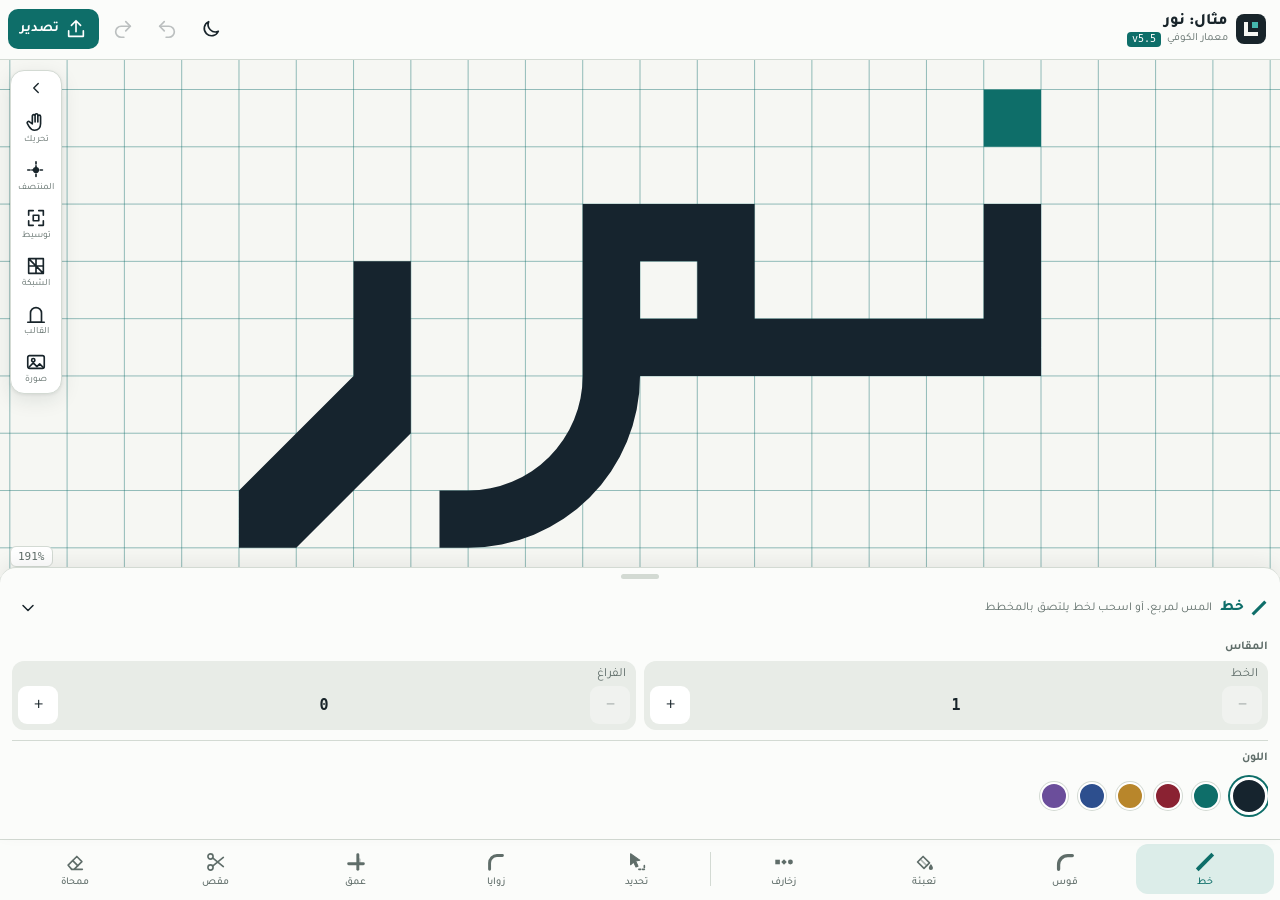
==== commit b7589cd3: "معمار الكوفي v5.5 — تحديد الزوايا وتعديل شكلها ونسبتها مباشرة؛ إصلاح نشر الإصدار Co-Authored-By: Cla" ====
--- a/App/Web/index.html
+++ b/App/Web/index.html
@@ -194,7 +194,7 @@
 <div class="top" dir="rtl">
   <button class="proj" id="projBtn" aria-label="المشاريع">
     <span class="mark" aria-hidden="true"><svg viewBox="0 0 20 20"><path d="M3 3h4v10h10v4H3z" fill="#F6F7F3"/><path d="M11 3h6v6h-6z" fill="#45B7AD"/></svg></span>
-    <span class="pt"><b id="projName">—</b><small>معمار الكوفي <span class="ver" id="ver">v5.4</span></small></span>
+    <span class="pt"><b id="projName">—</b><small>معمار الكوفي <span class="ver" id="ver">v5.5</span></small></span>
   </button>
   <button class="ib" id="themeBtn" aria-label="الوضع الليلي"><svg class="i" viewBox="0 0 24 24" id="themeIc"></svg></button>
   <button class="ib" id="undo" aria-label="تراجع"><svg class="i" viewBox="0 0 24 24"><path d="M9 14L4 9l5-5"/><path d="M4 9h10a6 6 0 0 1 0 12h-3"/></svg></button>
@@ -255,7 +255,7 @@
 </script>
 <script>
 (()=>{
-const VERSION='v5.4';
+const VERSION='v5.5';
 const $=s=>document.querySelector(s);
 const cv=$('#cv'), ctx=cv.getContext('2d'), stage=$('#stage');
 const layer=document.createElement('canvas'), lctx=layer.getContext('2d');
@@ -342,7 +342,7 @@
 let P=Object.assign({id:'p'+Date.now().toString(36)},sample());
 let tool='line', color=INKS[0], arcType='q';
 let dotK='dsq', dotN=1, dotDir='h', dotF=1, splitMode='knife';
-let sel=[], undoStack=[], redoStack=[], cornerStyle='round', cornerPct=0.5, curCorner=null;
+let sel=[], undoStack=[], redoStack=[], cornerStyle='round', cornerPct=0.5, curCorner=null, selCorner=null;
 let view={x:0,y:0,s:30};
 let midCustom=null,midSnap={x:false,y:false};
 let pickCenter=false,hand=false,midMode=0,eraseMode='part',eraseSize=0,actC=0; // midMode: 0 off, 1 drawing centre, 2 canvas centre
@@ -370,7 +370,7 @@
 function loadDoc(id,doc){
   let d={};try{d=JSON.parse(doc.data||'{}')}catch(e){}
   P={id,name:doc.name||'بدون اسم',shapes:d.shapes||[],grid:Object.assign({ortho:true,diag:true,circ:false,cx:0,cy:0,S:1,G:0,seg:24},d.grid||{}),palette:d.palette||[],env:envFromOld(d.env||null),ref:d.ref||null};loadRefImg();
-  sel=[];curCorner=null;undoStack=[];redoStack=[];
+  sel=[];curCorner=null;selCorner=null;undoStack=[];redoStack=[];
   if(d.view)view=d.view;else fit();
   setLast(id);refreshUI();draw();
 }
@@ -390,8 +390,8 @@
 /* ---------- history ---------- */
 function snap(){undoStack.push(JSON.stringify(P.shapes));if(undoStack.length>150)undoStack.shift();redoStack=[]}
 function commit(){pruneCorners();scheduleSave();refreshUI();draw()}
-function undo(){if(!undoStack.length)return;redoStack.push(JSON.stringify(P.shapes));P.shapes=JSON.parse(undoStack.pop());sel=[];curCorner=null;scheduleSave();refreshUI();draw()}
-function redo(){if(!redoStack.length)return;undoStack.push(JSON.stringify(P.shapes));P.shapes=JSON.parse(redoStack.pop());sel=[];curCorner=null;scheduleSave();refreshUI();draw()}
+function undo(){if(!undoStack.length)return;redoStack.push(JSON.stringify(P.shapes));P.shapes=JSON.parse(undoStack.pop());sel=[];curCorner=null;selCorner=null;scheduleSave();refreshUI();draw()}
+function redo(){if(!redoStack.length)return;undoStack.push(JSON.stringify(P.shapes));P.shapes=JSON.parse(redoStack.pop());sel=[];curCorner=null;selCorner=null;scheduleSave();refreshUI();draw()}
 
 /* ---------- lattice ---------- */
 const eq=(a,b)=>Math.abs(a[0]-b[0])<EPS&&Math.abs(a[1]-b[1])<EPS;
@@ -741,6 +741,8 @@
     if(depthGuide.x!=null){ctx.moveTo(depthGuide.x,d.y-R);ctx.lineTo(depthGuide.x,d.y+R)}if(depthGuide.y!=null){ctx.moveTo(d.x-R,depthGuide.y);ctx.lineTo(d.x+R,depthGuide.y)}ctx.stroke();ctx.restore()}
   if(tool==='depth')P.shapes.filter(d=>d.t==='depth').forEach(d=>{const on=d===curDepth;ctx.beginPath();ctx.arc(d.x,d.y,(on?8:6)*px,0,Math.PI*2);ctx.fillStyle=on?'#6B4E9B':'rgba(107,78,155,.75)';ctx.fill();ctx.lineWidth=2*px;ctx.strokeStyle='#fff';ctx.stroke();
     ctx.beginPath();ctx.moveTo(d.x,d.y);ctx.lineTo(d.x+Math.cos(d.a)*d.len,d.y+Math.sin(d.a)*d.len);ctx.strokeStyle='rgba(107,78,155,.8)';ctx.setLineDash([3*px,3*px]);ctx.stroke();ctx.setLineDash([])});
+  if(tool==='corner'){for(const v of roundedVerts()){const on=selCorner&&Math.hypot(v[0]-selCorner.v[0],v[1]-selCorner.v[1])<1e-4;ctx.beginPath();ctx.arc(v[0],v[1],(on?16:5)*px,0,Math.PI*2);
+    if(on){ctx.lineWidth=5*px;ctx.strokeStyle='rgba(255,255,255,.85)';ctx.stroke();ctx.lineWidth=3*px;ctx.strokeStyle='#B8862B';ctx.stroke()}else{ctx.lineWidth=2*px;ctx.strokeStyle='rgba(184,134,43,.9)';ctx.stroke()}}}
   if(tool==='corner')P.shapes.filter(k=>k.t==='corner').forEach(k=>{ctx.beginPath();ctx.arc(k.x,k.y,(k===curCorner?7:4.5)*px,0,Math.PI*2);ctx.fillStyle=k===curCorner?'#B8862B':'rgba(184,134,43,.75)';ctx.fill();if(k===curCorner){ctx.lineWidth=2*px;ctx.strokeStyle='#fff';ctx.stroke()}});
   if(preview){ctx.globalAlpha=.55;SCREEN_DARK=DK;paintShapes(ctx,[preview]);SCREEN_DARK=false;ctx.globalAlpha=1;
     if(preview.t==='arc'&&gest&&gest.box){const[b0,b1,b2,b3]=gest.box;ctx.strokeStyle=TL+'.8)';ctx.lineWidth=1.5*px;ctx.setLineDash([4*px,4*px]);ctx.strokeRect(Math.min(b0,b2),Math.min(b1,b3),Math.abs(b2-b0),Math.abs(b3-b1));ctx.setLineDash([])}}
@@ -1246,26 +1248,59 @@
   const col=list[0].c,b=unionBox(list);
   P.shapes=P.shapes.filter(s=>!list.includes(s)&&!(s.t==='corner'&&s.x>=b.x0-.01&&s.x<=b.x1+.01&&s.y>=b.y0-.01&&s.y<=b.y1+.01));
   const keys=new Set(polys.flatMap(r=>r.map(ftKey))),keep=[...FT].filter(([k])=>keys.has(k));
-  const sh={t:'poly',polys:polys.map(r=>r.map(p=>[+p[0].toFixed(5),+p[1].toFixed(5)])),c:col,ft:keep};if(list.some(x=>x.il))sh.il=list.find(x=>x.il).il;P.shapes.push(sh);return sh}
+  const vk=new Set(keep.map(e=>ftKey(e[1]))),cm=[...CM].filter(([k])=>vk.has(k));
+  const sh={t:'poly',polys:polys.map(r=>r.map(p=>[+p[0].toFixed(5),+p[1].toFixed(5)])),c:col,ft:keep};if(cm.length)sh.cm=cm;if(list.some(x=>x.il))sh.il=list.find(x=>x.il).il;P.shapes.push(sh);return sh}
+let CM=new Map(); // original corner vertex -> {s:style,r:ratio}
+function loadFT(comp){FT=new Map(comp.flatMap(c=>(c.ft||[]).filter(e=>Array.isArray(e))));CM=new Map(comp.flatMap(c=>(c.cm||[]).filter(e=>Array.isArray(e))))}
+function roundedVerts(){const seen=new Map();for(const s of P.shapes)for(const e of(s.ft||[]))if(Array.isArray(e)&&e[1]){const k=ftKey(e[1]);if(!seen.has(k))seen.set(k,e[1])}return[...seen.values()]}
+function sideRuns(ring,i){const n=ring.length,L=(a,b)=>Math.hypot(b[0]-a[0],b[1]-a[1]),isC=j=>j!==i&&(turnAt(ring,j)>CORNER_MIN||FT.has(ftKey(ring[j])));
+  let rb=0,j=i;for(let q=0;q<n;q++){const pj=(j-1+n)%n;rb+=L(ring[j],ring[pj]);j=pj;if(isC(j)||j===i)break}const cb=FT.get(ftKey(ring[j])),Fb=cb?L(ring[i],cb):rb;
+  let rf=0;j=i;for(let q=0;q<n;q++){const nj=(j+1)%n;rf+=L(ring[j],ring[nj]);j=nj;if(isC(j)||j===i)break}const cf=FT.get(ftKey(ring[j])),Ff=cf?L(ring[i],cf):rf;return{Fb,Ff}}
+// put a rounded/chamfered corner back to its sharp vertex; returns {ring,style,ratio} or null
+function unfillet(ring,V){const n=ring.length,vk=ftKey(V),idx=[];ring.forEach((p,i)=>{const o=FT.get(ftKey(p));if(o&&ftKey(o)===vk)idx.push(i)});if(idx.length<2)return null;
+  let best=null;for(const ia of idx)for(const ib of idx){if(ia===ib)continue;const d=(ib-ia+n)%n;if(!best||d<best.d)best={ia,ib,d}}
+  if(!best||best.d>40)return null;const rr=ring.slice(best.ia).concat(ring.slice(0,best.ia)),A=rr[0],nr=[V.slice(),...rr.slice(best.d+1)];
+  idx.forEach(i=>FT.delete(ftKey(ring[i])));const meta=CM.get(vk);
+  let style=meta?meta.s:(best.d>1?'round':'cham'),ratio=meta?meta.r:null;
+  if(ratio==null){const t=Math.hypot(A[0]-V[0],A[1]-V[1]),sr=sideRuns(nr,0),m=0.5*Math.min(sr.Fb,sr.Ff);ratio=m>0?Math.max(.05,Math.min(1,Math.round(t/m*20)/20)):cornerPct}
+  CM.delete(vk);return{ring:nr,style,ratio}}
+function cornerComp(w,tol){const wk=ftKey(w),seed=P.shapes.find(s=>(s.ft||[]).some(e=>Array.isArray(e)&&e[1]&&ftKey(e[1])===wk))||[...P.shapes].reverse().find(s=>s.t!=='corner'&&isGeo(s)&&shapeHit(s,w,tol));if(!seed)return null;
+  const comp=sameColorComponent(seed),out=outlineOf(comp);loadFT(comp);return{comp,out}}
+// apply style/ratio to one corner (sharp, or already rounded at V)
+function setCornerAt(V,style,ratio){
+  let cc;try{cc=cornerComp(V,Math.max(.2,10/view.s))}catch(e){cc=null}if(!cc){toast('تعذر العثور على الزاوية');selCorner=null;refreshUI();draw();return false}
+  const{comp,out}=cc;let hit=null;
+  out.forEach((poly,pi)=>poly.forEach((r,ri)=>{if(hit)return;const u=unfillet(r,V);if(u){hit={pi,ri,ring:u.ring,i:0};return}
+    const i=r.findIndex(p=>Math.hypot(p[0]-V[0],p[1]-V[1])<1e-4);if(i>=0)hit={pi,ri,ring:r,i}}));
+  if(!hit){toast('تعذر العثور على الزاوية');return false}
+  snap();let nr=hit.ring;
+  if(style!=='sharp'){try{const f=filletAt(hit.ring,hit.i,ratio,style);if(f===hit.ring){undoStack.pop();toast('الزاوية صغيرة جداً');return false}nr=f;CM.set(ftKey(V),{s:style,r:ratio})}catch(e){undoStack.pop();toast('تعذر تعديل الزاوية');return false}}
+  out[hit.pi][hit.ri]=nr;bakeComponent(comp,out.flat());commit();return true}
 function cornerTap(w){
   if(!PCL){toast('أداة الزوايا غير متاحة');return}
-  const tol=16/view.s,seed=[...P.shapes].reverse().find(s=>s.t!=='corner'&&isGeo(s)&&shapeHit(s,w,tol));
-  if(!seed){toast('المس زاوية في الرسم');return}
-  let comp,out;try{comp=sameColorComponent(seed);out=outlineOf(comp)}catch(e){toast('تعذر حساب حدود الشكل');return}
-  FT=new Map(comp.flatMap(c=>(c.ft||[]).filter(e=>Array.isArray(e))));
-  let best=null;out.forEach((poly,pi)=>poly.forEach((r,ri)=>r.forEach((p,i)=>{const d=Math.hypot(p[0]-w[0],p[1]-w[1]);if(turnAt(r,i)>CORNER_MIN&&(!best||d<best.d))best={d,pi,ri,i}})));
-  if(!best||best.d*view.s>34){toast('المس رأس الزاوية بالضبط');return}
-  const R=cornerPct;snap();
-  try{const r=out[best.pi][best.ri],nr=filletAt(r,best.i,R,cornerStyle);if(nr===r){undoStack.pop();toast('الزاوية صغيرة جداً للتقويس');return}out[best.pi][best.ri]=nr}catch(e){undoStack.pop();toast('تعذر تقويس هذه الزاوية');return}
-  bakeComponent(comp,out.flat());commit();
-}
+  const lim=34/view.s;
+  // 1) an existing rounded / chamfered corner: select it to show and edit its settings
+  let rv=null;for(const v of roundedVerts()){const d=Math.hypot(v[0]-w[0],v[1]-w[1]);if(d<lim&&(!rv||d<rv.d))rv={d,v}}
+  let cc;try{cc=cornerComp(w,16/view.s)}catch(e){toast('تعذر حساب حدود الشكل');return}
+  let best=null;if(cc)cc.out.forEach((poly,pi)=>poly.forEach((r,ri)=>r.forEach((p,i)=>{const d=Math.hypot(p[0]-w[0],p[1]-w[1]);if(turnAt(r,i)>CORNER_MIN&&!FT.has(ftKey(p))&&(!best||d<best.d))best={d,pi,ri,i,p}})));
+  if(rv&&(!best||rv.d<=best.d+1e-6)){
+    // read its current style/ratio
+    let info={s:'round',r:cornerPct};try{const c2=cornerComp(rv.v,Math.max(.2,10/view.s));if(c2){const m=CM.get(ftKey(rv.v));if(m)info=m;else for(const poly of c2.out)for(const r of poly){const u=unfillet(r,rv.v);if(u){info={s:u.style,r:u.ratio};break}}}}catch(e){}
+    selCorner={v:rv.v.slice(),s:info.s,r:info.r};refreshUI();draw();return}
+  if(!cc||!best||best.d>lim){if(selCorner){selCorner=null;refreshUI();draw()}else toast('المس رأس الزاوية بالضبط');return}
+  // 2) a sharp corner: apply the current style right away (quick mode), then keep it selected
+  const V=best.p.slice();
+  if(setCornerAt(V,cornerStyle,cornerPct)){selCorner={v:V,s:cornerStyle,r:cornerPct};refreshUI();draw()}
+}
+function editSelCorner(style,ratio){if(!selCorner)return;const V=selCorner.v;
+  if(setCornerAt(V,style,ratio)){selCorner=style==='sharp'?null:{v:V,s:style,r:ratio};if(style==='sharp')toast('عادت الزاوية حادة')}refreshUI();draw()}
 function cornersAll(){
   if(!PCL)return;const base=(sel.length?sel:P.shapes).filter(s=>s.t!=='corner'&&isGeo(s));if(!base.length)return;
   const done=new Set(),R=cornerPct;let n=0,made=[];snap();
   for(const s of base){if(done.has(s)||!P.shapes.includes(s))continue;let comp,out;try{comp=sameColorComponent(s);out=outlineOf(comp)}catch(e){continue}
-    comp.forEach(c=>done.add(c));FT=new Map(comp.flatMap(c=>(c.ft||[]).filter(e=>Array.isArray(e))));
+    comp.forEach(c=>done.add(c));loadFT(comp);
     out=out.map(poly=>poly.map(r=>{const targets=r.filter((p,i)=>turnAt(r,i)>CORNER_MIN);let cur=r;
-      for(const t of targets){const i=cur.findIndex(p=>p[0]===t[0]&&p[1]===t[1]);if(i<0)continue;const nr=filletAt(cur,i,R,cornerStyle);if(nr!==cur){cur=nr;n++}}
+      for(const t of targets){const i=cur.findIndex(p=>p[0]===t[0]&&p[1]===t[1]);if(i<0)continue;const nr=filletAt(cur,i,R,cornerStyle);if(nr!==cur){CM.set(ftKey(t),{s:cornerStyle,r:R});cur=nr;n++}}
       return cur}));
     made.push(bakeComponent(comp,out.flat()))}
   if(!n){undoStack.pop();toast('لم أجد زوايا')}else{if(sel.length)sel=made;toast('تم تقويس '+n+' زاوية');commit()}
@@ -1336,7 +1371,7 @@
 TOOLS.forEach(t=>{if(!t){const d=document.createElement('span');d.className='sep';dock.appendChild(d);return}
   const b=document.createElement('button');b.className='tool';b.dataset.tool=t[0];b.innerHTML=ic(t[2])+t[1];b.onclick=()=>setTool(t[0]);dock.appendChild(b)});
 function snapEnvEdge(v){const E=P.env,i=envSel.i,j=E.sym?mirrorEdge(E,i):-1;E.bulge[i]=v;if(j>=0)E.bulge[j]=v;scheduleSave();refreshUI();draw()}
-function setTool(t){curDepth=null;tool=t;envSel=null;sel=[];curCorner=null;pickCenter=false;closePop();
+function setTool(t){curDepth=null;selCorner=null;tool=t;envSel=null;sel=[];curCorner=null;pickCenter=false;closePop();
   document.querySelectorAll('.tool').forEach(b=>b.setAttribute('aria-pressed',b.dataset.tool===t));
   $('#envBtn').setAttribute('aria-pressed',t==='env');$('#refBtn').setAttribute('aria-pressed',t==='ref');refreshUI();draw()}
 $('#undo').onclick=undo;$('#redo').onclick=redo;
@@ -1444,10 +1479,17 @@
       break;
     case'corner':
       if(cornerStyle==='sharp')cornerStyle='round';if(cornerPct>1)cornerPct=1;
-      add(Gp('النمط',segCtl([['round','دائرية','round'],['cham','مشطوفة','cham']],cornerStyle,k=>{cornerStyle=k;refreshUI()},'icons')),
-        Gp('النسبة',stepperF('',Math.round(cornerPct*100),5,100,5,v=>{cornerPct=v/100;refreshUI()},'%'),segCtl([[0.25,'¼'],[0.5,'½'],[1,'كامل']],cornerPct,k=>{cornerPct=+k;refreshUI()})),
+      if(selCorner){const sc=selCorner;
+        add(Gp('الزاوية المحددة — '+(sc.s==='cham'?'مشطوفة':'دائرية')+' '+Math.round(sc.r*100)+'%',
+          segCtl([['round','دائرية','round'],['cham','مشطوفة','cham'],['sharp','حادة','corner']],sc.s,k=>editSelCorner(k,sc.r),'icons')),
+          Gp('نسبة هذه الزاوية',stepperF('النسبة',Math.round(sc.r*100),5,100,5,v=>editSelCorner(sc.s,v/100),'%'),chip('إلغاء التحديد','',()=>{selCorner=null;refreshUI();draw()}),
+            segCtl([[0.25,'¼'],[0.5,'½'],[0.75,'¾'],[1,'كامل']],sc.r,k=>editSelCorner(sc.s,+k))),
+          Gp('اجعلها الافتراضي',chip('استخدم إعدادها للزوايا الجديدة','dup',()=>{cornerStyle=sc.s;cornerPct=sc.r;toast('صار هذا الإعداد هو الافتراضي');refreshUI()})));
+        hintTxt('التعديل يظهر مباشرة. المس زاوية أخرى لاختيارها، أو مكاناً فارغاً للإلغاء');break}
+      add(Gp('النمط للزوايا الجديدة',segCtl([['round','دائرية','round'],['cham','مشطوفة','cham']],cornerStyle,k=>{cornerStyle=k;refreshUI()},'icons')),
+        Gp('النسبة',stepperF('النسبة',Math.round(cornerPct*100),5,100,5,v=>{cornerPct=v/100;refreshUI()},'%'),segCtl([[0.25,'¼'],[0.5,'½'],[0.75,'¾'],[1,'كامل']],cornerPct,k=>{cornerPct=+k;refreshUI()})),
         Gp('دفعة واحدة',chip(sel.length?'كل زوايا التحديد':'كل زوايا الرسم','all',cornersAll)));
-      hintTxt('المس رأس الزاوية. 100% طرف دائري كامل، وتتساوى زاويتا طرف الخط دائماً');break;
+      hintTxt('زاوية حادة: تُقوَّس فوراً. زاوية مقوّسة (دائرة ذهبية): تظهر معلوماتها لتعدّلها');break;
     case'split':
       add(Gp('الوضع',segCtl([['knife','مقص','scissors'],['cut','فصل خط','split'],['paint','تلوين','brush']],splitMode,k=>{splitMode=k;refreshUI()})),colG());
       hintTxt(splitMode==='knife'?'اسحب خطاً عبر أي شكل لقصه إلى جزأين (يلتصق بزوايا 45°)':splitMode==='paint'?'المس أي جزء لتلوينه باللون المختار':'المس الخط في مكان القطع');break;
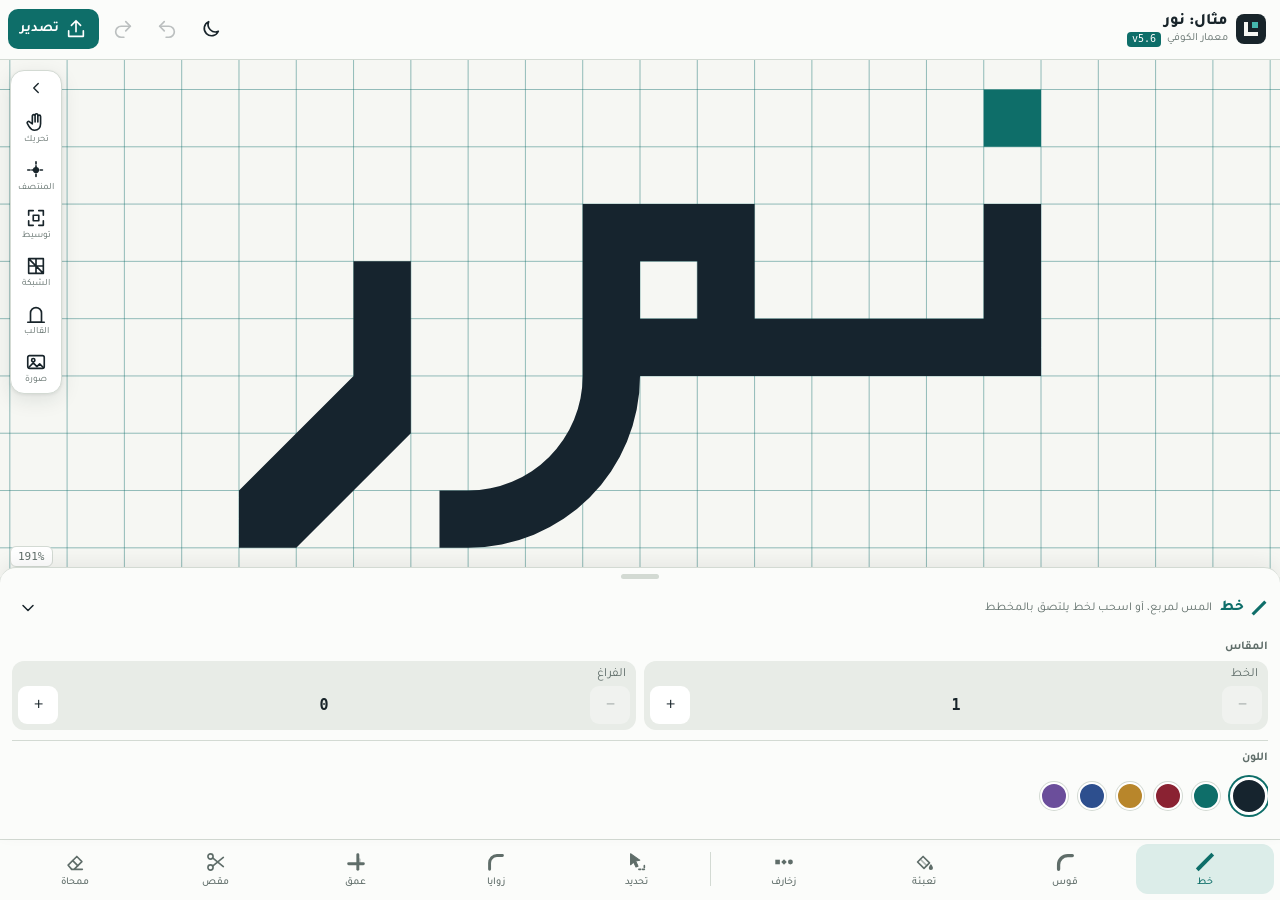
==== commit ad5b65c3: "معمار الكوفي v5.6 — خط زخرفي في منتصف الحرف (خط أو خطان)، وزر له في أداة الزخارف Co-Authored-By: Cla" ====
--- a/App/Web/index.html
+++ b/App/Web/index.html
@@ -194,7 +194,7 @@
 <div class="top" dir="rtl">
   <button class="proj" id="projBtn" aria-label="المشاريع">
     <span class="mark" aria-hidden="true"><svg viewBox="0 0 20 20"><path d="M3 3h4v10h10v4H3z" fill="#F6F7F3"/><path d="M11 3h6v6h-6z" fill="#45B7AD"/></svg></span>
-    <span class="pt"><b id="projName">—</b><small>معمار الكوفي <span class="ver" id="ver">v5.5</span></small></span>
+    <span class="pt"><b id="projName">—</b><small>معمار الكوفي <span class="ver" id="ver">v5.6</span></small></span>
   </button>
   <button class="ib" id="themeBtn" aria-label="الوضع الليلي"><svg class="i" viewBox="0 0 24 24" id="themeIc"></svg></button>
   <button class="ib" id="undo" aria-label="تراجع"><svg class="i" viewBox="0 0 24 24"><path d="M9 14L4 9l5-5"/><path d="M4 9h10a6 6 0 0 1 0 12h-3"/></svg></button>
@@ -255,7 +255,7 @@
 </script>
 <script>
 (()=>{
-const VERSION='v5.5';
+const VERSION='v5.6';
 const $=s=>document.querySelector(s);
 const cv=$('#cv'), ctx=cv.getContext('2d'), stage=$('#stage');
 const layer=document.createElement('canvas'), lctx=layer.getContext('2d');
@@ -1005,28 +1005,29 @@
 let IL={out:false,c:'#FFFFFF',w:0.12,d:0.3,two:false,gap:0.2,join:'round'};
 function openInline(){
   const targets=(sel.length?sel:P.shapes).filter(s=>s.t!=='corner'&&isGeo(s));if(!targets.length){toast('ارسم شيئاً أولاً');return}
-  const cur=targets.find(s=>s.il),S0=P.grid.S;IL=cur?{two:false,gap:0.2*S0,join:'round',...cur.il}:{out:false,c:IL.c||'#FFFFFF',w:0.08*S0,d:0.25*S0,two:false,gap:0.2*S0,join:'miter'};
+  const cur=targets.find(s=>s.il),S0=P.grid.S;IL=cur?{two:false,gap:0.2*S0,join:'round',mid:false,...cur.il,...(cur.il.pair?{two:true}:{})}:{out:false,mid:true,c:IL.c||'#FFFFFF',w:0.08*S0,d:0.25*S0,two:false,gap:0.2*S0,join:'miter'};
+  const midD=()=>{const S=P.grid.S;IL.d=Math.max(IL.w/2+0.01,IL.two?(S-IL.w-IL.gap)/2:S/2)};
   const S=P.grid.S,sh=sheet(`<div class="sh-head"><h2>خط زخرفي</h2>${closeX}</div>
     <p class="note">خط رفيع يمشي بموازاة حواف ${sel.length?'الأشكال المحددة':'الشعار كاملاً'}، داخل الحرف أو حوله.</p>
     <div class="srow"><span class="k">المكان</span><div id="ilPos"></div></div>
     <div class="srow"><span class="k">عدد الخطوط</span><div id="ilN"></div></div>
     <div class="srow"><span class="k">الزوايا</span><div id="ilJ"></div></div>
     <div class="srow"><span class="k">السماكة</span><div id="ilW"></div></div>
-    <div class="srow"><span class="k">البعد عن الحافة</span><div id="ilD"></div></div>
+    <div class="srow" id="ilDrow"><span class="k">البعد عن الحافة</span><div id="ilD"></div></div>
     <div class="srow"><span class="k">اللون</span><div id="ilC"></div></div>
     <button class="btn" id="ilGo">تطبيق</button><button class="chip" id="ilOff" style="justify-content:center">${ic('trash')}إزالة الخط الزخرفي</button>`);
   const fill=()=>{const q=id=>{const e=sh.querySelector(id);e.innerHTML='';return e};
-    q('#ilPos').appendChild(segCtl([['in','داخل الحرف'],['out','حول الحرف']],IL.out?'out':'in',k=>{IL.out=k==='out';fill()}));
+    q('#ilPos').appendChild(segCtl([['mid','في منتصف الخط'],['in','داخل الحرف'],['out','حول الحرف']],IL.mid?'mid':IL.out?'out':'in',k=>{IL.mid=k==='mid';IL.out=k==='out';fill()}));if(IL.mid)midD();sh.querySelector('#ilDrow').hidden=IL.mid&&!IL.two;
     q('#ilN').appendChild(segCtl([[1,'خط واحد'],[2,'خطان']],IL.two?2:1,k=>{IL.two=+k===2;fill()}));
     const jn=q('#ilJ');jn.appendChild(segCtl([['miter','حادة'],['round','مقوسة']],IL.join,k=>{IL.join=k;fill()}));
     q('#ilW').appendChild(stepperF('',+(IL.w/S).toFixed(2),0.02,0.5,0.02,v=>{IL.w=v*S;fill()}));
-    const dd=q('#ilD');dd.appendChild(stepperF('',+(IL.d/S).toFixed(2),0.05,1.5,0.05,v=>{IL.d=v*S;fill()}));
+    const dd=q('#ilD');if(!IL.mid)dd.appendChild(stepperF('',+(IL.d/S).toFixed(2),0.05,1.5,0.05,v=>{IL.d=v*S;fill()}));
     if(IL.two)dd.appendChild(stepperF('بين الخطين',+(IL.gap/S).toFixed(2),0.05,1,0.05,v=>{IL.gap=v*S;fill()}));
     const cc=q('#ilC');cc.style.cssText='display:flex;flex-wrap:wrap;gap:8px;justify-content:flex-end';
     [...new Set(['#FFFFFF',...MYC.get(),...(P.palette||[]),...INKS])].slice(0,12).forEach(c=>{const b=el('button','swatch');b.style.background=c;b.setAttribute('aria-label',c);b.setAttribute('aria-pressed',c.toLowerCase()===IL.c.toLowerCase());if(c.toLowerCase()===IL.c.toLowerCase())b.style.boxShadow='0 0 0 2px var(--accent)';b.onclick=()=>{IL.c=c;fill()};cc.appendChild(b)});
     const cu=el('label','custom');cu.innerHTML=`<input type="color" value="${IL.c}" aria-label="لون مخصص">`;cu.querySelector('input').oninput=e=>{IL.c=e.target.value};cu.querySelector('input').onchange=()=>fill();cc.appendChild(cu)};
   fill();
-  sh.querySelector('#ilGo').onclick=()=>{snap();targets.forEach(s=>s.il={out:IL.out,c:IL.c,w:+IL.w.toFixed(3),d:+IL.d.toFixed(3),two:IL.two,gap:+IL.gap.toFixed(3),join:IL.join});closeSheet();commit();toast('أُضيف الخط الزخرفي')};
+  sh.querySelector('#ilGo').onclick=()=>{snap();if(IL.mid)midD();const pair=!!(IL.mid&&IL.two);targets.forEach(s=>s.il={out:IL.out,mid:!!IL.mid,pair,c:IL.c,w:+IL.w.toFixed(3),d:+IL.d.toFixed(3),two:pair?false:IL.two,gap:+IL.gap.toFixed(3),join:IL.join});closeSheet();commit();toast('أُضيف الخط الزخرفي')};
   sh.querySelector('#ilOff').onclick=()=>{snap();targets.forEach(s=>delete s.il);closeSheet();commit()};
 }
 /* ---------- depth: a soft shadow where a stroke passes under another ---------- */
@@ -1454,7 +1455,7 @@
       if(g.circ){add(circleGroups(u));if(g.rmode==='par'||g.rmode==='band')add(Gp('سريع',chip('املأ الحلقات','paint',fillRings)));hintTxt('المس القطع للتلوين، واسحب المركز الذهبي لتحريك الدائرة')}
       add(colG());break}
     case'dots':
-      add(Gp('النوع',segCtl([['dots','نقاط الحروف'],['orn','زخارف']],dotsCat,k=>{dotsCat=k;refreshUI()})));
+      add(Gp('النوع',segCtl([['dots','نقاط الحروف'],['orn','زخارف']],dotsCat,k=>{dotsCat=k;refreshUI()})),Gp('خط داخل الحرف',chip('خط زخرفي في المنتصف','inline',openInline)));
       if(dotsCat==='orn'){
         add(Gp('الشكل',segCtl(ORN.map(([k,t,i])=>[k,t,i]),ornK,k=>{ornK=k;refreshUI()},'icons')));
         add(Gp('المقاس',ornK!=='crescent'?segCtl([[0,'مفرغ'],[1,'ممتلئ']],ornFill?1:0,k=>{ornFill=!!+k;refreshUI()}):null,
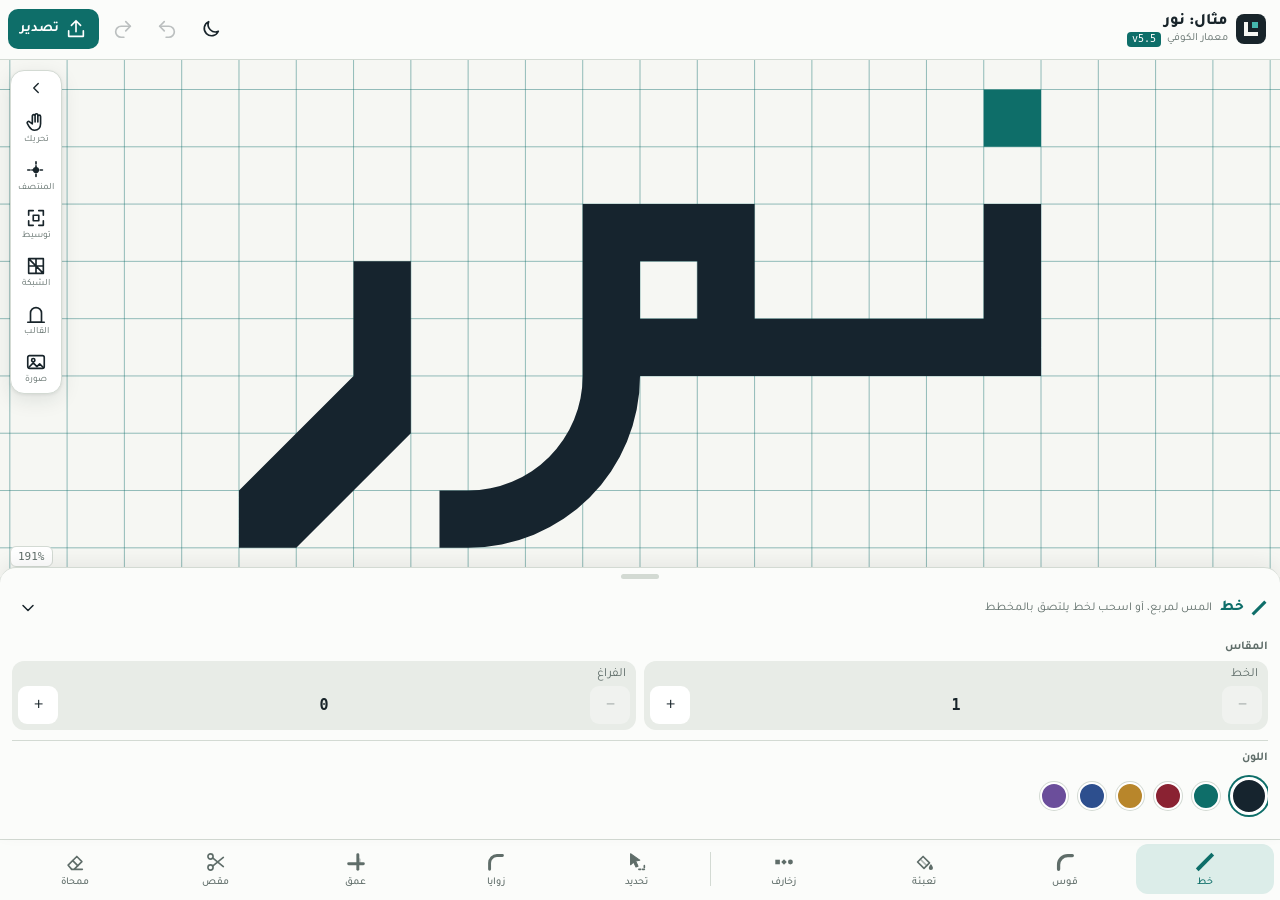
==== commit 0b853443: "رجوع إلى معمار الكوفي v5.5 (إلغاء v5.6) Co-Authored-By: Claude Opus 5.5 <noreply@anthropic.com> Clau" ====
--- a/App/Web/index.html
+++ b/App/Web/index.html
@@ -194,7 +194,7 @@
 <div class="top" dir="rtl">
   <button class="proj" id="projBtn" aria-label="المشاريع">
     <span class="mark" aria-hidden="true"><svg viewBox="0 0 20 20"><path d="M3 3h4v10h10v4H3z" fill="#F6F7F3"/><path d="M11 3h6v6h-6z" fill="#45B7AD"/></svg></span>
-    <span class="pt"><b id="projName">—</b><small>معمار الكوفي <span class="ver" id="ver">v5.6</span></small></span>
+    <span class="pt"><b id="projName">—</b><small>معمار الكوفي <span class="ver" id="ver">v5.5</span></small></span>
   </button>
   <button class="ib" id="themeBtn" aria-label="الوضع الليلي"><svg class="i" viewBox="0 0 24 24" id="themeIc"></svg></button>
   <button class="ib" id="undo" aria-label="تراجع"><svg class="i" viewBox="0 0 24 24"><path d="M9 14L4 9l5-5"/><path d="M4 9h10a6 6 0 0 1 0 12h-3"/></svg></button>
@@ -255,7 +255,7 @@
 </script>
 <script>
 (()=>{
-const VERSION='v5.6';
+const VERSION='v5.5';
 const $=s=>document.querySelector(s);
 const cv=$('#cv'), ctx=cv.getContext('2d'), stage=$('#stage');
 const layer=document.createElement('canvas'), lctx=layer.getContext('2d');
@@ -1005,29 +1005,28 @@
 let IL={out:false,c:'#FFFFFF',w:0.12,d:0.3,two:false,gap:0.2,join:'round'};
 function openInline(){
   const targets=(sel.length?sel:P.shapes).filter(s=>s.t!=='corner'&&isGeo(s));if(!targets.length){toast('ارسم شيئاً أولاً');return}
-  const cur=targets.find(s=>s.il),S0=P.grid.S;IL=cur?{two:false,gap:0.2*S0,join:'round',mid:false,...cur.il,...(cur.il.pair?{two:true}:{})}:{out:false,mid:true,c:IL.c||'#FFFFFF',w:0.08*S0,d:0.25*S0,two:false,gap:0.2*S0,join:'miter'};
-  const midD=()=>{const S=P.grid.S;IL.d=Math.max(IL.w/2+0.01,IL.two?(S-IL.w-IL.gap)/2:S/2)};
+  const cur=targets.find(s=>s.il),S0=P.grid.S;IL=cur?{two:false,gap:0.2*S0,join:'round',...cur.il}:{out:false,c:IL.c||'#FFFFFF',w:0.08*S0,d:0.25*S0,two:false,gap:0.2*S0,join:'miter'};
   const S=P.grid.S,sh=sheet(`<div class="sh-head"><h2>خط زخرفي</h2>${closeX}</div>
     <p class="note">خط رفيع يمشي بموازاة حواف ${sel.length?'الأشكال المحددة':'الشعار كاملاً'}، داخل الحرف أو حوله.</p>
     <div class="srow"><span class="k">المكان</span><div id="ilPos"></div></div>
     <div class="srow"><span class="k">عدد الخطوط</span><div id="ilN"></div></div>
     <div class="srow"><span class="k">الزوايا</span><div id="ilJ"></div></div>
     <div class="srow"><span class="k">السماكة</span><div id="ilW"></div></div>
-    <div class="srow" id="ilDrow"><span class="k">البعد عن الحافة</span><div id="ilD"></div></div>
+    <div class="srow"><span class="k">البعد عن الحافة</span><div id="ilD"></div></div>
     <div class="srow"><span class="k">اللون</span><div id="ilC"></div></div>
     <button class="btn" id="ilGo">تطبيق</button><button class="chip" id="ilOff" style="justify-content:center">${ic('trash')}إزالة الخط الزخرفي</button>`);
   const fill=()=>{const q=id=>{const e=sh.querySelector(id);e.innerHTML='';return e};
-    q('#ilPos').appendChild(segCtl([['mid','في منتصف الخط'],['in','داخل الحرف'],['out','حول الحرف']],IL.mid?'mid':IL.out?'out':'in',k=>{IL.mid=k==='mid';IL.out=k==='out';fill()}));if(IL.mid)midD();sh.querySelector('#ilDrow').hidden=IL.mid&&!IL.two;
+    q('#ilPos').appendChild(segCtl([['in','داخل الحرف'],['out','حول الحرف']],IL.out?'out':'in',k=>{IL.out=k==='out';fill()}));
     q('#ilN').appendChild(segCtl([[1,'خط واحد'],[2,'خطان']],IL.two?2:1,k=>{IL.two=+k===2;fill()}));
     const jn=q('#ilJ');jn.appendChild(segCtl([['miter','حادة'],['round','مقوسة']],IL.join,k=>{IL.join=k;fill()}));
     q('#ilW').appendChild(stepperF('',+(IL.w/S).toFixed(2),0.02,0.5,0.02,v=>{IL.w=v*S;fill()}));
-    const dd=q('#ilD');if(!IL.mid)dd.appendChild(stepperF('',+(IL.d/S).toFixed(2),0.05,1.5,0.05,v=>{IL.d=v*S;fill()}));
+    const dd=q('#ilD');dd.appendChild(stepperF('',+(IL.d/S).toFixed(2),0.05,1.5,0.05,v=>{IL.d=v*S;fill()}));
     if(IL.two)dd.appendChild(stepperF('بين الخطين',+(IL.gap/S).toFixed(2),0.05,1,0.05,v=>{IL.gap=v*S;fill()}));
     const cc=q('#ilC');cc.style.cssText='display:flex;flex-wrap:wrap;gap:8px;justify-content:flex-end';
     [...new Set(['#FFFFFF',...MYC.get(),...(P.palette||[]),...INKS])].slice(0,12).forEach(c=>{const b=el('button','swatch');b.style.background=c;b.setAttribute('aria-label',c);b.setAttribute('aria-pressed',c.toLowerCase()===IL.c.toLowerCase());if(c.toLowerCase()===IL.c.toLowerCase())b.style.boxShadow='0 0 0 2px var(--accent)';b.onclick=()=>{IL.c=c;fill()};cc.appendChild(b)});
     const cu=el('label','custom');cu.innerHTML=`<input type="color" value="${IL.c}" aria-label="لون مخصص">`;cu.querySelector('input').oninput=e=>{IL.c=e.target.value};cu.querySelector('input').onchange=()=>fill();cc.appendChild(cu)};
   fill();
-  sh.querySelector('#ilGo').onclick=()=>{snap();if(IL.mid)midD();const pair=!!(IL.mid&&IL.two);targets.forEach(s=>s.il={out:IL.out,mid:!!IL.mid,pair,c:IL.c,w:+IL.w.toFixed(3),d:+IL.d.toFixed(3),two:pair?false:IL.two,gap:+IL.gap.toFixed(3),join:IL.join});closeSheet();commit();toast('أُضيف الخط الزخرفي')};
+  sh.querySelector('#ilGo').onclick=()=>{snap();targets.forEach(s=>s.il={out:IL.out,c:IL.c,w:+IL.w.toFixed(3),d:+IL.d.toFixed(3),two:IL.two,gap:+IL.gap.toFixed(3),join:IL.join});closeSheet();commit();toast('أُضيف الخط الزخرفي')};
   sh.querySelector('#ilOff').onclick=()=>{snap();targets.forEach(s=>delete s.il);closeSheet();commit()};
 }
 /* ---------- depth: a soft shadow where a stroke passes under another ---------- */
@@ -1455,7 +1454,7 @@
       if(g.circ){add(circleGroups(u));if(g.rmode==='par'||g.rmode==='band')add(Gp('سريع',chip('املأ الحلقات','paint',fillRings)));hintTxt('المس القطع للتلوين، واسحب المركز الذهبي لتحريك الدائرة')}
       add(colG());break}
     case'dots':
-      add(Gp('النوع',segCtl([['dots','نقاط الحروف'],['orn','زخارف']],dotsCat,k=>{dotsCat=k;refreshUI()})),Gp('خط داخل الحرف',chip('خط زخرفي في المنتصف','inline',openInline)));
+      add(Gp('النوع',segCtl([['dots','نقاط الحروف'],['orn','زخارف']],dotsCat,k=>{dotsCat=k;refreshUI()})));
       if(dotsCat==='orn'){
         add(Gp('الشكل',segCtl(ORN.map(([k,t,i])=>[k,t,i]),ornK,k=>{ornK=k;refreshUI()},'icons')));
         add(Gp('المقاس',ornK!=='crescent'?segCtl([[0,'مفرغ'],[1,'ممتلئ']],ornFill?1:0,k=>{ornFill=!!+k;refreshUI()}):null,
